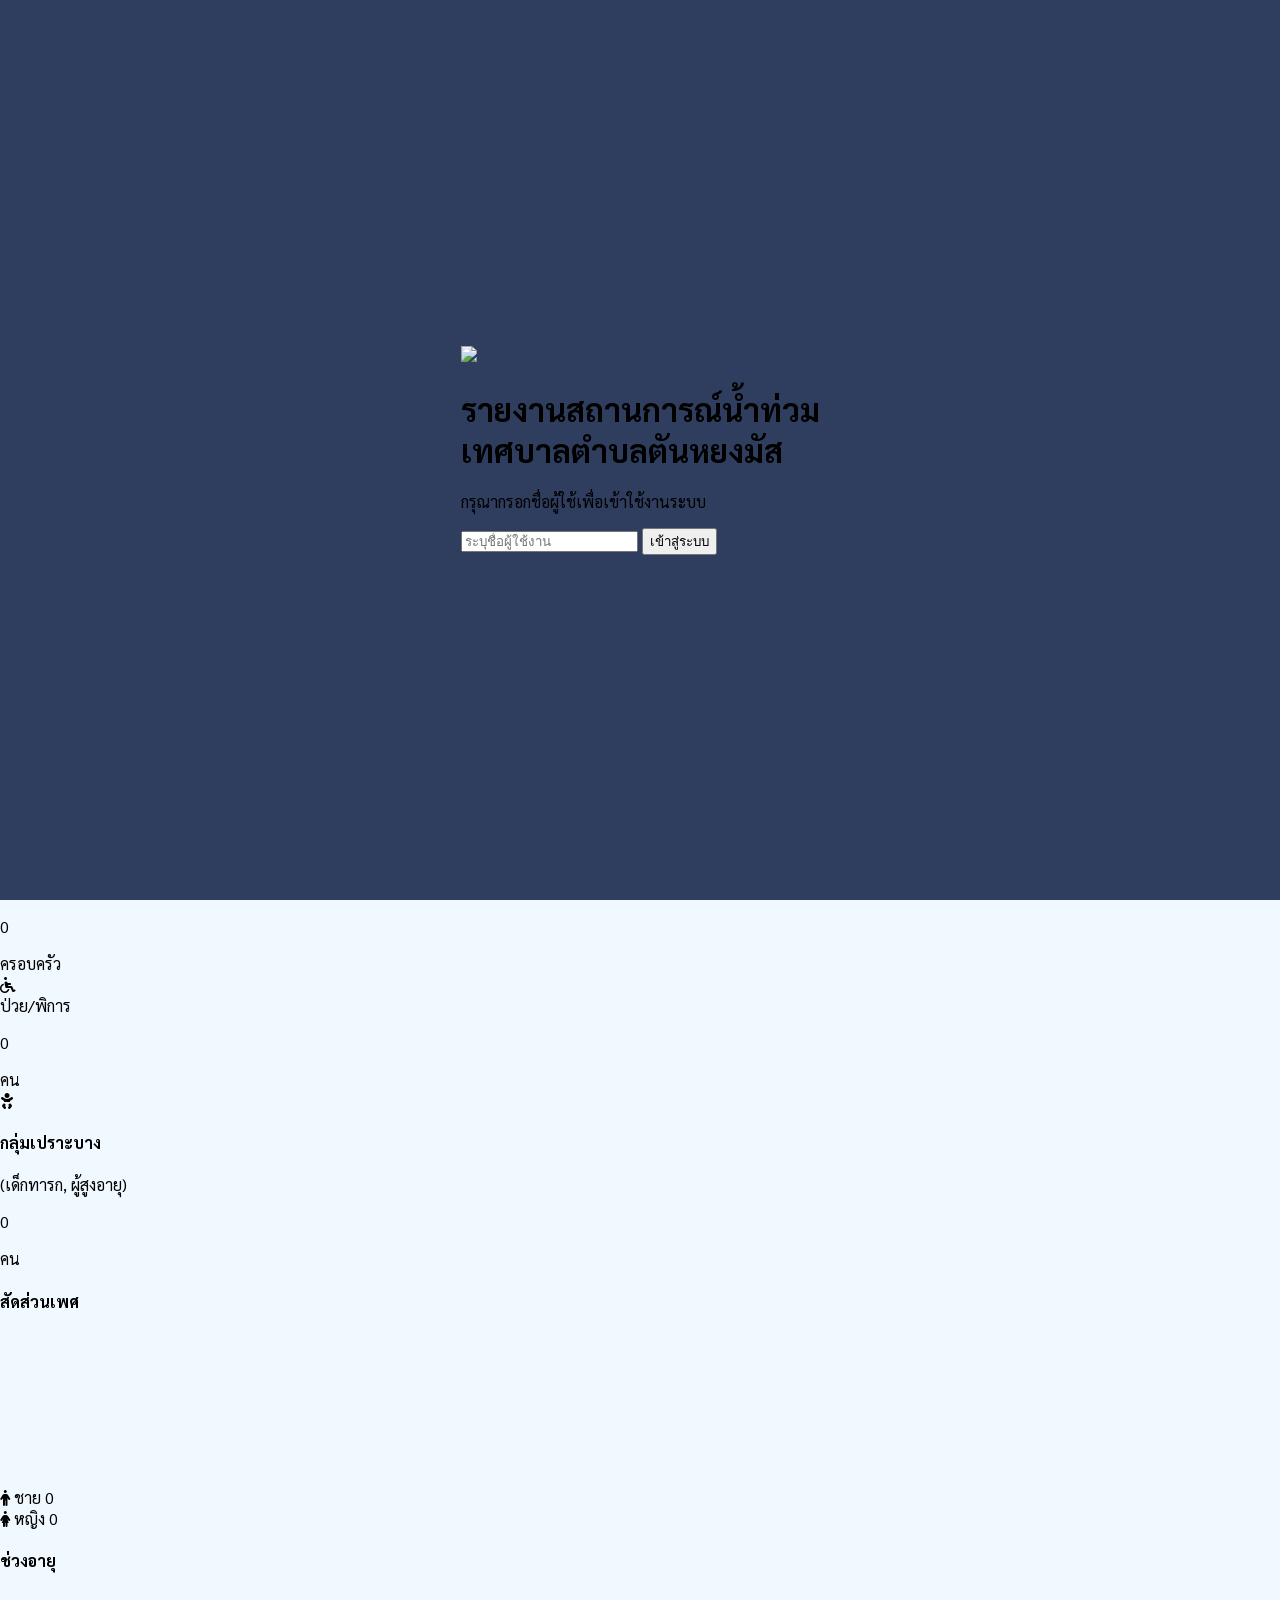
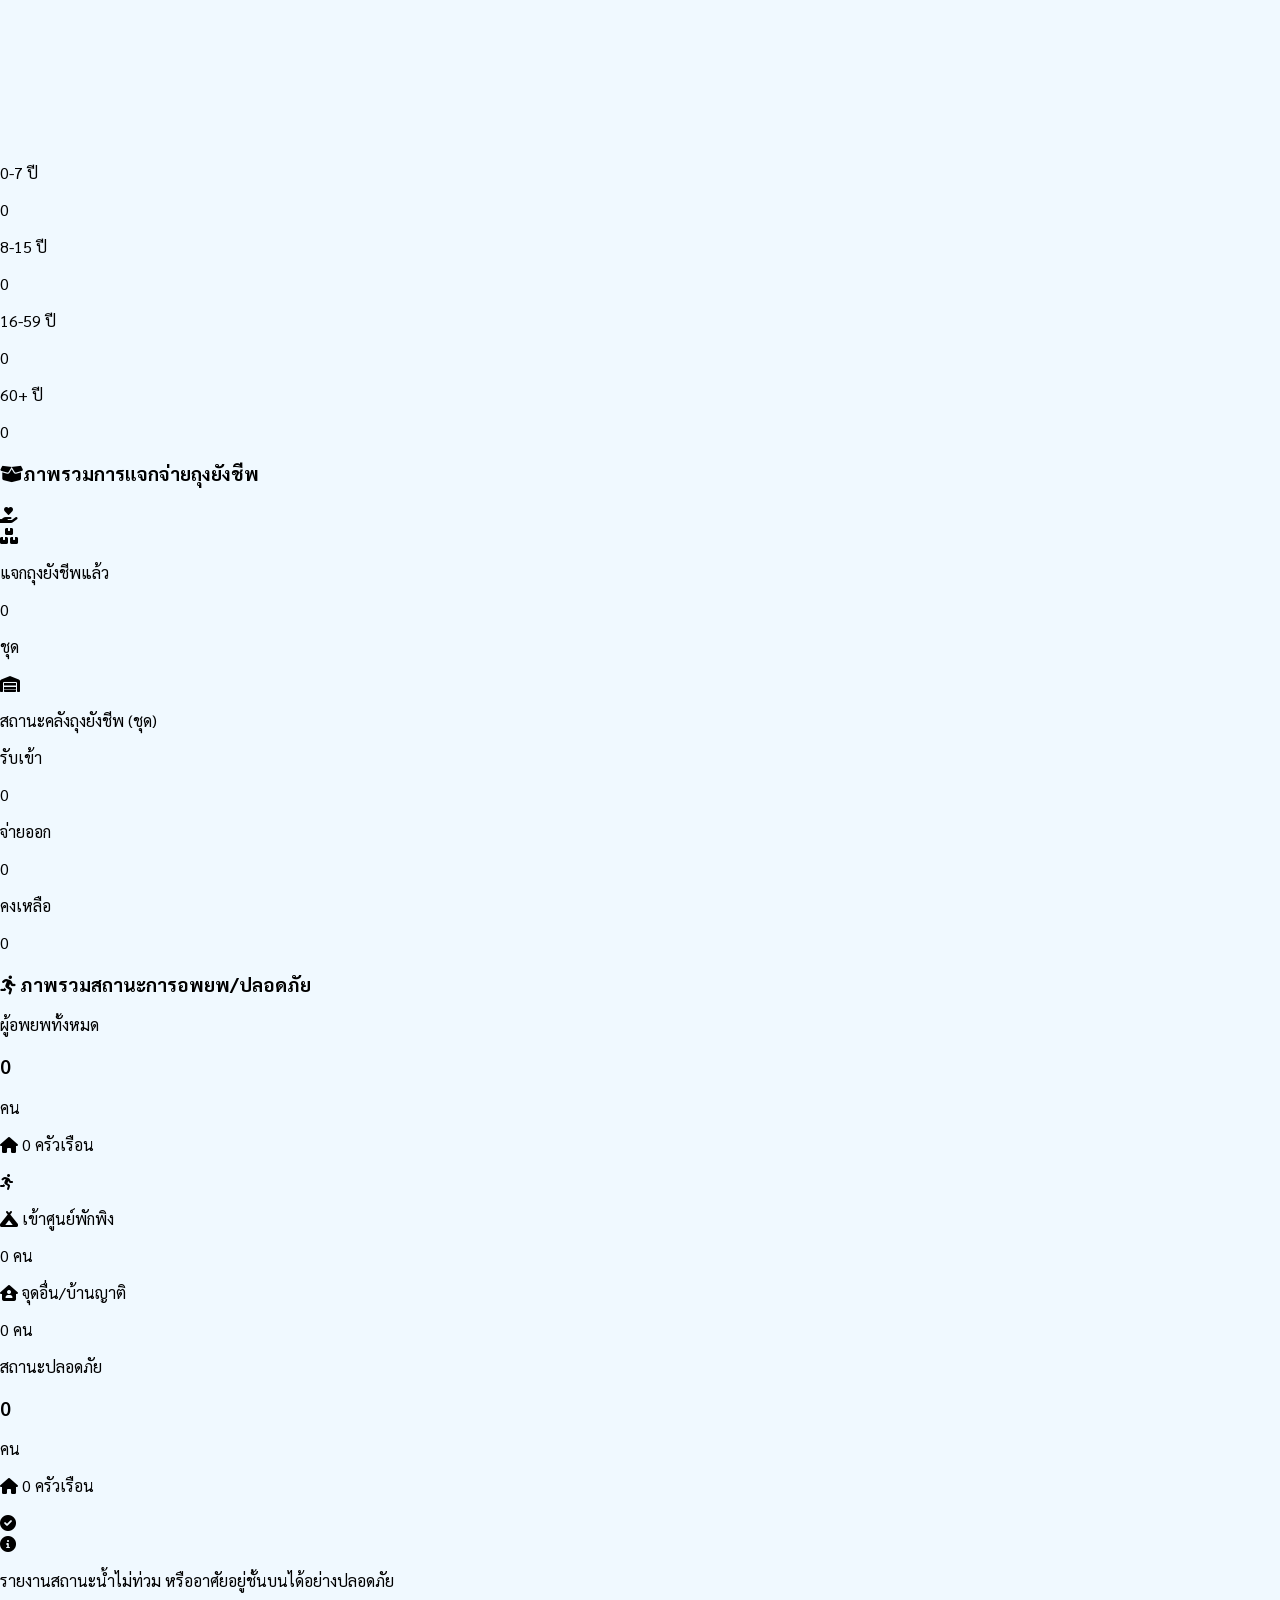
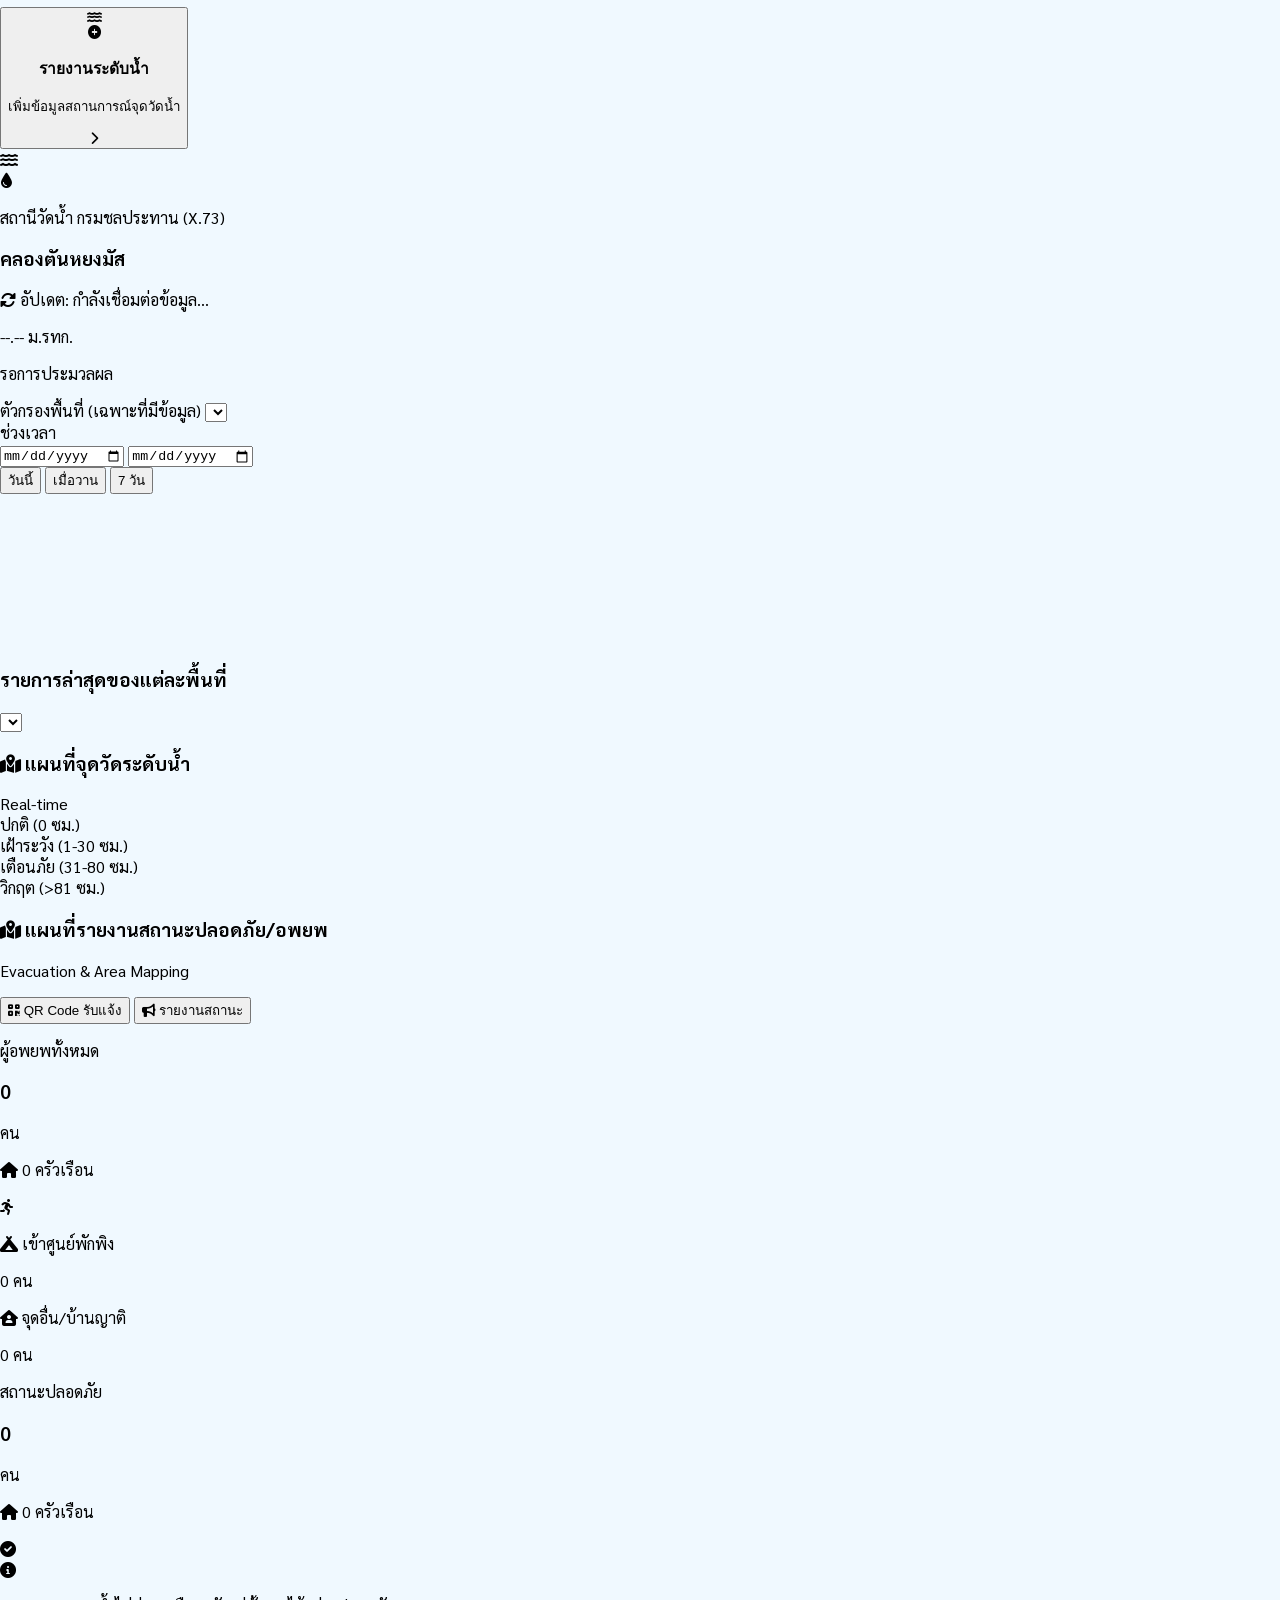
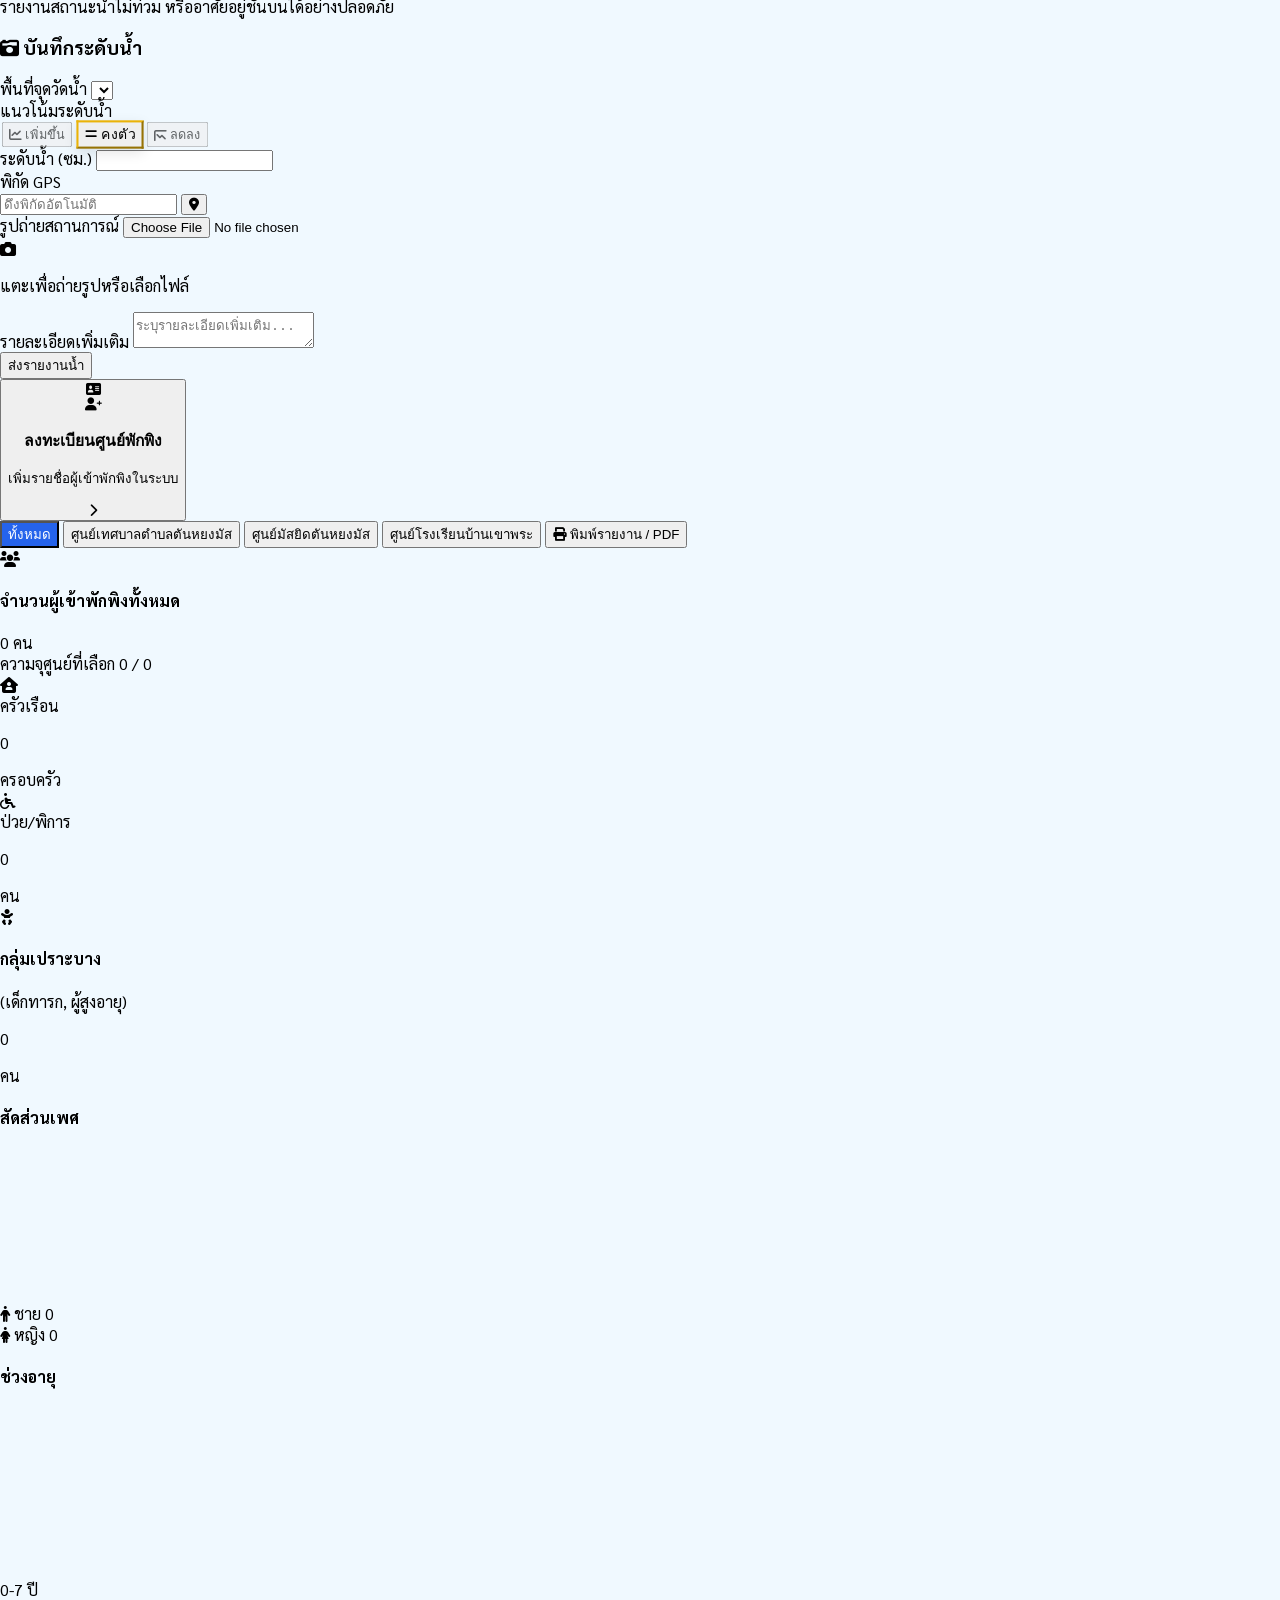
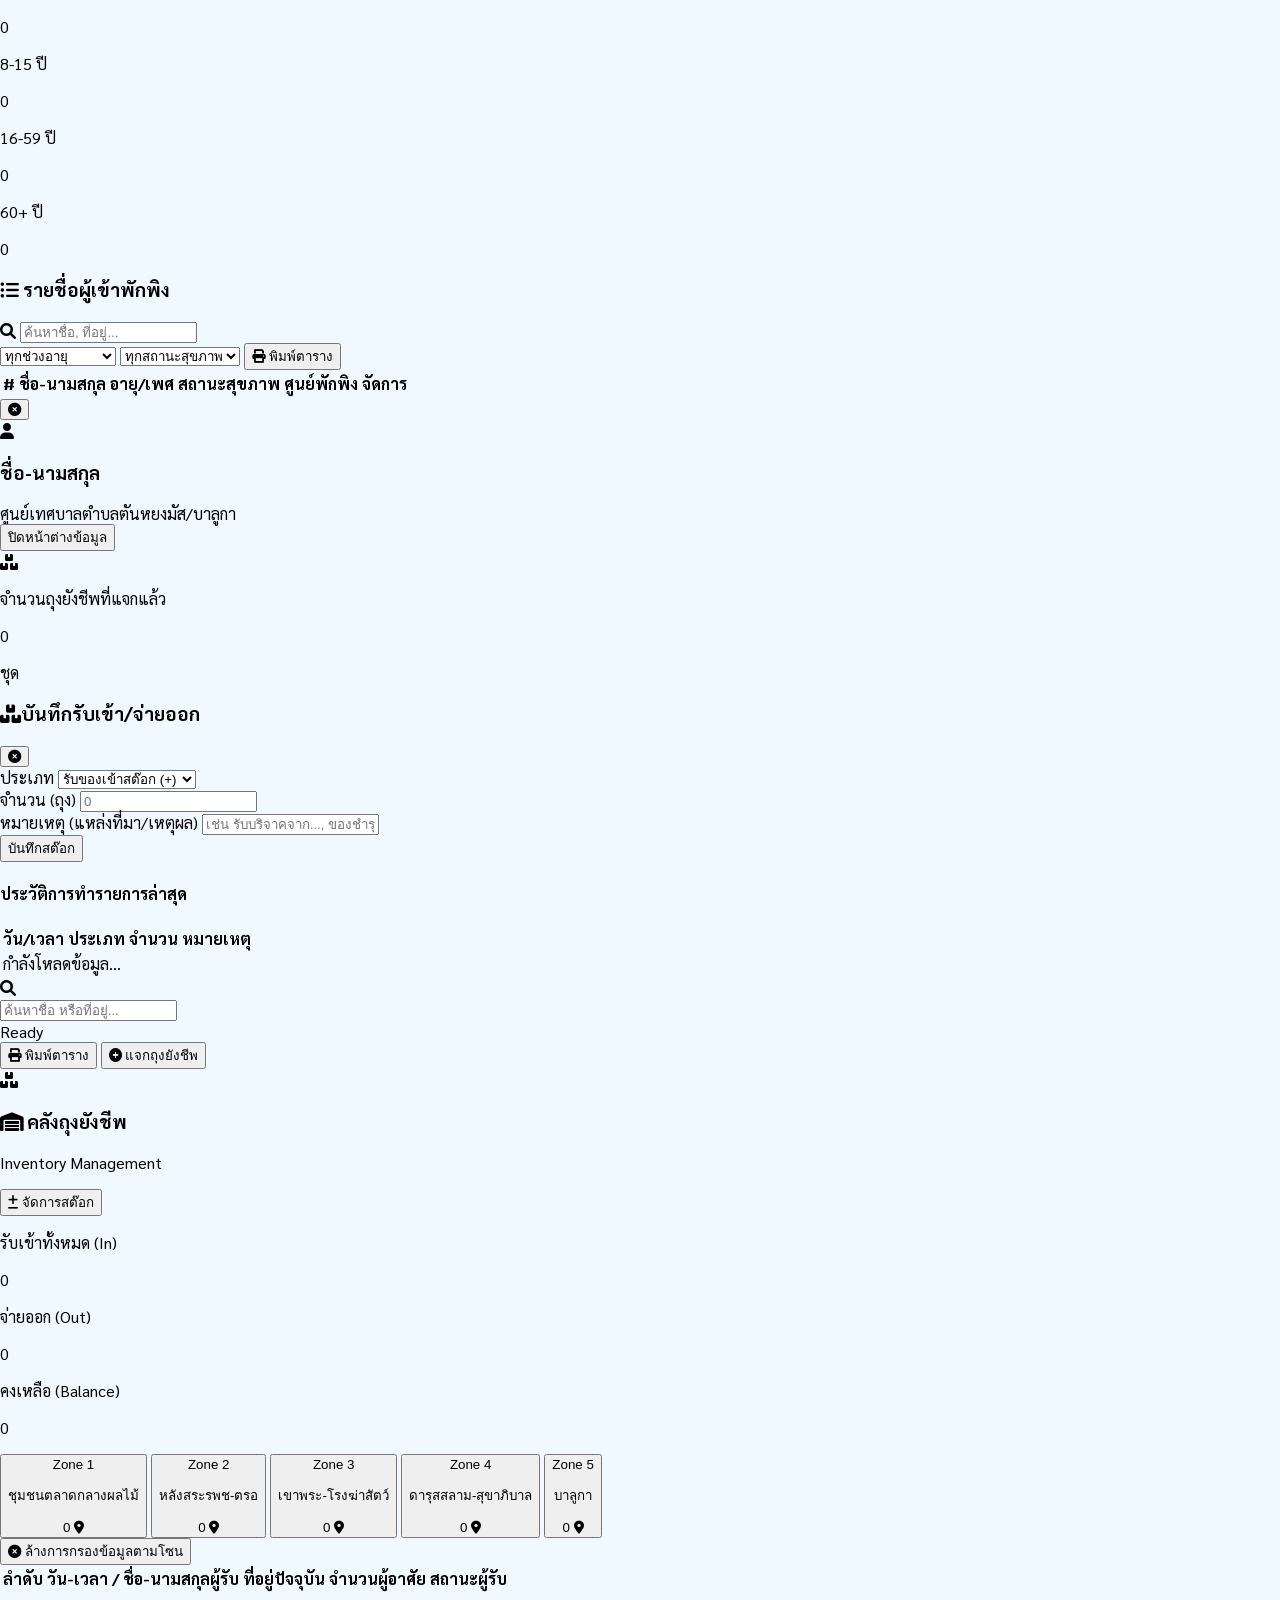
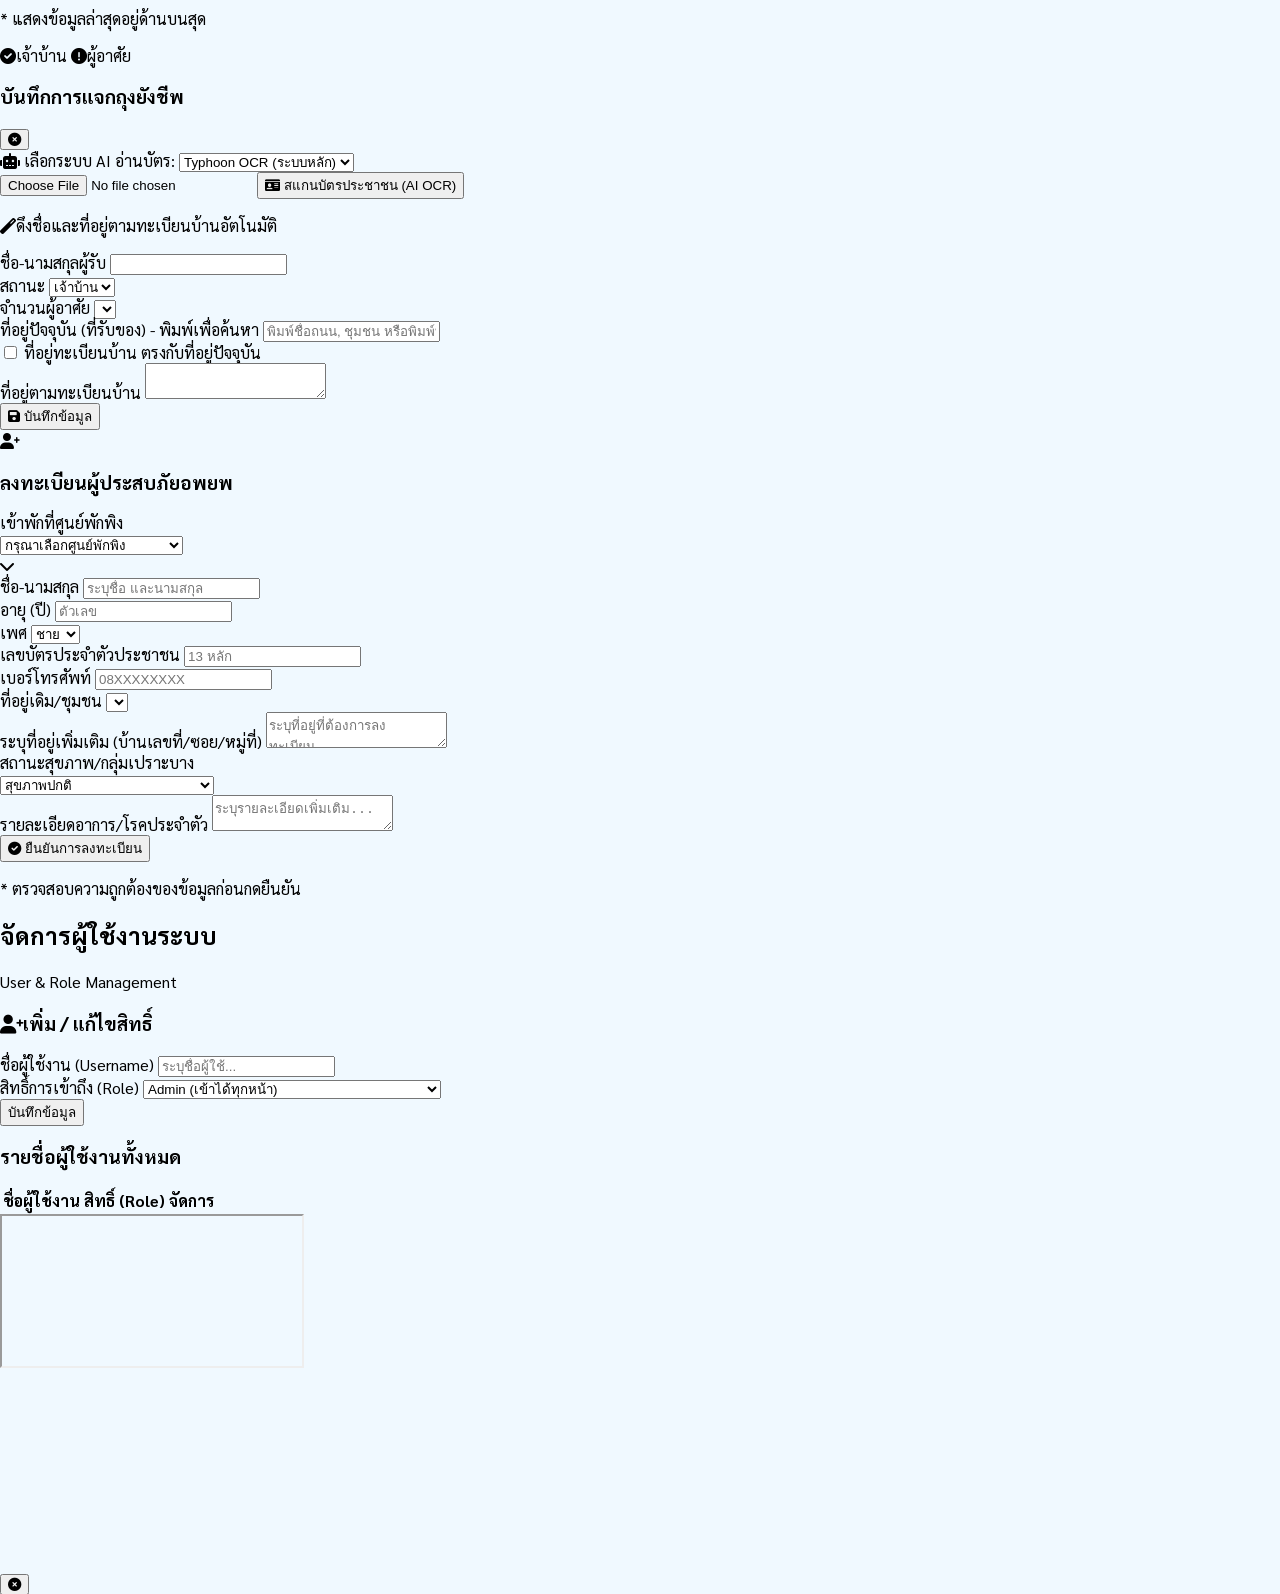
==== index.html @ 097241ea "Update index.html" ====
<!DOCTYPE html>
<html lang="th">
<head>
    <meta charset="UTF-8">
    <meta name="viewport" content="width=device-width, initial-scale=1.0, maximum-scale=1.0, user-scalable=no">
    <title>ระบบรายงานสถานการณ์น้ำท่วม ทต.ตันหยงมัส</title>

    <link rel="icon" type="image/x-icon" href="favicon.ico">
    <link rel="apple-touch-icon" sizes="180x180" href="https://img2.pic.in.th/pic/71f81565dc59a7f9545542493a5514ab.png">
    <link rel="icon" type="image/png" sizes="32x32" href="https://img2.pic.in.th/pic/71f81565dc59a7f9545542493a5514ab.png">
    <link rel="icon" type="image/png" sizes="16x16" href="https://img2.pic.in.th/pic/71f81565dc59a7f9545542493a5514ab.png">
    <script src="https://cdn.tailwindcss.com"></script>
    <script src="https://cdn.jsdelivr.net/npm/chart.js"></script>
    <script src="https://cdn.jsdelivr.net/npm/chartjs-adapter-date-fns"></script>
    <script src="https://cdn.jsdelivr.net/npm/sweetalert2@11"></script>
    <link href="https://cdnjs.cloudflare.com/ajax/libs/font-awesome/6.0.0/css/all.min.css" rel="stylesheet">
    <link rel="stylesheet" href="https://unpkg.com/leaflet@1.9.4/dist/leaflet.css" />
    <script src="https://unpkg.com/leaflet@1.9.4/dist/leaflet.js"></script>
    <link rel="stylesheet" href="https://unpkg.com/leaflet-draw@0.4.14/dist/leaflet.draw.css" />
    <script src="https://unpkg.com/leaflet-draw@0.4.14/dist/leaflet.draw.js"></script>
    <style>
        @import url('https://fonts.googleapis.com/css2?family=Sarabun:wght@300;400;700&display=swap');
        body { font-family: 'Sarabun', sans-serif; background-color: #f0f9ff; margin: 0; overflow-x: hidden; -webkit-tap-highlight-color: transparent; }
        
        /* Sidebar Desktop Logic */
        .sidebar-expanded { width: 14rem; }
        .sidebar-collapsed { width: 4.5rem; }
        .nav-text, .logo-text { transition: opacity 0.2s; }
        .sidebar-collapsed .nav-text, .sidebar-collapsed .logo-text { display: none; }
        
        /* Active States */
        .active-menu { background-color: #eff6ff; border-left: 4px solid #2563eb; color: #1e40af; font-weight: bold; }
        .active-menu-mobile { color: #2563eb !important; font-weight: bold; }

        .animate-pulse-fast { animation: pulse 1.5s infinite; }
        @keyframes pulse { 0%, 100% { opacity: 1; } 50% { opacity: .7; } }
        
        #loginPage { position: fixed; inset: 0; z-index: 1000; background-color: #2f3e5f; display: flex; align-items: center; justify-content: center; }
        /* ค้นหาส่วน <style> และเพิ่ม/แก้ไขโค้ดด้านล่างนี้ */
        .water-card-img-container { height: 100px; width: 100%; overflow: hidden; background-color: #e2e8f0; } /* เริ่มต้นที่ 100px สำหรับมือถือ */
            @media (min-width: 768px) { .water-card-img-container { height: 160px; } } /* ขยายเป็น 160px สำหรับคอมพิวเตอร์ */

            @media (max-width: 767px) {
                .main-content-area { padding-bottom: 120px !important; } /* เพิ่มช่องว่างด้านล่างกัน Bottom Bar บัง */
                .card-title { font-size: 0.75rem; } /* ย่อชื่อพื้นที่ */
                .card-value { font-size: 1.25rem; } /* ย่อตัวเลขระดับน้ำ */
        }

        /* ==============================================================
   Responsive Layout: ตั้งแต่ มือถือ ไปจนถึง แท็บเล็ต 12 นิ้ว (1366px)
   ============================================================== */
@media (max-width: 1366px) {
    /* ซ่อนเมนูด้านข้าง (Sidebar) */
    .sidebar-desktop { display: none !important; }
    
    /* แสดงเมนูด้านล่าง (Bottom Navigation) */
    .bottom-nav-mobile { display: flex !important; }
    
    /* ป้องกันเนื้อหาโดน Bottom Nav บัง */
    .main-content-area { padding-bottom: 120px !important; }
    .content-area { padding-bottom: 80px !important; }
    
    /* บังคับแสดงปุ่มพิเศษสำหรับมือถือ (ทับการทำงานของคลาส lg:hidden ใน Tailwind) */
    .lg\:hidden { display: flex !important; } 
}

/* ==============================================================
   Responsive Layout: หน้าจอ PC / Laptop (ใหญ่กว่า 1366px ขึ้นไป)
   ============================================================== */
@media (min-width: 1367px) {
    /* แสดงเมนูด้านข้าง และซ่อนเมนูด้านล่าง */
    .sidebar-desktop { display: flex !important; }
    .bottom-nav-mobile { display: none !important; }
    .content-area { padding-bottom: 20px !important; }
}

        .shelter-filter-btn.active-shelter-btn {
        background-color: #2563eb !important;
        color: white !important;
        }
        .no-scrollbar::-webkit-scrollbar { display: none; }
        .no-scrollbar { -ms-overflow-style: none; scrollbar-width: none; }

    .trend-btn { opacity: 0.6; transform: scale(0.95); }
    .active-trend { 
        opacity: 1 !important; 
        transform: scale(1.05) !important; 
        box-shadow: 0 4px 12px rgba(0,0,0,0.1); 
    }
    /* สีขอบปุ่มเมื่อถูกเลือก */
    .active-trend[onclick*="เพิ่มขึ้น"] { border-color: #ef4444 !important; }
    .active-trend[onclick*="คงตัว"] { border-color: #eab308 !important; }
    .active-trend[onclick*="ลดลง"] { border-color: #22c55e !important; }

    /* ปรับแต่งความสูงให้แสดงผลประมาณ 15 คน (ประมาณ 650px) */
    .no-scrollbar-style::-webkit-scrollbar {
        width: 4px;
    }
    .no-scrollbar-style::-webkit-scrollbar-track {
        background: #f8fafc;
    }
    .no-scrollbar-style::-webkit-scrollbar-thumb {
        background: #cbd5e1;
        border-radius: 10px;
    }

    /* การจัดการ Layout สำหรับมือถือ */
@media (max-width: 1024px) {
    /* ซ่อน Sidebar ปกติ */
    #sidebar {
        transform: translateX(-100%);
        transition: transform 0.3s ease;
    }
    
    /* เมื่อเปิด Sidebar ในมือถือ */
    #sidebar.mobile-open {
        transform: translateX(0);
        width: 280px !important;
    }

    /* ปรับระยะขอบเนื้อหาหลัก */
    #mainContent {
        margin-left: 0 !important;
        padding-bottom: 80px; /* เว้นที่ให้ Bottom Nav */
    }

    /* แสดง Bottom Nav เฉพาะในจอเล็ก */
    #bottomNav {
        display: flex !important;
    }
}

/* สไตล์ Bottom Navigation */
#bottomNav {
    display: none;
    position: fixed;
    bottom: 0;
    left: 0;
    right: 0;
    height: 65px;
    background: rgba(255, 255, 255, 0.9);
    backdrop-filter: blur(10px);
    border-top: 1px solid #f1f5f9;
    z-index: 100;
    justify-content: space-around;
    align-items: center;
    padding: 0 10px;
}

.mobile-nav-btn {
    display: flex;
    flex-direction: column;
    align-items: center;
    color: #94a3b8;
    font-size: 10px;
    font-weight: 800;
    transition: all 0.2s;
}

.mobile-nav-btn.active {
    color: #2563eb;
}

.mobile-nav-btn i {
    font-size: 18px;
    margin-bottom: 4px;
}

/* Animation สำหรับหมุดวิกฤต (สีแดง) */
@keyframes pulse-red {
    0% {
        transform: scale(0.95);
        box-shadow: 0 0 0 0 rgba(220, 38, 38, 0.7);
    }
    70% {
        transform: scale(1);
        box-shadow: 0 0 0 15px rgba(220, 38, 38, 0);
    }
    100% {
        transform: scale(0.95);
        box-shadow: 0 0 0 0 rgba(220, 38, 38, 0);
    }
}

.critical-pulse {
    animation: pulse-red 1.5s infinite;
    border-radius: 50%;
}
/* ปรับแต่งสไตล์พื้นฐานของ Leaflet Popup */
.leaflet-popup-content-wrapper {
    border-radius: 1.5rem;
    padding: 0;
    overflow: hidden;
    box-shadow: 0 10px 25px -5px rgba(0, 0, 0, 0.1), 0 8px 10px -6px rgba(0, 0, 0, 0.1);
}

.leaflet-popup-content {
    margin: 0 !important;
    width: 220px !important;
}

.leaflet-popup-tip {
    background: white;
}

/* คลาสช่วยสำหรับ Popup */
.popup-badge {
    font-size: 9px;
    font-weight: 900;
    padding: 2px 8px;
    border-radius: 99px;
    text-transform: uppercase;
    letter-spacing: 0.05em;
}
/* แก้ไข Z-Index ของ Leaflet Draw */
.leaflet-draw-toolbar a {
    background-image: url('https://cdnjs.cloudflare.com/ajax/libs/leaflet.draw/1.0.4/images/spritesheet.png') !important;
}

/* สไตล์ Marker */
.evac-marker-pulse {
    animation: pulse-red 2s infinite;
}
.marker-pulse {
    animation: pulse-red 2s infinite;
}

@keyframes pulse-red {
    0% { stroke-width: 2px; stroke-opacity: 1; }
    50% { stroke-width: 6px; stroke-opacity: 0.5; }
    100% { stroke-width: 2px; stroke-opacity: 1; }
}
#search_results {
    display: block;
    position: absolute;
    background: white;
    width: 100%;
    z-index: 9999 !important; /* สำคัญ: ต้องอยู่หน้าสุด */
    border: 1px solid #e2e8f0;
    border-radius: 0.75rem;
    box-shadow: 0 10px 15px -3px rgba(0, 0, 0, 0.1);
  }
/* --- CSS สำหรับการพิมพ์รายงาน (Print Styles) --- */
@media print {
    /* 1. ซ่อนองค์ประกอบที่ไม่เกี่ยวข้องทั้งหมด (Sidebar, Navbar, ปุ่มต่างๆ) */
    body > *:not(#printArea) {
        display: none !important;
    }

    /* 2. แสดงพื้นที่พิมพ์และขยายให้เต็มหน้ากระดาษ */
    #printArea {
        display: block !important;
        position: absolute;
        left: 0;
        top: 0;
        width: 100%;
        margin: 0;
        padding: 0;
        background-color: white;
    }

    /* 3. ตั้งค่าหน้ากระดาษ A4 แนวนอน (Landscape) */
    @page {
        size: A4 landscape;
        margin: 1cm;
    }

    /* 4. จัดการเลย์เอาต์หน้าแรก (หน้ากราฟ) */
    .print-page {
        width: 100%;
        height: 100%;
    }

    .report-header {
        text-align: center;
        margin-bottom: 30px;
        border-bottom: 2px solid #334155;
        padding-bottom: 10px;
    }

    .chart-container-print {
        display: flex;
        flex-wrap: wrap;
        justify-content: center;
        gap: 20px;
    }

    .chart-container-print img {
        width: 45%; /* แสดง 2 กราฟต่อแถว */
        height: auto;
        border: 1px solid #e2e8f0;
        border-radius: 8px;
        object-fit: contain;
    }

    /* 5. บังคับขึ้นหน้าใหม่สำหรับตารางรายชื่อ */
    .page-break {
        display: block;
        page-break-before: always !important;
        margin-top: 50px;
    }

    /* 6. สไตล์ตารางรายงาน (เน้นความชัดเจนและประหยัดหมึก) */
    .print-table {
        width: 100%;
        border-collapse: collapse;
        margin-top: 20px;
        background-color: white;
    }

    .print-table th {
        background-color: #f1f5f9 !important;
        color: #0f172a !important;
        border: 1px solid #cbd5e1;
        padding: 10px 5px;
        font-size: 14px;
        -webkit-print-color-adjust: exact; /* บังคับพิมพ์สีพื้นหลัง */
    }

    .print-table td {
        border: 1px solid #cbd5e1;
        padding: 8px 5px;
        font-size: 12px;
        color: #334155;
        vertical-align: middle;
    }

    /* 7. ส่วนท้ายกระดาษ (ถ้ามี) */
    .print-footer {
        margin-top: 30px;
        text-align: right;
        font-size: 12px;
        color: #64748b;
    }

    /* ป้องกันตารางขาดกลางแถว */
    tr {
        page-break-inside: avoid;
    }
}

/* ซ่อนพื้นที่พิมพ์ในหน้าเว็บปกติ */
#printArea.hidden {
    display: none;
}

/* ซ่อนในโหมดหน้าจอปกติ */
#printArea.hidden { display: none; }
</style>
    </style>
</head>
<body class="text-slate-700">

    <div id="loginPage">
        <div class="bg-white p-8 rounded-3xl shadow-2xl w-full max-w-sm text-center mx-4">
            <img src="https://img2.pic.in.th/pic/71f81565dc59a7f9545542493a5514ab.png" class="w-24 mx-auto mb-4">
            <h1 class="text-2xl font-bold text-blue-900 mb-2">รายงานสถานการณ์น้ำท่วม<br>เทศบาลตำบลตันหยงมัส</h1>
            <p class="text-sm text-slate-500 mb-8">กรุณากรอกชื่อผู้ใช้เพื่อเข้าใช้งานระบบ</p>
            <input type="text" id="username" placeholder="ระบุชื่อผู้ใช้งาน" class="w-full p-4 border border-blue-100 rounded-2xl mb-4 text-center font-bold outline-none focus:ring-2 focus:ring-blue-400 bg-blue-50">
            <button onclick="doLogin()" id="loginBtn" class="w-full bg-blue-600 text-white py-4 rounded-2xl font-bold hover:bg-blue-700 transition-all active:scale-95 shadow-lg">เข้าสู่ระบบ</button>
        </div>
    </div>

    <div id="mainApp" class="hidden flex min-h-screen">
        
       <aside id="sidebar" class="sidebar-desktop sidebar-expanded bg-white shadow-md flex-shrink-0 flex flex-col border-r border-blue-50 transition-all duration-300 sticky top-0 h-screen no-print">
    <div class="p-4 text-center border-b border-blue-50 relative">
        <img src="https://img2.pic.in.th/pic/71f81565dc59a7f9545542493a5514ab.png" class="w-16 mx-auto">
        <h1 class="logo-text text-[14px] font-bold text-blue-800 mt-2 uppercase">ระบบรายงาน<br>สถานการณ์น้ำท่วม<br>เทศบาลตำบลตันหยงมัส</h1>
    </div>

    <!-- ส่วนรายการเมนู Desktop -->
    <nav class="mt-4 flex-1 overflow-y-auto custom-scrollbar">
        <!-- 🌟 เมนูหน้าหลัก (Dashboard) ซ่อนไว้สำหรับ Admin เท่านั้น 🌟 -->
        <button onclick="showPage('dashboard')" class="nav-btn admin-only hidden w-full text-left px-6 py-4 flex items-center text-sm text-indigo-600 hover:bg-indigo-50 font-bold" data-page="dashboard">
            <i class="fas fa-home w-6 text-center text-lg"></i> 
            <span class="nav-text ml-3">หน้าหลัก (ภาพรวม)</span>
        </button>

        <!-- เมนูเดิม -->
        <button onclick="showPage('water')" class="nav-btn w-full text-left px-6 py-4 flex items-center text-sm text-slate-500 hover:bg-blue-50 active-menu" data-page="water">
            <i class="fas fa-tint w-6 text-center"></i> <span class="nav-text ml-3">สถานการณ์ระดับน้ำ</span>
        </button>
        <button onclick="showPage('addWater')" class="nav-btn w-full text-left px-6 py-4 flex items-center text-sm text-slate-500 hover:bg-blue-50" data-page="addWater">
            <i class="fas fa-plus-circle w-6 text-center"></i> <span class="nav-text ml-3">รายงานระดับน้ำ</span>
        </button>
        <button onclick="showPage('shelter')" class="nav-btn w-full text-left px-6 py-4 flex items-center text-sm text-slate-500 hover:bg-blue-50" data-page="shelter">
            <i class="fas fa-hotel w-6 text-center"></i> <span class="nav-text ml-3">ศูนย์พักพิง</span>
        </button>
        <button onclick="showPage('regis')" class="nav-btn w-full text-left px-6 py-4 flex items-center text-sm text-slate-500 hover:bg-blue-50" data-page="regis">
            <i class="fas fa-user-plus w-6 text-center"></i> <span class="nav-text ml-3">ลงทะเบียนใหม่</span>
        </button>
        <button onclick="showPage('relief')" class="nav-btn w-full text-left px-6 py-4 flex items-center text-sm text-slate-500 hover:bg-blue-50" data-page="relief">
            <i class="fa-solid fa-box-archive w-6 text-center"></i> <span class="nav-text ml-3">ข้อมูลผู้รับถุงยังชีพ</span>
        </button>
        <button onclick="showPage('evacuation')" class="nav-btn w-full text-left px-6 py-4 flex items-center text-sm text-slate-500 hover:bg-blue-50" data-page="evacuation">
            <i class="fas fa-map-marked-alt w-6 text-center"></i> <span class="nav-text ml-3">รายงานสถานะ</span>
        </button>
        <button onclick="showPage('looker')" class="nav-btn w-full text-left px-6 py-4 flex items-center text-sm text-slate-500 hover:bg-blue-50" data-page="looker">
            <i class="fas fa-chart-pie w-6 text-center"></i> <span class="nav-text ml-3">รายงานข้อมูลน้ำท่วม</span>
        </button>
    </nav>

    <!-- ส่วนล่างของเมนู (จัดการระบบ และ โปรไฟล์) -->
    <div class="p-4 border-t border-blue-50">
        <!-- ปุ่มจัดการระบบ (Admin เท่านั้น) -->
        <button id="adminMenuBtn" onclick="showPage('userManagement')" class="hidden w-full items-center justify-center p-3 mb-2 rounded-xl bg-slate-800 hover:bg-slate-900 text-white transition-all shadow-md active:scale-95" data-page="userManagement">
            <i class="fas fa-users-cog"></i>
            <span class="nav-text ml-2 text-xs font-bold uppercase tracking-wider">จัดการผู้ใช้งาน</span>
        </button>
        
        <div class="mt-auto border-t border-slate-100 p-4">
            <div class="flex items-center justify-between bg-slate-50 p-3 rounded-2xl">
                <div class="flex items-center space-x-3 overflow-hidden">
                    <div class="w-8 h-8 rounded-full bg-blue-600 flex items-center justify-center text-white text-xs font-bold shrink-0">
                        <i class="fas fa-user"></i>
                    </div>
                    <div class="overflow-hidden">
                        <p id="displayUserName" class="text-[11px] font-black text-slate-700 truncate">Guest</p>
                        <p id="displayUserRole" class="text-[9px] text-slate-400 font-bold uppercase tracking-wider">Staff</p>
                    </div>
                </div>
                
                <button onclick="handleLogout()" class="text-slate-300 hover:text-rose-500 transition-colors p-1" title="ออกจากระบบ">
                    <i class="fas fa-sign-out-alt"></i>
                </button>
            </div>
        </div>
        
        <!-- ปุ่มย่อเมนู -->
        <button onclick="toggleSidebar()" class="w-full flex items-center justify-center p-2 rounded-xl hover:bg-blue-50 text-slate-400 transition-all">
            <i id="sideIcon" class="fas fa-chevron-left"></i>
            <span class="nav-text ml-2 text-xs font-bold uppercase tracking-wider">ย่อเมนู</span>
        </button>
    </div>
</aside>
        
<!-- ================= เมนูสำหรับมือถือ (Bottom Navigation) ================= -->
<div class="bottom-nav-mobile lg:hidden fixed bottom-0 left-0 right-0 bg-white/90 backdrop-blur-md border-t border-slate-100 flex justify-between items-center px-2 z-50 h-[65px]">
    
    <!-- ฝั่งซ้าย (2 ปุ่ม) -->
    <div class="flex flex-1 justify-around items-center h-full pt-1">
        <button onclick="showPage('water')" class="mobile-nav-btn flex flex-col items-center text-slate-400 w-full" data-page="water">
            <i class="fas fa-tint text-[20px] mb-1"></i>
            <span class="text-[9px] font-bold">สถานการณ์ระดับน้ำ</span>
        </button>
        <button onclick="showPage('shelter')" class="mobile-nav-btn flex flex-col items-center text-slate-400 w-full" data-page="shelter">
            <i class="fas fa-hotel text-[20px] mb-1"></i>
            <span class="text-[9px] font-bold">ศูนย์พักพิง</span>
        </button>
    </div>

    <!-- 🌟 ปุ่มหน้าหลักตรงกลาง (ลอยเด่นขึ้นมา) แสดงเฉพาะ Admin -->
    <div class="admin-only hidden relative w-[75px] h-full flex justify-center shrink-0">
        <button onclick="showPage('dashboard')" class="mobile-nav-btn absolute -top-5 flex flex-col items-center group" data-page="dashboard">
            <div class="w-[56px] h-[56px] bg-gradient-to-br from-indigo-500 to-blue-600 rounded-full flex items-center justify-center shadow-lg shadow-blue-300 border-[3px] border-white text-white transition-transform group-active:scale-95">
                <i class="fas fa-home text-2xl mb-0.5"></i>
            </div>
            <span class="text-[10px] mt-1.5 font-black text-blue-600 drop-shadow-sm">หน้าหลัก</span>
        </button>
    </div>

    <!-- ฝั่งขวา (2 ปุ่ม) -->
    <div class="flex flex-1 justify-around items-center h-full pt-1">
        <button onclick="showPage('evacuation')" class="mobile-nav-btn flex flex-col items-center text-slate-400 w-full" data-page="evacuation">
            <i class="fas fa-map-marked-alt text-[20px] mb-1"></i>
            <span class="text-[9px] font-bold">รายงานสถานะ</span>
        </button>
        <button onclick="showPage('relief')" class="mobile-nav-btn flex flex-col items-center text-slate-400 w-full" data-page="relief">
            <i class="fas fa-box-open text-[20px] mb-1"></i>
            <span class="text-[9px] font-bold">ถุงยังชีพ</span>
        </button>
    </div>
</div>

<!-- Popup More Menu (Mobile) -->
<div id="moreMenuMobile" class="fixed inset-0 bg-slate-900/60 backdrop-blur-sm z-[60] hidden transition-all" onclick="toggleMoreMenu()">
    <div class="absolute top-20 right-4 w-64 bg-white rounded-3xl p-4 space-y-2 shadow-2xl" onclick="event.stopPropagation()">
        <h4 class="text-xs font-black text-slate-400 mb-2 border-b pb-2 uppercase tracking-wider">เมนูเพิ่มเติม</h4>
        
        <!-- รายงานข้อมูลน้ำท่วม -->
        <button onclick="showPage('looker'); toggleMoreMenu();" class="w-full flex items-center space-x-4 p-3 hover:bg-blue-50 rounded-2xl text-slate-700 transition-colors">
            <div class="w-8 h-8 rounded-full bg-blue-100 text-blue-600 flex items-center justify-center"><i class="fas fa-chart-pie"></i></div>
            <span class="font-bold text-sm">รายงานสรุปข้อมูล</span>
        </button>

        <!-- จัดการผู้ใช้ (Admin Only) -->
        <button onclick="showPage('userManagement'); toggleMoreMenu();" class="admin-only hidden w-full flex items-center space-x-4 p-3 hover:bg-slate-100 rounded-2xl text-slate-700 transition-colors">
            <div class="w-8 h-8 rounded-full bg-slate-200 text-slate-600 flex items-center justify-center"><i class="fas fa-users-cog"></i></div>
            <span class="font-bold text-sm">จัดการผู้ใช้งานระบบ</span>
        </button>

        <div class="border-t border-slate-100 my-2 pt-2"></div>

        <!-- ปุ่มออกจากระบบ -->
        <button onclick="handleLogout()" class="w-full flex items-center space-x-4 p-3 hover:bg-rose-50 rounded-2xl text-rose-600 transition-colors">
            <div class="w-8 h-8 rounded-full bg-rose-100 text-rose-500 flex items-center justify-center"><i class="fas fa-sign-out-alt"></i></div>
            <span class="font-bold text-sm">ออกจากระบบ</span>
        </button>
    </div>
</div>

<main class="flex-1 flex flex-col min-w-0 main-content-area">
    <header class="bg-white border-b border-blue-50 p-4 px-6 md:px-8 flex justify-between items-center sticky top-0 z-20 shadow-sm">
        <h2 id="pageTitle" class="font-bold text-blue-900 uppercase text-sm md:text-base tracking-wide">สถานการณ์ระดับน้ำปัจจุบัน</h2>
        
        <div class="flex items-center gap-2">
            <!-- เวลาอัปเดตล่าสุด -->
            <div class="text-[10px] text-blue-500 bg-blue-50 px-2 py-1 rounded-full font-bold no-print">
                <i class="far fa-clock"></i> <span id="lastUpdate">-</span>
            </div>
            
            <!-- ปุ่มรีเฟรชข้อมูล -->
            <button onclick="loadData()" class="bg-blue-600 text-white w-8 h-8 rounded-lg hover:bg-blue-700 transition shadow-md active:scale-90 flex items-center justify-center">
                <i class="fas fa-sync-alt text-[10px]"></i>
            </button>

            <!-- 🌟 ปุ่มเมนูเพิ่มเติม (แสดงเฉพาะบนมือถือ) -->
            <button onclick="toggleMoreMenu()" class="lg:hidden bg-slate-100 text-slate-600 w-8 h-8 rounded-lg hover:bg-slate-200 transition shadow-sm active:scale-90 flex items-center justify-center ml-1">
                <i class="fas fa-bars text-sm"></i>
            </button>
        </div>
    </header>

            <div class="p-4 md:p-8 max-w-7xl mx-auto w-full content-area">
                <!-- ================= หน้าหลัก (Dashboard - รูปแบบใหม่) ================= -->
<section id="dashboardPage" class="page-section hidden max-w-7xl mx-auto space-y-6 fade-in pb-10">
    
    <!-- Header (ดีไซน์ใหม่ โทนสีฟ้าเข้ม) -->
    <div class="relative bg-gradient-to-r from-blue-600 via-blue-500 to-sky-500 p-6 md:p-8 rounded-[2rem] shadow-xl shadow-blue-500/30 border border-blue-400/50 overflow-hidden flex items-center">
        
        <!-- ลายน้ำพื้นหลัง (Decoration) -->
        <i class="fas fa-chart-pie absolute -right-4 -bottom-8 text-[120px] text-white opacity-15 transform -rotate-12 hover:scale-110 transition-transform duration-700 pointer-events-none"></i>
        <div class="absolute -top-24 -left-24 w-64 h-64 bg-white opacity-10 rounded-full blur-3xl pointer-events-none"></div>

        <div class="relative z-10 flex items-center gap-4 md:gap-5 w-full">
            <!-- กล่องไอคอน -->
            <div class="w-14 h-14 md:w-16 md:h-16 bg-white/20 backdrop-blur-md rounded-2xl flex items-center justify-center text-white border border-white/30 shadow-inner shrink-0">
                <i class="fas fa-water text-2xl md:text-3xl drop-shadow-sm"></i>
            </div>
            
            <!-- ข้อความหัวข้อ -->
            <div>
                 <h1 class="text-2xl md:text-3xl font-black text-white tracking-tight drop-shadow-md">ภาพรวมสถานการณ์</h1>
                 <p class="text-blue-50 text-xs md:text-sm font-medium mt-1 md:mt-1.5 flex items-center drop-shadow-sm">
                    <i class="fas fa-chart-line mr-1.5 opacity-90 hidden md:inline-block"></i> สรุปข้อมูลน้ำท่วมและช่วยเหลือแบบ Real-time
                 </p>
            </div>
        </div>
        
    </div>

    <!-- ส่วนที่ 1: แผนที่สถานการณ์ระดับน้ำ (แทนที่กราฟเดิม) -->
    <div class="bg-white rounded-[2rem] shadow-sm border border-slate-100 overflow-hidden mb-6">
        <div class="p-4 border-b border-slate-50 flex justify-between items-center">
            <h3 class="text-sm font-black text-slate-700 uppercase tracking-wider">
                <i class="fas fa-map-marked-alt mr-2 text-blue-500"></i> แผนที่สถานการณ์ระดับน้ำ
            </h3>
            <span class="text-[10px] text-slate-400 font-bold bg-blue-50 px-2 py-1 rounded-full text-blue-600">Real-time</span>
        </div>
        
        <!-- พื้นที่แสดงแผนที่ (ใช้ ID ใหม่เพื่อไม่ให้ซ้ำกับหน้าอื่น) -->
        <div id="dashWaterMap" class="w-full h-[400px] z-10 relative"></div>
        
        <!-- แถบอธิบายสัญลักษณ์ (Legend) -->
        <div class="p-4 bg-slate-50 flex flex-wrap gap-4 justify-center border-t border-slate-100">
            <div class="flex items-center space-x-2">
                <div class="w-3 h-3 rounded-full bg-green-500 shadow-sm"></div>
                <span class="text-[10px] font-bold text-slate-500">ปกติ (0 ซม.)</span>
            </div>
            <div class="flex items-center space-x-2">
                <div class="w-3 h-3 rounded-full bg-yellow-400 shadow-sm"></div>
                <span class="text-[10px] font-bold text-slate-500">เฝ้าระวัง (1-30 ซม.)</span>
            </div>
            <div class="flex items-center space-x-2">
                <div class="w-3 h-3 rounded-full bg-orange-500 shadow-sm"></div>
                <span class="text-[10px] font-bold text-slate-500">เตือนภัย (31-80 ซม.)</span>
            </div>
            <div class="flex items-center space-x-2">
                <div class="w-3 h-3 rounded-full bg-red-600 shadow-sm critical-pulse"></div>
                <span class="text-[10px] font-bold text-slate-500">วิกฤต (>81 ซม.)</span>
            </div>
        </div>
    </div>

    <!-- ส่วนที่ 2: ภาพรวมศูนย์พักพิง (ดีไซน์เดียวกับหน้าศูนย์พักพิง) -->
    <div class="pt-4">
        <h3 class="text-lg font-black text-slate-800 mb-4 px-2">
            <i class="fas fa-campground text-emerald-500 mr-2"></i>ภาพรวมศูนย์พักพิง (ทุกพื้นที่)
        </h3>
        
        <!-- แถวที่ 1: การ์ดสถิติ (จากหน้าศูนย์พักพิง) -->
        <div class="grid grid-cols-2 md:grid-cols-4 gap-4 mb-6">
            
            <!-- 1. การ์ดจำนวนผู้เข้าพักพิง (ใหญ่) -->
            <div class="col-span-2 md:col-span-2 row-span-2 bg-gradient-to-br from-blue-600 to-blue-800 rounded-[2rem] shadow-md p-6 flex flex-col justify-between relative overflow-hidden">
                <i class="fas fa-users absolute -right-6 -bottom-6 text-[9rem] text-white/10 transform -rotate-12"></i>
                <div>
                    <h4 class="text-white/80 font-bold text-[11px] uppercase tracking-wider mb-1">จำนวนผู้เข้าพักพิงทั้งหมด</h4>
                </div>
                <div class="mt-4 flex items-end gap-3 z-10">
                    <span id="dash_statTotalPeople" class="text-6xl md:text-7xl font-black text-white leading-none tracking-tighter">0</span>
                    <span class="text-white/80 font-bold mb-2">คน</span>
                </div>
                
                <!-- หลอดความจุศูนย์พักพิง -->
                <div class="mt-8 z-10">
                    <div class="flex justify-between text-[10px] text-white/80 font-bold mb-1.5">
                        <span>ความจุรวมทุกศูนย์</span>
                        <span id="dash_statCapacityText">0 / 0</span>
                    </div>
                    <div class="w-full bg-black/20 rounded-full h-2.5 overflow-hidden border border-white/10">
                        <div id="dash_statCapacityBar" class="bg-green-400 h-full rounded-full transition-all duration-1000" style="width: 0%"></div>
                    </div>
                </div>
            </div>

            <!-- 2. การ์ดจำนวนครัวเรือน -->
            <div class="col-span-1 md:col-span-1 bg-white rounded-[2rem] shadow-sm border border-slate-100 p-5 flex flex-col justify-center transition hover:shadow-md">
                <div class="flex items-center gap-2 mb-2">
                    <div class="w-8 h-8 rounded-xl bg-indigo-50 text-indigo-500 flex items-center justify-center shadow-inner"><i class="fas fa-house-user"></i></div>
                    <span class="text-[10px] font-black text-slate-400 uppercase tracking-wide">ครัวเรือน</span>
                </div>
                <div class="flex items-end gap-1 mt-1">
                    <p id="dash_statTotalHouseholds" class="text-3xl font-black text-slate-700 leading-none">0</p>
                    <span class="text-[9px] text-slate-400 font-bold mb-0.5">ครอบครัว</span>
                </div>
            </div>

            <!-- 3. การ์ดผู้ป่วย/ผู้พิการ -->
            <div class="col-span-1 md:col-span-1 bg-white rounded-[2rem] shadow-sm border border-rose-50 p-5 flex flex-col justify-center transition hover:shadow-md">
                <div class="flex items-center gap-2 mb-2">
                    <div class="w-8 h-8 rounded-xl bg-rose-100 text-rose-500 flex items-center justify-center shadow-inner"><i class="fas fa-wheelchair"></i></div>
                    <span class="text-[10px] font-black text-rose-400 uppercase tracking-wide">ป่วย/พิการ</span>
                </div>
                <div class="flex items-end gap-1 mt-1">
                    <p id="dash_statSick" class="text-3xl font-black text-rose-600 leading-none">0</p>
                    <span class="text-[9px] text-rose-400 font-bold mb-0.5">คน</span>
                </div>
            </div>

            <!-- 4. การ์ดกลุ่มเปราะบาง -->
            <div class="col-span-2 md:col-span-2 bg-white rounded-[2rem] shadow-sm border border-amber-50 p-5 flex items-center justify-between transition hover:shadow-md">
                <div class="flex items-center gap-3">
                    <div class="w-12 h-12 rounded-2xl bg-amber-100 text-amber-500 flex items-center justify-center text-xl shadow-inner"><i class="fas fa-baby"></i></div>
                    <div>
                        <h4 class="text-[11px] font-black text-amber-600 uppercase tracking-wide">กลุ่มเปราะบาง</h4>
                        <p class="text-[9px] text-slate-400 font-bold mt-0.5">(เด็กทารก, ผู้สูงอายุ)</p>
                    </div>
                </div>
                <div class="flex items-end gap-1">
                    <p id="dash_statVulnerable" class="text-4xl font-black text-amber-500 leading-none">0</p>
                    <span class="text-[11px] text-amber-400 font-bold mb-1">คน</span>
                </div>
            </div>
        </div>

        <!-- แถวที่ 2: กราฟสัดส่วนเพศ และ อายุ -->
        <div class="grid grid-cols-1 md:grid-cols-2 gap-4 mb-6">
            
            <!-- สัดส่วนเพศ -->
            <div class="bg-white p-5 rounded-[2rem] shadow-sm border border-blue-50 flex flex-col">
                <h4 class="text-[11px] font-bold text-pink-600 mb-3 uppercase tracking-tight border-l-4 border-pink-500 pl-2">สัดส่วนเพศ</h4>
                <div class="flex items-center justify-between flex-1">
                    <div class="h-[120px] w-1/2 relative">
                        <canvas id="dash_chartGender"></canvas>
                    </div>
                    <div class="w-1/2 pl-4 space-y-3">
                        <div class="flex justify-between items-end border-b border-slate-50 pb-2">
                            <span class="text-xs font-bold text-slate-500"><i class="fas fa-male text-blue-400 w-4"></i> ชาย</span>
                            <span id="dash_numMale" class="text-xl font-black text-blue-500">0</span>
                        </div>
                        <div class="flex justify-between items-end border-b border-slate-50 pb-2">
                            <span class="text-xs font-bold text-slate-500"><i class="fas fa-female text-pink-400 w-4"></i> หญิง</span>
                            <span id="dash_numFemale" class="text-xl font-black text-pink-500">0</span>
                        </div>
                    </div>
                </div>
            </div>

            <!-- ช่วงอายุ -->
            <div class="bg-white p-5 rounded-[2rem] shadow-sm border border-blue-50 flex flex-col">
                <h4 class="text-[11px] font-bold text-emerald-600 mb-3 uppercase tracking-tight border-l-4 border-emerald-500 pl-2">ช่วงอายุ</h4>
                <div class="flex items-center justify-between flex-1">
                    <div class="h-[120px] w-[45%] relative">
                        <canvas id="dash_chartAge"></canvas>
                    </div>
                    <div class="w-[55%] pl-4 grid grid-cols-2 gap-2">
                        <div class="bg-emerald-50 rounded-xl p-2 text-center border border-emerald-100">
                            <p class="text-[9px] text-emerald-600 font-bold uppercase tracking-wide">0-7 ปี</p>
                            <p id="dash_numAgeInfant" class="text-lg font-black text-emerald-600 leading-tight">0</p>
                        </div>
                        <div class="bg-blue-50 rounded-xl p-2 text-center border border-blue-100">
                            <p class="text-[9px] text-blue-600 font-bold uppercase tracking-wide">8-15 ปี</p>
                            <p id="dash_numAgeChild" class="text-lg font-black text-blue-600 leading-tight">0</p>
                        </div>
                        <div class="bg-amber-50 rounded-xl p-2 text-center border border-amber-100">
                            <p class="text-[9px] text-amber-600 font-bold uppercase tracking-wide">16-59 ปี</p>
                            <p id="dash_numAgeAdult" class="text-lg font-black text-amber-600 leading-tight">0</p>
                        </div>
                        <div class="bg-rose-50 rounded-xl p-2 text-center border border-rose-100">
                            <p class="text-[9px] text-rose-600 font-bold uppercase tracking-wide">60+ ปี</p>
                            <p id="dash_numAgeElderly" class="text-lg font-black text-rose-600 leading-tight">0</p>
                        </div>
                    </div>
                </div>
            </div>
        </div>
    </div>
    <!-- ส่วนที่ 3: ภาพรวมถุงยังชีพ -->
    <div class="pt-4 mb-6">
        <h3 class="text-lg font-black text-slate-800 mb-4 px-2">
            <i class="fas fa-box-open text-amber-500 mr-2"></i>ภาพรวมการแจกจ่ายถุงยังชีพ
        </h3>
        <div class="grid grid-cols-1 md:grid-cols-2 gap-5">
            
            <!-- การ์ดที่ 1: จำนวนที่แจกแล้ว -->
            <div class="bg-white rounded-[2rem] shadow-sm border border-slate-100 p-6 flex items-center gap-5 relative overflow-hidden transition hover:shadow-md">
                <i class="fas fa-hand-holding-heart absolute -right-4 -bottom-4 text-7xl text-amber-50 opacity-50 transform -rotate-12"></i>
                <div class="w-16 h-16 bg-gradient-to-br from-amber-400 to-amber-500 text-white rounded-2xl flex items-center justify-center text-3xl shadow-lg shadow-amber-200 z-10 shrink-0">
                    <i class="fas fa-boxes-stacked"></i>
                </div>
                <div class="z-10">
                    <p class="text-xs font-bold text-slate-400 uppercase tracking-wider mb-1">แจกถุงยังชีพแล้ว</p>
                    <div class="flex items-baseline gap-2">
                        <p id="dash_totalReliefCount" class="text-5xl font-black text-slate-800 leading-none">0</p>
                        <p class="text-sm font-bold text-slate-400">ชุด</p>
                    </div>
                </div>
            </div>

            <!-- การ์ดที่ 2: สถานะคลังสต๊อก -->
            <div class="bg-white rounded-[2rem] shadow-sm border border-slate-100 p-6 relative overflow-hidden transition hover:shadow-md flex flex-col justify-center">
                <i class="fas fa-warehouse absolute -right-4 -bottom-4 text-7xl text-blue-50 opacity-50 transform -rotate-12"></i>
                <div class="flex justify-between items-center mb-4 z-10 relative">
                    <p class="text-xs font-bold text-slate-400 uppercase tracking-wider">สถานะคลังถุงยังชีพ (ชุด)</p>
                </div>
                <div class="grid grid-cols-3 gap-3 z-10 relative">
                    <div class="bg-blue-50/50 rounded-2xl p-3 border border-blue-100 flex flex-col justify-center text-center">
                        <p class="text-[10px] font-bold text-blue-500 uppercase tracking-wider mb-1">รับเข้า</p>
                        <p id="dash_stockInCount" class="text-2xl font-black text-blue-700">0</p>
                    </div>
                    <div class="bg-rose-50/50 rounded-2xl p-3 border border-rose-100 flex flex-col justify-center text-center">
                        <p class="text-[10px] font-bold text-rose-500 uppercase tracking-wider mb-1">จ่ายออก</p>
                        <p id="dash_stockOutCount" class="text-2xl font-black text-rose-700">0</p>
                    </div>
                    <div class="bg-emerald-50 rounded-2xl p-3 border border-emerald-200 shadow-sm flex flex-col justify-center text-center transform scale-105">
                        <p class="text-[10px] font-bold text-emerald-600 uppercase tracking-wider mb-1">คงเหลือ</p>
                        <p id="dash_stockRemainCount" class="text-3xl font-black text-emerald-600">0</p>
                    </div>
                </div>
            </div>

        </div>
    </div>
    <!-- ส่วนที่ 4: ภาพรวมสถานะการอพยพ (ดีไซน์ใหม่ 2 การ์ด) -->
    <div class="pt-2 mb-6">
        <h3 class="text-lg font-black text-slate-800 mb-4 px-2 flex items-center tracking-tight">
            <i class="fas fa-running text-orange-500 mr-2"></i> ภาพรวมสถานะการอพยพ/ปลอดภัย
        </h3>
        
        <div class="grid grid-cols-1 md:grid-cols-2 gap-4 mb-6">
            <!-- 🔴 การ์ดที่ 1: กลุ่มอพยพ (ต้องการความช่วยเหลือ) -->
            <div class="bg-white rounded-[1.5rem] p-5 shadow-sm border border-orange-100 relative overflow-hidden group">
                <div class="absolute -right-6 -top-6 w-24 h-24 bg-orange-50 rounded-full group-hover:scale-[2] transition-transform duration-700 ease-in-out opacity-50"></div>
                
                <div class="relative z-10 flex justify-between items-start mb-4">
                    <div>
                        <p class="text-[11px] font-black text-slate-400 uppercase tracking-wider mb-1">ผู้อพยพทั้งหมด</p>
                        <div class="flex items-baseline gap-2">
                            <h3 class="text-4xl font-black text-orange-600 leading-none"><span id="dash_sumEvacTotal">0</span></h3>
                            <span class="text-sm font-bold text-slate-500">คน</span>
                        </div>
                        <p class="text-xs text-slate-500 mt-2 font-medium bg-slate-50 inline-block px-2 py-1 rounded-lg border border-slate-100">
                            <i class="fas fa-home text-orange-400 mr-1"></i> <span id="dash_sumEvacHousehold">0</span> ครัวเรือน
                        </p>
                    </div>
                    <div class="w-12 h-12 rounded-2xl bg-gradient-to-br from-orange-400 to-rose-500 text-white flex items-center justify-center text-2xl shadow-lg shadow-orange-200">
                        <i class="fas fa-person-running"></i>
                    </div>
                </div>

                <div class="relative z-10 flex gap-3 mt-4 pt-4 border-t border-orange-100/50">
                    <div class="flex-1 bg-blue-50/50 p-2.5 rounded-xl border border-blue-100/50">
                        <p class="text-[10px] text-slate-500 font-bold mb-0.5"><i class="fas fa-campground text-blue-500 mr-1"></i> เข้าศูนย์พักพิง</p>
                        <p class="text-lg font-black text-blue-600"><span id="dash_sumEvacCenter">0</span> <span class="text-[10px] font-bold text-slate-500">คน</span></p>
                    </div>
                    <div class="flex-1 bg-purple-50/50 p-2.5 rounded-xl border border-purple-100/50">
                        <p class="text-[10px] text-slate-500 font-bold mb-0.5"><i class="fas fa-house-user text-purple-500 mr-1"></i> จุดอื่น/บ้านญาติ</p>
                        <p class="text-lg font-black text-purple-600"><span id="dash_sumEvacOther">0</span> <span class="text-[10px] font-bold text-slate-500">คน</span></p>
                    </div>
                </div>
            </div>

            <!-- 🟢 การ์ดที่ 2: กลุ่มปลอดภัย (รับมือได้/น้ำไม่ท่วม) -->
            <div class="bg-white rounded-[1.5rem] p-5 shadow-sm border border-emerald-100 relative overflow-hidden group flex flex-col h-full">
                <div class="absolute -right-6 -top-6 w-24 h-24 bg-emerald-50 rounded-full group-hover:scale-[2] transition-transform duration-700 ease-in-out opacity-50"></div>
                
                <div class="relative z-10 flex justify-between items-start mb-4">
                    <div>
                        <p class="text-[11px] font-black text-slate-400 uppercase tracking-wider mb-1">สถานะปลอดภัย</p>
                        <div class="flex items-baseline gap-2">
                            <h3 class="text-4xl font-black text-emerald-600 leading-none"><span id="dash_sumSafeTotal">0</span></h3>
                            <span class="text-sm font-bold text-slate-500">คน</span>
                        </div>
                        <p class="text-xs text-slate-500 mt-2 font-medium bg-slate-50 inline-block px-2 py-1 rounded-lg border border-slate-100">
                            <i class="fas fa-home text-emerald-400 mr-1"></i> <span id="dash_sumSafeHousehold">0</span> ครัวเรือน
                        </p>
                    </div>
                    <div class="w-12 h-12 rounded-2xl bg-gradient-to-br from-emerald-400 to-teal-500 text-white flex items-center justify-center text-2xl shadow-lg shadow-emerald-200">
                        <i class="fas fa-check-circle"></i> 
                    </div>
                </div>

                <div class="relative z-10 mt-auto pt-4 border-t border-emerald-100/50">
                    <div class="w-full bg-emerald-50/50 p-3 rounded-xl border border-emerald-100/50 flex items-start gap-2">
                        <i class="fas fa-info-circle text-emerald-500 mt-0.5 shrink-0"></i>
                        <div class="w-full">
                            <p class="text-[11px] text-slate-600 font-medium leading-relaxed m-0 break-words">
                                รายงานสถานะน้ำไม่ท่วม หรืออาศัยอยู่ชั้นบนได้อย่างปลอดภัย
                            </p>
                        </div>
                    </div>
                </div>
            </div>
        </div>
    </div>

</section>
                <section id="waterPage" class="content-page">
                   <!-- ปุ่มรายงานระดับน้ำ (Quick Action Card สำหรับมือถือ) -->
<div class="lg:hidden mb-6 px-1 animate-fade-in">
    <button onclick="showPage('addWater')" class="w-full bg-gradient-to-r from-blue-500 to-blue-600 p-4 rounded-[2rem] shadow-md shadow-blue-200 flex items-center justify-between transition-transform active:scale-95 border border-blue-400/30 relative overflow-hidden group">
        
        <!-- ลายน้ำพื้นหลัง (Decoration) -->
        <i class="fas fa-water absolute -right-2 -bottom-6 text-7xl text-white/10 transform -rotate-12 pointer-events-none group-active:scale-110 transition-transform"></i>
        
        <div class="flex items-center gap-4 relative z-10">
            <!-- กล่องไอคอน -->
            <div class="w-12 h-12 bg-white/20 backdrop-blur-sm rounded-2xl flex items-center justify-center text-white shadow-inner shrink-0">
                <i class="fas fa-plus-circle text-2xl"></i>
            </div>
            
            <!-- ข้อความ -->
            <div class="text-left">
                <h3 class="text-white font-black text-base md:text-lg leading-tight tracking-wide">รายงานระดับน้ำ</h3>
                <p class="text-blue-100 text-[10px] font-bold mt-0.5">เพิ่มข้อมูลสถานการณ์จุดวัดน้ำ</p>
            </div>
        </div>

        <!-- ปุ่มลูกศร -->
        <div class="w-8 h-8 bg-white text-blue-600 rounded-full flex items-center justify-center shadow-sm relative z-10 shrink-0">
            <i class="fas fa-chevron-right text-xs"></i>
        </div>
    </button>
</div>
<!-- 🌟 วางการ์ดระดับน้ำกรมชลประทานตรงนี้ 🌟 -->
<div id="rid_card" class="bg-gradient-to-br from-cyan-500 to-blue-600 rounded-[2rem] p-6 shadow-lg shadow-blue-500/20 mb-8 text-white relative overflow-hidden flex flex-col md:flex-row items-center justify-between animate-fade-in group transition-all duration-700">
    <i class="fas fa-water absolute -right-4 -bottom-4 text-8xl opacity-10 group-hover:scale-110 transition-transform duration-700"></i>
    
    <div class="flex items-center gap-4 mb-4 md:mb-0 relative z-10 w-full md:w-auto">
        <div class="w-14 h-14 md:w-16 md:h-16 bg-white/20 backdrop-blur-md rounded-2xl flex items-center justify-center text-2xl md:text-3xl border border-white/30 shadow-inner shrink-0">
            <i class="fas fa-tint drop-shadow-md"></i>
        </div>
        <div>
            <p class="text-[10px] md:text-xs font-bold text-cyan-100 uppercase tracking-wider mb-0.5">สถานีวัดน้ำ กรมชลประทาน (X.73)</p>
            <h3 class="text-xl md:text-2xl font-black tracking-tight drop-shadow-sm">คลองตันหยงมัส</h3>
            <p class="text-[9px] md:text-[10px] bg-black/20 px-2 py-1 rounded-full inline-block mt-1.5 backdrop-blur-sm border border-white/10">
                <i class="fas fa-sync-alt mr-1"></i> อัปเดต: <span id="rid_update_time">กำลังเชื่อมต่อข้อมูล...</span>
            </p>
        </div>
    </div>

    <div class="text-left md:text-right relative z-10 w-full md:w-auto bg-white/10 md:bg-transparent p-4 md:p-0 rounded-2xl md:rounded-none border md:border-0 border-white/20">
        <div class="flex items-baseline justify-start md:justify-end gap-1.5 drop-shadow-md">
            <span id="rid_water_level" class="text-4xl md:text-5xl font-black tracking-tighter">--.--</span>
            <span class="text-sm md:text-lg font-bold text-cyan-100">ม.รทก.</span>
        </div>
        <div class="mt-1 flex items-center md:justify-end gap-1.5">
            <div class="w-2 h-2 rounded-full bg-slate-300 animate-pulse" id="rid_status_dot"></div>
            <p id="rid_water_status" class="text-xs md:text-sm font-bold text-cyan-50">รอการประมวลผล</p>
        </div>
    </div>
</div>
                    <div class="bg-white p-4 md:p-6 rounded-3xl shadow-sm border border-blue-50 mb-8">
                        
                        <div class="flex flex-wrap gap-4 items-end mb-6 no-print">
                            <div class="w-full md:flex-1 min-w-[150px]">
                                <label class="text-[10px] font-bold text-slate-400 uppercase mb-1 block">ตัวกรองพื้นที่ (เฉพาะที่มีข้อมูล)</label>
                                <select id="chartLocFilter" onchange="updateWaterChart()" class="w-full p-2.5 bg-blue-50/50 border border-blue-100 rounded-xl text-xs outline-none focus:ring-1 focus:ring-blue-300"></select>
                            </div>
                            <div class="w-full md:flex-1 min-w-[250px]">
                                <label class="text-[10px] font-bold text-slate-400 uppercase mb-1 block">ช่วงเวลา</label>
                                <div class="flex gap-2">
                                    <input type="date" id="startDate" onchange="updateWaterChart()" class="p-2.5 bg-blue-50/50 border border-blue-100 rounded-xl text-xs flex-1 outline-none">
                                    <input type="date" id="endDate" onchange="updateWaterChart()" class="p-2.5 bg-blue-50/50 border border-blue-100 rounded-xl text-xs flex-1 outline-none">
                                </div>
                            </div>
                            <div class="flex gap-1 bg-slate-100 p-1 rounded-xl w-full md:w-auto">
                                <button onclick="setDateFilter('today')" class="flex-1 px-3 py-1.5 text-[10px] font-bold rounded-lg hover:bg-white transition">วันนี้</button>
                                <button onclick="setDateFilter('yesterday')" class="flex-1 px-3 py-1.5 text-[10px] font-bold rounded-lg hover:bg-white transition">เมื่อวาน</button>
                                <button onclick="setDateFilter('week')" class="flex-1 px-3 py-1.5 text-[10px] font-bold rounded-lg hover:bg-white transition">7 วัน</button>
                            </div>
                        </div>
                        <div class="h-[250px] md:h-[350px]"><canvas id="waterChart"></canvas></div>
                    </div>

                    <div class="mb-4 flex justify-between items-center px-1">
                        <h3 class="font-bold text-blue-900 text-sm md:text-base">รายการล่าสุดของแต่ละพื้นที่</h3>
                        <select id="cardLocFilter" onchange="renderWaterCards()" class="p-2 bg-white border border-blue-100 rounded-xl text-[10px] shadow-sm font-bold no-print outline-none"></select>
                    </div>
                    <div id="waterList" class="grid grid-cols-2 md:grid-cols-4 gap-3 md:gap-6"></div>
                    <div class="px-4 mt-10 mb-10">
    <div class="bg-white rounded-3xl shadow-sm border border-slate-100 overflow-hidden">
        <div class="p-4 border-b border-slate-50 flex justify-between items-center">
            <h3 class="text-sm font-black text-slate-700 uppercase tracking-wider">
                <i class="fas fa-map-marked-alt mr-2 text-blue-500"></i> แผนที่จุดวัดระดับน้ำ
            </h3>
            <span class="text-[10px] text-slate-400 font-bold">Real-time</span>
        </div>
        
        <div id="waterMap" class="w-full h-[400px] md:h-[500px] z-10"></div>
        
        <div class="p-4 bg-slate-50 flex flex-wrap gap-4 justify-center border-t border-slate-100">
            <div class="flex items-center space-x-2">
                <div class="w-3 h-3 rounded-full bg-green-500 shadow-sm"></div>
                <span class="text-[10px] font-bold text-slate-500">ปกติ (0 ซม.)</span>
            </div>
            <div class="flex items-center space-x-2">
                <div class="w-3 h-3 rounded-full bg-yellow-400 shadow-sm"></div>
                <span class="text-[10px] font-bold text-slate-500">เฝ้าระวัง (1-30 ซม.)</span>
            </div>
            <div class="flex items-center space-x-2">
                <div class="w-3 h-3 rounded-full bg-orange-500 shadow-sm"></div>
                <span class="text-[10px] font-bold text-slate-500">เตือนภัย (31-80 ซม.)</span>
            </div>
            <div class="flex items-center space-x-2">
                <div class="w-3 h-3 rounded-full bg-red-600 shadow-sm"></div>
                <span class="text-[10px] font-bold text-slate-500">วิกฤต (>81 ซม.)</span>
            </div>
        </div>
    </div>
</div>

                </section>
          
<!-- หน้าสถานะการอพยพ -->
<section id="evacuationPage" class="content-page hidden animate-fade-in">
    <div class="bg-white p-4 md:p-6 rounded-[2rem] shadow-sm border border-blue-50 mb-8 max-w-7xl mx-auto flex flex-col h-auto lg:h-[calc(100vh-120px)]">
        
        <!-- Header แผนที่และปุ่ม -->
        <div class="flex flex-col md:flex-row justify-between md:items-center gap-4 mb-4 border-b border-slate-50 pb-3">
            <div>
                <h3 class="text-lg font-black text-slate-800 flex items-center tracking-tight">
                    <i class="fas fa-map-marked-alt mr-2 text-blue-500"></i> แผนที่รายงานสถานะปลอดภัย/อพยพ
                </h3>
                <p class="text-[10px] font-bold text-slate-400 uppercase mt-1">Evacuation & Area Mapping</p>
            </div>
            
            <div class="flex gap-2">
                <!-- 🌟 เพิ่มปุ่ม QR Code ตรงนี้ -->
                <button onclick="showQRCode()" class="w-full md:w-auto justify-center bg-indigo-50 hover:bg-indigo-100 text-indigo-600 px-4 py-2.5 rounded-xl text-xs font-bold shadow-sm transition-all active:scale-95 flex items-center border border-indigo-100">
                    <i class="fas fa-qrcode mr-2 text-sm"></i> QR Code รับแจ้ง
                </button>
                
                <button onclick="promptSafetyCheck()" class="w-full md:w-auto justify-center bg-orange-500 hover:bg-orange-600 text-white px-5 py-2.5 rounded-xl text-xs font-bold shadow-md shadow-orange-200 transition-all active:scale-95 flex items-center">
                    <i class="fas fa-bullhorn mr-2"></i> รายงานสถานะ
                </button>
            </div>
        </div>

       <!-- 🌟 แผงแดชบอร์ดสรุปสถานการณ์อพยพ (ดีไซน์ใหม่) -->
<div class="grid grid-cols-1 md:grid-cols-2 gap-4 mb-6">
    
    <!-- 🔴 การ์ดที่ 1: กลุ่มอพยพ (ต้องการความช่วยเหลือ) -->
    <div class="bg-white rounded-[1.5rem] p-5 shadow-sm border border-orange-100 relative overflow-hidden group">
        <div class="absolute -right-6 -top-6 w-24 h-24 bg-orange-50 rounded-full group-hover:scale-[2] transition-transform duration-700 ease-in-out opacity-50"></div>
        
        <div class="relative z-10 flex justify-between items-start mb-4">
            <div>
                <p class="text-[11px] font-black text-slate-400 uppercase tracking-wider mb-1">ผู้อพยพทั้งหมด</p>
                <div class="flex items-baseline gap-2">
                    <h3 class="text-4xl font-black text-orange-600 leading-none"><span id="sumEvacTotal">0</span></h3>
                    <span class="text-sm font-bold text-slate-500">คน</span>
                </div>
                <p class="text-xs text-slate-500 mt-2 font-medium bg-slate-50 inline-block px-2 py-1 rounded-lg border border-slate-100">
                    <i class="fas fa-home text-orange-400 mr-1"></i> <span id="sumEvacHousehold">0</span> ครัวเรือน
                </p>
            </div>
            <div class="w-12 h-12 rounded-2xl bg-gradient-to-br from-orange-400 to-rose-500 text-white flex items-center justify-center text-2xl shadow-lg shadow-orange-200">
                <i class="fas fa-person-running"></i>
            </div>
        </div>

        <div class="relative z-10 flex gap-3 mt-4 pt-4 border-t border-orange-100/50">
            <div class="flex-1 bg-blue-50/50 p-2.5 rounded-xl border border-blue-100/50">
                <p class="text-[10px] text-slate-500 font-bold mb-0.5"><i class="fas fa-campground text-blue-500 mr-1"></i> เข้าศูนย์พักพิง</p>
                <p class="text-lg font-black text-blue-600"><span id="sumEvacCenter">0</span> <span class="text-[10px] font-bold text-slate-500">คน</span></p>
            </div>
            <div class="flex-1 bg-purple-50/50 p-2.5 rounded-xl border border-purple-100/50">
                <p class="text-[10px] text-slate-500 font-bold mb-0.5"><i class="fas fa-house-user text-purple-500 mr-1"></i> จุดอื่น/บ้านญาติ</p>
                <p class="text-lg font-black text-purple-600"><span id="sumEvacOther">0</span> <span class="text-[10px] font-bold text-slate-500">คน</span></p>
            </div>
        </div>
    </div>

    <!-- 🟢 การ์ดที่ 2: กลุ่มปลอดภัย (รับมือได้/น้ำไม่ท่วม) -->
    <!-- 🌟 เพิ่ม h-full และ flex-col ให้การ์ดนี้เพื่อให้ความสูงมันยืดเต็มและจัดการพื้นที่ภายในได้ดีขึ้น -->
    <div class="bg-white rounded-[1.5rem] p-5 shadow-sm border border-emerald-100 relative overflow-hidden group flex flex-col h-full">
        <div class="absolute -right-6 -top-6 w-24 h-24 bg-emerald-50 rounded-full group-hover:scale-[2] transition-transform duration-700 ease-in-out opacity-50"></div>
        
        <div class="relative z-10 flex justify-between items-start mb-4">
            <div>
                <p class="text-[11px] font-black text-slate-400 uppercase tracking-wider mb-1">สถานะปลอดภัย</p>
                <div class="flex items-baseline gap-2">
                    <h3 class="text-4xl font-black text-emerald-600 leading-none"><span id="sumSafeTotal">0</span></h3>
                    <span class="text-sm font-bold text-slate-500">คน</span>
                </div>
                <p class="text-xs text-slate-500 mt-2 font-medium bg-slate-50 inline-block px-2 py-1 rounded-lg border border-slate-100">
                    <i class="fas fa-home text-emerald-400 mr-1"></i> <span id="sumSafeHousehold">0</span> ครัวเรือน
                </p>
            </div>
            <div class="w-12 h-12 rounded-2xl bg-gradient-to-br from-emerald-400 to-teal-500 text-white flex items-center justify-center text-2xl shadow-lg shadow-emerald-200">
                <!-- 🌟 แก้ไอคอนเป็น fa-check-circle -->
                <i class="fas fa-check-circle"></i> 
            </div>
        </div>

        <!-- 🌟 ใช้ mt-auto เพื่อดันกล่องข้อความนี้ลงไปชิดด้านล่างเสมอ และปรับ flex ให้ข้อความตัดบรรทัดสวยๆ -->
        <div class="relative z-10 mt-auto pt-4 border-t border-emerald-100/50">
            <div class="w-full bg-emerald-50/50 p-3 rounded-xl border border-emerald-100/50 flex items-start gap-2">
                <i class="fas fa-info-circle text-emerald-500 mt-0.5 shrink-0"></i>
                <div class="w-full">
                    <p class="text-[11px] text-slate-600 font-medium leading-relaxed m-0 break-words">
                        รายงานสถานะน้ำไม่ท่วม หรืออาศัยอยู่ชั้นบนได้อย่างปลอดภัย 
                    </p>
                </div>
            </div>
        </div>
    </div>

</div>
        
        <!-- พื้นที่แสดงแผนที่ -->
        <div id="evacMap" class="w-full flex-1 min-h-[400px] lg:min-h-0 rounded-2xl z-10 border-2 border-slate-100 bg-slate-50 relative overflow-hidden"></div>
        
    </div>
</section>
                <section id="addWaterPage" class="content-page hidden">
    <div class="bg-white p-6 md:p-10 rounded-3xl shadow-lg border border-blue-50 max-w-2xl mx-auto">
        <h3 class="text-xl font-bold text-blue-900 mb-6 flex items-center tracking-tight">
            <i class="fas fa-camera-retro mr-3 text-blue-500"></i> บันทึกระดับน้ำ
        </h3>
        <form id="waterForm" onsubmit="saveWater(event)" class="space-y-4">
            <div class="grid grid-cols-1 md:grid-cols-2 gap-4">
                <div>
                    <label class="text-xs font-bold text-slate-500 ml-1">พื้นที่จุดวัดน้ำ</label>
                    <select id="water_loc" class="w-full p-3 border border-blue-100 bg-blue-50 rounded-xl outline-none" required></select>
                </div>
                
                <div>
                    <label class="text-xs font-bold text-slate-500 ml-1">แนวโน้มระดับน้ำ</label>
                    <div class="flex gap-2 mt-1">
                        <input type="hidden" id="water_trend" value="คงตัว" required>
                        <button type="button" onclick="selectTrend('เพิ่มขึ้น', this)" class="trend-btn flex-1 py-3 rounded-xl border-2 border-transparent bg-red-50 text-red-600 text-[11px] font-bold transition-all flex flex-col items-center gap-1">
                            <i class="fas fa-chart-line"></i> เพิ่มขึ้น
                        </button>
                        <button type="button" onclick="selectTrend('คงตัว', this)" class="trend-btn flex-1 py-3 rounded-xl border-2 border-yellow-400 bg-yellow-50 text-yellow-600 text-[11px] font-bold transition-all flex flex-col items-center gap-1 active-trend">
                            <i class="fas fa-equals"></i> คงตัว
                        </button>
                        <button type="button" onclick="selectTrend('ลดลง', this)" class="trend-btn flex-1 py-3 rounded-xl border-2 border-transparent bg-green-50 text-green-600 text-[11px] font-bold transition-all flex flex-col items-center gap-1">
                            <i class="fas fa-chart-line fa-flip-vertical"></i> ลดลง
                        </button>
                    </div>
                </div>
            </div>

            <div class="grid grid-cols-1 md:grid-cols-2 gap-4">
                <div>
                    <label class="text-xs font-bold text-slate-500 ml-1">ระดับน้ำ (ซม.)</label>
                    <input type="number" id="water_val" class="w-full p-3 border border-blue-100 bg-blue-50 rounded-xl font-bold text-blue-600 outline-none" required>
                </div>
                <div>
                    <label class="text-xs font-bold text-slate-500 ml-1">พิกัด GPS</label>
                    <div class="flex gap-2">
                        <input type="text" id="water_coords" readonly class="w-full p-3 border border-blue-100 bg-gray-100 rounded-xl text-[10px] outline-none" placeholder="ดึงพิกัดอัตโนมัติ">
                        <button type="button" onclick="getLocation()" class="bg-blue-100 text-blue-600 px-4 rounded-xl hover:bg-blue-200 transition">
                            <i class="fas fa-map-marker-alt"></i>
                        </button>
                    </div>
                </div>
            </div>

            <div>
                <label class="text-xs font-bold text-slate-500 ml-1">รูปถ่ายสถานการณ์</label>
                <input type="file" id="water_img" accept="image/*" capture="environment" onchange="previewImg(event)" class="hidden">
                <div onclick="document.getElementById('water_img').click()" class="border-2 border-dashed border-blue-200 rounded-2xl h-40 flex flex-col items-center justify-center cursor-pointer hover:bg-blue-50 transition overflow-hidden" id="img_preview_box">
                    <i class="fas fa-camera text-3xl text-blue-300"></i>
                    <p class="text-xs text-blue-400 mt-2 font-bold">แตะเพื่อถ่ายรูปหรือเลือกไฟล์</p>
                </div>
            </div>

            <div>
                <label class="text-xs font-bold text-slate-500 ml-1">รายละเอียดเพิ่มเติม</label>
                <textarea id="water_note" class="w-full p-3 border border-blue-100 bg-blue-50 rounded-xl h-20 outline-none" placeholder="ระบุรายละเอียดเพิ่มเติม..."></textarea>
            </div>

            <button id="saveWaterBtn" type="submit" class="w-full bg-blue-600 text-white py-4 rounded-2xl font-bold shadow-xl hover:bg-blue-700 transition active:scale-95">ส่งรายงานน้ำ</button>
        </form>
    </div>
</section>

                <section id="shelterPage" class="content-page hidden">
                    <!-- ปุ่มลงทะเบียนใหม่ (Popup) -->
<!-- ปุ่มลงทะเบียนใหม่ (Quick Action Card สำหรับมือถือ) -->
<div class="lg:hidden mb-6 px-1 animate-fade-in">
    <button onclick="showPage('regis')" class="w-full bg-gradient-to-r from-emerald-500 to-emerald-600 p-4 rounded-[2rem] shadow-md shadow-emerald-200 flex items-center justify-between transition-transform active:scale-95 border border-emerald-400/30 relative overflow-hidden group">
        
        <!-- ลายน้ำพื้นหลัง (Decoration) -->
        <i class="fas fa-address-card absolute -right-2 -bottom-6 text-7xl text-white/10 transform -rotate-12 pointer-events-none group-active:scale-110 transition-transform"></i>
        
        <div class="flex items-center gap-4 relative z-10">
            <!-- กล่องไอคอน -->
            <div class="w-12 h-12 bg-white/20 backdrop-blur-sm rounded-2xl flex items-center justify-center text-white shadow-inner shrink-0">
                <i class="fas fa-user-plus text-2xl"></i>
            </div>
            
            <!-- ข้อความ -->
            <div class="text-left">
                <h3 class="text-white font-black text-base md:text-lg leading-tight tracking-wide">ลงทะเบียนศูนย์พักพิง</h3>
                <p class="text-emerald-100 text-[10px] font-bold mt-0.5">เพิ่มรายชื่อผู้เข้าพักพิงในระบบ</p>
            </div>
        </div>

        <!-- ปุ่มลูกศร -->
        <div class="w-8 h-8 bg-white text-emerald-600 rounded-full flex items-center justify-center shadow-sm relative z-10 shrink-0">
            <i class="fas fa-chevron-right text-xs"></i>
        </div>
    </button>

</div>
    <div class="mb-6 overflow-x-auto no-scrollbar flex gap-2 pb-2">
        <button onclick="filterShelter('all')" class="shelter-filter-btn active-shelter-btn whitespace-nowrap px-4 py-2 rounded-2xl text-[11px] font-bold shadow-sm transition-all" data-center="all">ทั้งหมด</button>
        <button onclick="filterShelter('ศูนย์เทศบาลตำบลตันหยงมัส/บาลูกา')" class="shelter-filter-btn bg-white whitespace-nowrap px-4 py-2 rounded-2xl text-[11px] font-bold shadow-sm transition-all" data-center="ศูนย์เทศบาลตำบลตันหยงมัส/บาลูกา">ศูนย์เทศบาลตำบลตันหยงมัส</button>
        <button onclick="filterShelter('ศูนย์มัสยิดตันหยงมัส')" class="shelter-filter-btn bg-white whitespace-nowrap px-4 py-2 rounded-2xl text-[11px] font-bold shadow-sm transition-all" data-center="ศูนย์มัสยิดตันหยงมัส">ศูนย์มัสยิดตันหยงมัส</button>
        <button onclick="filterShelter('ศูนย์โรงเรียนบ้านเขาพระ')" class="shelter-filter-btn bg-white whitespace-nowrap px-4 py-2 rounded-2xl text-[11px] font-bold shadow-sm transition-all" data-center="ศูนย์โรงเรียนบ้านเขาพระ">ศูนย์โรงเรียนบ้านเขาพระ</button>
        <button onclick="printShelterReport()" class="bg-slate-800 hover:bg-black text-white text-xs font-bold px-4 py-2 rounded-xl transition-all flex items-center shadow-lg">
        <i class="fas fa-print mr-2"></i> พิมพ์รายงาน / PDF
    </button>
    </div>

    <!-- กลุ่มการ์ดสถิติ (ปรับใหม่) -->
    <div class="grid grid-cols-2 md:grid-cols-4 gap-4 mb-6">
        
        <!-- 1. การ์ดจำนวนผู้เข้าพักพิง (ใหญ่) -->
        <div class="col-span-2 md:col-span-2 row-span-2 bg-gradient-to-br from-blue-600 to-blue-800 rounded-[2rem] shadow-md p-6 flex flex-col justify-between relative overflow-hidden">
            <i class="fas fa-users absolute -right-6 -bottom-6 text-[9rem] text-white/10 transform -rotate-12"></i>
            <div>
                <h4 class="text-white/80 font-bold text-[11px] uppercase tracking-wider mb-1">จำนวนผู้เข้าพักพิงทั้งหมด</h4>
            </div>
            <div class="mt-4 flex items-end gap-3 z-10">
                <span id="statTotalPeople" class="text-6xl md:text-7xl font-black text-white leading-none tracking-tighter">0</span>
                <span class="text-white/80 font-bold mb-2">คน</span>
            </div>
            
            <!-- หลอดความจุศูนย์พักพิง (ย้ายจากกราฟวงกลมเดิมมาไว้ตรงนี้) -->
            <div class="mt-8 z-10">
                <div class="flex justify-between text-[10px] text-white/80 font-bold mb-1.5">
                    <span>ความจุศูนย์ที่เลือก</span>
                    <span id="statCapacityText">0 / 0</span>
                </div>
                <div class="w-full bg-black/20 rounded-full h-2.5 overflow-hidden border border-white/10">
                    <div id="statCapacityBar" class="bg-green-400 h-full rounded-full transition-all duration-1000" style="width: 0%"></div>
                </div>
            </div>
        </div>

        <!-- 2. การ์ดจำนวนครัวเรือน -->
        <div class="col-span-1 md:col-span-1 bg-white rounded-[2rem] shadow-sm border border-slate-100 p-5 flex flex-col justify-center transition hover:shadow-md">
            <div class="flex items-center gap-2 mb-2">
                <div class="w-8 h-8 rounded-xl bg-indigo-50 text-indigo-500 flex items-center justify-center shadow-inner"><i class="fas fa-house-user"></i></div>
                <span class="text-[10px] font-black text-slate-400 uppercase tracking-wide">ครัวเรือน</span>
            </div>
            <div class="flex items-end gap-1 mt-1">
                <p id="statTotalHouseholds" class="text-3xl font-black text-slate-700 leading-none">0</p>
                <span class="text-[9px] text-slate-400 font-bold mb-0.5">ครอบครัว</span>
            </div>
        </div>

        <!-- 3. การ์ดผู้ป่วย/ผู้พิการ -->
        <div class="col-span-1 md:col-span-1 bg-white rounded-[2rem] shadow-sm border border-rose-50 p-5 flex flex-col justify-center transition hover:shadow-md">
            <div class="flex items-center gap-2 mb-2">
                <div class="w-8 h-8 rounded-xl bg-rose-100 text-rose-500 flex items-center justify-center shadow-inner"><i class="fas fa-wheelchair"></i></div>
                <span class="text-[10px] font-black text-rose-400 uppercase tracking-wide">ป่วย/พิการ</span>
            </div>
            <div class="flex items-end gap-1 mt-1">
                <p id="statSick" class="text-3xl font-black text-rose-600 leading-none">0</p>
                <span class="text-[9px] text-rose-400 font-bold mb-0.5">คน</span>
            </div>
        </div>

        <!-- 4. การ์ดกลุ่มเปราะบาง -->
        <div class="col-span-2 md:col-span-2 bg-white rounded-[2rem] shadow-sm border border-amber-50 p-5 flex items-center justify-between transition hover:shadow-md">
            <div class="flex items-center gap-3">
                <div class="w-12 h-12 rounded-2xl bg-amber-100 text-amber-500 flex items-center justify-center text-xl shadow-inner"><i class="fas fa-baby"></i></div>
                <div>
                    <h4 class="text-[11px] font-black text-amber-600 uppercase tracking-wide">กลุ่มเปราะบาง</h4>
                    <p class="text-[9px] text-slate-400 font-bold mt-0.5">(เด็กทารก, ผู้สูงอายุ)</p>
                </div>
            </div>
            <div class="flex items-end gap-1">
                <p id="statVulnerable" class="text-4xl font-black text-amber-500 leading-none">0</p>
                <span class="text-[11px] text-amber-400 font-bold mb-1">คน</span>
            </div>
        </div>
    </div>

    <!-- แถวที่ 2: กราฟสัดส่วนเพศ และ อายุ (แสดงกราฟ + ตัวเลข) -->
    <div class="grid grid-cols-1 md:grid-cols-2 gap-4 mb-6">
        
        <!-- สัดส่วนเพศ -->
        <div class="bg-white p-5 rounded-[2rem] shadow-sm border border-blue-50 flex flex-col">
            <h4 class="text-[11px] font-bold text-pink-600 mb-3 uppercase tracking-tight border-l-4 border-pink-500 pl-2">สัดส่วนเพศ</h4>
            <div class="flex items-center justify-between flex-1">
                <div class="h-[120px] w-1/2 relative">
                    <canvas id="chartGender"></canvas>
                </div>
                <div class="w-1/2 pl-4 space-y-3">
                    <div class="flex justify-between items-end border-b border-slate-50 pb-2">
                        <span class="text-xs font-bold text-slate-500"><i class="fas fa-male text-blue-400 w-4"></i> ชาย</span>
                        <span id="numMale" class="text-xl font-black text-blue-500">0</span>
                    </div>
                    <div class="flex justify-between items-end border-b border-slate-50 pb-2">
                        <span class="text-xs font-bold text-slate-500"><i class="fas fa-female text-pink-400 w-4"></i> หญิง</span>
                        <span id="numFemale" class="text-xl font-black text-pink-500">0</span>
                    </div>
                </div>
            </div>
        </div>

        <!-- ช่วงอายุ -->
        <div class="bg-white p-5 rounded-[2rem] shadow-sm border border-blue-50 flex flex-col">
            <h4 class="text-[11px] font-bold text-emerald-600 mb-3 uppercase tracking-tight border-l-4 border-emerald-500 pl-2">ช่วงอายุ</h4>
            <div class="flex items-center justify-between flex-1">
                <div class="h-[120px] w-[45%] relative">
                    <canvas id="chartAge"></canvas>
                </div>
                <div class="w-[55%] pl-4 grid grid-cols-2 gap-2">
                    <div class="bg-emerald-50 rounded-xl p-2 text-center border border-emerald-100">
                        <p class="text-[9px] text-emerald-600 font-bold uppercase tracking-wide">0-7 ปี</p>
                        <p id="numAgeInfant" class="text-lg font-black text-emerald-600 leading-tight">0</p>
                    </div>
                    <div class="bg-blue-50 rounded-xl p-2 text-center border border-blue-100">
                        <p class="text-[9px] text-blue-600 font-bold uppercase tracking-wide">8-15 ปี</p>
                        <p id="numAgeChild" class="text-lg font-black text-blue-600 leading-tight">0</p>
                    </div>
                    <div class="bg-amber-50 rounded-xl p-2 text-center border border-amber-100">
                        <p class="text-[9px] text-amber-600 font-bold uppercase tracking-wide">16-59 ปี</p>
                        <p id="numAgeAdult" class="text-lg font-black text-amber-600 leading-tight">0</p>
                    </div>
                    <div class="bg-rose-50 rounded-xl p-2 text-center border border-rose-100">
                        <p class="text-[9px] text-rose-600 font-bold uppercase tracking-wide">60+ ปี</p>
                        <p id="numAgeElderly" class="text-lg font-black text-rose-600 leading-tight">0</p>
                    </div>
                </div>
            </div>
        </div>
    </div>

   <!-- ส่วนแสดงตารางรายชื่อและตัวกรอง -->
<div class="bg-white rounded-[2rem] shadow-sm border border-blue-50 overflow-hidden mt-6">
    
    <!-- แถบเครื่องมือ: ค้นหา / ตัวกรองอายุ / ปุ่มพิมพ์ -->
    <div class="p-4 border-b border-blue-50 flex flex-col lg:flex-row justify-between lg:items-center bg-blue-50/30 gap-3">
        <h3 class="font-bold text-blue-900 text-sm flex items-center shrink-0">
            <i class="fas fa-list-ul mr-2 text-blue-500"></i> รายชื่อผู้เข้าพักพิง
        </h3>
        
        <div class="flex flex-col sm:flex-row gap-2 w-full lg:w-auto">
            <!-- 1. ช่องค้นหาชื่อ/ที่อยู่ -->
            <div class="relative flex-1 sm:w-48">
                <i class="fas fa-search absolute left-3 top-1/2 transform -translate-y-1/2 text-slate-400 text-xs"></i>
                <input type="text" id="evacSearchInput" onkeyup="applyEvacFilters()" placeholder="ค้นหาชื่อ, ที่อยู่..." class="w-full pl-8 pr-3 py-2 border border-blue-100 rounded-xl text-[11px] outline-none focus:ring-2 focus:ring-blue-300">
            </div>
            
            <!-- 2. ตัวกรองช่วงอายุ -->
            <select id="evacAgeFilter" onchange="applyEvacFilters()" class="py-2 px-2 border border-blue-100 rounded-xl text-[11px] outline-none focus:ring-2 focus:ring-blue-300 bg-white font-bold text-slate-600">
                <option value="all">ทุกช่วงอายุ</option>
                <option value="infant">เด็กเล็ก (0-7 ปี)</option>
                <option value="child">เด็กโต (8-15 ปี)</option>
                <option value="adult">ผู้ใหญ่ (16-59 ปี)</option>
                <option value="elderly">ผู้สูงอายุ (60+ ปี)</option>
            </select>

            <!-- 3. ตัวกรองสถานะสุขภาพ (เพิ่มใหม่) -->
            <select id="evacHealthFilter" onchange="applyEvacFilters()" class="py-2 px-2 border border-rose-100 rounded-xl text-[11px] outline-none focus:ring-2 focus:ring-rose-300 bg-rose-50/30 font-bold text-rose-600">
                <option value="all">ทุกสถานะสุขภาพ</option>
                <option value="normal">ร่างกายปกติ</option>
                <option value="sick">ป่วย / พิการ</option>
                <option value="vulnerable">กลุ่มเปราะบาง</option>
            </select>
            
            <!-- 4. ปุ่มพิมพ์ตารางเฉพาะที่กรอง -->
            <button onclick="printFilteredEvacuees()" class="bg-slate-700 hover:bg-slate-800 text-white px-4 py-2 rounded-xl text-[11px] font-bold transition-all active:scale-95 flex items-center justify-center shadow-md">
                <i class="fas fa-print mr-2"></i> พิมพ์ตาราง
            </button>
        </div>
    </div>
    
    <!-- พื้นที่ตาราง -->
    <div class="overflow-x-auto max-h-[550px] overflow-y-auto custom-scrollbar">
        <table class="w-full text-left border-collapse min-w-[600px]">
            <thead class="bg-slate-50 sticky top-0 z-10 shadow-sm">
                <tr class="text-[10px] text-slate-500 uppercase font-bold border-b border-blue-50">
                    <th class="p-3 text-center w-12">#</th>
                    <th class="p-3">ชื่อ-นามสกุล</th>
                    <th class="p-3">อายุ/เพศ</th>
                    <th class="p-3">สถานะสุขภาพ</th>
                    <th class="p-3">ศูนย์พักพิง</th>
                    <th class="p-3 text-center">จัดการ</th>
                </tr>
            </thead>
            <tbody id="evacueeTableBody" class="text-[11px] divide-y divide-slate-50"></tbody>
        </table>
    </div>
</div>


<div id="dataModal" class="hidden fixed inset-0 bg-slate-900/60 z-[100] flex items-center justify-center p-4 backdrop-blur-md">
    <div class="bg-white w-full max-w-sm rounded-[2.5rem] overflow-hidden shadow-2xl transition-all scale-in-center">
        <div class="bg-gradient-to-br from-blue-600 to-blue-800 p-6 text-center relative">
            <button onclick="closeDataModal()" class="absolute top-4 right-4 text-white/50 hover:text-white transition-colors">
                <i class="fas fa-times-circle text-2xl"></i>
            </button>
            
            <div class="inline-flex items-center justify-center w-16 h-16 bg-white/20 rounded-full mb-3 backdrop-blur-sm">
                <i class="fas fa-user text-3xl text-white"></i>
            </div>
            <h3 id="modalName" class="text-xl font-black text-white mb-1">ชื่อ-นามสกุล</h3>
            <span id="modalShelter" class="inline-block bg-amber-400 text-amber-950 px-4 py-1 rounded-full text-[11px] font-black uppercase tracking-wider shadow-lg">
                ศูนย์เทศบาลตำบลตันหยงมัส/บาลูกา
            </span>
        </div>

        <div id="modalContent" class="p-6 space-y-4 max-h-[60vh] overflow-y-auto">
            </div>

        <div class="p-4 bg-slate-50">
            <button onclick="closeDataModal()" class="w-full bg-slate-200 hover:bg-slate-300 text-slate-600 py-3.5 rounded-2xl font-bold transition-all">
                ปิดหน้าต่างข้อมูล
            </button>
        </div>
    </div>
</div>
</section>
<section id="reliefPage" class="content-page hidden animate-fade-in">
    
    <div class="flex flex-col lg:flex-row lg:items-center justify-between gap-4 mb-6">
    
    <div class="bg-white border border-amber-100 rounded-[2rem] p-4 shadow-sm flex items-center gap-4 min-w-[200px]">
        <div class="w-14 h-14 bg-gradient-to-br from-amber-400 to-amber-500 text-white rounded-2xl flex items-center justify-center text-2xl shadow-lg shadow-amber-100">
            <i class="fas fa-boxes-stacked"></i>
        </div>
        <div>
            <p class="text-[10px] text-slate-400 font-bold uppercase leading-none mb-1.5 tracking-wider">จำนวนถุงยังชีพที่แจกแล้ว</p>
            <div class="flex items-baseline gap-1">
                <p id="totalReliefCount" class="text-3xl font-black text-slate-800 leading-none">0</p>
                <p class="text-xs font-bold text-slate-400">ชุด</p>
            </div>
        </div>
    </div>
    <div id="stockModal" class="hidden fixed inset-0 z-50 bg-slate-900/40 backdrop-blur-sm flex items-center justify-center p-4 transition-opacity opacity-0 duration-300">
    <div class="bg-white rounded-[2rem] w-full max-w-sm overflow-hidden shadow-2xl scale-95 transition-transform duration-300">
        <div class="p-6 border-b border-slate-100 bg-slate-50 flex justify-between items-center">
            <h3 class="font-black text-slate-800"><i class="fas fa-boxes mr-2 text-blue-500"></i>บันทึกรับเข้า/จ่ายออก</h3>
            <button onclick="closeStockModal()" class="text-slate-400 hover:text-red-500 transition-colors"><i class="fas fa-times-circle text-xl"></i></button>
        </div>
        <form id="stockForm" onsubmit="saveStock(event)" class="p-6 space-y-4">
            <div>
                <label class="text-[10px] font-bold text-slate-400 uppercase">ประเภท</label>
                <select id="stock_type" class="w-full p-3 bg-slate-50 border border-slate-100 rounded-xl outline-none font-bold text-slate-700 mt-1" required>
                    <option value="in">รับของเข้าสต๊อก (+)</option>
                    <option value="out">ปรับลดยอดสต๊อก (-)</option>
                </select>
            </div>
            <div>
                <label class="text-[10px] font-bold text-slate-400 uppercase">จำนวน (ถุง)</label>
                <input type="number" id="stock_amount" min="1" class="w-full p-3 bg-slate-50 border border-slate-100 rounded-xl outline-none font-black text-xl text-slate-700 mt-1" required placeholder="0">
            </div>
            <div>
                <label class="text-[10px] font-bold text-slate-400 uppercase">หมายเหตุ (แหล่งที่มา/เหตุผล)</label>
                <input type="text" id="stock_note" class="w-full p-3 bg-slate-50 border border-slate-100 rounded-xl outline-none text-sm mt-1" placeholder="เช่น รับบริจาคจาก..., ของชำรุด">
            </div>
            <button type="submit" class="w-full bg-blue-600 text-white py-4 rounded-xl font-black shadow-lg shadow-blue-200 hover:bg-blue-700 active:scale-95 transition-all mt-4">บันทึกสต๊อก</button>
        </form>
        <div class="px-6 pb-6">
    <div class="border-t border-slate-100 pt-4 mb-3">
        <h4 class="text-[10px] font-black text-slate-400 uppercase tracking-widest text-center">ประวัติการทำรายการล่าสุด</h4>
    </div>
    
    <div class="overflow-y-auto pr-1 border border-slate-50 rounded-xl" style="max-height: 250px;">
        <table class="w-full text-left border-collapse">
            <thead class="sticky top-0 bg-white shadow-sm z-10">
                <tr class="text-[9px] text-slate-400 font-bold uppercase border-b border-slate-100">
                    <th class="p-2 w-1/4">วัน/เวลา</th>
                    <th class="p-2 text-center w-1/4">ประเภท</th>
                    <th class="p-2 text-right w-1/6">จำนวน</th>
                    <th class="p-2 text-right w-1/3">หมายเหตุ</th>
                </tr>
            </thead>
            <tbody id="stockTableBody" class="divide-y divide-slate-50">
                <tr><td colspan="4" class="text-center py-10 text-slate-300 italic text-xs">กำลังโหลดข้อมูล...</td></tr>
            </tbody>
        </table>
    </div>
</div>
    </div>
</div>
    <!-- แถบเครื่องมือ: ค้นหา / ปุ่มพิมพ์ / ปุ่มบันทึก -->
    <div class="flex flex-col sm:flex-row gap-3 flex-1 lg:max-w-3xl">
        <!-- ช่องค้นหา -->
        <div class="relative flex-1 group">
            <div class="absolute inset-y-0 left-0 pl-4 flex items-center pointer-events-none">
                <i class="fas fa-search text-slate-300 group-focus-within:text-amber-500 transition-colors text-sm"></i>
            </div>
            <input type="text" id="reliefSearchInput" onkeyup="filterReliefTable()" 
                placeholder="ค้นหาชื่อ หรือที่อยู่..." 
                class="w-full pl-11 pr-32 py-4 bg-white border border-slate-200 rounded-[1.5rem] outline-none focus:ring-4 focus:ring-amber-50 focus:border-amber-400 transition-all shadow-sm text-sm font-medium"
            >
            <div class="absolute inset-y-0 right-0 pr-3 flex items-center pointer-events-none">
                <span id="reliefMatchCount" class="text-[8px] font-black text-amber-600 bg-amber-50 px-2 py-1 rounded-lg border border-amber-100 uppercase">
                    Ready
                </span>
            </div>
        </div>

        <!-- ปุ่มพิมพ์ตาราง -->
        <button onclick="printReliefTable()" class="bg-slate-700 text-white px-6 py-4 rounded-[1.5rem] font-black shadow-lg shadow-slate-200 hover:bg-slate-800 transition-all active:scale-95 flex items-center justify-center whitespace-nowrap">
            <i class="fas fa-print mr-2"></i> พิมพ์ตาราง
        </button>

        <!-- ปุ่มบันทึก -->
        <button onclick="openReliefModal()" class="bg-amber-500 text-white px-6 py-4 rounded-[1.5rem] font-black shadow-lg shadow-amber-200 hover:bg-amber-600 transition-all active:scale-95 flex items-center justify-center whitespace-nowrap">
            <i class="fas fa-plus-circle mr-2"></i> แจกถุงยังชีพ
        </button>
    </div>
</div>
        <div class="bg-white rounded-[2rem] p-6 border border-slate-200 shadow-sm mb-6 relative overflow-hidden">
    <div class="absolute -right-10 -top-10 text-slate-50 opacity-50 pointer-events-none">
        <i class="fas fa-boxes-stacked text-[150px]"></i>
    </div>
    
    <div class="flex justify-between items-center mb-5 relative z-10">
        <div>
            <h3 class="font-black text-slate-800 text-lg flex items-center tracking-tight">
                <i class="fas fa-warehouse text-blue-500 mr-2"></i> คลังถุงยังชีพ
            </h3>
            <p class="text-[10px] text-slate-400 font-bold uppercase mt-1">Inventory Management</p>
        </div>
        <button id="adminStockBtn" onclick="openStockModal()" class="flex bg-slate-800 hover:bg-slate-900 text-white text-xs font-bold px-5 py-2.5 rounded-xl transition-all shadow-md active:scale-95 items-center">
    <i class="fas fa-plus-minus mr-2"></i> จัดการสต๊อก
</button>
    </div>

    <div class="grid grid-cols-3 gap-3 relative z-10">
        <div class="bg-blue-50/50 rounded-2xl p-4 border border-blue-100 flex flex-col justify-center">
            <p class="text-[10px] font-bold text-blue-500 uppercase tracking-wider mb-1">รับเข้าทั้งหมด (In)</p>
            <p id="stockInCount" class="text-3xl font-black text-blue-700">0</p>
        </div>
        <div class="bg-rose-50/50 rounded-2xl p-4 border border-rose-100 flex flex-col justify-center">
            <p class="text-[10px] font-bold text-rose-500 uppercase tracking-wider mb-1">จ่ายออก (Out)</p>
            <p id="stockOutCount" class="text-3xl font-black text-rose-700">0</p>
        </div>
        <div class="bg-emerald-50 rounded-2xl p-4 border border-emerald-200 shadow-sm flex flex-col justify-center transform scale-105">
            <p class="text-[10px] font-bold text-emerald-600 uppercase tracking-wider mb-1">คงเหลือ (Balance)</p>
            <p id="stockRemainCount" class="text-4xl font-black text-emerald-600">0</p>
        </div>
    </div>
</div>
           <div class="grid grid-cols-2 md:grid-cols-3 lg:grid-cols-5 gap-3 mb-6">
    <button onclick="filterByZone('zone1')" class="zone-filter-btn bg-white border-l-4 border-blue-400 rounded-xl p-3 shadow-sm flex flex-col justify-between text-left hover:bg-blue-50 transition-all active:scale-95 focus:ring-2 focus:ring-blue-200" id="btn-zone1">
        <div>
            <span class="text-[10px] font-black text-blue-500 uppercase tracking-wider">Zone 1</span>
            <p class="text-[11px] font-bold text-slate-600 leading-tight mt-0.5 line-clamp-1">ชุมชนตลาดกลางผลไม้</p>
        </div>
        <div class="mt-2 flex items-end justify-between w-full">
            <span id="zone1Count" class="text-2xl font-black text-slate-800 leading-none">0</span>
            <i class="fas fa-map-marker-alt text-blue-100 text-lg"></i>
        </div>
    </button>

    <button onclick="filterByZone('zone2')" class="zone-filter-btn bg-white border-l-4 border-amber-400 rounded-xl p-3 shadow-sm flex flex-col justify-between text-left hover:bg-emerald-50 transition-all active:scale-95 focus:ring-2 focus:ring-emerald-200" id="btn-zone2">
        <div>
            <span class="text-[10px] font-black text-amber-500 uppercase tracking-wider">Zone 2</span>
            <p class="text-[11px] font-bold text-slate-600 leading-tight mt-0.5 line-clamp-1">หลังสระรพช-ตรอ</p>
        </div>
        <div class="mt-2 flex items-end justify-between w-full">
            <span id="zone2Count" class="text-2xl font-black text-slate-800 leading-none">0</span>
            <i class="fas fa-map-marker-alt text-amber-100 text-lg"></i>
        </div>
    </button>

    <button onclick="filterByZone('zone3')" class="zone-filter-btn bg-white border-l-4 border-rose-400 rounded-xl p-3 shadow-sm flex flex-col justify-between text-left hover:bg-amber-50 transition-all active:scale-95 focus:ring-2 focus:ring-amber-200" id="btn-zone3">
        <div>
            <span class="text-[10px] font-black text-rose-500 uppercase tracking-wider">Zone 3</span>
            <p class="text-[11px] font-bold text-slate-600 leading-tight mt-0.5 line-clamp-1">เขาพระ-โรงฆ่าสัตว์</p>
        </div>
        <div class="mt-2 flex items-end justify-between w-full">
            <span id="zone3Count" class="text-2xl font-black text-slate-800 leading-none">0</span>
            <i class="fas fa-map-marker-alt text-rose-100 text-lg"></i>
        </div>
    </button>

    <button onclick="filterByZone('zone4')" class="zone-filter-btn bg-white border-l-4 border-emerald-400 rounded-xl p-3 shadow-sm flex flex-col justify-between text-left hover:bg-purple-50 transition-all active:scale-95 focus:ring-2 focus:ring-purple-200" id="btn-zone4">
        <div>
            <span class="text-[10px] font-black text-emerald-500 uppercase tracking-wider">Zone 4</span>
            <p class="text-[11px] font-bold text-slate-600 leading-tight mt-0.5 line-clamp-1">ดารุสสลาม-สุขาภิบาล</p>
        </div>
        <div class="mt-2 flex items-end justify-between w-full">
            <span id="zone4Count" class="text-2xl font-black text-slate-800 leading-none">0</span>
            <i class="fas fa-map-marker-alt text-emerald-100 text-lg"></i>
        </div>
    </button>

    <button onclick="filterByZone('zone5')" class="zone-filter-btn bg-white border-l-4 border-purple-400 rounded-xl p-3 shadow-sm flex flex-col justify-between text-left hover:bg-rose-50 transition-all active:scale-95 focus:ring-2 focus:ring-rose-200" id="btn-zone5">
        <div>
            <span class="text-[10px] font-black text-purple-500 uppercase tracking-wider">Zone 5</span>
            <p class="text-[11px] font-bold text-slate-600 leading-tight mt-0.5 line-clamp-1">บาลูกา</p>
        </div>
        <div class="mt-2 flex items-end justify-between w-full">
            <span id="zone5Count" class="text-2xl font-black text-slate-800 leading-none">0</span>
            <i class="fas fa-map-marker-alt text-purple-100 text-lg"></i>
        </div>
    </button>
</div>

<div id="clearFilterArea" class="hidden mb-4 px-2">
    <button onclick="clearZoneFilter()" class="text-[10px] font-black text-rose-500 hover:text-rose-600 flex items-center bg-rose-50 px-3 py-1 rounded-full transition-all">
        <i class="fas fa-times-circle mr-1"></i> ล้างการกรองข้อมูลตามโซน
    </button>
</div>
    <div class="bg-white rounded-[2.5rem] border border-slate-100 shadow-sm overflow-hidden transition-all">
        <div class="overflow-x-auto overflow-y-auto max-h-[650px] custom-scrollbar">
            <table class="w-full text-left border-collapse min-w-[750px]">
                <thead class="bg-slate-50 sticky top-0 z-10 shadow-sm">
                    <tr class="text-[10px] text-slate-500 font-bold uppercase border-b border-slate-100">
                        <th class="p-5 text-center w-20">ลำดับ</th>
                        <th class="p-5">วัน-เวลา / ชื่อ-นามสกุลผู้รับ</th>
                        <th class="p-5">ที่อยู่ปัจจุบัน</th>
                        <th class="p-5 text-center">จำนวนผู้อาศัย</th>
                        <th class="p-5 text-center">สถานะผู้รับ</th>
                    </tr>
                </thead>
                <tbody id="reliefTableBody" class="text-xs text-slate-700 divide-y divide-slate-50">
                    </tbody>
            </table>
        </div>
    </div>

    <div class="mt-4 flex justify-between items-center px-4">
        <p class="text-[10px] text-slate-400 font-medium italic">* แสดงข้อมูลล่าสุดอยู่ด้านบนสุด</p>
        <div class="flex items-center gap-3">
            <span class="text-[9px] font-bold text-green-600"><i class="fas fa-check-circle mr-1"></i>เจ้าบ้าน</span>
            <span class="text-[9px] font-bold text-amber-600"><i class="fas fa-exclamation-circle mr-1"></i>ผู้อาศัย</span>
        </div>
    </div>
</section>
    <div id="reliefModal" class="hidden fixed inset-0 bg-slate-900/60 z-[100] flex items-center justify-center p-4 backdrop-blur-sm">
    <div class="bg-white w-full max-w-lg rounded-[2.5rem] p-6 shadow-2xl overflow-y-auto max-h-[90vh] scale-in-center">
        <div class="flex justify-between items-center mb-4">
            <h3 class="text-lg font-black text-slate-800">บันทึกการแจกถุงยังชีพ</h3>
            <button type="button" onclick="closeReliefModal()" class="text-slate-400 hover:text-red-500 transition-colors"><i class="fas fa-times-circle text-xl"></i></button>
        </div>

        <!-- 🌟 ส่วนที่เพิ่มใหม่: ปุ่มสแกนบัตรประชาชนด้วย AI OCR พร้อมตัวเลือก Engine -->
        <div class="mb-5 bg-indigo-50 border border-indigo-100 rounded-2xl p-4 flex flex-col items-center justify-center transition-all">
            
            <!-- 🌟 เพิ่ม Dropdown เลือก AI ตรงนี้ -->
            <div class="w-full flex items-center justify-between bg-white p-2.5 rounded-xl border border-indigo-100 mb-3 shadow-sm">
                <label class="text-[11px] font-bold text-indigo-800"><i class="fas fa-robot mr-1"></i> เลือกระบบ AI อ่านบัตร:</label>
                <select id="swal_ocr_engine" class="p-1.5 border border-indigo-200 bg-indigo-50 rounded-lg text-xs font-bold text-indigo-600 outline-none focus:ring-2 focus:ring-indigo-300 transition-all cursor-pointer">
                    <option value="typhoon" selected>Typhoon OCR (ระบบหลัก)</option>
                    <option value="akson">Akson OCR (ระบบสำรอง)</option>
                </select>
            </div>

            <!-- input file ซ่อนไว้ ใช้สำหรับเปิดกล้องถ่ายรูป หรือเลือกไฟล์รูป -->
            <input type="file" id="ocr_id_card" accept="image/*" capture="environment" class="hidden" onchange="processIdCardOCR(event)">
            
            <button type="button" onclick="document.getElementById('ocr_id_card').click()" class="w-full py-3.5 bg-white text-indigo-600 font-black rounded-[1.2rem] shadow-sm border border-indigo-200 hover:bg-indigo-600 hover:text-white transition-all active:scale-95 flex items-center justify-center group">
                <i class="fas fa-id-card text-xl mr-2 group-hover:scale-110 transition-transform"></i> 
                สแกนบัตรประชาชน (AI OCR)
            </button>
            <p class="text-[10px] text-indigo-400 mt-2 font-bold"><i class="fas fa-magic mr-1"></i>ดึงชื่อและที่อยู่ตามทะเบียนบ้านอัตโนมัติ</p>
        </div>

        <form id="reliefForm" onsubmit="saveReliefData(event)" class="space-y-4">
            
            <div>
                <label class="text-[10px] font-bold text-slate-400 uppercase ml-1">ชื่อ-นามสกุลผู้รับ</label>
                <input type="text" id="rel_name" class="w-full p-3.5 bg-slate-50 border border-slate-100 rounded-2xl outline-none focus:border-amber-400 focus:ring-2 focus:ring-amber-50 transition-all" required>
            </div>
            
            <div class="grid grid-cols-2 gap-4">
                <div>
                    <label class="text-[10px] font-bold text-slate-400 uppercase ml-1">สถานะ</label>
                    <select id="rel_status" class="w-full p-3.5 bg-slate-50 border border-slate-100 rounded-2xl outline-none focus:border-amber-400">
                        <option value="เจ้าบ้าน">เจ้าบ้าน</option>
                        <option value="ผู้อาศัย">ผู้อาศัย</option>
                    </select>
                </div>
                <div>
                    <label class="text-[10px] font-bold text-slate-400 uppercase ml-1">จำนวนผู้อาศัย</label>
                    <select id="rel_members" class="w-full p-3.5 bg-slate-50 border border-slate-100 rounded-2xl outline-none focus:border-amber-400"></select>
                </div>
            </div>
            
            <!-- ส่วนที่อัปเดต: เปลี่ยนเป็นช่องค้นหา AutoComplete -->
            <div class="relative z-50">
                <label class="text-[10px] font-bold text-slate-400 uppercase ml-1">ที่อยู่ปัจจุบัน (ที่รับของ) - พิมพ์เพื่อค้นหา</label>
                <input type="text" id="rel_address_search" onkeyup="handleReliefAddressSearch(this.value)" autocomplete="off" class="w-full p-3.5 bg-slate-50 border border-slate-100 rounded-2xl outline-none focus:border-amber-400 focus:ring-2 focus:ring-amber-100 transition-all" placeholder="พิมพ์ชื่อถนน, ชุมชน หรือพิมพ์ที่อยู่ใหม่..." required>
                
                <!-- กล่องแสดงผลค้นหาจะลอยอยู่เหนือฟิลด์ด้านล่าง -->
                <div id="rel_address_results" class="absolute left-0 right-0 top-full mt-1 bg-white border border-slate-200 rounded-2xl shadow-xl hidden max-h-48 overflow-y-auto z-[100] custom-scrollbar"></div>
            </div>
            
            <!-- ส่วนทะเบียนบ้าน (ถูกดันไปอยู่ Layer ต่ำกว่าเพื่อไม่ให้บังกล่องค้นหา) -->
            <div class="pt-2 relative z-0">
                <div class="flex items-center gap-2 mb-2">
                    <input type="checkbox" id="rel_same_addr" onchange="copyAddress(this.checked)" class="w-4 h-4 text-amber-500 border-slate-300 rounded focus:ring-amber-500 cursor-pointer">
                    <label for="rel_same_addr" class="text-xs text-slate-500 font-bold cursor-pointer select-none">ที่อยู่ทะเบียนบ้าน ตรงกับที่อยู่ปัจจุบัน</label>
                </div>
                <label class="text-[10px] font-bold text-slate-400 uppercase ml-1">ที่อยู่ตามทะเบียนบ้าน</label>
                <textarea id="rel_regis_address" class="w-full p-3.5 bg-slate-50 border border-slate-100 rounded-2xl outline-none h-20 focus:border-amber-400 focus:ring-2 focus:ring-amber-50 transition-all" required></textarea>
            </div>
            
            <button type="submit" class="w-full bg-amber-500 text-white py-4 rounded-2xl font-black shadow-lg shadow-amber-200 hover:bg-amber-600 active:scale-95 transition-all mt-4">
                <i class="fas fa-save mr-2"></i> บันทึกข้อมูล
            </button>
        </form>
    </div>
</div>


</section>

                <section id="regisPage" class="content-page hidden">
    <div class="bg-white p-6 md:p-10 rounded-3xl shadow-lg border border-blue-50 max-w-xl mx-auto">
        <div class="flex items-center gap-3 mb-6">
            <div class="w-10 h-10 bg-blue-100 text-blue-600 rounded-2xl flex items-center justify-center">
                <i class="fas fa-user-plus"></i>
            </div>
            <h3 class="text-lg font-bold text-blue-900 tracking-tight">ลงทะเบียนผู้ประสบภัยอพยพ</h3>
        </div>

        <form id="regisForm" onsubmit="saveEvacuee(event)" class="space-y-4">
    <div>
        <label class="text-xs font-bold text-slate-500 ml-1">เข้าพักที่ศูนย์พักพิง</label>
        <div class="relative">
            <select id="regis_shelter" class="w-full p-3.5 border border-blue-100 bg-blue-50 rounded-2xl outline-none appearance-none focus:ring-2 focus:ring-blue-400 transition-all font-bold text-blue-900" required>
                <option value="" disabled selected>กรุณาเลือกศูนย์พักพิง</option>
                <option value="ศูนย์เทศบาลตำบลตันหยงมัส/บาลูกาฯ">ศูนย์เทศบาลตำบลตันหยงมัส</option>
                <option value="ศูนย์มัสยิดตันหยงมัส">ศูนย์มัสยิดตันหยงมัส</option>
                <option value="ศูนย์โรงเรียนบ้านเขาพระ">ศูนย์โรงเรียนบ้านเขาพระ</option>
            </select>
            <div class="pointer-events-none absolute inset-y-0 right-0 flex items-center px-4 text-blue-400">
                <i class="fas fa-chevron-down text-xs"></i>
            </div>
        </div>
    </div>

    <div>
        <label class="text-xs font-bold text-slate-500 ml-1">ชื่อ-นามสกุล</label>
        <input type="text" id="regis_name" class="w-full p-3.5 border border-blue-100 bg-blue-50 rounded-2xl outline-none focus:ring-2 focus:ring-blue-400 transition-all" placeholder="ระบุชื่อ และนามสกุล" required>
    </div>

    <div class="grid grid-cols-2 gap-3">
        <div>
            <label class="text-xs font-bold text-slate-500 ml-1">อายุ (ปี)</label>
            <input type="number" id="regis_age" class="w-full p-3.5 border border-blue-100 bg-blue-50 rounded-2xl outline-none focus:ring-2 focus:ring-blue-400" placeholder="ตัวเลข" required>
        </div>
        <div>
            <label class="text-xs font-bold text-slate-500 ml-1">เพศ</label>
            <select id="regis_gender" class="w-full p-3.5 border border-blue-100 bg-blue-50 rounded-2xl outline-none focus:ring-2 focus:ring-blue-400" required>
                <option value="ชาย">ชาย</option>
                <option value="หญิง">หญิง</option>
            </select>
        </div>
    </div>

    <div class="grid grid-cols-1 md:grid-cols-2 gap-3">
        <div>
            <label class="text-xs font-bold text-slate-500 ml-1">เลขบัตรประจำตัวประชาชน</label>
            <input type="text" id="regis_idcard" class="w-full p-3.5 border border-blue-100 bg-blue-50 rounded-2xl outline-none" placeholder="13 หลัก" maxlength="13">
        </div>
        <div>
            <label class="text-xs font-bold text-slate-500 ml-1">เบอร์โทรศัพท์</label>
            <input type="tel" id="regis_phone" class="w-full p-3.5 border border-blue-100 bg-blue-50 rounded-2xl outline-none" placeholder="08XXXXXXXX">
        </div>
    </div>

    <div>
        <label class="text-xs font-bold text-slate-500 ml-1">ที่อยู่เดิม/ชุมชน</label>
        <select id="regis_address_select" onchange="toggleOtherAddress(this.value)" class="w-full p-3.5 border border-blue-100 bg-blue-50 rounded-2xl outline-none focus:ring-2 focus:ring-blue-400 transition-all" required>
            </select>
    </div>

    <div id="other_address_container" class="hidden animate-fade-in">
        <label class="text-xs font-bold text-blue-600 ml-1 italic">ระบุที่อยู่เพิ่มเติม (บ้านเลขที่/ซอย/หมู่ที่)</label>
        <textarea id="regis_address_custom" class="w-full p-3.5 border-2 border-blue-100 bg-white rounded-2xl outline-none focus:border-blue-400 h-20 shadow-inner" placeholder="ระบุที่อยู่ที่ต้องการลงทะเบียน..."></textarea>
    </div>

    <div class="bg-amber-50 p-4 rounded-[2rem] border border-amber-100 space-y-3 shadow-sm">
    <label class="text-xs font-bold text-amber-700 ml-1 italic uppercase">สถานะสุขภาพ/กลุ่มเปราะบาง</label>
    <div class="grid grid-cols-1 gap-2">
        <select id="regis_health_type" onchange="toggleHealthNote(this.value)" class="w-full p-3 border border-amber-200 bg-white rounded-xl text-sm outline-none focus:ring-2 focus:ring-amber-400">
            <option value="ปกติ">สุขภาพปกติ</option>
            <option value="ผู้ป่วย">ผู้ป่วย</option>
            <option value="ผู้พิการ">ผู้พิการ</option>
            <option value="กลุ่มเปราะบาง">กลุ่มเปราะบาง (คนชรา/เด็กทารก)</option>
        </select>
    </div>
    
    <div id="health_note_container" class="hidden animate-fade-in">
        <label class="text-[10px] font-bold text-amber-600 ml-1">รายละเอียดอาการ/โรคประจำตัว</label>
        <textarea id="regis_health_note" class="w-full p-3 border border-amber-200 bg-white rounded-xl h-20 text-sm outline-none shadow-inner" placeholder="ระบุรายละเอียดเพิ่มเติม..."></textarea>
    </div>
</div>

    <div class="pt-4">
        <button type="submit" id="saveRegisBtn" class="w-full bg-blue-600 hover:bg-blue-700 text-white py-4 rounded-[1.5rem] font-black text-lg shadow-xl shadow-blue-200 transition-all active:scale-95 flex items-center justify-center gap-2">
            <i class="fas fa-check-circle"></i>
            ยืนยันการลงทะเบียน
        </button>
        <p class="text-center text-[10px] text-slate-400 mt-3 italic">* ตรวจสอบความถูกต้องของข้อมูลก่อนกดยืนยัน</p>
    </div>
</form>
</section>
        <section id="userManagementPage" class="content-page hidden animate-fade-in">
    <div class="flex flex-col md:flex-row md:items-center justify-between gap-4 mb-6">
        <div>
            <h2 class="text-2xl font-black text-slate-800 tracking-tight">จัดการผู้ใช้งานระบบ</h2>
            <p class="text-[10px] text-slate-400 font-bold uppercase tracking-widest mt-1">User & Role Management</p>
        </div>
    </div>

    <div class="grid grid-cols-1 md:grid-cols-3 gap-6">
        <div class="col-span-1 bg-white p-6 rounded-[2rem] border border-slate-100 shadow-sm h-fit">
            <h3 class="font-bold text-slate-700 mb-4 flex items-center"><i class="fas fa-user-plus mr-2 text-blue-500"></i>เพิ่ม / แก้ไขสิทธิ์</h3>
            <form id="userForm" onsubmit="saveUser(event)" class="space-y-4">
                <div>
                    <label class="text-[10px] font-bold text-slate-400 uppercase ml-1">ชื่อผู้ใช้งาน (Username)</label>
                    <input type="text" id="manage_username" class="w-full p-3 bg-slate-50 border border-slate-100 rounded-xl outline-none focus:border-blue-400 text-sm font-bold text-slate-700" required placeholder="ระบุชื่อผู้ใช้...">
                </div>
                <div>
                    <label class="text-[10px] font-bold text-slate-400 uppercase ml-1">สิทธิ์การเข้าถึง (Role)</label>
                    <select id="manage_role" class="w-full p-3 bg-slate-50 border border-slate-100 rounded-xl outline-none text-sm font-bold text-slate-700" required>
                        <option value="admin">Admin (เข้าได้ทุกหน้า)</option>
                        <option value="shelter">Shelter (เฉพาะศูนย์พักพิง)</option>
                        <option value="water_staff">Water Staff (เฉพาะการจัดการระดับน้ำ)</option>
                        <option value="relief">Relief Staff (เฉพาะการจัดการถุงยังชีพ)</option>
                        <option value="community">Community (ตัวแทนชุมชน - ระดับน้ำและอพยพ)</option> <!-- เพิ่มบรรทัดนี้ -->
                    </select>
                </div>
                <button type="submit" class="w-full bg-slate-800 text-white py-3 rounded-xl font-bold hover:bg-slate-900 transition-all shadow-md">บันทึกข้อมูล</button>
            </form>
        </div>

        <div class="col-span-1 md:col-span-2 bg-white rounded-[2rem] border border-slate-100 shadow-sm overflow-hidden">
            <div class="p-4 border-b border-slate-50 bg-slate-50/50">
                <h3 class="font-bold text-slate-700 text-sm">รายชื่อผู้ใช้งานทั้งหมด</h3>
            </div>
            <div class="overflow-x-auto max-h-[400px] custom-scrollbar">
                <table class="w-full text-left border-collapse">
                    <thead class="bg-slate-50 sticky top-0">
                        <tr class="text-[10px] text-slate-400 font-bold uppercase border-b border-slate-100">
                            <th class="p-4">ชื่อผู้ใช้งาน</th>
                            <th class="p-4 text-center">สิทธิ์ (Role)</th>
                            <th class="p-4 text-center">จัดการ</th>
                        </tr>
                    </thead>
                    <tbody id="userTableBody" class="text-sm text-slate-700 divide-y divide-slate-50">
                        </tbody>
                </table>
            </div>
        </div>
    </div>
</section>
                <section id="lookerPage" class="content-page hidden"><iframe src="" id="lookerFrame" class="w-full h-[70vh] md:h-[80vh] rounded-3xl border-0 shadow-sm bg-white"></iframe></section>

            </div>
        </main>
    </div>
    <div id="printArea" class="hidden">
    <div class="print-page">
    <div class="report-header">
        <h1 class="text-2xl font-black">รายงานสรุปสถิติผู้พักพิง ศูนย์พักพิงชั่วคราวเทศบาลตำบลตันหยงมัส</h1>
        <p class="text-sm mt-1">ข้อมูล ณ วันที่ <span id="printDate"></span></p>
    </div>

    <div style="display: grid; grid-template-columns: repeat(4, 1fr); gap: 12px; margin-bottom: 20px;">
        <div style="border: 2px solid #cbd5e1; border-radius: 12px; padding: 12px; text-align: center; background: #f8fafc;">
            <p style="font-size: 10px; font-weight: bold; color: #64748b;">ยอดผู้พักพิงรวม</p>
            <h2 id="printTotalEvacuees" style="font-size: 28px; font-weight: 900; margin: 2px 0;">0</h2>
            <p style="font-size: 9px; color: #94a3b8;">ราย</p>
        </div>

        <div style="border: 2px solid #cbd5e1; border-radius: 12px; padding: 12px; text-align: center; background: #f8fafc;">
            <p style="font-size: 10px; font-weight: bold; color: #64748b;">จำนวนครัวเรือน</p>
            <h2 id="printTotalHouseholds" style="font-size: 28px; font-weight: 900; margin: 2px 0;">0</h2>
            <p style="font-size: 9px; color: #94a3b8;">ครัวเรือน</p>
        </div>
        <div style="border: 2px solid #3b82f6; border-radius: 12px; padding: 12px; text-align: center; background: #eff6ff;">
            <p style="font-size: 10px; font-weight: bold; color: #1d4ed8;">แยกเพศ (ชาย/หญิง)</p>
            <div style="display: flex; justify-content: space-around; align-items: baseline; margin-top: 5px;">
                <div><span id="printMaleTotal" style="font-size: 22px; font-weight: 900;">0</span><small> ชาย</small></div>
                <div style="border-left: 1px solid #bfdbfe; height: 20px;"></div>
                <div><span id="printFemaleTotal" style="font-size: 22px; font-weight: 900;">0</span><small> หญิง</small></div>
            </div>
        </div>
        <div style="border: 2px solid #e11d48; border-radius: 12px; padding: 12px; text-align: center; background: #fff1f2;">
            <p style="font-size: 10px; font-weight: bold; color: #be123c;">กลุ่มเปราะบาง/ป่วย</p>
            <h2 id="printTotalHealth" style="font-size: 28px; font-weight: 900; margin: 2px 0; color: #e11d48;">0</h2>
            <p style="font-size: 9px; color: #fb7185;">ราย</p>
        </div>
    </div>

    <div style="display: grid; grid-template-columns: 1fr 1fr 1fr; gap: 15px;">
        <div style="border: 1px solid #e2e8f0; border-radius: 10px; padding: 12px;">
            <h3 style="font-size: 12px; font-weight: 800; border-bottom: 2px solid #3b82f6; padding-bottom: 5px; margin-bottom: 8px;">แยกตามศูนย์</h3>
            <div id="printShelterList" style="font-size: 10px;" class="space-y-1"></div>
        </div>
        <div style="border: 1px solid #e2e8f0; border-radius: 10px; padding: 12px;">
            <h3 style="font-size: 12px; font-weight: 800; border-bottom: 2px solid #f59e0b; padding-bottom: 5px; margin-bottom: 8px;">แยกตามช่วงอายุ</h3>
            <div id="printAgeList" style="font-size: 10px;" class="space-y-1"></div>
        </div>
        <div style="border: 1px solid #e2e8f0; border-radius: 10px; padding: 12px;">
            <h3 style="font-size: 12px; font-weight: 800; border-bottom: 2px solid #e11d48; padding-bottom: 5px; margin-bottom: 8px;">สถานะสุขภาพ</h3>
            <div id="printHealthList" style="font-size: 10px;" class="space-y-1"></div>
        </div>
    </div>
</div>

    <div class="print-page page-break">
        <div class="report-header" style="text-align: left; border-bottom: 1px solid #eee;">
            <h2 class="text-lg font-bold">บัญชีรายชื่อผู้ลงทะเบียน</h2>
        </div>
        <table class="print-table">
            <thead>
                <tr>
                    <th style="width: 40px;">ลำดับ</th>
                    <th>ศูนย์พักพิง</th>
                    <th>ชื่อ-นามสกุล</th>
                    <th>เพศ</th>
                    <th>อายุ</th>
                    <th>ที่อยู่</th>
                    <th>เบอร์โทรศัพท์</th>
                </tr>
            </thead>
            <tbody id="printTableBody"></tbody>
        </table>
    </div>
</div>

    <div id="imageLightbox" onclick="closeLightbox()" class="hidden fixed inset-0 z-[9999] bg-black/95 flex items-center justify-center p-4 backdrop-blur-sm transition-opacity opacity-0 duration-300">
    <button onclick="closeLightbox()" class="absolute top-4 right-4 text-white/70 hover:text-white transition-colors z-50">
        <i class="fas fa-times-circle text-4xl drop-shadow-lg"></i>
    </button>
    
    <img id="lightboxImg" src="" class="max-w-full max-h-[90vh] object-contain rounded-lg shadow-2xl scale-95 transition-transform duration-300" onclick="event.stopPropagation()">
</div>
        
    <script>
        const API_URL = "https://script.google.com/macros/s/AKfycbwahktsrfbMuVu4oIP2ChrGVsjiGhuGFQWBdnfTitRRRQy5P_ONiRYUUVpsbzh57bFy/exec";
        const LOOKER_URL = "https://lookerstudio.google.com/embed/reporting/e87384f5-54c2-4bb3-b838-b9927c696f34/page/p_nqf5i1oswd";
        
        let store = { waterPoints:[], waterLevels:[], reliefStock: [] };
        let currentUser = "";
        let userRole = ""; // เพิ่มตัวแปรเก็บสิทธิ์
        let waterChartInstance = null;
        let currentZoneFilter = null;
        window.currentFilteredData = [];
        window.ZONE_RULES = {
    zone1: ['ถนนประชาสามัคคี', 'ถนนระแงะมรรคา', 'ถนนระแงะมรรรคา 1', 'ถนนระแงะมรรคา 2', 'ถนนระแงะมรรคา 3', 'ถนนระแงะมรรคา 4', 'ถนนระแงะมรรคา 5', 'ถนนระแงะมรรคา 6', 'ถนนมะรือโบ-บ่อทอง', 'ถนนลานไทร ซอย 1'],
    zone2: ['ถนนลานไทร ซอย 3', 'ถนนระแงะมรรคา 19'],
    zone3: ['ถนนเทศบาล 12', 'ถนนเทศบาล 15', 'ถนนเทศบาล 15 ซอย 1', 'ถนนเทศบาล 15 ซอย 2', 'ถนนเทศบาล 15 ซอย 2/1'],
    zone4: ['ถนนเทศบาล 8 ซอย 2', 'ถนนเทศบาล 8', 'ถนนเทศบาล 11 ซอย 1', 'ถนนเทศบาล 11 ซอย 3', 'ถนนเทศบาล 11 ซอย 5'],
    zone5: ['ถนนเทศบาล 17', 'ถนนเทศบาล 17 ซอย 1ก', 'ถนนเทศบาล 17 ซอย 3', 'ถนนพระยาระแงะ ซอย 3']
};
// ฟังก์ชันวิเคราะห์หาโซนที่แม่นยำที่สุด ป้องกันปัญหาคำซ้อนทับกัน (Substring Overlap)
window.getExactZoneForAddress = function(address) {
    if (!address) return 'zone 5'; // ถ้าไม่มีที่อยู่ โยนไปโซนอื่นๆ
    
    let matchedZone = 'zone 5';
    let maxMatchLength = 0; // เก็บความยาวของคำที่ตรงกันมากที่สุด

    // วนลูปเช็คทุกเงื่อนไขใน ZONE_RULES
    for (const [zone, streets] of Object.entries(window.ZONE_RULES)) {
        for (const street of streets) {
            if (address.includes(street)) {
                // ถ้าเจอคำที่ตรงกัน ให้เช็คว่าคำนั้นยาวกว่าที่เคยเจอหรือไม่
                // เช่น "ระแงะมรรคา 19" (ยาว 14) ชนะ "ระแงะมรรคา" (ยาว 11)
                if (street.length > maxMatchLength) {
                    maxMatchLength = street.length;
                    matchedZone = zone;
                }
            }
        }
    }
    return matchedZone;
};
        // ฟังก์ชันจัดการ UI หลัง Login
function setupUserInterface(user) {
    if (!user) return;
    
    // อัปเดตชื่อและบทบาทใน Sidebar
    const nameDisplay = document.getElementById('displayUserName');
    const roleDisplay = document.getElementById('displayUserRole');
    
    if (nameDisplay) nameDisplay.innerText = user.name;
    if (roleDisplay) roleDisplay.innerText = user.role.toUpperCase();
}

function updateMenuByRole() {
    // ดึงสิทธิ์จากตัวแปร Global
    const allowed = PAGE_ACCESS[userRole] || ['shelter'];
    
    // 1. จัดการเมนูหลักทั่วไป (อิงจาก data-page)
    document.querySelectorAll('.nav-btn, .mobile-nav-btn').forEach(btn => {
        const page = btn.getAttribute('data-page');
        if (page) {
            btn.style.display = allowed.includes(page) ? 'flex' : 'none';
        }
    });

    // 2. จัดการเมนูและองค์ประกอบของ Admin โดยเฉพาะ (อิงจากคลาส .admin-only ที่เพิ่งเพิ่มไป)
    document.querySelectorAll('.admin-only').forEach(el => {
        if (userRole === 'admin') {
            el.style.display = 'flex'; // หรือรูปแบบ display อื่นที่คุณใช้
            el.classList.remove('hidden');
        } else {
            el.style.display = 'none';
            el.classList.add('hidden');
        }
    });

    // 3. ปุ่มจัดการระบบ (Admin เท่านั้น - โค้ดเดิมของคุณ)
    const adminBtn = document.getElementById('adminMenuBtn');
    if (adminBtn) {
        if (userRole === 'admin') {
            adminBtn.style.display = 'flex';
            adminBtn.classList.remove('hidden');
        } else {
            adminBtn.style.display = 'none';
            adminBtn.classList.add('hidden');
        }
    }
}

// ฟังก์ชันออกจากระบบ
function handleLogout() {
    Swal.fire({
        title: 'ยืนยันการออกจากระบบ?',
        text: "คุณต้องเข้าสู่ระบบใหม่เพื่อใช้งานอีกครั้ง",
        icon: 'question',
        showCancelButton: true,
        confirmButtonColor: '#e11d48',
        confirmButtonText: 'ออกจากระบบ',
        cancelButtonText: 'ยกเลิก'
    }).then((result) => {
        if (result.isConfirmed) {
            localStorage.removeItem('user_session');
            location.reload(); 
        }
    });
}
// ==========================================
// ระบบตรวจสอบโหมดการใช้งานตอนโหลดหน้าเว็บ
// ==========================================
/// เช็คสถานะเมื่อโหลดหน้าเว็บ และ ตรวจสอบโหมดประชาชน
window.isPublicMode = false; 

window.addEventListener('DOMContentLoaded', async () => {
    // 1. เช็คว่ามีคำว่า mode=report ใน URL ไหม
    window.isPublicMode = window.location.href.includes('mode=report');

    if (window.isPublicMode) {
        // ==========================================
        // 🟢 โหมดประชาชน (ลบหน้า Login ทิ้งทันที) 🟢
        // ==========================================
        currentUser = "ประชาชน (สแกน QR)";
        userRole = "public";

        // 🌟 สั่งลบหน้า Login และหน้าแอดมินออกจากระบบ 100%
        const loginPage = document.getElementById('loginPage');
        if (loginPage) loginPage.remove();
        
        const mainApp = document.getElementById('mainApp');
        if (mainApp) mainApp.remove();

        // เปลี่ยนสีพื้นหลังให้ดูเป็นหน้าฉุกเฉิน
        document.body.style.backgroundColor = '#0f172a'; 

        // สร้าง UI หน้าประชาชน
        const publicUI = document.createElement('div');
        publicUI.className = "flex flex-col items-center justify-center min-h-screen p-6 text-center animate-fade-in w-full max-w-sm mx-auto";
        publicUI.innerHTML = `
            <img src="https://img2.pic.in.th/pic/71f81565dc59a7f9545542493a5514ab.png" class="w-24 mx-auto mb-6 drop-shadow-lg">
            <h1 class="text-2xl font-black text-white mb-2">ระบบรายงานสถานการณ์น้ำท่วม</h1>
            <p class="text-slate-400 text-sm mb-10">เทศบาลตำบลตันหยงมัส</p>
            
            <button onclick="promptSafetyCheck()" class="w-full bg-blue-600 text-white px-8 py-5 rounded-[2rem] font-black shadow-lg shadow-blue-500/30 text-lg hover:bg-blue-700 active:scale-95 transition-all animate-bounce">
                <i class="fas fa-bullhorn mr-2"></i> กดเพื่อรายงานสถานะ
            </button>
            
            <p class="text-slate-500 text-[10px] mt-10 italic">ข้อมูลของท่านจะถูกส่งตรงถึงเทศบาลตำบลตันหยงมัสทันที</p>
        `;
        document.body.appendChild(publicUI);

        // โหลดข้อมูลแผนที่เงียบๆ เผื่อต้องใช้
        try { await loadData(); } catch(e) {}
        
        return; // 🌟 จบการทำงานตรงนี้ ไม่รันโค้ดล็อกอินต่อ
    }

    // ==========================================
    // 🔵 โหมดเจ้าหน้าที่ (Login Mode ปกติ) 🔵
    // ==========================================
    const savedSession = localStorage.getItem('user_session');
    
    if (savedSession) {
        try {
            const userData = JSON.parse(savedSession);
            currentUser = userData.username;
            userRole = userData.role;

            const loginPage = document.getElementById('loginPage');
            if (loginPage) loginPage.style.display = 'none';
            
            const mainApp = document.getElementById('mainApp');
            if (mainApp) mainApp.classList.remove('hidden');

            if (typeof setupUserInterface === 'function') setupUserInterface(userData);
            if (typeof updateMenuByRole === 'function') updateMenuByRole();
            
            await loadData();

            let targetPage = 'water'; 
            if (userRole === 'admin') targetPage = 'dashboard';
            else if (userRole === 'shelter') targetPage = 'shelter';
            else if (userRole === 'water_staff') targetPage = 'addWater';
            else if (userRole === 'relief') targetPage = 'relief';
            else if (userRole === 'community') targetPage = 'water'; 

            if (typeof showPage === 'function') showPage(targetPage);
        } catch (e) {
            console.error("Session Error:", e);
            localStorage.removeItem('user_session');
        }
    }
});

        // กำหนดว่าแต่ละสิทธิ์เข้าหน้าไหนได้บ้าง (แก้ dashboardPage เป็น dashboard)
        const PAGE_ACCESS = {
    'admin': ['dashboard', 'water', 'addWater', 'shelter', 'evacuation', 'regis', 'relief', 'looker', 'userManagement'],
    'shelter': ['shelter', 'regis'],
    'water_staff': ['water', 'addWater'], 
    'relief': ['relief'],
    'community': ['water', 'addWater', 'evacuation'] 
};
        // --- Navigation Logic ---
       // --- Navigation Logic ---
function toggleSidebar() {
    const sidebar = document.getElementById('sidebar');
    const sideIcon = document.getElementById('sideIcon');
    sidebar.classList.toggle('sidebar-expanded');
    sidebar.classList.toggle('sidebar-collapsed');
    sideIcon.classList.toggle('fa-chevron-left');
    sideIcon.classList.toggle('fa-chevron-right');
}

    const originalShowPage = showPage;

function showPage(pageId) {
    // 1. ตรวจสอบสิทธิ์การเข้าถึง
    const allowed = PAGE_ACCESS[userRole] || ['shelter'];
    if (!allowed.includes(pageId)) {
        return Swal.fire({
            title: 'สิทธิ์ไม่เพียงพอ',
            text: 'คุณไม่มีสิทธิ์เข้าถึงส่วนนี้',
            icon: 'warning',
            customClass: { popup: 'rounded-[2rem]' }
        });
    }

    // 2. สลับการแสดงผลหน้า Page
    document.querySelectorAll('.content-page, .page-section').forEach(p => p.classList.add('hidden'));
    const target = document.getElementById(pageId + 'Page'); // เช่น 'dashboard' + 'Page' = 'dashboardPage'
    if (target) {
        target.classList.remove('hidden');
    }

    // 3. อัปเดตสถานะปุ่มเมนู (Active State)
    document.querySelectorAll('.nav-btn').forEach(b => b.classList.remove('active-menu', 'bg-blue-50', 'text-blue-600'));
    const activeDesktop = document.querySelector(`.nav-btn[data-page="${pageId}"]`);
    if (activeDesktop) {
        activeDesktop.classList.add('active-menu', 'bg-blue-50', 'text-blue-600');
    }

    document.querySelectorAll('.mobile-nav-btn').forEach(b => b.classList.remove('active-menu-mobile', 'text-blue-600'));
    const activeMobile = document.querySelector(`.mobile-nav-btn[data-page="${pageId}"]`);
    if (activeMobile) {
        activeMobile.classList.add('active-menu-mobile', 'text-blue-600');
    }

    // 4. อัปเดตหัวข้อหน้า (เพิ่ม title ของหน้าหลัก)
    const titles = { 
        dashboard: 'ภาพรวมสถานการณ์ (Dashboard)', // <-- เพิ่มตรงนี้
        water: 'สถานการณ์ระดับน้ำ', 
        addWater: 'รายงานระดับน้ำ', 
        shelter: 'ข้อมูลศูนย์พักพิง', 
        regis: 'ลงทะเบียนผู้ประสบภัย', 
        relief: 'ข้อมูลผู้รับถุงยังชีพ', 
        looker: 'รายงานสรุปข้อมูล',
        evacuation: 'สถานะการอพยพและแผนที่',
        userManagement: 'จัดการผู้ใช้งานระบบ'
    };
    const titleElement = document.getElementById('pageTitle');
    if (titleElement) {
        titleElement.innerText = titles[pageId] || "ระบบรายงานสถานการณ์น้ำท่วม"; 
    }

    // 5. Logic เฉพาะแต่ละหน้า 
    // หน้า Dashboard (เรียกใช้งานแผนที่)
    if (pageId === 'dashboard') {
        setTimeout(() => {
            if (typeof initDashWaterMap === 'function') initDashWaterMap();
            if (typeof updateDashWaterMapMarkers === 'function') updateDashWaterMapMarkers();
            // สั่งให้แผนที่จัดขนาดตัวเองใหม่หลังจากเปิดหน้า เพื่อป้องกันแผนที่โหลดไม่เต็มกรอบ
            if (window.dashWaterMap && typeof window.dashWaterMap.invalidateSize === 'function') {
    window.dashWaterMap.invalidateSize();
}
        }, 300);
    }
    if (pageId === 'userManagement' && userRole === 'admin') loadUsers();
    
    if (pageId === 'looker') {
        const frame = document.getElementById('lookerFrame');
        if (frame && !frame.src) frame.src = LOOKER_URL;
    }

    if (pageId === 'relief') renderReliefTable(store.reliefData);

    if (pageId === 'water') {
        setTimeout(() => {
            if (typeof initWaterMap === 'function') initWaterMap();
            if (typeof updateWaterMapMarkers === 'function') updateWaterMapMarkers();
            if (window.waterMap && typeof window.waterMap.invalidateSize === 'function') {
    window.waterMap.invalidateSize();
}
        }, 300);
    }

    if (pageId === 'evacuation') {
        setTimeout(function() {
            if (!evacMap) initEvacMap();
            if (evacMap) {
                evacMap.invalidateSize();
                loadEvacuationMarkers(); 
            }
        }, 500);
    }

    // 6. เลื่อนหน้าจอกลับไปด้านบนสุด
    window.scrollTo({ top: 0, behavior: 'smooth' });
}
       // --- Auth & Data ---
async function doLogin() {
    const user = document.getElementById('username').value.trim();
    if(!user) return Swal.fire('แจ้งเตือน', 'กรุณาระบุชื่อผู้ใช้งาน', 'warning');
    
    const btn = document.getElementById('loginBtn');
    btn.innerText = 'กำลังตรวจสอบสิทธิ์...'; 
    btn.disabled = true;

    try {
        const res = await fetch(API_URL, { 
            method: 'POST', 
            body: JSON.stringify({ action: 'login', username: user }) 
        });
        const data = await res.json();
        
        if(data.success) {
            const userData = {
                username: user,
                name: data.name || user,
                role: data.role
            };

            localStorage.setItem('user_session', JSON.stringify(userData));

            currentUser = userData.username;
            userRole = userData.role;

            document.getElementById('loginPage').style.display = 'none';
            document.getElementById('mainApp').classList.remove('hidden');
            
            if (typeof setupUserInterface === 'function') setupUserInterface(userData);
            if (typeof updateMenuByRole === 'function') updateMenuByRole(); 

            // --- แก้ไขตรงนี้: เปลี่ยนจาก dashboardPage เป็น dashboard ---
            let firstPage = 'water'; 
            
            if (userRole === 'admin') firstPage = 'dashboard'; // <-- แก้ตรงนี้
            else if (userRole === 'shelter') firstPage = 'shelter';
            else if (userRole === 'water_staff') firstPage = 'addWater';
            else if (userRole === 'relief') firstPage = 'relief';
            else if (userRole === 'community') firstPage = 'water';

            if (typeof showPage === 'function') showPage(firstPage);

            await loadData();

        } else {
            Swal.fire('ผิดพลาด', data.error || 'ชื่อผู้ใช้ไม่ถูกต้อง', 'error');
            btn.innerText = 'เข้าใช้งานระบบ'; btn.disabled = false;
        }
    } catch(e) { 
        console.error(e);
        Swal.fire('การเชื่อมต่อขัดข้อง', 'โปรดตรวจสอบการเชื่อมต่ออินเทอร์เน็ต', 'error'); 
        btn.innerText = 'เข้าใช้งานระบบ'; btn.disabled = false; 
    }
}


       async function loadData() {
    try {
        const res = await fetch(API_URL, { 
            method: 'POST', 
            body: JSON.stringify({ action: 'getInitialData' }) 
        });
        store = await res.json();
        
        // 🌟 1. จุดสำคัญที่แก้ปัญหา: ถ้าเป็นโหมดประชาชน โหลดข้อมูลเสร็จแล้วให้หยุดทำงานตรงนี้เลย ไม่ต้องวาดตาราง/กราฟ
        if (window.isPublicMode) return;

        // เพิ่มคำสั่งนี้ลงในฟังก์ชัน loadData() ของคุณ (หลังบรรทัด if (window.isPublicMode) return;)
        if (typeof loadRIDWaterLevel === 'function') {
            loadRIDWaterLevel();
        }
        // 1. จัดการ Dropdown สำหรับรายงานน้ำ
        if (store.waterPoints) {
            const pOpts = store.waterPoints.map(v => `<option value="${v}">${v}</option>`).join('');
            const waterLocEl = document.getElementById('water_loc');
            if (waterLocEl) waterLocEl.innerHTML = pOpts;
            
            // กรองเฉพาะพื้นที่ที่มีข้อมูลรายงานน้ำแล้วมาทำเป็น Filter
            const activeWaterAreas = [...new Set(store.waterLevels.map(r => r[1]))].sort();
            const filterHtml = '<option value="all">ทุกพื้นที่ (ที่มีข้อมูล)</option>' + 
                             activeWaterAreas.map(v => `<option value="${v}">${v}</option>`).join('');
            
            const chartLocEl = document.getElementById('chartLocFilter');
            const cardLocEl = document.getElementById('cardLocFilter');
            const dashChartLocEl = document.getElementById('dashChartLocFilter');

            if (chartLocEl) chartLocEl.innerHTML = filterHtml;
            if (cardLocEl) cardLocEl.innerHTML = filterHtml;
            if (dashChartLocEl) dashChartLocEl.innerHTML = filterHtml;
        }

        // 2. จัดการ Dropdown ที่อยู่ในหน้าลงทะเบียนใหม่
        if (store.addresses) {
            const addrOpts = '<option value="" disabled selected>เลือกที่อยู่/ชุมชน</option>' + 
                             store.addresses.map(a => `<option value="${a}">${a}</option>`).join('') +
                             '<option value="other">อื่น ๆ (ระบุเอง)</option>';
            const regisAddrEl = document.getElementById('regis_address_select');
            if (regisAddrEl) regisAddrEl.innerHTML = addrOpts;

            if (typeof initReliefForm === 'function') initReliefForm();
        }

        // 3. ประมวลผลหน้าสถานการณ์น้ำ (กราฟ + การ์ด)
        if (typeof setDateFilter === 'function') setDateFilter('week');
        
        // 🌟 ตั้งค่าเวลาพื้นฐาน (7 วัน) ให้กราฟหน้า Dashboard
        if (typeof setDashDateFilter === 'function') setDashDateFilter('week');
        
        if (typeof renderWaterCards === 'function') renderWaterCards();

        // 4. ประมวลผลตารางข้อมูลผู้รับถุงยังชีพ (แยกส่วนการทำงาน)
        if (store.reliefData) {
            renderReliefTable(store.reliefData);
        }
        
        // 5. ประมวลผลยอดสต๊อกถุงยังชีพ (แยกออกมาประมวลผลอิสระ)
        if (store.reliefStock) {
            renderStockDashboard();
        }

        // 6. ประมวลผลหน้าศูนย์พักพิง (สถิติ + กราฟวงกลม + รายชื่อ)
        if (store.evacuees) {
            filterShelter('all'); 
        }
        
        // หลังจากโหลดข้อมูลหน้าอื่นๆ เสร็จหมดแล้ว ให้โหลดข้อมูลเข้าหน้าหลักด้วย
        if (typeof userRole !== 'undefined' && userRole === 'admin') { 
            renderAdminDashboard();
        }
        
        // อัปเดตเวลาล่าสุด
        const lastUpdateEl = document.getElementById('lastUpdate');
        if (lastUpdateEl) lastUpdateEl.innerText = new Date().toLocaleTimeString('th-TH') + " น.";
        
    } catch(e) { 
        console.error("Load Data Error", e); 
        // 🌟 2. ดักไว้อีกชั้น: ถ้าเกิด Error ขึ้นมาในโหมดประชาชน ก็ไม่ต้องโชว์แจ้งเตือนให้ชาวบ้านตกใจครับ
        if (!window.isPublicMode) {
            Swal.fire('เกิดข้อผิดพลาด', 'ไม่สามารถเชื่อมต่อฐานข้อมูลได้', 'error');
        }
    }
}
        // --- Relief Functions ---
        function initReliefForm() {
    // 1. สร้างตัวเลือกจำนวนสมาชิก 1-30
    let opts = "";
    for(let i=1; i<=30; i++) {
        opts += `<option value="${i}">${i} คน</option>`;
    }
    const membersSelect = document.getElementById('rel_members');
    if(membersSelect) membersSelect.innerHTML = opts;

    // 2. สร้างตัวเลือกที่อยู่จากข้อมูลใน store
    const relAddrSelect = document.getElementById('rel_address_select');
    if (relAddrSelect && store.addresses && store.addresses.length > 0) {
        const addrOpts = '<option value="" disabled selected>เลือกที่อยู่</option>' + 
                        store.addresses.map(a => `<option value="${a}">${a}</option>`).join('') + 
                        '<option value="other">อื่นๆ (ระบุเอง)</option>';
        relAddrSelect.innerHTML = addrOpts;
    }
}


        // ==========================================
// ส่วนจัดการ Modal แจกถุงยังชีพ
// ==========================================

// 1. ระบบ AutoComplete สำหรับที่อยู่
window.handleReliefAddressSearch = function(val) {
    const resultBox = document.getElementById('rel_address_results');
    if (!resultBox) return;

    if (val.length < 1) { 
        resultBox.classList.add('hidden'); 
        return; 
    }

    // กรองจากประวัติการแจกถุงยังชีพ
    const filtered = window.reliefAddressList.filter(a => a.toLowerCase().includes(val.toLowerCase())).slice(0, 10);
    
    if (filtered.length > 0) {
        let html = '';
        filtered.forEach(addr => {
            html += `<div onclick='selectReliefAddress(${JSON.stringify(addr)})' class="p-3 hover:bg-amber-100 cursor-pointer border-b border-slate-100 text-sm text-slate-700 transition-colors">${addr}</div>`;
        });
        resultBox.innerHTML = html;
        resultBox.classList.remove('hidden');
    } else {
        resultBox.innerHTML = '<div class="p-3 text-xs text-amber-600 font-bold bg-amber-50">ไม่พบในประวัติ (ระบบจะบันทึกเป็นที่อยู่ใหม่ให้ทันที)</div>';
        resultBox.classList.remove('hidden');
    }
};

// เมื่อคลิกเลือกที่อยู่จาก Dropdown
window.selectReliefAddress = function(addr) {
    document.getElementById('rel_address_search').value = addr;
    document.getElementById('rel_address_results').classList.add('hidden');
    
    // อัปเดตช่องทะเบียนบ้านด้วย ถ้าติ๊ก Checkbox ไว้ (สมมติว่า Checkbox ส่ง event onchange มาเรียก copyAddress)
    // ตรงนี้ระบบจะรอให้ผู้ใช้ติ๊กเอง หรือถ้าติ๊กค้างไว้แล้วให้กดติ๊กใหม่
};

/// 2. ฟังก์ชันเปิด/ปิด Modal (อัปเดตให้โหลดประวัติที่อยู่และเคลียร์ฟอร์มทุกครั้งที่เปิด)
window.openReliefModal = function() { 
    // ==========================================
    // 🌟 ส่วนที่เพิ่มใหม่: เคลียร์ฟอร์มก่อนเปิดใช้งาน
    // ==========================================
    const form = document.getElementById('reliefForm');
    if (form) form.reset(); // ล้างข้อความทุกช่อง

    const sameAddrCheckbox = document.getElementById('rel_same_addr');
    if (sameAddrCheckbox) sameAddrCheckbox.checked = false; // เอาเครื่องหมายถูกออก

    if (typeof copyAddress === 'function') {
        copyAddress(false); // ปลดล็อคช่องที่อยู่ทะเบียนบ้านให้กลับมาพิมพ์ได้
    }

    const ocrInput = document.getElementById('ocr_id_card');
    if (ocrInput) ocrInput.value = ''; // ล้างไฟล์รูปภาพ AI OCR เดิมออก

    const resultBox = document.getElementById('rel_address_results');
    if(resultBox) resultBox.classList.add('hidden'); // ซ่อนกล่องค้นหา (ถ้ามีค้างอยู่)


    // ==========================================
    // ส่วนเดิม: โหลดข้อมูลประวัติที่อยู่สำหรับ AutoComplete
    // ==========================================
    window.reliefAddressList = [];
    if (store.reliefData) {
        const allAddresses = store.reliefData.map(r => r[4] ? r[4].toString().trim() : '').filter(a => a !== '');
        window.reliefAddressList = [...new Set(allAddresses)];
    }
    
    // สั่งเปิด Modal
    document.getElementById('reliefModal').classList.remove('hidden'); 
};

window.closeReliefModal = function() { 
    // สั่งปิด Modal
    document.getElementById('reliefModal').classList.add('hidden'); 
    
    // ซ่อนกล่องค้นหาด้วย
    const resultBox = document.getElementById('rel_address_results');
    if(resultBox) resultBox.classList.add('hidden'); 
};

// (ลบฟังก์ชัน toggleRelOtherAddr ของเดิมทิ้งไปได้เลยครับ เพราะเรารวมช่องแล้ว)

// 3. ฟังก์ชันคัดลอกที่อยู่ (อัปเดตให้ดึงจากช่อง Search)
window.copyAddress = function(isChecked) {
    if (isChecked) {
        // ดึงค่าจากช่องค้นหา AutoComplete เลย
        const address = document.getElementById('rel_address_search').value;
        document.getElementById('rel_regis_address').value = address;
    } else { 
        document.getElementById('rel_regis_address').value = ''; 
    }
};

// 4. ฟังก์ชันบันทึกข้อมูล (อัปเดตให้ดึงข้อมูลส่ง Backend อย่างถูกต้อง)
// 4. ฟังก์ชันบันทึกข้อมูล (อัปเดตระบบตรวจสอบที่อยู่ซ้ำ)
window.saveReliefData = async function(e) {
    e.preventDefault();
    
    const address = document.getElementById('rel_address_search').value.trim();
    
    if(!address) {
        Swal.fire('แจ้งเตือน', 'กรุณาระบุที่อยู่ปัจจุบันให้ครบถ้วน', 'warning');
        return;
    }

    // 🌟 ส่วนที่เพิ่มใหม่: ตรวจสอบประวัติว่าที่อยู่นี้เคยรับถุงยังชีพไปแล้วหรือยัง
    if (store.reliefData && store.reliefData.length > 0) {
        const isDuplicate = store.reliefData.some(r => {
            const existingAddress = r[4] ? r[4].toString().trim() : '';
            return existingAddress === address; // เทียบว่าที่อยู่ตรงกัน 100% หรือไม่
        });

        if (isDuplicate) {
            Swal.fire({
                title: 'ไม่สามารถบันทึกได้!',
                html: `ที่อยู่ <b>"${address}"</b> <br><span class="text-rose-500">มีการรับถุงยังชีพไปแล้ว</span>`,
                icon: 'error',
                confirmButtonColor: '#ef4444'
            });
            return; // หยุดการทำงาน ไม่ส่งข้อมูลไปบันทึก
        }
    }

    // เตรียมแพ็กเกจข้อมูลเพื่อส่งไป Code.gs
    const payload = {
        action: 'saveRelief',
        name: document.getElementById('rel_name').value,
        status: document.getElementById('rel_status').value,
        members: document.getElementById('rel_members').value,
        address: address, // ใช้ค่าจากช่องค้นหา
        regisAddress: document.getElementById('rel_regis_address').value
    };
    
    Swal.fire({ title: 'กำลังบันทึก...', didOpen: () => Swal.showLoading() });
    
    try {
        const res = await fetch(API_URL, { method: 'POST', body: JSON.stringify(payload) });
        const result = await res.json();
        
        if(result.success) {
            Swal.fire({
                title: 'สำเร็จ',
                text: 'บันทึกข้อมูลแจกถุงยังชีพเรียบร้อย',
                icon: 'success',
                timer: 1500,
                showConfirmButton: false
            });
            
            // เคลียร์ฟอร์มให้สะอาด เผื่อกดเพิ่มคนต่อไป
            e.target.reset(); 
            document.getElementById('rel_address_search').value = '';
            
            closeReliefModal();
            await loadData(); // โหลดข้อมูลมาอัปเดตตารางและกราฟใหม่
        } else {
            throw new Error(result.error || 'เกิดข้อผิดพลาดจากเซิร์ฟเวอร์');
        }
    } catch (err) {
        Swal.fire('ผิดพลาด', err.message, 'error');
    }
};

      
            // 1. ฟังก์ชันคำนวณสต๊อก
window.renderStockDashboard = function() {
    // ต้องมีข้อมูลจากชีทสต๊อก (ReliefStock) ถึงจะทำงาน
    if (!store.reliefStock) return;

    let totalIn = 0;
    let totalOut = 0;

    // วนลูปอ่านค่าจากแท็บ ReliefStock โดยตรงเท่านั้น
    store.reliefStock.forEach(r => {
        const type = r[1] ? r[1].toString().toLowerCase().trim() : '';
        const amount = Number(r[2]) || 0;
        
        // รองรับทั้งภาษาอังกฤษและภาษาไทย
        if (type === 'in' || type === 'รับเข้า') totalIn += amount;
        if (type === 'out' || type === 'จ่ายออก') totalOut += amount; 
    });

    const remain = totalIn - totalOut;

    // อัปเดตตัวเลขขึ้นหน้าจอ
    if(document.getElementById('stockInCount')) document.getElementById('stockInCount').innerText = totalIn;
    if(document.getElementById('stockOutCount')) document.getElementById('stockOutCount').innerText = totalOut;
    
    const remainEl = document.getElementById('stockRemainCount');
    if(remainEl) {
        remainEl.innerText = remain;
        
        // (Optional) เปลี่ยนสีตัวเลขตามยอดคงเหลือ เพื่อให้แอดมินสังเกตง่ายขึ้น
        if(remain <= 0) {
            remainEl.className = "text-5xl font-black text-rose-500"; // สีแดง ถ้ายอดหมด
        } else if(remain <= 50) {
            remainEl.className = "text-5xl font-black text-amber-500"; // สีส้ม ถ้ายอดเหลือน้อย
        } else {
            remainEl.className = "text-5xl font-black text-emerald-500"; // สีเขียว ปกติ
        }
    }
};
    // 3. ฟังก์ชันเปิด-ปิด Modal
function openStockModal() {
    const modal = document.getElementById('stockModal');
    if (!modal) return;

    modal.classList.remove('hidden');
    
    // --- จุดสำคัญ: ตรวจสอบข้อมูลก่อนวาดตาราง ---
    if (store && store.reliefStock) {
        renderStockTable(); 
    } else {
        // ถ้ายังไม่มีข้อมูลใน store ให้แสดงข้อความรอ
        const tbody = document.getElementById('stockTableBody');
        if (tbody) tbody.innerHTML = `<tr><td colspan="4" class="text-center py-6 text-slate-400 italic text-xs">ไม่พบข้อมูลในระบบ หรือ กำลังโหลด...</td></tr>`;
        
        // ลองโหลดข้อมูลใหม่ (ถ้าคุณมีฟังก์ชัน loadData)
        if (typeof loadData === "function") loadData(); 
    }

    setTimeout(() => {
        modal.classList.remove('opacity-0');
        modal.querySelector('.bg-white').classList.remove('scale-95');
    }, 10);
}

function closeStockModal() {
    const modal = document.getElementById('stockModal');
    modal.classList.add('opacity-0');
    modal.querySelector('.bg-white').classList.add('scale-95');
    setTimeout(() => { modal.classList.add('hidden'); }, 300);
}




function changeMapLayer(type) {
    const btnOsm = document.getElementById('btn-osm');
    const btnSat = document.getElementById('btn-sat');

    if (type === 'satellite') {
        evacMap.removeLayer(osmLayer);
        satelliteLayer.addTo(evacMap);
        
        // สลับ Style ปุ่ม
        btnSat.classList.add('bg-white', 'shadow-sm', 'text-blue-600');
        btnSat.classList.remove('text-slate-500');
        btnOsm.classList.remove('bg-white', 'shadow-sm', 'text-blue-600');
        btnOsm.classList.add('text-slate-500');
    } else {
        evacMap.removeLayer(satelliteLayer);
        osmLayer.addTo(evacMap);
        
        // สลับ Style ปุ่ม
        btnOsm.classList.add('bg-white', 'shadow-sm', 'text-blue-600');
        btnOsm.classList.remove('text-slate-500');
        btnSat.classList.remove('bg-white', 'shadow-sm', 'text-blue-600');
        btnSat.classList.add('text-slate-500');
    }
}

// 4. บันทึกข้อมูลสต๊อก
async function saveStock(e) {
    e.preventDefault();
    const btn = e.target.querySelector('button');
    btn.innerText = "กำลังบันทึก..."; btn.disabled = true;

    const payload = {
        action: 'saveStock',
        type: document.getElementById('stock_type').value,
        amount: document.getElementById('stock_amount').value,
        note: document.getElementById('stock_note').value,
        user: currentUser
    };

    try {
        const res = await fetch(API_URL, { method: 'POST', body: JSON.stringify(payload) });
        const data = await res.json();
        if (data.success) {
            Swal.fire('สำเร็จ', 'อัปเดตสต๊อกเรียบร้อยแล้ว', 'success');
            document.getElementById('stockForm').reset();
            closeStockModal();
            loadData(); // โหลดข้อมูลใหม่เพื่อคำนวณยอด
        }
    } catch (err) { Swal.fire('ผิดพลาด', 'บันทึกไม่สำเร็จ', 'error'); }
    btn.innerText = "บันทึกสต๊อก"; btn.disabled = false;
}
// ฟังก์ชันคำนวณยอดสต๊อก (อิงจากการกดปุ่ม จัดการสต๊อก เท่านั้น)
window.updateStockSummary = function() {
    if (!store.stockData) return; // ต้องมีข้อมูลจากชีทสต๊อก

    let totalIn = 0;
    let totalOut = 0;

    // วนลูปบวกลบเลขจากข้อมูลสต๊อก
    store.stockData.forEach(r => {
        // ⚠️ หมายเหตุ: ตรวจสอบ index ให้ตรงกับคอลัมน์ในชีทสต๊อกของคุณ 
        // สมมติว่า r[1] คือประเภท (รับเข้า/จ่ายออก) และ r[2] คือจำนวน
        const type = r[1] ? String(r[1]).trim() : ''; 
        const amount = parseInt(r[2]) || 0;

        // เช็คเงื่อนไขให้ครอบคลุมทั้งภาษาไทยและอังกฤษ (เผื่อ value ใน select เป็นแบบไหน)
        if (type === 'รับเข้า' || type === 'IN') {
            totalIn += amount;
        } else if (type === 'จ่ายออก' || type === 'OUT') {
            totalOut += amount;
        }
    });

    const balance = totalIn - totalOut; // ยอดคงเหลือสุทธิ

    // แสดงผลตัวเลขขึ้นการ์ดสรุปยอด (รบกวนเปลี่ยน ID ให้ตรงกับ ID ของการ์ดที่คุณใช้อยู่)
    if(document.getElementById('cardTotalIn')) document.getElementById('cardTotalIn').innerText = totalIn;
    if(document.getElementById('cardTotalOut')) document.getElementById('cardTotalOut').innerText = totalOut;
    
    // การ์ดยอดคงเหลือ
    const balanceEl = document.getElementById('cardStockBalance');
    if(balanceEl) {
        balanceEl.innerText = balance;
        // เปลี่ยนสีตัวเลขถ้ายอดเหลือน้อย
        if(balance <= 0) {
            balanceEl.className = "text-5xl font-black text-rose-500";
        } else if(balance <= 50) {
            balanceEl.className = "text-5xl font-black text-amber-500";
        } else {
            balanceEl.className = "text-5xl font-black text-emerald-500";
        }
    }
};
// 1. ฟังก์ชันวาดตารางประวัติสต็อก
function renderStockTable() {
    const tbody = document.getElementById('stockTableBody');
    if (!tbody) return;

    // ตรวจสอบว่ามีข้อมูลใน store หรือไม่
    if (!store || !store.reliefStock || store.reliefStock.length === 0) {
        tbody.innerHTML = `<tr><td colspan="4" class="text-center py-8 text-slate-300 italic text-xs">ยังไม่มีประวัติการทำรายการในขณะนี้</td></tr>`;
        return;
    }

    // นำข้อมูลล่าสุดขึ้นก่อน
    const displayData = [...store.reliefStock].reverse();

    tbody.innerHTML = displayData.map(r => {
        // ป้องกันค่า Error จากวันที่
        let dateStr = "-";
        let timeStr = "";
        try {
            if (r[0]) {
                const d = new Date(r[0]);
                dateStr = d.toLocaleDateString('th-TH', {day:'2-digit', month:'short'});
                timeStr = d.toLocaleTimeString('th-TH', {hour:'2-digit', minute:'2-digit'});
            }
        } catch(e) { console.error("Date error", e); }
        
        const type = (r[1] || '').toString().toLowerCase() === 'in' ? 
            '<span class="text-blue-500 font-bold text-[10px]">รับเข้า</span>' : 
            '<span class="text-rose-500 font-bold text-[10px]">จ่ายออก</span>';
        
        const amount = Number(r[2] || 0).toLocaleString();
        const note = r[3] || '-';

        return `
            <tr class="hover:bg-slate-50 transition-colors border-b border-slate-50">
                <td class="p-2">
                    <div class="font-bold text-slate-700 text-[11px]">${dateStr}</div>
                    <div class="text-[8px] opacity-40">${timeStr}</div>
                </td>
                <td class="p-2 text-center">${type}</td>
                <td class="p-2 text-right font-black ${r[1] === 'in' ? 'text-blue-600' : 'text-rose-600'} text-[11px]">
                    ${amount}
                </td>
                <td class="p-2 text-right">
                    <div class="text-[10px] text-slate-400 leading-tight truncate max-w-[70px] ml-auto" title="${note}">
                        ${note}
                    </div>
                </td>
            </tr>
        `;
    }).join('');
}


    // --- กฎเกณฑ์การแยก Zone ตามชื่อถนน ---
const zoneRules = window.ZONE_RULES; 

function renderReliefTable(data, isSearching = false) {
    const tableBody = document.getElementById('reliefTableBody');
    if (!tableBody) return;

    // 1. กำหนดข้อมูลที่จะนำมาใช้นับสรุป (รวมทั้งหมด หรือ เฉพาะที่ค้นหา)
    const summaryData = isSearching ? data : (store.reliefData || []);
    
    // อัปเดตยอดรวมทั้งหมด
    if (document.getElementById('totalReliefCount')) {
        document.getElementById('totalReliefCount').innerText = summaryData.length;
    }

    // 2. ตัวแปรเก็บจำนวนของแต่ละ Zone
    let counts = { zone1: 0, zone2: 0, zone3: 0, zone4: 0, zone5: 0 };

    // 3. วนลูปเช็คที่อยู่ (สมมติว่าที่อยู่เก็บในช่อง r[4])
    summaryData.forEach(r => {
        const address = r[4] ? r[4].toString() : '';
        
        // เรียกใช้ฟังก์ชันวิเคราะห์โซนแบบแม่นยำ (ป้องกันคำซ้อนทับกัน)
        const exactZone = window.getExactZoneForAddress(address); 
        
        // นำผลลัพธ์ (เช่น 'zone 1') มาตัดช่องว่างออกเป็น 'zone1' เพื่อบวกเลขเข้าตัวแปร counts ให้ตรงจุด
        const zoneKey = exactZone.replace(' ', ''); 
        
        if (counts[zoneKey] !== undefined) {
            counts[zoneKey]++;
        }
    });

    // 4. แสดงผลตัวเลขขึ้นการ์ด
    if(document.getElementById('zone1Count')) document.getElementById('zone1Count').innerText = counts.zone1;
    if(document.getElementById('zone2Count')) document.getElementById('zone2Count').innerText = counts.zone2;
    if(document.getElementById('zone3Count')) document.getElementById('zone3Count').innerText = counts.zone3;
    if(document.getElementById('zone4Count')) document.getElementById('zone4Count').innerText = counts.zone4;
    if(document.getElementById('zone5Count')) document.getElementById('zone5Count').innerText = counts.zone5;

    // --- ส่วนตารางด้านล่าง ---
    if (!data || data.length === 0) {
        tableBody.innerHTML = `<tr><td colspan="5" class="text-center py-20 text-slate-400 font-bold"><i class="fas fa-search-minus text-3xl mb-3 block opacity-20"></i>ไม่พบข้อมูล</td></tr>`;
        return;
    }

    let displayData = isSearching ? data : [...data].reverse();
    window.currentReliefDisplayData = displayData;

    tableBody.innerHTML = displayData.map((r, index) => {
        const timestamp = r[0] ? new Date(r[0]).toLocaleString('th-TH', { day: '2-digit', month: 'short', year: '2-digit', hour: '2-digit', minute: '2-digit' }) : '-';
        const statusClass = r[2] === 'เจ้าบ้าน' ? 'bg-green-50 text-green-600 border-green-100' : 'bg-amber-50 text-amber-600 border-amber-100';
        
        return `
            <tr class="hover:bg-slate-50 transition-colors">
                <td class="p-5 text-center font-bold text-slate-300">
                    ${isSearching ? '•' : (displayData.length - index)}
                </td>
                <td class="p-5">
                    <div class="text-[9px] text-slate-400 font-bold mb-1"><i class="far fa-clock mr-1"></i>${timestamp}</div>
                    <div class="font-black text-slate-700 text-sm">${r[1] || 'ไม่ระบุชื่อ'}</div>
                </td>
                <td class="p-5 text-slate-600 font-medium leading-relaxed">${r[4] || '-'}</td>
                <td class="p-5 text-center">
                    <span class="bg-slate-100 text-slate-600 px-3 py-1 rounded-xl font-black">${r[3] || 0}</span>
                </td>
                <td class="p-5 text-center">
                    <span class="px-3 py-1 rounded-full font-black text-[9px] border ${statusClass} shadow-sm uppercase">
                        ${r[2] || 'ปกติ'}
                    </span>
                </td>
            </tr>
        `;
    }).join('');
}
        async function loadUsers() {
    const tbody = document.getElementById('userTableBody');
    tbody.innerHTML = `<tr><td colspan="3" class="text-center py-10"><i class="fas fa-spinner fa-spin text-slate-300 text-2xl"></i></td></tr>`;
    
    try {
        const res = await fetch(API_URL, { method: 'POST', body: JSON.stringify({ action: 'getUsers' }) });
        const data = await res.json();
        
        if (data.success && data.users) {
            tbody.innerHTML = data.users.map((u) => `
                <tr class="hover:bg-slate-50 transition-colors">
                    <td class="p-4 font-bold text-slate-700">${u[0]}</td>
                    <td class="p-4 text-center">
                        <span class="px-2 py-1 rounded-lg text-[10px] font-black uppercase tracking-wider ${u[1] === 'admin' ? 'bg-indigo-50 text-indigo-600' : 'bg-slate-100 text-slate-500'}">${u[1]}</span>
                    </td>
                    <td class="p-4 text-center">
                        <button onclick="deleteUser('${u[0]}')" class="w-8 h-8 rounded-full bg-red-50 text-red-500 hover:bg-red-500 hover:text-white transition-all shadow-sm"><i class="fas fa-trash-alt text-xs"></i></button>
                    </td>
                </tr>
            `).join('');
        }
    } catch (err) {
        console.error(err);
        tbody.innerHTML = `<tr><td colspan="3" class="text-center text-red-400 py-4">ดึงข้อมูลล้มเหลว</td></tr>`;
    }
}


/**
 * ฟังก์ชันสำหรับกรองข้อมูลในตารางตาม Zone
 * @param {string} zoneKey - ชื่อโซน (zone1, zone2, ...)
 */
function filterByZone(zoneKey) {
    if (!store.reliefData) return;
    
    window.currentZoneFilter = zoneKey;
    
    const searchInput = document.getElementById('reliefSearchInput');
    if (searchInput) searchInput.value = '';
    
    document.getElementById('clearFilterArea').classList.remove('hidden');

    // 🌟 เปลี่ยนเงื่อนไขการกรองมาใช้ getExactZoneForAddress
    const filteredData = store.reliefData.filter(r => {
        const address = r[4] ? r[4].toString() : '';
        return window.getExactZoneForAddress(address) === zoneKey;
    });

    document.querySelectorAll('.zone-filter-btn').forEach(btn => {
        btn.classList.replace('bg-blue-50', 'bg-white'); 
        btn.style.opacity = "0.5";
        btn.classList.remove('ring-2'); 
    });
    
    const activeBtn = document.getElementById(`btn-${zoneKey}`);
    if (activeBtn) {
        activeBtn.style.opacity = "1";
        activeBtn.classList.add('ring-2');
    }

    renderReliefTable(filteredData, true);
    console.log(`Filtering by ${zoneKey}: พบ ${filteredData.length} รายการ`);
}

/**
 * ฟังก์ชันล้างตัวกรอง กลับไปแสดงข้อมูลทั้งหมด
 */
function clearZoneFilter() {
    // 1. รีเซ็ตค่า Global เพื่อให้หัวกระดาษพิมพ์กลับไปแสดงคำว่า "ข้อมูลทั้งหมด"
    window.currentZoneFilter = '';
    
    // 2. ซ่อนปุ่มล้างตัวกรอง
    document.getElementById('clearFilterArea').classList.add('hidden');
    
    // 3. เคลียร์ข้อความในช่องค้นหา (เพื่อไม่ให้เงื่อนไขค้นหาเก่าค้างอยู่)
    const searchInput = document.getElementById('reliefSearchInput');
    if (searchInput) searchInput.value = '';
    
    // 4. รีเซ็ตสไตล์ปุ่ม Zone กลับเป็นค่าเริ่มต้น
    document.querySelectorAll('.zone-filter-btn').forEach(btn => {
        btn.style.opacity = "1";
        btn.classList.remove('ring-2');
    });

    // 5. แสดงข้อมูลทั้งหมดใหม่
    if (store.reliefData) {
        renderReliefTable(store.reliefData);
        console.log(`Cleared filters: แสดงข้อมูลทั้งหมด ${store.reliefData.length} รายการ`);
    }
}
// ==========================================
// ระบบ AI OCR (สแกนบัตรประชาชน)
// ==========================================

// ฟังก์ชันสำหรับย่อขนาดรูปภาพก่อนส่งให้ AI (แก้ปัญหาไฟล์รูปใหญ่เกินไป)
function compressImage(file, maxWidth, maxHeight, quality) {
    return new Promise((resolve) => {
        const reader = new FileReader();
        reader.readAsDataURL(file);
        reader.onload = event => {
            const img = new Image();
            img.src = event.target.result;
            img.onload = () => {
                const canvas = document.createElement('canvas');
                let width = img.width;
                let height = img.height;

                // คำนวณสัดส่วนใหม่ถ้าภาพใหญ่เกิน
                if (width > height) {
                    if (width > maxWidth) {
                        height = Math.round((height * maxWidth) / width);
                        width = maxWidth;
                    }
                } else {
                    if (height > maxHeight) {
                        width = Math.round((width * maxHeight) / height);
                        height = maxHeight;
                    }
                }

                canvas.width = width;
                canvas.height = height;
                const ctx = canvas.getContext('2d');
                ctx.drawImage(img, 0, 0, width, height);
                
                // คืนค่าเป็น Base64
                resolve(canvas.toDataURL('image/jpeg', quality));
            }
        }
    });
}
// ฟังก์ชันท่าไม้ตายสำหรับบังคับยัดข้อมูลผ่าน AutoComplete
function forceFillInput(elementId, value) {
    const el = document.getElementById(elementId);
    if (!el) return; // ถ้าหาช่องไม่เจอให้ข้ามไป

    // 1. ใส่ข้อความลงไปตรงๆ
    el.value = value;

    // 2. ถ้าในระบบของคุณมีการใช้ jQuery (ปลั๊กอิน AutoComplete ส่วนใหญ่ใช้)
    if (typeof window.jQuery !== 'undefined') {
        window.jQuery(el).val(value).trigger('input').trigger('change').trigger('keyup');
    }

    // 3. จำลอง Event คีย์บอร์ดทุกรูปแบบ (หลอก AutoComplete ว่ามีคนกำลังพิมพ์)
    const eventsToTrigger = ['focus', 'keydown', 'input', 'keyup', 'change', 'blur'];
    eventsToTrigger.forEach(eventType => {
        let event;
        if (eventType.includes('key')) {
            // จำลองการกดคีย์บอร์ด
            event = new KeyboardEvent(eventType, { bubbles: true, cancelable: true, key: 'a', charCode: 65, keyCode: 65 });
        } else {
            event = new Event(eventType, { bubbles: true, cancelable: true });
        }
        el.dispatchEvent(event);
    });
}
async function processIdCardOCR(event) {
    const file = event.target.files[0];
    if (!file) return;

    event.target.value = ''; 

    Swal.fire({
        title: 'กำลังอ่านข้อมูลด้วย AI...',
        html: 'ระบบกำลังดึงชื่อและที่อยู่จากบัตรประชาชน<br><span class="text-xs text-indigo-500 font-bold mt-2 block">Powered by Typhoon OCR & AksonOCR</span>',
        allowOutsideClick: false,
        didOpen: () => Swal.showLoading()
    });

    try {
        // 1. ย่อรูปและแปลงเป็น Base64
        const base64DataUrl = await compressImage(file, 1200, 1200, 0.7);
        const base64Image = base64DataUrl.split(',')[1]; 

        // 🌟 1.1 ดึงค่า Engine ที่ผู้ใช้เลือกจาก Dropdown (ถ้าหาไม่เจอให้ค่าเริ่มต้นเป็น typhoon)
        const engineSelect = document.getElementById('swal_ocr_engine');
        const selectedEngine = engineSelect ? engineSelect.value : 'typhoon';

        // 2. ส่งรูปภาพและชื่อระบบ AI ไปให้ Google Apps Script 
        const payload = {
            action: 'ocrIdCard',
            image: base64Image,
            engine: selectedEngine // 🌟 ส่งค่า engine ('typhoon' หรือ 'akson') ไปให้ Code.gs สลับราง
        };

        const response = await fetch(API_URL, { 
            method: 'POST', 
            body: JSON.stringify(payload) 
        });

        const result = await response.json();

        if (!result.success) {
            throw new Error(result.error || 'ไม่สามารถอ่านข้อมูลได้');
        }

        // 🌟 เพิ่ม console.log เพื่อให้ดูข้อมูลดิบในหน้าต่าง Developer Tools ได้
        console.log(`ข้อมูลที่ AI (${selectedEngine}) ส่งกลับมา:`, result.data);

        // 3. นำข้อมูลที่ได้จาก Apps Script มากรอกลงฟอร์ม
        const extractedName = result.data.name || result.data.Name || result.data.ชื่อ || result.data['ชื่อ-นามสกุล'] || ""; 
        const extractedAddress = result.data.address || result.data.nationality || result.data.Address || result.data.ที่อยู่ || result.data['ที่อยู่'] || "";

        if(!extractedAddress) {
             Swal.fire('พบปัญหา!', 'ดึงข้อมูลสำเร็จ แต่ไม่พบฟิลด์ที่อยู่ (AI อาจตอบมาผิดรูปแบบ)', 'warning');
             return; 
        }

        // กรอกชื่อ
        if (extractedName) {
            document.getElementById('rel_name').value = extractedName;
        }

        // 🌟 จัดการเรื่องที่อยู่ (แก้ปัญหาช่องว่างเปล่า)
        if (extractedAddress) {
            
            // 1. นำข้อมูลไปใส่ในช่อง "ที่อยู่ตามทะเบียนบ้าน"
            const regisInput = document.getElementById('rel_regis_address');
            if (regisInput) {
                regisInput.value = extractedAddress;
            }

            // 2. นำข้อมูลไปใส่ในช่อง "ที่อยู่ปัจจุบัน (ค้นหา)" ด้วย 
            // เพื่อป้องกันไม่ให้ copyAddress ก๊อปค่าว่างเปล่ามาทับ
            const searchInput = document.getElementById('rel_address_search');
            if (searchInput) {
                searchInput.value = extractedAddress;
            }

            // 3. ติ๊กถูกที่ช่อง Checkbox "ที่อยู่ตรงกัน"
            const sameAddrCheckbox = document.getElementById('rel_same_addr');
            if (sameAddrCheckbox) {
                sameAddrCheckbox.checked = true; // สั่งติ๊กถูก

                // เรียกฟังก์ชัน copyAddress ของคุณให้ทำงานตามปกติ (ตอนนี้ปลอดภัยแล้วเพราะช่องปัจจุบันมีข้อมูลแล้ว)
                if (typeof copyAddress === 'function') {
                    copyAddress(true);
                }
            }

            // 4. ซ่อนกล่องค้นหา (ถ้ามันเด้งขึ้นมา)
            const searchResults = document.getElementById('rel_address_results');
            if (searchResults) {
                searchResults.classList.add('hidden');
            }
        }

        // 4. แสดงผล Popup แจ้งเตือนแบบมีชื่อและที่อยู่
        Swal.fire({
            icon: 'success',
            title: 'ดึงข้อมูลสำเร็จ!',
            html: '<div class="text-left text-sm mt-2 bg-slate-50 p-4 rounded-xl border border-slate-100">' +
                  '<p class="mb-2"><strong class="text-slate-700">ชื่อ-สกุล:</strong> <span class="text-blue-600">' + extractedName + '</span></p>' +
                  '<p><strong class="text-slate-700">ที่อยู่:</strong> <span class="text-emerald-600">' + extractedAddress + '</span></p>' +
                  '</div>' +
                  '<p class="text-[10px] text-slate-400 mt-3 font-bold">กรุณาตรวจสอบความถูกต้องในฟอร์มอีกครั้ง</p>',
            timer: 4000,
            showConfirmButton: false
        });

    } catch (error) {
        console.error("OCR Error:", error);
        Swal.fire({
            icon: 'error',
            title: 'อ่านข้อมูลไม่สำเร็จ',
            text: error.message || 'ภาพอาจไม่ชัดเจน หรือระบบ AI ขัดข้อง กรุณาลองใหม่อีกครั้ง'
        });
    }
}
async function saveUser(e) {
    e.preventDefault();
    const btn = e.target.querySelector('button');
    btn.innerText = "กำลังบันทึก..."; btn.disabled = true;

    const payload = {
        action: 'saveUser',
        targetUser: document.getElementById('manage_username').value.trim(),
        targetRole: document.getElementById('manage_role').value
    };

    try {
        const res = await fetch(API_URL, { method: 'POST', body: JSON.stringify(payload) });
        const data = await res.json();
        if (data.success) {
            Swal.fire('สำเร็จ', 'บันทึกสิทธิ์ผู้ใช้งานแล้ว', 'success');
            document.getElementById('userForm').reset();
            loadUsers(); // โหลดตารางใหม่
        }
    } catch (err) { Swal.fire('ผิดพลาด', 'บันทึกไม่สำเร็จ', 'error'); }
    btn.innerText = "บันทึกข้อมูล"; btn.disabled = false;
}

async function deleteUser(username) {
    if(username === currentUser) return Swal.fire('ปฏิเสธ', 'ไม่สามารถลบบัญชีตัวเองขณะใช้งานได้', 'warning');
    
    const confirm = await Swal.fire({ title: 'ยืนยันการลบ?', text: `ต้องการลบผู้ใช้ ${username} ใช่หรือไม่`, icon: 'warning', showCancelButton: true, confirmButtonText: 'ลบข้อมูล', confirmButtonColor: '#ef4444' });
    if (!confirm.isConfirmed) return;

    try {
        const res = await fetch(API_URL, { method: 'POST', body: JSON.stringify({ action: 'deleteUser', targetUser: username }) });
        const data = await res.json();
        if (data.success) {
            Swal.fire('ลบแล้ว', 'ลบผู้ใช้งานสำเร็จ', 'success');
            loadUsers();
        }
    } catch (err) { Swal.fire('ผิดพลาด', 'ลบไม่สำเร็จ', 'error'); }
}
        function selectTrend(value, btn) {
    // เก็บค่าลงใน Input Hidden เพื่อส่งไปพร้อมฟอร์ม
    document.getElementById('water_trend').value = value;

    // เคลียร์สถานะปุ่มอื่นทั้งหมด
    document.querySelectorAll('.trend-btn').forEach(el => {
        el.classList.remove('active-trend');
    });

    // เพิ่มสถานะให้ปุ่มที่ถูกกด
    btn.classList.add('active-trend');
}
        function setDateFilter(type) {
            const end = new Date(); let start = new Date();
            if (type === 'today') start.setHours(0,0,0,0);
            else if (type === 'yesterday') { start.setDate(end.getDate() - 1); start.setHours(0,0,0,0); end.setDate(end.getDate() - 1); end.setHours(23,59,59); }
            else if (type === 'week') start.setDate(end.getDate() - 7);
            document.getElementById('startDate').valueAsDate = start;
            document.getElementById('endDate').valueAsDate = end;
            updateWaterChart();
        }

        function updateWaterChart() {
            const loc = document.getElementById('chartLocFilter').value;
            const start = new Date(document.getElementById('startDate').value);
            const end = new Date(document.getElementById('endDate').value);
            if(!isNaN(end)) end.setHours(23,59,59);
            let filtered = store.waterLevels.filter(r => {
                const d = new Date(r[0]);
                return (loc === 'all' || r[1] === loc) && (isNaN(start) || d >= start) && (isNaN(end) || d <= end);
            }).sort((a,b) => new Date(a[0]) - new Date(b[0]));
            const datasets = [];
            const activeAreas = loc === 'all' ? [...new Set(filtered.map(r => r[1]))] : [loc];
            const colors = ['#2563eb', '#dc2626', '#059669', '#ca8a04', '#7c3aed'];
            activeAreas.forEach((area, i) => {
                const areaData = filtered.filter(r => r[1] === area);
                datasets.push({
                    label: area,
                    data: areaData.map(r => ({ x: new Date(r[0]), y: r[2] })),
                    borderColor: colors[i % colors.length],
                    borderWidth: 2, tension: 0.3, pointRadius: 3, pointHoverRadius: 6
                });
            });
            const ctx = document.getElementById('waterChart').getContext('2d');
            if (waterChartInstance) waterChartInstance.destroy();
            waterChartInstance = new Chart(ctx, {
                type: 'line', data: { datasets },
                options: {
                    responsive: true, maintainAspectRatio: false,
                    interaction: { mode: 'nearest', intersect: false, axis: 'x' },
                    plugins: { 
                        tooltip: { backgroundColor: 'rgba(255, 255, 255, 0.95)', titleColor: '#1e40af', bodyColor: '#334155', borderColor: '#e2e8f0', borderWidth: 1, padding: 10 },
                        legend: { position: 'bottom', labels: { boxWidth: 10, font: { size: 9 } } }
                    },
                    scales: { 
                        x: { type: 'time', time: { displayFormats: { day: 'dd MMM' } }, grid: { display: false }, ticks: { font: { size: 9 } } },
                        y: { ticks: { font: { size: 9 } } }
                    }
                }
            });
        }

       function renderWaterCards() {
    const filter = document.getElementById('cardLocFilter').value;
    let displayData = [];
    
    // 1. Logic การกรองข้อมูล (คงเดิม)
    if (filter === 'all') {
        const activeAreas = [...new Set(store.waterLevels.map(r => r[1]))];
        activeAreas.forEach(area => {
            const latest = store.waterLevels.filter(r => r[1] === area).sort((a,b) => new Date(b[0]) - new Date(a[0]))[0];
            if (latest) displayData.push(latest);
        });
        displayData.sort((a,b) => new Date(b[0]) - new Date(a[0]));
    } else {
        displayData = store.waterLevels.filter(r => r[1] === filter).sort((a,b) => new Date(b[0]) - new Date(a[0]));
    }

    // 2. แสดงผล Card พร้อมฟังก์ชัน Pan to Marker
    document.getElementById('waterList').innerHTML = displayData.slice(0, 12).map(r => {
        const locationName = r[1]; // ชื่อพื้นที่/จุดวัด
        const trend = r[4] || 'คงตัว';
        const photoUrl = r[6] || '';
        let displayLink = photoUrl.includes("id=") ? `https://drive.google.com/thumbnail?id=${photoUrl.split("id=")[1]}&sz=w600` : photoUrl;

        let cardStyle = "bg-white text-slate-700", badgeStyle = "bg-blue-100 text-blue-600";
        if (trend === 'เพิ่มขึ้น') { cardStyle = "bg-red-600 text-white animate-pulse-fast"; badgeStyle = "bg-red-800 text-white"; }
        else if (trend === 'คงตัว') { cardStyle = "bg-yellow-400 text-slate-900"; badgeStyle = "bg-yellow-600 text-white"; }
        else if (trend === 'ลดลง') { cardStyle = "bg-green-500 text-white"; badgeStyle = "bg-green-700 text-white"; }

        return `
            <div onclick="focusOnLocation('${locationName}')" 
                 class="rounded-[2rem] border shadow-md overflow-hidden transition-all active:scale-[0.98] cursor-pointer hover:shadow-xl ${cardStyle} flex flex-col h-full group">
                
                <div class="water-card-img-container relative overflow-hidden">
                    ${displayLink ? `<img src="${displayLink}" 
                        onclick="event.stopPropagation(); openLightbox('${displayLink}')" 
                        class="w-full h-full object-cover cursor-zoom-in group-hover:scale-110 transition-transform duration-500" 
                        alt="สถานการณ์น้ำ"
                        onerror="this.src='https://placehold.co/600x400?text=No+Photo'">` :
                        `<div class="w-full h-full flex flex-col items-center justify-center text-slate-300 italic text-xs">
                            <i class="fas fa-image text-3xl mb-2"></i>รอการอัปโหลดภาพ
                        </div>`}
                    
                    <div class="absolute top-3 right-3 bg-black/20 backdrop-blur-md p-2 rounded-full opacity-0 group-hover:opacity-100 transition-opacity">
                        <i class="fas fa-location-arrow text-white text-xs"></i>
                    </div>
                </div>

                <div class="p-4 flex-1 flex flex-col justify-between">
                    <div>
                        <div class="flex justify-between items-center mb-2">
                            <span class="text-[10px] font-black px-2 py-1 rounded-full ${badgeStyle} uppercase">
                                ${new Date(r[0]).toLocaleTimeString('th-TH')}
                            </span>
                            <i class="fas ${trend==='เพิ่มขึ้น'?'fa-arrow-up':(trend==='ลดลง'?'fa-arrow-down':'fa-arrows-alt-h')} text-sm"></i>
                        </div>
                        <p class="text-sm font-black truncate mb-1">${locationName}</p>
                        <p class="text-2xl font-black">${r[2]} <span class="text-xs font-normal opacity-70 italic">ซม.</span></p>
                    </div>
                    
                    <div class="mt-3 pt-3 border-t border-black/10">
                        <p class="text-[9px] font-bold opacity-80 uppercase leading-tight">
                            <i class="fas fa-user-edit mr-1"></i> ${r[3]}
                        </p>
                        ${r[7] ? `<p class="text-[9px] mt-1 italic line-clamp-2 opacity-80">${r[7]}</p>` : ''}
                    </div>
                </div>
            </div>`;
    }).join('');
}
        // --- Utils ---
        function getLocation() {
            if (navigator.geolocation) {
                Swal.fire({ title: 'กำลังดึงพิกัด...', didOpen: () => Swal.showLoading() });
                navigator.geolocation.getCurrentPosition((p) => {
                    document.getElementById('water_coords').value = `${p.coords.latitude},${p.coords.longitude}`;
                    Swal.close();
                }, () => Swal.fire('กรุณาเปิด GPS', '', 'error'));
            }
        }

        function previewImg(e) {
            const f = e.target.files[0];
            if (f) {
                const r = new FileReader();
                r.onload = (ev) => { document.getElementById('img_preview_box').innerHTML = `<img src="${ev.target.result}" class="h-full w-full object-cover">`; };
                r.readAsDataURL(f);
            }
        }

        async function saveWater(e) {
            e.preventDefault();
            const btn = document.getElementById('saveWaterBtn');
            Swal.fire({ title: 'กำลังบันทึกข้อมูล...', allowOutsideClick: false, didOpen: () => Swal.showLoading() });
            try {
                btn.disabled = true;
                const file = document.getElementById('water_img').files[0];
                let imageData = null, imageType = null;
                if (file) {
                    imageData = await new Promise(res => {
                        const r = new FileReader();
                        r.onload = (ev) => res(ev.target.result);
                        r.readAsDataURL(file);
                    });
                    imageType = file.type;
                }
                const payload = { action:'saveWater', location:document.getElementById('water_loc').value, level:document.getElementById('water_val').value, trend:document.getElementById('water_trend').value, coords:document.getElementById('water_coords').value, note:document.getElementById('water_note').value, reporter:currentUser, imageData, imageType };
                const res = await fetch(API_URL, { method:'POST', body: JSON.stringify(payload) });
                const data = await res.json();
                if(data.success) {
                    Swal.fire('สำเร็จ', 'บันทึกเรียบร้อยแล้ว', 'success').then(() => {
                        document.getElementById('waterForm').reset();
                        document.getElementById('img_preview_box').innerHTML = `<i class="fas fa-camera text-3xl text-blue-300"></i><p class="text-xs text-blue-400 mt-2 font-bold">แตะเพื่อเปิดกล้อง</p>`;
                        loadData(); showPage('water');
                    });
                } else { throw new Error(data.error); }
            } catch(err) { Swal.fire('ผิดพลาด', err.message, 'error'); } finally { btn.disabled = false; }
        }
        let shelterPieInstance = null;

let waterMap;
let markerLayer = L.layerGroup();

// ฟังก์ชันสร้างไอคอนหมุดตามระดับน้ำ
function getWaterIcon(level) {
    let color = '#22c55e'; // เขียว (ปกติ 0)
    let shadowColor = 'rgba(34, 197, 94, 0.4)';
    let extraClass = ''; // คลาสเสริมสำหรับ Animation

    if (level >= 1 && level <= 30) {
        color = '#facc15'; // เหลือง
        shadowColor = 'rgba(250, 204, 21, 0.4)';
    } else if (level >= 31 && level <= 80) {
        color = '#f97316'; // ส้ม
        shadowColor = 'rgba(249, 115, 22, 0.4)';
    } else if (level >= 81) {
        color = '#dc2626'; // แดง (วิกฤต)
        shadowColor = 'rgba(220, 38, 38, 0.5)';
        extraClass = 'critical-pulse'; // ใส่คลาสกระพริบ
    }

    return L.divIcon({
        className: 'custom-water-marker',
        html: `
            <div class="${extraClass}" style="
                background-color: ${color}; 
                width: 18px; 
                height: 18px; 
                border-radius: 50%; 
                border: 3px solid white; 
                box-shadow: 0 0 0 4px ${shadowColor}, 0 2px 10px rgba(0,0,0,0.2);
            "></div>`,
        iconSize: [24, 24],
        iconAnchor: [12, 12]
    });
}
//---------------ฟังก์ชั่นที่เกี่ยวข้องกับหน้า "สถานะการอพยพ"-----------//
//------------------------------------------------------------//
// ประกาศตัวแปร Global สำหรับแผนที่อพยพ
let evacMap;
let evacDrawnItems; // สำหรับเก็บ Layer รูปทรงที่วาด (Polygon, Rectangle, Circle)
let evacMarkerLayer; // สำหรับเก็บ Layer หมุด (Marker)

// ฟังก์ชันสร้างแผนที่และเครื่องมือวาด
// ฟังก์ชันสร้างแผนที่และเครื่องมือวาด
function initEvacMap() {
    if (evacMap) return;

    evacMap = L.map('evacMap').setView([6.29445, 101.72362], 14);

    L.tileLayer('https://{s}.tile.openstreetmap.org/{z}/{x}/{y}.png', {
        attribution: '© OpenStreetMap'
    }).addTo(evacMap);

    evacDrawnItems = new L.FeatureGroup();
    evacMap.addLayer(evacDrawnItems);
    evacMarkerLayer = L.layerGroup().addTo(evacMap);

    // ----------------------------------------------------
    // ตรวจสอบสิทธิ์: แสดงเครื่องมือวาดเฉพาะ Admin เท่านั้น
    // ----------------------------------------------------
    if (userRole === 'admin') {
        const drawControl = new L.Control.Draw({
            edit: {
                featureGroup: evacDrawnItems,
                remove: true
            },
            draw: {
                polygon: {
                    allowIntersection: false,
                    showArea: true,
                    shapeOptions: { color: '#3b82f6', weight: 3, fillOpacity: 0.3 }
                },
                polyline: false,
                rectangle: { shapeOptions: { color: '#f59e0b', weight: 3, fillOpacity: 0.3 } },
                circle: { shapeOptions: { color: '#ef4444', weight: 3, fillOpacity: 0.3 } },
                marker: true,
                circlemarker: false
            }
        });
        
        evacMap.addControl(drawControl);

        // ดักจับ Event เมื่อผู้ใช้วาดหรือลงหมุดเสร็จ
        evacMap.on(L.Draw.Event.CREATED, function (e) {
            const type = e.layerType;
            const layer = e.layer;

            // เด้ง SweetAlert2 เพื่อให้กรอกรายละเอียด
            Swal.fire({
                title: '<div class="text-blue-700 text-lg font-black"><i class="fas fa-edit"></i> บันทึกรายละเอียดพื้นที่</div>',
                html: `
                    <div class="text-left space-y-3 mt-2">
                        <div>
                            <label class="text-[11px] font-bold text-slate-500 ml-1">ชื่อสถานที่/จุดสังเกต</label>
                            <input type="text" id="draw_title" class="w-full p-3 border border-slate-200 rounded-xl outline-none text-sm focus:border-blue-400" placeholder="ระบุชื่อ...">
                        </div>
                        <div>
                            <label class="text-[11px] font-bold text-slate-500 ml-1">รายละเอียดเพิ่มเติม</label>
                            <textarea id="draw_detail" class="w-full p-3 border border-slate-200 rounded-xl outline-none text-sm h-20 focus:border-blue-400" placeholder="รายละเอียด เช่น สถานะ, ความจุ, เส้นทาง..."></textarea>
                        </div>
                        <div>
                            <label class="text-[11px] font-bold text-slate-500 ml-1">ประเภท</label>
                            <select id="draw_type" class="w-full p-3 border border-slate-200 rounded-xl outline-none text-sm">
                                <option value="จุดอพยพ">จุดอพยพชั่วคราว</option>
                                <option value="พื้นที่เสี่ยง">พื้นที่เสี่ยงภัย</option>
                                <option value="จุดแจกของ">จุดแจกถุงยังชีพ</option>
                                <option value="อื่นๆ">อื่นๆ</option>
                            </select>
                        </div>
                    </div>
                `,
                showCancelButton: true,
                confirmButtonText: 'บันทึกข้อมูล',
                cancelButtonText: 'ยกเลิก',
                confirmButtonColor: '#2563eb',
                customClass: { popup: 'rounded-[2rem]' },
                preConfirm: () => {
                    const title = document.getElementById('draw_title').value;
                    if (!title) {
                        Swal.showValidationMessage('กรุณาระบุชื่อสถานที่');
                        return false;
                    }
                    return {
                        title: title,
                        detail: document.getElementById('draw_detail').value,
                        drawType: document.getElementById('draw_type').value
                    };
                }
            }).then((result) => {
                if (result.isConfirmed) {
                    const data = result.value;
                    let locationText = '';

                    // 1. กำหนด Theme (เพิ่มรหัสสี Hex สำหรับเปลี่ยนสีรูปร่างด้วย)
                    let theme = { bg: 'bg-blue-600', text: 'text-blue-600', lightBg: 'bg-blue-50', icon: 'fa-campground', hex: '#2563eb' };
                    if (data.drawType === 'พื้นที่เสี่ยง') {
                        theme = { bg: 'bg-rose-500', text: 'text-rose-600', lightBg: 'bg-rose-50', icon: 'fa-exclamation-triangle', hex: '#f43f5e' };
                    } else if (data.drawType === 'จุดแจกของ') {
                        theme = { bg: 'bg-amber-500', text: 'text-amber-600', lightBg: 'bg-amber-50', icon: 'fa-box-open', hex: '#f59e0b' };
                    } else if (data.drawType === 'อื่นๆ') {
                        theme = { bg: 'bg-slate-600', text: 'text-slate-600', lightBg: 'bg-slate-100', icon: 'fa-map-pin', hex: '#475569' };
                    }

                    // 2. ดึงพิกัด และ "เปลี่ยนสีไอคอน/รูปร่าง"
                    if (type === 'marker') {
                        const latlng = layer.getLatLng();
                        locationText = `${latlng.lat.toFixed(5)}, ${latlng.lng.toFixed(5)}`;
                        
                        // สร้างหมุด (Icon) ดีไซน์ใหม่ให้ตรงกับสี Theme
                        const customIcon = L.divIcon({
                            className: 'custom-type-marker bg-transparent border-0',
                            html: `
                                <div class="${theme.bg} text-white w-8 h-8 rounded-full flex items-center justify-center border-2 border-white shadow-md text-[14px]">
                                    <i class="fas ${theme.icon}"></i>
                                </div>
                                <!-- ติ่งสามเหลี่ยมชี้ลงแผนที่ -->
                                <div class="w-0 h-0 border-l-[6px] border-r-[6px] border-t-[8px] border-l-transparent border-r-transparent border-t-${theme.bg.split('-')[1]}-${theme.bg.split('-')[2]} mx-auto -mt-[2px]"></div>
                            `,
                            iconSize: [32, 40],
                            iconAnchor: [16, 40], // จุดศูนย์กลางชี้ที่ปลายสามเหลี่ยม
                            popupAnchor: [0, -40] // ให้ Popup ลอยเหนือหมุด
                        });
                        layer.setIcon(customIcon);

                    } else {
                        // กรณีเป็นรูปร่าง (Polygon, Circle, Rectangle)
                        locationText = 'ขอบเขตพื้นที่ถูกกำหนดไว้แล้ว';
                        
                        // เปลี่ยนสีเส้น (color) และสีพื้นผิว (fillColor)
                        layer.setStyle({
                            color: theme.hex,
                            fillColor: theme.hex,
                            weight: 3,
                            fillOpacity: 0.3
                        });
                    }

                    // 3. สร้างโครงสร้าง HTML ของ Popup
                    const popupHTML = `
                        <div class="w-full font-sans bg-white relative">
                            <!-- ส่วนหัว (Header) -->
                            <div class="${theme.bg} p-3 flex justify-between items-center text-white relative overflow-hidden">
                                <i class="fas ${theme.icon} absolute -right-2 -bottom-2 text-5xl opacity-20 transform -rotate-12"></i>
                                <span class="text-[9px] font-black uppercase tracking-widest bg-white/20 backdrop-blur-sm px-2.5 py-1 rounded-lg border border-white/20 z-10 shadow-sm">
                                    <i class="fas ${theme.icon} mr-1"></i> ${data.drawType}
                                </span>
                            </div>
                            
                            <!-- ส่วนเนื้อหา (Body) -->
                            <div class="p-4">
                                <h4 class="font-black text-slate-800 text-[14px] leading-tight mb-2">${data.title}</h4>
                                ${data.detail ? `
                                <div class="bg-slate-50 p-2.5 rounded-xl border border-slate-100 mb-3 shadow-inner">
                                    <p class="text-[11px] text-slate-600 leading-relaxed line-clamp-4">${data.detail}</p>
                                </div>` : ''}
                                
                                <!-- ส่วนท้าย (Footer) -->
                                <div class="flex items-center text-[9px] font-bold text-slate-400 border-t border-slate-100 pt-3">
                                    <div class="w-6 h-6 rounded-full ${theme.lightBg} ${theme.text} flex items-center justify-center mr-2 shrink-0">
                                        <i class="fas fa-location-arrow"></i>
                                    </div>
                                    <span class="truncate tracking-wide">${locationText}</span>
                                </div>
                            </div>
                        </div>
                    `;

                    // ผูก Popup และเพิ่มลงแผนที่
                    layer.bindPopup(popupHTML);
                    evacDrawnItems.addLayer(layer);
                    
                    setTimeout(() => { layer.openPopup(); }, 300);
                }
            });
        });
    }
}

window.loadEvacuationMarkers = function() {
    if (!evacMap || !evacMarkerLayer) return;
    
    evacMarkerLayer.clearLayers();
    
    if (!store.addressEvac || !store.evacReports) {
        console.warn("ไม่พบข้อมูล Address_Evacuation หรือ Evacuation_Reports");
        return;
    }

    const coordsMap = {};
    store.addressEvac.forEach(row => {
        const address = row[0] ? row[0].toString().trim() : '';
        const lat = parseFloat(row[1]); 
        const lng = parseFloat(row[2]); 
        if (address && !isNaN(lat) && !isNaN(lng)) {
            coordsMap[address] = { lat, lng };
        }
    });

    const latestReports = {};
    store.evacReports.forEach(report => {
        const address = report[1] ? report[1].toString().trim() : '';
        const time = new Date(report[0]).getTime();
        if (address && (!latestReports[address] || time > latestReports[address].time)) {
            latestReports[address] = { data: report, time: time };
        }
    });

    // --- 🌟 ประกาศตัวแปรแยกสำหรับอพยพและปลอดภัย ---
    let evacPeople = 0;
    let evacHouseholds = 0;
    let centerPeople = 0;
    let otherPeople = 0;
    
    let safePeople = 0;
    let safeHouseholds = 0;

    Object.values(latestReports).forEach(item => {
        const report = item.data;
        const timestamp = new Date(report[0]).toLocaleString('th-TH', { dateStyle: 'short', timeStyle: 'short' });
        const address = report[1].toString().trim();
        const count = parseInt(report[2]) || 0;
        const destType = report[3]; 
        const destName = report[4];
        const reporter = report[5] || 'ไม่มีข้อมูล';
        const customCoords = report[6] ? report[6].toString().trim() : '';
        const evacName = report[7] ? report[7].toString().trim() : '<span class="text-slate-400 italic font-normal">ไม่ระบุชื่อ</span>';
        const status = report[8] ? report[8].toString().trim() : 'อพยพ'; 
        const note = report[9] ? report[9].toString().trim() : '-';

        // --- 🌟 แยกการคำนวณยอด ---
        if (status === 'ปลอดภัย') {
            safeHouseholds++; // นับครัวเรือนปลอดภัย
            safePeople += count; // นับคนปลอดภัย
        } else {
            evacHouseholds++; // นับครัวเรือนที่อพยพ
            evacPeople += count; // นับคนอพยพ
            if (destType === 'ศูนย์') {
                centerPeople += count;
            } else {
                otherPeople += count;
            }
        }

        // --- วาดหมุด ---
        let pos = null;
        if (customCoords && customCoords.includes(',')) {
            const parts = customCoords.split(',');
            pos = { lat: parseFloat(parts[0]), lng: parseFloat(parts[1]) };
        } else {
            pos = coordsMap[address];
        }
        
        if (pos) {
            // 🌟 กำหนดสีและไอคอนตามสถานะ
            let markerColor = '#8b5cf6'; // สีม่วงสำหรับอพยพไปที่อื่น
            let iconClass = 'fa-house-user';
            let bgHeaderColor = 'bg-orange-500'; // สีหัว Popup
            let statusBadge = '';

            if (status === 'ปลอดภัย') {
                markerColor = '#10b981'; // 🟢 สีเขียว (ปลอดภัย)
                iconClass = 'fa-check-circle';
                bgHeaderColor = 'bg-emerald-500';
                statusBadge = '<span class="bg-emerald-100 text-emerald-700 px-2 py-0.5 rounded text-[9px] font-bold ml-2">ปลอดภัย</span>';
            } else if (destType === 'ศูนย์') {
                markerColor = '#3b82f6'; // 🔵 สีน้ำเงิน (อพยพเข้าศูนย์)
                iconClass = 'fa-campground';
                bgHeaderColor = 'bg-blue-500';
            } else {
                // อพยพไปที่อื่น ใช้สีม่วงที่ตั้งเป็นค่าเริ่มต้นไว้
                bgHeaderColor = 'bg-purple-500';
            }

            const evacIcon = L.divIcon({
                className: 'custom-evac-marker bg-transparent border-0',
                html: `
                    <div class="relative flex flex-col items-center">
                        <div style="color: ${markerColor}; border-color: ${markerColor}" class="bg-white w-8 h-8 rounded-full flex items-center justify-center border-2 shadow-md text-sm z-10 relative">
                            <i class="fas ${iconClass}"></i>
                            <span class="absolute -top-1.5 -right-1.5 ${status === 'ปลอดภัย' ? 'bg-emerald-500' : 'bg-rose-500'} text-white text-[8px] font-black min-w-[16px] h-[16px] flex items-center justify-center rounded-full border border-white shadow-sm leading-none px-1">${count}</span>
                        </div>
                        <div style="border-top-color: ${markerColor}" class="w-0 h-0 border-l-[5px] border-r-[5px] border-t-[6px] border-l-transparent border-r-transparent mx-auto -mt-[1px] z-0"></div>
                    </div>
                `,
                iconSize: [32, 38],
                iconAnchor: [16, 38],
                popupAnchor: [0, -38]
            });

            const marker = L.marker([pos.lat, pos.lng], { icon: evacIcon });
            
            // 🌟 ซ่อนบรรทัด "ปลายทาง" ถ้าสถานะคือ "ปลอดภัย"
            const destHtml = status === 'ปลอดภัย' ? '' : `
                <p class="text-[11px] text-slate-600 flex items-start">
                    <span class="font-bold text-slate-500 w-16 shrink-0">ปลายทาง:</span> 
                    <span><span class="font-bold text-slate-800">${destName}</span> <br><span class="text-[9px] text-slate-400">ประเภท: ${destType}</span></span>
                </p>
            `;

            const popupHTML = `
                <div class="w-full font-sans bg-white relative min-w-[200px]">
                    <div class="${bgHeaderColor} p-3 flex justify-between items-center text-white relative overflow-hidden">
                        <i class="fas ${iconClass} absolute -right-2 -bottom-2 text-5xl opacity-20 transform -rotate-12"></i>
                        <span class="text-[10px] font-black uppercase tracking-widest bg-white/20 backdrop-blur-sm px-2.5 py-1 rounded-lg border border-white/20 z-10 shadow-sm">
                            <i class="fas fa-users mr-1"></i> ผู้อพยพ/ผู้รายงาน ${count} คน
                        </span>
                    </div>
                    <div class="p-4">
                        <h4 class="font-black text-slate-800 text-[14px] leading-tight mb-2 flex items-center">
                            ${address} ${statusBadge}
                        </h4>
                        
                        <div class="bg-slate-50 p-2.5 rounded-xl border border-slate-100 shadow-inner space-y-1.5">
                            <p class="text-[11px] text-slate-600 flex items-start border-b border-slate-200 pb-1.5 mb-1.5">
                                <span class="font-bold text-slate-500 w-16 shrink-0">ชื่อ-สกุล:</span> 
                                <span class="font-bold ${status === 'ปลอดภัย' ? 'text-emerald-600' : 'text-blue-600'}">${evacName}</span>
                            </p>
                            ${destHtml}
                            <p class="text-[11px] text-slate-600 flex items-start">
                                <span class="font-bold text-slate-500 w-16 shrink-0">ผู้รายงาน:</span> 
                                <span>${reporter}</span>
                            </p>
                            <p class="text-[11px] text-slate-600 flex items-start">
                                <span class="font-bold text-slate-500 w-16 shrink-0">เวลา:</span> 
                                <span>${timestamp}</span>
                            </p>
                            
                            <!-- 🌟 แสดงรายละเอียดความช่วยเหลือ/Note -->
                            <div class="mt-2 pt-2 border-t border-slate-200">
                                <p class="text-[10px] font-bold text-slate-500 mb-1">รายละเอียด / ความช่วยเหลือ:</p>
                                <p class="text-[11px] text-slate-700 bg-white p-2 rounded-lg border border-slate-200">${note}</p>
                            </div>
                        </div>
                    </div>
                </div>
            `;
            marker.bindPopup(popupHTML);
            evacMarkerLayer.addLayer(marker);
        }
    });

    // --- 🌟 อัปเดตตัวเลขเข้าสู่การ์ดดีไซน์ใหม่ ---
    if(document.getElementById('sumEvacTotal')) document.getElementById('sumEvacTotal').innerText = evacPeople.toLocaleString();
    if(document.getElementById('sumEvacHousehold')) document.getElementById('sumEvacHousehold').innerText = evacHouseholds.toLocaleString();
    if(document.getElementById('sumEvacCenter')) document.getElementById('sumEvacCenter').innerText = centerPeople.toLocaleString();
    if(document.getElementById('sumEvacOther')) document.getElementById('sumEvacOther').innerText = otherPeople.toLocaleString();
    
    // อัปเดตตัวเลขการ์ดปลอดภัย
    if(document.getElementById('sumSafeTotal')) document.getElementById('sumSafeTotal').innerText = safePeople.toLocaleString();
    if(document.getElementById('sumSafeHousehold')) document.getElementById('sumSafeHousehold').innerText = safeHouseholds.toLocaleString();
};

// ฟังก์ชันรองรับการโหลดหมุด (เพื่อไม่ให้เกิด Error ใน showPage)
function loadEvacuationMarkers() {
    console.log("ระบบพร้อม: รอการเชื่อมต่อฐานข้อมูลหมุดอพยพ");
    // อนาคตจะใส่โค้ด google.script.run ตรงนี้
}

// ฟังก์ชันเริ่มต้นแผนที่
function initWaterMap() {
    if (waterMap) return; // ถ้าสร้างแล้วไม่ต้องสร้างซ้ำ

    // พิกัดเริ่มต้น (เทศบาลตำบลตันหยงมัส)
    waterMap = L.map('waterMap').setView([6.29445, 101.72362], 15);

    L.tileLayer('https://{s}.tile.openstreetmap.org/{z}/{x}/{y}.png', {
        attribution: '© OpenStreetMap'
    }).addTo(waterMap);

    markerLayer.addTo(waterMap);
}

// ฟังก์ชันอัปเดตหมุดบนแผนที่
// ตัวแปรสำหรับเก็บ Marker ทั้งหมด โดยใช้ชื่อจุดวัดเป็น Key
let waterMarkers = {}; 

function updateWaterMapMarkers() {
    if (!waterMap || !store.waterLevels) return;
    
    markerLayer.clearLayers();
    waterMarkers = {};

    const latestData = {};
    store.waterLevels.forEach(r => {
        const loc = r[1];
        const time = new Date(r[0]).getTime();
        if (!latestData[loc] || time > latestData[loc].time) {
            latestData[loc] = { data: r, time: time };
        }
    });

    Object.values(latestData).forEach(item => {
        const r = item.data;
        const name = r[1];
        const level = parseFloat(r[2] || 0);
        const coordinateStr = String(r[5] || '').trim();

        // กำหนดสีและข้อความสถานะสำหรับ Popup
        let statusText = 'ปกติ', statusColor = 'bg-green-100 text-green-600';
        if (level >= 1 && level <= 30) { statusText = 'เฝ้าระวัง'; statusColor = 'bg-yellow-100 text-yellow-700'; }
        else if (level >= 31 && level <= 80) { statusText = 'เตือนภัย'; statusColor = 'bg-orange-100 text-orange-600'; }
        else if (level >= 81) { statusText = 'วิกฤต'; statusColor = 'bg-red-100 text-red-600'; }

        if (coordinateStr.includes(',')) {
            const [lat, lng] = coordinateStr.split(',').map(v => parseFloat(v.trim()));

            if (!isNaN(lat) && !isNaN(lng)) {
                const marker = L.marker([lat, lng], { icon: getWaterIcon(level) });
                
                // --- ส่วนปรับปรุง Layout Popup ---
                const popupContent = `
                    <div class="font-sans">
                        <div class="px-4 py-2 border-b border-slate-50 flex justify-between items-center bg-slate-50/50">
                            <span class="text-[9px] font-black text-slate-400 uppercase tracking-widest">Live Report</span>
                            <span class="popup-badge ${statusColor}">${statusText}</span>
                        </div>
                        
                        <div class="p-4 text-center">
                            <p class="text-[11px] font-bold text-slate-500 mb-1 leading-tight">${name}</p>
                            <div class="flex items-baseline justify-center space-x-1">
                                <span class="text-4xl font-black text-slate-800 tracking-tighter">${level}</span>
                                <span class="text-xs font-bold text-slate-400">ซม.</span>
                            </div>
                        </div>

                        <div class="px-4 py-2 bg-slate-50 text-center border-t border-slate-100">
    <p class="text-[9px] text-slate-500 font-bold leading-tight">
        <i class="far fa-calendar-alt mr-1 text-blue-400"></i> 
        ${new Date(r[0]).toLocaleDateString('th-TH', { day: '2-digit', month: 'short', year: '2-digit' })}
        <span class="mx-1 text-slate-300">|</span>
        <i class="far fa-clock mr-1 text-blue-400"></i> 
        ${new Date(r[0]).toLocaleTimeString('th-TH', { hour: '2-digit', minute: '2-digit' })} น.
    </p>
</div>
                `;

                marker.bindPopup(popupContent);
                waterMarkers[name] = marker;
                markerLayer.addLayer(marker);
            }
        }
    });
}

/**
 * ฟังก์ชันเลื่อนแผนที่ไปที่จุดวัดที่กำหนด
 * @param {string} locationName - ชื่อจุดวัดระดับน้ำ
 */
function focusOnLocation(locationName) {
    // ดึง Marker จาก Object ที่เราเก็บไว้ตอนวนลูปสร้าง
    const marker = waterMarkers[locationName];
    
    if (marker) {
        // เลื่อนแผนที่และซูมไปที่หมุด
        waterMap.setView(marker.getLatLng(), 16, {
            animate: true,
            duration: 1.2
        });

        // เปิด Popup อัตโนมัติ
        setTimeout(() => {
            marker.openPopup();
        }, 600);

        // เลื่อนหน้าจอลงมาที่แผนที่ (Smooth Scroll)
        document.getElementById('waterMap').scrollIntoView({ 
            behavior: 'smooth', 
            block: 'center' 
        });
    }
}

/**
 * ฟังก์ชันกรองข้อมูลศูนย์พักพิง
 * @param {string} centerName - ชื่อศูนย์ที่เลือก หรือ 'all'
 */
// อัปเดตฟังก์ชัน filterShelter ให้เคลียร์ตัวกรองสุขภาพด้วย
window.filterShelter = function(centerName) {
    document.querySelectorAll('.shelter-filter-btn').forEach(btn => {
        btn.classList.remove('active-shelter-btn', 'active-menu-mobile', 'bg-blue-600', 'text-white');
        btn.classList.add('bg-white', 'text-slate-600');
        if(btn.getAttribute('data-center') === centerName) {
            btn.classList.add('active-shelter-btn', 'active-menu-mobile', 'bg-blue-600', 'text-white');
            btn.classList.remove('bg-white', 'text-slate-600');
        }
    });

    const evacuees = store.evacuees || [];
    let filtered = centerName === 'all' ? [...evacuees] : evacuees.filter(r => {
        return (r[1] || '').toString().trim() === centerName.trim();
    });
    
    store.evacuees_display = filtered;
    window.currentFilteredData = filtered; 

    // เคลียร์ตัวกรองทั้งหมด
    const searchInput = document.getElementById('evacSearchInput');
    const ageFilter = document.getElementById('evacAgeFilter');
    const healthFilter = document.getElementById('evacHealthFilter'); // เพิ่มการดึง ID ใหม่
    
    if (searchInput) searchInput.value = '';
    if (ageFilter) ageFilter.value = 'all';
    if (healthFilter) healthFilter.value = 'all'; // สั่งรีเซ็ต

    if (typeof renderShelterStats === "function") renderShelterStats(filtered);
    if (typeof applyEvacFilters === "function") applyEvacFilters();
};



// กำหนดความจุของแต่ละศูนย์
const SHELTER_CAPACITY = {
    'ศูนย์เทศบาลตำบลตันหยงมัส/บาลูกา': 80,
    'ศูนย์มัสยิดตันหยงมัส': 80,
    'ศูนย์โรงเรียนบ้านเขาพระ': 60
};

// ฟังก์ชันหลักในการเรนเดอร์สถิติและกราฟ
/**
 * ฟังก์ชันแสดงสถิติและกราฟวงกลมของศูนย์พักพิง
 * @param {Array} data - ข้อมูลผู้ลี้ภัยที่ผ่านการกรองแล้ว
 * @param {String} chartType - ประเภทกราฟ ('capacity', 'gender', 'health')
 */
// ประกาศตัวแปรเก็บ Instance ของกราฟแยกกัน
let charts = { capacity: null, gender: null, age: null };

function renderShelterStats(data) {
    const total = data.length;
    
    // นับครัวเรือน (อิงจากที่อยู่ Index 2)
    const households = [...new Set(data.map(r => String(r[2]).trim()).filter(a => a !== ''))].length;

    // นับเพศ
    const male = data.filter(r => r[6] === 'ชาย').length;
    const female = data.filter(r => r[6] === 'หญิง').length;

    // นับช่วงอายุ
    const ageGroups = {
        infant: data.filter(r => r[5] >= 0 && r[5] <= 7).length,
        child: data.filter(r => r[5] >= 8 && r[5] <= 15).length,
        adult: data.filter(r => r[5] >= 16 && r[5] <= 59).length,
        elderly: data.filter(r => r[5] >= 60).length
    };

    // นับกลุ่มสถานะสุขภาพ (อิงจาก Index 8)
    const sickCount = data.filter(r => ['ผู้ป่วย', 'ผู้พิการ'].includes(String(r[8]).trim())).length;
    const vulnerableCount = data.filter(r => String(r[8]).trim() === 'กลุ่มเปราะบาง').length;

    // 1. อัปเดตตัวเลขในการ์ดสถิติส่วนบน
    if(document.getElementById('statTotalPeople')) document.getElementById('statTotalPeople').innerText = total;
    if(document.getElementById('statTotalHouseholds')) document.getElementById('statTotalHouseholds').innerText = households;
    if(document.getElementById('statSick')) document.getElementById('statSick').innerText = sickCount;
    if(document.getElementById('statVulnerable')) document.getElementById('statVulnerable').innerText = vulnerableCount;

    // 2. อัปเดตตัวเลขข้างกราฟเพศ
    if(document.getElementById('numMale')) document.getElementById('numMale').innerText = male;
    if(document.getElementById('numFemale')) document.getElementById('numFemale').innerText = female;

    // 3. อัปเดตตัวเลขข้างกราฟช่วงอายุ
    if(document.getElementById('numAgeInfant')) document.getElementById('numAgeInfant').innerText = ageGroups.infant;
    if(document.getElementById('numAgeChild')) document.getElementById('numAgeChild').innerText = ageGroups.child;
    if(document.getElementById('numAgeAdult')) document.getElementById('numAgeAdult').innerText = ageGroups.adult;
    if(document.getElementById('numAgeElderly')) document.getElementById('numAgeElderly').innerText = ageGroups.elderly;

    // 4. คำนวณความจุศูนย์ (แสดงเป็นหลอด Progress Bar ในการ์ดผู้เข้าพักพิงรวม)
    const activeBtn = document.querySelector('.shelter-filter-btn.active-shelter-btn');
    const filterValue = activeBtn ? activeBtn.getAttribute('data-center') : 'all';

    let totalCapacity = 0;
    if (filterValue === 'all') {
        totalCapacity = Object.values(SHELTER_CAPACITY).reduce((a, b) => a + b, 0);
    } else {
        totalCapacity = SHELTER_CAPACITY[filterValue] || 0;
    }

    const occupancyRate = totalCapacity > 0 ? (total / totalCapacity) * 100 : 0;
    let capacityColorClass = 'bg-green-400';
    if (occupancyRate >= 90) capacityColorClass = 'bg-rose-500';
    else if (occupancyRate >= 60) capacityColorClass = 'bg-amber-400';

    if(document.getElementById('statCapacityText')) {
        document.getElementById('statCapacityText').innerText = `${total} / ${totalCapacity}`;
        const bar = document.getElementById('statCapacityBar');
        bar.style.width = `${Math.min(occupancyRate, 100)}%`;
        bar.className = `h-full rounded-full transition-all duration-1000 ${capacityColorClass}`;
    }

    // 5. อัปเดตกราฟโดนัท (ปิด Legend เพราะเรามีตัวเลขกำกับด้านข้างแล้ว)
    updateChart('gender', 'chartGender', 
        ['ชาย', 'หญิง'], [male, female], ['#3b82f6', '#ec4899'], '65%', false);

    updateChart('age', 'chartAge', 
        ['0-7 ปี', '8-15 ปี', '16-59 ปี', '60+ ปี'], 
        [ageGroups.infant, ageGroups.child, ageGroups.adult, ageGroups.elderly], 
        ['#10b981', '#3b82f6', '#f59e0b', '#f43f5e'], '65%', false);
}

// ฟังก์ชันสร้างกราฟที่ปรับปรุงแล้ว
function updateChart(key, canvasId, labels, data, colors, cutout, legendPos) {
    const ctx = document.getElementById(canvasId).getContext('2d');
    if (charts[key]) charts[key].destroy();
    
    charts[key] = new Chart(ctx, {
        type: 'doughnut',
        data: {
            labels: labels,
            datasets: [{
                data: data,
                backgroundColor: colors,
                borderWidth: 0,
                borderRadius: 4
            }]
        },
        options: {
            maintainAspectRatio: false,
            cutout: cutout,
            plugins: {
                legend: { 
                    display: legendPos !== false, // ถ้าส่ง false มาจะซ่อน Legend
                    position: legendPos || 'bottom', 
                    labels: { 
                        boxWidth: 8, 
                        usePointStyle: true,
                        font: { size: 9, family: 'Kanit' },
                        padding: 10
                    } 
                },
                tooltip: { enabled: true }
            }
        }
    });
}

/**
 * ฟังก์ชันเสริมสำหรับ Update กราฟเมื่อคลิกที่การ์ด
 */
function updateShelterChart(type) {
    if (!currentShelterData || currentShelterData.length === 0) return;
    renderShelterStats(currentShelterData, type);
}

// ฟังก์ชันสำหรับเรียกอัปเดตกราฟจาก Card ที่คลิก
function updateShelterChart(type) {
    // ตรวจสอบว่ามีข้อมูลให้แสดงกราฟหรือไม่
    if (currentShelterData.length === 0) {
        Swal.fire('ไม่มีข้อมูล', 'ไม่สามารถสร้างกราฟได้เนื่องจากไม่มีข้อมูลผู้เข้าพักพิง', 'info');
        return;
    }
    renderShelterStats(currentShelterData, type);
}

// ฟังก์ชันแสดงการ์ดรายชื่อ
function renderEvacueeCards(data) {
    const tableBody = document.getElementById('evacueeTableBody');
    
    if (!data || data.length === 0) {
        tableBody.innerHTML = `<tr><td colspan="6" class="text-center py-10 text-slate-400">ไม่พบข้อมูลผู้เข้าพักพิง</td></tr>`;
        return;
    }

    tableBody.innerHTML = data.map((r, index) => {
        // r[1]=ศูนย์, r[4]=ชื่อ, r[5]=อายุ, r[6]=เพศ, r[8]=สถานะสุขภาพ
        const healthStatus = r[8] || 'ปกติ';
        const isNotNormal = healthStatus !== 'ปกติ';
        const gender = r[6] || '-';

        return `
    <tr class="border-b border-slate-50 hover:bg-blue-50/50 transition-colors">
        <td class="p-3 text-center text-slate-400 font-bold">${index + 1}</td>
        <td class="p-3">
            <div class="font-bold text-slate-700 text-[12px]">${r[4]}</div>
        </td>
        <td class="p-3 text-slate-600">
            ${r[5]} ปี / ${gender}
        </td>
        
        <td class="p-3">
            ${isNotNormal 
                ? `<span class="bg-red-50 text-red-600 border border-red-100 px-2 py-0.5 rounded-full font-bold text-[9px] shadow-sm whitespace-nowrap">
                    <i class="fas fa-exclamation-circle mr-1"></i>${healthStatus}
                   </span>` 
                : `<span class="bg-green-50 text-green-600 border border-green-100 px-2 py-0.5 rounded-full font-bold text-[9px] shadow-sm whitespace-nowrap">
                    <i class="fas fa-check-circle mr-1"></i>ปกติ
                   </span>`
            }
        </td>
        
        <td class="p-3">
            <span class="bg-blue-50 text-blue-600 px-2 py-0.5 rounded-lg font-bold text-[10px]">
                ${r[1]}
            </span>
        </td>
        <td class="p-3 text-center">
            <button onclick="checkPasswordBeforeDetail(${index})" 
                    class="bg-white border border-blue-200 text-blue-600 w-8 h-8 rounded-full shadow-sm hover:bg-blue-600 hover:text-white transition-all active:scale-90">
                <i class="fas fa-search-plus text-xs"></i>
            </button>
        </td>
    </tr>
    `;
}).join('');
}
// 1. ฟังก์ชันตรวจสอบรหัสผ่าน 1111
async function checkPasswordBeforeDetail(index) {
    const { value: password } = await Swal.fire({
        title: 'ระบบรักษาความปลอดภัย',
        text: 'กรุณาระบุรหัสผ่านเพื่อดูข้อมูลส่วนตัว',
        input: 'password',
        inputPlaceholder: ' ',
        confirmButtonText: 'ยืนยัน',
        confirmButtonColor: '#2563eb',
        showCancelButton: true,
        cancelButtonText: 'ยกเลิก'
    });

    if (password === '1111') {
        showDetails(index);
    } else if (password) {
        Swal.fire('รหัสผ่านไม่ถูกต้อง', 'คุณไม่ได้รับอนุญาตให้ดูข้อมูลนี้', 'error');
    }
}

// ฟังก์ชันปิด Modal (แก้ไขให้ทำงานได้แน่นอน)
function closeDataModal() {
    const modal = document.getElementById('dataModal');
    if (modal) {
        modal.classList.add('hidden');
    }
}

// ฟังก์ชันแสดงรายละเอียดข้อมูล
function showDetails(index) {
    // ดึงข้อมูลจากตัวแปรที่เก็บค่าล่าสุดที่แสดงผลหน้าเว็บ
    const person = store.evacuees_display[index]; 
    if (!person) return;

    // แสดงชื่อและศูนย์ในส่วน Header ให้โดดเด่น
    document.getElementById('modalName').innerText = person[4]; // ชื่อ (Index 4)
    document.getElementById('modalShelter').innerText = person[1]; // ศูนย์ (Index 1)

    const modal = document.getElementById('dataModal');
    const content = document.getElementById('modalContent');

    // จัดการเบอร์โทร (ลบเครื่องหมาย ' ออกถ้ามี)
    const rawPhone = person[7] ? person[7].toString() : "";
    const cleanPhone = rawPhone.replace(/'/g, "");

    const healthStatus = person[8] || 'ปกติ';
    const isNotNormal = healthStatus !== 'ปกติ';

    content.innerHTML = `
        <div class="grid grid-cols-2 gap-4 mb-4">
            <div class="bg-slate-50 p-3 rounded-2xl border border-slate-100">
                <p class="text-[10px] text-slate-400 font-bold uppercase mb-1">อายุ</p>
                <p class="text-sm font-black text-slate-700">${person[5]} ปี</p>
            </div>
            <div class="bg-slate-50 p-3 rounded-2xl border border-slate-100">
                <p class="text-[10px] text-slate-400 font-bold uppercase mb-1">เพศ</p>
                <p class="text-sm font-black text-slate-700">${person[6] || '-'}</p>
            </div>
        </div>

        <div class="space-y-4">
            <div class="flex items-center gap-3 px-1 border-b pb-3">
                <div class="w-8 h-8 rounded-lg bg-blue-50 flex items-center justify-center text-blue-500 shadow-sm">
                    <i class="fas fa-id-card text-xs"></i>
                </div>
                <div class="flex-1">
                    <p class="text-[9px] text-slate-400 font-bold uppercase">เลขบัตรประจำตัวประชาชน</p>
                    <p class="text-sm font-bold text-slate-700">${person[3] || '-'}</p>
                </div>
            </div>

            <div class="flex items-center gap-3 px-1 border-b pb-3">
                <div class="w-8 h-8 rounded-lg bg-green-50 flex items-center justify-center text-green-500 shadow-sm">
                    <i class="fas fa-phone-alt text-xs"></i>
                </div>
                <div class="flex-1">
                    <p class="text-[9px] text-slate-400 font-bold uppercase">เบอร์โทรศัพท์</p>
                    <a href="tel:${cleanPhone}" class="text-sm font-bold text-blue-600 underline">
                        ${cleanPhone || 'ไม่ระบุ'}
                    </a>
                </div>
            </div>

            <div class="flex items-center gap-3 px-1 border-b pb-3">
                <div class="w-8 h-8 rounded-lg bg-indigo-50 flex items-center justify-center text-indigo-500 shadow-sm">
                    <i class="fas fa-map-marker-alt text-xs"></i>
                </div>
                <div class="flex-1">
                    <p class="text-[9px] text-slate-400 font-bold uppercase">ที่อยู่</p>
                    <p class="text-xs font-medium text-slate-600 leading-relaxed">${person[2]}</p>
                </div>
            </div>
        </div>

        <div class="mt-4 p-4 rounded-3xl ${isNotNormal ? 'bg-red-50 border-2 border-red-100 shadow-red-50' : 'bg-slate-50 border border-slate-100'} shadow-sm">
            <p class="text-[10px] font-bold ${isNotNormal ? 'text-red-500' : 'text-slate-400'} uppercase mb-1">สถานะสุขภาพ</p>
            <div class="flex items-center gap-2">
                <p class="text-md font-black ${isNotNormal ? 'text-red-700' : 'text-slate-700'}">
                    ${isNotNormal ? `<i class="fas fa-notes-medical mr-1"></i>${healthStatus}` : '<i class="fas fa-check-circle mr-1 text-green-500"></i>สุขภาพปกติ'}
                </p>
            </div>
            ${isNotNormal && person[9] ? `
                <div class="mt-3 text-xs text-red-600 bg-white/80 p-3 rounded-xl italic border-l-4 border-red-400 shadow-inner">
                    ${person[9]}
                </div>
            ` : ''}
        </div>
    `;
    
    modal.classList.remove('hidden');
}
async function saveEvacuee(e) {
    e.preventDefault();
    const btn = document.getElementById('saveRegisBtn');
    
    // จัดการเรื่องเบอร์โทรศัพท์ (ใส่ ' นำหน้าเพื่อให้ Google Sheets มองเป็นข้อความและคงเลข 0 ไว้)
    let phoneVal = document.getElementById('regis_phone').value.trim();
    if (phoneVal && !phoneVal.startsWith("'")) {
        phoneVal = "'" + phoneVal; 
    }

    const healthType = document.getElementById('regis_health_type').value;
    const healthNote = document.getElementById('regis_health_note').value.trim();

    try {
        btn.disabled = true;
        const payload = {
            action: 'saveEvacuee',
            shelter: document.getElementById('regis_shelter').value,
            address: (document.getElementById('regis_address_select').value === 'other') ? document.getElementById('regis_address_custom').value : document.getElementById('regis_address_select').value,
            idCard: document.getElementById('regis_idcard').value.trim(),
            name: document.getElementById('regis_name').value.trim(),
            age: document.getElementById('regis_age').value,
            gender: document.getElementById('regis_gender').value,
            phone: phoneVal,
            healthType: healthType, // ส่งค่าประเภทสุขภาพ (ผู้ป่วย/พิการ/ปกติ)
            healthNote: healthNote
        };

        const res = await fetch(API_URL, { method: 'POST', body: JSON.stringify(payload) });
        const result = await res.json();

        if (result.success) {
            Swal.fire('สำเร็จ', 'ลงทะเบียนเรียบร้อย', 'success').then(() => {
                document.getElementById('regisForm').reset();
                loadData();
                showPage('shelter');
            });
        }
    } catch (err) { Swal.fire('ผิดพลาด', err.message, 'error'); } 
    finally { btn.disabled = false; }
}

// ฟังก์ชันเปิด/ปิดช่องรายละเอียด
function toggleHealthNote(val) {
    const container = document.getElementById('health_note_container');
    container.classList.toggle('hidden', val === 'ปกติ');
}
function filterReliefTable() {
    const searchTerm = document.getElementById('reliefSearchInput').value.toLowerCase();
    const allData = store.reliefData || [];
    
    // กรองข้อมูลจากชื่อ (Index 1) และ ที่อยู่ (Index 4)
    const filtered = allData.filter(r => {
        const name = (r[1] || "").toLowerCase();
        const address = (r[4] || "").toLowerCase();
        return name.includes(searchTerm) || address.includes(searchTerm);
    });

    // อัปเดตตัวเลขจำนวนที่ค้นเจอ
    const matchCountEl = document.getElementById('reliefMatchCount');
    if (matchCountEl) {
        matchCountEl.innerText = `พบ ${filtered.length} จาก ${allData.length} รายการ`;
    }

    // ส่งข้อมูลที่กรองแล้วไปแสดงผลในตาราง
    renderReliefTable(filtered);
}
function openLightbox(url) {
    const modal = document.getElementById('imageLightbox');
    const img = document.getElementById('lightboxImg');
    
    // แปลง URL ให้เป็นขนาดใหญ่ (กรณีเป็นรูปจาก Google Drive)
    // เปลี่ยนจาก sz=w400 เป็น sz=w1200 เพื่อความคมชัด
    let highResUrl = url.replace('sz=w400', 'sz=w1200').replace('sz=w600', 'sz=w1200');
    
    img.src = highResUrl;
    
    // แสดง Modal พร้อม Animation
    modal.classList.remove('hidden');
    // ใช้ setTimeout เล็กน้อยเพื่อให้ CSS Transition ทำงาน
    setTimeout(() => {
        modal.classList.remove('opacity-0');
        img.classList.remove('scale-95');
        img.classList.add('scale-100');
    }, 10);
}

function closeLightbox() {
    const modal = document.getElementById('imageLightbox');
    const img = document.getElementById('lightboxImg');
    
    // ซ่อน Modal พร้อม Animation
    modal.classList.add('opacity-0');
    img.classList.remove('scale-100');
    img.classList.add('scale-95');
    
    setTimeout(() => {
        modal.classList.add('hidden');
        img.src = ''; // เคลียร์รูปออก
    }, 300); // รอให้ Animation จบก่อนซ่อน
}


function toggleMoreMenu() {
    const menu = document.getElementById('moreMenuMobile');
    menu.classList.toggle('hidden');
}

// ฟังก์ชันเปิด Modal (ตัวอย่าง)
function openWaterReportModal() {
    // โค้ดสำหรับแสดง Modal/Swal รายงานระดับน้ำ
    // คุณสามารถนำฟอร์มจากหน้า addWater เดิมมาใส่ใน SweetAlert2 หรือ Modal Custom ได้เลยครับ
    Swal.fire({
        title: 'รายงานระดับน้ำ',
        html: `<div id="modalFormContainer">...</div>`, // ใส่ HTML ฟอร์มที่นี่
        showConfirmButton: false,
        width: '95%',
        padding: '1em',
        customClass: { popup: 'rounded-[2rem]' }
    });
}


// ฟังก์ชันสำหรับพิมพ์รายงานศูนย์พักพิง
window.printShelterReport = function() {
    // 1. ดึงข้อมูลที่กำลัง "แสดงผลอยู่ในตารางปัจจุบัน" (ข้อมูลที่ผ่านการกรองแล้ว)
    // โดยปกติจะเก็บไว้ใน window.currentFilteredData จากฟังก์ชัน filterShelter
    let data = (window.currentFilteredData && window.currentFilteredData.length > 0) 
               ? window.currentFilteredData 
               : (window.store && window.store.evacuees ? window.store.evacuees : []);
    
    if (data.length === 0) {
        Swal.fire('ไม่พบข้อมูล', 'ไม่มีข้อมูลในตัวกรองนี้เพื่อจัดทำรายงาน', 'warning');
        return;
    }

    const printArea = document.getElementById('printArea');
    printArea.classList.remove('hidden');

    // 2. แสดงวันที่และเวลาพิมพ์
    document.getElementById('printDate').innerText = new Date().toLocaleString('th-TH');

    // --- 3. คำนวณสถิติใหม่ทั้งหมด (เฉพาะข้อมูลที่กรองมา) ---
    const totalCount = data.length;
    const maleCount = data.filter(r => String(r[6] || '').trim() === 'ชาย').length;
    const femaleCount = data.filter(r => String(r[6] || '').trim() === 'หญิง').length;
    
    // นับครัวเรือน (อิงที่อยู่ไม่ซ้ำกันจาก Index 2)
    const uniqueHouseholds = new Set(data.map(r => String(r[2] || '').trim()).filter(a => a !== '')).size;
    
    // นับกลุ่มเปราะบาง (ทุกอย่างใน Index 8 ที่ไม่ใช่ 'ปกติ')
    const vulnerableCount = data.filter(r => {
        const h = String(r[8] || 'ปกติ').trim();
        return h !== 'ปกติ' && h !== '-' && h !== '';
    }).length;

    // --- 4. อัปเดตตัวเลขลงในการ์ดสรุป (หน้า 1) ---
    document.getElementById('printTotalEvacuees').innerText = totalCount.toLocaleString();
    document.getElementById('printMaleTotal').innerText = maleCount.toLocaleString();
    document.getElementById('printFemaleTotal').innerText = femaleCount.toLocaleString();
    document.getElementById('printTotalHouseholds').innerText = uniqueHouseholds.toLocaleString();
    document.getElementById('printTotalHealth').innerText = vulnerableCount.toLocaleString();

    // --- 5. สรุปรายละเอียด (แยกตามศูนย์, อายุ, สุขภาพ) ---
    // แยกตามศูนย์ (จะเหลือแค่ศูนย์ที่เลือก หรือทุกศูนย์ถ้าไม่ได้กรอง)
    const shelterMap = {};
    data.forEach(r => { shelterMap[r[1] || 'ไม่ระบุ'] = (shelterMap[r[1] || 'ไม่ระบุ'] || 0) + 1; });
    document.getElementById('printShelterList').innerHTML = Object.entries(shelterMap).map(([n, c]) => `
        <div style="display:flex; justify-content:space-between; border-bottom:1px dashed #ddd; padding:2px 0;">
            <span>${n}</span><b>${c} ราย</b>
        </div>`).join('');

    // แยกตามสถานะสุขภาพ
    const healthMap = {};
    data.forEach(r => { 
        const h = String(r[8] || 'ปกติ').trim();
        healthMap[h] = (healthMap[h] || 0) + 1; 
    });
    document.getElementById('printHealthList').innerHTML = Object.entries(healthMap).map(([n, c]) => `
        <div style="display:flex; justify-content:space-between; border-bottom:1px dashed #ddd; padding:2px 0;">
            <span>${n}</span><b>${c} ราย</b>
        </div>`).join('');

    // แยกตามช่วงอายุ
    const ages = { 'เด็ก (0-12)': 0, 'วัยรุ่น (13-20)': 0, 'ผู้ใหญ่ (21-59)': 0, 'ผู้สูงอายุ (60+)': 0 };
    data.forEach(r => {
        const a = parseInt(r[5]) || 0;
        if (a <= 12) ages['เด็ก (0-12)']++;
        else if (a <= 20) ages['วัยรุ่น (13-20)']++;
        else if (a < 60) ages['ผู้ใหญ่ (21-59)']++;
        else ages['ผู้สูงอายุ (60+)']++;
    });
    document.getElementById('printAgeList').innerHTML = Object.entries(ages).map(([l, c]) => `
        <div style="display:flex; justify-content:space-between; border-bottom:1px dashed #ddd; padding:2px 0;">
            <span>${l}</span><b>${c} ราย</b>
        </div>`).join('');

    // --- 6. เติมตารางรายชื่อ (หน้า 2) ---
    const tbody = document.getElementById('printTableBody');
    tbody.innerHTML = data.map((r, i) => `
        <tr>
            <td style="text-align:center">${i + 1}</td>
            <td>${r[1] || '-'}</td>
            <td style="font-weight:bold">${r[4] || '-'}</td>
            <td style="text-align:center">${r[6] || '-'}</td>
            <td style="text-align:center">${r[5] || '-'}</td>
            <td>${r[2] || '-'}</td>
            <td>${r[7] || '-'}</td>
        </tr>`).join('');

    // 7. สั่งพิมพ์
    setTimeout(() => {
        window.print();
        printArea.classList.add('hidden');
    }, 600);
};

function handleLogout() {
    Swal.fire({
        title: 'ยืนยันการออกจากระบบ?',
        text: "คุณต้องเข้าสู่ระบบใหม่เพื่อใช้งาน",
        icon: 'warning',
        showCancelButton: true,
        confirmButtonColor: '#e11d48', // สีแดง rose
        confirmButtonText: 'ใช่, ออกจากระบบ',
        cancelButtonText: 'ยกเลิก',  
        reverseButtons: true
    }).then((result) => {
        if (result.isConfirmed) {
            // ล้างข้อมูล Session ทั้งหมด
            localStorage.removeItem('user_session');
            // รีเฟรชหน้าเพื่อกลับไปหน้า Login
            location.reload();
        }
    });
}

// ==========================================
// ระบบรายงานสถานะการอพยพ
// ==========================================

// ฟังก์ชันสลับตัวเลือกสถานที่อพยพใน Popup
window.toggleEvacDest = function(type) {
    const boxC = document.getElementById('box_dest_center');
    const boxO = document.getElementById('box_dest_other');
    const btnC = document.getElementById('btn_dest_center');
    const btnO = document.getElementById('btn_dest_other');
    document.getElementById('swal_evac_type').value = type;

    if (type === 'ศูนย์') {
        boxC.classList.remove('hidden'); boxO.classList.add('hidden');
        btnC.className = "flex-1 py-3 rounded-xl border-2 border-orange-400 bg-orange-50 text-orange-600 font-bold text-xs transition-all";
        btnO.className = "flex-1 py-3 rounded-xl border-2 border-transparent bg-slate-50 text-slate-500 font-bold text-xs transition-all";
    } else {
        boxO.classList.remove('hidden'); boxC.classList.add('hidden');
        btnO.className = "flex-1 py-3 rounded-xl border-2 border-orange-400 bg-orange-50 text-orange-600 font-bold text-xs transition-all";
        btnC.className = "flex-1 py-3 rounded-xl border-2 border-transparent bg-slate-50 text-slate-500 font-bold text-xs transition-all";
    }
};

// ฟังก์ชันค้นหาที่อยู่ (Autocomplete)
window.handleEvacAddressSearch = function(val) {
    const resultBox = document.getElementById('swal_evac_addr_results');
    if (!resultBox) return;

    if (val.length < 1) { 
        resultBox.classList.add('hidden'); 
        return; 
    }

    const filtered = window.evacAddressList.filter(a => a.toLowerCase().includes(val.toLowerCase())).slice(0, 10);
    
    if (filtered.length > 0) {
        let html = '';
        filtered.forEach(addr => {
            html += `<div onclick='selectEvacAddress(${JSON.stringify(addr)})' class="p-3 hover:bg-orange-100 cursor-pointer border-b text-sm text-slate-700">${addr}</div>`;
        });
        resultBox.innerHTML = html;
        resultBox.classList.remove('hidden');
    } else {
        resultBox.innerHTML = '<div class="p-3 text-xs text-rose-500">ไม่พบที่อยู่นี้ กรุณาเลือก "ระบุที่อยู่อื่นๆ" ด้านล่าง</div>';
        resultBox.classList.remove('hidden');
    }
};

// ฟังก์ชันเมื่อคลิกเลือกที่อยู่จากการค้นหา
window.selectEvacAddress = function(addr) {
    document.getElementById('swal_evac_addr_search').value = addr;
    document.getElementById('swal_evac_addr_results').classList.add('hidden');
};

// เปิด/ปิดช่องกรอกที่อยู่อื่น + เรียก GPS
window.toggleEvacOtherAddress = function(isChecked) {
    const boxOther = document.getElementById('box_evac_other_addr');
    const inputSearch = document.getElementById('swal_evac_addr_search');
    
    if (isChecked) {
        boxOther.classList.remove('hidden');
        inputSearch.disabled = true;
        inputSearch.classList.add('opacity-50');
        getEvacLocation(); // สั่งดึงพิกัดอัตโนมัติ
    } else {
        boxOther.classList.add('hidden');
        inputSearch.disabled = false;
        inputSearch.classList.remove('opacity-50');
    }
};

// ดึง GPS ผู้ใช้งาน
window.getEvacLocation = function() {
    const coordsInput = document.getElementById('swal_evac_coords');
    coordsInput.value = 'กำลังค้นหาตำแหน่งพิกัด GPS...';
    
    if (navigator.geolocation) {
        navigator.geolocation.getCurrentPosition(
            (p) => {
                coordsInput.value = `${p.coords.latitude},${p.coords.longitude}`;
            }, 
            (err) => {
                console.warn(err);
                coordsInput.value = 'กรุณาเปิด GPS และกดปุ่มดึงพิกัดอีกครั้ง';
            },
            { enableHighAccuracy: true, timeout: 10000 }
        );
    } else {
        coordsInput.value = 'อุปกรณ์ไม่รองรับระบบพิกัด';
    }
};


async function saveEvacuationData(data) {
    Swal.fire({
        title: 'กำลังบันทึกข้อมูล...',
        allowOutsideClick: false,
        didOpen: () => { Swal.showLoading(); }
    });

    // ดึงข้อมูลชื่อจากช่อง input (ป้องกัน Error ถ้าหาช่องไม่เจอ)
    const nameInput = document.getElementById('evac_name');
    const evacName = data.evacName;

    // 🌟 จัดเตรียมข้อมูลส่งไปหลังบ้าน
    const payload = {
        action: 'saveEvacuation',
        address: data.address,
        count: data.count,
        type: data.type,
        dest: data.dest,
        user: currentUser,
        coords: data.coords,
        evacName: data.evacName,
        status: data.status,
        note: data.note // 🌟 เพิ่มบรรทัดนี้ เพื่อส่งรายละเอียดเพิ่มเติมไปหลังบ้าน
    };

    // 🌟 เรดาร์ตรวจจับ: เช็คว่ารอบนี้มีชื่อและสถานะติดไปไหม!
    console.log("🚀 ข้อมูลที่จะส่งไปเซิร์ฟเวอร์:", payload);

    try {
        const res = await fetch(API_URL, { method: 'POST', body: JSON.stringify(payload) });
        const result = await res.json();
        
        if (result.success) {
            Swal.fire({
                title: 'บันทึกสำเร็จ',
                // 🌟 เปลี่ยนข้อความให้เข้ากับประชาชน
                text: isPublicMode ? 'เทศบาลตำบลตันหยงมัสได้รับรายงานของท่านแล้ว ขอบคุณครับ' : 'อัปเดตรายงานสถานะเรียบร้อยแล้ว',
                icon: 'success',
                timer: isPublicMode ? 3000 : 1500,
                showConfirmButton: false
            });

            // เคลียร์ช่องชื่อทิ้งหลังบันทึกเสร็จ
            if (nameInput) nameInput.value = '';
            
            // 🌟 ถ้าเป็นโหมดประชาชน ไม่ต้องรีเฟรชแผนที่ (เพราะหน้าแผนที่ถูกซ่อนไว้)
            if (!isPublicMode) {
                await loadData(); 
                if (typeof loadEvacuationMarkers === 'function') {
                    loadEvacuationMarkers();
                }
            }
        } else {
            throw new Error(result.error || 'เกิดข้อผิดพลาดจากเซิร์ฟเวอร์');
        }
    } catch (err) {
        Swal.fire('ผิดพลาด', err.message, 'error');
    }
}
// ==========================================
// ข้อมูลตารางหน้าศูนย์พักพิง
// ==========================================
// ตัวแปรเก็บข้อมูลที่ผ่านการกรอง เพื่อนำไปใช้พิมพ์
window.currentTableData = [];

// ฟังก์ชันทำงานเมื่อพิมพ์ค้นหา หรือเปลี่ยนตัวกรองอายุ/สุขภาพ
window.applyEvacFilters = function() {
    let data = store.evacuees_display || [];
    
    const searchText = document.getElementById('evacSearchInput').value.toLowerCase();
    const ageFilter = document.getElementById('evacAgeFilter').value;
    const healthFilter = document.getElementById('evacHealthFilter').value;

    const filtered = data.filter(r => {
        const name = (r[4] || '').toString().toLowerCase();
        const address = (r[2] || '').toString().toLowerCase();
        const age = parseInt(r[5]) || 0;
        const health = String(r[8] || 'ปกติ').trim();

        // 1. เช็คการค้นหา (แมตช์ชื่อ หรือ ที่อยู่)
        const matchText = name.includes(searchText) || address.includes(searchText);

        // 2. เช็คอายุ
        let matchAge = true;
        if (ageFilter === 'infant') matchAge = (age >= 0 && age <= 7);
        else if (ageFilter === 'child') matchAge = (age >= 8 && age <= 15);
        else if (ageFilter === 'adult') matchAge = (age >= 16 && age <= 59);
        else if (ageFilter === 'elderly') matchAge = (age >= 60);

        // 3. เช็คสถานะสุขภาพ
        let matchHealth = true;
        if (healthFilter === 'normal') matchHealth = (health === 'ปกติ');
        else if (healthFilter === 'sick') matchHealth = (health === 'ผู้ป่วย' || health === 'ผู้พิการ');
        else if (healthFilter === 'vulnerable') matchHealth = (health === 'กลุ่มเปราะบาง');

        // ข้อมูลต้องตรงกับทุกเงื่อนไข (ค้นหา + อายุ + สุขภาพ)
        return matchText && matchAge && matchHealth;
    });

    window.currentTableData = filtered;

    if (typeof renderEvacueeCards === 'function') {
        renderEvacueeCards(filtered);
    }
};

// ฟังก์ชันพิมพ์ตาราง โดยเพิ่มข้อมูลสุขภาพในหัวกระดาษด้วย
window.printFilteredEvacuees = function() {
    if (!window.currentTableData || window.currentTableData.length === 0) {
        Swal.fire('ไม่พบข้อมูล', 'ไม่มีข้อมูลที่ตรงกับเงื่อนไขการกรอง', 'warning');
        return;
    }

    const data = window.currentTableData;
    const printArea = document.getElementById('printArea');
    
    const activeBtn = document.querySelector('.shelter-filter-btn.active-shelter-btn');
    const shelterName = activeBtn ? activeBtn.innerText : 'ทุกศูนย์พักพิง';
    const ageSelect = document.getElementById('evacAgeFilter');
    const ageFilterText = ageSelect.options[ageSelect.selectedIndex].text;
    const healthSelect = document.getElementById('evacHealthFilter');
    const healthFilterText = healthSelect.options[healthSelect.selectedIndex].text;

    const originalChildren = [];
    Array.from(printArea.children).forEach(child => {
        originalChildren.push({ el: child, display: child.style.display });
        child.style.display = 'none';
    });

    const tempDiv = document.createElement('div');
    tempDiv.className = "print-page";
    tempDiv.innerHTML = `
        <div style="text-align: center; margin-bottom: 20px; border-bottom: 2px solid #334155; padding-bottom: 10px;">
            <h2 style="font-size: 18px; font-weight: bold; margin: 0;">รายชื่อผู้เข้าพักพิง (อิงตามตัวกรอง)</h2>
            <p style="font-size: 12px; margin: 5px 0;">ศูนย์พักพิง: ${shelterName} | เงื่อนไขอายุ: ${ageFilterText} | สุขภาพ: ${healthFilterText}</p>
            <p style="font-size: 12px; margin: 0; color: #64748b;">ผลการกรอง: จำนวน ${data.length} ราย</p>
        </div>
        <table style="width: 100%; border-collapse: collapse; font-size: 11px;">
            <thead style="background-color: #f1f5f9;">
                <tr>
                    <th style="border: 1px solid #cbd5e1; padding: 8px; text-align: center; width: 40px;">ลำดับ</th>
                    <th style="border: 1px solid #cbd5e1; padding: 8px; text-align: left;">ชื่อ-นามสกุล</th>
                    <th style="border: 1px solid #cbd5e1; padding: 8px; text-align: center;">อายุ</th>
                    <th style="border: 1px solid #cbd5e1; padding: 8px; text-align: center;">เพศ</th>
                    <th style="border: 1px solid #cbd5e1; padding: 8px; text-align: left;">สถานะสุขภาพ</th>
                    <th style="border: 1px solid #cbd5e1; padding: 8px; text-align: left;">ที่อยู่</th>
                </tr>
            </thead>
            <tbody>
                ${data.map((r, i) => `
                    <tr>
                        <td style="border: 1px solid #cbd5e1; padding: 6px; text-align: center;">${i + 1}</td>
                        <td style="border: 1px solid #cbd5e1; padding: 6px; font-weight: bold;">${r[4] || '-'}</td>
                        <td style="border: 1px solid #cbd5e1; padding: 6px; text-align: center;">${r[5] || '-'}</td>
                        <td style="border: 1px solid #cbd5e1; padding: 6px; text-align: center;">${r[6] || '-'}</td>
                        <td style="border: 1px solid #cbd5e1; padding: 6px;">${r[8] || 'ปกติ'}</td>
                        <td style="border: 1px solid #cbd5e1; padding: 6px;">${r[2] || '-'}</td>
                    </tr>
                `).join('')}
            </tbody>
        </table>
    `;
    
    printArea.appendChild(tempDiv);
    printArea.classList.remove('hidden');

    setTimeout(() => {
        window.print();
        printArea.classList.add('hidden');
        printArea.removeChild(tempDiv);
        originalChildren.forEach(item => { item.el.style.display = item.display; });
    }, 500);
};
// ==========================================
// พิมพ์ตารางหน้าถุงยังชีพ
// ==========================================


// ฟังก์ชันพิมพ์ตารางรายชื่อผู้รับถุงยังชีพ
window.printReliefTable = function() {
    const data = window.currentReliefDisplayData || [];
    
    if (data.length === 0) {
        Swal.fire('ไม่พบข้อมูล', 'ไม่มีข้อมูลสำหรับพิมพ์', 'warning');
        return;
    }

    // 1. ตรวจสอบว่ามี window.ZONE_RULES หรือไม่ (ถ้าไม่มีให้สร้าง Default ไว้ป้องกัน Error)
    window.ZONE_RULES = window.ZONE_RULES || {
        'zone 1': ['เทศบาล 1', 'เทศบาล 2', 'ตลาดตันหยงมัส', 'สถานีรถไฟ'],
        'zone 2': ['เทศบาล 3', 'เทศบาล 4', 'ระแงะมรรคา', 'ฮูลูปาเระ'],
        'zone 3': ['เทศบาล 5', 'เทศบาล 6', 'บ้านบาโงตา'],
        'zone 4': ['บ้านทำเนียบ', 'เขาพระ'],
        'zone 5': ['อื่นๆ']
    };

    const printArea = document.getElementById('printArea');
    const searchInputRaw = document.getElementById('reliefSearchInput').value;
    const searchText = searchInputRaw.toLowerCase().trim();
    
    // ดึงสถานะปุ่ม Zone ปัจจุบันที่ถูกกดอยู่ (ถ้ามีตัวแปรนี้ในระบบ)
    const activeZoneVar = typeof window.currentZoneFilter !== 'undefined' ? window.currentZoneFilter : '';
    
    let filterText = "ข้อมูลทั้งหมด";
    
    // ฟังก์ชันช่วยดึงข้อมูลถนนจาก ZONE_RULES มาเรียงต่อกันในวงเล็บ
    const getZoneDetailsString = (zoneKey) => {
        if (window.ZONE_RULES && window.ZONE_RULES[zoneKey]) {
            return ` (${window.ZONE_RULES[zoneKey].join(', ')})`;
        }
        return '';
    };

    // 2. กำหนดข้อความ "เงื่อนไขข้อมูล" บนหัวกระดาษ
    if (activeZoneVar && activeZoneVar !== 'all') {
        // กรณีกดปุ่มเลือก Zone ไว้
        const zoneKey = activeZoneVar.toLowerCase();
        filterText = `กรองตามโซน: ${activeZoneVar.toUpperCase()}${getZoneDetailsString(zoneKey)}`;
        
        // ถ้ามีการพิมพ์ค้นหาชื่อต่อจากที่เลือก Zone ไว้ ให้แสดงบอกด้วย
        if (searchText) {
            filterText += ` | ค้นหาเพิ่มเติม: "${searchInputRaw}"`;
        }
    } else if (searchText) {
        // กรณีพิมพ์ค้นหาทั่วไป (ตรวจสอบว่าพิมพ์คำว่า zone 1, zone 2 หรือไม่)
        const matchedZone = Object.keys(window.ZONE_RULES).find(z => searchText.includes(z));
        if (matchedZone) {
            filterText = `กรองตามโซน: ${matchedZone.toUpperCase()}${getZoneDetailsString(matchedZone)}`;
        } else {
            filterText = `ค้นหาคำว่า: "${searchInputRaw}"`;
        }
    }

    // 3. เตรียมพื้นที่พิมพ์ (ซ่อนของเดิม)
    const originalChildren = [];
    Array.from(printArea.children).forEach(child => {
        originalChildren.push({ el: child, display: child.style.display });
        child.style.display = 'none';
    });

    // 4. สร้างโครงสร้าง HTML สำหรับพิมพ์
    const tempDiv = document.createElement('div');
    tempDiv.className = "print-page";
    tempDiv.innerHTML = `
        <div style="text-align: center; margin-bottom: 20px; border-bottom: 2px solid #334155; padding-bottom: 15px;">
            <h2 style="font-size: 18px; font-weight: bold; margin: 0;">รายงานการแจกถุงยังชีพ เทศบาลตำบลตันหยงมัส</h2>
            <p style="font-size: 12px; margin: 5px 0; color: #64748b; font-weight: bold;">เงื่อนไขข้อมูล: ${filterText}</p>
            
            <div style="display: inline-block; background: #fffbeb; border: 1px solid #fcd34d; padding: 6px 20px; border-radius: 20px; margin-top: 8px;">
                <span style="font-size: 14px; font-weight: bold; color: #d97706;">จำนวนถุงยังชีพที่แจกแล้ว: ${data.length} ชุด</span>
            </div>
        </div>
        
        <table style="width: 100%; border-collapse: collapse; font-size: 11px;">
            <thead style="background-color: #f1f5f9;">
                <tr>
                    <th style="border: 1px solid #cbd5e1; padding: 8px; text-align: center; width: 40px;">ลำดับ</th>
                    <th style="border: 1px solid #cbd5e1; padding: 8px; text-align: left;">วัน-เวลา ที่รับ</th>
                    <th style="border: 1px solid #cbd5e1; padding: 8px; text-align: left;">ชื่อ-นามสกุลผู้รับ</th>
                    <th style="border: 1px solid #cbd5e1; padding: 8px; text-align: left;">ที่อยู่</th>
                    <th style="border: 1px solid #cbd5e1; padding: 8px; text-align: center;">จำนวนผู้อาศัย</th>
                    <th style="border: 1px solid #cbd5e1; padding: 8px; text-align: center;">สถานะผู้รับ</th>
                </tr>
            </thead>
            <tbody>
                ${data.map((r, i) => {
                    const timestamp = r[0] ? new Date(r[0]).toLocaleString('th-TH', { day: '2-digit', month: 'short', year: '2-digit', hour: '2-digit', minute: '2-digit' }) : '-';
                    return `
                    <tr>
                        <td style="border: 1px solid #cbd5e1; padding: 6px; text-align: center;">${i + 1}</td>
                        <td style="border: 1px solid #cbd5e1; padding: 6px;">${timestamp}</td>
                        <td style="border: 1px solid #cbd5e1; padding: 6px; font-weight: bold;">${r[1] || '-'}</td>
                        <td style="border: 1px solid #cbd5e1; padding: 6px;">${r[4] || '-'}</td>
                        <td style="border: 1px solid #cbd5e1; padding: 6px; text-align: center;">${r[3] || 0}</td>
                        <td style="border: 1px solid #cbd5e1; padding: 6px; text-align: center;">${r[2] || '-'}</td>
                    </tr>
                `}).join('')}
            </tbody>
        </table>
    `;
    
    printArea.appendChild(tempDiv);
    printArea.classList.remove('hidden');

    // 5. สั่งพิมพ์ และเคลียร์หน้ากระดาษกลับเป็นปกติ
    setTimeout(() => {
        window.print();
        printArea.classList.add('hidden');
        printArea.removeChild(tempDiv);
        originalChildren.forEach(item => { item.el.style.display = item.display; });
    }, 500);
};



//-------------------------------------------//
//---------------หน้าหลัก---------------------//

// ตัวแปรเก็บกราฟหน้า Dashboard (ป้องกันกราฟซ้อน)
let dashMainWaterChartInstance = null;

window.renderAdminDashboard = function() {
    // 1. สั่งอัปเดตหมุดแผนที่ระดับน้ำ
    if (typeof updateDashWaterMapMarkers === 'function') updateDashWaterMapMarkers();

    // 🌟 2. คำนวณข้อมูลการอพยพ (ส่วนที่เพิ่มใหม่)
    if (store.evacReports) {
        // กรองเอาเฉพาะข้อมูลการรายงานล่าสุดของแต่ละที่อยู่
        const latestReports = {};
        store.evacReports.forEach(report => {
            const address = report[1] ? report[1].toString().trim() : '';
            const time = new Date(report[0]).getTime();
            if (address && (!latestReports[address] || time > latestReports[address].time)) {
                latestReports[address] = { data: report, time: time };
            }
        });

        let evacTotalPeople = 0;
        let evacTotalHouseholds = 0;
        let evacCenterPeople = 0;
        let evacOtherPeople = 0;
        
        // 🌟 ประกาศตัวแปรเก็บยอดคนปลอดภัย
        let safeTotalPeople = 0;
        let safeTotalHouseholds = 0;

        // วนลูปบวกเลขจากข้อมูลล่าสุด
        Object.values(latestReports).forEach(item => {
            const report = item.data;
            const count = parseInt(report[2]) || 0;
            const destType = report[3]; // 'ศูนย์' หรือ 'ที่อื่น'
            const status = report[8] ? report[8].toString().trim() : 'อพยพ'; 

            // 🌟 แยกคำนวณตามสถานะ
            if (status === 'ปลอดภัย') {
                safeTotalHouseholds++;
                safeTotalPeople += count;
            } else {
                evacTotalHouseholds++;
                evacTotalPeople += count;
                if (destType === 'ศูนย์') {
                    evacCenterPeople += count;
                } else {
                    evacOtherPeople += count;
                }
            }
        });

        // อัปเดตตัวเลขขึ้นการ์ดหน้า Dashboard
        if(document.getElementById('dash_sumEvacTotal')) document.getElementById('dash_sumEvacTotal').innerText = evacTotalPeople.toLocaleString();
        if(document.getElementById('dash_sumEvacHousehold')) document.getElementById('dash_sumEvacHousehold').innerText = evacTotalHouseholds.toLocaleString();
        if(document.getElementById('dash_sumEvacCenter')) document.getElementById('dash_sumEvacCenter').innerText = evacCenterPeople.toLocaleString();
        if(document.getElementById('dash_sumEvacOther')) document.getElementById('dash_sumEvacOther').innerText = evacOtherPeople.toLocaleString();
        
        // 🌟 อัปเดตตัวเลขการ์ดปลอดภัยหน้า Dashboard
        if(document.getElementById('dash_sumSafeTotal')) document.getElementById('dash_sumSafeTotal').innerText = safeTotalPeople.toLocaleString();
        if(document.getElementById('dash_sumSafeHousehold')) document.getElementById('dash_sumSafeHousehold').innerText = safeTotalHouseholds.toLocaleString();
    }

    // 3. คำนวณข้อมูลศูนย์พักพิง
    if (store.evacuees && store.evacuees.length > 0) {
        const data = store.evacuees;
        const total = data.length;
        
        const households = [...new Set(data.map(r => String(r[2]).trim()).filter(a => a !== ''))].length;
        const male = data.filter(r => r[6] === 'ชาย').length;
        const female = data.filter(r => r[6] === 'หญิง').length;
        const ageGroups = {
            infant: data.filter(r => r[5] >= 0 && r[5] <= 7).length,
            child: data.filter(r => r[5] >= 8 && r[5] <= 15).length,
            adult: data.filter(r => r[5] >= 16 && r[5] <= 59).length,
            elderly: data.filter(r => r[5] >= 60).length
        };
        const sickCount = data.filter(r => ['ผู้ป่วย', 'ผู้พิการ'].includes(String(r[8]).trim())).length;
        const vulnerableCount = data.filter(r => String(r[8]).trim() === 'กลุ่มเปราะบาง').length;

        if(document.getElementById('dash_statTotalPeople')) document.getElementById('dash_statTotalPeople').innerText = total;
        if(document.getElementById('dash_statTotalHouseholds')) document.getElementById('dash_statTotalHouseholds').innerText = households;
        if(document.getElementById('dash_statSick')) document.getElementById('dash_statSick').innerText = sickCount;
        if(document.getElementById('dash_statVulnerable')) document.getElementById('dash_statVulnerable').innerText = vulnerableCount;

        if(document.getElementById('dash_numMale')) document.getElementById('dash_numMale').innerText = male;
        if(document.getElementById('dash_numFemale')) document.getElementById('dash_numFemale').innerText = female;
        if(document.getElementById('dash_numAgeInfant')) document.getElementById('dash_numAgeInfant').innerText = ageGroups.infant;
        if(document.getElementById('dash_numAgeChild')) document.getElementById('dash_numAgeChild').innerText = ageGroups.child;
        if(document.getElementById('dash_numAgeAdult')) document.getElementById('dash_numAgeAdult').innerText = ageGroups.adult;
        if(document.getElementById('dash_numAgeElderly')) document.getElementById('dash_numAgeElderly').innerText = ageGroups.elderly;

        const totalCapacity = Object.values(SHELTER_CAPACITY).reduce((a, b) => a + b, 0);
        const occupancyRate = totalCapacity > 0 ? (total / totalCapacity) * 100 : 0;
        let capacityColorClass = 'bg-green-400';
        if (occupancyRate >= 90) capacityColorClass = 'bg-rose-500';
        else if (occupancyRate >= 60) capacityColorClass = 'bg-amber-400';

        if(document.getElementById('dash_statCapacityText')) {
            document.getElementById('dash_statCapacityText').innerText = `${total} / ${totalCapacity}`;
            const bar = document.getElementById('dash_statCapacityBar');
            bar.style.width = `${Math.min(occupancyRate, 100)}%`;
            bar.className = `h-full rounded-full transition-all duration-1000 ${capacityColorClass}`;
        }

        if(typeof updateChart === 'function') {
            updateChart('dash_gender', 'dash_chartGender', ['ชาย', 'หญิง'], [male, female], ['#3b82f6', '#ec4899'], '65%', false);
            updateChart('dash_age', 'dash_chartAge', ['0-7 ปี', '8-15 ปี', '16-59 ปี', '60+ ปี'], 
                [ageGroups.infant, ageGroups.child, ageGroups.adult, ageGroups.elderly], ['#10b981', '#3b82f6', '#f59e0b', '#f43f5e'], '65%', false);
        }
    }

    // 4. คำนวณข้อมูลถุงยังชีพและคลังสต๊อก
    let totalReliefDistributed = 0;
    if (store.reliefData) {
        totalReliefDistributed = store.reliefData.length;
    }
    if (document.getElementById('dash_totalReliefCount')) {
        document.getElementById('dash_totalReliefCount').innerText = totalReliefDistributed.toLocaleString();
    }

    let stockIn = 0;
    let stockOut = 0;
    if (store.reliefStock) {
        store.reliefStock.forEach(r => {
            const type = r[1] ? String(r[1]).toLowerCase().trim() : '';
            const amount = Number(r[2]) || 0;
            if (type === 'in' || type === 'รับเข้า') stockIn += amount;
            if (type === 'out' || type === 'จ่ายออก') stockOut += amount; 
        });
    }
    let stockRemain = stockIn - stockOut;

    if (document.getElementById('dash_stockInCount')) document.getElementById('dash_stockInCount').innerText = stockIn.toLocaleString();
    if (document.getElementById('dash_stockOutCount')) document.getElementById('dash_stockOutCount').innerText = stockOut.toLocaleString();
    
    const dashRemainEl = document.getElementById('dash_stockRemainCount');
    if (dashRemainEl) {
        dashRemainEl.innerText = stockRemain.toLocaleString();
        if(stockRemain <= 0) dashRemainEl.className = "text-3xl font-black text-rose-500";
        else if(stockRemain <= 50) dashRemainEl.className = "text-3xl font-black text-amber-500";
        else dashRemainEl.className = "text-3xl font-black text-emerald-600";
    }
};
let dashWaterMap;
let dashMarkerLayer = L.layerGroup();

window.initDashWaterMap = function() {
    if (dashWaterMap) return; 

    dashWaterMap = L.map('dashWaterMap').setView([6.29445, 101.72362], 14); // ตั้งค่าพิกัดศูนย์กลาง

    L.tileLayer('https://{s}.tile.openstreetmap.org/{z}/{x}/{y}.png', {
        attribution: '© OpenStreetMap'
    }).addTo(dashWaterMap);

    dashMarkerLayer.addTo(dashWaterMap);
};

window.updateDashWaterMapMarkers = function() {
    if (!dashWaterMap || !store.waterLevels) return;
    
    dashMarkerLayer.clearLayers();

    // ดึงเฉพาะข้อมูลล่าสุดของแต่ละจุด
    const latestData = {};
    store.waterLevels.forEach(r => {
        const loc = r[1];
        const time = new Date(r[0]).getTime();
        if (!latestData[loc] || time > latestData[loc].time) {
            latestData[loc] = { data: r, time: time };
        }
    });

    // สร้างหมุดทีละจุด
    Object.values(latestData).forEach(item => {
        const r = item.data;
        const name = r[1];
        const level = parseFloat(r[2] || 0);
        const coordinateStr = String(r[5] || '').trim();

        let statusText = 'ปกติ', statusColor = 'bg-green-100 text-green-600';
        if (level >= 1 && level <= 30) { statusText = 'เฝ้าระวัง'; statusColor = 'bg-yellow-100 text-yellow-700'; }
        else if (level >= 31 && level <= 80) { statusText = 'เตือนภัย'; statusColor = 'bg-orange-100 text-orange-600'; }
        else if (level >= 81) { statusText = 'วิกฤต'; statusColor = 'bg-red-100 text-red-600'; }

        if (coordinateStr.includes(',')) {
            const [lat, lng] = coordinateStr.split(',').map(v => parseFloat(v.trim()));

            if (!isNaN(lat) && !isNaN(lng)) {
                // ดึงฟังก์ชัน getWaterIcon ตัวเดิมมาใช้งานได้เลย
                const marker = L.marker([lat, lng], { icon: getWaterIcon(level) });
                
                const popupContent = `
                    <div class="font-sans">
                        <div class="px-4 py-2 border-b border-slate-50 flex justify-between items-center bg-slate-50/50">
                            <span class="text-[9px] font-black text-slate-400 uppercase tracking-widest">Live Report</span>
                            <span class="popup-badge ${statusColor}">${statusText}</span>
                        </div>
                        <div class="p-4 text-center">
                            <p class="text-[11px] font-bold text-slate-500 mb-1 leading-tight">${name}</p>
                            <div class="flex items-baseline justify-center space-x-1">
                                <span class="text-4xl font-black text-slate-800 tracking-tighter">${level}</span>
                                <span class="text-xs font-bold text-slate-400">ซม.</span>
                            </div>
                        </div>
                        <div class="px-4 py-2 bg-slate-50 text-center border-t border-slate-100">
                            <p class="text-[9px] text-slate-500 font-bold leading-tight">
                                <i class="far fa-calendar-alt mr-1 text-blue-400"></i> 
                                ${new Date(r[0]).toLocaleDateString('th-TH', { day: '2-digit', month: 'short', year: '2-digit' })}
                                <span class="mx-1 text-slate-300">|</span>
                                <i class="far fa-clock mr-1 text-blue-400"></i> 
                                ${new Date(r[0]).toLocaleTimeString('th-TH', { hour: '2-digit', minute: '2-digit' })} น.
                            </p>
                        </div>
                    </div>
                `;

                marker.bindPopup(popupContent);
                dashMarkerLayer.addLayer(marker);
            }
        }
    });
};
//-------------------------------------------//
//--ฟังก์ชันด่านหน้าสำหรับเลือกสถานะ Safety Check--//
//-------------------------------------------//

window.promptSafetyCheck = function() {
    Swal.fire({
        title: '<div class="text-2xl font-black text-slate-800">รายงานสถานะปัจจุบัน</div>',
        html: `
            <p class="text-sm text-slate-500 mb-6">กรุณาเลือกสถานะของคุณ หรือผู้ประสบภัย</p>
            <div class="space-y-3 px-2">
                <!-- 🟢 ปุ่มปลอดภัย (เปลี่ยนไอคอนเป็น fa-check-circle) -->
                <button onclick="Swal.close(); setTimeout(() => openEvacReportModal('ปลอดภัย'), 300)" 
                        class="w-full flex items-center p-4 bg-emerald-50 border-2 border-emerald-200 rounded-2xl hover:bg-emerald-100 hover:border-emerald-400 transition-all active:scale-95 group text-left shadow-sm">
                    <div class="w-14 h-14 rounded-full bg-emerald-100 text-emerald-600 flex items-center justify-center text-2xl group-hover:scale-110 transition-transform shadow-sm mr-4 shrink-0">
                        <i class="fas fa-check-circle"></i> 
                    </div>
                    <div>
                        <div class="text-lg font-bold text-emerald-700">ปลอดภัย (Safe)</div>
                        <div class="text-xs text-emerald-600/80 font-medium">น้ำไม่ท่วม / อาศัยอยู่ชั้นบนได้ / ยังรับมือไหว</div>
                    </div>
                </button>
                
                <!-- 🟠 ปุ่มอพยพ -->
                <button onclick="Swal.close(); setTimeout(() => openEvacReportModal('อพยพ'), 300)" 
                        class="w-full flex items-center p-4 bg-orange-50 border-2 border-orange-200 rounded-2xl hover:bg-orange-100 hover:border-orange-400 transition-all active:scale-95 group text-left shadow-sm">
                    <div class="w-14 h-14 rounded-full bg-orange-100 text-orange-600 flex items-center justify-center text-2xl group-hover:scale-110 transition-transform shadow-sm mr-4 shrink-0">
                        <i class="fas fa-person-running"></i>
                    </div>
                    <div>
                        <div class="text-lg font-bold text-orange-700">อพยพ (Evacuate)</div>
                        <div class="text-xs text-orange-600/80 font-medium">ต้องย้ายออก / น้ำท่วมสูง / ต้องการความช่วยเหลือ</div>
                    </div>
                </button>
            </div>
        `,
        showConfirmButton: false, 
        showCancelButton: true,
        cancelButtonText: 'ยกเลิก',
        customClass: {
            popup: 'rounded-[2.5rem] pb-6',
            cancelButton: 'w-full py-3 mt-4 rounded-xl bg-slate-100 text-slate-500 hover:bg-slate-200 hover:text-slate-700 font-bold max-w-[200px] transition-colors',
        }
    });
};
// 🌟 2. อัปเดตฟังก์ชันฟอร์ม: ให้รับพารามิเตอร์ status
window.openEvacReportModal = function(status = 'อพยพ') {
    window.evacAddressList = (typeof store !== 'undefined' && store.addressEvac) ? store.addressEvac.map(row => row[0]).filter(a => a && a.toString().trim() !== '') : [];

    const shelters = ["ศูนย์เทศบาลตำบลตันหยงมัส/บาลูกา", "ศูนย์มัสยิดตันหยงมัส", "ศูนย์โรงเรียนบ้านเขาพระ"];
    const shelterOptions = shelters.map(s => `<option value="${s}">${s}</option>`).join('');

    const isSafe = (status === 'ปลอดภัย');
    const titleColor = isSafe ? 'text-emerald-600' : 'text-orange-600';
    // 🌟 เปลี่ยนไอคอนที่หัวข้อตรงนี้เป็น fa-check-circle ด้วยครับ
    const titleIcon = isSafe ? 'fa-check-circle' : 'fa-bullhorn'; 
    const titleText = isSafe ? 'รายงานสถานะ: ปลอดภัย' : 'รายงานสถานะ: อพยพ';
    const btnColor = isSafe ? '#10b981' : '#f97316';
    
    const destSectionHtml = isSafe ? '' : `
        <div id="evac_dest_wrapper">
            <div>
                <label class="text-[11px] font-bold text-slate-500 ml-1">อพยพไปที่ใด?</label>
                <div class="flex gap-2 mt-1">
                    <button onclick="toggleEvacDest('ศูนย์')" id="btn_dest_center" class="flex-1 py-3 rounded-xl border-2 border-orange-400 bg-orange-50 text-orange-600 font-bold text-xs transition-all">ศูนย์พักพิง</button>
                    <button onclick="toggleEvacDest('ที่อื่น')" id="btn_dest_other" class="flex-1 py-3 rounded-xl border-2 border-transparent bg-slate-50 text-slate-500 font-bold text-xs transition-all">ที่อื่น ๆ</button>
                </div>
            </div>
            
            <div id="box_dest_center" class="animate-fade-in mt-3">
                <label class="text-[11px] font-bold text-slate-500 ml-1">เลือกศูนย์พักพิง</label>
                <select id="swal_evac_shelter" class="w-full p-3 border border-slate-200 bg-white rounded-xl outline-none text-sm focus:border-orange-400">
                    ${shelterOptions}
                </select>
            </div>
            <div id="box_dest_other" class="hidden animate-fade-in mt-3">
                <label class="text-[11px] font-bold text-slate-500 ml-1">ระบุสถานที่อพยพ (คร่าวๆ)</label>
                <input type="text" id="swal_evac_other_text" class="w-full p-3 border border-slate-200 bg-white rounded-xl outline-none text-sm focus:border-orange-400" placeholder="เช่น บ้านญาติ, ตึกแถวชั้น 2">
            </div>
            <input type="hidden" id="swal_evac_type" value="ศูนย์">
        </div>
    `;

    Swal.fire({
        title: `<div class="flex items-center justify-center gap-2 ${titleColor} text-lg font-black"><i class="fas ${titleIcon}"></i> ${titleText}</div>`,
        html: `
            <div class="text-left space-y-4 p-2 mt-2" style="overflow: visible;">
                <input type="hidden" id="swal_evac_status" value="${status}">

                <div>
                    <label class="text-[10px] font-bold text-slate-400 uppercase ml-1">ชื่อ-สกุล (หัวหน้าครอบครัว/ผู้อพยพ)</label>
                    <input type="text" id="swal_evac_name" class="w-full p-3.5 bg-slate-50 border border-slate-100 rounded-2xl outline-none focus:border-amber-400 focus:ring-2 focus:ring-amber-50 transition-all" placeholder="ระบุชื่อ-สกุล..." required>
                </div>

                <div class="relative">
                    <label class="text-[11px] font-bold text-slate-500 ml-1">ค้นหาที่อยู่ / ชุมชน</label>
                    <input type="text" id="swal_evac_addr_search" onkeyup="handleEvacAddressSearch(this.value)" autocomplete="off" class="w-full p-3 border border-orange-100 bg-orange-50 rounded-xl outline-none text-sm focus:ring-2 focus:ring-orange-300" placeholder="พิมพ์เพื่อค้นหาที่อยู่เดิม...">
                    <div id="swal_evac_addr_results" class="absolute z-[99] w-full bg-white border border-slate-200 rounded-xl shadow-2xl hidden max-h-40 overflow-y-auto mt-1"></div>
                    
                    <div class="mt-3 flex items-center bg-slate-50 p-2 rounded-lg border border-slate-100">
                        <input type="checkbox" id="swal_evac_is_other" onchange="toggleEvacOtherAddress(this.checked)" class="w-4 h-4 text-orange-500 border-slate-300 rounded focus:ring-orange-500">
                        <label for="swal_evac_is_other" class="ml-2 text-xs font-bold text-slate-600">ระบุที่อยู่อื่นๆ (ดึงพิกัดปัจจุบันอัตโนมัติ)</label>
                    </div>
                </div>

                <div id="box_evac_other_addr" class="hidden animate-fade-in bg-slate-100 p-3 rounded-xl border border-slate-200 shadow-inner">
                    <label class="text-[11px] font-bold text-slate-500 ml-1">พิมพ์ที่อยู่อื่นๆ ที่ไม่ได้อยู่ในระบบ</label>
                    <input type="text" id="swal_evac_custom_addr" class="w-full p-3 border border-slate-200 bg-white rounded-xl outline-none text-sm focus:border-orange-400 mb-3" placeholder="ระบุบ้านเลขที่/ซอย/จุดสังเกต">
                    
                    <label class="text-[11px] font-bold text-slate-500 ml-1">พิกัด GPS (ดึงอัตโนมัติ)</label>
                    <div class="flex gap-2">
                        <input type="text" id="swal_evac_coords" readonly class="w-full p-3 border border-slate-200 bg-white text-slate-500 rounded-xl outline-none text-[10px]" placeholder="รอการดึงพิกัด...">
                        <button type="button" onclick="getEvacLocation()" class="bg-blue-100 text-blue-600 px-4 rounded-xl hover:bg-blue-200 transition shadow-sm active:scale-95">
                            <i class="fas fa-map-marker-alt"></i>
                        </button>
                    </div>
                </div>

                <div>
                    <label class="text-[11px] font-bold text-slate-500 ml-1">จำนวนคนที่อยู่ด้วยกัน (คน)</label>
                    <input type="number" id="swal_evac_count" min="1" class="w-full p-3 border border-orange-100 bg-orange-50 rounded-xl outline-none text-sm focus:ring-2 focus:ring-orange-300" placeholder="ระบุจำนวนคน">
                </div>

                ${destSectionHtml}

                <div class="mt-4">
                    <label class="text-[11px] font-bold text-slate-500 ml-1">รายละเอียดเพิ่มเติม / ความช่วยเหลือที่ต้องการ</label>
                    <textarea id="swal_evac_note" rows="2" class="w-full p-3 border border-slate-200 bg-white rounded-xl outline-none text-sm focus:border-amber-400 focus:ring-2 focus:ring-amber-50 placeholder-slate-300" placeholder="เช่น ต้องการน้ำดื่ม, ยารักษาโรค, ต้องการเรือเข้ามารับ..."></textarea>
                </div>
                
            </div>
        `,
        showCancelButton: true,
        confirmButtonText: 'บันทึกรายงาน',
        cancelButtonText: 'ยกเลิก',
        confirmButtonColor: btnColor,
        customClass: { popup: 'rounded-[2rem]' },
        didOpen: () => {
            const content = Swal.getHtmlContainer();
            if(content) content.style.overflow = 'visible';
        },
        preConfirm: () => {
            const evacName = document.getElementById('swal_evac_name').value.trim();
            const isOtherAddr = document.getElementById('swal_evac_is_other').checked;
            let address = document.getElementById('swal_evac_addr_search').value.trim();
            let coords = '';
            const currentStatus = document.getElementById('swal_evac_status').value;
            const note = document.getElementById('swal_evac_note').value.trim();

            if (!evacName) { Swal.showValidationMessage('กรุณาระบุชื่อ-สกุล'); return false; }

            if (isOtherAddr) {
                address = document.getElementById('swal_evac_custom_addr').value.trim();
                coords = document.getElementById('swal_evac_coords').value;
                if (!address || !coords || coords.includes('กำลัง') || coords.includes('กรุณา')) {
                    Swal.showValidationMessage('กรุณาระบุที่อยู่อื่นๆ และตรวจสอบพิกัด GPS'); return false;
                }
            } else if (!address) {
                Swal.showValidationMessage('กรุณาค้นหาและเลือกที่อยู่ หรือติ๊กเพื่อระบุที่อยู่อื่น'); return false;
            }

            const count = document.getElementById('swal_evac_count').value;
            if (!count) { Swal.showValidationMessage('กรุณาระบุจำนวนคน'); return false; }

            let type = '-';
            let dest = '-';

            if (currentStatus === 'อพยพ') {
                type = document.getElementById('swal_evac_type').value;
                dest = (type === 'ศูนย์') ? document.getElementById('swal_evac_shelter').value : document.getElementById('swal_evac_other_text').value;
                if (!dest) { Swal.showValidationMessage('กรุณาระบุปลายทางที่อพยพไป'); return false; }
            }

            return { evacName, address, count, type, dest, coords, status: currentStatus, note };
        }
    }).then((result) => {
        if (result.isConfirmed) {
            saveEvacuationData(result.value);
        }
    });
};

// ฟังก์ชันเปิดฟอร์มรายงาน (อัปเดตจากของเดิมของคุณ)
function openEvacuationForm(status) {
    // 1. เก็บค่าสถานะไว้ใน Hidden Input ที่เราจะสร้างไว้ในฟอร์ม
    document.getElementById('evac_status').value = status;
    
    // 2. ปรับหน้าตาฟอร์ม: ถ้า "ปลอดภัย" ไม่ต้องแสดงช่องกรอก "ศูนย์พักพิงปลายทาง"
    const destWrapper = document.getElementById('evac_dest_wrapper'); 
    const statusDisplay = document.getElementById('evac_status_display');

    if (status === 'ปลอดภัย') {
        if(destWrapper) destWrapper.classList.add('hidden'); // ซ่อนจุดหมายปลายทาง
        if(statusDisplay) statusDisplay.innerHTML = '<span class="bg-emerald-100 text-emerald-700 px-3 py-1 rounded-full text-xs font-bold"><i class="fas fa-shield-check mr-1"></i> รายงานสถานะ: ปลอดภัย</span>';
    } else {
        if(destWrapper) destWrapper.classList.remove('hidden'); // แสดงจุดหมายปลายทาง
        if(statusDisplay) statusDisplay.innerHTML = '<span class="bg-orange-100 text-orange-700 px-3 py-1 rounded-full text-xs font-bold"><i class="fas fa-person-running mr-1"></i> รายงานสถานะ: อพยพ</span>';
    }

    // 3. สั่งเปิด Modal ฟอร์มรายงานอพยพของคุณตามปกติ
    document.getElementById('evacuationModal').classList.remove('hidden');
}
window.showQRCode = function() {
    // 🌟 ใช้ URL หลักของ GitHub Pages แทน API_URL
    const publicUrl = "https://tanyongmas.github.io/Dashboard_Flood/?mode=report"; 
    
    const qrImageUrl = `https://api.qrserver.com/v1/create-qr-code/?size=300x300&data=${encodeURIComponent(publicUrl)}`;

    Swal.fire({
        title: '<div class="text-indigo-700 font-black"><i class="fas fa-qrcode mr-2"></i> QR Code ประชาชน</div>',
        html: `
            <p class="text-xs text-slate-500 mb-4">สแกนเพื่อรายงานสถานะน้ำท่วม (ไม่ต้องล็อคอิน)</p>
            <div class="flex justify-center mb-4">
                <div class="p-3 bg-white border border-slate-200 rounded-2xl shadow-sm">
                    <img src="${qrImageUrl}" class="w-48 h-48" alt="QR Code" onerror="this.src='https://placehold.co/300x300?text=QR+Error'">
                </div>
            </div>
            <div class="bg-slate-50 p-3 rounded-xl border border-slate-100">
                <label class="text-[10px] font-bold text-slate-400 uppercase block mb-1">ลิงก์สำหรับส่งในไลน์กลุ่ม / Facebook</label>
                <input type="text" readonly value="${publicUrl}" class="w-full p-2 text-[10px] font-medium text-slate-600 bg-white border border-slate-200 rounded-lg text-center outline-none focus:border-indigo-400" onclick="this.select()">
            </div>
        `,
        confirmButtonText: 'ปิดหน้าต่าง',
        confirmButtonColor: '#4f46e5',
        customClass: { popup: 'rounded-[2rem]' }
    });
};
//-------------------------------------------//
//----------ฟังก์ชันโหลดข้อมูลจาก RID------------//
//-------------------------------------------//

async function loadRIDWaterLevel() {
    const levelEl = document.getElementById('rid_water_level');
    const statusEl = document.getElementById('rid_water_status');
    const timeEl = document.getElementById('rid_update_time');
    const dotEl = document.getElementById('rid_status_dot');
    const cardEl = document.getElementById('rid_card');
    
    if (!levelEl) return;

    try {
        const res = await fetch(API_URL, {
            method: 'POST',
            body: JSON.stringify({ action: 'getRIDData' })
        });

        if (!res.ok) throw new Error(`HTTP error! status: ${res.status}`);

        const result = await res.json();

        if (result.success && result.data) {
            levelEl.innerText = result.data.level;
            timeEl.innerText = result.data.time;
            
            const levelNum = parseFloat(result.data.level);
            
            // 🚩 1. ระดับวิกฤต (> 14.90)
            if (levelNum > 14.90) { 
                statusEl.innerText = 'ระดับน้ำวิกฤต';
                statusEl.className = 'text-xs md:text-sm font-bold text-white drop-shadow-sm';
                dotEl.className = 'w-2 h-2 rounded-full bg-white animate-ping';
                
                if (cardEl) {
                    // ใช้สีแดง Gradient + เอฟเฟกต์กระพริบ + ขอบสีแดงสว่าง
                    cardEl.className = 'bg-gradient-to-br from-red-500 to-red-700 rounded-[2rem] p-6 shadow-xl shadow-red-500/50 mb-8 text-white relative overflow-hidden flex flex-col md:flex-row items-center justify-between animate-pulse transition-all duration-700 border-2 border-red-300';
                }

            // 🚩 2. ระดับเฝ้าระวัง (> 13.50)
            } else if (levelNum > 13.50) { // แก้ไขจาก 13.00 เป็น 13.50
                statusEl.innerText = 'เฝ้าระวังระดับน้ำ';
                statusEl.className = 'text-xs md:text-sm font-bold text-yellow-100';
                dotEl.className = 'w-2 h-2 rounded-full bg-yellow-400 animate-pulse';
                
                if (cardEl) {
                    // ใช้สีส้ม Amber Gradient
                    cardEl.className = 'bg-gradient-to-br from-orange-400 to-amber-600 rounded-[2rem] p-6 shadow-lg shadow-orange-500/30 mb-8 text-white relative overflow-hidden flex flex-col md:flex-row items-center justify-between transition-all duration-700';
                }

            // 🚩 3. ระดับน้ำปกติ
            } else {
                statusEl.innerText = 'ระดับน้ำปกติ';
                statusEl.className = 'text-xs md:text-sm font-bold text-cyan-50';
                dotEl.className = 'w-2 h-2 rounded-full bg-green-400 shadow-lg';
                
                if (cardEl) {
                    // สีฟ้า Cyan-Blue ดั้งเดิม
                    cardEl.className = 'bg-gradient-to-br from-cyan-500 to-blue-600 rounded-[2rem] p-6 shadow-lg shadow-blue-500/20 mb-8 text-white relative overflow-hidden flex flex-col md:flex-row items-center justify-between transition-all duration-700';
                }
            }
        } else {
            console.error("❌ Error:", result.error);
            statusEl.innerText = "ข้อมูลไม่ถูกต้อง";
        }
    } catch (e) {
        console.error("🚨 Connection Error:", e);
        if(levelEl) levelEl.innerText = "Error";
    }
}
    </script>
</body>
</html>
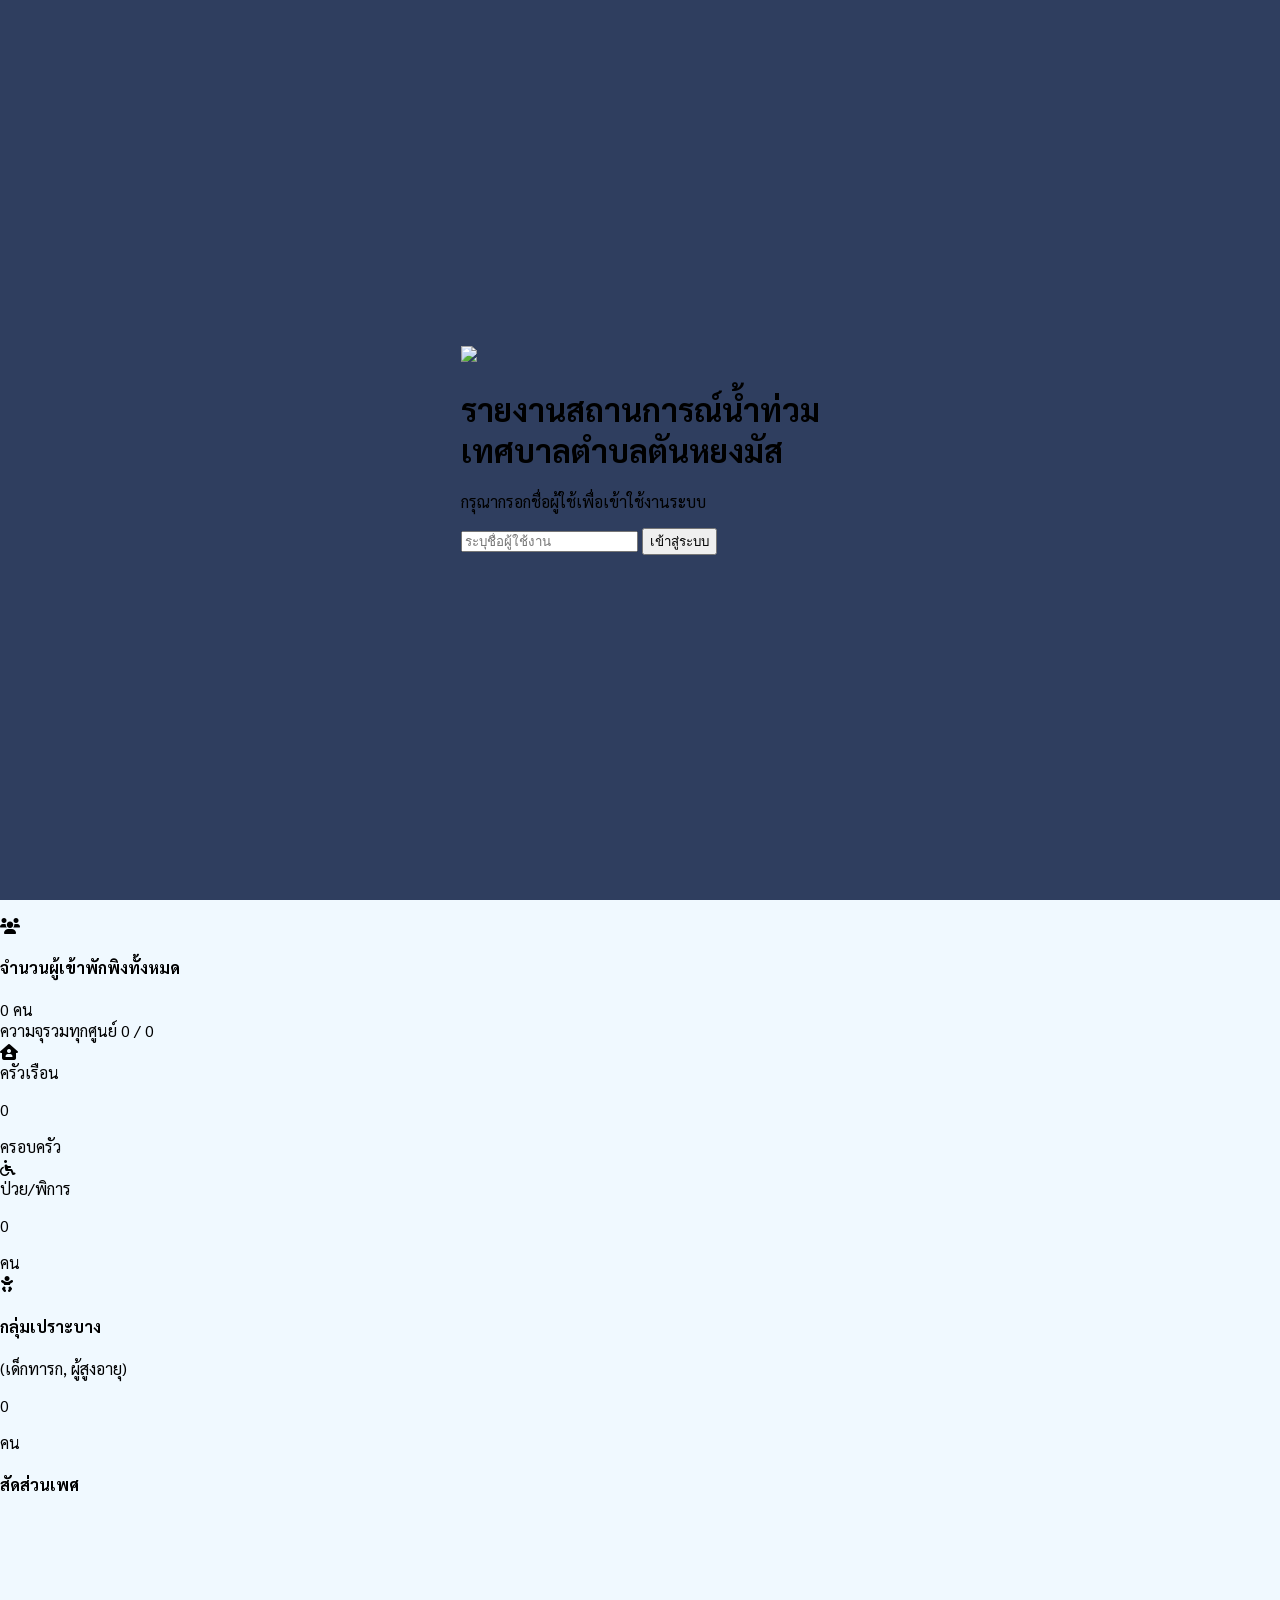
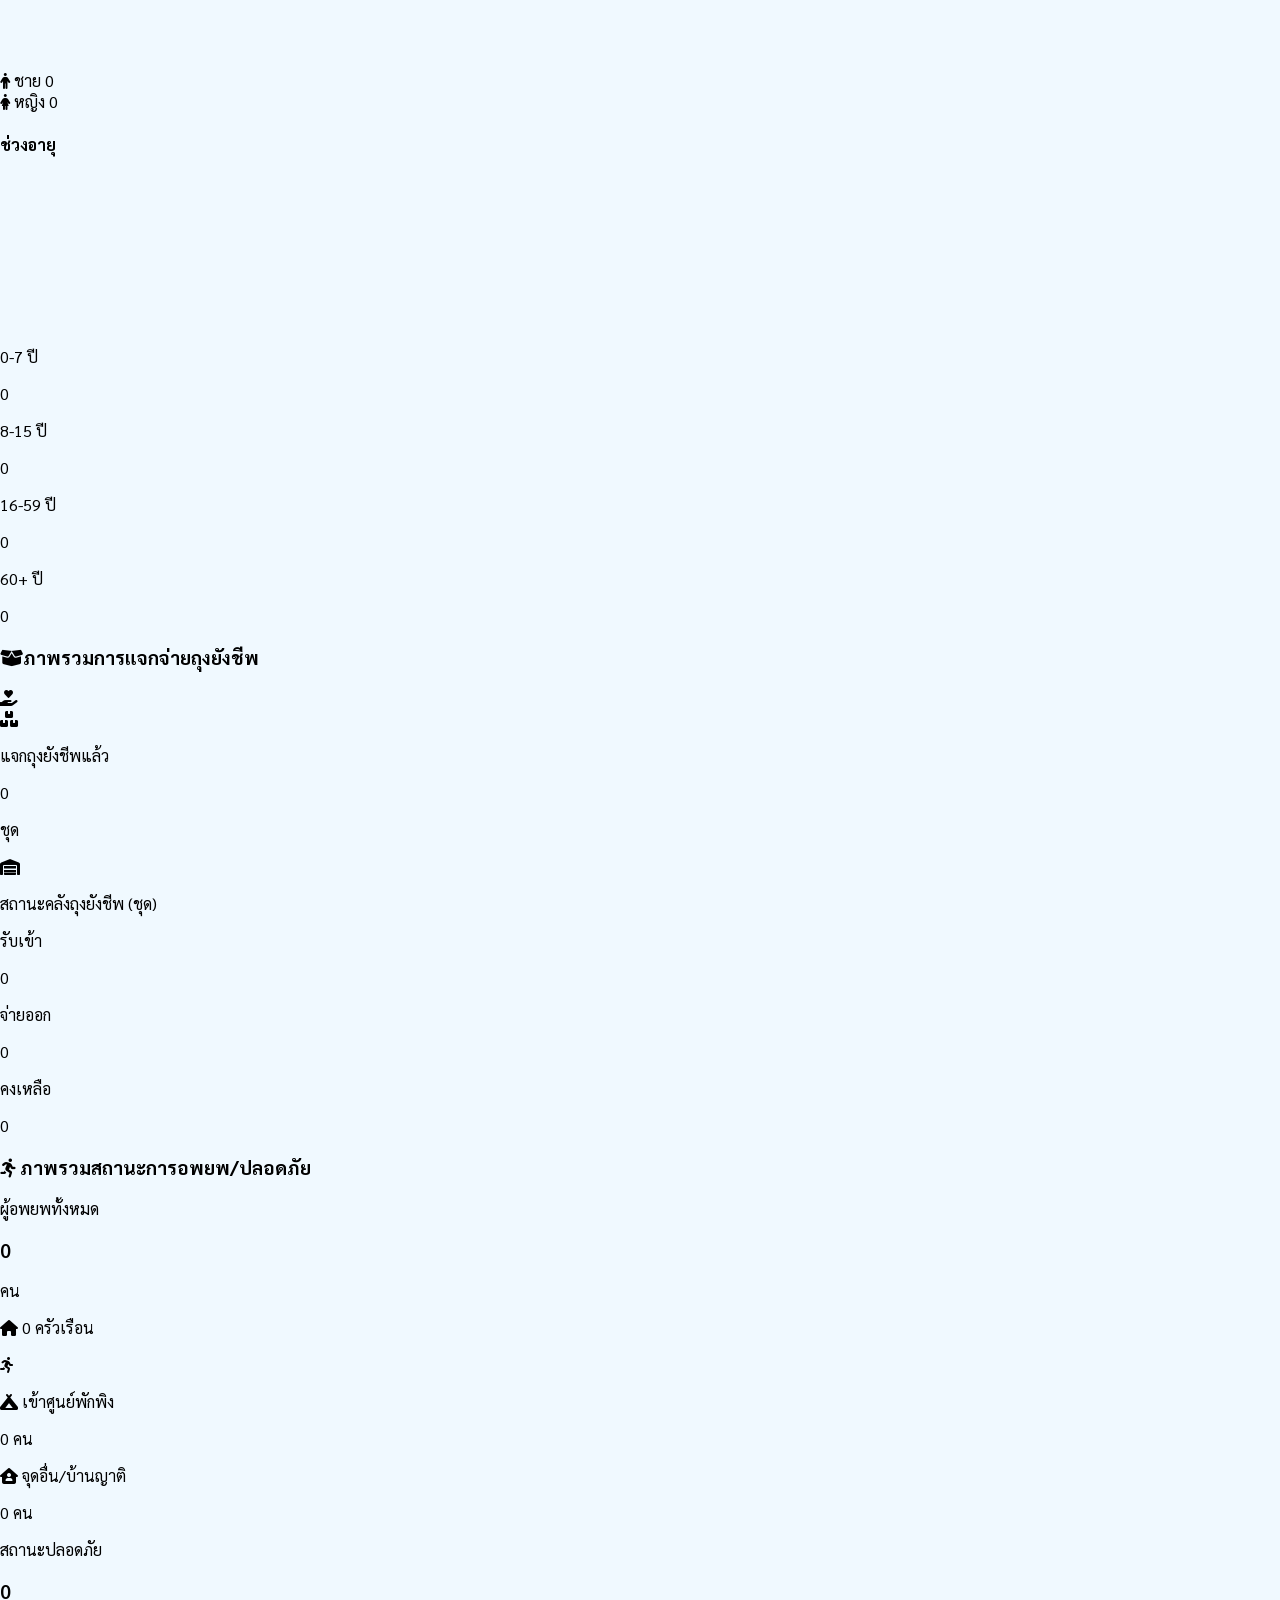
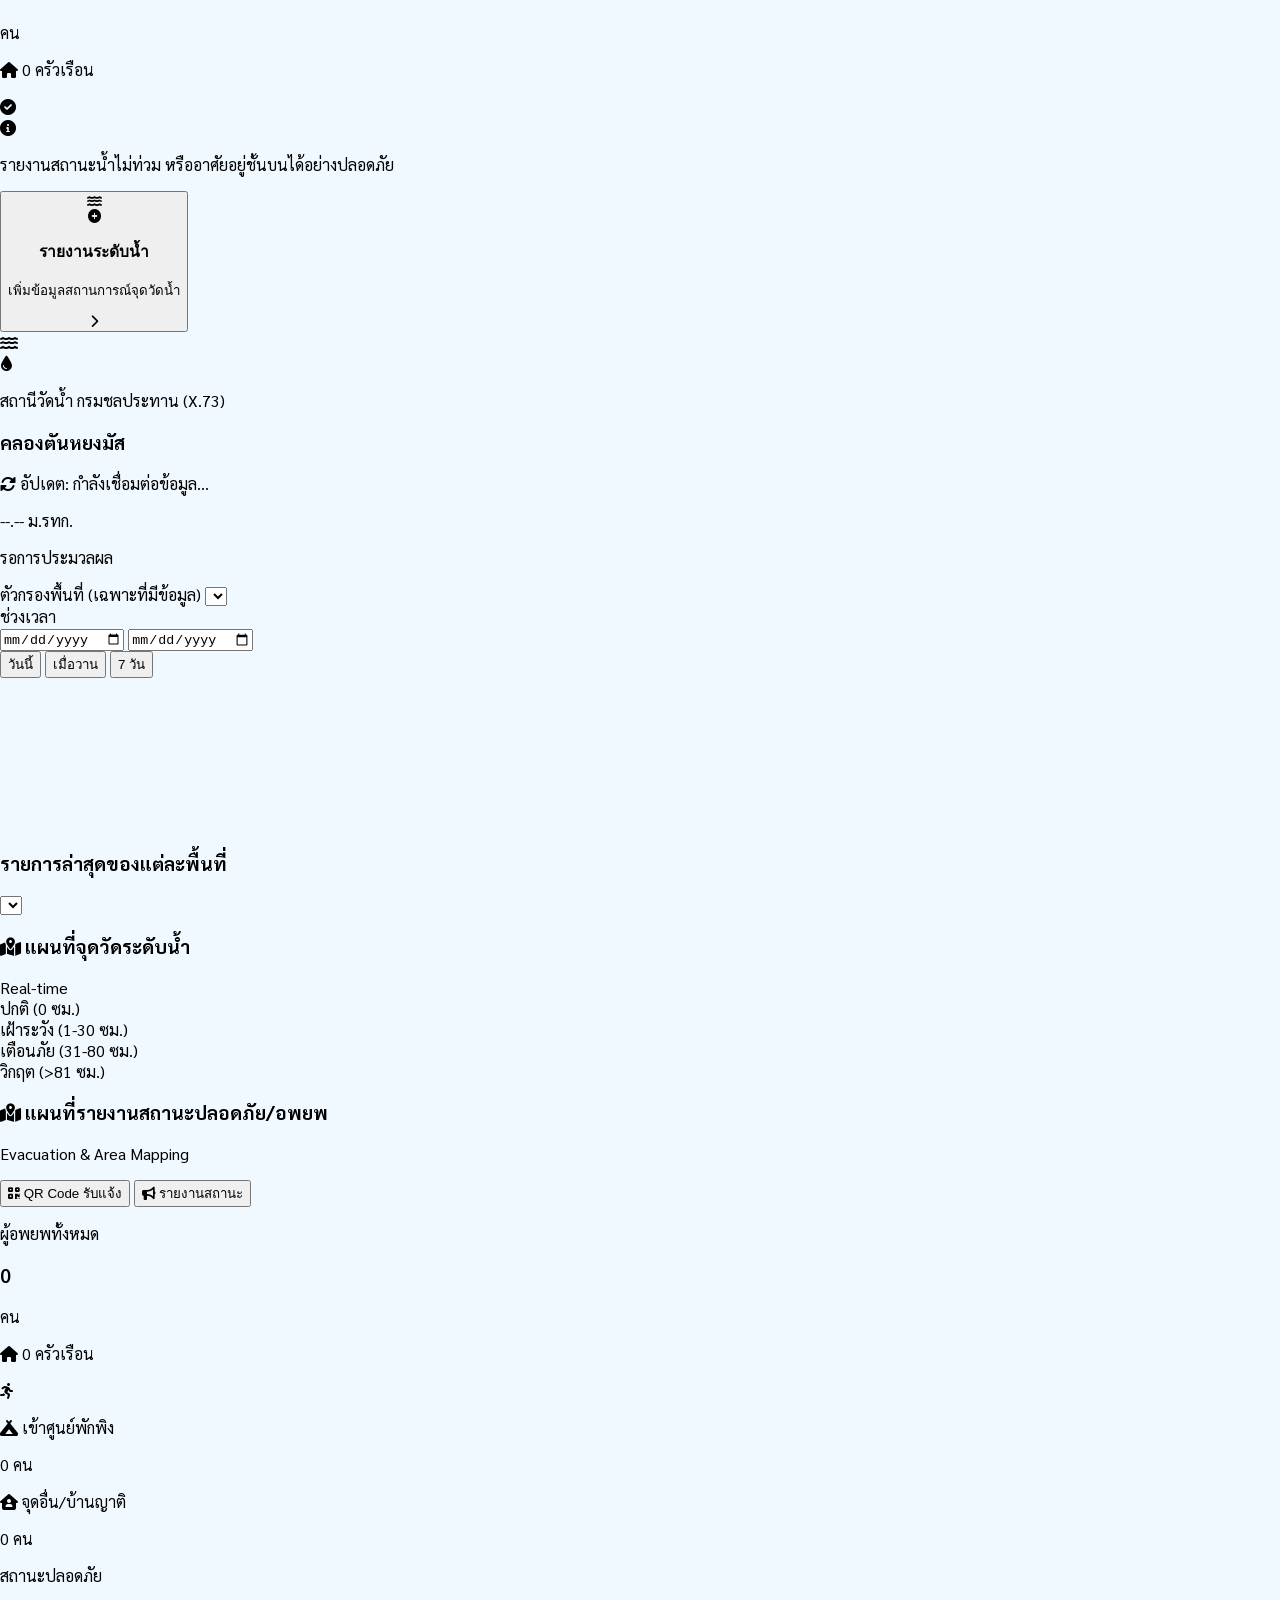
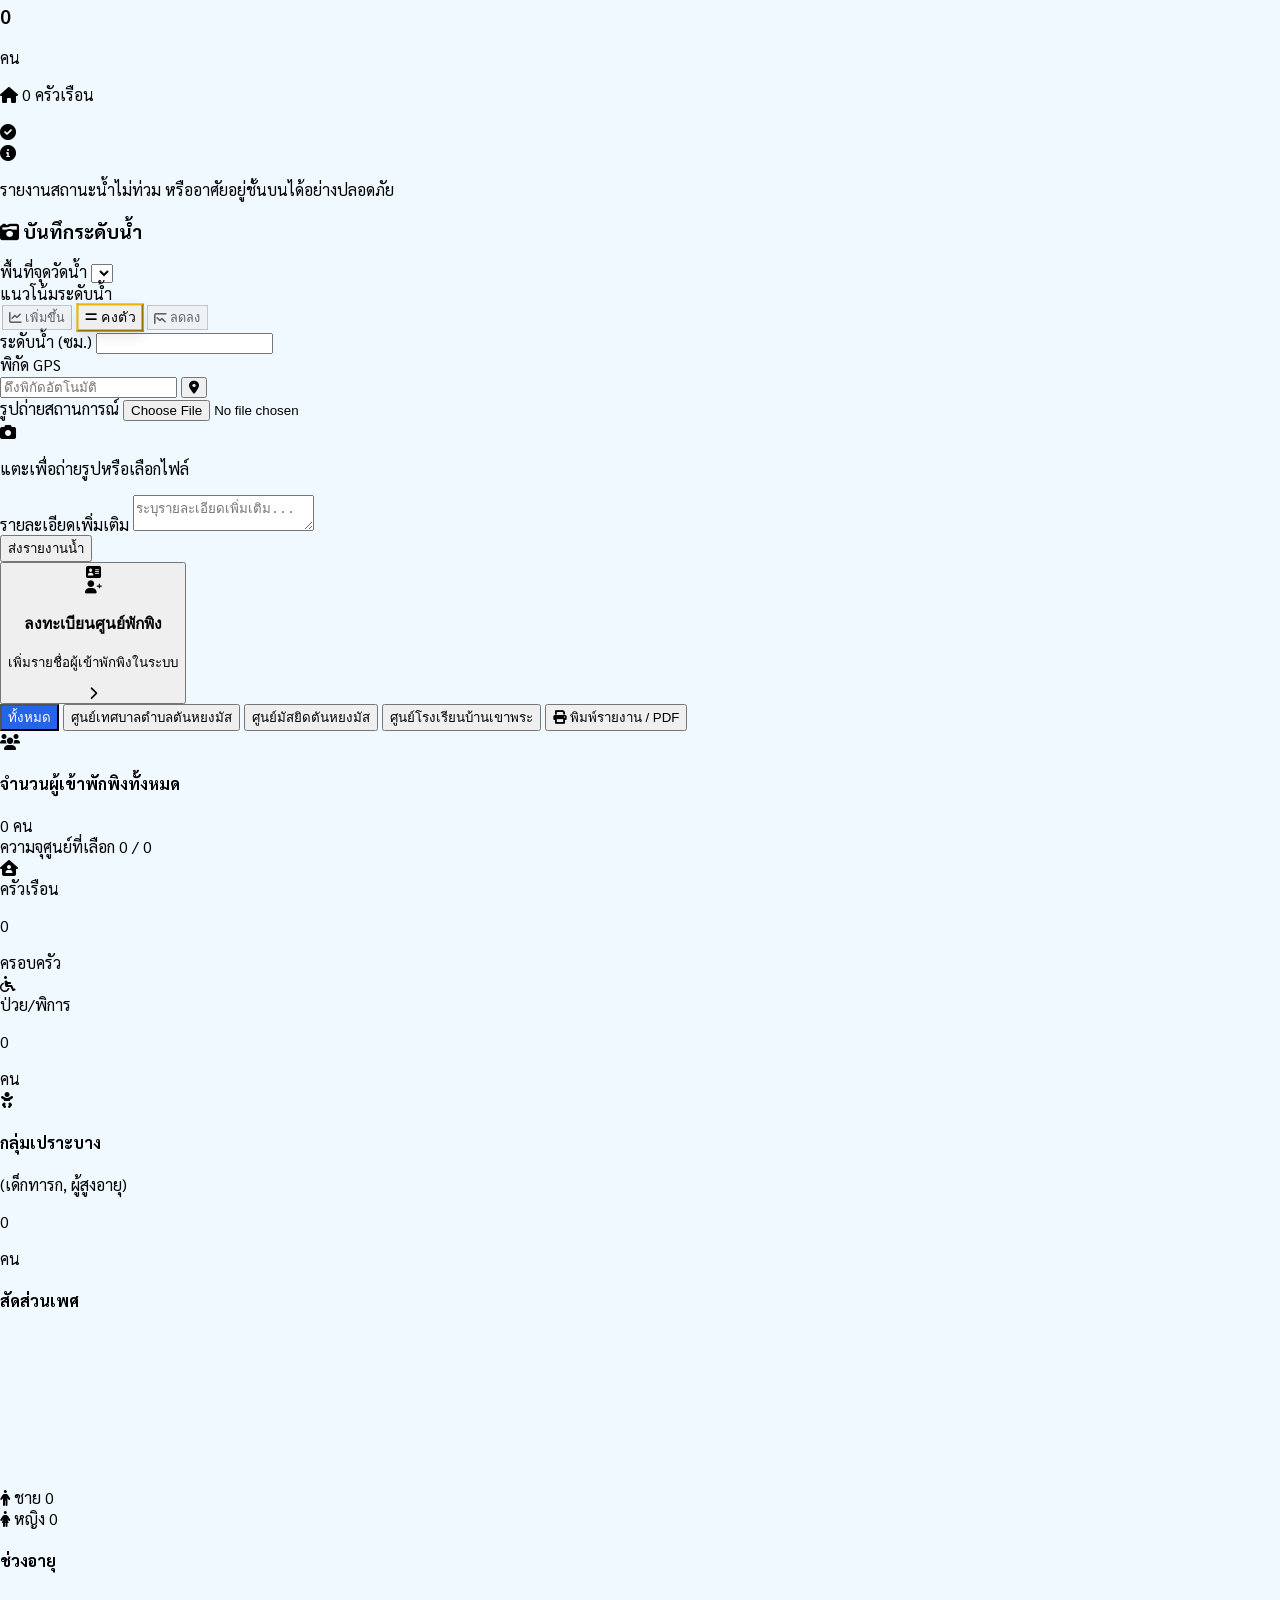
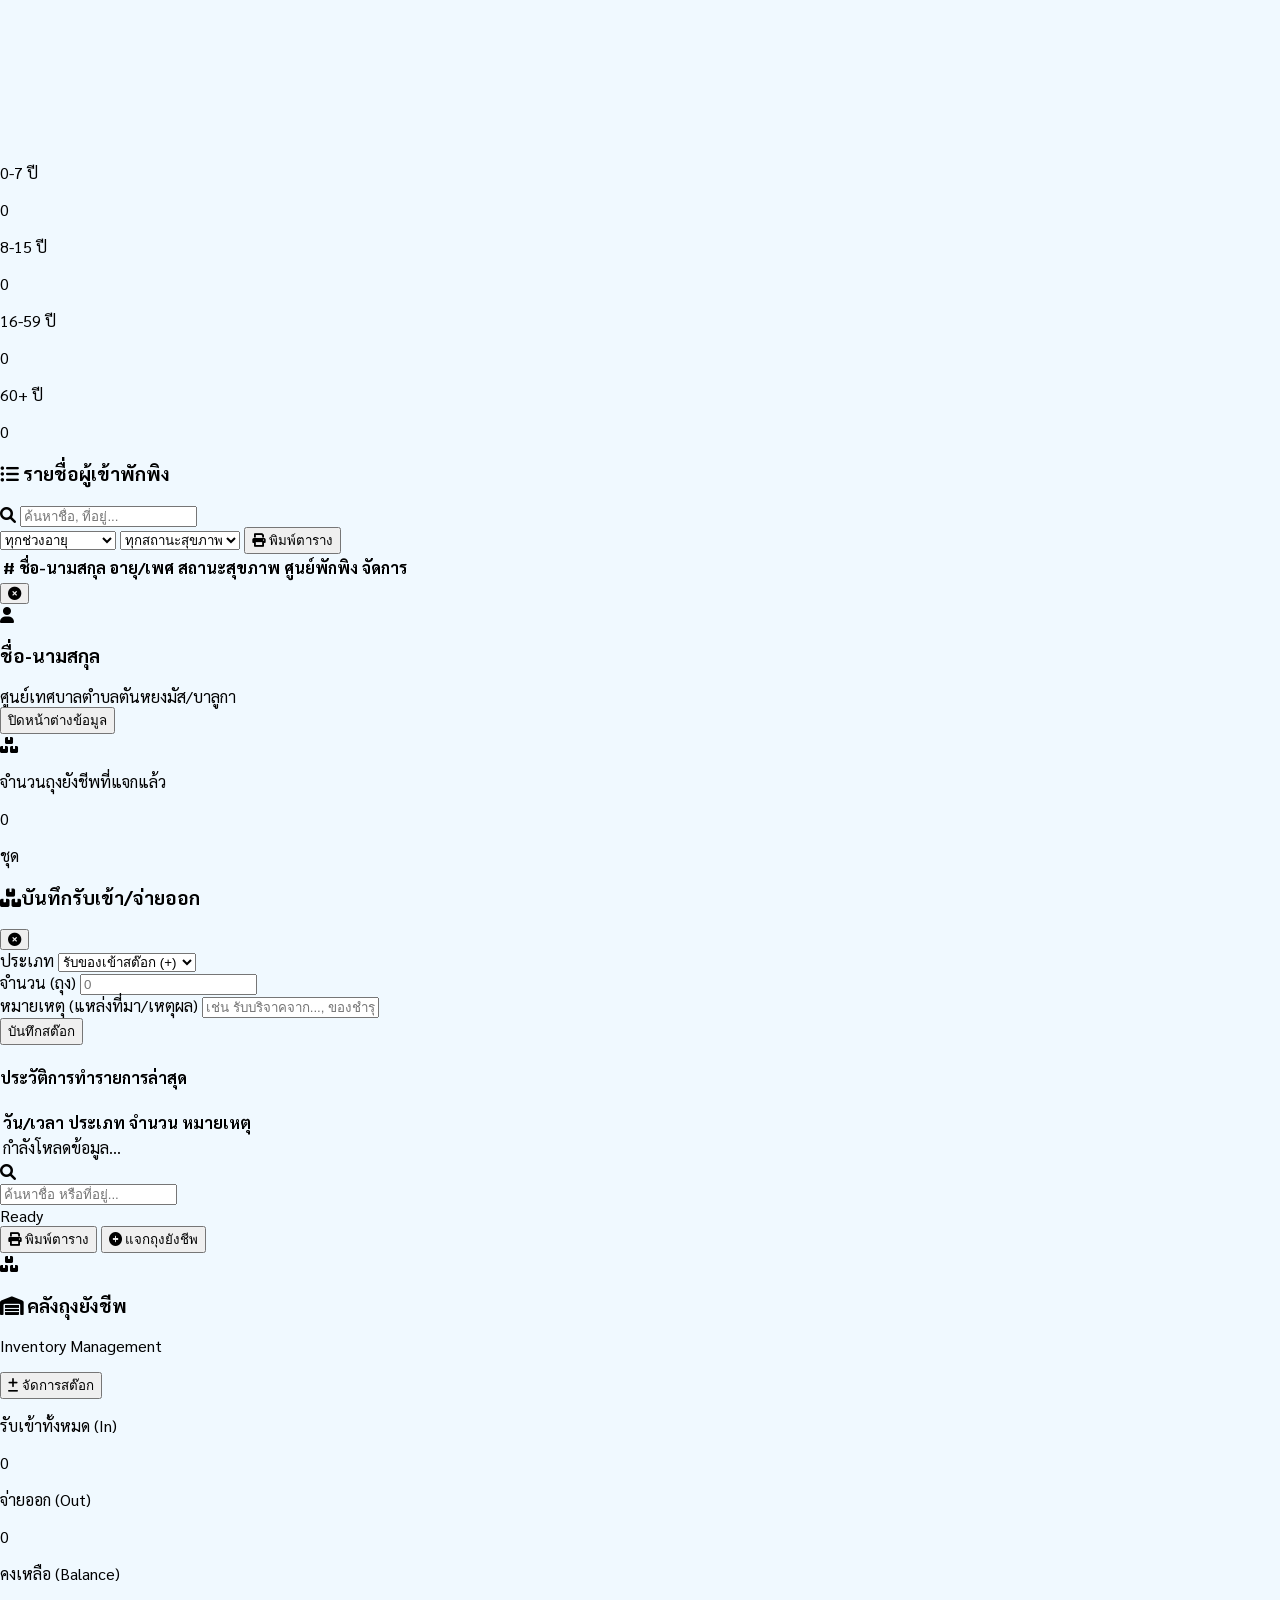
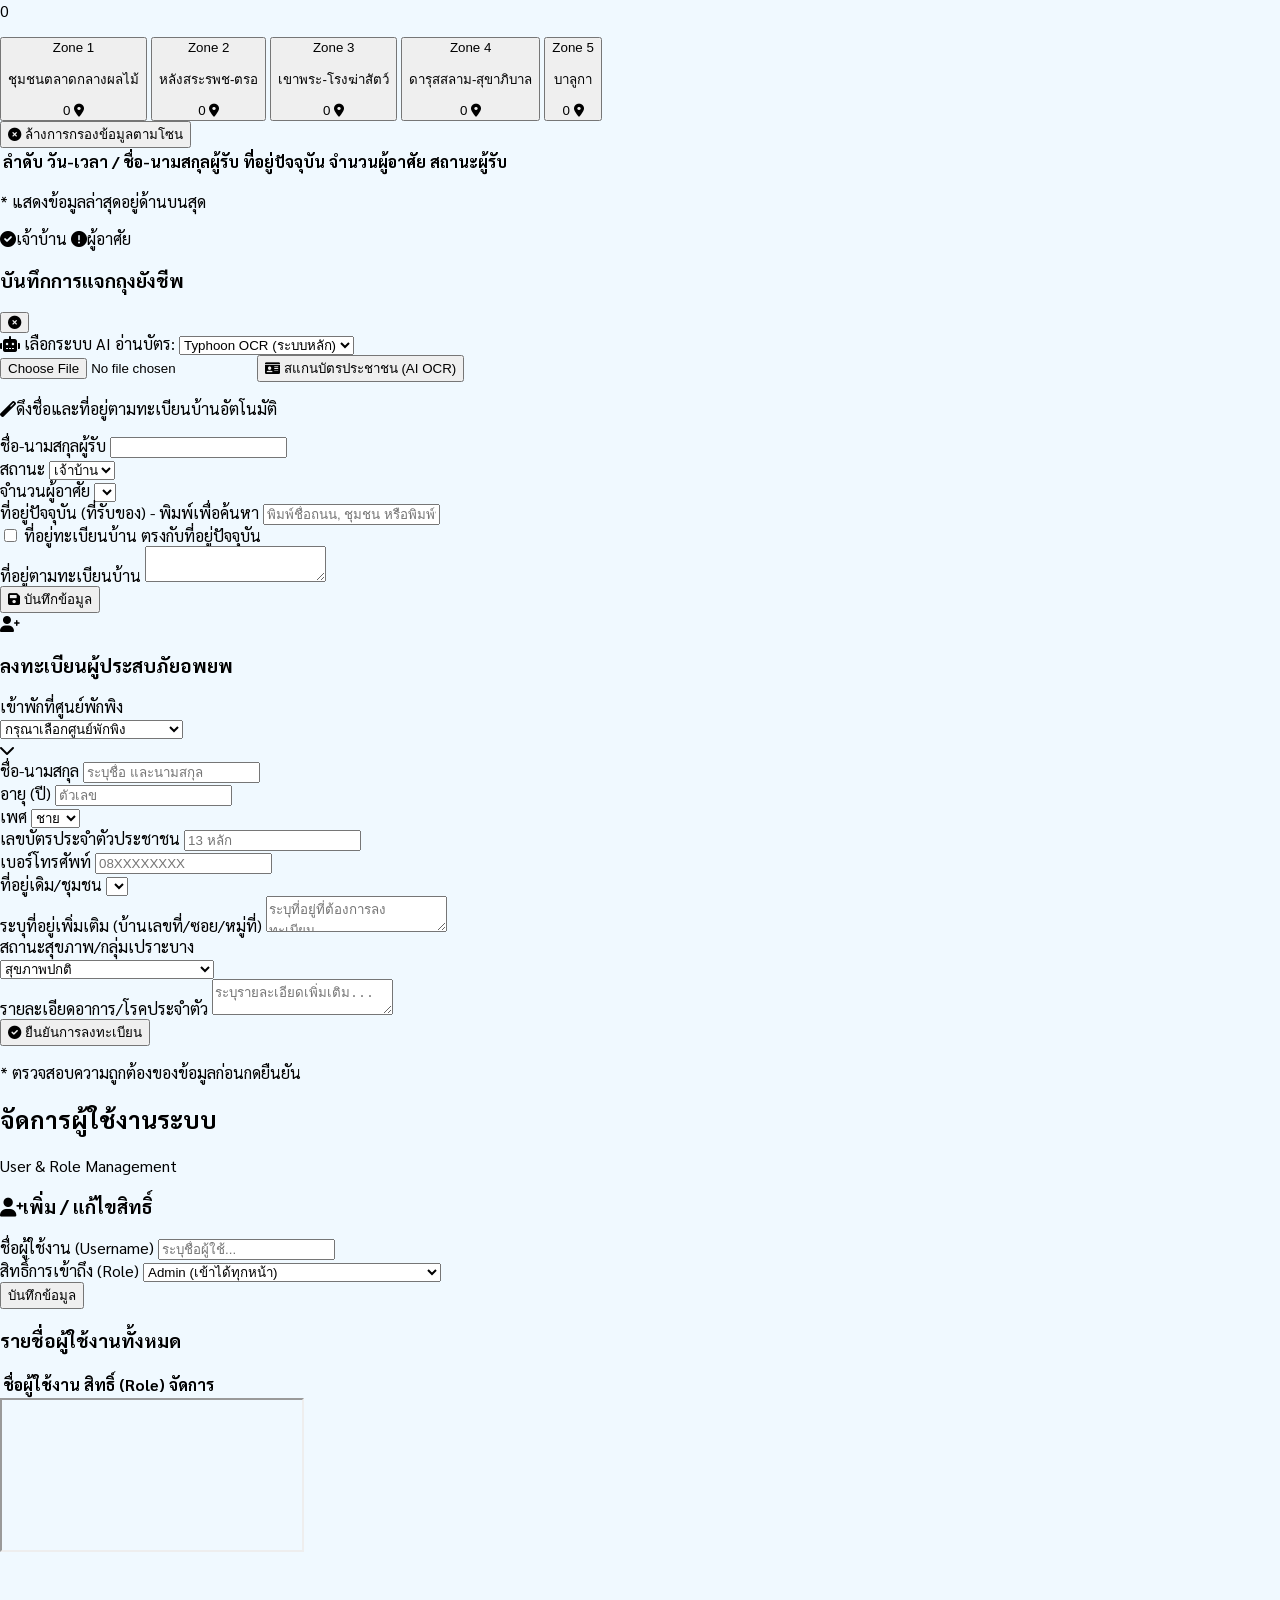
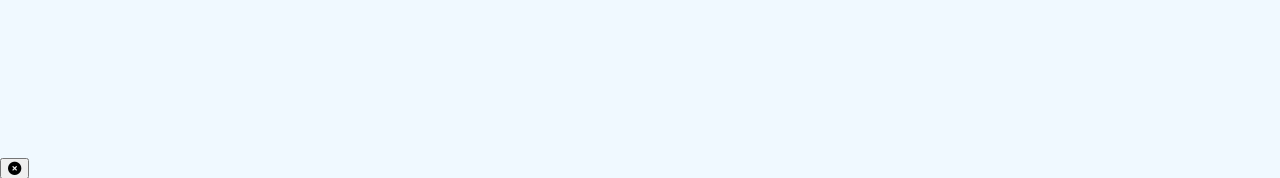
==== commit c9fb0cfc: "Update index.html" ====
--- a/index.html
+++ b/index.html
@@ -550,7 +550,56 @@
         </div>
         
     </div>
-
+ <!-- 📢 ระบบส่งแจ้งเตือนภัยแบบ Outline Premium -->
+<div class="bg-white/90 backdrop-blur-xl rounded-[2rem] p-6 shadow-xl mb-8 border border-white/40 animate-fade-in relative overflow-hidden">
+    <!-- ตกแต่งพื้นหลังด้วยแสงสีเขียวจางๆ -->
+    <div class="absolute top-0 right-0 -mr-16 -mt-16 w-48 h-48 bg-green-500/5 rounded-full blur-3xl"></div>
+
+    <!-- ส่วนหัวข้อ: ไอคอน Gradient และข้อความ -->
+    <div class="flex flex-col md:flex-row md:items-center justify-between gap-4 mb-6 relative z-10">
+        <div class="flex items-center gap-4">
+            <div class="w-12 h-12 bg-gradient-to-tr from-green-500 to-emerald-600 rounded-2xl flex items-center justify-center text-white shadow-lg rotate-3 shrink-0">
+                <i class="fab fa-line text-2xl"></i>
+            </div>
+            <div class="text-left">
+                <h3 class="text-lg font-black text-slate-800 tracking-tight leading-none">LINE Messaging Broadcast</h3>
+                <p class="text-[10px] text-slate-500 font-medium mt-1">ส่งประกาศแจ้งเตือนภัยไปยังกลุ่มประชาชน</p>
+            </div>
+        </div>
+        
+        <div class="hidden md:flex items-center gap-2 bg-slate-100/50 px-3 py-1 rounded-full border border-slate-200 backdrop-blur-sm">
+            <div class="w-1.5 h-1.5 rounded-full bg-green-500 animate-pulse"></div>
+            <span class="text-[9px] font-bold text-slate-600 uppercase tracking-widest">API Connected</span>
+        </div>
+    </div>
+
+    <!-- กลุ่มปุ่มแบบ Outline พร้อมเอฟเฟกต์ Glow -->
+    <div class="grid grid-cols-3 gap-4 relative z-10">
+        <!-- ปุ่มปกติ (Outline เขียว) -->
+        <button onclick="sendMessagingAPI('normal')" 
+            class="group flex flex-col items-center justify-center gap-2 py-3 border-2 border-green-500 text-green-600 rounded-2xl transition-all duration-300 hover:bg-green-500 hover:text-white hover:shadow-[0_0_15px_rgba(34,197,94,0.3)] active:scale-95 bg-transparent overflow-hidden relative">
+            <div class="absolute inset-0 bg-green-500/5 group-hover:bg-transparent transition-colors"></div>
+            <i class="fas fa-check-circle text-xl group-hover:scale-110 transition-transform"></i>
+            <span class="text-[11px] font-black uppercase tracking-tighter relative z-10">ปกติ</span>
+        </button>
+
+        <!-- ปุ่มเฝ้าระวัง (Outline ส้ม) -->
+        <button onclick="sendMessagingAPI('warning')" 
+            class="group flex flex-col items-center justify-center gap-2 py-3 border-2 border-amber-500 text-amber-600 rounded-2xl transition-all duration-300 hover:bg-amber-500 hover:text-white hover:shadow-[0_0_15px_rgba(245,158,11,0.3)] active:scale-95 bg-transparent overflow-hidden relative">
+            <div class="absolute inset-0 bg-amber-500/5 group-hover:bg-transparent transition-colors"></div>
+            <i class="fas fa-exclamation-triangle text-xl group-hover:rotate-12 transition-transform"></i>
+            <span class="text-[11px] font-black uppercase tracking-tighter relative z-10">เฝ้าระวัง</span>
+        </button>
+
+        <!-- ปุ่มวิกฤต (Outline แดง) -->
+        <button onclick="sendMessagingAPI('danger')" 
+            class="group flex flex-col items-center justify-center gap-2 py-3 border-2 border-red-600 text-red-600 rounded-2xl transition-all duration-300 hover:bg-red-600 hover:text-white hover:shadow-[0_0_20px_rgba(220,38,38,0.4)] active:scale-95 bg-transparent overflow-hidden relative">
+            <div class="absolute inset-0 bg-red-600/5 group-hover:bg-transparent transition-colors"></div>
+            <i class="fas fa-bullhorn text-xl animate-pulse group-hover:animate-none group-hover:scale-110 transition-transform"></i>
+            <span class="text-[11px] font-black uppercase tracking-tighter relative z-10">วิกฤต</span>
+        </button>
+    </div>
+</div>
     <!-- ส่วนที่ 1: แผนที่สถานการณ์ระดับน้ำ (แทนที่กราฟเดิม) -->
     <div class="bg-white rounded-[2rem] shadow-sm border border-slate-100 overflow-hidden mb-6">
         <div class="p-4 border-b border-slate-50 flex justify-between items-center">
@@ -5292,6 +5341,91 @@
         if(levelEl) levelEl.innerText = "Error";
     }
 }
+//-------------------------------------------//
+//----------Messaging API logic--------------//
+//-------------------------------------------//
+async function sendMessagingAPI(type) {
+    const config = {
+        normal: { 
+            title: 'สถานะ: ปกติ', 
+            text: 'ยืนยันแจ้งสถานการณ์ปกติ?', 
+            // 💡 ห่อไอคอนด้วย div วงกลม ขนาด w-16 h-16 (เล็กลงและพอดี)
+            iconHtml: '<div class="w-16 h-16 bg-green-50 border-2 border-green-200 text-green-500 rounded-full flex items-center justify-center shadow-sm mx-auto"><i class="fas fa-check-circle text-3xl"></i></div>', 
+            color: '#22c55e' 
+        },
+        warning: { 
+            title: 'สถานะ: เฝ้าระวัง', 
+            text: 'ยืนยันแจ้งเตือนเฝ้าระวังภัย?', 
+            iconHtml: '<div class="w-16 h-16 bg-amber-50 border-2 border-amber-200 text-amber-500 rounded-full flex items-center justify-center shadow-sm mx-auto"><i class="fas fa-exclamation-triangle text-3xl"></i></div>', 
+            color: '#f59e0b' 
+        },
+        danger: { 
+            title: 'สถานะ: วิกฤต', 
+            text: 'ยืนยันประกาศภาวะวิกฤต?', 
+            iconHtml: '<div class="w-16 h-16 bg-red-50 border-2 border-red-200 text-red-500 rounded-full flex items-center justify-center shadow-sm mx-auto"><i class="fas fa-bullhorn text-3xl animate-pulse"></i></div>', 
+            color: '#ef4444' 
+        }
+    };
+
+    const setup = config[type];
+
+    const result = await Swal.fire({
+        title: setup.title,
+        text: setup.text,
+        iconHtml: setup.iconHtml, 
+        showCancelButton: true,
+        confirmButtonColor: setup.color,
+        cancelButtonColor: '#94a3b8',
+        confirmButtonText: 'ยืนยันส่ง',
+        cancelButtonText: 'ยกเลิก',
+        reverseButtons: true,
+        borderRadius: '1.25rem',
+        width: '300px',
+        customClass: {
+            // 💡 เคลียร์ค่าเริ่มต้นของ SweetAlert เพื่อให้วงกลมของเราแสดงผลได้สมบูรณ์
+            icon: 'border-none w-auto h-auto m-0 mt-5 bg-transparent', 
+            title: 'text-lg font-black text-slate-800 mt-2',
+            htmlContainer: 'text-xs text-slate-500 font-medium'
+        }
+    });
+
+    if (result.isConfirmed) {
+        Swal.fire({
+            title: 'กำลังส่ง...',
+            allowOutsideClick: false,
+            width: '250px',
+            didOpen: () => { Swal.showLoading(); }
+        });
+
+        try {
+            const res = await fetch(API_URL, {
+                method: 'POST',
+                body: JSON.stringify({ action: 'broadcastLine', alertType: type })
+            });
+            const data = await res.json();
+
+            if (data.success) {
+                Swal.fire({
+                    icon: 'success', 
+                    title: 'สำเร็จ',
+                    timer: 1500,
+                    showConfirmButton: false,
+                    width: '250px',
+                    borderRadius: '1.25rem'
+                });
+            } else {
+                throw new Error(data.error);
+            }
+        } catch (e) {
+            Swal.fire({
+                icon: 'error',
+                title: 'ล้มเหลว',
+                text: e.message,
+                width: '300px'
+            });
+        }
+    }
+}
     </script>
 </body>
 </html>
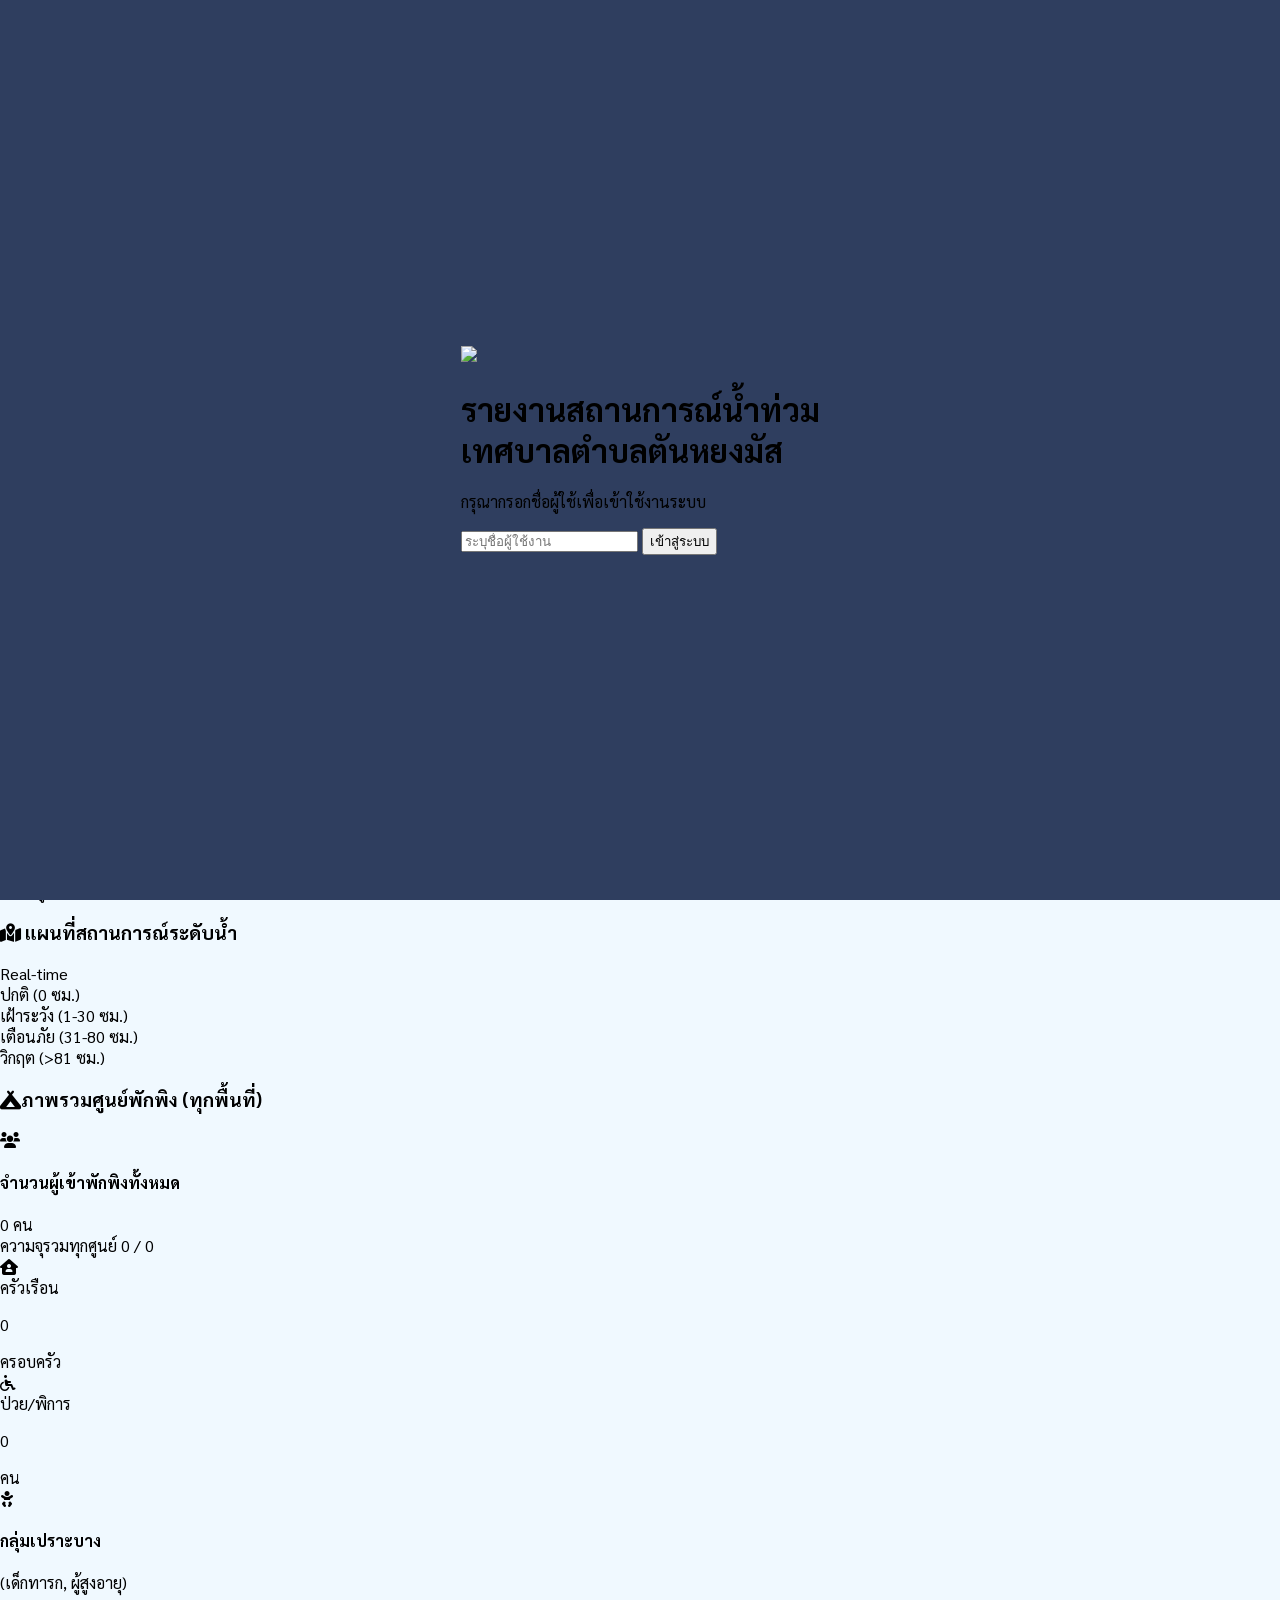
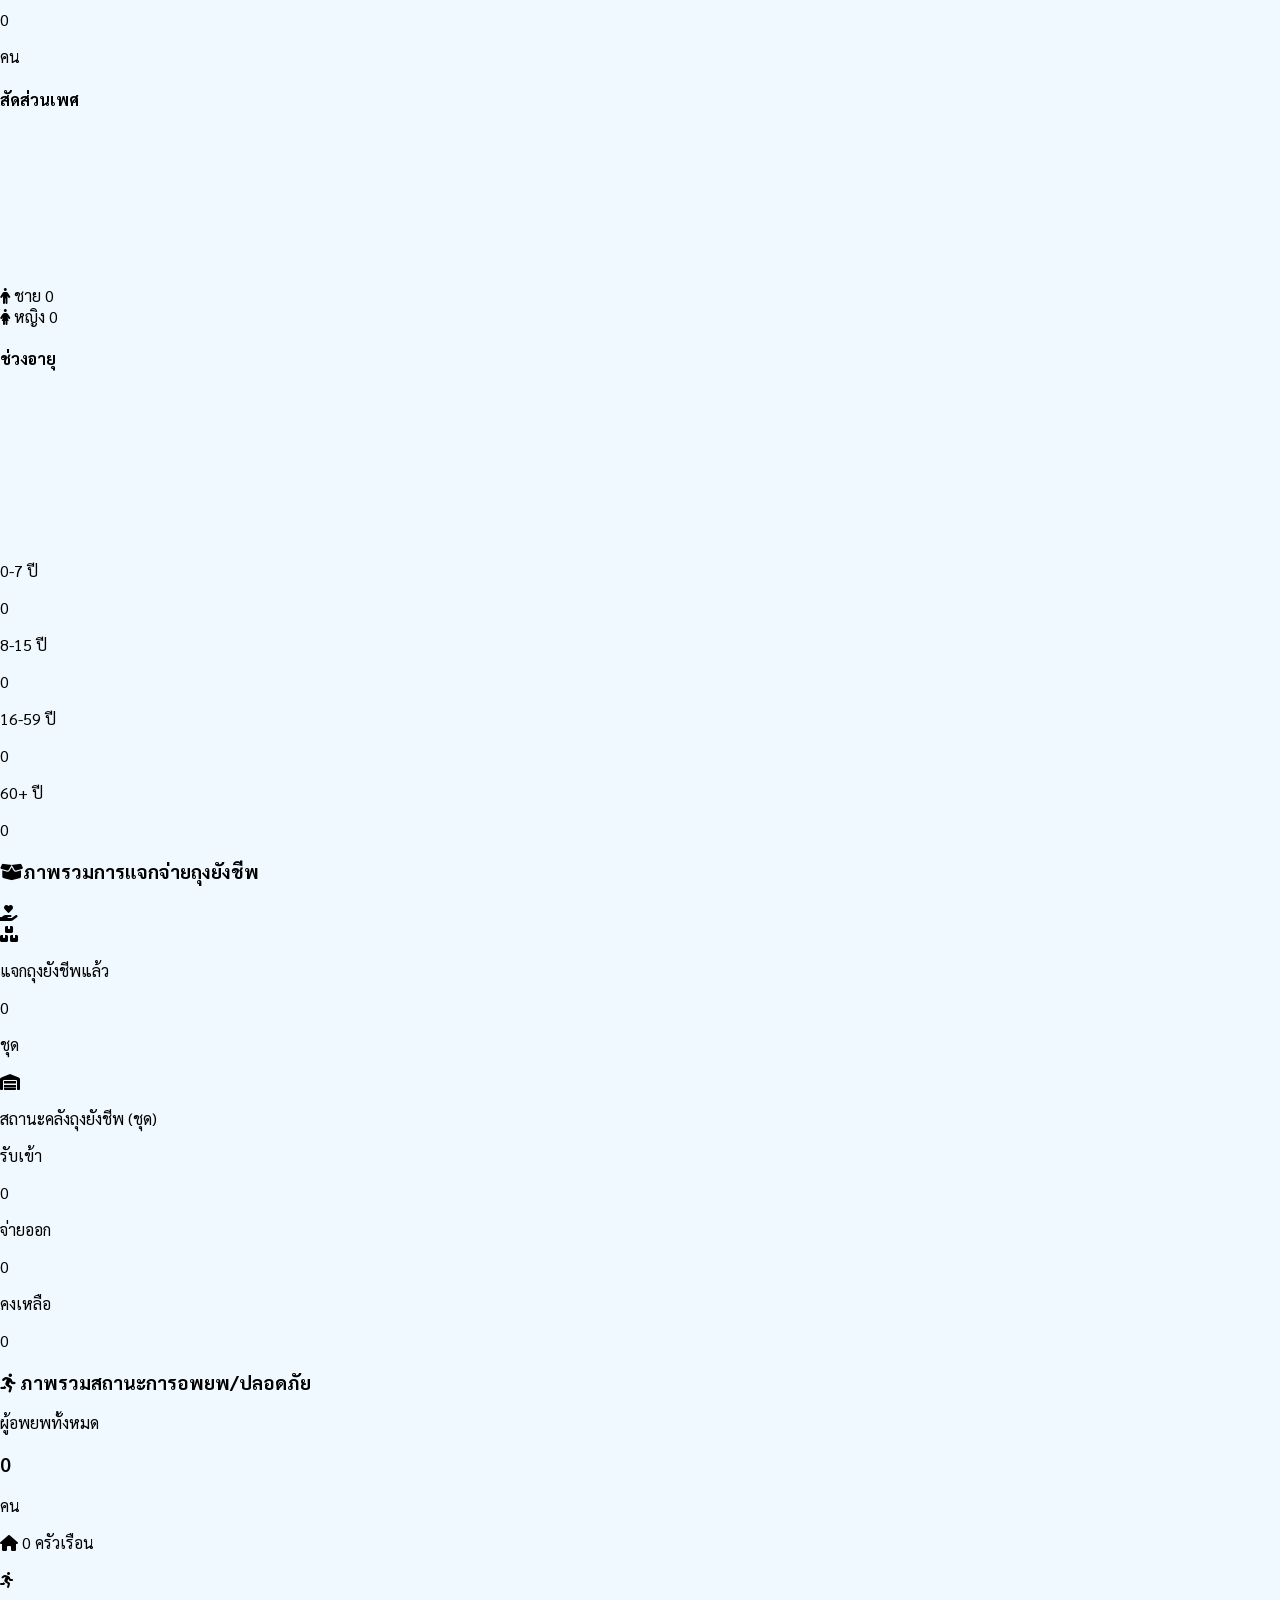
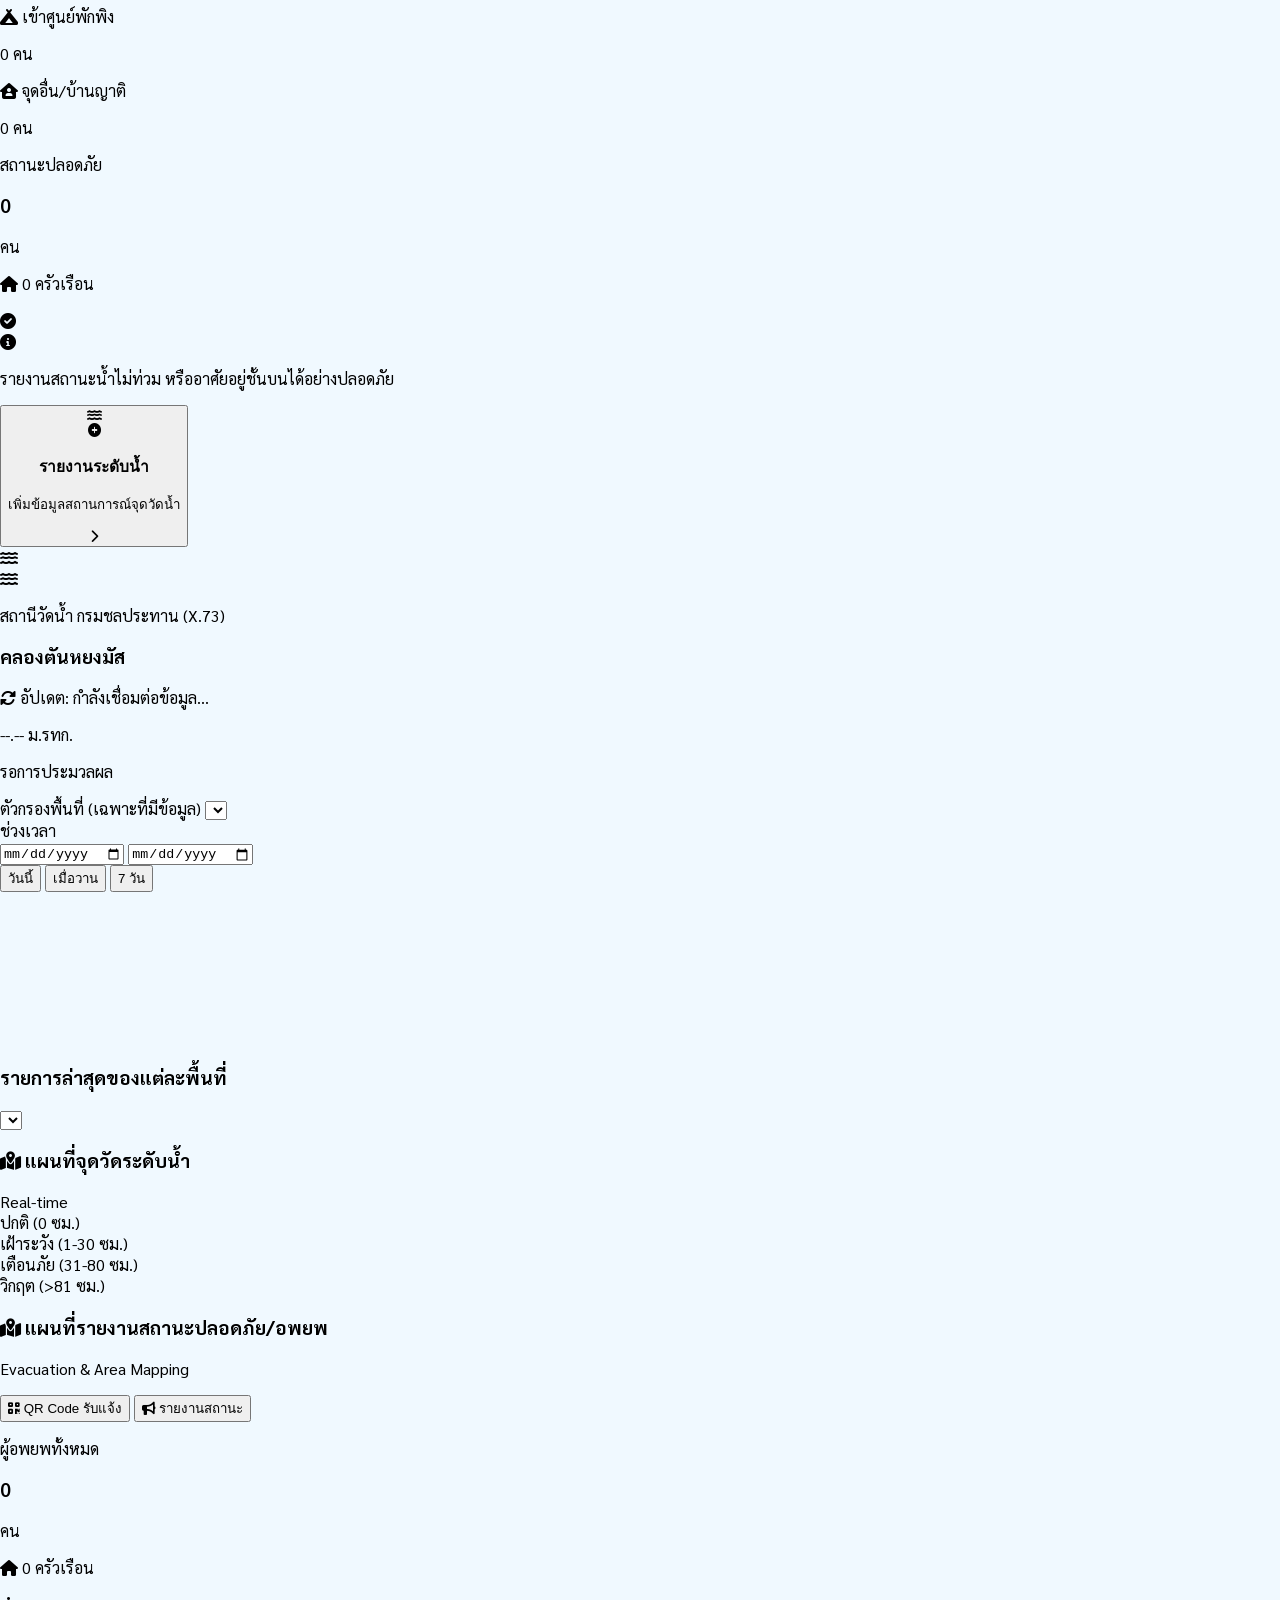
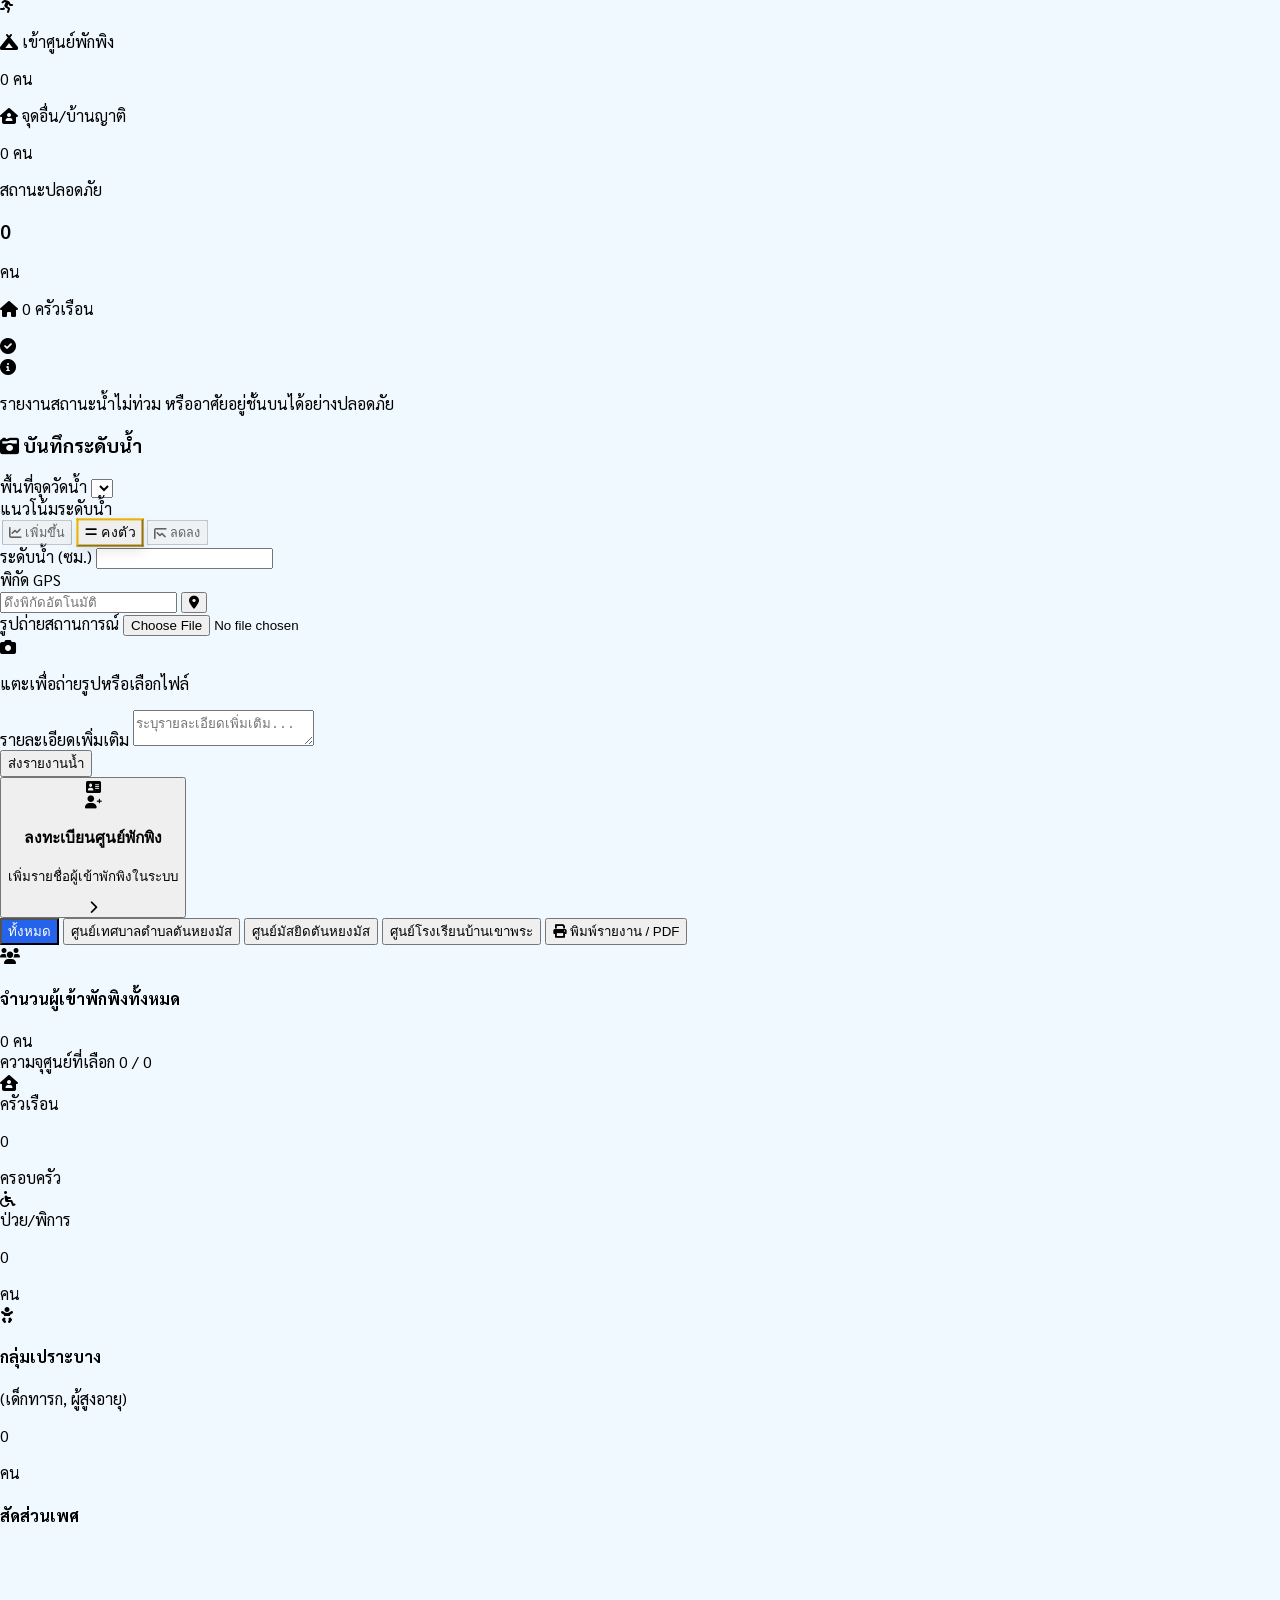
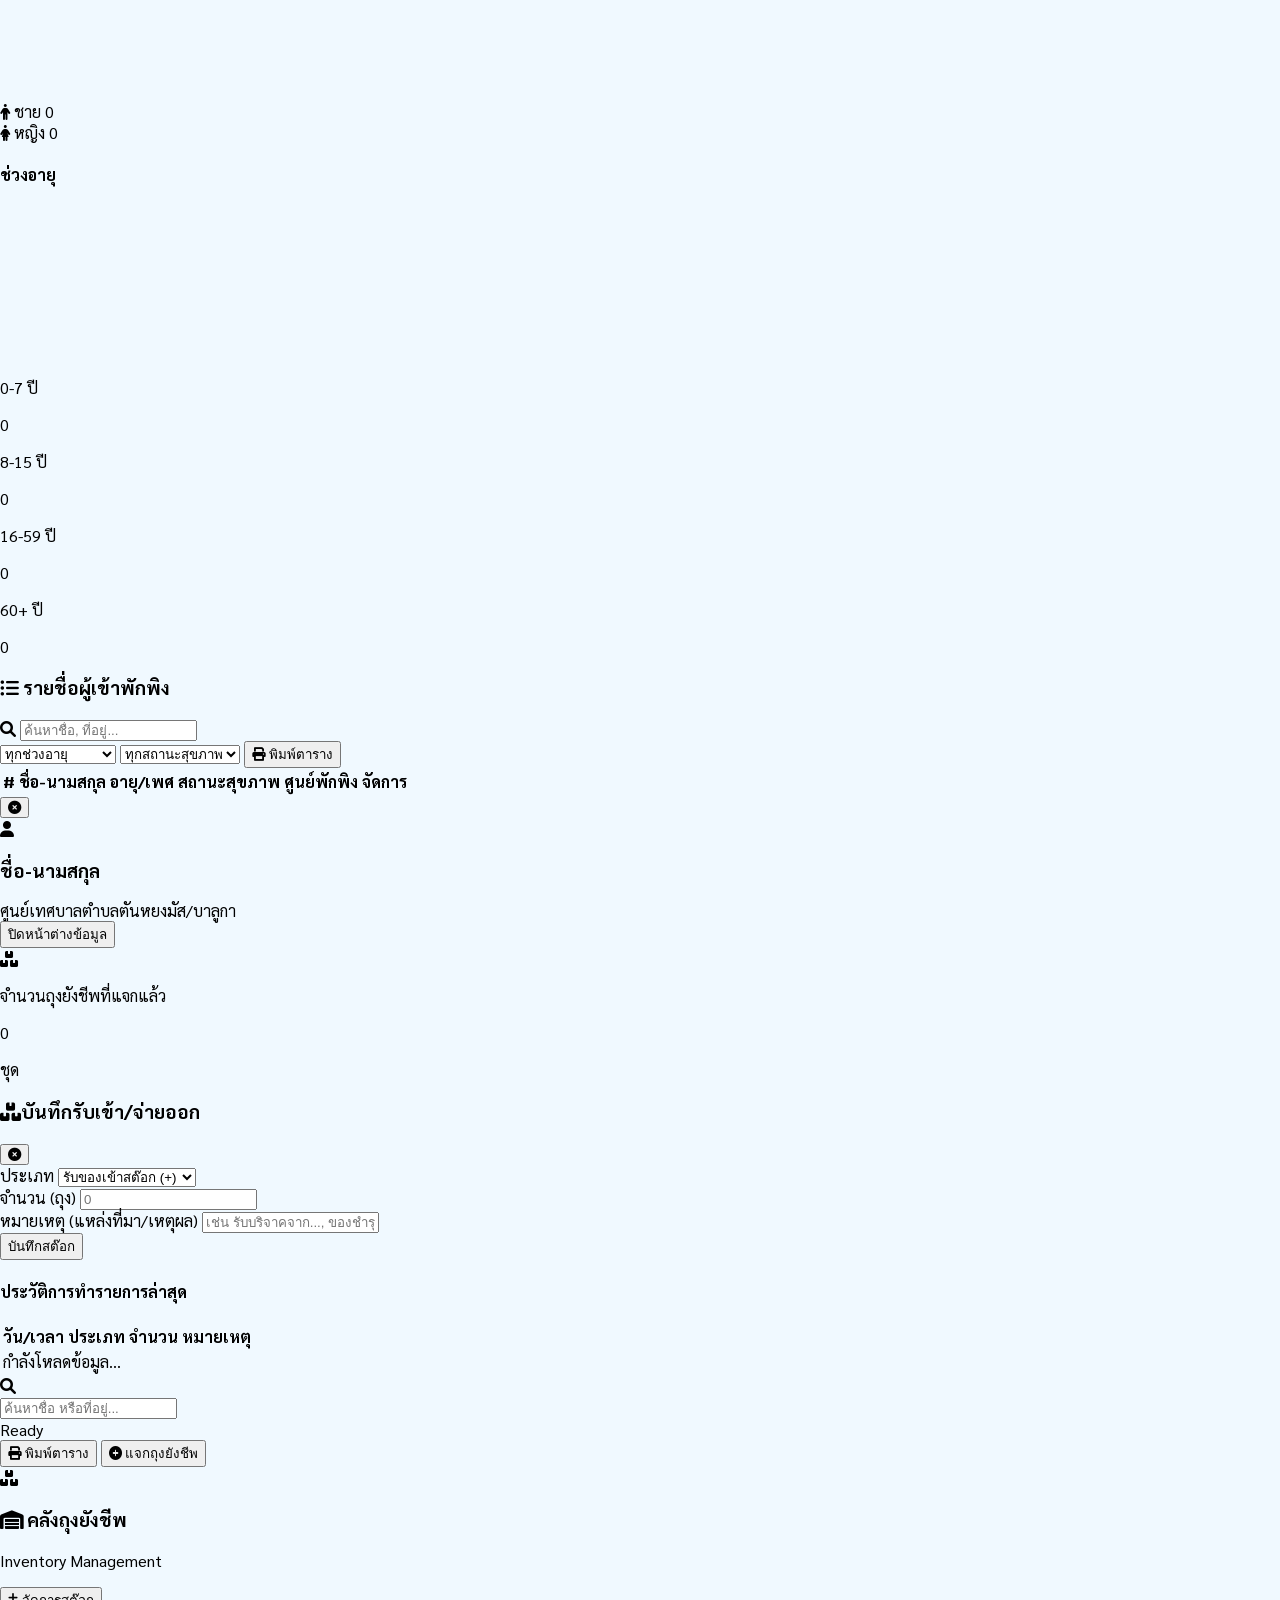
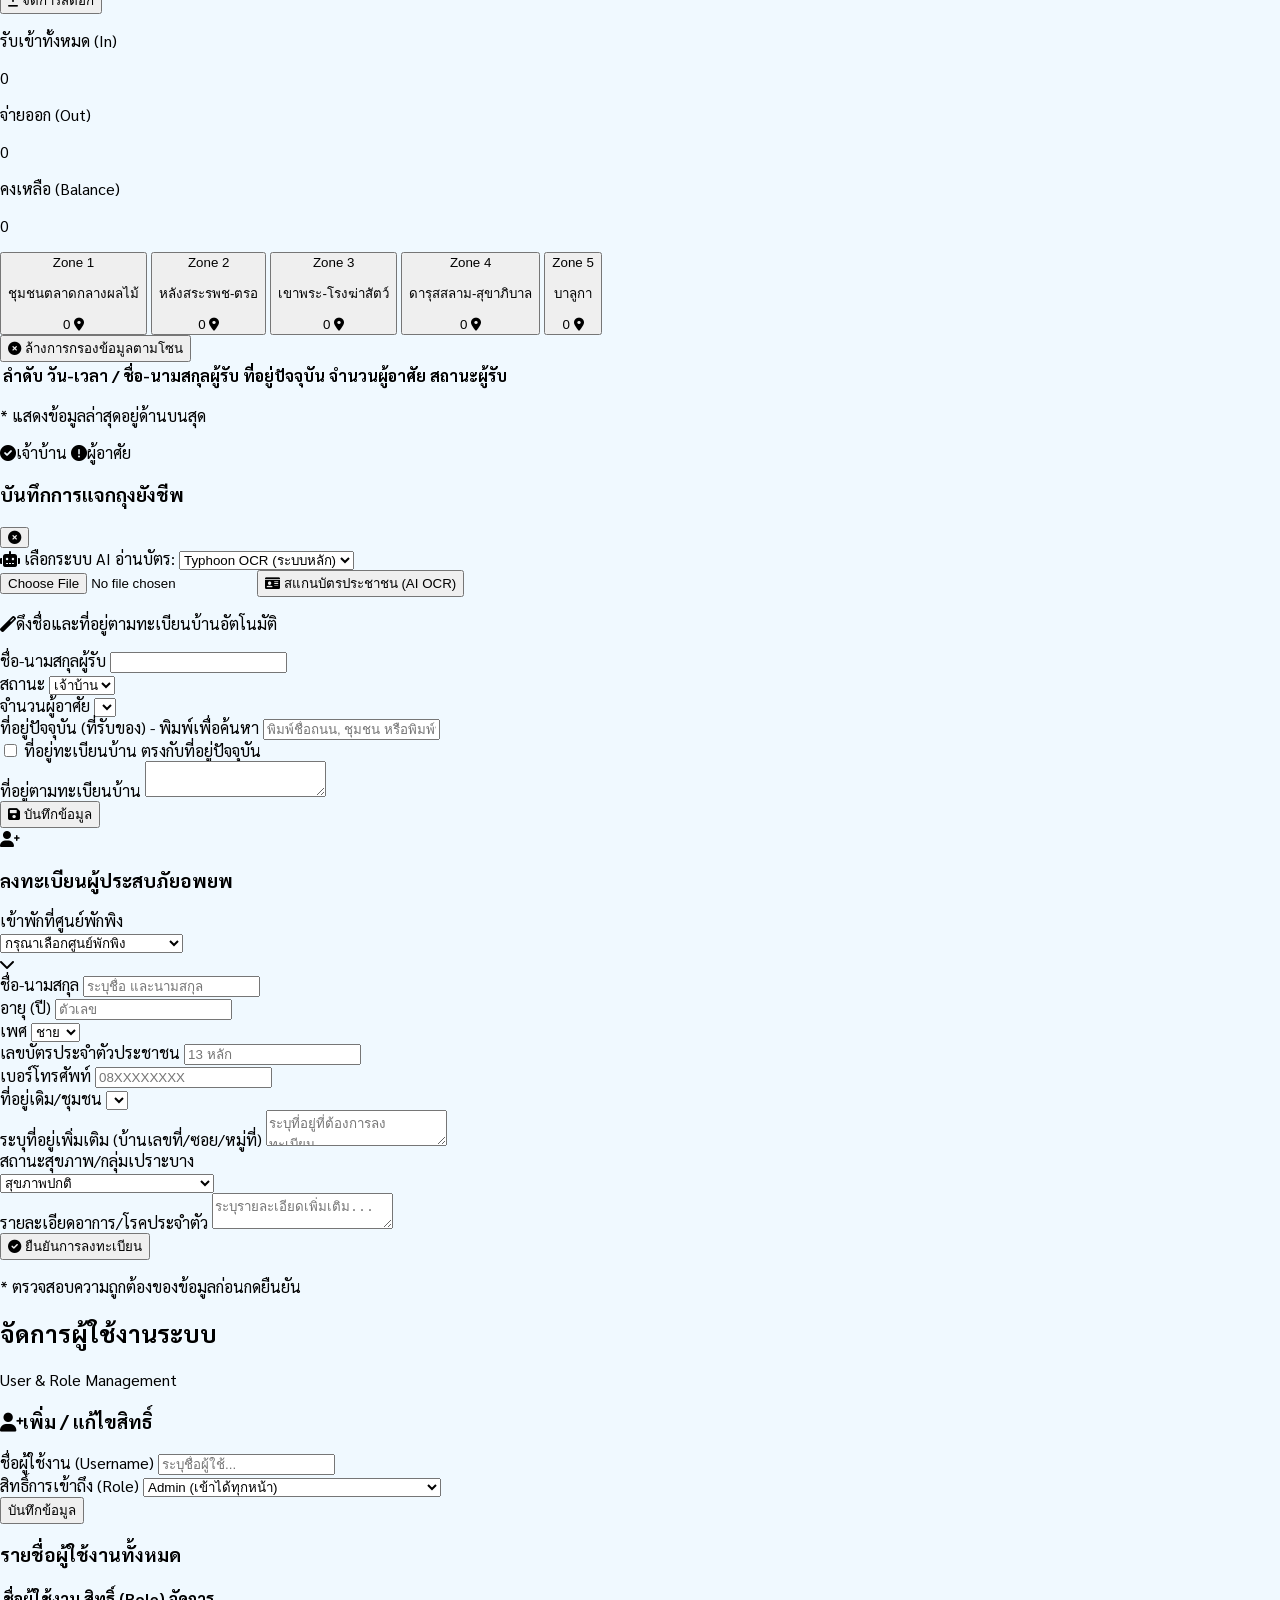
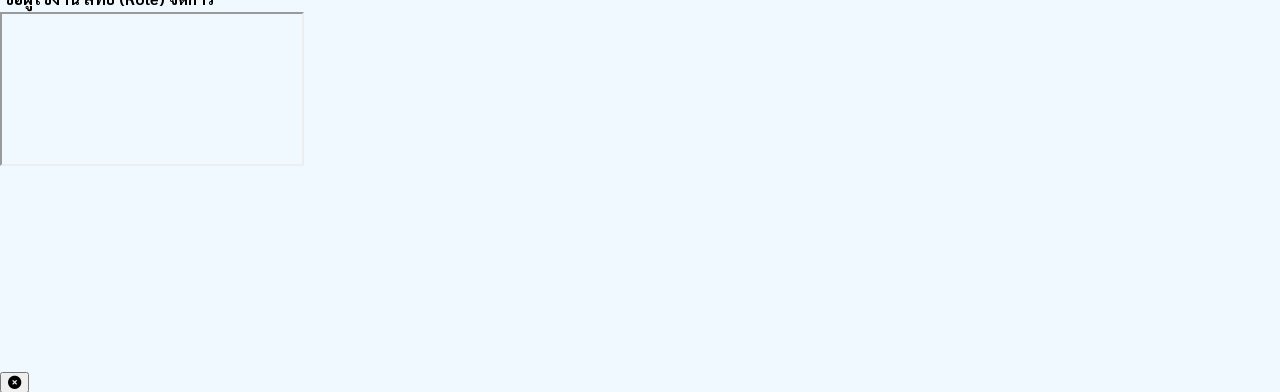
==== commit 7f2af8b8: "Update index.html" ====
--- a/index.html
+++ b/index.html
@@ -598,6 +598,38 @@
             <i class="fas fa-bullhorn text-xl animate-pulse group-hover:animate-none group-hover:scale-110 transition-transform"></i>
             <span class="text-[11px] font-black uppercase tracking-tighter relative z-10">วิกฤต</span>
         </button>
+    </div>
+</div>
+<!-- 💧 การ์ดระดับน้ำกรมชลประทาน (แบบมินิมอล สำหรับหน้าภาพรวม) -->
+<div id="rid_card_mini" class="bg-emerald-50/40 rounded-2xl p-4 md:p-5 shadow-sm border border-emerald-100 flex items-center justify-between relative overflow-hidden transition-all hover:shadow-md mb-6">
+    <!-- แถบสีตกแต่งด้านซ้าย -->
+    <div class="absolute left-0 top-0 bottom-0 w-1.5 bg-gradient-to-b from-emerald-400 to-green-500"></div>
+
+    <div class="flex items-center gap-3 pl-2 md:gap-4">
+        <!-- 🌟 ไอคอน (ปรับให้เด่นขึ้นด้วย Gradient, เงา และขนาดที่ใหญ่ขึ้น) -->
+        <div id="rid_icon_bg_mini" class="w-12 h-12 md:w-14 md:h-14 bg-gradient-to-br from-emerald-400 to-green-500 text-white rounded-[1rem] flex items-center justify-center text-2xl md:text-3xl shrink-0 shadow-md">
+            <i class="fas fa-water"></i>
+        </div>
+        <!-- ข้อมูลสถานี -->
+        <div>
+            <p class="text-[9px] md:text-[10px] font-bold text-slate-400 uppercase tracking-wide">สถานี X.73 กรมชลประทาน</p>
+            <h3 class="text-sm md:text-base font-black text-slate-700 leading-tight">ระดับน้ำคลองตันหยงมัส</h3>
+            <p class="text-[9px] text-slate-400 mt-1 flex items-center gap-1">
+                <i class="fas fa-sync-alt"></i> <span id="rid_update_time_mini">กำลังเชื่อมต่อ...</span>
+            </p>
+        </div>
+    </div>
+
+    <!-- ตัวเลขระดับน้ำ -->
+    <div class="text-right">
+        <div class="flex items-baseline justify-end gap-1">
+            <span id="rid_water_level_mini" class="text-2xl md:text-3xl font-black text-emerald-600 tracking-tight">--.--</span>
+            <span class="text-[10px] md:text-xs font-bold text-slate-400">ม.รทก.</span>
+        </div>
+        <div class="mt-0.5 flex items-center justify-end gap-1.5">
+            <div class="w-1.5 h-1.5 rounded-full bg-emerald-500" id="rid_status_dot_mini"></div>
+            <p id="rid_water_status_mini" class="text-[10px] md:text-xs font-bold text-emerald-600">รอข้อมูล</p>
+        </div>
     </div>
 </div>
     <!-- ส่วนที่ 1: แผนที่สถานการณ์ระดับน้ำ (แทนที่กราฟเดิม) -->
@@ -910,8 +942,8 @@
     
     <div class="flex items-center gap-4 mb-4 md:mb-0 relative z-10 w-full md:w-auto">
         <div class="w-14 h-14 md:w-16 md:h-16 bg-white/20 backdrop-blur-md rounded-2xl flex items-center justify-center text-2xl md:text-3xl border border-white/30 shadow-inner shrink-0">
-            <i class="fas fa-tint drop-shadow-md"></i>
-        </div>
+    <i class="fas fa-water drop-shadow-md"></i> <!-- 🌊 เปลี่ยนตรงนี้ -->
+</div>
         <div>
             <p class="text-[10px] md:text-xs font-bold text-cyan-100 uppercase tracking-wider mb-0.5">สถานีวัดน้ำ กรมชลประทาน (X.73)</p>
             <h3 class="text-xl md:text-2xl font-black tracking-tight drop-shadow-sm">คลองตันหยงมัส</h3>
@@ -996,7 +1028,8 @@
           
 <!-- หน้าสถานะการอพยพ -->
 <section id="evacuationPage" class="content-page hidden animate-fade-in">
-    <div class="bg-white p-4 md:p-6 rounded-[2rem] shadow-sm border border-blue-50 mb-8 max-w-7xl mx-auto flex flex-col h-auto lg:h-[calc(100vh-120px)]">
+    <!-- 🌟 แก้ไข 1: เปลี่ยนจาก lg:h-[...] เป็น lg:min-h-[...] เพื่อให้กล่องยืดตามความสูงเนื้อหาได้ -->
+    <div class="bg-white p-4 md:p-6 rounded-[2rem] shadow-sm border border-blue-50 mb-8 max-w-7xl mx-auto flex flex-col h-auto lg:min-h-[calc(100vh-120px)]">
         
         <!-- Header แผนที่และปุ่ม -->
         <div class="flex flex-col md:flex-row justify-between md:items-center gap-4 mb-4 border-b border-slate-50 pb-3">
@@ -1055,7 +1088,6 @@
     </div>
 
     <!-- 🟢 การ์ดที่ 2: กลุ่มปลอดภัย (รับมือได้/น้ำไม่ท่วม) -->
-    <!-- 🌟 เพิ่ม h-full และ flex-col ให้การ์ดนี้เพื่อให้ความสูงมันยืดเต็มและจัดการพื้นที่ภายในได้ดีขึ้น -->
     <div class="bg-white rounded-[1.5rem] p-5 shadow-sm border border-emerald-100 relative overflow-hidden group flex flex-col h-full">
         <div class="absolute -right-6 -top-6 w-24 h-24 bg-emerald-50 rounded-full group-hover:scale-[2] transition-transform duration-700 ease-in-out opacity-50"></div>
         
@@ -1071,12 +1103,10 @@
                 </p>
             </div>
             <div class="w-12 h-12 rounded-2xl bg-gradient-to-br from-emerald-400 to-teal-500 text-white flex items-center justify-center text-2xl shadow-lg shadow-emerald-200">
-                <!-- 🌟 แก้ไอคอนเป็น fa-check-circle -->
                 <i class="fas fa-check-circle"></i> 
             </div>
         </div>
 
-        <!-- 🌟 ใช้ mt-auto เพื่อดันกล่องข้อความนี้ลงไปชิดด้านล่างเสมอ และปรับ flex ให้ข้อความตัดบรรทัดสวยๆ -->
         <div class="relative z-10 mt-auto pt-4 border-t border-emerald-100/50">
             <div class="w-full bg-emerald-50/50 p-3 rounded-xl border border-emerald-100/50 flex items-start gap-2">
                 <i class="fas fa-info-circle text-emerald-500 mt-0.5 shrink-0"></i>
@@ -1091,8 +1121,8 @@
 
 </div>
         
-        <!-- พื้นที่แสดงแผนที่ -->
-        <div id="evacMap" class="w-full flex-1 min-h-[400px] lg:min-h-0 rounded-2xl z-10 border-2 border-slate-100 bg-slate-50 relative overflow-hidden"></div>
+        <!-- 🌟 แก้ไข 2: นำ !h- ออก แล้วใช้ lg:h-[700px] พร้อมเติม shrink-0 เพื่อป้องกันไม่ให้แผนที่โดนบีบ -->
+        <div id="evacMap" class="w-full h-[400px] md:h-[500px] lg:h-[600px] shrink-0 rounded-2xl z-10 border-2 border-slate-100 bg-slate-50 relative overflow-hidden"></div>
         
     </div>
 </section>
@@ -3388,7 +3418,7 @@
 function initEvacMap() {
     if (evacMap) return;
 
-    evacMap = L.map('evacMap').setView([6.29445, 101.72362], 14);
+    evacMap = L.map('evacMap').setView([6.29445, 101.72362], 15);
 
     L.tileLayer('https://{s}.tile.openstreetmap.org/{z}/{x}/{y}.png', {
         attribution: '© OpenStreetMap'
@@ -5074,7 +5104,7 @@
                     </div>
                     <div>
                         <div class="text-lg font-bold text-orange-700">อพยพ (Evacuate)</div>
-                        <div class="text-xs text-orange-600/80 font-medium">ต้องย้ายออก / น้ำท่วมสูง / ต้องการความช่วยเหลือ</div>
+                        <div class="text-xs text-orange-600/80 font-medium">ย้ายออก / น้ำท่วมสูง / ต้องการความช่วยเหลือ</div>
                     </div>
                 </button>
             </div>
@@ -5275,13 +5305,22 @@
 //-------------------------------------------//
 
 async function loadRIDWaterLevel() {
+    // 📌 Element สำหรับการ์ดขนาดใหญ่
     const levelEl = document.getElementById('rid_water_level');
     const statusEl = document.getElementById('rid_water_status');
     const timeEl = document.getElementById('rid_update_time');
     const dotEl = document.getElementById('rid_status_dot');
     const cardEl = document.getElementById('rid_card');
     
-    if (!levelEl) return;
+    // 📌 Element สำหรับการ์ดแบบ Mini
+    const levelMiniEl = document.getElementById('rid_water_level_mini');
+    const statusMiniEl = document.getElementById('rid_water_status_mini');
+    const timeMiniEl = document.getElementById('rid_update_time_mini');
+    const dotMiniEl = document.getElementById('rid_status_dot_mini');
+    const cardMiniEl = document.getElementById('rid_card_mini');
+    const iconMiniBg = document.getElementById('rid_icon_bg_mini'); // 🌟 เพิ่มตัวแปรสำหรับคุมสีไอคอน
+
+    if (!levelEl && !levelMiniEl) return;
 
     try {
         const res = await fetch(API_URL, {
@@ -5294,51 +5333,100 @@
         const result = await res.json();
 
         if (result.success && result.data) {
-            levelEl.innerText = result.data.level;
-            timeEl.innerText = result.data.time;
+            if (levelEl) levelEl.innerText = result.data.level;
+            if (timeEl) timeEl.innerText = result.data.time;
+            
+            if (levelMiniEl) levelMiniEl.innerText = result.data.level;
+            if (timeMiniEl) timeMiniEl.innerText = result.data.time;
             
             const levelNum = parseFloat(result.data.level);
             
-            // 🚩 1. ระดับวิกฤต (> 14.90)
+            // 🚩 1. ระดับวิกฤต (> 14.90) - สีแดง
             if (levelNum > 14.90) { 
-                statusEl.innerText = 'ระดับน้ำวิกฤต';
-                statusEl.className = 'text-xs md:text-sm font-bold text-white drop-shadow-sm';
-                dotEl.className = 'w-2 h-2 rounded-full bg-white animate-ping';
-                
+                // --- อัปเดตการ์ดใหญ่ ---
+                if (statusEl) {
+                    statusEl.innerText = 'ระดับน้ำวิกฤต';
+                    statusEl.className = 'text-xs md:text-sm font-bold text-white drop-shadow-sm';
+                }
+                if (dotEl) dotEl.className = 'w-2 h-2 rounded-full bg-white animate-ping';
+                if (cardEl) cardEl.className = 'bg-gradient-to-br from-red-500 to-red-700 rounded-[2rem] p-6 shadow-xl shadow-red-500/50 mb-8 text-white relative overflow-hidden flex flex-col md:flex-row items-center justify-between animate-pulse transition-all duration-700 border-2 border-red-300';
+
+                // --- อัปเดตการ์ด Mini ---
+                if (statusMiniEl) {
+                    statusMiniEl.innerText = 'ระดับน้ำวิกฤต';
+                    statusMiniEl.className = 'text-[10px] md:text-xs font-bold text-red-500';
+                }
+                if (dotMiniEl) dotMiniEl.className = 'w-1.5 h-1.5 rounded-full bg-red-500 animate-ping';
+                if (levelMiniEl) levelMiniEl.className = 'text-2xl md:text-3xl font-black text-red-600 tracking-tight';
+                if (cardMiniEl) {
+                    cardMiniEl.className = 'bg-red-50/80 rounded-2xl p-4 md:p-5 shadow-sm border border-red-200 flex items-center justify-between relative overflow-hidden transition-all hover:shadow-md mb-6';
+                    const sidebar = cardMiniEl.querySelector('.absolute.left-0');
+                    if (sidebar) sidebar.className = 'absolute left-0 top-0 bottom-0 w-1.5 bg-gradient-to-b from-red-400 to-red-600';
+                }
+                // 🔴 เปลี่ยนสีไอคอนเล็กเป็นสีแดง
+                if (iconMiniBg) iconMiniBg.className = 'w-12 h-12 md:w-14 md:h-14 bg-gradient-to-br from-red-500 to-red-600 text-white rounded-[1rem] flex items-center justify-center text-2xl md:text-3xl shrink-0 shadow-lg shadow-red-500/40 animate-pulse';
+
+            // 🚩 2. ระดับเฝ้าระวัง (> 13.50) - สีส้ม
+            } else if (levelNum > 13.50) { 
+                // --- อัปเดตการ์ดใหญ่ ---
+                if (statusEl) {
+                    statusEl.innerText = 'เฝ้าระวังระดับน้ำ';
+                    statusEl.className = 'text-xs md:text-sm font-bold text-yellow-100';
+                }
+                if (dotEl) dotEl.className = 'w-2 h-2 rounded-full bg-yellow-400 animate-pulse';
+                if (cardEl) cardEl.className = 'bg-gradient-to-br from-orange-400 to-amber-600 rounded-[2rem] p-6 shadow-lg shadow-orange-500/30 mb-8 text-white relative overflow-hidden flex flex-col md:flex-row items-center justify-between transition-all duration-700';
+
+                // --- อัปเดตการ์ด Mini ---
+                if (statusMiniEl) {
+                    statusMiniEl.innerText = 'เฝ้าระวังระดับน้ำ';
+                    statusMiniEl.className = 'text-[10px] md:text-xs font-bold text-amber-500';
+                }
+                if (dotMiniEl) dotMiniEl.className = 'w-1.5 h-1.5 rounded-full bg-amber-500 animate-pulse';
+                if (levelMiniEl) levelMiniEl.className = 'text-2xl md:text-3xl font-black text-amber-600 tracking-tight';
+                if (cardMiniEl) {
+                    cardMiniEl.className = 'bg-amber-50/50 rounded-2xl p-4 md:p-5 shadow-sm border border-amber-200 flex items-center justify-between relative overflow-hidden transition-all hover:shadow-md mb-6';
+                    const sidebar = cardMiniEl.querySelector('.absolute.left-0');
+                    if (sidebar) sidebar.className = 'absolute left-0 top-0 bottom-0 w-1.5 bg-gradient-to-b from-amber-400 to-orange-500';
+                }
+                // 🟠 เปลี่ยนสีไอคอนเล็กเป็นสีส้ม
+                if (iconMiniBg) iconMiniBg.className = 'w-12 h-12 md:w-14 md:h-14 bg-gradient-to-br from-amber-400 to-orange-500 text-white rounded-[1rem] flex items-center justify-center text-2xl md:text-3xl shrink-0 shadow-md';
+
+            // 🟢 3. ระดับน้ำปกติ - สีเขียว
+            } else {
+                // --- อัปเดตการ์ดใหญ่ ---
+                if (statusEl) {
+                    statusEl.innerText = 'ระดับน้ำปกติ';
+                    statusEl.className = 'text-xs md:text-sm font-bold text-emerald-50';
+                }
+                if (dotEl) dotEl.className = 'w-2 h-2 rounded-full bg-green-300 shadow-lg';
                 if (cardEl) {
-                    // ใช้สีแดง Gradient + เอฟเฟกต์กระพริบ + ขอบสีแดงสว่าง
-                    cardEl.className = 'bg-gradient-to-br from-red-500 to-red-700 rounded-[2rem] p-6 shadow-xl shadow-red-500/50 mb-8 text-white relative overflow-hidden flex flex-col md:flex-row items-center justify-between animate-pulse transition-all duration-700 border-2 border-red-300';
+                    cardEl.className = 'bg-gradient-to-br from-emerald-500 to-green-600 rounded-[2rem] p-6 shadow-lg shadow-green-500/30 mb-8 text-white relative overflow-hidden flex flex-col md:flex-row items-center justify-between transition-all duration-700';
                 }
 
-            // 🚩 2. ระดับเฝ้าระวัง (> 13.50)
-            } else if (levelNum > 13.50) { // แก้ไขจาก 13.00 เป็น 13.50
-                statusEl.innerText = 'เฝ้าระวังระดับน้ำ';
-                statusEl.className = 'text-xs md:text-sm font-bold text-yellow-100';
-                dotEl.className = 'w-2 h-2 rounded-full bg-yellow-400 animate-pulse';
-                
-                if (cardEl) {
-                    // ใช้สีส้ม Amber Gradient
-                    cardEl.className = 'bg-gradient-to-br from-orange-400 to-amber-600 rounded-[2rem] p-6 shadow-lg shadow-orange-500/30 mb-8 text-white relative overflow-hidden flex flex-col md:flex-row items-center justify-between transition-all duration-700';
+                // --- อัปเดตการ์ด Mini ---
+                if (statusMiniEl) {
+                    statusMiniEl.innerText = 'ระดับน้ำปกติ';
+                    statusMiniEl.className = 'text-[10px] md:text-xs font-bold text-emerald-600';
                 }
-
-            // 🚩 3. ระดับน้ำปกติ
-            } else {
-                statusEl.innerText = 'ระดับน้ำปกติ';
-                statusEl.className = 'text-xs md:text-sm font-bold text-cyan-50';
-                dotEl.className = 'w-2 h-2 rounded-full bg-green-400 shadow-lg';
-                
-                if (cardEl) {
-                    // สีฟ้า Cyan-Blue ดั้งเดิม
-                    cardEl.className = 'bg-gradient-to-br from-cyan-500 to-blue-600 rounded-[2rem] p-6 shadow-lg shadow-blue-500/20 mb-8 text-white relative overflow-hidden flex flex-col md:flex-row items-center justify-between transition-all duration-700';
+                if (dotMiniEl) dotMiniEl.className = 'w-1.5 h-1.5 rounded-full bg-emerald-500';
+                if (levelMiniEl) levelMiniEl.className = 'text-2xl md:text-3xl font-black text-emerald-600 tracking-tight'; 
+                if (cardMiniEl) {
+                    cardMiniEl.className = 'bg-emerald-50/40 rounded-2xl p-4 md:p-5 shadow-sm border border-emerald-100 flex items-center justify-between relative overflow-hidden transition-all hover:shadow-md mb-6';
+                    const sidebar = cardMiniEl.querySelector('.absolute.left-0');
+                    if (sidebar) sidebar.className = 'absolute left-0 top-0 bottom-0 w-1.5 bg-gradient-to-b from-emerald-400 to-green-500';
                 }
+                // 🟢 เปลี่ยนสีไอคอนเล็กเป็นสีเขียว
+                if (iconMiniBg) iconMiniBg.className = 'w-12 h-12 md:w-14 md:h-14 bg-gradient-to-br from-emerald-400 to-green-500 text-white rounded-[1rem] flex items-center justify-center text-2xl md:text-3xl shrink-0 shadow-md';
             }
         } else {
             console.error("❌ Error:", result.error);
-            statusEl.innerText = "ข้อมูลไม่ถูกต้อง";
+            if (statusEl) statusEl.innerText = "ข้อมูลไม่ถูกต้อง";
+            if (statusMiniEl) statusMiniEl.innerText = "ข้อมูลไม่ถูกต้อง";
         }
     } catch (e) {
         console.error("🚨 Connection Error:", e);
         if(levelEl) levelEl.innerText = "Error";
+        if(levelMiniEl) levelMiniEl.innerText = "Error";
     }
 }
 //-------------------------------------------//
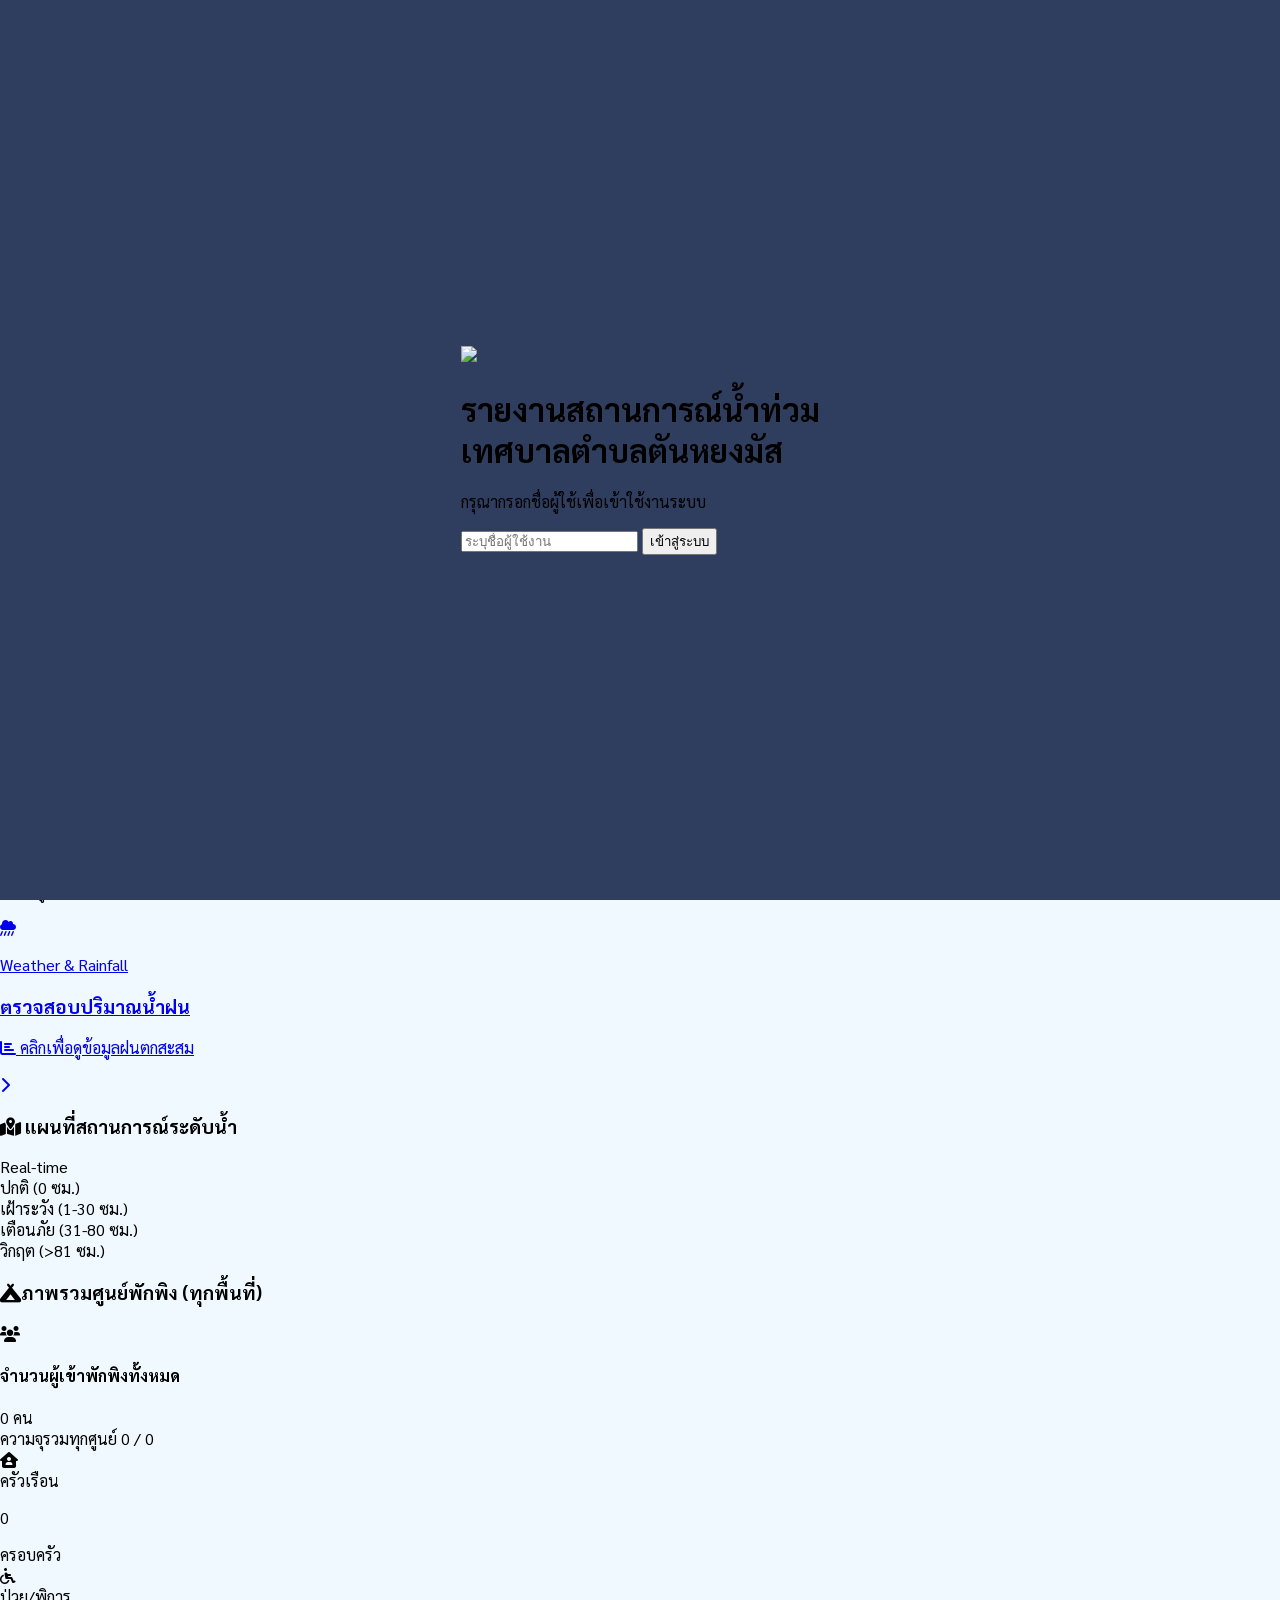
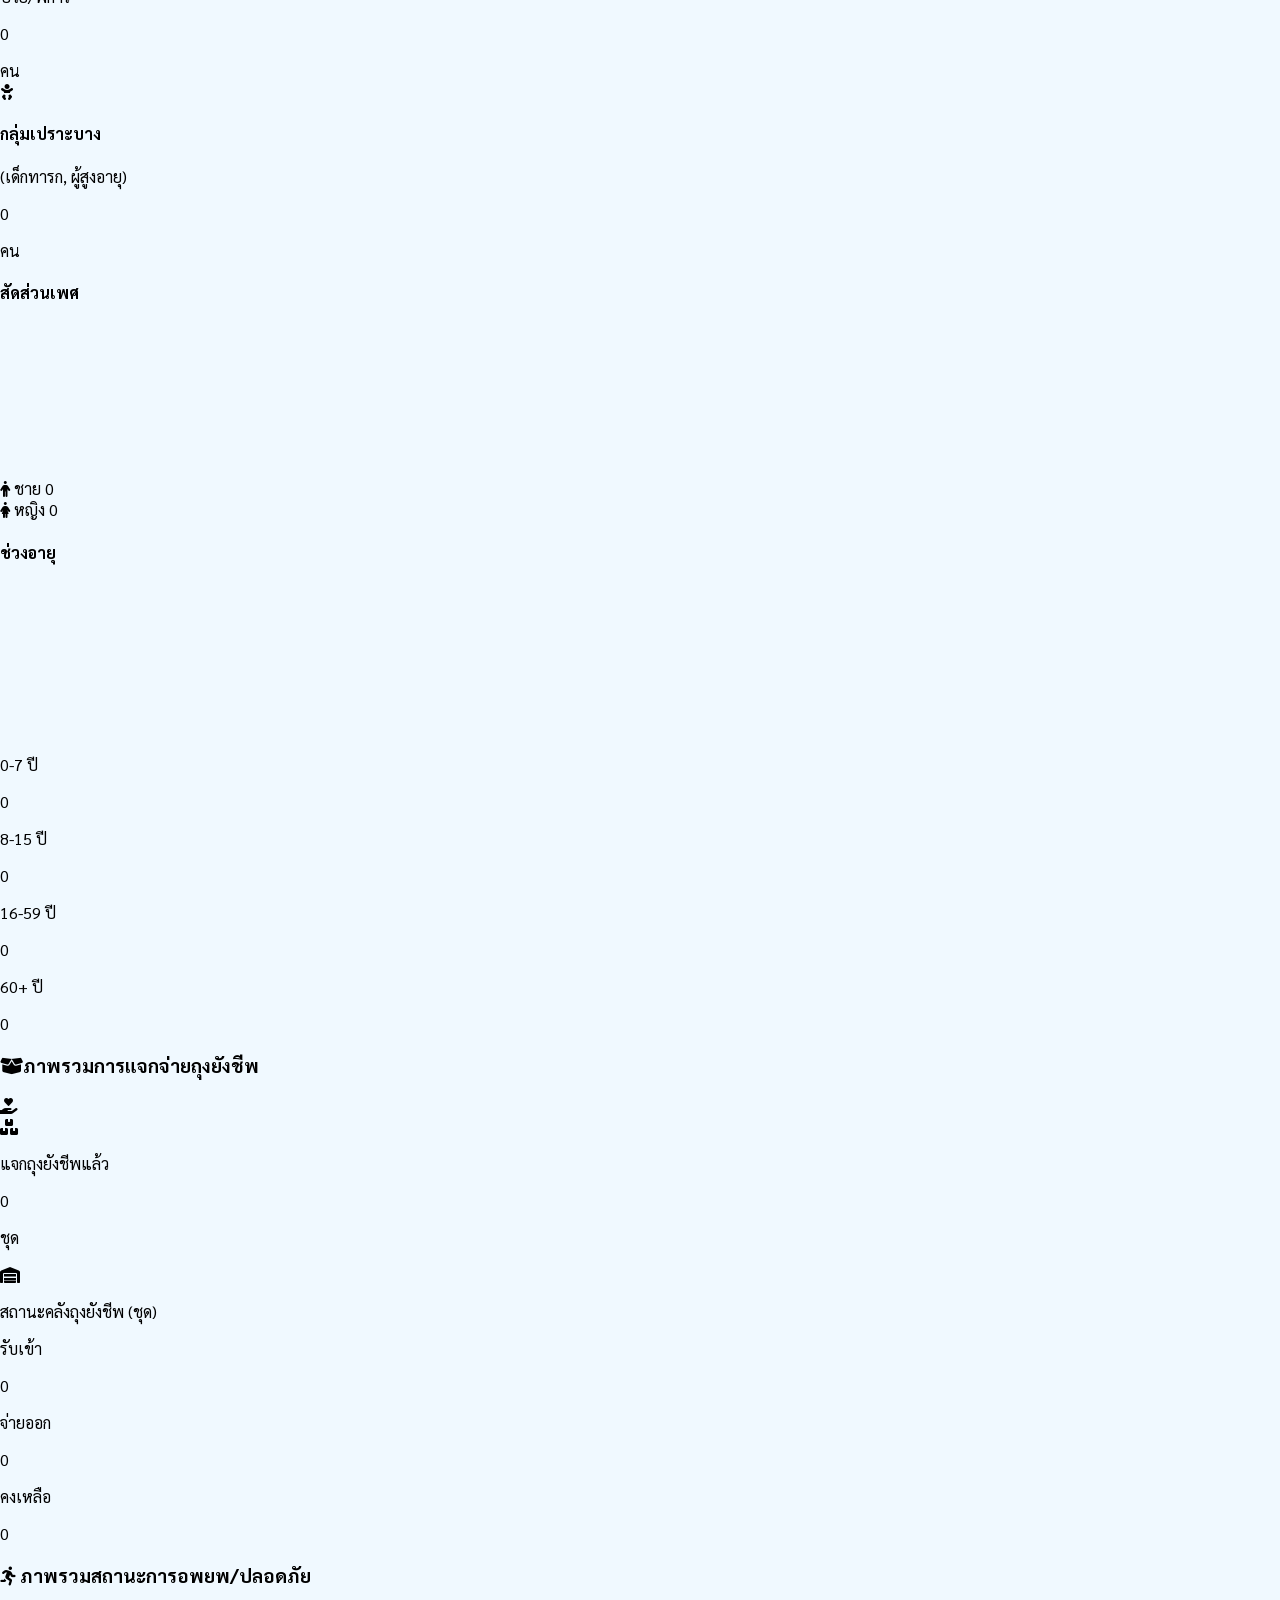
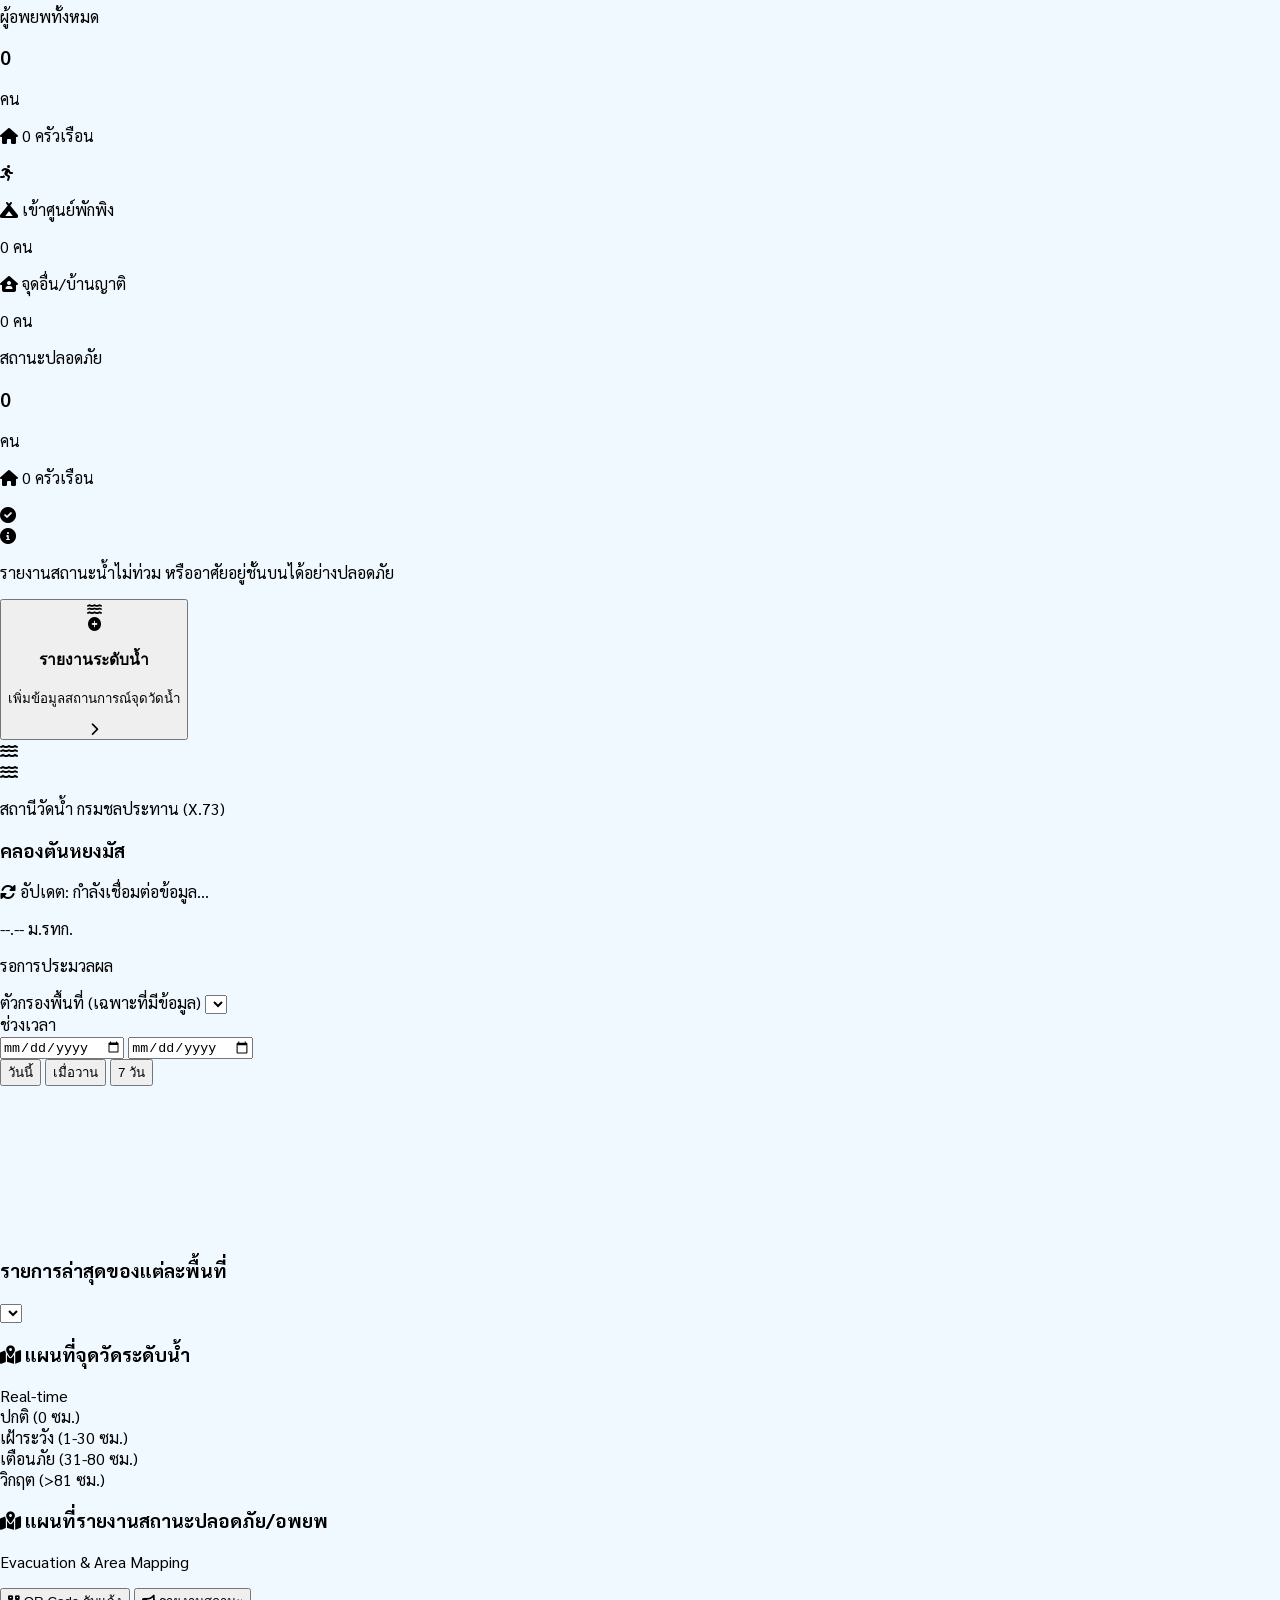
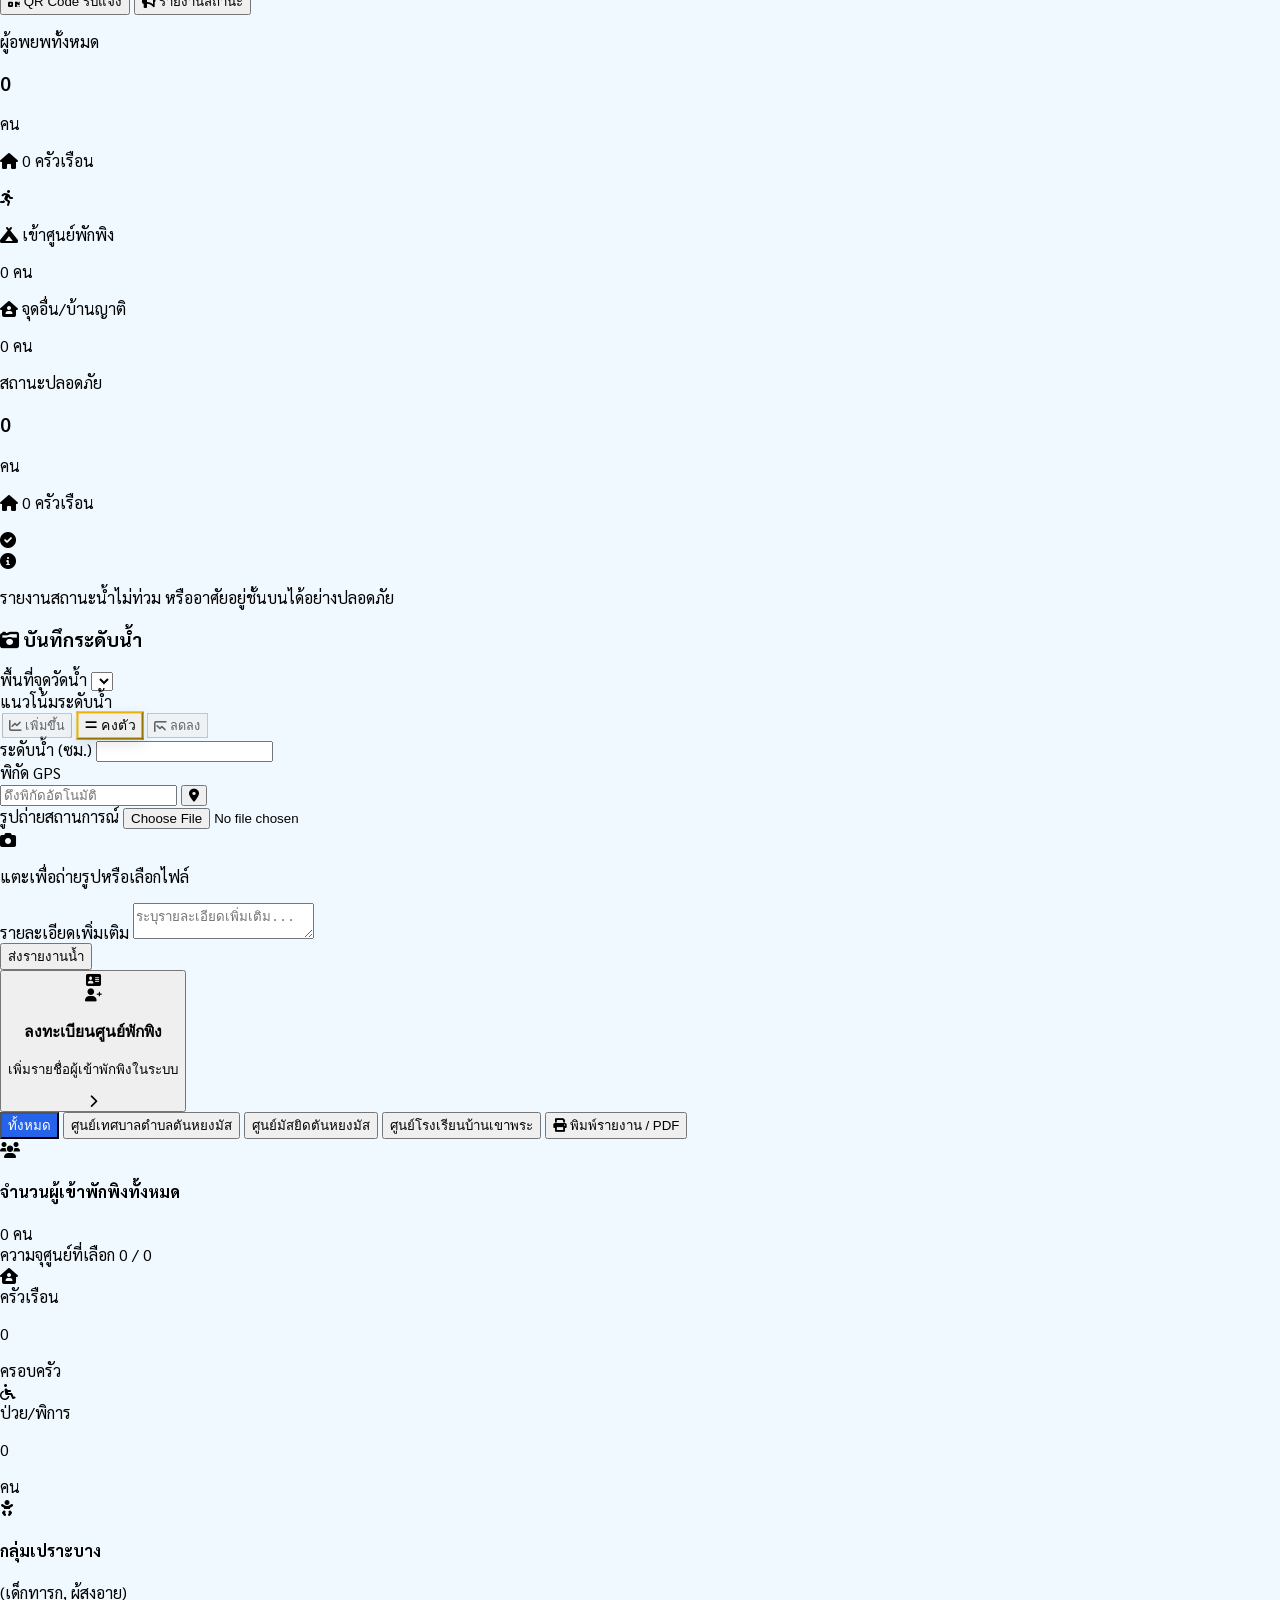
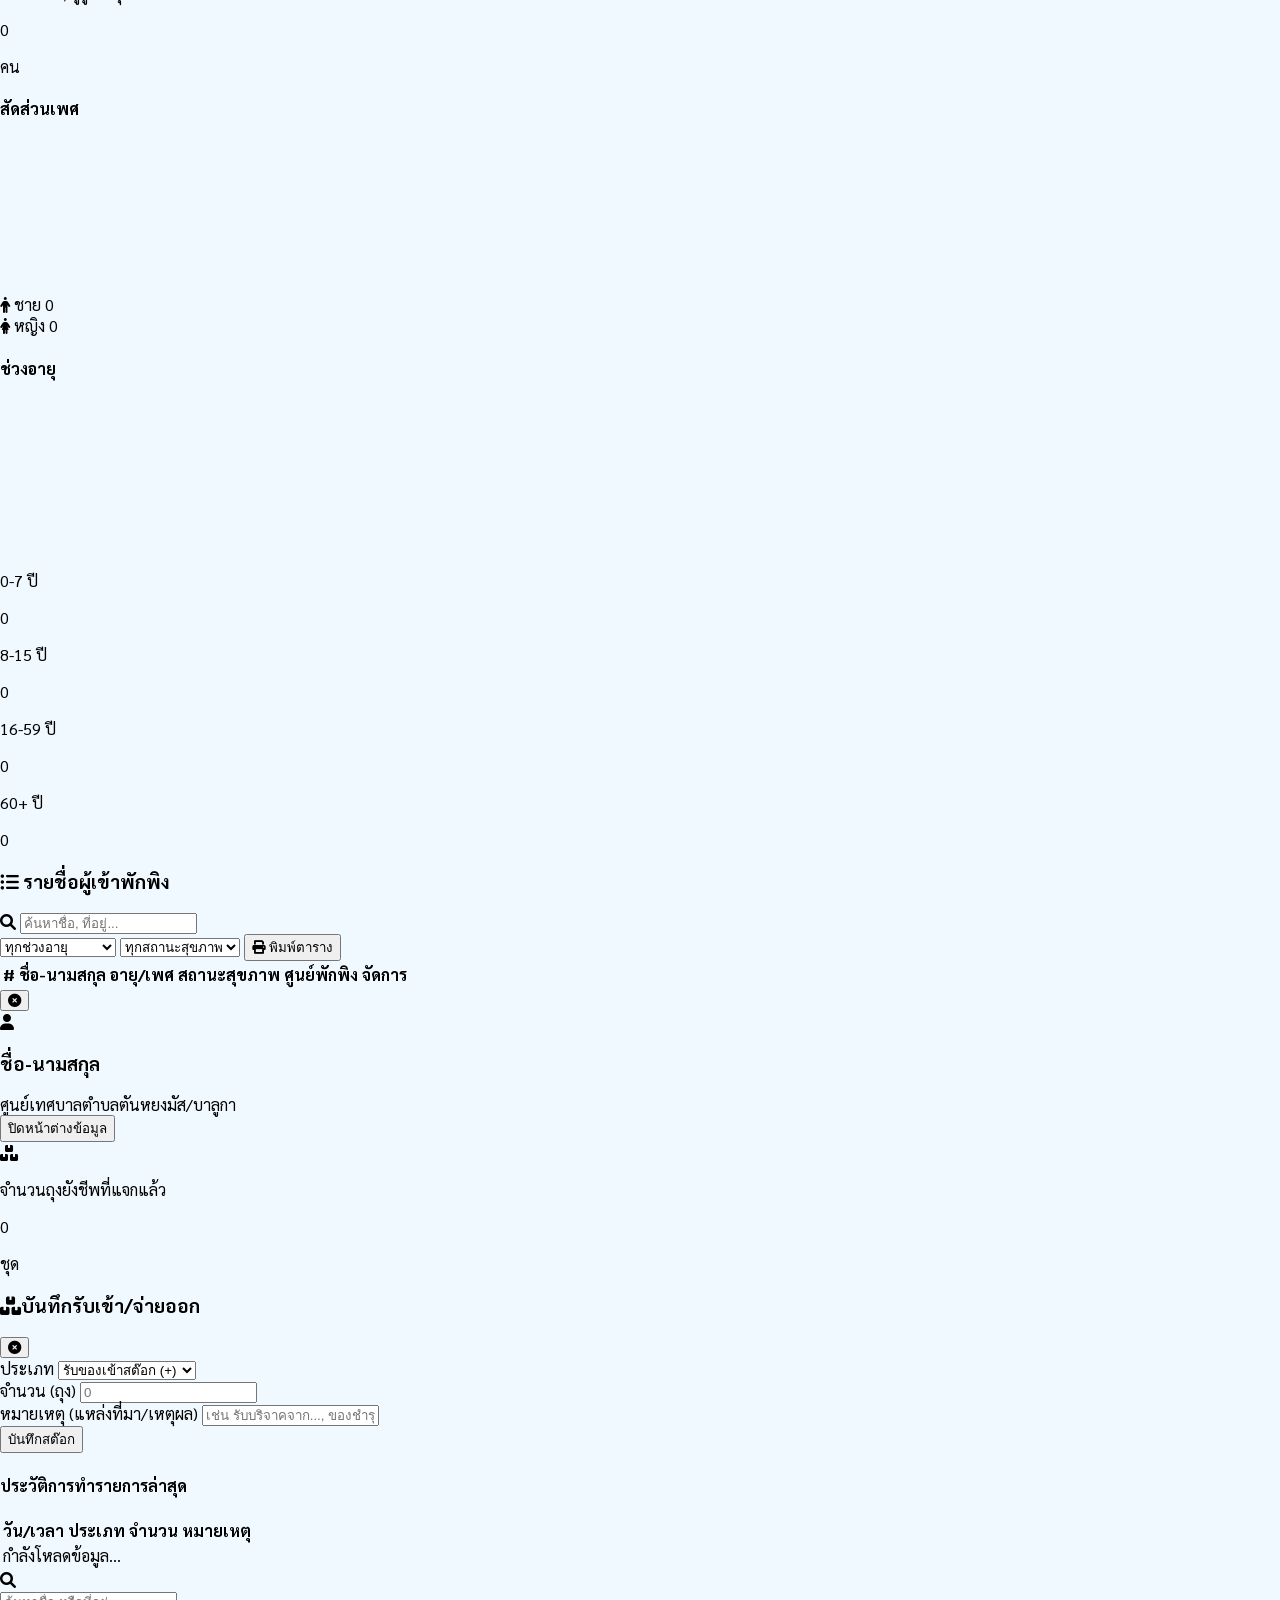
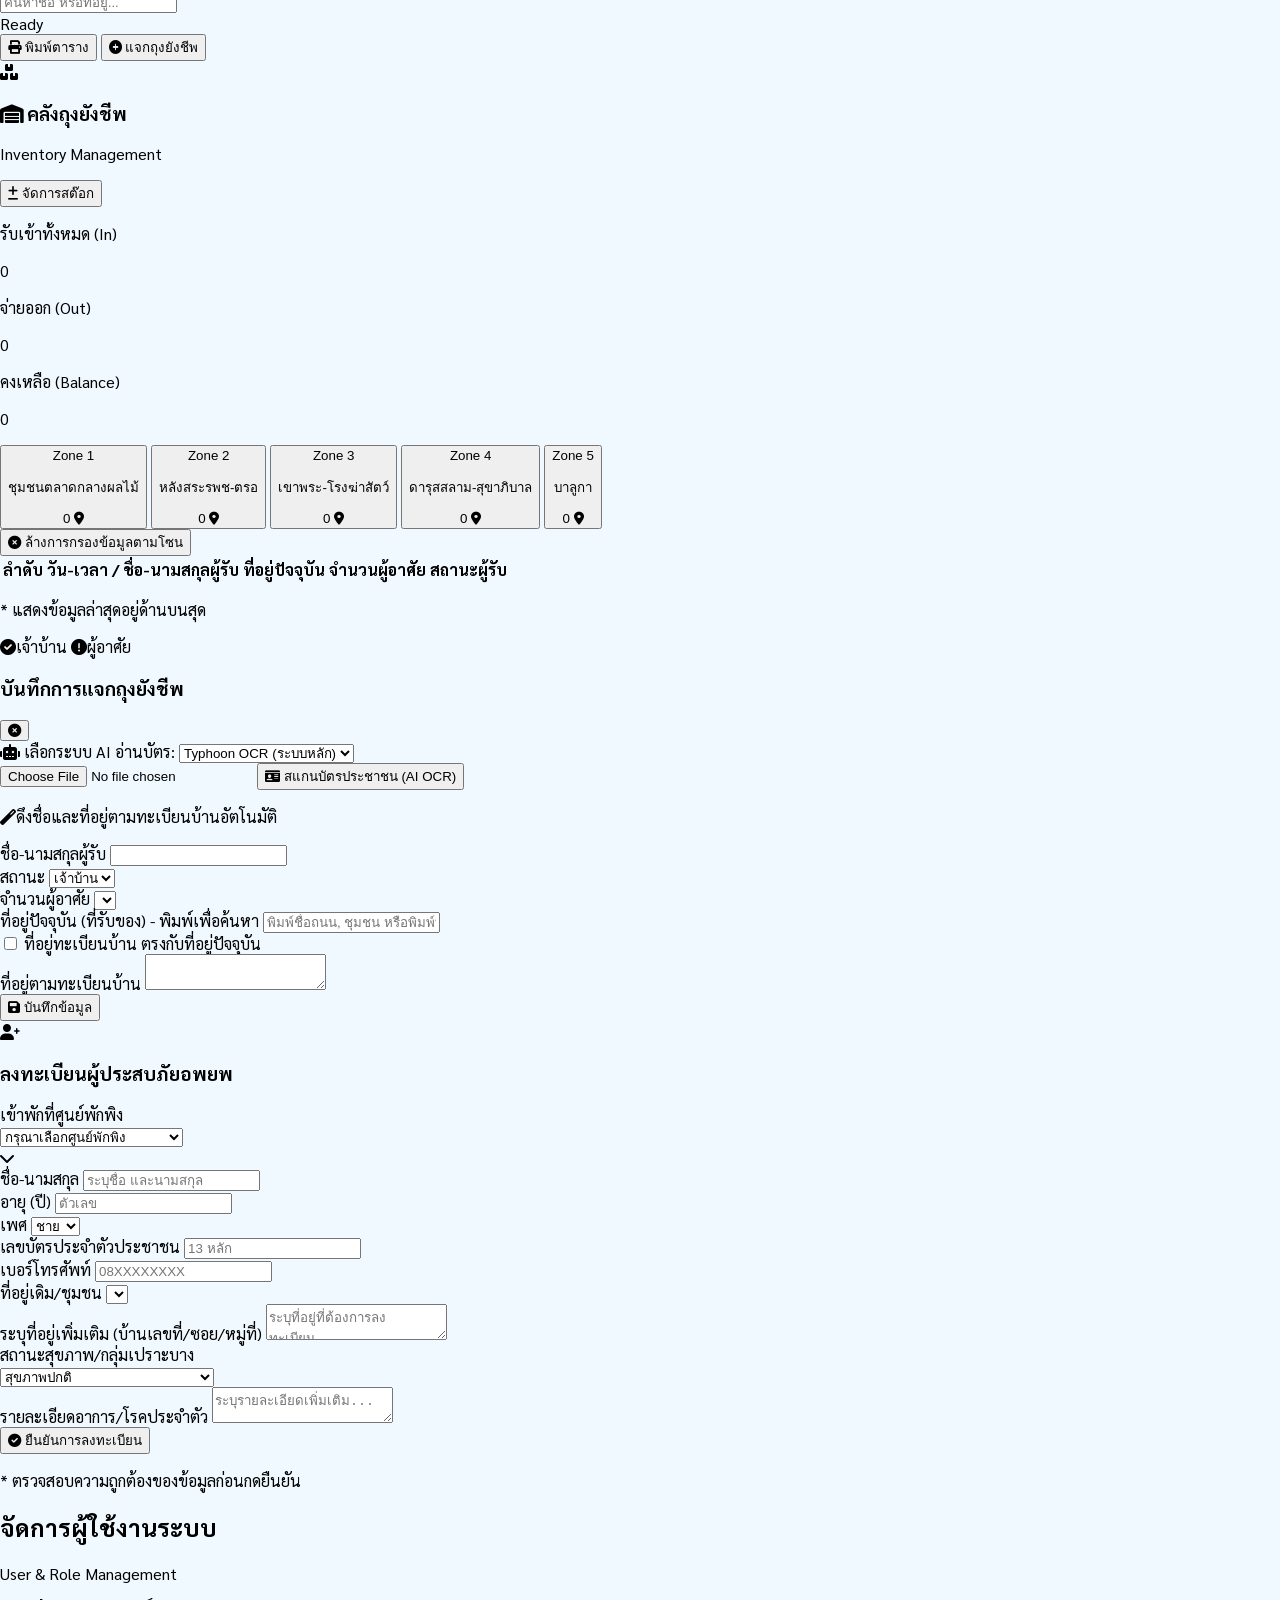
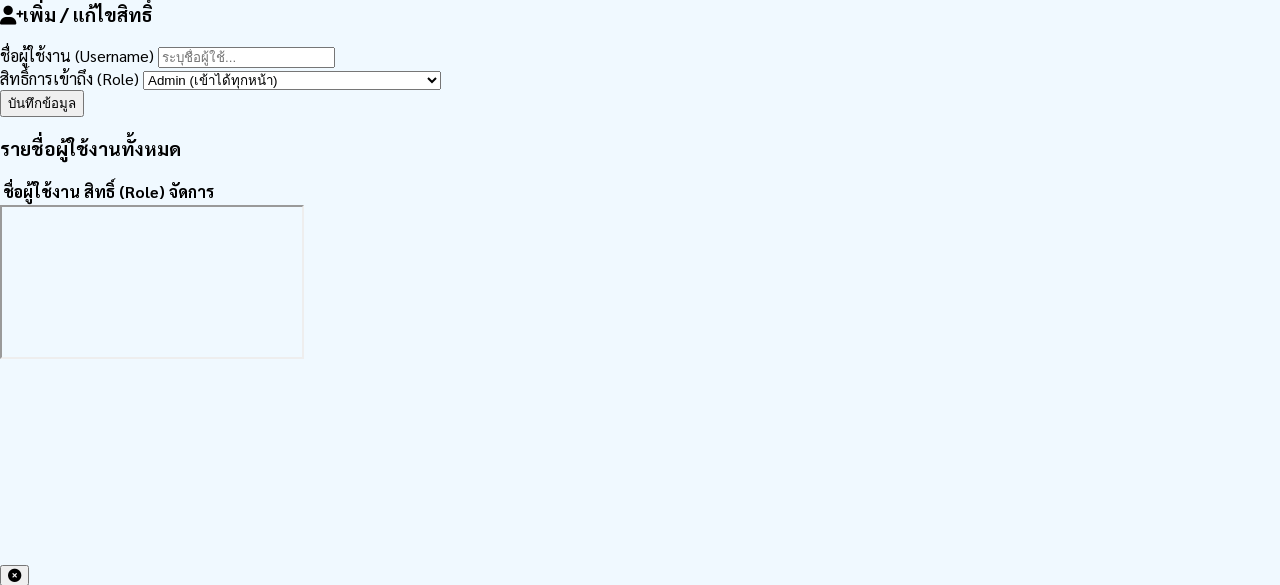
==== commit 357617f4: "Update index.html" ====
--- a/index.html
+++ b/index.html
@@ -632,6 +632,36 @@
         </div>
     </div>
 </div>
+    <!-- ใช้แท็ก <a> เพื่อให้ทั้งกล่องสามารถกดคลิกไปยังหน้า Rainfall.html ได้ -->
+<a href="Rainfall.html" class="block w-full bg-white rounded-2xl p-4 md:p-5 shadow-sm border border-slate-100 hover:shadow-md hover:border-sky-300 transition-all duration-300 group relative overflow-hidden mb-6 cursor-pointer">
+    
+    <!-- แถบสีตกแต่งด้านซ้าย (โทนสีฟ้า-คราม บ่งบอกถึงฝน) -->
+    <div class="absolute left-0 top-0 bottom-0 w-1.5 bg-gradient-to-b from-sky-400 to-indigo-500"></div>
+
+    <!-- เอฟเฟกต์วงกลมตกแต่งด้านขวา (จะขยายขึ้นเมื่อเอาเมาส์ชี้) -->
+    <div class="absolute -right-4 -top-4 w-20 h-20 bg-sky-50 rounded-full group-hover:scale-[2] transition-transform duration-700 opacity-50 z-0"></div>
+
+    <div class="flex items-center justify-between relative z-10">
+        <div class="flex items-center gap-3 pl-2 md:gap-4">
+            <!-- 🌟 ไอคอนปริมาณน้ำฝน -->
+            <div class="w-12 h-12 md:w-14 md:h-14 bg-gradient-to-br from-sky-400 to-indigo-500 text-white rounded-[1rem] flex items-center justify-center text-2xl md:text-3xl shrink-0 shadow-md">
+                <i class="fas fa-cloud-showers-heavy"></i>
+            </div>
+            
+            <!-- ข้อความปุ่ม -->
+            <div>
+                <p class="text-[9px] md:text-[10px] font-bold text-sky-500 uppercase tracking-wide">Weather & Rainfall</p>
+                <h3 class="text-sm md:text-base font-black text-slate-700 leading-tight group-hover:text-indigo-600 transition-colors">ตรวจสอบปริมาณน้ำฝน</h3>
+                <p class="text-[10px] text-slate-400 mt-0.5"><i class="fas fa-chart-bar mr-1"></i> คลิกเพื่อดูข้อมูลฝนตกสะสม</p>
+            </div>
+        </div>
+
+        <!-- ➡️ ไอคอนลูกศรชี้ไปหน้าถัดไป (สื่อให้รู้ว่าเป็นปุ่มกดได้) -->
+        <div class="w-8 h-8 rounded-full bg-slate-50 text-slate-400 flex items-center justify-center group-hover:bg-indigo-50 group-hover:text-indigo-600 transition-colors shrink-0 shadow-inner border border-slate-100 group-hover:border-indigo-200">
+            <i class="fas fa-chevron-right text-xs"></i>
+        </div>
+    </div>
+</a>
     <!-- ส่วนที่ 1: แผนที่สถานการณ์ระดับน้ำ (แทนที่กราฟเดิม) -->
     <div class="bg-white rounded-[2rem] shadow-sm border border-slate-100 overflow-hidden mb-6">
         <div class="p-4 border-b border-slate-50 flex justify-between items-center">
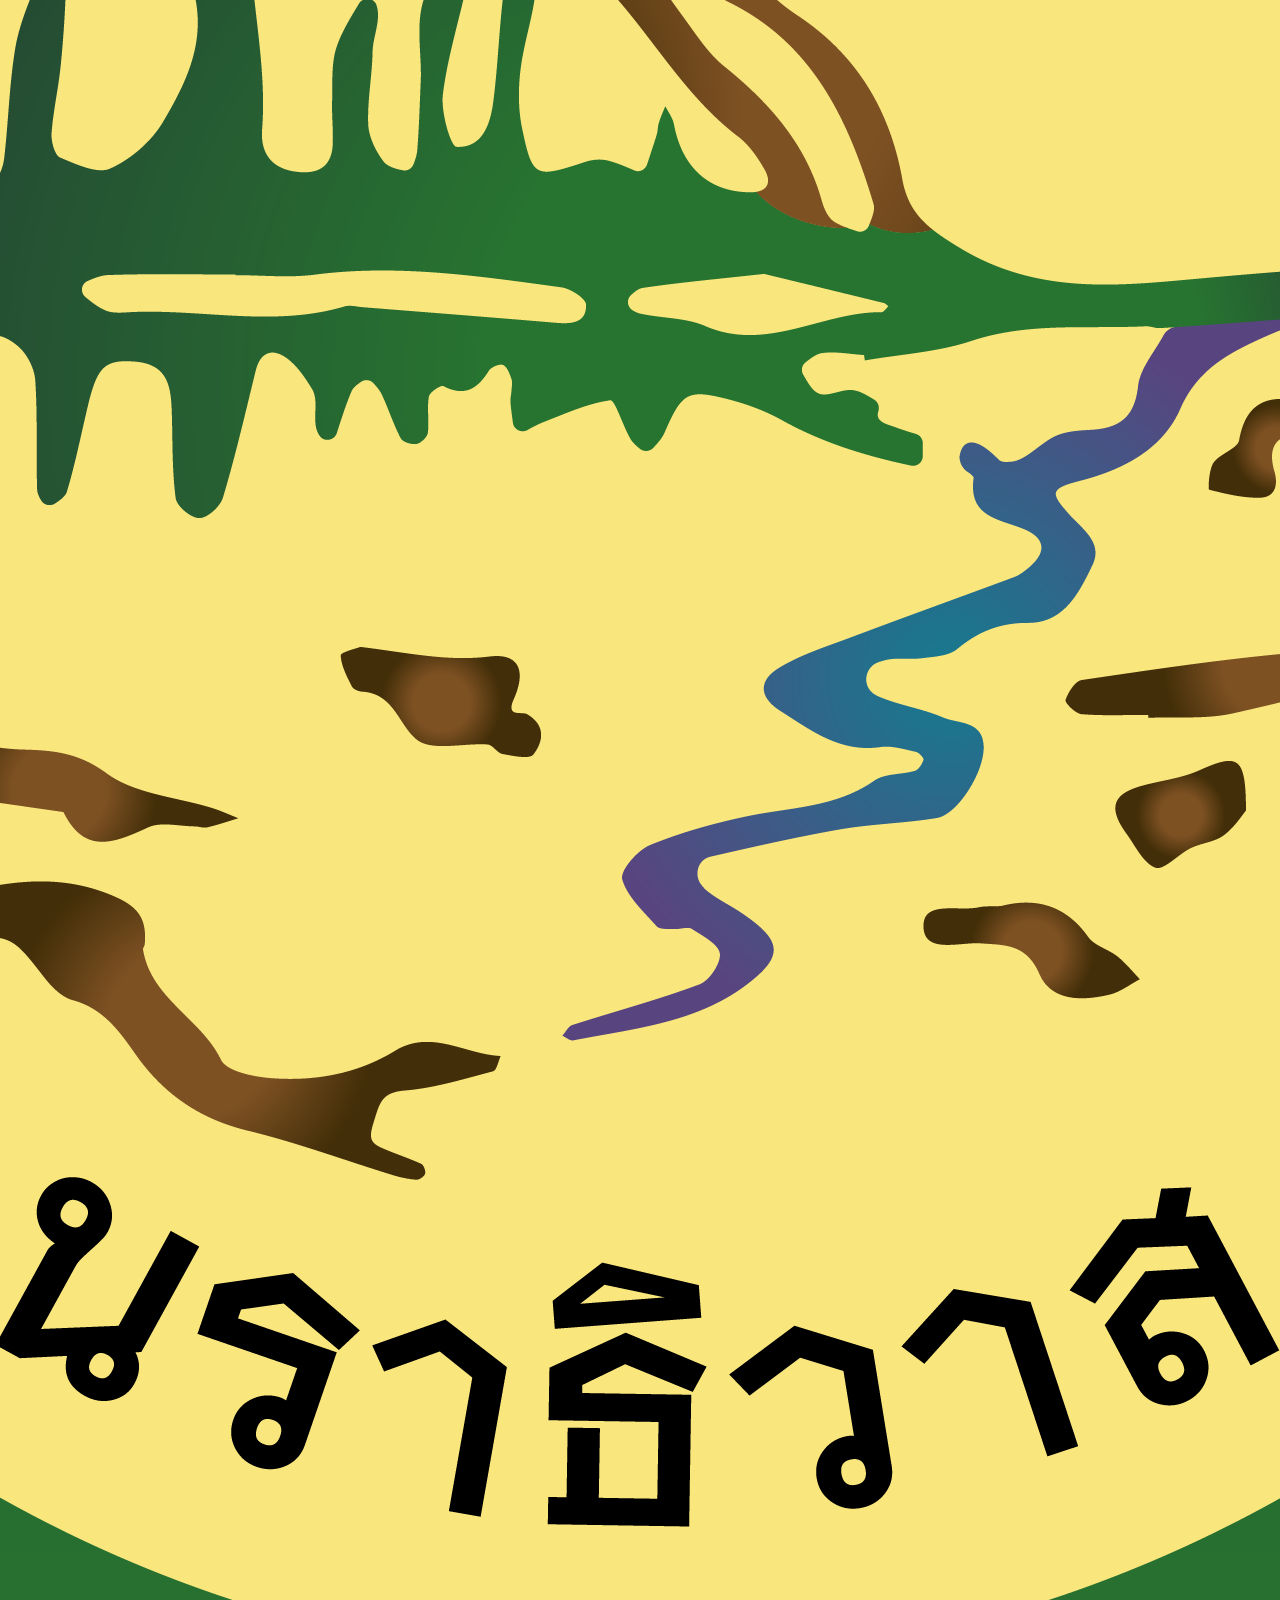
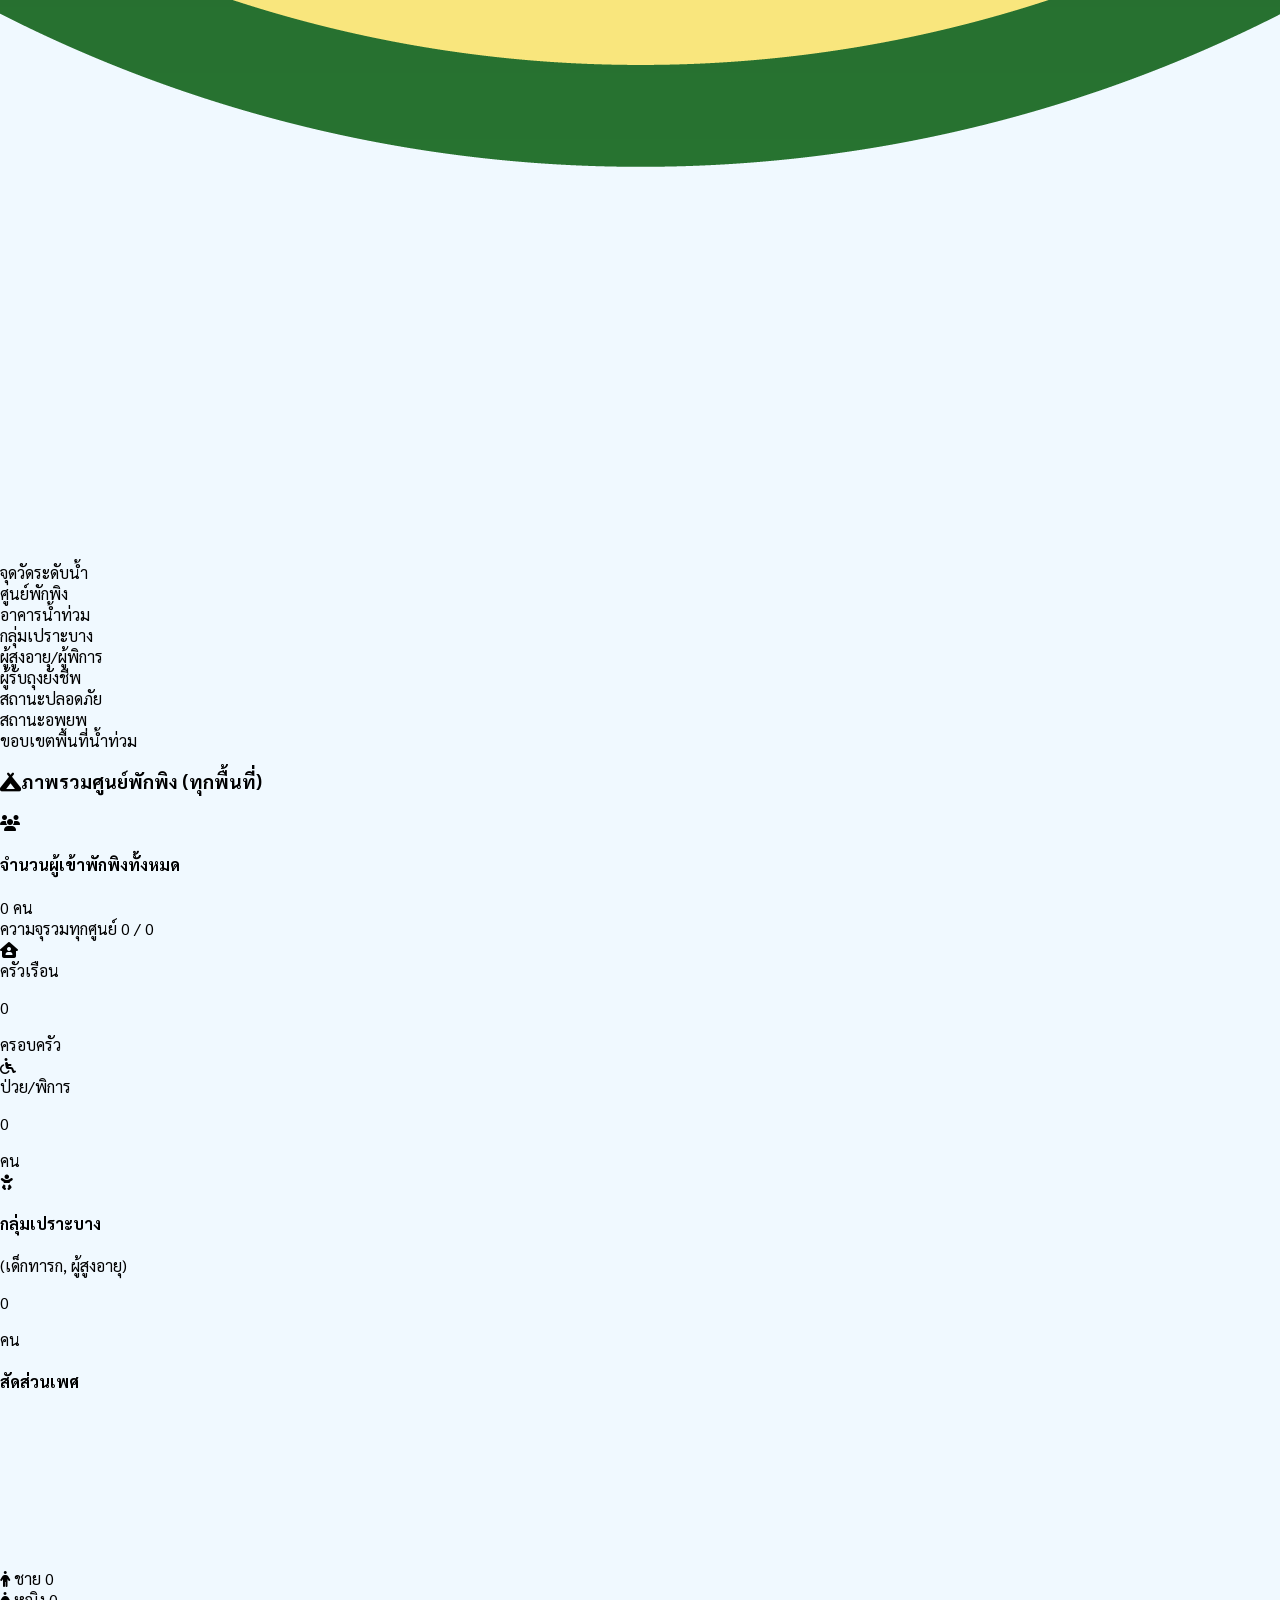
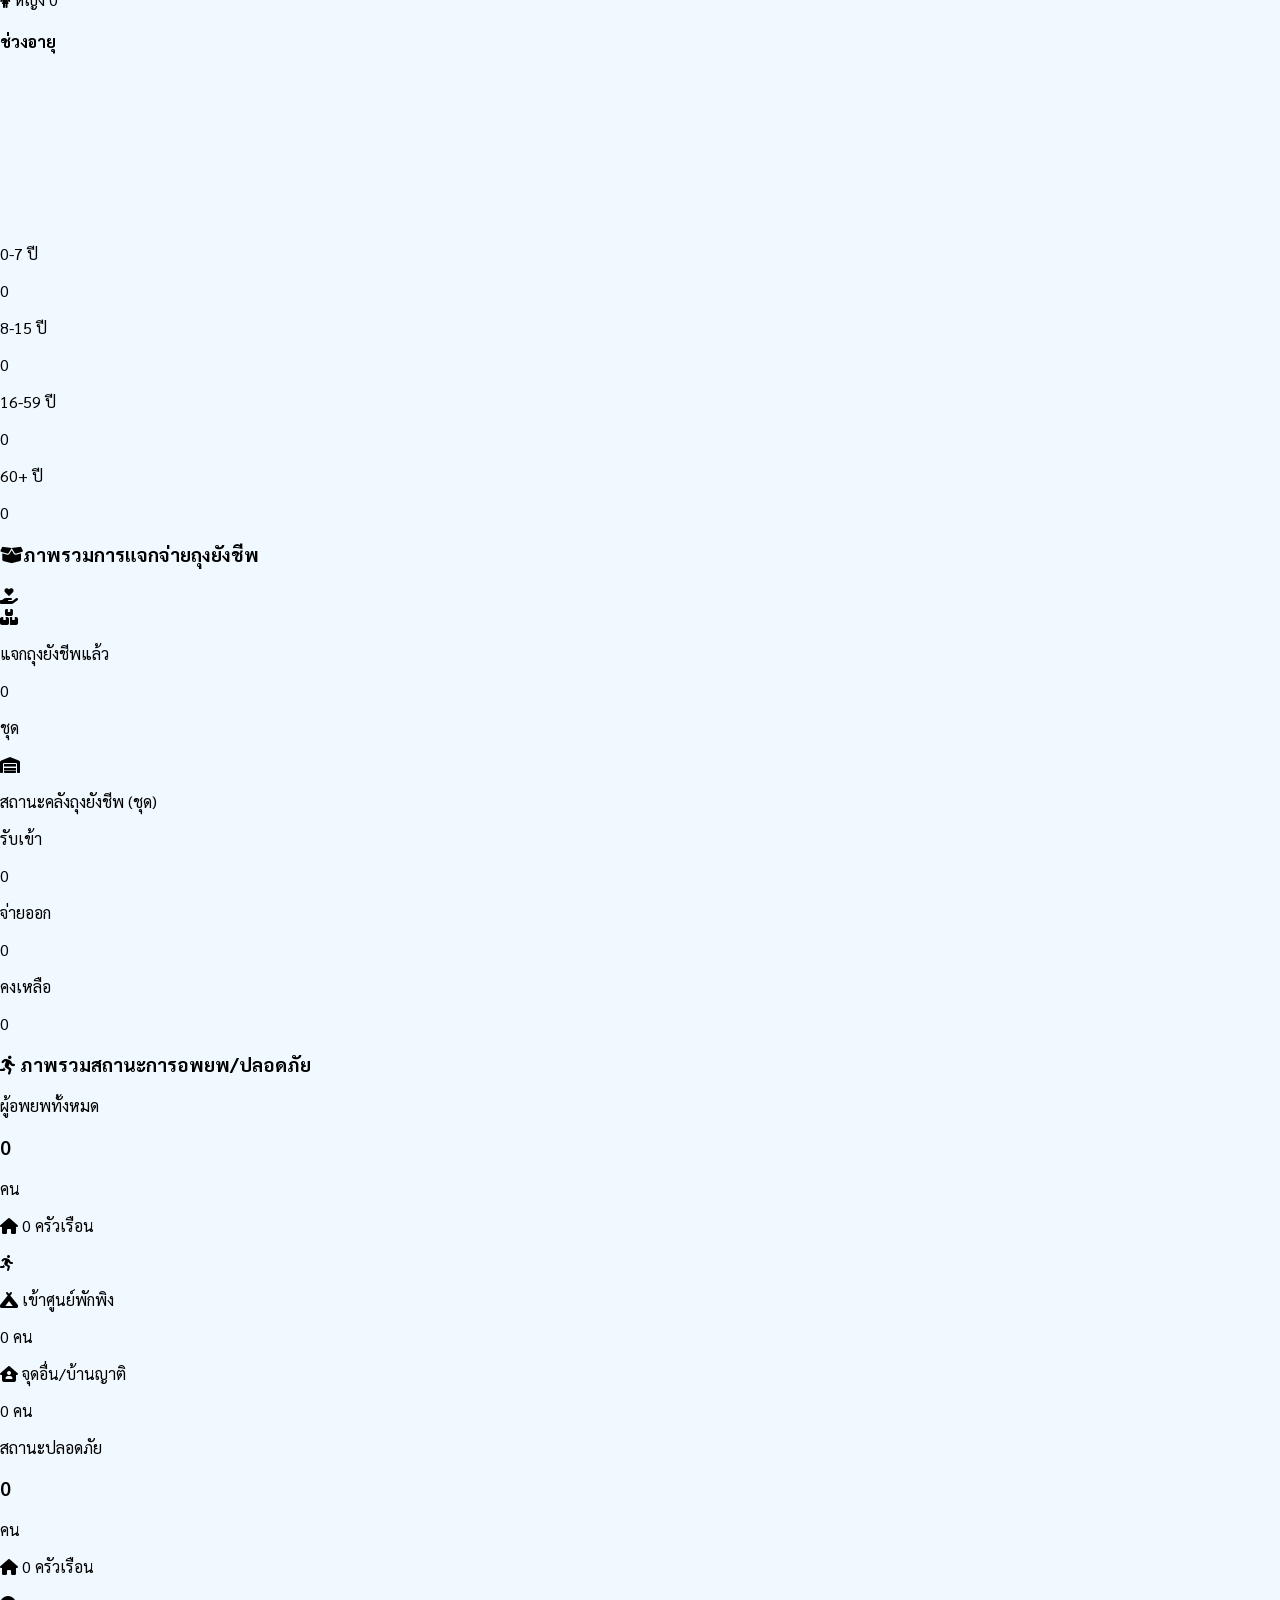
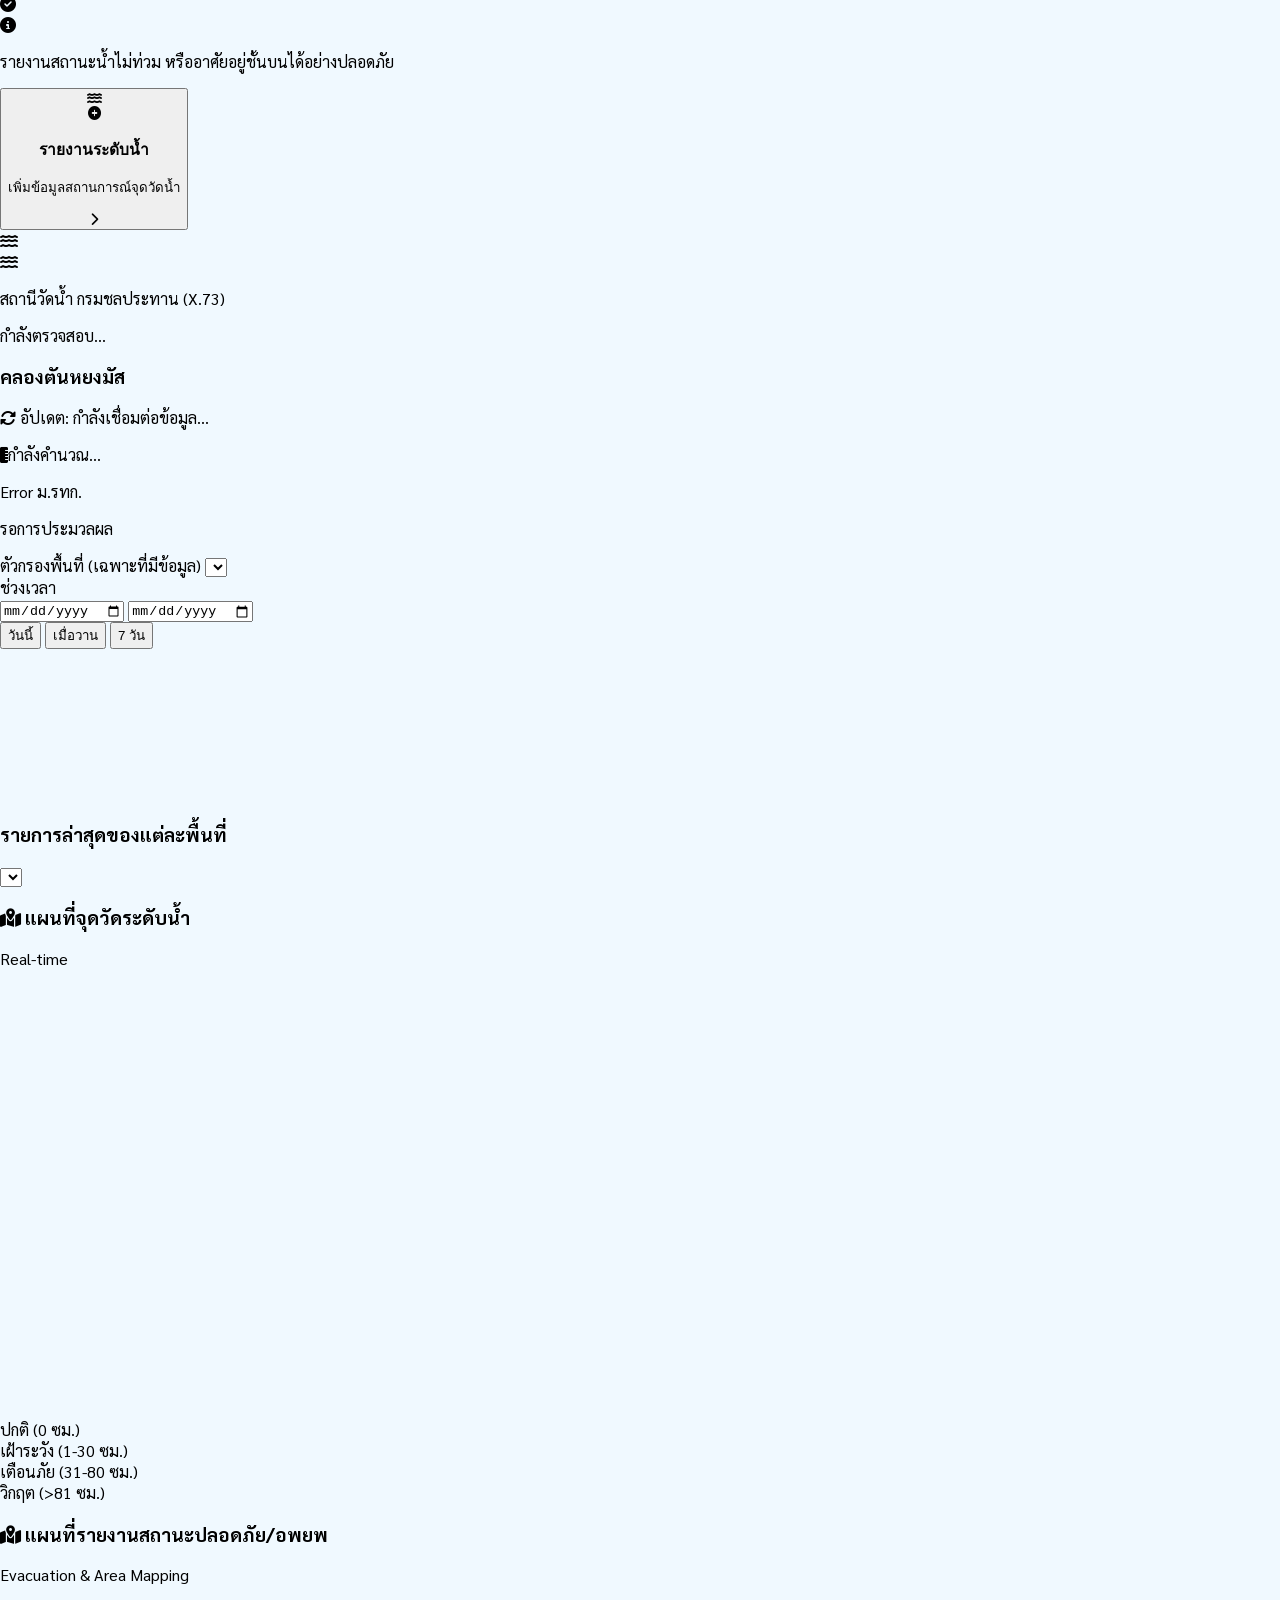
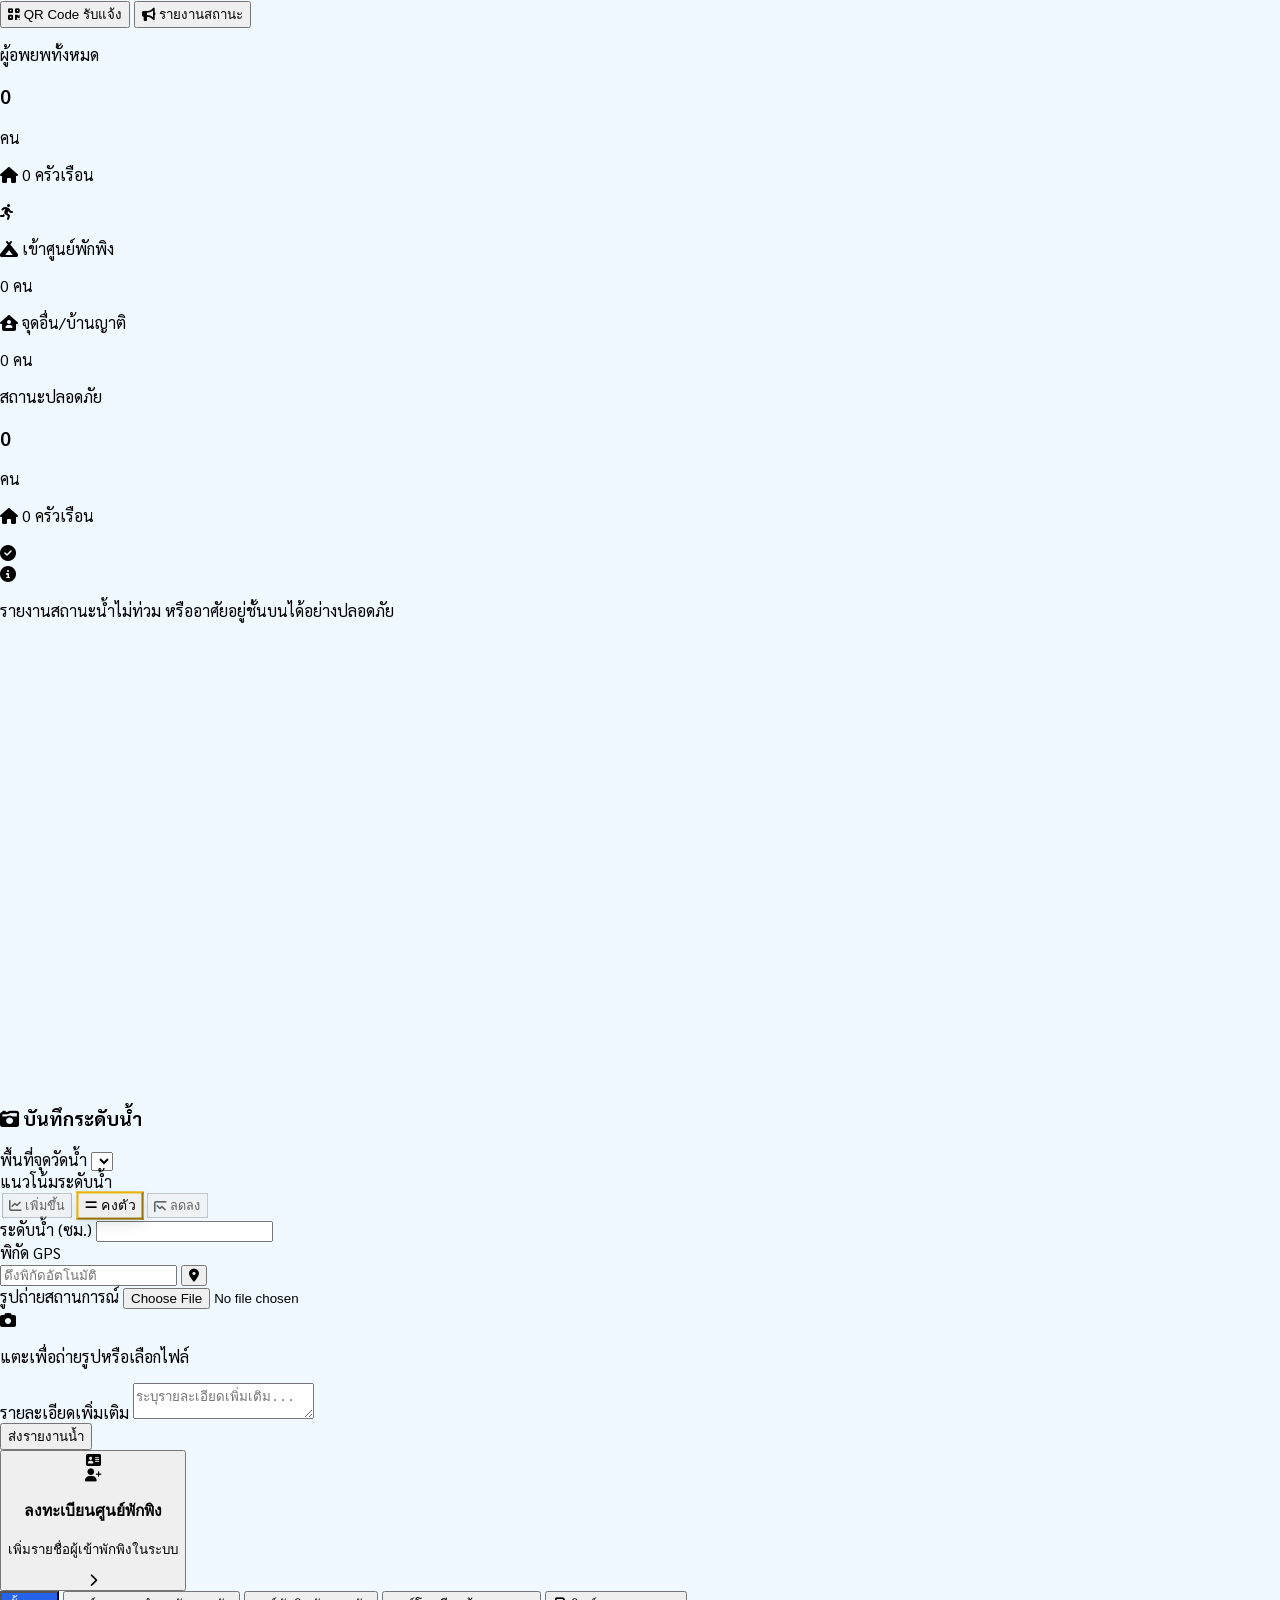
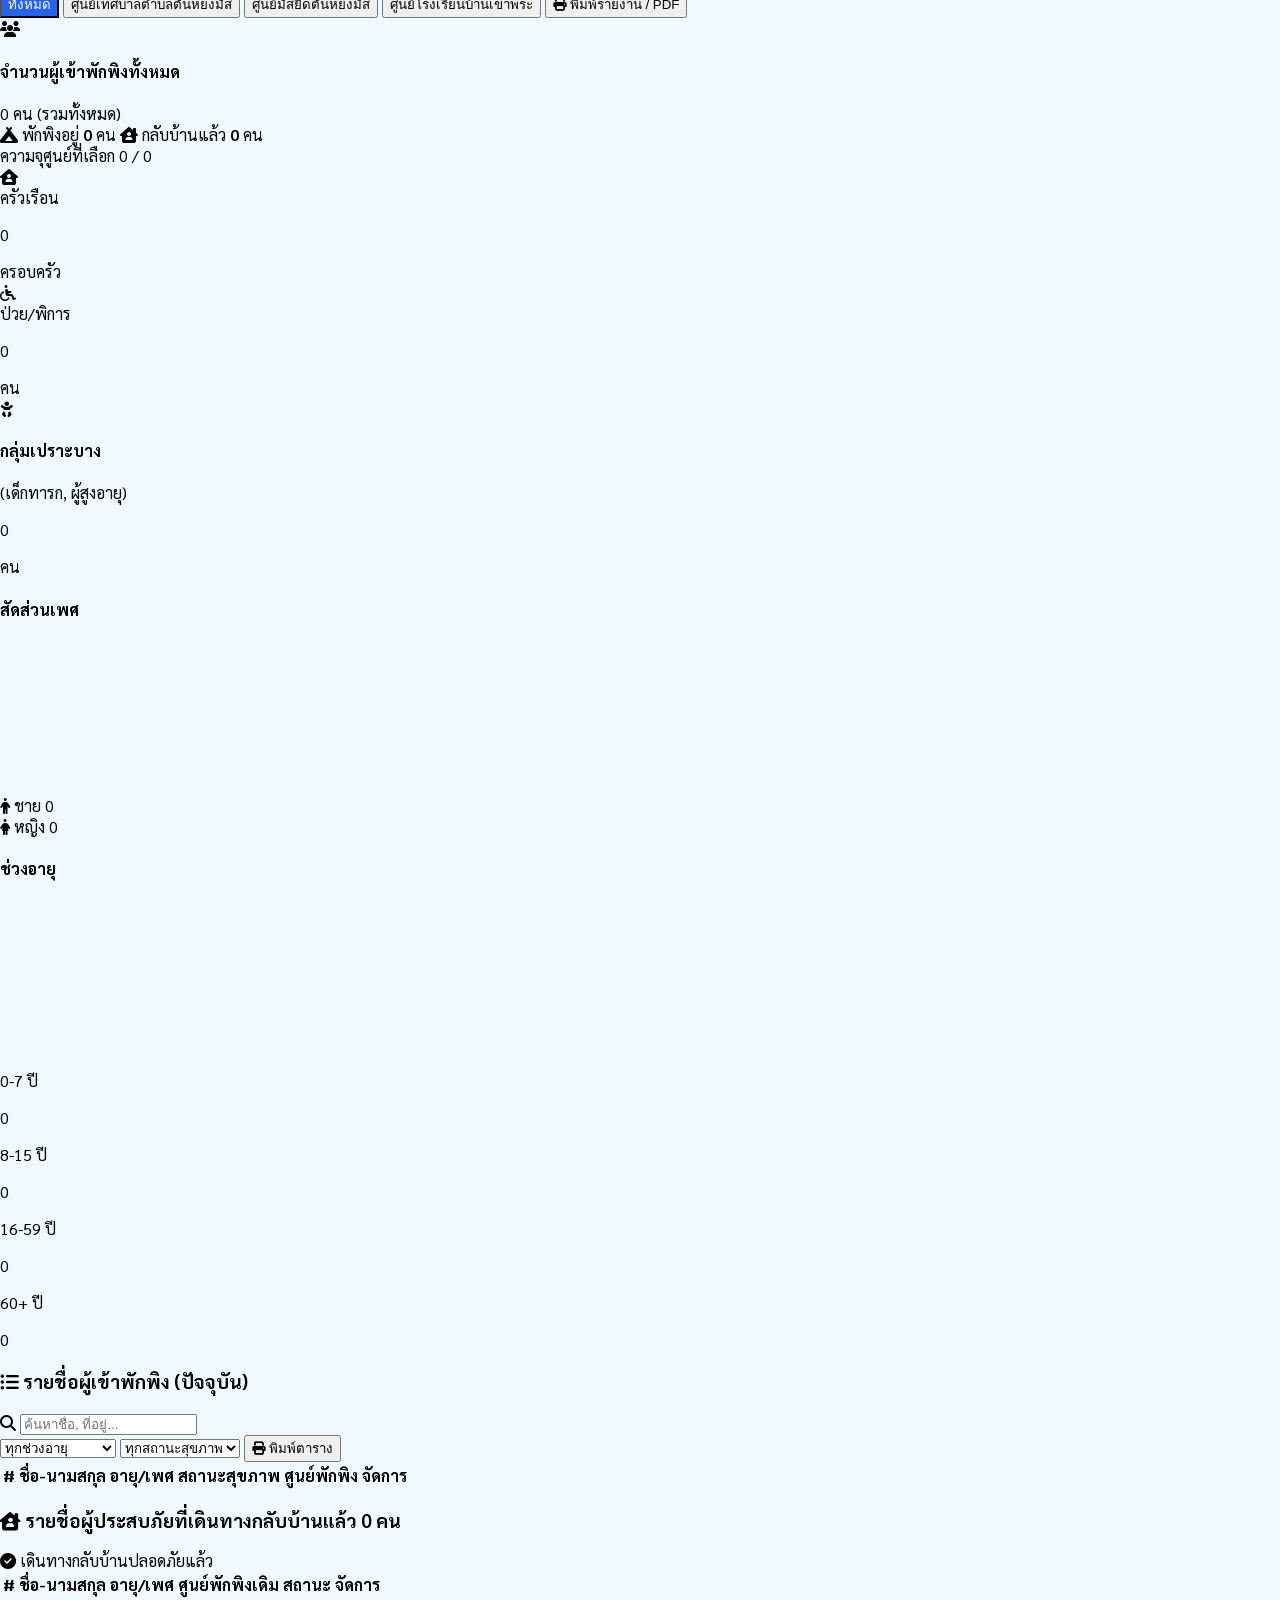
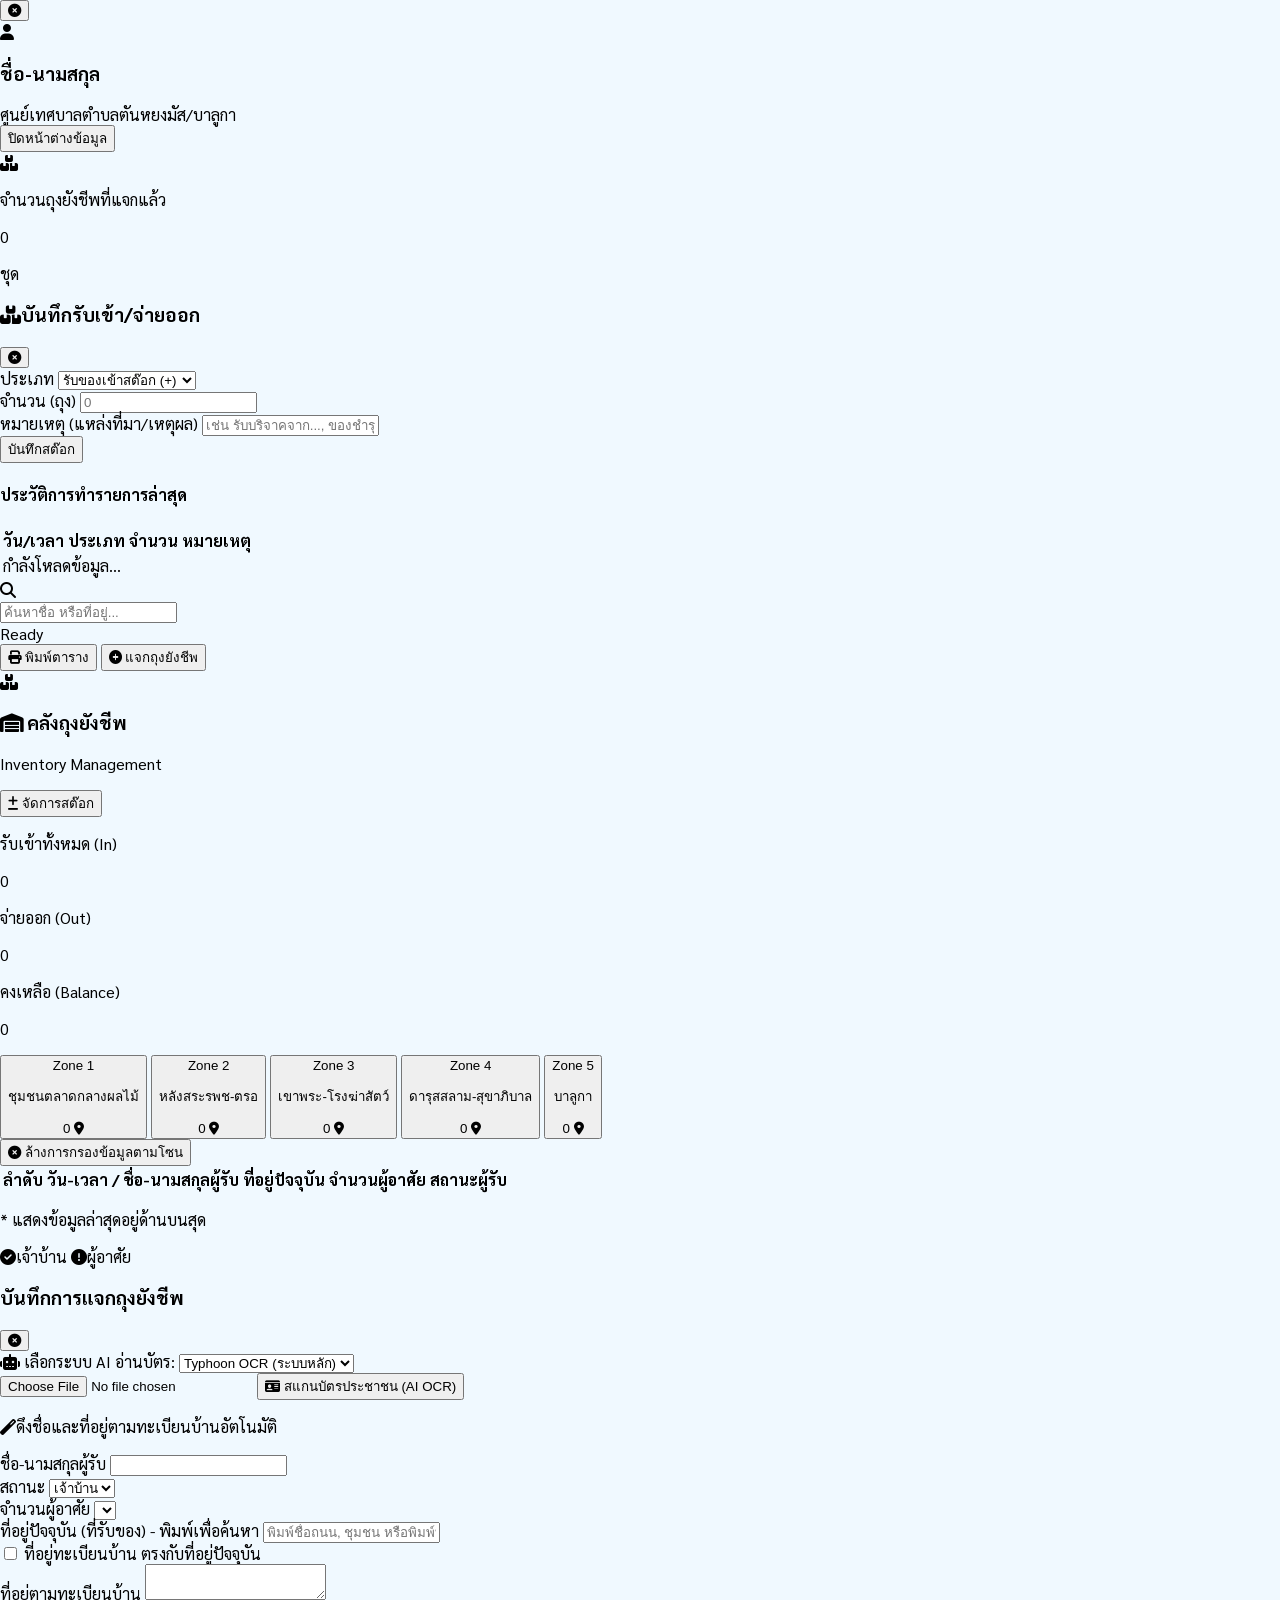
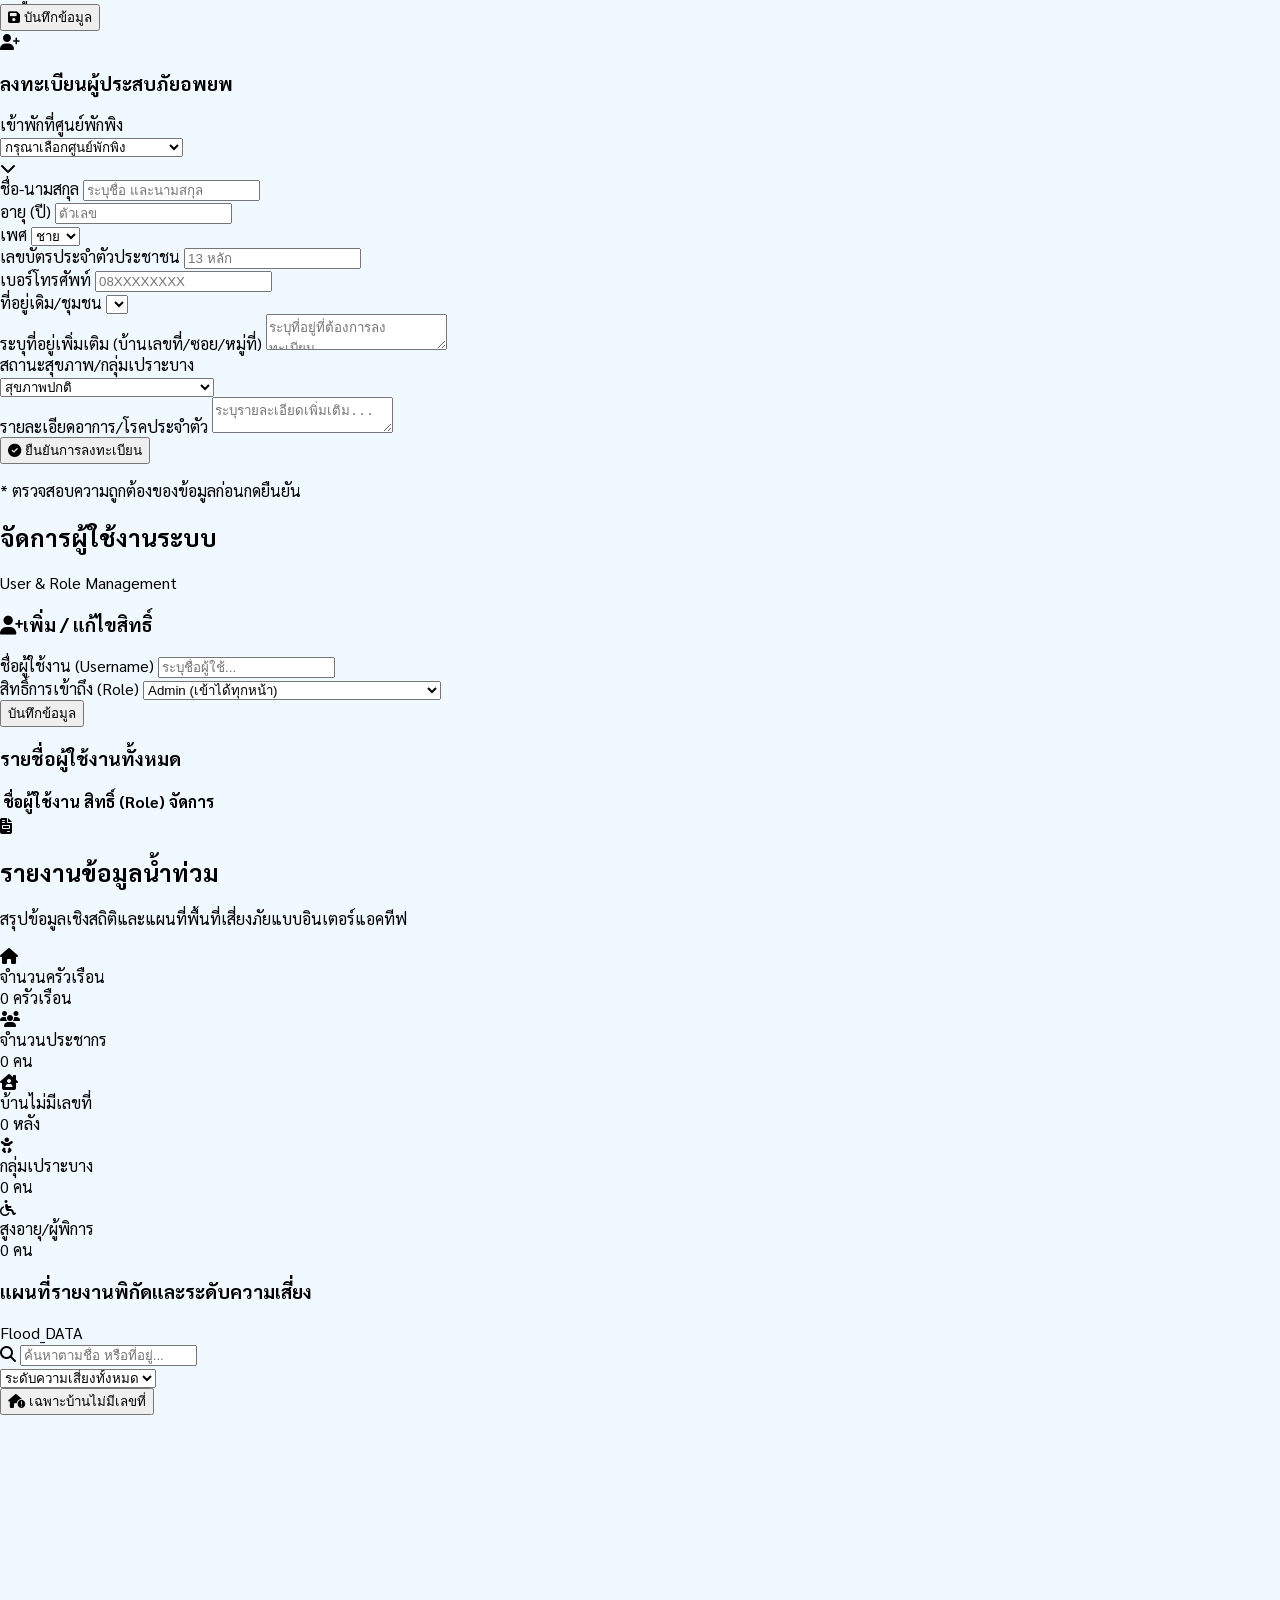
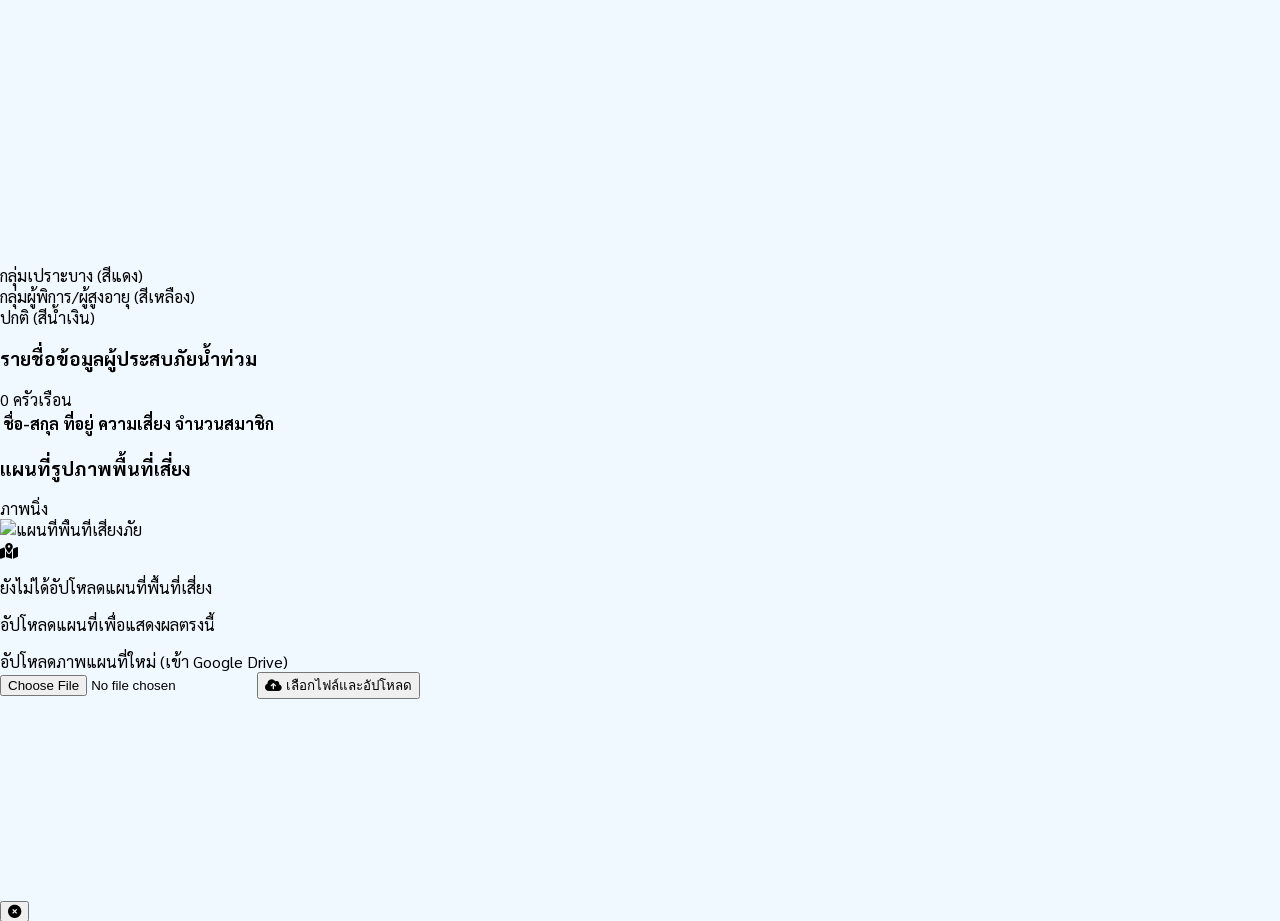
==== commit ef7a7350: "Initial commit: Flood Dashboard Web Application" ====
--- a/index.html
+++ b/index.html
@@ -1,15 +1,15 @@
-
 <!DOCTYPE html>
 <html lang="th">
+
 <head>
     <meta charset="UTF-8">
     <meta name="viewport" content="width=device-width, initial-scale=1.0, maximum-scale=1.0, user-scalable=no">
     <title>ระบบรายงานสถานการณ์น้ำท่วม ทต.ตันหยงมัส</title>
 
-    <link rel="icon" type="image/x-icon" href="favicon.ico">
-    <link rel="apple-touch-icon" sizes="180x180" href="https://img2.pic.in.th/pic/71f81565dc59a7f9545542493a5514ab.png">
-    <link rel="icon" type="image/png" sizes="32x32" href="https://img2.pic.in.th/pic/71f81565dc59a7f9545542493a5514ab.png">
-    <link rel="icon" type="image/png" sizes="16x16" href="https://img2.pic.in.th/pic/71f81565dc59a7f9545542493a5514ab.png">
+    <link rel="icon" type="image/x-icon" href="assets/favicon.ico">
+    <link rel="apple-touch-icon" sizes="180x180" href="assets/logo.png">
+    <link rel="icon" type="image/png" sizes="32x32" href="assets/logo.png">
+    <link rel="icon" type="image/png" sizes="16x16" href="assets/logo.png">
     <script src="https://cdn.tailwindcss.com"></script>
     <script src="https://cdn.jsdelivr.net/npm/chart.js"></script>
     <script src="https://cdn.jsdelivr.net/npm/chartjs-adapter-date-fns"></script>
@@ -18,5532 +18,2682 @@
     <link rel="stylesheet" href="https://unpkg.com/leaflet@1.9.4/dist/leaflet.css" />
     <script src="https://unpkg.com/leaflet@1.9.4/dist/leaflet.js"></script>
     <link rel="stylesheet" href="https://unpkg.com/leaflet-draw@0.4.14/dist/leaflet.draw.css" />
+    <link rel="stylesheet" href="https://cdnjs.cloudflare.com/ajax/libs/font-awesome/6.4.0/css/all.min.css"
+        integrity="sha512-iecdLmaskl7CVkqkXNQ/ZH/XLlvWZOJyj7Yy7tcenmpD1ypASozpmT/E0iPtmFIB46ZmdtAc9eNBvH0H/ZpiBw=="
+        crossorigin="anonymous" referrerpolicy="no-referrer" />
     <script src="https://unpkg.com/leaflet-draw@0.4.14/dist/leaflet.draw.js"></script>
-    <style>
-        @import url('https://fonts.googleapis.com/css2?family=Sarabun:wght@300;400;700&display=swap');
-        body { font-family: 'Sarabun', sans-serif; background-color: #f0f9ff; margin: 0; overflow-x: hidden; -webkit-tap-highlight-color: transparent; }
-        
-        /* Sidebar Desktop Logic */
-        .sidebar-expanded { width: 14rem; }
-        .sidebar-collapsed { width: 4.5rem; }
-        .nav-text, .logo-text { transition: opacity 0.2s; }
-        .sidebar-collapsed .nav-text, .sidebar-collapsed .logo-text { display: none; }
-        
-        /* Active States */
-        .active-menu { background-color: #eff6ff; border-left: 4px solid #2563eb; color: #1e40af; font-weight: bold; }
-        .active-menu-mobile { color: #2563eb !important; font-weight: bold; }
-
-        .animate-pulse-fast { animation: pulse 1.5s infinite; }
-        @keyframes pulse { 0%, 100% { opacity: 1; } 50% { opacity: .7; } }
-        
-        #loginPage { position: fixed; inset: 0; z-index: 1000; background-color: #2f3e5f; display: flex; align-items: center; justify-content: center; }
-        /* ค้นหาส่วน <style> และเพิ่ม/แก้ไขโค้ดด้านล่างนี้ */
-        .water-card-img-container { height: 100px; width: 100%; overflow: hidden; background-color: #e2e8f0; } /* เริ่มต้นที่ 100px สำหรับมือถือ */
-            @media (min-width: 768px) { .water-card-img-container { height: 160px; } } /* ขยายเป็น 160px สำหรับคอมพิวเตอร์ */
-
-            @media (max-width: 767px) {
-                .main-content-area { padding-bottom: 120px !important; } /* เพิ่มช่องว่างด้านล่างกัน Bottom Bar บัง */
-                .card-title { font-size: 0.75rem; } /* ย่อชื่อพื้นที่ */
-                .card-value { font-size: 1.25rem; } /* ย่อตัวเลขระดับน้ำ */
-        }
-
-        /* ==============================================================
-   Responsive Layout: ตั้งแต่ มือถือ ไปจนถึง แท็บเล็ต 12 นิ้ว (1366px)
-   ============================================================== */
-@media (max-width: 1366px) {
-    /* ซ่อนเมนูด้านข้าง (Sidebar) */
-    .sidebar-desktop { display: none !important; }
-    
-    /* แสดงเมนูด้านล่าง (Bottom Navigation) */
-    .bottom-nav-mobile { display: flex !important; }
-    
-    /* ป้องกันเนื้อหาโดน Bottom Nav บัง */
-    .main-content-area { padding-bottom: 120px !important; }
-    .content-area { padding-bottom: 80px !important; }
-    
-    /* บังคับแสดงปุ่มพิเศษสำหรับมือถือ (ทับการทำงานของคลาส lg:hidden ใน Tailwind) */
-    .lg\:hidden { display: flex !important; } 
-}
-
-/* ==============================================================
-   Responsive Layout: หน้าจอ PC / Laptop (ใหญ่กว่า 1366px ขึ้นไป)
-   ============================================================== */
-@media (min-width: 1367px) {
-    /* แสดงเมนูด้านข้าง และซ่อนเมนูด้านล่าง */
-    .sidebar-desktop { display: flex !important; }
-    .bottom-nav-mobile { display: none !important; }
-    .content-area { padding-bottom: 20px !important; }
-}
-
-        .shelter-filter-btn.active-shelter-btn {
-        background-color: #2563eb !important;
-        color: white !important;
-        }
-        .no-scrollbar::-webkit-scrollbar { display: none; }
-        .no-scrollbar { -ms-overflow-style: none; scrollbar-width: none; }
-
-    .trend-btn { opacity: 0.6; transform: scale(0.95); }
-    .active-trend { 
-        opacity: 1 !important; 
-        transform: scale(1.05) !important; 
-        box-shadow: 0 4px 12px rgba(0,0,0,0.1); 
-    }
-    /* สีขอบปุ่มเมื่อถูกเลือก */
-    .active-trend[onclick*="เพิ่มขึ้น"] { border-color: #ef4444 !important; }
-    .active-trend[onclick*="คงตัว"] { border-color: #eab308 !important; }
-    .active-trend[onclick*="ลดลง"] { border-color: #22c55e !important; }
-
-    /* ปรับแต่งความสูงให้แสดงผลประมาณ 15 คน (ประมาณ 650px) */
-    .no-scrollbar-style::-webkit-scrollbar {
-        width: 4px;
-    }
-    .no-scrollbar-style::-webkit-scrollbar-track {
-        background: #f8fafc;
-    }
-    .no-scrollbar-style::-webkit-scrollbar-thumb {
-        background: #cbd5e1;
-        border-radius: 10px;
-    }
-
-    /* การจัดการ Layout สำหรับมือถือ */
-@media (max-width: 1024px) {
-    /* ซ่อน Sidebar ปกติ */
-    #sidebar {
-        transform: translateX(-100%);
-        transition: transform 0.3s ease;
-    }
-    
-    /* เมื่อเปิด Sidebar ในมือถือ */
-    #sidebar.mobile-open {
-        transform: translateX(0);
-        width: 280px !important;
-    }
-
-    /* ปรับระยะขอบเนื้อหาหลัก */
-    #mainContent {
-        margin-left: 0 !important;
-        padding-bottom: 80px; /* เว้นที่ให้ Bottom Nav */
-    }
-
-    /* แสดง Bottom Nav เฉพาะในจอเล็ก */
-    #bottomNav {
-        display: flex !important;
-    }
-}
-
-/* สไตล์ Bottom Navigation */
-#bottomNav {
-    display: none;
-    position: fixed;
-    bottom: 0;
-    left: 0;
-    right: 0;
-    height: 65px;
-    background: rgba(255, 255, 255, 0.9);
-    backdrop-filter: blur(10px);
-    border-top: 1px solid #f1f5f9;
-    z-index: 100;
-    justify-content: space-around;
-    align-items: center;
-    padding: 0 10px;
-}
-
-.mobile-nav-btn {
-    display: flex;
-    flex-direction: column;
-    align-items: center;
-    color: #94a3b8;
-    font-size: 10px;
-    font-weight: 800;
-    transition: all 0.2s;
-}
-
-.mobile-nav-btn.active {
-    color: #2563eb;
-}
-
-.mobile-nav-btn i {
-    font-size: 18px;
-    margin-bottom: 4px;
-}
-
-/* Animation สำหรับหมุดวิกฤต (สีแดง) */
-@keyframes pulse-red {
-    0% {
-        transform: scale(0.95);
-        box-shadow: 0 0 0 0 rgba(220, 38, 38, 0.7);
-    }
-    70% {
-        transform: scale(1);
-        box-shadow: 0 0 0 15px rgba(220, 38, 38, 0);
-    }
-    100% {
-        transform: scale(0.95);
-        box-shadow: 0 0 0 0 rgba(220, 38, 38, 0);
-    }
-}
-
-.critical-pulse {
-    animation: pulse-red 1.5s infinite;
-    border-radius: 50%;
-}
-/* ปรับแต่งสไตล์พื้นฐานของ Leaflet Popup */
-.leaflet-popup-content-wrapper {
-    border-radius: 1.5rem;
-    padding: 0;
-    overflow: hidden;
-    box-shadow: 0 10px 25px -5px rgba(0, 0, 0, 0.1), 0 8px 10px -6px rgba(0, 0, 0, 0.1);
-}
-
-.leaflet-popup-content {
-    margin: 0 !important;
-    width: 220px !important;
-}
-
-.leaflet-popup-tip {
-    background: white;
-}
-
-/* คลาสช่วยสำหรับ Popup */
-.popup-badge {
-    font-size: 9px;
-    font-weight: 900;
-    padding: 2px 8px;
-    border-radius: 99px;
-    text-transform: uppercase;
-    letter-spacing: 0.05em;
-}
-/* แก้ไข Z-Index ของ Leaflet Draw */
-.leaflet-draw-toolbar a {
-    background-image: url('https://cdnjs.cloudflare.com/ajax/libs/leaflet.draw/1.0.4/images/spritesheet.png') !important;
-}
-
-/* สไตล์ Marker */
-.evac-marker-pulse {
-    animation: pulse-red 2s infinite;
-}
-.marker-pulse {
-    animation: pulse-red 2s infinite;
-}
-
-@keyframes pulse-red {
-    0% { stroke-width: 2px; stroke-opacity: 1; }
-    50% { stroke-width: 6px; stroke-opacity: 0.5; }
-    100% { stroke-width: 2px; stroke-opacity: 1; }
-}
-#search_results {
-    display: block;
-    position: absolute;
-    background: white;
-    width: 100%;
-    z-index: 9999 !important; /* สำคัญ: ต้องอยู่หน้าสุด */
-    border: 1px solid #e2e8f0;
-    border-radius: 0.75rem;
-    box-shadow: 0 10px 15px -3px rgba(0, 0, 0, 0.1);
-  }
-/* --- CSS สำหรับการพิมพ์รายงาน (Print Styles) --- */
-@media print {
-    /* 1. ซ่อนองค์ประกอบที่ไม่เกี่ยวข้องทั้งหมด (Sidebar, Navbar, ปุ่มต่างๆ) */
-    body > *:not(#printArea) {
-        display: none !important;
-    }
-
-    /* 2. แสดงพื้นที่พิมพ์และขยายให้เต็มหน้ากระดาษ */
-    #printArea {
-        display: block !important;
-        position: absolute;
-        left: 0;
-        top: 0;
-        width: 100%;
-        margin: 0;
-        padding: 0;
-        background-color: white;
-    }
-
-    /* 3. ตั้งค่าหน้ากระดาษ A4 แนวนอน (Landscape) */
-    @page {
-        size: A4 landscape;
-        margin: 1cm;
-    }
-
-    /* 4. จัดการเลย์เอาต์หน้าแรก (หน้ากราฟ) */
-    .print-page {
-        width: 100%;
-        height: 100%;
-    }
-
-    .report-header {
-        text-align: center;
-        margin-bottom: 30px;
-        border-bottom: 2px solid #334155;
-        padding-bottom: 10px;
-    }
-
-    .chart-container-print {
-        display: flex;
-        flex-wrap: wrap;
-        justify-content: center;
-        gap: 20px;
-    }
-
-    .chart-container-print img {
-        width: 45%; /* แสดง 2 กราฟต่อแถว */
-        height: auto;
-        border: 1px solid #e2e8f0;
-        border-radius: 8px;
-        object-fit: contain;
-    }
-
-    /* 5. บังคับขึ้นหน้าใหม่สำหรับตารางรายชื่อ */
-    .page-break {
-        display: block;
-        page-break-before: always !important;
-        margin-top: 50px;
-    }
-
-    /* 6. สไตล์ตารางรายงาน (เน้นความชัดเจนและประหยัดหมึก) */
-    .print-table {
-        width: 100%;
-        border-collapse: collapse;
-        margin-top: 20px;
-        background-color: white;
-    }
-
-    .print-table th {
-        background-color: #f1f5f9 !important;
-        color: #0f172a !important;
-        border: 1px solid #cbd5e1;
-        padding: 10px 5px;
-        font-size: 14px;
-        -webkit-print-color-adjust: exact; /* บังคับพิมพ์สีพื้นหลัง */
-    }
-
-    .print-table td {
-        border: 1px solid #cbd5e1;
-        padding: 8px 5px;
-        font-size: 12px;
-        color: #334155;
-        vertical-align: middle;
-    }
-
-    /* 7. ส่วนท้ายกระดาษ (ถ้ามี) */
-    .print-footer {
-        margin-top: 30px;
-        text-align: right;
-        font-size: 12px;
-        color: #64748b;
-    }
-
-    /* ป้องกันตารางขาดกลางแถว */
-    tr {
-        page-break-inside: avoid;
-    }
-}
-
-/* ซ่อนพื้นที่พิมพ์ในหน้าเว็บปกติ */
-#printArea.hidden {
-    display: none;
-}
-
-/* ซ่อนในโหมดหน้าจอปกติ */
-#printArea.hidden { display: none; }
-</style>
-    </style>
+    <link rel="stylesheet" href="css/main.css">
 </head>
+
 <body class="text-slate-700">
 
     <div id="loginPage">
         <div class="bg-white p-8 rounded-3xl shadow-2xl w-full max-w-sm text-center mx-4">
-            <img src="https://img2.pic.in.th/pic/71f81565dc59a7f9545542493a5514ab.png" class="w-24 mx-auto mb-4">
+            <img src="assets/logo.png" class="w-24 mx-auto mb-4">
             <h1 class="text-2xl font-bold text-blue-900 mb-2">รายงานสถานการณ์น้ำท่วม<br>เทศบาลตำบลตันหยงมัส</h1>
             <p class="text-sm text-slate-500 mb-8">กรุณากรอกชื่อผู้ใช้เพื่อเข้าใช้งานระบบ</p>
-            <input type="text" id="username" placeholder="ระบุชื่อผู้ใช้งาน" class="w-full p-4 border border-blue-100 rounded-2xl mb-4 text-center font-bold outline-none focus:ring-2 focus:ring-blue-400 bg-blue-50">
-            <button onclick="doLogin()" id="loginBtn" class="w-full bg-blue-600 text-white py-4 rounded-2xl font-bold hover:bg-blue-700 transition-all active:scale-95 shadow-lg">เข้าสู่ระบบ</button>
+            <input type="text" id="username" placeholder="ระบุชื่อผู้ใช้งาน"
+                class="w-full p-4 border border-blue-100 rounded-2xl mb-4 text-center font-bold outline-none focus:ring-2 focus:ring-blue-400 bg-blue-50">
+            <button onclick="doLogin()" id="loginBtn"
+                class="w-full bg-blue-600 text-white py-4 rounded-2xl font-bold hover:bg-blue-700 transition-all active:scale-95 shadow-lg">เข้าสู่ระบบ</button>
         </div>
     </div>
 
     <div id="mainApp" class="hidden flex min-h-screen">
-        
-       <aside id="sidebar" class="sidebar-desktop sidebar-expanded bg-white shadow-md flex-shrink-0 flex flex-col border-r border-blue-50 transition-all duration-300 sticky top-0 h-screen no-print">
-    <div class="p-4 text-center border-b border-blue-50 relative">
-        <img src="https://img2.pic.in.th/pic/71f81565dc59a7f9545542493a5514ab.png" class="w-16 mx-auto">
-        <h1 class="logo-text text-[14px] font-bold text-blue-800 mt-2 uppercase">ระบบรายงาน<br>สถานการณ์น้ำท่วม<br>เทศบาลตำบลตันหยงมัส</h1>
-    </div>
-
-    <!-- ส่วนรายการเมนู Desktop -->
-    <nav class="mt-4 flex-1 overflow-y-auto custom-scrollbar">
-        <!-- 🌟 เมนูหน้าหลัก (Dashboard) ซ่อนไว้สำหรับ Admin เท่านั้น 🌟 -->
-        <button onclick="showPage('dashboard')" class="nav-btn admin-only hidden w-full text-left px-6 py-4 flex items-center text-sm text-indigo-600 hover:bg-indigo-50 font-bold" data-page="dashboard">
-            <i class="fas fa-home w-6 text-center text-lg"></i> 
-            <span class="nav-text ml-3">หน้าหลัก (ภาพรวม)</span>
-        </button>
-
-        <!-- เมนูเดิม -->
-        <button onclick="showPage('water')" class="nav-btn w-full text-left px-6 py-4 flex items-center text-sm text-slate-500 hover:bg-blue-50 active-menu" data-page="water">
-            <i class="fas fa-tint w-6 text-center"></i> <span class="nav-text ml-3">สถานการณ์ระดับน้ำ</span>
-        </button>
-        <button onclick="showPage('addWater')" class="nav-btn w-full text-left px-6 py-4 flex items-center text-sm text-slate-500 hover:bg-blue-50" data-page="addWater">
-            <i class="fas fa-plus-circle w-6 text-center"></i> <span class="nav-text ml-3">รายงานระดับน้ำ</span>
-        </button>
-        <button onclick="showPage('shelter')" class="nav-btn w-full text-left px-6 py-4 flex items-center text-sm text-slate-500 hover:bg-blue-50" data-page="shelter">
-            <i class="fas fa-hotel w-6 text-center"></i> <span class="nav-text ml-3">ศูนย์พักพิง</span>
-        </button>
-        <button onclick="showPage('regis')" class="nav-btn w-full text-left px-6 py-4 flex items-center text-sm text-slate-500 hover:bg-blue-50" data-page="regis">
-            <i class="fas fa-user-plus w-6 text-center"></i> <span class="nav-text ml-3">ลงทะเบียนใหม่</span>
-        </button>
-        <button onclick="showPage('relief')" class="nav-btn w-full text-left px-6 py-4 flex items-center text-sm text-slate-500 hover:bg-blue-50" data-page="relief">
-            <i class="fa-solid fa-box-archive w-6 text-center"></i> <span class="nav-text ml-3">ข้อมูลผู้รับถุงยังชีพ</span>
-        </button>
-        <button onclick="showPage('evacuation')" class="nav-btn w-full text-left px-6 py-4 flex items-center text-sm text-slate-500 hover:bg-blue-50" data-page="evacuation">
-            <i class="fas fa-map-marked-alt w-6 text-center"></i> <span class="nav-text ml-3">รายงานสถานะ</span>
-        </button>
-        <button onclick="showPage('looker')" class="nav-btn w-full text-left px-6 py-4 flex items-center text-sm text-slate-500 hover:bg-blue-50" data-page="looker">
-            <i class="fas fa-chart-pie w-6 text-center"></i> <span class="nav-text ml-3">รายงานข้อมูลน้ำท่วม</span>
-        </button>
-    </nav>
-
-    <!-- ส่วนล่างของเมนู (จัดการระบบ และ โปรไฟล์) -->
-    <div class="p-4 border-t border-blue-50">
-        <!-- ปุ่มจัดการระบบ (Admin เท่านั้น) -->
-        <button id="adminMenuBtn" onclick="showPage('userManagement')" class="hidden w-full items-center justify-center p-3 mb-2 rounded-xl bg-slate-800 hover:bg-slate-900 text-white transition-all shadow-md active:scale-95" data-page="userManagement">
-            <i class="fas fa-users-cog"></i>
-            <span class="nav-text ml-2 text-xs font-bold uppercase tracking-wider">จัดการผู้ใช้งาน</span>
-        </button>
-        
-        <div class="mt-auto border-t border-slate-100 p-4">
-            <div class="flex items-center justify-between bg-slate-50 p-3 rounded-2xl">
-                <div class="flex items-center space-x-3 overflow-hidden">
-                    <div class="w-8 h-8 rounded-full bg-blue-600 flex items-center justify-center text-white text-xs font-bold shrink-0">
-                        <i class="fas fa-user"></i>
-                    </div>
-                    <div class="overflow-hidden">
-                        <p id="displayUserName" class="text-[11px] font-black text-slate-700 truncate">Guest</p>
-                        <p id="displayUserRole" class="text-[9px] text-slate-400 font-bold uppercase tracking-wider">Staff</p>
+
+        <aside id="sidebar"
+            class="sidebar-desktop sidebar-expanded bg-white shadow-md flex-shrink-0 flex flex-col border-r border-blue-50 transition-all duration-300 sticky top-0 h-screen no-print">
+            <div class="p-4 text-center border-b border-blue-50 relative">
+                <img src="assets/logo.png" class="w-16 mx-auto">
+                <h1 class="logo-text text-[14px] font-bold text-blue-800 mt-2 uppercase">
+                    ระบบรายงาน<br>สถานการณ์น้ำท่วม<br>เทศบาลตำบลตันหยงมัส</h1>
+            </div>
+
+            <!-- ส่วนรายการเมนู Desktop -->
+            <nav class="mt-4 flex-1 overflow-y-auto custom-scrollbar">
+                <!-- 🌟 เมนูหน้าหลัก (Dashboard) ซ่อนไว้สำหรับ Admin เท่านั้น 🌟 -->
+                <button onclick="showPage('dashboard')"
+                    class="nav-btn admin-only hidden w-full text-left px-6 py-4 flex items-center text-sm text-indigo-600 hover:bg-indigo-50 font-bold"
+                    data-page="dashboard">
+                    <i class="fas fa-home w-6 text-center text-lg"></i>
+                    <span class="nav-text ml-3">หน้าหลัก (ภาพรวม)</span>
+                </button>
+
+                <!-- เมนูเดิม -->
+                <button onclick="showPage('water')"
+                    class="nav-btn w-full text-left px-6 py-4 flex items-center text-sm text-slate-500 hover:bg-blue-50 active-menu"
+                    data-page="water">
+                    <i class="fas fa-tint w-6 text-center"></i> <span class="nav-text ml-3">สถานการณ์ระดับน้ำ</span>
+                </button>
+                <button onclick="showPage('addWater')"
+                    class="nav-btn w-full text-left px-6 py-4 flex items-center text-sm text-slate-500 hover:bg-blue-50"
+                    data-page="addWater">
+                    <i class="fas fa-plus-circle w-6 text-center"></i> <span class="nav-text ml-3">รายงานระดับน้ำ</span>
+                </button>
+                <button onclick="showPage('shelter')"
+                    class="nav-btn w-full text-left px-6 py-4 flex items-center text-sm text-slate-500 hover:bg-blue-50"
+                    data-page="shelter">
+                    <i class="fas fa-hotel w-6 text-center"></i> <span class="nav-text ml-3">ศูนย์พักพิง</span>
+                </button>
+                <button onclick="showPage('regis')"
+                    class="nav-btn w-full text-left px-6 py-4 flex items-center text-sm text-slate-500 hover:bg-blue-50"
+                    data-page="regis">
+                    <i class="fas fa-user-plus w-6 text-center"></i> <span class="nav-text ml-3">ลงทะเบียนใหม่</span>
+                </button>
+                <button onclick="showPage('relief')"
+                    class="nav-btn w-full text-left px-6 py-4 flex items-center text-sm text-slate-500 hover:bg-blue-50"
+                    data-page="relief">
+                    <i class="fa-solid fa-box-archive w-6 text-center"></i> <span
+                        class="nav-text ml-3">ข้อมูลผู้รับถุงยังชีพ</span>
+                </button>
+                <button onclick="showPage('evacuation')"
+                    class="nav-btn w-full text-left px-6 py-4 flex items-center text-sm text-slate-500 hover:bg-blue-50"
+                    data-page="evacuation">
+                    <i class="fas fa-map-marked-alt w-6 text-center"></i> <span class="nav-text ml-3">รายงานสถานะ</span>
+                </button>
+                <button onclick="showPage('looker')"
+                    class="nav-btn w-full text-left px-6 py-4 flex items-center text-sm text-slate-500 hover:bg-blue-50"
+                    data-page="looker">
+                    <i class="fas fa-chart-pie w-6 text-center"></i> <span
+                        class="nav-text ml-3">รายงานข้อมูลน้ำท่วม</span>
+                </button>
+            </nav>
+
+            <!-- ส่วนล่างของเมนู (จัดการระบบ และ โปรไฟล์) -->
+            <div class="p-4 border-t border-blue-50">
+                <!-- ปุ่มจัดการระบบ (Admin เท่านั้น) -->
+                <button id="adminMenuBtn" onclick="showPage('userManagement')"
+                    class="hidden w-full items-center justify-center p-3 mb-2 rounded-xl bg-slate-800 hover:bg-slate-900 text-white transition-all shadow-md active:scale-95"
+                    data-page="userManagement">
+                    <i class="fas fa-users-cog"></i>
+                    <span class="nav-text ml-2 text-xs font-bold uppercase tracking-wider">จัดการผู้ใช้งาน</span>
+                </button>
+
+                <div class="mt-auto border-t border-slate-100 p-4">
+                    <div class="flex items-center justify-between bg-slate-50 p-3 rounded-2xl">
+                        <div class="flex items-center space-x-3 overflow-hidden">
+                            <div
+                                class="w-8 h-8 rounded-full bg-blue-600 flex items-center justify-center text-white text-xs font-bold shrink-0">
+                                <i class="fas fa-user"></i>
+                            </div>
+                            <div class="overflow-hidden">
+                                <p id="displayUserName" class="text-[11px] font-black text-slate-700 truncate">Guest</p>
+                                <p id="displayUserRole"
+                                    class="text-[9px] text-slate-400 font-bold uppercase tracking-wider">Staff</p>
+                            </div>
+                        </div>
+
+                        <button onclick="handleLogout()"
+                            class="text-slate-300 hover:text-rose-500 transition-colors p-1" title="ออกจากระบบ">
+                            <i class="fas fa-sign-out-alt"></i>
+                        </button>
                     </div>
                 </div>
-                
-                <button onclick="handleLogout()" class="text-slate-300 hover:text-rose-500 transition-colors p-1" title="ออกจากระบบ">
-                    <i class="fas fa-sign-out-alt"></i>
+
+                <!-- ปุ่มย่อเมนู -->
+                <button onclick="toggleSidebar()"
+                    class="w-full flex items-center justify-center p-2 rounded-xl hover:bg-blue-50 text-slate-400 transition-all">
+                    <i id="sideIcon" class="fas fa-chevron-left"></i>
+                    <span class="nav-text ml-2 text-xs font-bold uppercase tracking-wider">ย่อเมนู</span>
+                </button>
+            </div>
+        </aside>
+
+        <!-- ================= เมนูสำหรับมือถือ (Bottom Navigation) ================= -->
+        <div
+            class="bottom-nav-mobile lg:hidden fixed bottom-0 left-0 right-0 bg-white/90 backdrop-blur-md border-t border-slate-100 flex justify-between items-center px-2 z-50 h-[65px]">
+
+            <!-- ฝั่งซ้าย (2 ปุ่ม) -->
+            <div class="flex flex-1 justify-around items-center h-full pt-1">
+                <button onclick="showPage('water')"
+                    class="mobile-nav-btn flex flex-col items-center text-slate-400 w-full" data-page="water">
+                    <i class="fas fa-tint text-[20px] mb-1"></i>
+                    <span class="text-[9px] font-bold">สถานการณ์ระดับน้ำ</span>
+                </button>
+                <button onclick="showPage('shelter')"
+                    class="mobile-nav-btn flex flex-col items-center text-slate-400 w-full" data-page="shelter">
+                    <i class="fas fa-hotel text-[20px] mb-1"></i>
+                    <span class="text-[9px] font-bold">ศูนย์พักพิง</span>
+                </button>
+            </div>
+
+            <!-- 🌟 ปุ่มหน้าหลักตรงกลาง (ลอยเด่นขึ้นมา) แสดงเฉพาะ Admin -->
+            <div class="admin-only hidden relative w-[75px] h-full flex justify-center shrink-0">
+                <button onclick="showPage('dashboard')"
+                    class="mobile-nav-btn absolute -top-5 flex flex-col items-center group" data-page="dashboard">
+                    <div
+                        class="w-[56px] h-[56px] bg-gradient-to-br from-indigo-500 to-blue-600 rounded-full flex items-center justify-center shadow-lg shadow-blue-300 border-[3px] border-white text-white transition-transform group-active:scale-95">
+                        <i class="fas fa-home text-2xl mb-0.5"></i>
+                    </div>
+                    <span class="text-[10px] mt-1.5 font-black text-blue-600 drop-shadow-sm">หน้าหลัก</span>
+                </button>
+            </div>
+
+            <!-- ฝั่งขวา (2 ปุ่ม) -->
+            <div class="flex flex-1 justify-around items-center h-full pt-1">
+                <button onclick="showPage('evacuation')"
+                    class="mobile-nav-btn flex flex-col items-center text-slate-400 w-full" data-page="evacuation">
+                    <i class="fas fa-map-marked-alt text-[20px] mb-1"></i>
+                    <span class="text-[9px] font-bold">รายงานสถานะ</span>
+                </button>
+                <button onclick="showPage('relief')"
+                    class="mobile-nav-btn flex flex-col items-center text-slate-400 w-full" data-page="relief">
+                    <i class="fas fa-box-open text-[20px] mb-1"></i>
+                    <span class="text-[9px] font-bold">ถุงยังชีพ</span>
                 </button>
             </div>
         </div>
-        
-        <!-- ปุ่มย่อเมนู -->
-        <button onclick="toggleSidebar()" class="w-full flex items-center justify-center p-2 rounded-xl hover:bg-blue-50 text-slate-400 transition-all">
-            <i id="sideIcon" class="fas fa-chevron-left"></i>
-            <span class="nav-text ml-2 text-xs font-bold uppercase tracking-wider">ย่อเมนู</span>
-        </button>
-    </div>
-</aside>
-        
-<!-- ================= เมนูสำหรับมือถือ (Bottom Navigation) ================= -->
-<div class="bottom-nav-mobile lg:hidden fixed bottom-0 left-0 right-0 bg-white/90 backdrop-blur-md border-t border-slate-100 flex justify-between items-center px-2 z-50 h-[65px]">
-    
-    <!-- ฝั่งซ้าย (2 ปุ่ม) -->
-    <div class="flex flex-1 justify-around items-center h-full pt-1">
-        <button onclick="showPage('water')" class="mobile-nav-btn flex flex-col items-center text-slate-400 w-full" data-page="water">
-            <i class="fas fa-tint text-[20px] mb-1"></i>
-            <span class="text-[9px] font-bold">สถานการณ์ระดับน้ำ</span>
-        </button>
-        <button onclick="showPage('shelter')" class="mobile-nav-btn flex flex-col items-center text-slate-400 w-full" data-page="shelter">
-            <i class="fas fa-hotel text-[20px] mb-1"></i>
-            <span class="text-[9px] font-bold">ศูนย์พักพิง</span>
-        </button>
-    </div>
-
-    <!-- 🌟 ปุ่มหน้าหลักตรงกลาง (ลอยเด่นขึ้นมา) แสดงเฉพาะ Admin -->
-    <div class="admin-only hidden relative w-[75px] h-full flex justify-center shrink-0">
-        <button onclick="showPage('dashboard')" class="mobile-nav-btn absolute -top-5 flex flex-col items-center group" data-page="dashboard">
-            <div class="w-[56px] h-[56px] bg-gradient-to-br from-indigo-500 to-blue-600 rounded-full flex items-center justify-center shadow-lg shadow-blue-300 border-[3px] border-white text-white transition-transform group-active:scale-95">
-                <i class="fas fa-home text-2xl mb-0.5"></i>
-            </div>
-            <span class="text-[10px] mt-1.5 font-black text-blue-600 drop-shadow-sm">หน้าหลัก</span>
-        </button>
-    </div>
-
-    <!-- ฝั่งขวา (2 ปุ่ม) -->
-    <div class="flex flex-1 justify-around items-center h-full pt-1">
-        <button onclick="showPage('evacuation')" class="mobile-nav-btn flex flex-col items-center text-slate-400 w-full" data-page="evacuation">
-            <i class="fas fa-map-marked-alt text-[20px] mb-1"></i>
-            <span class="text-[9px] font-bold">รายงานสถานะ</span>
-        </button>
-        <button onclick="showPage('relief')" class="mobile-nav-btn flex flex-col items-center text-slate-400 w-full" data-page="relief">
-            <i class="fas fa-box-open text-[20px] mb-1"></i>
-            <span class="text-[9px] font-bold">ถุงยังชีพ</span>
-        </button>
-    </div>
-</div>
-
-<!-- Popup More Menu (Mobile) -->
-<div id="moreMenuMobile" class="fixed inset-0 bg-slate-900/60 backdrop-blur-sm z-[60] hidden transition-all" onclick="toggleMoreMenu()">
-    <div class="absolute top-20 right-4 w-64 bg-white rounded-3xl p-4 space-y-2 shadow-2xl" onclick="event.stopPropagation()">
-        <h4 class="text-xs font-black text-slate-400 mb-2 border-b pb-2 uppercase tracking-wider">เมนูเพิ่มเติม</h4>
-        
-        <!-- รายงานข้อมูลน้ำท่วม -->
-        <button onclick="showPage('looker'); toggleMoreMenu();" class="w-full flex items-center space-x-4 p-3 hover:bg-blue-50 rounded-2xl text-slate-700 transition-colors">
-            <div class="w-8 h-8 rounded-full bg-blue-100 text-blue-600 flex items-center justify-center"><i class="fas fa-chart-pie"></i></div>
-            <span class="font-bold text-sm">รายงานสรุปข้อมูล</span>
-        </button>
-
-        <!-- จัดการผู้ใช้ (Admin Only) -->
-        <button onclick="showPage('userManagement'); toggleMoreMenu();" class="admin-only hidden w-full flex items-center space-x-4 p-3 hover:bg-slate-100 rounded-2xl text-slate-700 transition-colors">
-            <div class="w-8 h-8 rounded-full bg-slate-200 text-slate-600 flex items-center justify-center"><i class="fas fa-users-cog"></i></div>
-            <span class="font-bold text-sm">จัดการผู้ใช้งานระบบ</span>
-        </button>
-
-        <div class="border-t border-slate-100 my-2 pt-2"></div>
-
-        <!-- ปุ่มออกจากระบบ -->
-        <button onclick="handleLogout()" class="w-full flex items-center space-x-4 p-3 hover:bg-rose-50 rounded-2xl text-rose-600 transition-colors">
-            <div class="w-8 h-8 rounded-full bg-rose-100 text-rose-500 flex items-center justify-center"><i class="fas fa-sign-out-alt"></i></div>
-            <span class="font-bold text-sm">ออกจากระบบ</span>
-        </button>
-    </div>
-</div>
-
-<main class="flex-1 flex flex-col min-w-0 main-content-area">
-    <header class="bg-white border-b border-blue-50 p-4 px-6 md:px-8 flex justify-between items-center sticky top-0 z-20 shadow-sm">
-        <h2 id="pageTitle" class="font-bold text-blue-900 uppercase text-sm md:text-base tracking-wide">สถานการณ์ระดับน้ำปัจจุบัน</h2>
-        
-        <div class="flex items-center gap-2">
-            <!-- เวลาอัปเดตล่าสุด -->
-            <div class="text-[10px] text-blue-500 bg-blue-50 px-2 py-1 rounded-full font-bold no-print">
-                <i class="far fa-clock"></i> <span id="lastUpdate">-</span>
-            </div>
-            
-            <!-- ปุ่มรีเฟรชข้อมูล -->
-            <button onclick="loadData()" class="bg-blue-600 text-white w-8 h-8 rounded-lg hover:bg-blue-700 transition shadow-md active:scale-90 flex items-center justify-center">
-                <i class="fas fa-sync-alt text-[10px]"></i>
-            </button>
-
-            <!-- 🌟 ปุ่มเมนูเพิ่มเติม (แสดงเฉพาะบนมือถือ) -->
-            <button onclick="toggleMoreMenu()" class="lg:hidden bg-slate-100 text-slate-600 w-8 h-8 rounded-lg hover:bg-slate-200 transition shadow-sm active:scale-90 flex items-center justify-center ml-1">
-                <i class="fas fa-bars text-sm"></i>
-            </button>
-        </div>
-    </header>
-
-            <div class="p-4 md:p-8 max-w-7xl mx-auto w-full content-area">
-                <!-- ================= หน้าหลัก (Dashboard - รูปแบบใหม่) ================= -->
-<section id="dashboardPage" class="page-section hidden max-w-7xl mx-auto space-y-6 fade-in pb-10">
-    
-    <!-- Header (ดีไซน์ใหม่ โทนสีฟ้าเข้ม) -->
-    <div class="relative bg-gradient-to-r from-blue-600 via-blue-500 to-sky-500 p-6 md:p-8 rounded-[2rem] shadow-xl shadow-blue-500/30 border border-blue-400/50 overflow-hidden flex items-center">
-        
-        <!-- ลายน้ำพื้นหลัง (Decoration) -->
-        <i class="fas fa-chart-pie absolute -right-4 -bottom-8 text-[120px] text-white opacity-15 transform -rotate-12 hover:scale-110 transition-transform duration-700 pointer-events-none"></i>
-        <div class="absolute -top-24 -left-24 w-64 h-64 bg-white opacity-10 rounded-full blur-3xl pointer-events-none"></div>
-
-        <div class="relative z-10 flex items-center gap-4 md:gap-5 w-full">
-            <!-- กล่องไอคอน -->
-            <div class="w-14 h-14 md:w-16 md:h-16 bg-white/20 backdrop-blur-md rounded-2xl flex items-center justify-center text-white border border-white/30 shadow-inner shrink-0">
-                <i class="fas fa-water text-2xl md:text-3xl drop-shadow-sm"></i>
-            </div>
-            
-            <!-- ข้อความหัวข้อ -->
-            <div>
-                 <h1 class="text-2xl md:text-3xl font-black text-white tracking-tight drop-shadow-md">ภาพรวมสถานการณ์</h1>
-                 <p class="text-blue-50 text-xs md:text-sm font-medium mt-1 md:mt-1.5 flex items-center drop-shadow-sm">
-                    <i class="fas fa-chart-line mr-1.5 opacity-90 hidden md:inline-block"></i> สรุปข้อมูลน้ำท่วมและช่วยเหลือแบบ Real-time
-                 </p>
-            </div>
-        </div>
-        
-    </div>
- <!-- 📢 ระบบส่งแจ้งเตือนภัยแบบ Outline Premium -->
-<div class="bg-white/90 backdrop-blur-xl rounded-[2rem] p-6 shadow-xl mb-8 border border-white/40 animate-fade-in relative overflow-hidden">
-    <!-- ตกแต่งพื้นหลังด้วยแสงสีเขียวจางๆ -->
-    <div class="absolute top-0 right-0 -mr-16 -mt-16 w-48 h-48 bg-green-500/5 rounded-full blur-3xl"></div>
-
-    <!-- ส่วนหัวข้อ: ไอคอน Gradient และข้อความ -->
-    <div class="flex flex-col md:flex-row md:items-center justify-between gap-4 mb-6 relative z-10">
-        <div class="flex items-center gap-4">
-            <div class="w-12 h-12 bg-gradient-to-tr from-green-500 to-emerald-600 rounded-2xl flex items-center justify-center text-white shadow-lg rotate-3 shrink-0">
-                <i class="fab fa-line text-2xl"></i>
-            </div>
-            <div class="text-left">
-                <h3 class="text-lg font-black text-slate-800 tracking-tight leading-none">LINE Messaging Broadcast</h3>
-                <p class="text-[10px] text-slate-500 font-medium mt-1">ส่งประกาศแจ้งเตือนภัยไปยังกลุ่มประชาชน</p>
-            </div>
-        </div>
-        
-        <div class="hidden md:flex items-center gap-2 bg-slate-100/50 px-3 py-1 rounded-full border border-slate-200 backdrop-blur-sm">
-            <div class="w-1.5 h-1.5 rounded-full bg-green-500 animate-pulse"></div>
-            <span class="text-[9px] font-bold text-slate-600 uppercase tracking-widest">API Connected</span>
-        </div>
-    </div>
-
-    <!-- กลุ่มปุ่มแบบ Outline พร้อมเอฟเฟกต์ Glow -->
-    <div class="grid grid-cols-3 gap-4 relative z-10">
-        <!-- ปุ่มปกติ (Outline เขียว) -->
-        <button onclick="sendMessagingAPI('normal')" 
-            class="group flex flex-col items-center justify-center gap-2 py-3 border-2 border-green-500 text-green-600 rounded-2xl transition-all duration-300 hover:bg-green-500 hover:text-white hover:shadow-[0_0_15px_rgba(34,197,94,0.3)] active:scale-95 bg-transparent overflow-hidden relative">
-            <div class="absolute inset-0 bg-green-500/5 group-hover:bg-transparent transition-colors"></div>
-            <i class="fas fa-check-circle text-xl group-hover:scale-110 transition-transform"></i>
-            <span class="text-[11px] font-black uppercase tracking-tighter relative z-10">ปกติ</span>
-        </button>
-
-        <!-- ปุ่มเฝ้าระวัง (Outline ส้ม) -->
-        <button onclick="sendMessagingAPI('warning')" 
-            class="group flex flex-col items-center justify-center gap-2 py-3 border-2 border-amber-500 text-amber-600 rounded-2xl transition-all duration-300 hover:bg-amber-500 hover:text-white hover:shadow-[0_0_15px_rgba(245,158,11,0.3)] active:scale-95 bg-transparent overflow-hidden relative">
-            <div class="absolute inset-0 bg-amber-500/5 group-hover:bg-transparent transition-colors"></div>
-            <i class="fas fa-exclamation-triangle text-xl group-hover:rotate-12 transition-transform"></i>
-            <span class="text-[11px] font-black uppercase tracking-tighter relative z-10">เฝ้าระวัง</span>
-        </button>
-
-        <!-- ปุ่มวิกฤต (Outline แดง) -->
-        <button onclick="sendMessagingAPI('danger')" 
-            class="group flex flex-col items-center justify-center gap-2 py-3 border-2 border-red-600 text-red-600 rounded-2xl transition-all duration-300 hover:bg-red-600 hover:text-white hover:shadow-[0_0_20px_rgba(220,38,38,0.4)] active:scale-95 bg-transparent overflow-hidden relative">
-            <div class="absolute inset-0 bg-red-600/5 group-hover:bg-transparent transition-colors"></div>
-            <i class="fas fa-bullhorn text-xl animate-pulse group-hover:animate-none group-hover:scale-110 transition-transform"></i>
-            <span class="text-[11px] font-black uppercase tracking-tighter relative z-10">วิกฤต</span>
-        </button>
-    </div>
-</div>
-<!-- 💧 การ์ดระดับน้ำกรมชลประทาน (แบบมินิมอล สำหรับหน้าภาพรวม) -->
-<div id="rid_card_mini" class="bg-emerald-50/40 rounded-2xl p-4 md:p-5 shadow-sm border border-emerald-100 flex items-center justify-between relative overflow-hidden transition-all hover:shadow-md mb-6">
-    <!-- แถบสีตกแต่งด้านซ้าย -->
-    <div class="absolute left-0 top-0 bottom-0 w-1.5 bg-gradient-to-b from-emerald-400 to-green-500"></div>
-
-    <div class="flex items-center gap-3 pl-2 md:gap-4">
-        <!-- 🌟 ไอคอน (ปรับให้เด่นขึ้นด้วย Gradient, เงา และขนาดที่ใหญ่ขึ้น) -->
-        <div id="rid_icon_bg_mini" class="w-12 h-12 md:w-14 md:h-14 bg-gradient-to-br from-emerald-400 to-green-500 text-white rounded-[1rem] flex items-center justify-center text-2xl md:text-3xl shrink-0 shadow-md">
-            <i class="fas fa-water"></i>
-        </div>
-        <!-- ข้อมูลสถานี -->
-        <div>
-            <p class="text-[9px] md:text-[10px] font-bold text-slate-400 uppercase tracking-wide">สถานี X.73 กรมชลประทาน</p>
-            <h3 class="text-sm md:text-base font-black text-slate-700 leading-tight">ระดับน้ำคลองตันหยงมัส</h3>
-            <p class="text-[9px] text-slate-400 mt-1 flex items-center gap-1">
-                <i class="fas fa-sync-alt"></i> <span id="rid_update_time_mini">กำลังเชื่อมต่อ...</span>
-            </p>
-        </div>
-    </div>
-
-    <!-- ตัวเลขระดับน้ำ -->
-    <div class="text-right">
-        <div class="flex items-baseline justify-end gap-1">
-            <span id="rid_water_level_mini" class="text-2xl md:text-3xl font-black text-emerald-600 tracking-tight">--.--</span>
-            <span class="text-[10px] md:text-xs font-bold text-slate-400">ม.รทก.</span>
-        </div>
-        <div class="mt-0.5 flex items-center justify-end gap-1.5">
-            <div class="w-1.5 h-1.5 rounded-full bg-emerald-500" id="rid_status_dot_mini"></div>
-            <p id="rid_water_status_mini" class="text-[10px] md:text-xs font-bold text-emerald-600">รอข้อมูล</p>
-        </div>
-    </div>
-</div>
-    <!-- ใช้แท็ก <a> เพื่อให้ทั้งกล่องสามารถกดคลิกไปยังหน้า Rainfall.html ได้ -->
-<a href="Rainfall.html" class="block w-full bg-white rounded-2xl p-4 md:p-5 shadow-sm border border-slate-100 hover:shadow-md hover:border-sky-300 transition-all duration-300 group relative overflow-hidden mb-6 cursor-pointer">
-    
-    <!-- แถบสีตกแต่งด้านซ้าย (โทนสีฟ้า-คราม บ่งบอกถึงฝน) -->
-    <div class="absolute left-0 top-0 bottom-0 w-1.5 bg-gradient-to-b from-sky-400 to-indigo-500"></div>
-
-    <!-- เอฟเฟกต์วงกลมตกแต่งด้านขวา (จะขยายขึ้นเมื่อเอาเมาส์ชี้) -->
-    <div class="absolute -right-4 -top-4 w-20 h-20 bg-sky-50 rounded-full group-hover:scale-[2] transition-transform duration-700 opacity-50 z-0"></div>
-
-    <div class="flex items-center justify-between relative z-10">
-        <div class="flex items-center gap-3 pl-2 md:gap-4">
-            <!-- 🌟 ไอคอนปริมาณน้ำฝน -->
-            <div class="w-12 h-12 md:w-14 md:h-14 bg-gradient-to-br from-sky-400 to-indigo-500 text-white rounded-[1rem] flex items-center justify-center text-2xl md:text-3xl shrink-0 shadow-md">
-                <i class="fas fa-cloud-showers-heavy"></i>
-            </div>
-            
-            <!-- ข้อความปุ่ม -->
-            <div>
-                <p class="text-[9px] md:text-[10px] font-bold text-sky-500 uppercase tracking-wide">Weather & Rainfall</p>
-                <h3 class="text-sm md:text-base font-black text-slate-700 leading-tight group-hover:text-indigo-600 transition-colors">ตรวจสอบปริมาณน้ำฝน</h3>
-                <p class="text-[10px] text-slate-400 mt-0.5"><i class="fas fa-chart-bar mr-1"></i> คลิกเพื่อดูข้อมูลฝนตกสะสม</p>
-            </div>
-        </div>
-
-        <!-- ➡️ ไอคอนลูกศรชี้ไปหน้าถัดไป (สื่อให้รู้ว่าเป็นปุ่มกดได้) -->
-        <div class="w-8 h-8 rounded-full bg-slate-50 text-slate-400 flex items-center justify-center group-hover:bg-indigo-50 group-hover:text-indigo-600 transition-colors shrink-0 shadow-inner border border-slate-100 group-hover:border-indigo-200">
-            <i class="fas fa-chevron-right text-xs"></i>
-        </div>
-    </div>
-</a>
-    <!-- ส่วนที่ 1: แผนที่สถานการณ์ระดับน้ำ (แทนที่กราฟเดิม) -->
-    <div class="bg-white rounded-[2rem] shadow-sm border border-slate-100 overflow-hidden mb-6">
-        <div class="p-4 border-b border-slate-50 flex justify-between items-center">
-            <h3 class="text-sm font-black text-slate-700 uppercase tracking-wider">
-                <i class="fas fa-map-marked-alt mr-2 text-blue-500"></i> แผนที่สถานการณ์ระดับน้ำ
-            </h3>
-            <span class="text-[10px] text-slate-400 font-bold bg-blue-50 px-2 py-1 rounded-full text-blue-600">Real-time</span>
-        </div>
-        
-        <!-- พื้นที่แสดงแผนที่ (ใช้ ID ใหม่เพื่อไม่ให้ซ้ำกับหน้าอื่น) -->
-        <div id="dashWaterMap" class="w-full h-[400px] z-10 relative"></div>
-        
-        <!-- แถบอธิบายสัญลักษณ์ (Legend) -->
-        <div class="p-4 bg-slate-50 flex flex-wrap gap-4 justify-center border-t border-slate-100">
-            <div class="flex items-center space-x-2">
-                <div class="w-3 h-3 rounded-full bg-green-500 shadow-sm"></div>
-                <span class="text-[10px] font-bold text-slate-500">ปกติ (0 ซม.)</span>
-            </div>
-            <div class="flex items-center space-x-2">
-                <div class="w-3 h-3 rounded-full bg-yellow-400 shadow-sm"></div>
-                <span class="text-[10px] font-bold text-slate-500">เฝ้าระวัง (1-30 ซม.)</span>
-            </div>
-            <div class="flex items-center space-x-2">
-                <div class="w-3 h-3 rounded-full bg-orange-500 shadow-sm"></div>
-                <span class="text-[10px] font-bold text-slate-500">เตือนภัย (31-80 ซม.)</span>
-            </div>
-            <div class="flex items-center space-x-2">
-                <div class="w-3 h-3 rounded-full bg-red-600 shadow-sm critical-pulse"></div>
-                <span class="text-[10px] font-bold text-slate-500">วิกฤต (>81 ซม.)</span>
-            </div>
-        </div>
-    </div>
-
-    <!-- ส่วนที่ 2: ภาพรวมศูนย์พักพิง (ดีไซน์เดียวกับหน้าศูนย์พักพิง) -->
-    <div class="pt-4">
-        <h3 class="text-lg font-black text-slate-800 mb-4 px-2">
-            <i class="fas fa-campground text-emerald-500 mr-2"></i>ภาพรวมศูนย์พักพิง (ทุกพื้นที่)
-        </h3>
-        
-        <!-- แถวที่ 1: การ์ดสถิติ (จากหน้าศูนย์พักพิง) -->
-        <div class="grid grid-cols-2 md:grid-cols-4 gap-4 mb-6">
-            
-            <!-- 1. การ์ดจำนวนผู้เข้าพักพิง (ใหญ่) -->
-            <div class="col-span-2 md:col-span-2 row-span-2 bg-gradient-to-br from-blue-600 to-blue-800 rounded-[2rem] shadow-md p-6 flex flex-col justify-between relative overflow-hidden">
-                <i class="fas fa-users absolute -right-6 -bottom-6 text-[9rem] text-white/10 transform -rotate-12"></i>
-                <div>
-                    <h4 class="text-white/80 font-bold text-[11px] uppercase tracking-wider mb-1">จำนวนผู้เข้าพักพิงทั้งหมด</h4>
-                </div>
-                <div class="mt-4 flex items-end gap-3 z-10">
-                    <span id="dash_statTotalPeople" class="text-6xl md:text-7xl font-black text-white leading-none tracking-tighter">0</span>
-                    <span class="text-white/80 font-bold mb-2">คน</span>
-                </div>
-                
-                <!-- หลอดความจุศูนย์พักพิง -->
-                <div class="mt-8 z-10">
-                    <div class="flex justify-between text-[10px] text-white/80 font-bold mb-1.5">
-                        <span>ความจุรวมทุกศูนย์</span>
-                        <span id="dash_statCapacityText">0 / 0</span>
-                    </div>
-                    <div class="w-full bg-black/20 rounded-full h-2.5 overflow-hidden border border-white/10">
-                        <div id="dash_statCapacityBar" class="bg-green-400 h-full rounded-full transition-all duration-1000" style="width: 0%"></div>
-                    </div>
-                </div>
-            </div>
-
-            <!-- 2. การ์ดจำนวนครัวเรือน -->
-            <div class="col-span-1 md:col-span-1 bg-white rounded-[2rem] shadow-sm border border-slate-100 p-5 flex flex-col justify-center transition hover:shadow-md">
-                <div class="flex items-center gap-2 mb-2">
-                    <div class="w-8 h-8 rounded-xl bg-indigo-50 text-indigo-500 flex items-center justify-center shadow-inner"><i class="fas fa-house-user"></i></div>
-                    <span class="text-[10px] font-black text-slate-400 uppercase tracking-wide">ครัวเรือน</span>
-                </div>
-                <div class="flex items-end gap-1 mt-1">
-                    <p id="dash_statTotalHouseholds" class="text-3xl font-black text-slate-700 leading-none">0</p>
-                    <span class="text-[9px] text-slate-400 font-bold mb-0.5">ครอบครัว</span>
-                </div>
-            </div>
-
-            <!-- 3. การ์ดผู้ป่วย/ผู้พิการ -->
-            <div class="col-span-1 md:col-span-1 bg-white rounded-[2rem] shadow-sm border border-rose-50 p-5 flex flex-col justify-center transition hover:shadow-md">
-                <div class="flex items-center gap-2 mb-2">
-                    <div class="w-8 h-8 rounded-xl bg-rose-100 text-rose-500 flex items-center justify-center shadow-inner"><i class="fas fa-wheelchair"></i></div>
-                    <span class="text-[10px] font-black text-rose-400 uppercase tracking-wide">ป่วย/พิการ</span>
-                </div>
-                <div class="flex items-end gap-1 mt-1">
-                    <p id="dash_statSick" class="text-3xl font-black text-rose-600 leading-none">0</p>
-                    <span class="text-[9px] text-rose-400 font-bold mb-0.5">คน</span>
-                </div>
-            </div>
-
-            <!-- 4. การ์ดกลุ่มเปราะบาง -->
-            <div class="col-span-2 md:col-span-2 bg-white rounded-[2rem] shadow-sm border border-amber-50 p-5 flex items-center justify-between transition hover:shadow-md">
-                <div class="flex items-center gap-3">
-                    <div class="w-12 h-12 rounded-2xl bg-amber-100 text-amber-500 flex items-center justify-center text-xl shadow-inner"><i class="fas fa-baby"></i></div>
-                    <div>
-                        <h4 class="text-[11px] font-black text-amber-600 uppercase tracking-wide">กลุ่มเปราะบาง</h4>
-                        <p class="text-[9px] text-slate-400 font-bold mt-0.5">(เด็กทารก, ผู้สูงอายุ)</p>
-                    </div>
-                </div>
-                <div class="flex items-end gap-1">
-                    <p id="dash_statVulnerable" class="text-4xl font-black text-amber-500 leading-none">0</p>
-                    <span class="text-[11px] text-amber-400 font-bold mb-1">คน</span>
-                </div>
-            </div>
-        </div>
-
-        <!-- แถวที่ 2: กราฟสัดส่วนเพศ และ อายุ -->
-        <div class="grid grid-cols-1 md:grid-cols-2 gap-4 mb-6">
-            
-            <!-- สัดส่วนเพศ -->
-            <div class="bg-white p-5 rounded-[2rem] shadow-sm border border-blue-50 flex flex-col">
-                <h4 class="text-[11px] font-bold text-pink-600 mb-3 uppercase tracking-tight border-l-4 border-pink-500 pl-2">สัดส่วนเพศ</h4>
-                <div class="flex items-center justify-between flex-1">
-                    <div class="h-[120px] w-1/2 relative">
-                        <canvas id="dash_chartGender"></canvas>
-                    </div>
-                    <div class="w-1/2 pl-4 space-y-3">
-                        <div class="flex justify-between items-end border-b border-slate-50 pb-2">
-                            <span class="text-xs font-bold text-slate-500"><i class="fas fa-male text-blue-400 w-4"></i> ชาย</span>
-                            <span id="dash_numMale" class="text-xl font-black text-blue-500">0</span>
-                        </div>
-                        <div class="flex justify-between items-end border-b border-slate-50 pb-2">
-                            <span class="text-xs font-bold text-slate-500"><i class="fas fa-female text-pink-400 w-4"></i> หญิง</span>
-                            <span id="dash_numFemale" class="text-xl font-black text-pink-500">0</span>
-                        </div>
-                    </div>
-                </div>
-            </div>
-
-            <!-- ช่วงอายุ -->
-            <div class="bg-white p-5 rounded-[2rem] shadow-sm border border-blue-50 flex flex-col">
-                <h4 class="text-[11px] font-bold text-emerald-600 mb-3 uppercase tracking-tight border-l-4 border-emerald-500 pl-2">ช่วงอายุ</h4>
-                <div class="flex items-center justify-between flex-1">
-                    <div class="h-[120px] w-[45%] relative">
-                        <canvas id="dash_chartAge"></canvas>
-                    </div>
-                    <div class="w-[55%] pl-4 grid grid-cols-2 gap-2">
-                        <div class="bg-emerald-50 rounded-xl p-2 text-center border border-emerald-100">
-                            <p class="text-[9px] text-emerald-600 font-bold uppercase tracking-wide">0-7 ปี</p>
-                            <p id="dash_numAgeInfant" class="text-lg font-black text-emerald-600 leading-tight">0</p>
-                        </div>
-                        <div class="bg-blue-50 rounded-xl p-2 text-center border border-blue-100">
-                            <p class="text-[9px] text-blue-600 font-bold uppercase tracking-wide">8-15 ปี</p>
-                            <p id="dash_numAgeChild" class="text-lg font-black text-blue-600 leading-tight">0</p>
-                        </div>
-                        <div class="bg-amber-50 rounded-xl p-2 text-center border border-amber-100">
-                            <p class="text-[9px] text-amber-600 font-bold uppercase tracking-wide">16-59 ปี</p>
-                            <p id="dash_numAgeAdult" class="text-lg font-black text-amber-600 leading-tight">0</p>
-                        </div>
-                        <div class="bg-rose-50 rounded-xl p-2 text-center border border-rose-100">
-                            <p class="text-[9px] text-rose-600 font-bold uppercase tracking-wide">60+ ปี</p>
-                            <p id="dash_numAgeElderly" class="text-lg font-black text-rose-600 leading-tight">0</p>
-                        </div>
-                    </div>
-                </div>
-            </div>
-        </div>
-    </div>
-    <!-- ส่วนที่ 3: ภาพรวมถุงยังชีพ -->
-    <div class="pt-4 mb-6">
-        <h3 class="text-lg font-black text-slate-800 mb-4 px-2">
-            <i class="fas fa-box-open text-amber-500 mr-2"></i>ภาพรวมการแจกจ่ายถุงยังชีพ
-        </h3>
-        <div class="grid grid-cols-1 md:grid-cols-2 gap-5">
-            
-            <!-- การ์ดที่ 1: จำนวนที่แจกแล้ว -->
-            <div class="bg-white rounded-[2rem] shadow-sm border border-slate-100 p-6 flex items-center gap-5 relative overflow-hidden transition hover:shadow-md">
-                <i class="fas fa-hand-holding-heart absolute -right-4 -bottom-4 text-7xl text-amber-50 opacity-50 transform -rotate-12"></i>
-                <div class="w-16 h-16 bg-gradient-to-br from-amber-400 to-amber-500 text-white rounded-2xl flex items-center justify-center text-3xl shadow-lg shadow-amber-200 z-10 shrink-0">
-                    <i class="fas fa-boxes-stacked"></i>
-                </div>
-                <div class="z-10">
-                    <p class="text-xs font-bold text-slate-400 uppercase tracking-wider mb-1">แจกถุงยังชีพแล้ว</p>
-                    <div class="flex items-baseline gap-2">
-                        <p id="dash_totalReliefCount" class="text-5xl font-black text-slate-800 leading-none">0</p>
-                        <p class="text-sm font-bold text-slate-400">ชุด</p>
-                    </div>
-                </div>
-            </div>
-
-            <!-- การ์ดที่ 2: สถานะคลังสต๊อก -->
-            <div class="bg-white rounded-[2rem] shadow-sm border border-slate-100 p-6 relative overflow-hidden transition hover:shadow-md flex flex-col justify-center">
-                <i class="fas fa-warehouse absolute -right-4 -bottom-4 text-7xl text-blue-50 opacity-50 transform -rotate-12"></i>
-                <div class="flex justify-between items-center mb-4 z-10 relative">
-                    <p class="text-xs font-bold text-slate-400 uppercase tracking-wider">สถานะคลังถุงยังชีพ (ชุด)</p>
-                </div>
-                <div class="grid grid-cols-3 gap-3 z-10 relative">
-                    <div class="bg-blue-50/50 rounded-2xl p-3 border border-blue-100 flex flex-col justify-center text-center">
-                        <p class="text-[10px] font-bold text-blue-500 uppercase tracking-wider mb-1">รับเข้า</p>
-                        <p id="dash_stockInCount" class="text-2xl font-black text-blue-700">0</p>
-                    </div>
-                    <div class="bg-rose-50/50 rounded-2xl p-3 border border-rose-100 flex flex-col justify-center text-center">
-                        <p class="text-[10px] font-bold text-rose-500 uppercase tracking-wider mb-1">จ่ายออก</p>
-                        <p id="dash_stockOutCount" class="text-2xl font-black text-rose-700">0</p>
-                    </div>
-                    <div class="bg-emerald-50 rounded-2xl p-3 border border-emerald-200 shadow-sm flex flex-col justify-center text-center transform scale-105">
-                        <p class="text-[10px] font-bold text-emerald-600 uppercase tracking-wider mb-1">คงเหลือ</p>
-                        <p id="dash_stockRemainCount" class="text-3xl font-black text-emerald-600">0</p>
-                    </div>
-                </div>
-            </div>
-
-        </div>
-    </div>
-    <!-- ส่วนที่ 4: ภาพรวมสถานะการอพยพ (ดีไซน์ใหม่ 2 การ์ด) -->
-    <div class="pt-2 mb-6">
-        <h3 class="text-lg font-black text-slate-800 mb-4 px-2 flex items-center tracking-tight">
-            <i class="fas fa-running text-orange-500 mr-2"></i> ภาพรวมสถานะการอพยพ/ปลอดภัย
-        </h3>
-        
-        <div class="grid grid-cols-1 md:grid-cols-2 gap-4 mb-6">
-            <!-- 🔴 การ์ดที่ 1: กลุ่มอพยพ (ต้องการความช่วยเหลือ) -->
-            <div class="bg-white rounded-[1.5rem] p-5 shadow-sm border border-orange-100 relative overflow-hidden group">
-                <div class="absolute -right-6 -top-6 w-24 h-24 bg-orange-50 rounded-full group-hover:scale-[2] transition-transform duration-700 ease-in-out opacity-50"></div>
-                
-                <div class="relative z-10 flex justify-between items-start mb-4">
-                    <div>
-                        <p class="text-[11px] font-black text-slate-400 uppercase tracking-wider mb-1">ผู้อพยพทั้งหมด</p>
-                        <div class="flex items-baseline gap-2">
-                            <h3 class="text-4xl font-black text-orange-600 leading-none"><span id="dash_sumEvacTotal">0</span></h3>
-                            <span class="text-sm font-bold text-slate-500">คน</span>
-                        </div>
-                        <p class="text-xs text-slate-500 mt-2 font-medium bg-slate-50 inline-block px-2 py-1 rounded-lg border border-slate-100">
-                            <i class="fas fa-home text-orange-400 mr-1"></i> <span id="dash_sumEvacHousehold">0</span> ครัวเรือน
-                        </p>
-                    </div>
-                    <div class="w-12 h-12 rounded-2xl bg-gradient-to-br from-orange-400 to-rose-500 text-white flex items-center justify-center text-2xl shadow-lg shadow-orange-200">
-                        <i class="fas fa-person-running"></i>
-                    </div>
-                </div>
-
-                <div class="relative z-10 flex gap-3 mt-4 pt-4 border-t border-orange-100/50">
-                    <div class="flex-1 bg-blue-50/50 p-2.5 rounded-xl border border-blue-100/50">
-                        <p class="text-[10px] text-slate-500 font-bold mb-0.5"><i class="fas fa-campground text-blue-500 mr-1"></i> เข้าศูนย์พักพิง</p>
-                        <p class="text-lg font-black text-blue-600"><span id="dash_sumEvacCenter">0</span> <span class="text-[10px] font-bold text-slate-500">คน</span></p>
-                    </div>
-                    <div class="flex-1 bg-purple-50/50 p-2.5 rounded-xl border border-purple-100/50">
-                        <p class="text-[10px] text-slate-500 font-bold mb-0.5"><i class="fas fa-house-user text-purple-500 mr-1"></i> จุดอื่น/บ้านญาติ</p>
-                        <p class="text-lg font-black text-purple-600"><span id="dash_sumEvacOther">0</span> <span class="text-[10px] font-bold text-slate-500">คน</span></p>
-                    </div>
-                </div>
-            </div>
-
-            <!-- 🟢 การ์ดที่ 2: กลุ่มปลอดภัย (รับมือได้/น้ำไม่ท่วม) -->
-            <div class="bg-white rounded-[1.5rem] p-5 shadow-sm border border-emerald-100 relative overflow-hidden group flex flex-col h-full">
-                <div class="absolute -right-6 -top-6 w-24 h-24 bg-emerald-50 rounded-full group-hover:scale-[2] transition-transform duration-700 ease-in-out opacity-50"></div>
-                
-                <div class="relative z-10 flex justify-between items-start mb-4">
-                    <div>
-                        <p class="text-[11px] font-black text-slate-400 uppercase tracking-wider mb-1">สถานะปลอดภัย</p>
-                        <div class="flex items-baseline gap-2">
-                            <h3 class="text-4xl font-black text-emerald-600 leading-none"><span id="dash_sumSafeTotal">0</span></h3>
-                            <span class="text-sm font-bold text-slate-500">คน</span>
-                        </div>
-                        <p class="text-xs text-slate-500 mt-2 font-medium bg-slate-50 inline-block px-2 py-1 rounded-lg border border-slate-100">
-                            <i class="fas fa-home text-emerald-400 mr-1"></i> <span id="dash_sumSafeHousehold">0</span> ครัวเรือน
-                        </p>
-                    </div>
-                    <div class="w-12 h-12 rounded-2xl bg-gradient-to-br from-emerald-400 to-teal-500 text-white flex items-center justify-center text-2xl shadow-lg shadow-emerald-200">
-                        <i class="fas fa-check-circle"></i> 
-                    </div>
-                </div>
-
-                <div class="relative z-10 mt-auto pt-4 border-t border-emerald-100/50">
-                    <div class="w-full bg-emerald-50/50 p-3 rounded-xl border border-emerald-100/50 flex items-start gap-2">
-                        <i class="fas fa-info-circle text-emerald-500 mt-0.5 shrink-0"></i>
-                        <div class="w-full">
-                            <p class="text-[11px] text-slate-600 font-medium leading-relaxed m-0 break-words">
-                                รายงานสถานะน้ำไม่ท่วม หรืออาศัยอยู่ชั้นบนได้อย่างปลอดภัย
-                            </p>
-                        </div>
-                    </div>
-                </div>
-            </div>
-        </div>
-    </div>
-
-</section>
-                <section id="waterPage" class="content-page">
-                   <!-- ปุ่มรายงานระดับน้ำ (Quick Action Card สำหรับมือถือ) -->
-<div class="lg:hidden mb-6 px-1 animate-fade-in">
-    <button onclick="showPage('addWater')" class="w-full bg-gradient-to-r from-blue-500 to-blue-600 p-4 rounded-[2rem] shadow-md shadow-blue-200 flex items-center justify-between transition-transform active:scale-95 border border-blue-400/30 relative overflow-hidden group">
-        
-        <!-- ลายน้ำพื้นหลัง (Decoration) -->
-        <i class="fas fa-water absolute -right-2 -bottom-6 text-7xl text-white/10 transform -rotate-12 pointer-events-none group-active:scale-110 transition-transform"></i>
-        
-        <div class="flex items-center gap-4 relative z-10">
-            <!-- กล่องไอคอน -->
-            <div class="w-12 h-12 bg-white/20 backdrop-blur-sm rounded-2xl flex items-center justify-center text-white shadow-inner shrink-0">
-                <i class="fas fa-plus-circle text-2xl"></i>
-            </div>
-            
-            <!-- ข้อความ -->
-            <div class="text-left">
-                <h3 class="text-white font-black text-base md:text-lg leading-tight tracking-wide">รายงานระดับน้ำ</h3>
-                <p class="text-blue-100 text-[10px] font-bold mt-0.5">เพิ่มข้อมูลสถานการณ์จุดวัดน้ำ</p>
-            </div>
-        </div>
-
-        <!-- ปุ่มลูกศร -->
-        <div class="w-8 h-8 bg-white text-blue-600 rounded-full flex items-center justify-center shadow-sm relative z-10 shrink-0">
-            <i class="fas fa-chevron-right text-xs"></i>
-        </div>
-    </button>
-</div>
-<!-- 🌟 วางการ์ดระดับน้ำกรมชลประทานตรงนี้ 🌟 -->
-<div id="rid_card" class="bg-gradient-to-br from-cyan-500 to-blue-600 rounded-[2rem] p-6 shadow-lg shadow-blue-500/20 mb-8 text-white relative overflow-hidden flex flex-col md:flex-row items-center justify-between animate-fade-in group transition-all duration-700">
-    <i class="fas fa-water absolute -right-4 -bottom-4 text-8xl opacity-10 group-hover:scale-110 transition-transform duration-700"></i>
-    
-    <div class="flex items-center gap-4 mb-4 md:mb-0 relative z-10 w-full md:w-auto">
-        <div class="w-14 h-14 md:w-16 md:h-16 bg-white/20 backdrop-blur-md rounded-2xl flex items-center justify-center text-2xl md:text-3xl border border-white/30 shadow-inner shrink-0">
-    <i class="fas fa-water drop-shadow-md"></i> <!-- 🌊 เปลี่ยนตรงนี้ -->
-</div>
-        <div>
-            <p class="text-[10px] md:text-xs font-bold text-cyan-100 uppercase tracking-wider mb-0.5">สถานีวัดน้ำ กรมชลประทาน (X.73)</p>
-            <h3 class="text-xl md:text-2xl font-black tracking-tight drop-shadow-sm">คลองตันหยงมัส</h3>
-            <p class="text-[9px] md:text-[10px] bg-black/20 px-2 py-1 rounded-full inline-block mt-1.5 backdrop-blur-sm border border-white/10">
-                <i class="fas fa-sync-alt mr-1"></i> อัปเดต: <span id="rid_update_time">กำลังเชื่อมต่อข้อมูล...</span>
-            </p>
-        </div>
-    </div>
-
-    <div class="text-left md:text-right relative z-10 w-full md:w-auto bg-white/10 md:bg-transparent p-4 md:p-0 rounded-2xl md:rounded-none border md:border-0 border-white/20">
-        <div class="flex items-baseline justify-start md:justify-end gap-1.5 drop-shadow-md">
-            <span id="rid_water_level" class="text-4xl md:text-5xl font-black tracking-tighter">--.--</span>
-            <span class="text-sm md:text-lg font-bold text-cyan-100">ม.รทก.</span>
-        </div>
-        <div class="mt-1 flex items-center md:justify-end gap-1.5">
-            <div class="w-2 h-2 rounded-full bg-slate-300 animate-pulse" id="rid_status_dot"></div>
-            <p id="rid_water_status" class="text-xs md:text-sm font-bold text-cyan-50">รอการประมวลผล</p>
-        </div>
-    </div>
-</div>
-                    <div class="bg-white p-4 md:p-6 rounded-3xl shadow-sm border border-blue-50 mb-8">
-                        
-                        <div class="flex flex-wrap gap-4 items-end mb-6 no-print">
-                            <div class="w-full md:flex-1 min-w-[150px]">
-                                <label class="text-[10px] font-bold text-slate-400 uppercase mb-1 block">ตัวกรองพื้นที่ (เฉพาะที่มีข้อมูล)</label>
-                                <select id="chartLocFilter" onchange="updateWaterChart()" class="w-full p-2.5 bg-blue-50/50 border border-blue-100 rounded-xl text-xs outline-none focus:ring-1 focus:ring-blue-300"></select>
-                            </div>
-                            <div class="w-full md:flex-1 min-w-[250px]">
-                                <label class="text-[10px] font-bold text-slate-400 uppercase mb-1 block">ช่วงเวลา</label>
-                                <div class="flex gap-2">
-                                    <input type="date" id="startDate" onchange="updateWaterChart()" class="p-2.5 bg-blue-50/50 border border-blue-100 rounded-xl text-xs flex-1 outline-none">
-                                    <input type="date" id="endDate" onchange="updateWaterChart()" class="p-2.5 bg-blue-50/50 border border-blue-100 rounded-xl text-xs flex-1 outline-none">
-                                </div>
-                            </div>
-                            <div class="flex gap-1 bg-slate-100 p-1 rounded-xl w-full md:w-auto">
-                                <button onclick="setDateFilter('today')" class="flex-1 px-3 py-1.5 text-[10px] font-bold rounded-lg hover:bg-white transition">วันนี้</button>
-                                <button onclick="setDateFilter('yesterday')" class="flex-1 px-3 py-1.5 text-[10px] font-bold rounded-lg hover:bg-white transition">เมื่อวาน</button>
-                                <button onclick="setDateFilter('week')" class="flex-1 px-3 py-1.5 text-[10px] font-bold rounded-lg hover:bg-white transition">7 วัน</button>
-                            </div>
-                        </div>
-                        <div class="h-[250px] md:h-[350px]"><canvas id="waterChart"></canvas></div>
-                    </div>
-
-                    <div class="mb-4 flex justify-between items-center px-1">
-                        <h3 class="font-bold text-blue-900 text-sm md:text-base">รายการล่าสุดของแต่ละพื้นที่</h3>
-                        <select id="cardLocFilter" onchange="renderWaterCards()" class="p-2 bg-white border border-blue-100 rounded-xl text-[10px] shadow-sm font-bold no-print outline-none"></select>
-                    </div>
-                    <div id="waterList" class="grid grid-cols-2 md:grid-cols-4 gap-3 md:gap-6"></div>
-                    <div class="px-4 mt-10 mb-10">
-    <div class="bg-white rounded-3xl shadow-sm border border-slate-100 overflow-hidden">
-        <div class="p-4 border-b border-slate-50 flex justify-between items-center">
-            <h3 class="text-sm font-black text-slate-700 uppercase tracking-wider">
-                <i class="fas fa-map-marked-alt mr-2 text-blue-500"></i> แผนที่จุดวัดระดับน้ำ
-            </h3>
-            <span class="text-[10px] text-slate-400 font-bold">Real-time</span>
-        </div>
-        
-        <div id="waterMap" class="w-full h-[400px] md:h-[500px] z-10"></div>
-        
-        <div class="p-4 bg-slate-50 flex flex-wrap gap-4 justify-center border-t border-slate-100">
-            <div class="flex items-center space-x-2">
-                <div class="w-3 h-3 rounded-full bg-green-500 shadow-sm"></div>
-                <span class="text-[10px] font-bold text-slate-500">ปกติ (0 ซม.)</span>
-            </div>
-            <div class="flex items-center space-x-2">
-                <div class="w-3 h-3 rounded-full bg-yellow-400 shadow-sm"></div>
-                <span class="text-[10px] font-bold text-slate-500">เฝ้าระวัง (1-30 ซม.)</span>
-            </div>
-            <div class="flex items-center space-x-2">
-                <div class="w-3 h-3 rounded-full bg-orange-500 shadow-sm"></div>
-                <span class="text-[10px] font-bold text-slate-500">เตือนภัย (31-80 ซม.)</span>
-            </div>
-            <div class="flex items-center space-x-2">
-                <div class="w-3 h-3 rounded-full bg-red-600 shadow-sm"></div>
-                <span class="text-[10px] font-bold text-slate-500">วิกฤต (>81 ซม.)</span>
-            </div>
-        </div>
-    </div>
-</div>
-
-                </section>
-          
-<!-- หน้าสถานะการอพยพ -->
-<section id="evacuationPage" class="content-page hidden animate-fade-in">
-    <!-- 🌟 แก้ไข 1: เปลี่ยนจาก lg:h-[...] เป็น lg:min-h-[...] เพื่อให้กล่องยืดตามความสูงเนื้อหาได้ -->
-    <div class="bg-white p-4 md:p-6 rounded-[2rem] shadow-sm border border-blue-50 mb-8 max-w-7xl mx-auto flex flex-col h-auto lg:min-h-[calc(100vh-120px)]">
-        
-        <!-- Header แผนที่และปุ่ม -->
-        <div class="flex flex-col md:flex-row justify-between md:items-center gap-4 mb-4 border-b border-slate-50 pb-3">
-            <div>
-                <h3 class="text-lg font-black text-slate-800 flex items-center tracking-tight">
-                    <i class="fas fa-map-marked-alt mr-2 text-blue-500"></i> แผนที่รายงานสถานะปลอดภัย/อพยพ
-                </h3>
-                <p class="text-[10px] font-bold text-slate-400 uppercase mt-1">Evacuation & Area Mapping</p>
-            </div>
-            
-            <div class="flex gap-2">
-                <!-- 🌟 เพิ่มปุ่ม QR Code ตรงนี้ -->
-                <button onclick="showQRCode()" class="w-full md:w-auto justify-center bg-indigo-50 hover:bg-indigo-100 text-indigo-600 px-4 py-2.5 rounded-xl text-xs font-bold shadow-sm transition-all active:scale-95 flex items-center border border-indigo-100">
-                    <i class="fas fa-qrcode mr-2 text-sm"></i> QR Code รับแจ้ง
+
+        <!-- Popup More Menu (Mobile) -->
+        <div id="moreMenuMobile" class="fixed inset-0 bg-slate-900/60 backdrop-blur-sm z-[60] hidden transition-all"
+            onclick="toggleMoreMenu()">
+            <div class="absolute top-20 right-4 w-64 bg-white rounded-3xl p-4 space-y-2 shadow-2xl"
+                onclick="event.stopPropagation()">
+                <h4 class="text-xs font-black text-slate-400 mb-2 border-b pb-2 uppercase tracking-wider">เมนูเพิ่มเติม
+                </h4>
+
+                <!-- รายงานข้อมูลน้ำท่วม -->
+                <button onclick="showPage('looker'); toggleMoreMenu();"
+                    class="w-full flex items-center space-x-4 p-3 hover:bg-blue-50 rounded-2xl text-slate-700 transition-colors">
+                    <div class="w-8 h-8 rounded-full bg-blue-100 text-blue-600 flex items-center justify-center"><i
+                            class="fas fa-chart-pie"></i></div>
+                    <span class="font-bold text-sm">รายงานสรุปข้อมูล</span>
                 </button>
-                
-                <button onclick="promptSafetyCheck()" class="w-full md:w-auto justify-center bg-orange-500 hover:bg-orange-600 text-white px-5 py-2.5 rounded-xl text-xs font-bold shadow-md shadow-orange-200 transition-all active:scale-95 flex items-center">
-                    <i class="fas fa-bullhorn mr-2"></i> รายงานสถานะ
+
+                <!-- จัดการผู้ใช้ (Admin Only) -->
+                <button onclick="showPage('userManagement'); toggleMoreMenu();"
+                    class="admin-only hidden w-full flex items-center space-x-4 p-3 hover:bg-slate-100 rounded-2xl text-slate-700 transition-colors">
+                    <div class="w-8 h-8 rounded-full bg-slate-200 text-slate-600 flex items-center justify-center"><i
+                            class="fas fa-users-cog"></i></div>
+                    <span class="font-bold text-sm">จัดการผู้ใช้งานระบบ</span>
+                </button>
+
+                <div class="border-t border-slate-100 my-2 pt-2"></div>
+
+                <!-- ปุ่มออกจากระบบ -->
+                <button onclick="handleLogout()"
+                    class="w-full flex items-center space-x-4 p-3 hover:bg-rose-50 rounded-2xl text-rose-600 transition-colors">
+                    <div class="w-8 h-8 rounded-full bg-rose-100 text-rose-500 flex items-center justify-center"><i
+                            class="fas fa-sign-out-alt"></i></div>
+                    <span class="font-bold text-sm">ออกจากระบบ</span>
                 </button>
             </div>
         </div>
 
-       <!-- 🌟 แผงแดชบอร์ดสรุปสถานการณ์อพยพ (ดีไซน์ใหม่) -->
-<div class="grid grid-cols-1 md:grid-cols-2 gap-4 mb-6">
-    
-    <!-- 🔴 การ์ดที่ 1: กลุ่มอพยพ (ต้องการความช่วยเหลือ) -->
-    <div class="bg-white rounded-[1.5rem] p-5 shadow-sm border border-orange-100 relative overflow-hidden group">
-        <div class="absolute -right-6 -top-6 w-24 h-24 bg-orange-50 rounded-full group-hover:scale-[2] transition-transform duration-700 ease-in-out opacity-50"></div>
-        
-        <div class="relative z-10 flex justify-between items-start mb-4">
-            <div>
-                <p class="text-[11px] font-black text-slate-400 uppercase tracking-wider mb-1">ผู้อพยพทั้งหมด</p>
-                <div class="flex items-baseline gap-2">
-                    <h3 class="text-4xl font-black text-orange-600 leading-none"><span id="sumEvacTotal">0</span></h3>
-                    <span class="text-sm font-bold text-slate-500">คน</span>
+        <main class="flex-1 flex flex-col min-w-0 main-content-area">
+            <header
+                class="bg-white border-b border-blue-50 p-4 px-6 md:px-8 flex justify-between items-center sticky top-0 z-20 shadow-sm">
+                <h2 id="pageTitle" class="font-bold text-blue-900 uppercase text-sm md:text-base tracking-wide">
+                    สถานการณ์ระดับน้ำปัจจุบัน</h2>
+
+                <div class="flex items-center gap-2">
+                    <!-- เลือกปี/เดือน -->
+                    <div class="flex items-center gap-1.5 no-print mr-1 md:mr-2">
+                        <select id="periodSelector" onchange="changePeriod(this.value)"
+                            class="text-xs bg-blue-50 text-blue-950 font-bold px-3 py-2 rounded-xl border border-blue-100 focus:outline-none focus:ring-2 focus:ring-blue-400 cursor-pointer">
+                            <option value="">กำลังโหลดช่วงเวลา...</option>
+                        </select>
+                        <button id="btnCreatePeriod" onclick="openCreatePeriodModal()"
+                            class="admin-only hidden bg-indigo-600 hover:bg-indigo-700 text-white text-xs px-2.5 py-2 rounded-xl font-bold transition shadow-sm active:scale-95 flex items-center justify-center shrink-0"
+                            title="สร้างช่วงเวลาใหม่">
+                            <i class="fas fa-plus text-[10px]"></i>
+                        </button>
+                    </div>
+
+                    <!-- เวลาอัปเดตล่าสุด -->
+                    <div
+                        class="text-[10px] text-blue-500 bg-blue-50 px-2 py-2 rounded-full font-bold no-print hidden sm:inline-block">
+                        <i class="far fa-clock"></i> <span id="lastUpdate">-</span>
+                    </div>
+
+                    <!-- ปุ่มรีเฟรชข้อมูล -->
+                    <button onclick="loadData()"
+                        class="bg-blue-600 text-white w-8 h-8 rounded-lg hover:bg-blue-700 transition shadow-md active:scale-90 flex items-center justify-center shrink-0">
+                        <i class="fas fa-sync-alt text-[10px]"></i>
+                    </button>
+
+                    <!-- 🌟 ปุ่มเมนูเพิ่มเติม (แสดงเฉพาะบนมือถือ) -->
+                    <button onclick="toggleMoreMenu()"
+                        class="lg:hidden bg-slate-100 text-slate-600 w-8 h-8 rounded-lg hover:bg-slate-200 transition shadow-sm active:scale-90 flex items-center justify-center ml-1 shrink-0">
+                        <i class="fas fa-bars text-sm"></i>
+                    </button>
                 </div>
-                <p class="text-xs text-slate-500 mt-2 font-medium bg-slate-50 inline-block px-2 py-1 rounded-lg border border-slate-100">
-                    <i class="fas fa-home text-orange-400 mr-1"></i> <span id="sumEvacHousehold">0</span> ครัวเรือน
-                </p>
-            </div>
-            <div class="w-12 h-12 rounded-2xl bg-gradient-to-br from-orange-400 to-rose-500 text-white flex items-center justify-center text-2xl shadow-lg shadow-orange-200">
-                <i class="fas fa-person-running"></i>
-            </div>
-        </div>
-
-        <div class="relative z-10 flex gap-3 mt-4 pt-4 border-t border-orange-100/50">
-            <div class="flex-1 bg-blue-50/50 p-2.5 rounded-xl border border-blue-100/50">
-                <p class="text-[10px] text-slate-500 font-bold mb-0.5"><i class="fas fa-campground text-blue-500 mr-1"></i> เข้าศูนย์พักพิง</p>
-                <p class="text-lg font-black text-blue-600"><span id="sumEvacCenter">0</span> <span class="text-[10px] font-bold text-slate-500">คน</span></p>
-            </div>
-            <div class="flex-1 bg-purple-50/50 p-2.5 rounded-xl border border-purple-100/50">
-                <p class="text-[10px] text-slate-500 font-bold mb-0.5"><i class="fas fa-house-user text-purple-500 mr-1"></i> จุดอื่น/บ้านญาติ</p>
-                <p class="text-lg font-black text-purple-600"><span id="sumEvacOther">0</span> <span class="text-[10px] font-bold text-slate-500">คน</span></p>
-            </div>
-        </div>
-    </div>
-
-    <!-- 🟢 การ์ดที่ 2: กลุ่มปลอดภัย (รับมือได้/น้ำไม่ท่วม) -->
-    <div class="bg-white rounded-[1.5rem] p-5 shadow-sm border border-emerald-100 relative overflow-hidden group flex flex-col h-full">
-        <div class="absolute -right-6 -top-6 w-24 h-24 bg-emerald-50 rounded-full group-hover:scale-[2] transition-transform duration-700 ease-in-out opacity-50"></div>
-        
-        <div class="relative z-10 flex justify-between items-start mb-4">
-            <div>
-                <p class="text-[11px] font-black text-slate-400 uppercase tracking-wider mb-1">สถานะปลอดภัย</p>
-                <div class="flex items-baseline gap-2">
-                    <h3 class="text-4xl font-black text-emerald-600 leading-none"><span id="sumSafeTotal">0</span></h3>
-                    <span class="text-sm font-bold text-slate-500">คน</span>
-                </div>
-                <p class="text-xs text-slate-500 mt-2 font-medium bg-slate-50 inline-block px-2 py-1 rounded-lg border border-slate-100">
-                    <i class="fas fa-home text-emerald-400 mr-1"></i> <span id="sumSafeHousehold">0</span> ครัวเรือน
-                </p>
-            </div>
-            <div class="w-12 h-12 rounded-2xl bg-gradient-to-br from-emerald-400 to-teal-500 text-white flex items-center justify-center text-2xl shadow-lg shadow-emerald-200">
-                <i class="fas fa-check-circle"></i> 
-            </div>
-        </div>
-
-        <div class="relative z-10 mt-auto pt-4 border-t border-emerald-100/50">
-            <div class="w-full bg-emerald-50/50 p-3 rounded-xl border border-emerald-100/50 flex items-start gap-2">
-                <i class="fas fa-info-circle text-emerald-500 mt-0.5 shrink-0"></i>
-                <div class="w-full">
-                    <p class="text-[11px] text-slate-600 font-medium leading-relaxed m-0 break-words">
-                        รายงานสถานะน้ำไม่ท่วม หรืออาศัยอยู่ชั้นบนได้อย่างปลอดภัย 
-                    </p>
-                </div>
-            </div>
-        </div>
-    </div>
-
-</div>
-        
-        <!-- 🌟 แก้ไข 2: นำ !h- ออก แล้วใช้ lg:h-[700px] พร้อมเติม shrink-0 เพื่อป้องกันไม่ให้แผนที่โดนบีบ -->
-        <div id="evacMap" class="w-full h-[400px] md:h-[500px] lg:h-[600px] shrink-0 rounded-2xl z-10 border-2 border-slate-100 bg-slate-50 relative overflow-hidden"></div>
-        
-    </div>
-</section>
+            </header>
+
+            <div class="p-4 md:p-8 max-w-7xl mx-auto w-full content-area">
+                <!-- ================= หน้าหลัก (Dashboard - รูปแบบใหม่) ================= -->
+                <section id="dashboardPage" class="page-section hidden max-w-7xl mx-auto space-y-6 fade-in pb-10">
+
+                    <!-- 🌟 Skeleton Loading Placeholder (แสดงระหว่างรอโหลดข้อมูล) -->
+                    <div id="dashboardSkeleton" class="space-y-6 animate-fade-in">
+                        <!-- Header Skeleton -->
+                        <div
+                            class="h-28 rounded-[2rem] skeleton-shimmer border border-slate-200/60 w-full flex items-center p-6 gap-4">
+                            <div class="w-14 h-14 rounded-2xl bg-slate-300/60 shrink-0"></div>
+                            <div class="space-y-2 flex-1">
+                                <div class="h-6 bg-slate-300/80 rounded-lg w-1/3"></div>
+                                <div class="h-4 bg-slate-300/50 rounded-lg w-1/2"></div>
+                            </div>
+                        </div>
+
+                        <!-- Mini Water Card Skeleton -->
+                        <div
+                            class="h-24 rounded-2xl skeleton-shimmer border border-slate-200/60 w-full p-5 flex items-center justify-between">
+                            <div class="flex items-center gap-3">
+                                <div class="w-10 h-10 rounded-xl bg-slate-300/70"></div>
+                                <div class="space-y-2">
+                                    <div class="h-4 bg-slate-300/80 rounded w-28"></div>
+                                    <div class="h-3 bg-slate-300/50 rounded w-20"></div>
+                                </div>
+                            </div>
+                            <div class="h-8 bg-slate-300/70 rounded-xl w-24"></div>
+                        </div>
+
+                        <!-- Metric Stat Cards Grid Skeleton -->
+                        <div class="grid grid-cols-2 lg:grid-cols-4 gap-4">
+                            <div
+                                class="h-32 rounded-2xl skeleton-shimmer border border-slate-200/60 p-5 flex flex-col justify-between">
+                                <div class="h-4 bg-slate-300/70 rounded w-1/2"></div>
+                                <div class="h-8 bg-slate-300/90 rounded w-3/4"></div>
+                            </div>
+                            <div
+                                class="h-32 rounded-2xl skeleton-shimmer border border-slate-200/60 p-5 flex flex-col justify-between">
+                                <div class="h-4 bg-slate-300/70 rounded w-1/2"></div>
+                                <div class="h-8 bg-slate-300/90 rounded w-3/4"></div>
+                            </div>
+                            <div
+                                class="h-32 rounded-2xl skeleton-shimmer border border-slate-200/60 p-5 flex flex-col justify-between">
+                                <div class="h-4 bg-slate-300/70 rounded w-1/2"></div>
+                                <div class="h-8 bg-slate-300/90 rounded w-3/4"></div>
+                            </div>
+                            <div
+                                class="h-32 rounded-2xl skeleton-shimmer border border-slate-200/60 p-5 flex flex-col justify-between">
+                                <div class="h-4 bg-slate-300/70 rounded w-1/2"></div>
+                                <div class="h-8 bg-slate-300/90 rounded w-3/4"></div>
+                            </div>
+                        </div>
+
+                        <!-- Map & Chart Skeleton -->
+                        <div class="grid grid-cols-1 lg:grid-cols-2 gap-6">
+                            <div
+                                class="h-96 rounded-3xl skeleton-shimmer border border-slate-200/60 p-6 flex flex-col justify-between">
+                                <div class="h-6 bg-slate-300/70 rounded w-1/3"></div>
+                                <div class="h-64 bg-slate-300/50 rounded-2xl w-full"></div>
+                            </div>
+                            <div
+                                class="h-96 rounded-3xl skeleton-shimmer border border-slate-200/60 p-6 flex flex-col justify-between">
+                                <div class="h-6 bg-slate-300/70 rounded w-1/3"></div>
+                                <div class="h-64 bg-slate-300/50 rounded-2xl w-full"></div>
+                            </div>
+                        </div>
+                    </div>
+
+                    <!-- 🌟 เนื้อหาหลักของหน้าแดชบอร์ด (จะถูกซ่อนระหว่างรอโหลด) -->
+                    <div id="dashboardActualContent" class="space-y-6 hidden animate-fade-in">
+
+                        <!-- Header (ดีไซน์ใหม่ โทนสีฟ้าเข้ม) -->
+                        <div
+                            class="relative bg-gradient-to-r from-blue-600 via-blue-500 to-sky-500 p-6 md:p-8 rounded-[2rem] shadow-xl shadow-blue-500/30 border border-blue-400/50 overflow-hidden flex items-center">
+
+                            <!-- ลายน้ำพื้นหลัง (Decoration) -->
+                            <i
+                                class="fas fa-chart-pie absolute -right-4 -bottom-8 text-[120px] text-white opacity-15 transform -rotate-12 hover:scale-110 transition-transform duration-700 pointer-events-none"></i>
+                            <div
+                                class="absolute -top-24 -left-24 w-64 h-64 bg-white opacity-10 rounded-full blur-3xl pointer-events-none">
+                            </div>
+
+                            <div class="relative z-10 flex items-center gap-4 md:gap-5 w-full">
+                                <!-- กล่องไอคอน -->
+                                <div
+                                    class="w-14 h-14 md:w-16 md:h-16 bg-white/20 backdrop-blur-md rounded-2xl flex items-center justify-center text-white border border-white/30 shadow-inner shrink-0">
+                                    <i class="fas fa-water text-2xl md:text-3xl drop-shadow-sm"></i>
+                                </div>
+
+                                <!-- ข้อความหัวข้อ -->
+                                <div>
+                                    <h1
+                                        class="text-2xl md:text-3xl font-black text-white tracking-tight drop-shadow-md">
+                                        ภาพรวมสถานการณ์</h1>
+                                    <p
+                                        class="text-blue-50 text-xs md:text-sm font-medium mt-1 md:mt-1.5 flex items-center drop-shadow-sm">
+                                        <i class="fas fa-chart-line mr-1.5 opacity-90 hidden md:inline-block"></i>
+                                        สรุปข้อมูลน้ำท่วมและช่วยเหลือแบบ Real-time
+                                    </p>
+                                </div>
+                            </div>
+
+                        </div>
+                        <!-- 📢 ระบบส่งแจ้งเตือนภัยแบบ Outline Premium -->
+                        <div
+                            class="bg-white/90 backdrop-blur-xl rounded-[2rem] p-6 shadow-xl mb-8 border border-white/40 animate-fade-in relative overflow-hidden">
+                            <!-- ตกแต่งพื้นหลังด้วยแสงสีเขียวจางๆ -->
+                            <div
+                                class="absolute top-0 right-0 -mr-16 -mt-16 w-48 h-48 bg-green-500/5 rounded-full blur-3xl">
+                            </div>
+
+                            <!-- ส่วนหัวข้อ: ไอคอน Gradient และข้อความ -->
+                            <div
+                                class="flex flex-col md:flex-row md:items-center justify-between gap-4 mb-6 relative z-10">
+                                <div class="flex items-center gap-4">
+                                    <div
+                                        class="w-12 h-12 bg-gradient-to-tr from-green-500 to-emerald-600 rounded-2xl flex items-center justify-center text-white shadow-lg rotate-3 shrink-0">
+                                        <i class="fab fa-line text-2xl"></i>
+                                    </div>
+                                    <div class="text-left">
+                                        <h3 class="text-lg font-black text-slate-800 tracking-tight leading-none">LINE
+                                            Messaging Broadcast</h3>
+                                        <p class="text-[10px] text-slate-500 font-medium mt-1">
+                                            ส่งประกาศแจ้งเตือนภัยไปยังกลุ่มประชาชน</p>
+                                    </div>
+                                </div>
+
+                                <div
+                                    class="hidden md:flex items-center gap-2 bg-slate-100/50 px-3 py-1 rounded-full border border-slate-200 backdrop-blur-sm">
+                                    <div class="w-1.5 h-1.5 rounded-full bg-green-500 animate-pulse"></div>
+                                    <span class="text-[9px] font-bold text-slate-600 uppercase tracking-widest">API
+                                        Connected</span>
+                                </div>
+                            </div>
+
+                            <!-- กลุ่มปุ่มแบบ Outline พร้อมเอฟเฟกต์ Glow -->
+                            <div class="grid grid-cols-3 gap-4 relative z-10">
+                                <!-- ปุ่มปกติ (Outline เขียว) -->
+                                <button onclick="sendMessagingAPI('normal')"
+                                    class="group flex flex-col items-center justify-center gap-2 py-3 border-2 border-green-500 text-green-600 rounded-2xl transition-all duration-300 hover:bg-green-500 hover:text-white hover:shadow-[0_0_15px_rgba(34,197,94,0.3)] active:scale-95 bg-transparent overflow-hidden relative">
+                                    <div
+                                        class="absolute inset-0 bg-green-500/5 group-hover:bg-transparent transition-colors">
+                                    </div>
+                                    <i
+                                        class="fas fa-check-circle text-xl group-hover:scale-110 transition-transform"></i>
+                                    <span
+                                        class="text-[11px] font-black uppercase tracking-tighter relative z-10">ปกติ</span>
+                                </button>
+
+                                <!-- ปุ่มเฝ้าระวัง (Outline ส้ม) -->
+                                <button onclick="sendMessagingAPI('warning')"
+                                    class="group flex flex-col items-center justify-center gap-2 py-3 border-2 border-amber-500 text-amber-600 rounded-2xl transition-all duration-300 hover:bg-amber-500 hover:text-white hover:shadow-[0_0_15px_rgba(245,158,11,0.3)] active:scale-95 bg-transparent overflow-hidden relative">
+                                    <div
+                                        class="absolute inset-0 bg-amber-500/5 group-hover:bg-transparent transition-colors">
+                                    </div>
+                                    <i
+                                        class="fas fa-exclamation-triangle text-xl group-hover:rotate-12 transition-transform"></i>
+                                    <span
+                                        class="text-[11px] font-black uppercase tracking-tighter relative z-10">เฝ้าระวัง</span>
+                                </button>
+
+                                <!-- ปุ่มวิกฤต (Outline แดง) -->
+                                <button onclick="sendMessagingAPI('danger')"
+                                    class="group flex flex-col items-center justify-center gap-2 py-3 border-2 border-red-600 text-red-600 rounded-2xl transition-all duration-300 hover:bg-red-600 hover:text-white hover:shadow-[0_0_20px_rgba(220,38,38,0.4)] active:scale-95 bg-transparent overflow-hidden relative">
+                                    <div
+                                        class="absolute inset-0 bg-red-600/5 group-hover:bg-transparent transition-colors">
+                                    </div>
+                                    <i
+                                        class="fas fa-bullhorn text-xl animate-pulse group-hover:animate-none group-hover:scale-110 transition-transform"></i>
+                                    <span
+                                        class="text-[11px] font-black uppercase tracking-tighter relative z-10">วิกฤต</span>
+                                </button>
+                            </div>
+                        </div>
+                        <div class="grid grid-cols-1 md:grid-cols-2 gap-0.05 md:gap-0.5 mb-6">
+
+                            <div id="rid_card_mini"
+                                class="h-[120px] w-full flex items-center justify-between bg-emerald-50/40 rounded-2xl p-4 md:p-5 shadow-sm border border-emerald-100 relative overflow-hidden transition-all hover:shadow-md">
+
+                                <div
+                                    class="absolute left-0 top-0 bottom-0 w-1.5 bg-gradient-to-b from-emerald-400 to-green-500">
+                                </div>
+
+                                <div class="flex items-center gap-3 pl-2 md:gap-4 relative z-10 w-full min-w-0">
+                                    <div id="rid_icon_bg_mini"
+                                        class="w-12 h-12 md:w-14 md:h-14 bg-gradient-to-br from-emerald-400 to-green-500 text-white rounded-[1rem] flex items-center justify-center text-2xl md:text-3xl shrink-0 shadow-md">
+                                        <i class="fas fa-water"></i>
+                                    </div>
+                                    <div class="min-w-0 flex-1 pr-2">
+                                        <p
+                                            class="text-[9px] md:text-[10px] font-bold text-slate-400 uppercase tracking-wide truncate">
+                                            สถานี X.73 กรมชลประทาน</p>
+                                        <h3
+                                            class="text-sm md:text-base font-black text-slate-700 leading-tight truncate">
+                                            ระดับน้ำคลองตันหยงมัส</h3>
+                                        <p class="text-[9px] text-slate-400 mt-1 flex items-center gap-1 truncate">
+                                            <i class="fas fa-sync-alt"></i> <span
+                                                id="rid_update_time_mini">กำลังเชื่อมต่อ...</span>
+                                        </p>
+                                    </div>
+                                </div>
+
+                                <div class="text-right relative z-10 shrink-0">
+                                    <div class="flex items-baseline justify-end gap-1">
+                                        <span id="rid_water_level_mini"
+                                            class="text-2xl md:text-3xl font-black text-emerald-600 tracking-tight">--.--</span>
+                                        <span class="text-[10px] md:text-xs font-bold text-slate-400">ม.รทก.</span>
+                                    </div>
+                                    <div class="mt-0.5 flex items-center justify-end gap-1.5">
+                                        <div class="w-1.5 h-1.5 rounded-full bg-emerald-500" id="rid_status_dot_mini">
+                                        </div>
+                                        <p id="rid_water_status_mini"
+                                            class="text-[10px] md:text-xs font-bold text-emerald-600">
+                                            รอข้อมูล</p>
+                                    </div>
+                                </div>
+                            </div>
+
+                            <a href="Rainfall.html"
+                                class="h-[100px] w-full flex items-center justify-between bg-white rounded-2xl p-4 md:p-5 shadow-sm border border-slate-100 hover:shadow-md hover:border-sky-300 transition-all duration-300 group relative overflow-hidden cursor-pointer">
+
+                                <div
+                                    class="absolute left-0 top-0 bottom-0 w-1.5 bg-gradient-to-b from-sky-400 to-indigo-500">
+                                </div>
+
+                                <div
+                                    class="absolute -right-4 -top-4 w-20 h-20 bg-sky-50 rounded-full group-hover:scale-[2] transition-transform duration-700 opacity-50 z-0">
+                                </div>
+
+                                <div class="flex items-center gap-3 pl-2 md:gap-4 relative z-10 w-full min-w-0">
+                                    <div
+                                        class="w-12 h-12 md:w-14 md:h-14 bg-gradient-to-br from-sky-400 to-indigo-500 text-white rounded-[1rem] flex items-center justify-center text-2xl md:text-3xl shrink-0 shadow-md">
+                                        <i class="fas fa-cloud-showers-heavy"></i>
+                                    </div>
+
+                                    <div class="min-w-0 flex-1 pr-2">
+                                        <p
+                                            class="text-[9px] md:text-[10px] font-bold text-sky-500 uppercase tracking-wide truncate">
+                                            Weather & Rainfall</p>
+                                        <h3
+                                            class="text-sm md:text-base font-black text-slate-700 leading-tight group-hover:text-indigo-600 transition-colors truncate">
+                                            ตรวจสอบปริมาณน้ำฝน</h3>
+                                        <p class="text-[10px] text-slate-400 mt-0.5 truncate"><i
+                                                class="fas fa-chart-bar mr-1"></i>
+                                            คลิกเพื่อดูข้อมูลฝนตกสะสม</p>
+                                    </div>
+                                </div>
+
+                                <div
+                                    class="w-8 h-8 rounded-full bg-slate-50 text-slate-400 flex items-center justify-center group-hover:bg-indigo-50 group-hover:text-indigo-600 transition-colors shrink-0 shadow-inner border border-slate-100 group-hover:border-indigo-200 relative z-10">
+                                    <i class="fas fa-chevron-right text-xs"></i>
+                                </div>
+                            </a>
+
+                        </div>
+
+                        <!-- 🌤️ ส่วนที่ 1.5: พยากรณ์อากาศล่วงหน้า 7 วัน & TMD Widget (ดีไซน์พรีเมียม สไตล์กลาสมอร์ฟิซึม) -->
+                        <div
+                            class="bg-white/95 backdrop-blur-xl rounded-[2rem] p-6 shadow-xl mb-6 border border-slate-100/80 overflow-hidden relative">
+                            <div
+                                class="absolute -top-24 -right-24 w-48 h-48 bg-sky-400/5 rounded-full blur-3xl pointer-events-none">
+                            </div>
+                            <div
+                                class="absolute -bottom-24 -left-24 w-48 h-48 bg-blue-500/5 rounded-full blur-3xl pointer-events-none">
+                            </div>
+
+                            <div class="flex items-center gap-4 mb-6 relative z-10">
+                                <div
+                                    class="w-12 h-12 bg-gradient-to-tr from-sky-400 via-blue-500 to-indigo-500 text-white rounded-2xl flex items-center justify-center text-2xl shadow-lg shadow-blue-500/20 rotate-1 shrink-0">
+                                    <i class="fa-solid fa-cloud-sun-rain"></i>
+                                </div>
+                                <div class="text-left">
+                                    <h3 class="text-lg font-black text-slate-800 tracking-tight leading-none">
+                                        พยากรณ์อากาศล่วงหน้า 7 วัน</h3>
+                                    <p class="text-[10px] text-slate-500 font-medium mt-1">ตำบลตันหยงมัส อำเภอระแงะ
+                                        จังหวัดนราธิวาส</p>
+                                </div>
+                            </div>
+
+                            <div id="weather-api-view" class="transition-all duration-300 relative z-10">
+                                <div id="weather-loading" class="flex flex-col items-center justify-center py-12">
+                                    <div
+                                        class="w-8 h-8 border-4 border-blue-100 border-t-blue-500 rounded-full animate-spin mb-3">
+                                    </div>
+                                    <p class="text-xs text-slate-500 font-medium">กำลังโหลดข้อมูลสภาพอากาศ...</p>
+                                </div>
+
+                                <div id="weather-forecast-list"
+                                    class="hidden w-full flex gap-3 overflow-x-auto pb-4 no-scrollbar snap-x snap-mandatory">
+                                </div>
+                            </div>
+                        </div>
+
+                        <!-- 🗺️ ส่วนที่ 1: แผนที่ One Map (รวมสถานการณ์ภัยพิบัติทุกมิติ) -->
+                        <div id="dashOneMapCard"
+                            class="bg-white rounded-[2rem] shadow-xl border border-slate-100/80 overflow-hidden mb-8 transition-all duration-300">
+                            <!-- ส่วนหัว One Map พร้อมปุ่มสลับแผนที่ดาวเทียม / OSM และปุ่มขยายเต็มจอ -->
+                            <div
+                                class="p-4 md:p-5 bg-gradient-to-r from-slate-900 via-blue-950 to-slate-900 text-white flex flex-col lg:flex-row justify-between lg:items-center gap-4">
+                                <div class="flex items-center gap-3">
+                                    <div
+                                        class="w-10 h-10 rounded-xl bg-blue-600/30 border border-blue-400/30 flex items-center justify-center text-blue-400 text-lg shadow-inner shrink-0">
+                                        <i class="fas fa-layer-group"></i>
+                                    </div>
+                                    <div>
+                                        <h3
+                                            class="text-base font-black tracking-tight text-white flex items-center gap-2">
+                                            One Map - แผนที่รวมสถานการณ์ภัยพิบัติ
+                                            <span
+                                                class="text-[9px] bg-blue-500/20 text-blue-300 border border-blue-400/30 px-2 py-0.5 rounded-full font-bold uppercase tracking-wider">Live
+                                                System</span>
+                                        </h3>
+
+                                    </div>
+                                </div>
+
+                                <!-- ปุ่มสลับฐานแผนที่ (Basemap Selector) + ปุ่มขยายเต็มจอ (Fullscreen) -->
+                                <div class="flex items-center gap-2 flex-wrap self-start lg:self-auto shrink-0">
+                                    <div
+                                        class="flex items-center bg-slate-800/80 p-1 rounded-xl border border-slate-700/60 shadow-inner shrink-0">
+                                        <button type="button" onclick="toggleDashBaseMap('osm')" id="btnBasemapOsm"
+                                            class="px-3 py-1.5 rounded-lg text-xs font-bold transition-all flex items-center gap-1.5 bg-blue-600 text-white shadow-sm">
+                                            <i class="fas fa-map"></i> แผนที่ปกติ (OSM)
+                                        </button>
+                                        <button type="button" onclick="toggleDashBaseMap('sat')" id="btnBasemapSat"
+                                            class="px-3 py-1.5 rounded-lg text-xs font-bold transition-all flex items-center gap-1.5 text-slate-300 hover:text-white hover:bg-slate-700/60">
+                                            <i class="fas fa-globe-asia"></i> ดาวเทียม (Satellite)
+                                        </button>
+                                    </div>
+
+                                    <button type="button" onclick="toggleDashOneMapFullscreen()"
+                                        id="btnOneMapFullscreen"
+                                        class="px-3.5 py-2 rounded-xl text-xs font-bold transition-all flex items-center gap-1.5 bg-blue-600/80 hover:bg-blue-600 text-white border border-blue-400/30 shadow-md shrink-0 active:scale-95">
+                                        <i class="fas fa-expand"></i> ขยายเต็มจอ
+                                    </button>
+                                </div>
+                            </div>
+
+                            <!-- แถบเลือกสลับเปิด/ปิด เลเยอร์ข้อมูล (Layer Control Filter Bar) -->
+                            <div
+                                class="p-3 bg-slate-50 border-b border-slate-200/80 flex gap-2 overflow-x-auto no-scrollbar items-center">
+                                <span
+                                    class="text-[11px] font-black text-slate-500 uppercase tracking-wider shrink-0 mr-1 flex items-center">
+                                    <i class="fas fa-filter text-blue-500 mr-1.5"></i> แสดงเลเยอร์:
+                                </span>
+
+                                <!-- เลเยอร์ 1: ระดับน้ำ -->
+                                <button type="button" onclick="toggleDashLayer('water')" id="btnLayerWater"
+                                    class="dash-layer-btn active-dash-layer bg-sky-500 text-white px-3 py-1.5 rounded-xl text-xs font-bold transition shadow-sm flex items-center gap-1.5 whitespace-nowrap shrink-0">
+                                    <i class="fas fa-tint"></i> ระดับน้ำ
+                                </button>
+
+                                <!-- เลเยอร์ 2: ศูนย์พักพิง -->
+                                <button type="button" onclick="toggleDashLayer('shelter')" id="btnLayerShelter"
+                                    class="dash-layer-btn active-dash-layer bg-pink-500 text-white px-3 py-1.5 rounded-xl text-xs font-bold transition shadow-sm flex items-center gap-1.5 whitespace-nowrap shrink-0">
+                                    <i class="fas fa-campground"></i> ศูนย์พักพิง
+                                </button>
+
+                                <!-- เลเยอร์ 3: ถุงยังชีพ -->
+                                <button type="button" onclick="toggleDashLayer('relief')" id="btnLayerRelief"
+                                    class="dash-layer-btn active-dash-layer bg-amber-500 text-white px-3 py-1.5 rounded-xl text-xs font-bold transition shadow-sm flex items-center gap-1.5 whitespace-nowrap shrink-0">
+                                    <i class="fas fa-box-open"></i> ผู้รับถุงยังชีพ
+                                </button>
+
+                                <!-- เลเยอร์ 4: รายงานสถานะอพยพ -->
+                                <button type="button" onclick="toggleDashLayer('evac')" id="btnLayerEvac"
+                                    class="dash-layer-btn active-dash-layer bg-purple-600 text-white px-3 py-1.5 rounded-xl text-xs font-bold transition shadow-sm flex items-center gap-1.5 whitespace-nowrap shrink-0">
+                                    <i class="fas fa-person-running"></i> รายงานสถานะอพยพ
+                                </button>
+
+                                <!-- เลเยอร์ 5: ข้อมูลอาคาร/บ้านเรือนน้ำท่วม -->
+                                <button type="button" onclick="toggleDashLayer('flood')" id="btnLayerFlood"
+                                    class="dash-layer-btn active-dash-layer bg-rose-600 text-white px-3 py-1.5 rounded-xl text-xs font-bold transition shadow-sm flex items-center gap-1.5 whitespace-nowrap shrink-0">
+                                    <i class="fas fa-house-crack"></i> อาคารน้ำท่วม
+                                </button>
+
+                                <!-- เลเยอร์ 6: ขอบเขตพื้นที่น้ำท่วมที่วาดไว้ -->
+                                <button type="button" onclick="toggleDashLayer('polygon')" id="btnLayerPolygon"
+                                    class="dash-layer-btn active-dash-layer bg-red-700 text-white px-3 py-1.5 rounded-xl text-xs font-bold transition shadow-sm flex items-center gap-1.5 whitespace-nowrap shrink-0">
+                                    <i class="fas fa-draw-polygon"></i> พื้นที่น้ำท่วม (Polygons)
+                                </button>
+                            </div>
+
+                            <!-- พื้นที่แสดงแผนที่ One Map -->
+                            <div id="dashOneMap" class="w-full h-[450px] md:h-[550px] z-10 relative bg-slate-100"></div>
+
+                            <!-- แถบอธิบายสัญลักษณ์ (Legend Bar) -->
+                            <div
+                                class="p-3 md:p-4 bg-slate-50 flex flex-wrap gap-x-6 gap-y-2 justify-center items-center border-t border-slate-200/80 text-[11px] font-bold text-slate-600">
+                                <div class="flex items-center space-x-1.5">
+                                    <span class="w-3 h-3 rounded-full bg-sky-500 shadow-sm"></span>
+                                    <span>จุดวัดระดับน้ำ </span>
+                                </div>
+                                <div class="flex items-center space-x-1.5">
+                                    <span class="w-3 h-3 rounded-full bg-pink-500 shadow-sm"></span>
+                                    <span>ศูนย์พักพิง</span>
+                                </div>
+                                <div class="flex items-center space-x-1.5">
+                                    <span class="w-3 h-3 rounded-full bg-red-400 shadow-sm"></span>
+                                    <span>อาคารน้ำท่วม</span>
+                                </div>
+                                <div class="flex items-center space-x-1.5">
+                                    <span class="w-3 h-3 rounded-full bg-orange-500 shadow-sm"></span>
+                                    <span>กลุ่มเปราะบาง</span>
+                                </div>
+                                <div class="flex items-center space-x-1.5">
+                                    <span class="w-3 h-3 rounded-full bg-amber-400 shadow-sm"></span>
+                                    <span>ผู้สูงอายุ/ผู้พิการ</span>
+                                </div>
+                                <div class="flex items-center space-x-1.5">
+                                    <span class="w-3 h-3 rounded-full bg-amber-500 shadow-sm"></span>
+                                    <span>ผู้รับถุงยังชีพ</span>
+                                </div>
+                                <div class="flex items-center space-x-1.5">
+                                    <span class="w-3 h-3 rounded-full bg-emerald-600 shadow-sm"></span>
+                                    <span>สถานะปลอดภัย</span>
+                                </div>
+                                <div class="flex items-center space-x-1.5">
+                                    <span class="w-3 h-3 rounded-full bg-purple-600 shadow-sm"></span>
+                                    <span>สถานะอพยพ</span>
+                                </div>
+                                <div class="flex items-center space-x-1.5">
+                                    <span class="w-4 h-2.5 rounded bg-red-500/40 border border-red-600"></span>
+                                    <span>ขอบเขตพื้นที่น้ำท่วม</span>
+                                </div>
+                            </div>
+                        </div>
+
+                        <!-- ส่วนที่ 2: ภาพรวมศูนย์พักพิง (ดีไซน์เดียวกับหน้าศูนย์พักพิง) -->
+                        <div class="pt-4">
+                            <h3 class="text-lg font-black text-slate-800 mb-4 px-2">
+                                <i class="fas fa-campground text-emerald-500 mr-2"></i>ภาพรวมศูนย์พักพิง (ทุกพื้นที่)
+                            </h3>
+
+                            <!-- แถวที่ 1: การ์ดสถิติ (จากหน้าศูนย์พักพิง) -->
+                            <div class="grid grid-cols-2 md:grid-cols-4 gap-4 mb-6">
+
+                                <!-- 1. การ์ดจำนวนผู้เข้าพักพิง (ใหญ่) -->
+                                <div
+                                    class="col-span-2 md:col-span-2 row-span-2 bg-gradient-to-br from-blue-600 to-blue-800 rounded-[2rem] shadow-md p-6 flex flex-col justify-between relative overflow-hidden">
+                                    <i
+                                        class="fas fa-users absolute -right-6 -bottom-6 text-[9rem] text-white/10 transform -rotate-12"></i>
+                                    <div>
+                                        <h4 class="text-white/80 font-bold text-[11px] uppercase tracking-wider mb-1">
+                                            จำนวนผู้เข้าพักพิงทั้งหมด</h4>
+                                    </div>
+                                    <div class="mt-4 flex items-end gap-3 z-10">
+                                        <span id="dash_statTotalPeople"
+                                            class="text-6xl md:text-7xl font-black text-white leading-none tracking-tighter">0</span>
+                                        <span class="text-white/80 font-bold mb-2">คน</span>
+                                    </div>
+
+                                    <!-- หลอดความจุศูนย์พักพิง -->
+                                    <div class="mt-8 z-10">
+                                        <div class="flex justify-between text-[10px] text-white/80 font-bold mb-1.5">
+                                            <span>ความจุรวมทุกศูนย์</span>
+                                            <span id="dash_statCapacityText">0 / 0</span>
+                                        </div>
+                                        <div
+                                            class="w-full bg-black/20 rounded-full h-2.5 overflow-hidden border border-white/10">
+                                            <div id="dash_statCapacityBar"
+                                                class="bg-green-400 h-full rounded-full transition-all duration-1000"
+                                                style="width: 0%"></div>
+                                        </div>
+                                    </div>
+                                </div>
+
+                                <!-- 2. การ์ดจำนวนครัวเรือน -->
+                                <div
+                                    class="col-span-1 md:col-span-1 bg-white rounded-[2rem] shadow-sm border border-slate-100 p-5 flex flex-col justify-center transition hover:shadow-md">
+                                    <div class="flex items-center gap-2 mb-2">
+                                        <div
+                                            class="w-8 h-8 rounded-xl bg-indigo-50 text-indigo-500 flex items-center justify-center shadow-inner">
+                                            <i class="fas fa-house-user"></i>
+                                        </div>
+                                        <span
+                                            class="text-[10px] font-black text-slate-400 uppercase tracking-wide">ครัวเรือน</span>
+                                    </div>
+                                    <div class="flex items-end gap-1 mt-1">
+                                        <p id="dash_statTotalHouseholds"
+                                            class="text-3xl font-black text-slate-700 leading-none">0</p>
+                                        <span class="text-[9px] text-slate-400 font-bold mb-0.5">ครอบครัว</span>
+                                    </div>
+                                </div>
+
+                                <!-- 3. การ์ดผู้ป่วย/ผู้พิการ -->
+                                <div
+                                    class="col-span-1 md:col-span-1 bg-white rounded-[2rem] shadow-sm border border-rose-50 p-5 flex flex-col justify-center transition hover:shadow-md">
+                                    <div class="flex items-center gap-2 mb-2">
+                                        <div
+                                            class="w-8 h-8 rounded-xl bg-rose-100 text-rose-500 flex items-center justify-center shadow-inner">
+                                            <i class="fas fa-wheelchair"></i>
+                                        </div>
+                                        <span
+                                            class="text-[10px] font-black text-rose-400 uppercase tracking-wide">ป่วย/พิการ</span>
+                                    </div>
+                                    <div class="flex items-end gap-1 mt-1">
+                                        <p id="dash_statSick" class="text-3xl font-black text-rose-600 leading-none">0
+                                        </p>
+                                        <span class="text-[9px] text-rose-400 font-bold mb-0.5">คน</span>
+                                    </div>
+                                </div>
+
+                                <!-- 4. การ์ดกลุ่มเปราะบาง -->
+                                <div
+                                    class="col-span-2 md:col-span-2 bg-white rounded-[2rem] shadow-sm border border-amber-50 p-5 flex items-center justify-between transition hover:shadow-md">
+                                    <div class="flex items-center gap-3">
+                                        <div
+                                            class="w-12 h-12 rounded-2xl bg-amber-100 text-amber-500 flex items-center justify-center text-xl shadow-inner">
+                                            <i class="fas fa-baby"></i>
+                                        </div>
+                                        <div>
+                                            <h4 class="text-[11px] font-black text-amber-600 uppercase tracking-wide">
+                                                กลุ่มเปราะบาง</h4>
+                                            <p class="text-[9px] text-slate-400 font-bold mt-0.5">(เด็กทารก, ผู้สูงอายุ)
+                                            </p>
+                                        </div>
+                                    </div>
+                                    <div class="flex items-end gap-1">
+                                        <p id="dash_statVulnerable"
+                                            class="text-4xl font-black text-amber-500 leading-none">
+                                            0</p>
+                                        <span class="text-[11px] text-amber-400 font-bold mb-1">คน</span>
+                                    </div>
+                                </div>
+                            </div>
+
+                            <!-- แถวที่ 2: กราฟสัดส่วนเพศ และ อายุ -->
+                            <div class="grid grid-cols-1 md:grid-cols-2 gap-4 mb-6">
+
+                                <!-- สัดส่วนเพศ -->
+                                <div class="bg-white p-5 rounded-[2rem] shadow-sm border border-blue-50 flex flex-col">
+                                    <h4
+                                        class="text-[11px] font-bold text-pink-600 mb-3 uppercase tracking-tight border-l-4 border-pink-500 pl-2">
+                                        สัดส่วนเพศ</h4>
+                                    <div class="flex items-center justify-between flex-1">
+                                        <div class="h-[120px] w-1/2 relative">
+                                            <canvas id="dash_chartGender"></canvas>
+                                        </div>
+                                        <div class="w-1/2 pl-4 space-y-3">
+                                            <div class="flex justify-between items-end border-b border-slate-50 pb-2">
+                                                <span class="text-xs font-bold text-slate-500"><i
+                                                        class="fas fa-male text-blue-400 w-4"></i> ชาย</span>
+                                                <span id="dash_numMale"
+                                                    class="text-xl font-black text-blue-500">0</span>
+                                            </div>
+                                            <div class="flex justify-between items-end border-b border-slate-50 pb-2">
+                                                <span class="text-xs font-bold text-slate-500"><i
+                                                        class="fas fa-female text-pink-400 w-4"></i> หญิง</span>
+                                                <span id="dash_numFemale"
+                                                    class="text-xl font-black text-pink-500">0</span>
+                                            </div>
+                                        </div>
+                                    </div>
+                                </div>
+
+                                <!-- ช่วงอายุ -->
+                                <div class="bg-white p-5 rounded-[2rem] shadow-sm border border-blue-50 flex flex-col">
+                                    <h4
+                                        class="text-[11px] font-bold text-emerald-600 mb-3 uppercase tracking-tight border-l-4 border-emerald-500 pl-2">
+                                        ช่วงอายุ</h4>
+                                    <div class="flex items-center justify-between flex-1">
+                                        <div class="h-[120px] w-[45%] relative">
+                                            <canvas id="dash_chartAge"></canvas>
+                                        </div>
+                                        <div class="w-[55%] pl-4 grid grid-cols-2 gap-2">
+                                            <div
+                                                class="bg-emerald-50 rounded-xl p-2 text-center border border-emerald-100">
+                                                <p
+                                                    class="text-[9px] text-emerald-600 font-bold uppercase tracking-wide">
+                                                    0-7
+                                                    ปี</p>
+                                                <p id="dash_numAgeInfant"
+                                                    class="text-lg font-black text-emerald-600 leading-tight">0</p>
+                                            </div>
+                                            <div class="bg-blue-50 rounded-xl p-2 text-center border border-blue-100">
+                                                <p class="text-[9px] text-blue-600 font-bold uppercase tracking-wide">
+                                                    8-15
+                                                    ปี</p>
+                                                <p id="dash_numAgeChild"
+                                                    class="text-lg font-black text-blue-600 leading-tight">0</p>
+                                            </div>
+                                            <div class="bg-amber-50 rounded-xl p-2 text-center border border-amber-100">
+                                                <p class="text-[9px] text-amber-600 font-bold uppercase tracking-wide">
+                                                    16-59
+                                                    ปี</p>
+                                                <p id="dash_numAgeAdult"
+                                                    class="text-lg font-black text-amber-600 leading-tight">0</p>
+                                            </div>
+                                            <div class="bg-rose-50 rounded-xl p-2 text-center border border-rose-100">
+                                                <p class="text-[9px] text-rose-600 font-bold uppercase tracking-wide">
+                                                    60+ ปี
+                                                </p>
+                                                <p id="dash_numAgeElderly"
+                                                    class="text-lg font-black text-rose-600 leading-tight">0</p>
+                                            </div>
+                                        </div>
+                                    </div>
+                                </div>
+                            </div>
+                        </div>
+                        <!-- ส่วนที่ 3: ภาพรวมถุงยังชีพ -->
+                        <div class="pt-4 mb-6">
+                            <h3 class="text-lg font-black text-slate-800 mb-4 px-2">
+                                <i class="fas fa-box-open text-amber-500 mr-2"></i>ภาพรวมการแจกจ่ายถุงยังชีพ
+                            </h3>
+                            <div class="grid grid-cols-1 md:grid-cols-2 gap-5">
+
+                                <!-- การ์ดที่ 1: จำนวนที่แจกแล้ว -->
+                                <div
+                                    class="bg-white rounded-[2rem] shadow-sm border border-slate-100 p-6 flex items-center gap-5 relative overflow-hidden transition hover:shadow-md">
+                                    <i
+                                        class="fas fa-hand-holding-heart absolute -right-4 -bottom-4 text-7xl text-amber-50 opacity-50 transform -rotate-12"></i>
+                                    <div
+                                        class="w-16 h-16 bg-gradient-to-br from-amber-400 to-amber-500 text-white rounded-2xl flex items-center justify-center text-3xl shadow-lg shadow-amber-200 z-10 shrink-0">
+                                        <i class="fas fa-boxes-stacked"></i>
+                                    </div>
+                                    <div class="z-10">
+                                        <p class="text-xs font-bold text-slate-400 uppercase tracking-wider mb-1">
+                                            แจกถุงยังชีพแล้ว</p>
+                                        <div class="flex items-baseline gap-2">
+                                            <p id="dash_totalReliefCount"
+                                                class="text-5xl font-black text-slate-800 leading-none">0</p>
+                                            <p class="text-sm font-bold text-slate-400">ชุด</p>
+                                        </div>
+                                    </div>
+                                </div>
+
+                                <!-- การ์ดที่ 2: สถานะคลังสต๊อก -->
+                                <div
+                                    class="bg-white rounded-[2rem] shadow-sm border border-slate-100 p-6 relative overflow-hidden transition hover:shadow-md flex flex-col justify-center">
+                                    <i
+                                        class="fas fa-warehouse absolute -right-4 -bottom-4 text-7xl text-blue-50 opacity-50 transform -rotate-12"></i>
+                                    <div class="flex justify-between items-center mb-4 z-10 relative">
+                                        <p class="text-xs font-bold text-slate-400 uppercase tracking-wider">
+                                            สถานะคลังถุงยังชีพ (ชุด)</p>
+                                    </div>
+                                    <div class="grid grid-cols-3 gap-3 z-10 relative">
+                                        <div
+                                            class="bg-blue-50/50 rounded-2xl p-3 border border-blue-100 flex flex-col justify-center text-center">
+                                            <p
+                                                class="text-[10px] font-bold text-blue-500 uppercase tracking-wider mb-1">
+                                                รับเข้า</p>
+                                            <p id="dash_stockInCount" class="text-2xl font-black text-blue-700">0</p>
+                                        </div>
+                                        <div
+                                            class="bg-rose-50/50 rounded-2xl p-3 border border-rose-100 flex flex-col justify-center text-center">
+                                            <p
+                                                class="text-[10px] font-bold text-rose-500 uppercase tracking-wider mb-1">
+                                                จ่ายออก</p>
+                                            <p id="dash_stockOutCount" class="text-2xl font-black text-rose-700">0</p>
+                                        </div>
+                                        <div
+                                            class="bg-emerald-50 rounded-2xl p-3 border border-emerald-200 shadow-sm flex flex-col justify-center text-center transform scale-105">
+                                            <p
+                                                class="text-[10px] font-bold text-emerald-600 uppercase tracking-wider mb-1">
+                                                คงเหลือ</p>
+                                            <p id="dash_stockRemainCount" class="text-3xl font-black text-emerald-600">0
+                                            </p>
+                                        </div>
+                                    </div>
+                                </div>
+
+                            </div>
+                        </div>
+                        <!-- ส่วนที่ 4: ภาพรวมสถานะการอพยพ (ดีไซน์ใหม่ 2 การ์ด) -->
+                        <div class="pt-2 mb-6">
+                            <h3 class="text-lg font-black text-slate-800 mb-4 px-2 flex items-center tracking-tight">
+                                <i class="fas fa-running text-orange-500 mr-2"></i> ภาพรวมสถานะการอพยพ/ปลอดภัย
+                            </h3>
+
+                            <div class="grid grid-cols-1 md:grid-cols-2 gap-4 mb-6">
+                                <!-- 🔴 การ์ดที่ 1: กลุ่มอพยพ (ต้องการความช่วยเหลือ) -->
+                                <div
+                                    class="bg-white rounded-[1.5rem] p-5 shadow-sm border border-orange-100 relative overflow-hidden group">
+                                    <div
+                                        class="absolute -right-6 -top-6 w-24 h-24 bg-orange-50 rounded-full group-hover:scale-[2] transition-transform duration-700 ease-in-out opacity-50">
+                                    </div>
+
+                                    <div class="relative z-10 flex justify-between items-start mb-4">
+                                        <div>
+                                            <p
+                                                class="text-[11px] font-black text-slate-400 uppercase tracking-wider mb-1">
+                                                ผู้อพยพทั้งหมด</p>
+                                            <div class="flex items-baseline gap-2">
+                                                <h3 class="text-4xl font-black text-orange-600 leading-none"><span
+                                                        id="dash_sumEvacTotal">0</span></h3>
+                                                <span class="text-sm font-bold text-slate-500">คน</span>
+                                            </div>
+                                            <p
+                                                class="text-xs text-slate-500 mt-2 font-medium bg-slate-50 inline-block px-2 py-1 rounded-lg border border-slate-100">
+                                                <i class="fas fa-home text-orange-400 mr-1"></i> <span
+                                                    id="dash_sumEvacHousehold">0</span> ครัวเรือน
+                                            </p>
+                                        </div>
+                                        <div
+                                            class="w-12 h-12 rounded-2xl bg-gradient-to-br from-orange-400 to-rose-500 text-white flex items-center justify-center text-2xl shadow-lg shadow-orange-200">
+                                            <i class="fas fa-person-running"></i>
+                                        </div>
+                                    </div>
+
+                                    <div class="relative z-10 flex gap-3 mt-4 pt-4 border-t border-orange-100/50">
+                                        <div class="flex-1 bg-blue-50/50 p-2.5 rounded-xl border border-blue-100/50">
+                                            <p class="text-[10px] text-slate-500 font-bold mb-0.5"><i
+                                                    class="fas fa-campground text-blue-500 mr-1"></i> เข้าศูนย์พักพิง
+                                            </p>
+                                            <p class="text-lg font-black text-blue-600"><span
+                                                    id="dash_sumEvacCenter">0</span> <span
+                                                    class="text-[10px] font-bold text-slate-500">คน</span></p>
+                                        </div>
+                                        <div
+                                            class="flex-1 bg-purple-50/50 p-2.5 rounded-xl border border-purple-100/50">
+                                            <p class="text-[10px] text-slate-500 font-bold mb-0.5"><i
+                                                    class="fas fa-house-user text-purple-500 mr-1"></i> จุดอื่น/บ้านญาติ
+                                            </p>
+                                            <p class="text-lg font-black text-purple-600"><span
+                                                    id="dash_sumEvacOther">0</span> <span
+                                                    class="text-[10px] font-bold text-slate-500">คน</span></p>
+                                        </div>
+                                    </div>
+                                </div>
+
+                                <!-- 🟢 การ์ดที่ 2: กลุ่มปลอดภัย (รับมือได้/น้ำไม่ท่วม) -->
+                                <div
+                                    class="bg-white rounded-[1.5rem] p-5 shadow-sm border border-emerald-100 relative overflow-hidden group flex flex-col h-full">
+                                    <div
+                                        class="absolute -right-6 -top-6 w-24 h-24 bg-emerald-50 rounded-full group-hover:scale-[2] transition-transform duration-700 ease-in-out opacity-50">
+                                    </div>
+
+                                    <div class="relative z-10 flex justify-between items-start mb-4">
+                                        <div>
+                                            <p
+                                                class="text-[11px] font-black text-slate-400 uppercase tracking-wider mb-1">
+                                                สถานะปลอดภัย</p>
+                                            <div class="flex items-baseline gap-2">
+                                                <h3 class="text-4xl font-black text-emerald-600 leading-none"><span
+                                                        id="dash_sumSafeTotal">0</span></h3>
+                                                <span class="text-sm font-bold text-slate-500">คน</span>
+                                            </div>
+                                            <p
+                                                class="text-xs text-slate-500 mt-2 font-medium bg-slate-50 inline-block px-2 py-1 rounded-lg border border-slate-100">
+                                                <i class="fas fa-home text-emerald-400 mr-1"></i> <span
+                                                    id="dash_sumSafeHousehold">0</span> ครัวเรือน
+                                            </p>
+                                        </div>
+                                        <div
+                                            class="w-12 h-12 rounded-2xl bg-gradient-to-br from-emerald-400 to-teal-500 text-white flex items-center justify-center text-2xl shadow-lg shadow-emerald-200">
+                                            <i class="fas fa-check-circle"></i>
+                                        </div>
+                                    </div>
+
+                                    <div class="relative z-10 mt-auto pt-4 border-t border-emerald-100/50">
+                                        <div
+                                            class="w-full bg-emerald-50/50 p-3 rounded-xl border border-emerald-100/50 flex items-start gap-2">
+                                            <i class="fas fa-info-circle text-emerald-500 mt-0.5 shrink-0"></i>
+                                            <div class="w-full">
+                                                <p
+                                                    class="text-[11px] text-slate-600 font-medium leading-relaxed m-0 break-words">
+                                                    รายงานสถานะน้ำไม่ท่วม หรืออาศัยอยู่ชั้นบนได้อย่างปลอดภัย
+                                                </p>
+                                            </div>
+                                        </div>
+                                    </div>
+                                </div>
+                            </div>
+                        </div> <!-- End #dashboardActualContent -->
+
+                </section>
+                <section id="waterPage" class="content-page">
+                    <!-- ปุ่มรายงานระดับน้ำ (Quick Action Card สำหรับมือถือ) -->
+                    <div class="lg:hidden mb-6 px-1 animate-fade-in">
+                        <button onclick="showPage('addWater')"
+                            class="w-full bg-gradient-to-r from-blue-500 to-blue-600 p-4 rounded-[2rem] shadow-md shadow-blue-200 flex items-center justify-between transition-transform active:scale-95 border border-blue-400/30 relative overflow-hidden group">
+
+                            <!-- ลายน้ำพื้นหลัง (Decoration) -->
+                            <i
+                                class="fas fa-water absolute -right-2 -bottom-6 text-7xl text-white/10 transform -rotate-12 pointer-events-none group-active:scale-110 transition-transform"></i>
+
+                            <div class="flex items-center gap-4 relative z-10">
+                                <!-- กล่องไอคอน -->
+                                <div
+                                    class="w-12 h-12 bg-white/20 backdrop-blur-sm rounded-2xl flex items-center justify-center text-white shadow-inner shrink-0">
+                                    <i class="fas fa-plus-circle text-2xl"></i>
+                                </div>
+
+                                <!-- ข้อความ -->
+                                <div class="text-left">
+                                    <h3 class="text-white font-black text-base md:text-lg leading-tight tracking-wide">
+                                        รายงานระดับน้ำ</h3>
+                                    <p class="text-blue-100 text-[10px] font-bold mt-0.5">เพิ่มข้อมูลสถานการณ์จุดวัดน้ำ
+                                    </p>
+                                </div>
+                            </div>
+
+                            <!-- ปุ่มลูกศร -->
+                            <div
+                                class="w-8 h-8 bg-white text-blue-600 rounded-full flex items-center justify-center shadow-sm relative z-10 shrink-0">
+                                <i class="fas fa-chevron-right text-xs"></i>
+                            </div>
+                        </button>
+                    </div>
+                    <!-- 🌟 วางการ์ดระดับน้ำกรมชลประทานตรงนี้ 🌟 -->
+                    <div id="rid_card"
+                        class="bg-gradient-to-br from-cyan-500 to-blue-600 rounded-[2rem] p-6 shadow-lg shadow-blue-500/20 mb-8 text-white relative overflow-hidden flex flex-col md:flex-row items-center justify-between animate-fade-in group transition-all duration-700">
+                        <i
+                            class="fas fa-water absolute -right-4 -bottom-4 text-8xl opacity-10 group-hover:scale-110 transition-transform duration-700"></i>
+
+                        <div class="flex items-center gap-4 mb-4 md:mb-0 relative z-10 w-full md:w-auto">
+                            <div
+                                class="w-14 h-14 md:w-16 md:h-16 bg-white/20 backdrop-blur-md rounded-2xl flex items-center justify-center text-2xl md:text-3xl border border-white/30 shadow-inner shrink-0">
+                                <i class="fas fa-water drop-shadow-md"></i>
+                            </div>
+                            <div>
+                                <div class="flex items-center gap-2 flex-wrap">
+                                    <p
+                                        class="text-[10px] md:text-xs font-bold text-cyan-100 uppercase tracking-wider mb-0.5">
+                                        สถานีวัดน้ำ กรมชลประทาน (X.73)</p>
+                                    <span id="rid_data_source"
+                                        class="text-[8px] md:text-[9px] bg-white/20 text-cyan-100 px-2 py-0.5 rounded-full inline-block backdrop-blur-sm border border-white/20 font-bold">กำลังตรวจสอบ...</span>
+                                </div>
+                                <h3 class="text-xl md:text-2xl font-black tracking-tight drop-shadow-sm">คลองตันหยงมัส
+                                </h3>
+                                <p
+                                    class="text-[9px] md:text-[10px] bg-black/20 px-2 py-1 rounded-full inline-block mt-1.5 backdrop-blur-sm border border-white/10">
+                                    <i class="fas fa-sync-alt mr-1"></i> อัปเดต: <span
+                                        id="rid_update_time">กำลังเชื่อมต่อข้อมูล...</span>
+                                </p>
+                                <p id="rid_bank_info" class="hidden text-[9px] md:text-[10px] text-cyan-100/80 mt-1">
+                                    <i class="fas fa-ruler-vertical mr-1"></i>กำลังคำนวณ...
+                                </p>
+                            </div>
+                        </div>
+
+                        <div
+                            class="text-left md:text-right relative z-10 w-full md:w-auto bg-white/10 md:bg-transparent p-4 md:p-0 rounded-2xl md:rounded-none border md:border-0 border-white/20">
+                            <div class="flex items-baseline justify-start md:justify-end gap-1.5 drop-shadow-md">
+                                <span id="rid_water_level"
+                                    class="text-4xl md:text-5xl font-black tracking-tighter">--.--</span>
+                                <span class="text-sm md:text-lg font-bold text-cyan-100">ม.รทก.</span>
+                                <span id="rid_trend_indicator"
+                                    class="hidden text-[9px] text-slate-300 font-bold ml-1"></span>
+                            </div>
+                            <div class="mt-1 flex items-center md:justify-end gap-1.5">
+                                <div class="w-2 h-2 rounded-full bg-slate-300 animate-pulse" id="rid_status_dot"></div>
+                                <p id="rid_water_status" class="text-xs md:text-sm font-bold text-cyan-50">รอการประมวลผล
+                                </p>
+                            </div>
+                        </div>
+                    </div>
+
+                    <div class="bg-white p-4 md:p-6 rounded-3xl shadow-sm border border-blue-50 mb-8">
+
+                        <div class="flex flex-wrap gap-4 items-end mb-6 no-print">
+                            <div class="w-full md:flex-1 min-w-[150px]">
+                                <label class="text-[10px] font-bold text-slate-400 uppercase mb-1 block">ตัวกรองพื้นที่
+                                    (เฉพาะที่มีข้อมูล)</label>
+                                <select id="chartLocFilter" onchange="updateWaterChart()"
+                                    class="w-full p-2.5 bg-blue-50/50 border border-blue-100 rounded-xl text-xs outline-none focus:ring-1 focus:ring-blue-300"></select>
+                            </div>
+                            <div class="w-full md:flex-1 min-w-[250px]">
+                                <label
+                                    class="text-[10px] font-bold text-slate-400 uppercase mb-1 block">ช่วงเวลา</label>
+                                <div class="flex gap-2">
+                                    <input type="date" id="startDate" onchange="updateWaterChart()"
+                                        class="p-2.5 bg-blue-50/50 border border-blue-100 rounded-xl text-xs flex-1 outline-none">
+                                    <input type="date" id="endDate" onchange="updateWaterChart()"
+                                        class="p-2.5 bg-blue-50/50 border border-blue-100 rounded-xl text-xs flex-1 outline-none">
+                                </div>
+                            </div>
+                            <div class="flex gap-1 bg-slate-100 p-1 rounded-xl w-full md:w-auto">
+                                <button onclick="setDateFilter('today')"
+                                    class="flex-1 px-3 py-1.5 text-[10px] font-bold rounded-lg hover:bg-white transition">วันนี้</button>
+                                <button onclick="setDateFilter('yesterday')"
+                                    class="flex-1 px-3 py-1.5 text-[10px] font-bold rounded-lg hover:bg-white transition">เมื่อวาน</button>
+                                <button onclick="setDateFilter('week')"
+                                    class="flex-1 px-3 py-1.5 text-[10px] font-bold rounded-lg hover:bg-white transition">7
+                                    วัน</button>
+                            </div>
+                        </div>
+                        <div class="h-[250px] md:h-[350px]"><canvas id="waterChart"></canvas></div>
+                    </div>
+
+                    <div class="mb-4 flex justify-between items-center px-1">
+                        <h3 class="font-bold text-blue-900 text-sm md:text-base">รายการล่าสุดของแต่ละพื้นที่</h3>
+                        <select id="cardLocFilter" onchange="renderWaterCards()"
+                            class="p-2 bg-white border border-blue-100 rounded-xl text-[10px] shadow-sm font-bold no-print outline-none"></select>
+                    </div>
+                    <div id="waterList" class="grid grid-cols-2 md:grid-cols-4 gap-3 md:gap-6"></div>
+                    <div class="px-4 mt-10 mb-10">
+                        <div class="bg-white rounded-3xl shadow-sm border border-slate-100 overflow-hidden">
+                            <div class="p-4 border-b border-slate-50 flex justify-between items-center">
+                                <h3 class="text-sm font-black text-slate-700 uppercase tracking-wider">
+                                    <i class="fas fa-map-marked-alt mr-2 text-blue-500"></i> แผนที่จุดวัดระดับน้ำ
+                                </h3>
+                                <span class="text-[10px] text-slate-400 font-bold">Real-time</span>
+                            </div>
+
+                            <div id="waterMap" class="w-full h-[400px] md:h-[500px] z-10"></div>
+
+                            <div class="p-4 bg-slate-50 flex flex-wrap gap-4 justify-center border-t border-slate-100">
+                                <div class="flex items-center space-x-2">
+                                    <div class="w-3 h-3 rounded-full bg-green-500 shadow-sm"></div>
+                                    <span class="text-[10px] font-bold text-slate-500">ปกติ (0 ซม.)</span>
+                                </div>
+                                <div class="flex items-center space-x-2">
+                                    <div class="w-3 h-3 rounded-full bg-yellow-400 shadow-sm"></div>
+                                    <span class="text-[10px] font-bold text-slate-500">เฝ้าระวัง (1-30 ซม.)</span>
+                                </div>
+                                <div class="flex items-center space-x-2">
+                                    <div class="w-3 h-3 rounded-full bg-orange-500 shadow-sm"></div>
+                                    <span class="text-[10px] font-bold text-slate-500">เตือนภัย (31-80 ซม.)</span>
+                                </div>
+                                <div class="flex items-center space-x-2">
+                                    <div class="w-3 h-3 rounded-full bg-red-600 shadow-sm"></div>
+                                    <span class="text-[10px] font-bold text-slate-500">วิกฤต (>81 ซม.)</span>
+                                </div>
+                            </div>
+                        </div>
+                    </div>
+
+                </section>
+
+                <!-- หน้าสถานะการอพยพ -->
+                <section id="evacuationPage" class="content-page hidden animate-fade-in">
+                    <!-- 🌟 แก้ไข 1: เปลี่ยนจาก lg:h-[...] เป็น lg:min-h-[...] เพื่อให้กล่องยืดตามความสูงเนื้อหาได้ -->
+                    <div
+                        class="bg-white p-4 md:p-6 rounded-[2rem] shadow-sm border border-blue-50 mb-8 max-w-7xl mx-auto flex flex-col h-auto lg:min-h-[calc(100vh-120px)]">
+
+                        <!-- Header แผนที่และปุ่ม -->
+                        <div
+                            class="flex flex-col md:flex-row justify-between md:items-center gap-4 mb-4 border-b border-slate-50 pb-3">
+                            <div>
+                                <h3 class="text-lg font-black text-slate-800 flex items-center tracking-tight">
+                                    <i class="fas fa-map-marked-alt mr-2 text-blue-500"></i>
+                                    แผนที่รายงานสถานะปลอดภัย/อพยพ
+                                </h3>
+                                <p class="text-[10px] font-bold text-slate-400 uppercase mt-1">Evacuation & Area Mapping
+                                </p>
+                            </div>
+
+                            <div class="flex gap-2">
+                                <!-- 🌟 เพิ่มปุ่ม QR Code ตรงนี้ -->
+                                <button onclick="showQRCode()"
+                                    class="w-full md:w-auto justify-center bg-indigo-50 hover:bg-indigo-100 text-indigo-600 px-4 py-2.5 rounded-xl text-xs font-bold shadow-sm transition-all active:scale-95 flex items-center border border-indigo-100">
+                                    <i class="fas fa-qrcode mr-2 text-sm"></i> QR Code รับแจ้ง
+                                </button>
+
+                                <button onclick="promptSafetyCheck()"
+                                    class="w-full md:w-auto justify-center bg-orange-500 hover:bg-orange-600 text-white px-5 py-2.5 rounded-xl text-xs font-bold shadow-md shadow-orange-200 transition-all active:scale-95 flex items-center">
+                                    <i class="fas fa-bullhorn mr-2"></i> รายงานสถานะ
+                                </button>
+                            </div>
+                        </div>
+
+                        <!-- 🌟 แผงแดชบอร์ดสรุปสถานการณ์อพยพ (ดีไซน์ใหม่) -->
+                        <div class="grid grid-cols-1 md:grid-cols-2 gap-4 mb-6">
+
+                            <!-- 🔴 การ์ดที่ 1: กลุ่มอพยพ (ต้องการความช่วยเหลือ) -->
+                            <div
+                                class="bg-white rounded-[1.5rem] p-5 shadow-sm border border-orange-100 relative overflow-hidden group">
+                                <div
+                                    class="absolute -right-6 -top-6 w-24 h-24 bg-orange-50 rounded-full group-hover:scale-[2] transition-transform duration-700 ease-in-out opacity-50">
+                                </div>
+
+                                <div class="relative z-10 flex justify-between items-start mb-4">
+                                    <div>
+                                        <p class="text-[11px] font-black text-slate-400 uppercase tracking-wider mb-1">
+                                            ผู้อพยพทั้งหมด</p>
+                                        <div class="flex items-baseline gap-2">
+                                            <h3 class="text-4xl font-black text-orange-600 leading-none"><span
+                                                    id="sumEvacTotal">0</span></h3>
+                                            <span class="text-sm font-bold text-slate-500">คน</span>
+                                        </div>
+                                        <p
+                                            class="text-xs text-slate-500 mt-2 font-medium bg-slate-50 inline-block px-2 py-1 rounded-lg border border-slate-100">
+                                            <i class="fas fa-home text-orange-400 mr-1"></i> <span
+                                                id="sumEvacHousehold">0</span> ครัวเรือน
+                                        </p>
+                                    </div>
+                                    <div
+                                        class="w-12 h-12 rounded-2xl bg-gradient-to-br from-orange-400 to-rose-500 text-white flex items-center justify-center text-2xl shadow-lg shadow-orange-200">
+                                        <i class="fas fa-person-running"></i>
+                                    </div>
+                                </div>
+
+                                <div class="relative z-10 flex gap-3 mt-4 pt-4 border-t border-orange-100/50">
+                                    <div class="flex-1 bg-blue-50/50 p-2.5 rounded-xl border border-blue-100/50">
+                                        <p class="text-[10px] text-slate-500 font-bold mb-0.5"><i
+                                                class="fas fa-campground text-blue-500 mr-1"></i> เข้าศูนย์พักพิง</p>
+                                        <p class="text-lg font-black text-blue-600"><span id="sumEvacCenter">0</span>
+                                            <span class="text-[10px] font-bold text-slate-500">คน</span>
+                                        </p>
+                                    </div>
+                                    <div class="flex-1 bg-purple-50/50 p-2.5 rounded-xl border border-purple-100/50">
+                                        <p class="text-[10px] text-slate-500 font-bold mb-0.5"><i
+                                                class="fas fa-house-user text-purple-500 mr-1"></i> จุดอื่น/บ้านญาติ</p>
+                                        <p class="text-lg font-black text-purple-600"><span id="sumEvacOther">0</span>
+                                            <span class="text-[10px] font-bold text-slate-500">คน</span>
+                                        </p>
+                                    </div>
+                                </div>
+                            </div>
+
+                            <!-- 🟢 การ์ดที่ 2: กลุ่มปลอดภัย (รับมือได้/น้ำไม่ท่วม) -->
+                            <div
+                                class="bg-white rounded-[1.5rem] p-5 shadow-sm border border-emerald-100 relative overflow-hidden group flex flex-col h-full">
+                                <div
+                                    class="absolute -right-6 -top-6 w-24 h-24 bg-emerald-50 rounded-full group-hover:scale-[2] transition-transform duration-700 ease-in-out opacity-50">
+                                </div>
+
+                                <div class="relative z-10 flex justify-between items-start mb-4">
+                                    <div>
+                                        <p class="text-[11px] font-black text-slate-400 uppercase tracking-wider mb-1">
+                                            สถานะปลอดภัย</p>
+                                        <div class="flex items-baseline gap-2">
+                                            <h3 class="text-4xl font-black text-emerald-600 leading-none"><span
+                                                    id="sumSafeTotal">0</span></h3>
+                                            <span class="text-sm font-bold text-slate-500">คน</span>
+                                        </div>
+                                        <p
+                                            class="text-xs text-slate-500 mt-2 font-medium bg-slate-50 inline-block px-2 py-1 rounded-lg border border-slate-100">
+                                            <i class="fas fa-home text-emerald-400 mr-1"></i> <span
+                                                id="sumSafeHousehold">0</span> ครัวเรือน
+                                        </p>
+                                    </div>
+                                    <div
+                                        class="w-12 h-12 rounded-2xl bg-gradient-to-br from-emerald-400 to-teal-500 text-white flex items-center justify-center text-2xl shadow-lg shadow-emerald-200">
+                                        <i class="fas fa-check-circle"></i>
+                                    </div>
+                                </div>
+
+                                <div class="relative z-10 mt-auto pt-4 border-t border-emerald-100/50">
+                                    <div
+                                        class="w-full bg-emerald-50/50 p-3 rounded-xl border border-emerald-100/50 flex items-start gap-2">
+                                        <i class="fas fa-info-circle text-emerald-500 mt-0.5 shrink-0"></i>
+                                        <div class="w-full">
+                                            <p
+                                                class="text-[11px] text-slate-600 font-medium leading-relaxed m-0 break-words">
+                                                รายงานสถานะน้ำไม่ท่วม หรืออาศัยอยู่ชั้นบนได้อย่างปลอดภัย
+                                            </p>
+                                        </div>
+                                    </div>
+                                </div>
+                            </div>
+
+                        </div>
+
+                        <!-- 🌟 แก้ไข 2: นำ !h- ออก แล้วใช้ lg:h-[700px] พร้อมเติม shrink-0 เพื่อป้องกันไม่ให้แผนที่โดนบีบ -->
+                        <div id="evacMap"
+                            class="w-full h-[400px] md:h-[500px] lg:h-[600px] shrink-0 rounded-2xl z-10 border-2 border-slate-100 bg-slate-50 relative overflow-hidden">
+                        </div>
+
+                    </div>
+                </section>
                 <section id="addWaterPage" class="content-page hidden">
-    <div class="bg-white p-6 md:p-10 rounded-3xl shadow-lg border border-blue-50 max-w-2xl mx-auto">
-        <h3 class="text-xl font-bold text-blue-900 mb-6 flex items-center tracking-tight">
-            <i class="fas fa-camera-retro mr-3 text-blue-500"></i> บันทึกระดับน้ำ
-        </h3>
-        <form id="waterForm" onsubmit="saveWater(event)" class="space-y-4">
-            <div class="grid grid-cols-1 md:grid-cols-2 gap-4">
-                <div>
-                    <label class="text-xs font-bold text-slate-500 ml-1">พื้นที่จุดวัดน้ำ</label>
-                    <select id="water_loc" class="w-full p-3 border border-blue-100 bg-blue-50 rounded-xl outline-none" required></select>
-                </div>
-                
-                <div>
-                    <label class="text-xs font-bold text-slate-500 ml-1">แนวโน้มระดับน้ำ</label>
-                    <div class="flex gap-2 mt-1">
-                        <input type="hidden" id="water_trend" value="คงตัว" required>
-                        <button type="button" onclick="selectTrend('เพิ่มขึ้น', this)" class="trend-btn flex-1 py-3 rounded-xl border-2 border-transparent bg-red-50 text-red-600 text-[11px] font-bold transition-all flex flex-col items-center gap-1">
-                            <i class="fas fa-chart-line"></i> เพิ่มขึ้น
-                        </button>
-                        <button type="button" onclick="selectTrend('คงตัว', this)" class="trend-btn flex-1 py-3 rounded-xl border-2 border-yellow-400 bg-yellow-50 text-yellow-600 text-[11px] font-bold transition-all flex flex-col items-center gap-1 active-trend">
-                            <i class="fas fa-equals"></i> คงตัว
-                        </button>
-                        <button type="button" onclick="selectTrend('ลดลง', this)" class="trend-btn flex-1 py-3 rounded-xl border-2 border-transparent bg-green-50 text-green-600 text-[11px] font-bold transition-all flex flex-col items-center gap-1">
-                            <i class="fas fa-chart-line fa-flip-vertical"></i> ลดลง
-                        </button>
-                    </div>
-                </div>
-            </div>
-
-            <div class="grid grid-cols-1 md:grid-cols-2 gap-4">
-                <div>
-                    <label class="text-xs font-bold text-slate-500 ml-1">ระดับน้ำ (ซม.)</label>
-                    <input type="number" id="water_val" class="w-full p-3 border border-blue-100 bg-blue-50 rounded-xl font-bold text-blue-600 outline-none" required>
-                </div>
-                <div>
-                    <label class="text-xs font-bold text-slate-500 ml-1">พิกัด GPS</label>
-                    <div class="flex gap-2">
-                        <input type="text" id="water_coords" readonly class="w-full p-3 border border-blue-100 bg-gray-100 rounded-xl text-[10px] outline-none" placeholder="ดึงพิกัดอัตโนมัติ">
-                        <button type="button" onclick="getLocation()" class="bg-blue-100 text-blue-600 px-4 rounded-xl hover:bg-blue-200 transition">
-                            <i class="fas fa-map-marker-alt"></i>
-                        </button>
-                    </div>
-                </div>
-            </div>
-
-            <div>
-                <label class="text-xs font-bold text-slate-500 ml-1">รูปถ่ายสถานการณ์</label>
-                <input type="file" id="water_img" accept="image/*" capture="environment" onchange="previewImg(event)" class="hidden">
-                <div onclick="document.getElementById('water_img').click()" class="border-2 border-dashed border-blue-200 rounded-2xl h-40 flex flex-col items-center justify-center cursor-pointer hover:bg-blue-50 transition overflow-hidden" id="img_preview_box">
-                    <i class="fas fa-camera text-3xl text-blue-300"></i>
-                    <p class="text-xs text-blue-400 mt-2 font-bold">แตะเพื่อถ่ายรูปหรือเลือกไฟล์</p>
-                </div>
-            </div>
-
-            <div>
-                <label class="text-xs font-bold text-slate-500 ml-1">รายละเอียดเพิ่มเติม</label>
-                <textarea id="water_note" class="w-full p-3 border border-blue-100 bg-blue-50 rounded-xl h-20 outline-none" placeholder="ระบุรายละเอียดเพิ่มเติม..."></textarea>
-            </div>
-
-            <button id="saveWaterBtn" type="submit" class="w-full bg-blue-600 text-white py-4 rounded-2xl font-bold shadow-xl hover:bg-blue-700 transition active:scale-95">ส่งรายงานน้ำ</button>
-        </form>
-    </div>
-</section>
+                    <div class="bg-white p-6 md:p-10 rounded-3xl shadow-lg border border-blue-50 max-w-2xl mx-auto">
+                        <h3 class="text-xl font-bold text-blue-900 mb-6 flex items-center tracking-tight">
+                            <i class="fas fa-camera-retro mr-3 text-blue-500"></i> บันทึกระดับน้ำ
+                        </h3>
+                        <form id="waterForm" onsubmit="saveWater(event)" class="space-y-4">
+                            <div class="grid grid-cols-1 md:grid-cols-2 gap-4">
+                                <div>
+                                    <label class="text-xs font-bold text-slate-500 ml-1">พื้นที่จุดวัดน้ำ</label>
+                                    <select id="water_loc"
+                                        class="w-full p-3 border border-blue-100 bg-blue-50 rounded-xl outline-none"
+                                        required></select>
+                                </div>
+
+                                <div>
+                                    <label class="text-xs font-bold text-slate-500 ml-1">แนวโน้มระดับน้ำ</label>
+                                    <div class="flex gap-2 mt-1">
+                                        <input type="hidden" id="water_trend" value="คงตัว" required>
+                                        <button type="button" onclick="selectTrend('เพิ่มขึ้น', this)"
+                                            class="trend-btn flex-1 py-3 rounded-xl border-2 border-transparent bg-red-50 text-red-600 text-[11px] font-bold transition-all flex flex-col items-center gap-1">
+                                            <i class="fas fa-chart-line"></i> เพิ่มขึ้น
+                                        </button>
+                                        <button type="button" onclick="selectTrend('คงตัว', this)"
+                                            class="trend-btn flex-1 py-3 rounded-xl border-2 border-yellow-400 bg-yellow-50 text-yellow-600 text-[11px] font-bold transition-all flex flex-col items-center gap-1 active-trend">
+                                            <i class="fas fa-equals"></i> คงตัว
+                                        </button>
+                                        <button type="button" onclick="selectTrend('ลดลง', this)"
+                                            class="trend-btn flex-1 py-3 rounded-xl border-2 border-transparent bg-green-50 text-green-600 text-[11px] font-bold transition-all flex flex-col items-center gap-1">
+                                            <i class="fas fa-chart-line fa-flip-vertical"></i> ลดลง
+                                        </button>
+                                    </div>
+                                </div>
+                            </div>
+
+                            <div class="grid grid-cols-1 md:grid-cols-2 gap-4">
+                                <div>
+                                    <label class="text-xs font-bold text-slate-500 ml-1">ระดับน้ำ (ซม.)</label>
+                                    <input type="number" id="water_val"
+                                        class="w-full p-3 border border-blue-100 bg-blue-50 rounded-xl font-bold text-blue-600 outline-none"
+                                        required>
+                                </div>
+                                <div>
+                                    <label class="text-xs font-bold text-slate-500 ml-1">พิกัด GPS</label>
+                                    <div class="flex gap-2">
+                                        <input type="text" id="water_coords" readonly
+                                            class="w-full p-3 border border-blue-100 bg-gray-100 rounded-xl text-[10px] outline-none"
+                                            placeholder="ดึงพิกัดอัตโนมัติ">
+                                        <button type="button" onclick="getLocation()"
+                                            class="bg-blue-100 text-blue-600 px-4 rounded-xl hover:bg-blue-200 transition">
+                                            <i class="fas fa-map-marker-alt"></i>
+                                        </button>
+                                    </div>
+                                </div>
+                            </div>
+
+                            <div>
+                                <label class="text-xs font-bold text-slate-500 ml-1">รูปถ่ายสถานการณ์</label>
+                                <input type="file" id="water_img" accept="image/*" capture="environment"
+                                    onchange="previewImg(event)" class="hidden">
+                                <div onclick="document.getElementById('water_img').click()"
+                                    class="border-2 border-dashed border-blue-200 rounded-2xl h-40 flex flex-col items-center justify-center cursor-pointer hover:bg-blue-50 transition overflow-hidden"
+                                    id="img_preview_box">
+                                    <i class="fas fa-camera text-3xl text-blue-300"></i>
+                                    <p class="text-xs text-blue-400 mt-2 font-bold">แตะเพื่อถ่ายรูปหรือเลือกไฟล์</p>
+                                </div>
+                            </div>
+
+                            <div>
+                                <label class="text-xs font-bold text-slate-500 ml-1">รายละเอียดเพิ่มเติม</label>
+                                <textarea id="water_note"
+                                    class="w-full p-3 border border-blue-100 bg-blue-50 rounded-xl h-20 outline-none"
+                                    placeholder="ระบุรายละเอียดเพิ่มเติม..."></textarea>
+                            </div>
+
+                            <button id="saveWaterBtn" type="submit"
+                                class="w-full bg-blue-600 text-white py-4 rounded-2xl font-bold shadow-xl hover:bg-blue-700 transition active:scale-95">ส่งรายงานน้ำ</button>
+                        </form>
+                    </div>
+                </section>
 
                 <section id="shelterPage" class="content-page hidden">
                     <!-- ปุ่มลงทะเบียนใหม่ (Popup) -->
-<!-- ปุ่มลงทะเบียนใหม่ (Quick Action Card สำหรับมือถือ) -->
-<div class="lg:hidden mb-6 px-1 animate-fade-in">
-    <button onclick="showPage('regis')" class="w-full bg-gradient-to-r from-emerald-500 to-emerald-600 p-4 rounded-[2rem] shadow-md shadow-emerald-200 flex items-center justify-between transition-transform active:scale-95 border border-emerald-400/30 relative overflow-hidden group">
-        
-        <!-- ลายน้ำพื้นหลัง (Decoration) -->
-        <i class="fas fa-address-card absolute -right-2 -bottom-6 text-7xl text-white/10 transform -rotate-12 pointer-events-none group-active:scale-110 transition-transform"></i>
-        
-        <div class="flex items-center gap-4 relative z-10">
-            <!-- กล่องไอคอน -->
-            <div class="w-12 h-12 bg-white/20 backdrop-blur-sm rounded-2xl flex items-center justify-center text-white shadow-inner shrink-0">
-                <i class="fas fa-user-plus text-2xl"></i>
-            </div>
-            
-            <!-- ข้อความ -->
-            <div class="text-left">
-                <h3 class="text-white font-black text-base md:text-lg leading-tight tracking-wide">ลงทะเบียนศูนย์พักพิง</h3>
-                <p class="text-emerald-100 text-[10px] font-bold mt-0.5">เพิ่มรายชื่อผู้เข้าพักพิงในระบบ</p>
-            </div>
-        </div>
-
-        <!-- ปุ่มลูกศร -->
-        <div class="w-8 h-8 bg-white text-emerald-600 rounded-full flex items-center justify-center shadow-sm relative z-10 shrink-0">
-            <i class="fas fa-chevron-right text-xs"></i>
-        </div>
-    </button>
-
-</div>
-    <div class="mb-6 overflow-x-auto no-scrollbar flex gap-2 pb-2">
-        <button onclick="filterShelter('all')" class="shelter-filter-btn active-shelter-btn whitespace-nowrap px-4 py-2 rounded-2xl text-[11px] font-bold shadow-sm transition-all" data-center="all">ทั้งหมด</button>
-        <button onclick="filterShelter('ศูนย์เทศบาลตำบลตันหยงมัส/บาลูกา')" class="shelter-filter-btn bg-white whitespace-nowrap px-4 py-2 rounded-2xl text-[11px] font-bold shadow-sm transition-all" data-center="ศูนย์เทศบาลตำบลตันหยงมัส/บาลูกา">ศูนย์เทศบาลตำบลตันหยงมัส</button>
-        <button onclick="filterShelter('ศูนย์มัสยิดตันหยงมัส')" class="shelter-filter-btn bg-white whitespace-nowrap px-4 py-2 rounded-2xl text-[11px] font-bold shadow-sm transition-all" data-center="ศูนย์มัสยิดตันหยงมัส">ศูนย์มัสยิดตันหยงมัส</button>
-        <button onclick="filterShelter('ศูนย์โรงเรียนบ้านเขาพระ')" class="shelter-filter-btn bg-white whitespace-nowrap px-4 py-2 rounded-2xl text-[11px] font-bold shadow-sm transition-all" data-center="ศูนย์โรงเรียนบ้านเขาพระ">ศูนย์โรงเรียนบ้านเขาพระ</button>
-        <button onclick="printShelterReport()" class="bg-slate-800 hover:bg-black text-white text-xs font-bold px-4 py-2 rounded-xl transition-all flex items-center shadow-lg">
-        <i class="fas fa-print mr-2"></i> พิมพ์รายงาน / PDF
-    </button>
-    </div>
-
-    <!-- กลุ่มการ์ดสถิติ (ปรับใหม่) -->
-    <div class="grid grid-cols-2 md:grid-cols-4 gap-4 mb-6">
-        
-        <!-- 1. การ์ดจำนวนผู้เข้าพักพิง (ใหญ่) -->
-        <div class="col-span-2 md:col-span-2 row-span-2 bg-gradient-to-br from-blue-600 to-blue-800 rounded-[2rem] shadow-md p-6 flex flex-col justify-between relative overflow-hidden">
-            <i class="fas fa-users absolute -right-6 -bottom-6 text-[9rem] text-white/10 transform -rotate-12"></i>
-            <div>
-                <h4 class="text-white/80 font-bold text-[11px] uppercase tracking-wider mb-1">จำนวนผู้เข้าพักพิงทั้งหมด</h4>
-            </div>
-            <div class="mt-4 flex items-end gap-3 z-10">
-                <span id="statTotalPeople" class="text-6xl md:text-7xl font-black text-white leading-none tracking-tighter">0</span>
-                <span class="text-white/80 font-bold mb-2">คน</span>
-            </div>
-            
-            <!-- หลอดความจุศูนย์พักพิง (ย้ายจากกราฟวงกลมเดิมมาไว้ตรงนี้) -->
-            <div class="mt-8 z-10">
-                <div class="flex justify-between text-[10px] text-white/80 font-bold mb-1.5">
-                    <span>ความจุศูนย์ที่เลือก</span>
-                    <span id="statCapacityText">0 / 0</span>
+                    <!-- ปุ่มลงทะเบียนใหม่ (Quick Action Card สำหรับมือถือ) -->
+                    <div class="lg:hidden mb-6 px-1 animate-fade-in">
+                        <button onclick="showPage('regis')"
+                            class="w-full bg-gradient-to-r from-emerald-500 to-emerald-600 p-4 rounded-[2rem] shadow-md shadow-emerald-200 flex items-center justify-between transition-transform active:scale-95 border border-emerald-400/30 relative overflow-hidden group">
+
+                            <!-- ลายน้ำพื้นหลัง (Decoration) -->
+                            <i
+                                class="fas fa-address-card absolute -right-2 -bottom-6 text-7xl text-white/10 transform -rotate-12 pointer-events-none group-active:scale-110 transition-transform"></i>
+
+                            <div class="flex items-center gap-4 relative z-10">
+                                <!-- กล่องไอคอน -->
+                                <div
+                                    class="w-12 h-12 bg-white/20 backdrop-blur-sm rounded-2xl flex items-center justify-center text-white shadow-inner shrink-0">
+                                    <i class="fas fa-user-plus text-2xl"></i>
+                                </div>
+
+                                <!-- ข้อความ -->
+                                <div class="text-left">
+                                    <h3 class="text-white font-black text-base md:text-lg leading-tight tracking-wide">
+                                        ลงทะเบียนศูนย์พักพิง</h3>
+                                    <p class="text-emerald-100 text-[10px] font-bold mt-0.5">
+                                        เพิ่มรายชื่อผู้เข้าพักพิงในระบบ</p>
+                                </div>
+                            </div>
+
+                            <!-- ปุ่มลูกศร -->
+                            <div
+                                class="w-8 h-8 bg-white text-emerald-600 rounded-full flex items-center justify-center shadow-sm relative z-10 shrink-0">
+                                <i class="fas fa-chevron-right text-xs"></i>
+                            </div>
+                        </button>
+
+                    </div>
+                    <div class="mb-6 overflow-x-auto no-scrollbar flex gap-2 pb-2">
+                        <button onclick="filterShelter('all')"
+                            class="shelter-filter-btn active-shelter-btn whitespace-nowrap px-4 py-2 rounded-2xl text-[11px] font-bold shadow-sm transition-all"
+                            data-center="all">ทั้งหมด</button>
+                        <button onclick="filterShelter('ศูนย์เทศบาลตำบลตันหยงมัส/บาลูกา')"
+                            class="shelter-filter-btn bg-white whitespace-nowrap px-4 py-2 rounded-2xl text-[11px] font-bold shadow-sm transition-all"
+                            data-center="ศูนย์เทศบาลตำบลตันหยงมัส/บาลูกา">ศูนย์เทศบาลตำบลตันหยงมัส</button>
+                        <button onclick="filterShelter('ศูนย์มัสยิดตันหยงมัส')"
+                            class="shelter-filter-btn bg-white whitespace-nowrap px-4 py-2 rounded-2xl text-[11px] font-bold shadow-sm transition-all"
+                            data-center="ศูนย์มัสยิดตันหยงมัส">ศูนย์มัสยิดตันหยงมัส</button>
+                        <button onclick="filterShelter('ศูนย์โรงเรียนบ้านเขาพระ')"
+                            class="shelter-filter-btn bg-white whitespace-nowrap px-4 py-2 rounded-2xl text-[11px] font-bold shadow-sm transition-all"
+                            data-center="ศูนย์โรงเรียนบ้านเขาพระ">ศูนย์โรงเรียนบ้านเขาพระ</button>
+                        <button onclick="printShelterReport()"
+                            class="bg-slate-800 hover:bg-black text-white text-xs font-bold px-4 py-2 rounded-xl transition-all flex items-center shadow-lg">
+                            <i class="fas fa-print mr-2"></i> พิมพ์รายงาน / PDF
+                        </button>
+                    </div>
+
+                    <!-- กลุ่มการ์ดสถิติ (ปรับใหม่) -->
+                    <div class="grid grid-cols-2 md:grid-cols-4 gap-4 mb-6">
+
+                        <!-- 1. การ์ดจำนวนผู้เข้าพักพิง (ใหญ่) -->
+                        <div
+                            class="col-span-2 md:col-span-2 row-span-2 bg-gradient-to-br from-blue-600 to-blue-800 rounded-[2rem] shadow-md p-6 flex flex-col justify-between relative overflow-hidden">
+                            <i
+                                class="fas fa-users absolute -right-6 -bottom-6 text-[9rem] text-white/10 transform -rotate-12"></i>
+                            <div>
+                                <h4 class="text-white/80 font-bold text-[11px] uppercase tracking-wider mb-1">
+                                    จำนวนผู้เข้าพักพิงทั้งหมด</h4>
+                            </div>
+                            <div class="mt-3 flex flex-col gap-3 z-10">
+                                <div class="flex items-end gap-2">
+                                    <span id="statTotalPeople"
+                                        class="text-6xl md:text-7xl font-black text-white leading-none tracking-tighter">0</span>
+                                    <span class="text-white/80 font-bold mb-2">คน (รวมทั้งหมด)</span>
+                                </div>
+                                <div class="flex flex-wrap items-center gap-2">
+                                    <span
+                                        class="bg-blue-400/25 text-blue-100 border border-blue-300/30 px-3 py-1.5 rounded-xl text-xs font-bold inline-flex items-center gap-1.5 shadow-sm backdrop-blur-sm">
+                                        <i class="fas fa-campground text-blue-200"></i> พักพิงอยู่ <b
+                                            id="statActivePeople" class="text-white font-black">0</b> คน
+                                    </span>
+                                    <span
+                                        class="bg-emerald-500/25 text-emerald-100 border border-emerald-400/30 px-3 py-1.5 rounded-xl text-xs font-bold inline-flex items-center gap-1.5 shadow-sm backdrop-blur-sm">
+                                        <i class="fas fa-house-chimney-user text-emerald-300"></i> กลับบ้านแล้ว <b
+                                            id="statReturnedPeople" class="text-white font-black">0</b> คน
+                                    </span>
+                                </div>
+                            </div>
+
+                            <!-- หลอดความจุศูนย์พักพิง (ย้ายจากกราฟวงกลมเดิมมาไว้ตรงนี้) -->
+                            <div class="mt-8 z-10">
+                                <div class="flex justify-between text-[10px] text-white/80 font-bold mb-1.5">
+                                    <span>ความจุศูนย์ที่เลือก</span>
+                                    <span id="statCapacityText">0 / 0</span>
+                                </div>
+                                <div
+                                    class="w-full bg-black/20 rounded-full h-2.5 overflow-hidden border border-white/10">
+                                    <div id="statCapacityBar"
+                                        class="bg-green-400 h-full rounded-full transition-all duration-1000"
+                                        style="width: 0%"></div>
+                                </div>
+                            </div>
+                        </div>
+
+                        <!-- 2. การ์ดจำนวนครัวเรือน -->
+                        <div
+                            class="col-span-1 md:col-span-1 bg-white rounded-[2rem] shadow-sm border border-slate-100 p-5 flex flex-col justify-center transition hover:shadow-md">
+                            <div class="flex items-center gap-2 mb-2">
+                                <div
+                                    class="w-8 h-8 rounded-xl bg-indigo-50 text-indigo-500 flex items-center justify-center shadow-inner">
+                                    <i class="fas fa-house-user"></i>
+                                </div>
+                                <span
+                                    class="text-[10px] font-black text-slate-400 uppercase tracking-wide">ครัวเรือน</span>
+                            </div>
+                            <div class="flex items-end gap-1 mt-1">
+                                <p id="statTotalHouseholds" class="text-3xl font-black text-slate-700 leading-none">0
+                                </p>
+                                <span class="text-[9px] text-slate-400 font-bold mb-0.5">ครอบครัว</span>
+                            </div>
+                        </div>
+
+                        <!-- 3. การ์ดผู้ป่วย/ผู้พิการ -->
+                        <div
+                            class="col-span-1 md:col-span-1 bg-white rounded-[2rem] shadow-sm border border-rose-50 p-5 flex flex-col justify-center transition hover:shadow-md">
+                            <div class="flex items-center gap-2 mb-2">
+                                <div
+                                    class="w-8 h-8 rounded-xl bg-rose-100 text-rose-500 flex items-center justify-center shadow-inner">
+                                    <i class="fas fa-wheelchair"></i>
+                                </div>
+                                <span
+                                    class="text-[10px] font-black text-rose-400 uppercase tracking-wide">ป่วย/พิการ</span>
+                            </div>
+                            <div class="flex items-end gap-1 mt-1">
+                                <p id="statSick" class="text-3xl font-black text-rose-600 leading-none">0</p>
+                                <span class="text-[9px] text-rose-400 font-bold mb-0.5">คน</span>
+                            </div>
+                        </div>
+
+                        <!-- 4. การ์ดกลุ่มเปราะบาง -->
+                        <div
+                            class="col-span-2 md:col-span-2 bg-white rounded-[2rem] shadow-sm border border-amber-50 p-5 flex items-center justify-between transition hover:shadow-md">
+                            <div class="flex items-center gap-3">
+                                <div
+                                    class="w-12 h-12 rounded-2xl bg-amber-100 text-amber-500 flex items-center justify-center text-xl shadow-inner">
+                                    <i class="fas fa-baby"></i>
+                                </div>
+                                <div>
+                                    <h4 class="text-[11px] font-black text-amber-600 uppercase tracking-wide">
+                                        กลุ่มเปราะบาง</h4>
+                                    <p class="text-[9px] text-slate-400 font-bold mt-0.5">(เด็กทารก, ผู้สูงอายุ)</p>
+                                </div>
+                            </div>
+                            <div class="flex items-end gap-1">
+                                <p id="statVulnerable" class="text-4xl font-black text-amber-500 leading-none">0</p>
+                                <span class="text-[11px] text-amber-400 font-bold mb-1">คน</span>
+                            </div>
+                        </div>
+                    </div>
+
+                    <!-- แถวที่ 2: กราฟสัดส่วนเพศ และ อายุ (แสดงกราฟ + ตัวเลข) -->
+                    <div class="grid grid-cols-1 md:grid-cols-2 gap-4 mb-6">
+
+                        <!-- สัดส่วนเพศ -->
+                        <div class="bg-white p-5 rounded-[2rem] shadow-sm border border-blue-50 flex flex-col">
+                            <h4
+                                class="text-[11px] font-bold text-pink-600 mb-3 uppercase tracking-tight border-l-4 border-pink-500 pl-2">
+                                สัดส่วนเพศ</h4>
+                            <div class="flex items-center justify-between flex-1">
+                                <div class="h-[120px] w-1/2 relative">
+                                    <canvas id="chartGender"></canvas>
+                                </div>
+                                <div class="w-1/2 pl-4 space-y-3">
+                                    <div class="flex justify-between items-end border-b border-slate-50 pb-2">
+                                        <span class="text-xs font-bold text-slate-500"><i
+                                                class="fas fa-male text-blue-400 w-4"></i> ชาย</span>
+                                        <span id="numMale" class="text-xl font-black text-blue-500">0</span>
+                                    </div>
+                                    <div class="flex justify-between items-end border-b border-slate-50 pb-2">
+                                        <span class="text-xs font-bold text-slate-500"><i
+                                                class="fas fa-female text-pink-400 w-4"></i> หญิง</span>
+                                        <span id="numFemale" class="text-xl font-black text-pink-500">0</span>
+                                    </div>
+                                </div>
+                            </div>
+                        </div>
+
+                        <!-- ช่วงอายุ -->
+                        <div class="bg-white p-5 rounded-[2rem] shadow-sm border border-blue-50 flex flex-col">
+                            <h4
+                                class="text-[11px] font-bold text-emerald-600 mb-3 uppercase tracking-tight border-l-4 border-emerald-500 pl-2">
+                                ช่วงอายุ</h4>
+                            <div class="flex items-center justify-between flex-1">
+                                <div class="h-[120px] w-[45%] relative">
+                                    <canvas id="chartAge"></canvas>
+                                </div>
+                                <div class="w-[55%] pl-4 grid grid-cols-2 gap-2">
+                                    <div class="bg-emerald-50 rounded-xl p-2 text-center border border-emerald-100">
+                                        <p class="text-[9px] text-emerald-600 font-bold uppercase tracking-wide">0-7 ปี
+                                        </p>
+                                        <p id="numAgeInfant" class="text-lg font-black text-emerald-600 leading-tight">0
+                                        </p>
+                                    </div>
+                                    <div class="bg-blue-50 rounded-xl p-2 text-center border border-blue-100">
+                                        <p class="text-[9px] text-blue-600 font-bold uppercase tracking-wide">8-15 ปี
+                                        </p>
+                                        <p id="numAgeChild" class="text-lg font-black text-blue-600 leading-tight">0</p>
+                                    </div>
+                                    <div class="bg-amber-50 rounded-xl p-2 text-center border border-amber-100">
+                                        <p class="text-[9px] text-amber-600 font-bold uppercase tracking-wide">16-59 ปี
+                                        </p>
+                                        <p id="numAgeAdult" class="text-lg font-black text-amber-600 leading-tight">0
+                                        </p>
+                                    </div>
+                                    <div class="bg-rose-50 rounded-xl p-2 text-center border border-rose-100">
+                                        <p class="text-[9px] text-rose-600 font-bold uppercase tracking-wide">60+ ปี</p>
+                                        <p id="numAgeElderly" class="text-lg font-black text-rose-600 leading-tight">0
+                                        </p>
+                                    </div>
+                                </div>
+                            </div>
+                        </div>
+                    </div>
+
+                    <!-- ส่วนแสดงตารางรายชื่อและตัวกรอง -->
+                    <div class="bg-white rounded-[2rem] shadow-sm border border-blue-50 overflow-hidden mt-6">
+
+                        <!-- แถบเครื่องมือ: ค้นหา / ตัวกรองอายุ / ปุ่มพิมพ์ -->
+                        <div
+                            class="p-4 border-b border-blue-50 flex flex-col lg:flex-row justify-between lg:items-center bg-blue-50/30 gap-3">
+                            <h3 class="font-bold text-blue-900 text-sm flex items-center shrink-0">
+                                <i class="fas fa-list-ul mr-2 text-blue-500"></i> รายชื่อผู้เข้าพักพิง (ปัจจุบัน)
+                            </h3>
+
+                            <div class="flex flex-col sm:flex-row gap-2 w-full lg:w-auto">
+                                <!-- 1. ช่องค้นหาชื่อ/ที่อยู่ -->
+                                <div class="relative flex-1 sm:w-48">
+                                    <i
+                                        class="fas fa-search absolute left-3 top-1/2 transform -translate-y-1/2 text-slate-400 text-xs"></i>
+                                    <input type="text" id="evacSearchInput" onkeyup="applyEvacFilters()"
+                                        placeholder="ค้นหาชื่อ, ที่อยู่..."
+                                        class="w-full pl-8 pr-3 py-2 border border-blue-100 rounded-xl text-[11px] outline-none focus:ring-2 focus:ring-blue-300">
+                                </div>
+
+                                <!-- 2. ตัวกรองช่วงอายุ -->
+                                <select id="evacAgeFilter" onchange="applyEvacFilters()"
+                                    class="py-2 px-2 border border-blue-100 rounded-xl text-[11px] outline-none focus:ring-2 focus:ring-blue-300 bg-white font-bold text-slate-600">
+                                    <option value="all">ทุกช่วงอายุ</option>
+                                    <option value="infant">เด็กเล็ก (0-7 ปี)</option>
+                                    <option value="child">เด็กโต (8-15 ปี)</option>
+                                    <option value="adult">ผู้ใหญ่ (16-59 ปี)</option>
+                                    <option value="elderly">ผู้สูงอายุ (60+ ปี)</option>
+                                </select>
+
+                                <!-- 3. ตัวกรองสถานะสุขภาพ (เพิ่มใหม่) -->
+                                <select id="evacHealthFilter" onchange="applyEvacFilters()"
+                                    class="py-2 px-2 border border-rose-100 rounded-xl text-[11px] outline-none focus:ring-2 focus:ring-rose-300 bg-rose-50/30 font-bold text-rose-600">
+                                    <option value="all">ทุกสถานะสุขภาพ</option>
+                                    <option value="normal">ร่างกายปกติ</option>
+                                    <option value="sick">ป่วย / พิการ</option>
+                                    <option value="vulnerable">กลุ่มเปราะบาง</option>
+                                </select>
+
+                                <!-- 4. ปุ่มพิมพ์ตารางเฉพาะที่กรอง -->
+                                <button onclick="printFilteredEvacuees()"
+                                    class="bg-slate-700 hover:bg-slate-800 text-white px-4 py-2 rounded-xl text-[11px] font-bold transition-all active:scale-95 flex items-center justify-center shadow-md">
+                                    <i class="fas fa-print mr-2"></i> พิมพ์ตาราง
+                                </button>
+                            </div>
+                        </div>
+
+                        <!-- พื้นที่ตาราง -->
+                        <div class="overflow-x-auto max-h-[550px] overflow-y-auto custom-scrollbar">
+                            <table class="w-full text-left border-collapse min-w-[600px]">
+                                <thead class="bg-slate-50 sticky top-0 z-10 shadow-sm">
+                                    <tr class="text-[10px] text-slate-500 uppercase font-bold border-b border-blue-50">
+                                        <th class="p-3 text-center w-12">#</th>
+                                        <th class="p-3">ชื่อ-นามสกุล</th>
+                                        <th class="p-3">อายุ/เพศ</th>
+                                        <th class="p-3">สถานะสุขภาพ</th>
+                                        <th class="p-3">ศูนย์พักพิง</th>
+                                        <th class="p-3 text-center">จัดการ</th>
+                                    </tr>
+                                </thead>
+                                <tbody id="evacueeTableBody" class="text-[11px] divide-y divide-slate-50"></tbody>
+                            </table>
+                        </div>
+                    </div>
+
+                    <!-- 🌟 ตารางรายชื่อผู้ที่เดินทางกลับบ้านแล้ว (เพิ่มใหม่) -->
+                    <div class="bg-white rounded-[2rem] shadow-sm border border-emerald-100 overflow-hidden mt-8">
+                        <div
+                            class="p-4 border-b border-emerald-100 flex flex-col sm:flex-row justify-between items-start sm:items-center bg-emerald-50/40 gap-2">
+                            <h3 class="font-bold text-emerald-900 text-sm flex items-center shrink-0">
+                                <i class="fas fa-house-chimney-user mr-2 text-emerald-600"></i>
+                                รายชื่อผู้ประสบภัยที่เดินทางกลับบ้านแล้ว
+                                <span
+                                    class="ml-2 text-[10px] bg-emerald-600 text-white font-bold px-2.5 py-0.5 rounded-full shadow-sm"
+                                    id="returnedCountBadge">0 คน</span>
+                            </h3>
+                            <span
+                                class="text-[10px] font-bold text-emerald-700 bg-emerald-100 px-3 py-1 rounded-full border border-emerald-200 flex items-center gap-1">
+                                <i class="fas fa-check-circle text-emerald-600"></i> เดินทางกลับบ้านปลอดภัยแล้ว
+                            </span>
+                        </div>
+                        <div class="overflow-x-auto max-h-[400px] overflow-y-auto custom-scrollbar">
+                            <table class="w-full text-left border-collapse min-w-[600px]">
+                                <thead class="bg-slate-50 sticky top-0 z-10 shadow-sm">
+                                    <tr
+                                        class="text-[10px] text-slate-500 uppercase font-bold border-b border-emerald-100">
+                                        <th class="p-3 text-center w-12">#</th>
+                                        <th class="p-3">ชื่อ-นามสกุล</th>
+                                        <th class="p-3">อายุ/เพศ</th>
+                                        <th class="p-3">ศูนย์พักพิงเดิม</th>
+                                        <th class="p-3 text-center">สถานะ</th>
+                                        <th class="p-3 text-center">จัดการ</th>
+                                    </tr>
+                                </thead>
+                                <tbody id="returnedTableBody" class="text-[11px] divide-y divide-slate-50"></tbody>
+                            </table>
+                        </div>
+                    </div>
+
+
+                    <div id="dataModal"
+                        class="hidden fixed inset-0 bg-slate-900/60 z-[100] flex items-center justify-center p-4 backdrop-blur-md">
+                        <div
+                            class="bg-white w-full max-w-sm rounded-[2.5rem] overflow-hidden shadow-2xl transition-all scale-in-center">
+                            <div class="bg-gradient-to-br from-blue-600 to-blue-800 p-6 text-center relative">
+                                <button onclick="closeDataModal()"
+                                    class="absolute top-4 right-4 text-white/50 hover:text-white transition-colors">
+                                    <i class="fas fa-times-circle text-2xl"></i>
+                                </button>
+
+                                <div
+                                    class="inline-flex items-center justify-center w-16 h-16 bg-white/20 rounded-full mb-3 backdrop-blur-sm">
+                                    <i class="fas fa-user text-3xl text-white"></i>
+                                </div>
+                                <h3 id="modalName" class="text-xl font-black text-white mb-1">ชื่อ-นามสกุล</h3>
+                                <span id="modalShelter"
+                                    class="inline-block bg-amber-400 text-amber-950 px-4 py-1 rounded-full text-[11px] font-black uppercase tracking-wider shadow-lg">
+                                    ศูนย์เทศบาลตำบลตันหยงมัส/บาลูกา
+                                </span>
+                            </div>
+
+                            <div id="modalContent" class="p-6 space-y-4 max-h-[60vh] overflow-y-auto">
+                            </div>
+
+                            <div class="p-4 bg-slate-50">
+                                <button onclick="closeDataModal()"
+                                    class="w-full bg-slate-200 hover:bg-slate-300 text-slate-600 py-3.5 rounded-2xl font-bold transition-all">
+                                    ปิดหน้าต่างข้อมูล
+                                </button>
+                            </div>
+                        </div>
+                    </div>
+                </section>
+                <section id="reliefPage" class="content-page hidden animate-fade-in">
+
+                    <div class="flex flex-col lg:flex-row lg:items-center justify-between gap-4 mb-6">
+
+                        <div
+                            class="bg-white border border-amber-100 rounded-[2rem] p-4 shadow-sm flex items-center gap-4 min-w-[200px]">
+                            <div
+                                class="w-14 h-14 bg-gradient-to-br from-amber-400 to-amber-500 text-white rounded-2xl flex items-center justify-center text-2xl shadow-lg shadow-amber-100">
+                                <i class="fas fa-boxes-stacked"></i>
+                            </div>
+                            <div>
+                                <p
+                                    class="text-[10px] text-slate-400 font-bold uppercase leading-none mb-1.5 tracking-wider">
+                                    จำนวนถุงยังชีพที่แจกแล้ว</p>
+                                <div class="flex items-baseline gap-1">
+                                    <p id="totalReliefCount" class="text-3xl font-black text-slate-800 leading-none">0
+                                    </p>
+                                    <p class="text-xs font-bold text-slate-400">ชุด</p>
+                                </div>
+                            </div>
+                        </div>
+                        <div id="stockModal"
+                            class="hidden fixed inset-0 z-50 bg-slate-900/40 backdrop-blur-sm flex items-center justify-center p-4 transition-opacity opacity-0 duration-300">
+                            <div
+                                class="bg-white rounded-[2rem] w-full max-w-sm overflow-hidden shadow-2xl scale-95 transition-transform duration-300">
+                                <div
+                                    class="p-6 border-b border-slate-100 bg-slate-50 flex justify-between items-center">
+                                    <h3 class="font-black text-slate-800"><i
+                                            class="fas fa-boxes mr-2 text-blue-500"></i>บันทึกรับเข้า/จ่ายออก</h3>
+                                    <button onclick="closeStockModal()"
+                                        class="text-slate-400 hover:text-red-500 transition-colors"><i
+                                            class="fas fa-times-circle text-xl"></i></button>
+                                </div>
+                                <form id="stockForm" onsubmit="saveStock(event)" class="p-6 space-y-4">
+                                    <div>
+                                        <label class="text-[10px] font-bold text-slate-400 uppercase">ประเภท</label>
+                                        <select id="stock_type"
+                                            class="w-full p-3 bg-slate-50 border border-slate-100 rounded-xl outline-none font-bold text-slate-700 mt-1"
+                                            required>
+                                            <option value="in">รับของเข้าสต๊อก (+)</option>
+                                            <option value="out">ปรับลดยอดสต๊อก (-)</option>
+                                        </select>
+                                    </div>
+                                    <div>
+                                        <label class="text-[10px] font-bold text-slate-400 uppercase">จำนวน
+                                            (ถุง)</label>
+                                        <input type="number" id="stock_amount" min="1"
+                                            class="w-full p-3 bg-slate-50 border border-slate-100 rounded-xl outline-none font-black text-xl text-slate-700 mt-1"
+                                            required placeholder="0">
+                                    </div>
+                                    <div>
+                                        <label class="text-[10px] font-bold text-slate-400 uppercase">หมายเหตุ
+                                            (แหล่งที่มา/เหตุผล)</label>
+                                        <input type="text" id="stock_note"
+                                            class="w-full p-3 bg-slate-50 border border-slate-100 rounded-xl outline-none text-sm mt-1"
+                                            placeholder="เช่น รับบริจาคจาก..., ของชำรุด">
+                                    </div>
+                                    <button type="submit"
+                                        class="w-full bg-blue-600 text-white py-4 rounded-xl font-black shadow-lg shadow-blue-200 hover:bg-blue-700 active:scale-95 transition-all mt-4">บันทึกสต๊อก</button>
+                                </form>
+                                <div class="px-6 pb-6">
+                                    <div class="border-t border-slate-100 pt-4 mb-3">
+                                        <h4
+                                            class="text-[10px] font-black text-slate-400 uppercase tracking-widest text-center">
+                                            ประวัติการทำรายการล่าสุด</h4>
+                                    </div>
+
+                                    <div class="overflow-y-auto pr-1 border border-slate-50 rounded-xl"
+                                        style="max-height: 250px;">
+                                        <table class="w-full text-left border-collapse">
+                                            <thead class="sticky top-0 bg-white shadow-sm z-10">
+                                                <tr
+                                                    class="text-[9px] text-slate-400 font-bold uppercase border-b border-slate-100">
+                                                    <th class="p-2 w-1/4">วัน/เวลา</th>
+                                                    <th class="p-2 text-center w-1/4">ประเภท</th>
+                                                    <th class="p-2 text-right w-1/6">จำนวน</th>
+                                                    <th class="p-2 text-right w-1/3">หมายเหตุ</th>
+                                                </tr>
+                                            </thead>
+                                            <tbody id="stockTableBody" class="divide-y divide-slate-50">
+                                                <tr>
+                                                    <td colspan="4"
+                                                        class="text-center py-10 text-slate-300 italic text-xs">
+                                                        กำลังโหลดข้อมูล...</td>
+                                                </tr>
+                                            </tbody>
+                                        </table>
+                                    </div>
+                                </div>
+                            </div>
+                        </div>
+                        <!-- แถบเครื่องมือ: ค้นหา / ปุ่มพิมพ์ / ปุ่มบันทึก -->
+                        <div class="flex flex-col sm:flex-row gap-3 flex-1 lg:max-w-3xl">
+                            <!-- ช่องค้นหา -->
+                            <div class="relative flex-1 group">
+                                <div class="absolute inset-y-0 left-0 pl-4 flex items-center pointer-events-none">
+                                    <i
+                                        class="fas fa-search text-slate-300 group-focus-within:text-amber-500 transition-colors text-sm"></i>
+                                </div>
+                                <input type="text" id="reliefSearchInput" onkeyup="filterReliefTable()"
+                                    placeholder="ค้นหาชื่อ หรือที่อยู่..."
+                                    class="w-full pl-11 pr-32 py-4 bg-white border border-slate-200 rounded-[1.5rem] outline-none focus:ring-4 focus:ring-amber-50 focus:border-amber-400 transition-all shadow-sm text-sm font-medium">
+                                <div class="absolute inset-y-0 right-0 pr-3 flex items-center pointer-events-none">
+                                    <span id="reliefMatchCount"
+                                        class="text-[8px] font-black text-amber-600 bg-amber-50 px-2 py-1 rounded-lg border border-amber-100 uppercase">
+                                        Ready
+                                    </span>
+                                </div>
+                            </div>
+
+                            <!-- ปุ่มพิมพ์ตาราง -->
+                            <button onclick="printReliefTable()"
+                                class="bg-slate-700 text-white px-6 py-4 rounded-[1.5rem] font-black shadow-lg shadow-slate-200 hover:bg-slate-800 transition-all active:scale-95 flex items-center justify-center whitespace-nowrap">
+                                <i class="fas fa-print mr-2"></i> พิมพ์ตาราง
+                            </button>
+
+                            <!-- ปุ่มบันทึก -->
+                            <button onclick="openReliefModal()"
+                                class="bg-amber-500 text-white px-6 py-4 rounded-[1.5rem] font-black shadow-lg shadow-amber-200 hover:bg-amber-600 transition-all active:scale-95 flex items-center justify-center whitespace-nowrap">
+                                <i class="fas fa-plus-circle mr-2"></i> แจกถุงยังชีพ
+                            </button>
+                        </div>
+                    </div>
+                    <div
+                        class="bg-white rounded-[2rem] p-6 border border-slate-200 shadow-sm mb-6 relative overflow-hidden">
+                        <div class="absolute -right-10 -top-10 text-slate-50 opacity-50 pointer-events-none">
+                            <i class="fas fa-boxes-stacked text-[150px]"></i>
+                        </div>
+
+                        <div class="flex justify-between items-center mb-5 relative z-10">
+                            <div>
+                                <h3 class="font-black text-slate-800 text-lg flex items-center tracking-tight">
+                                    <i class="fas fa-warehouse text-blue-500 mr-2"></i> คลังถุงยังชีพ
+                                </h3>
+                                <p class="text-[10px] text-slate-400 font-bold uppercase mt-1">Inventory Management</p>
+                            </div>
+                            <button id="adminStockBtn" onclick="openStockModal()"
+                                class="flex bg-slate-800 hover:bg-slate-900 text-white text-xs font-bold px-5 py-2.5 rounded-xl transition-all shadow-md active:scale-95 items-center">
+                                <i class="fas fa-plus-minus mr-2"></i> จัดการสต๊อก
+                            </button>
+                        </div>
+
+                        <div class="grid grid-cols-3 gap-3 relative z-10">
+                            <div
+                                class="bg-blue-50/50 rounded-2xl p-4 border border-blue-100 flex flex-col justify-center">
+                                <p class="text-[10px] font-bold text-blue-500 uppercase tracking-wider mb-1">
+                                    รับเข้าทั้งหมด (In)</p>
+                                <p id="stockInCount" class="text-3xl font-black text-blue-700">0</p>
+                            </div>
+                            <div
+                                class="bg-rose-50/50 rounded-2xl p-4 border border-rose-100 flex flex-col justify-center">
+                                <p class="text-[10px] font-bold text-rose-500 uppercase tracking-wider mb-1">จ่ายออก
+                                    (Out)</p>
+                                <p id="stockOutCount" class="text-3xl font-black text-rose-700">0</p>
+                            </div>
+                            <div
+                                class="bg-emerald-50 rounded-2xl p-4 border border-emerald-200 shadow-sm flex flex-col justify-center transform scale-105">
+                                <p class="text-[10px] font-bold text-emerald-600 uppercase tracking-wider mb-1">คงเหลือ
+                                    (Balance)</p>
+                                <p id="stockRemainCount" class="text-4xl font-black text-emerald-600">0</p>
+                            </div>
+                        </div>
+                    </div>
+                    <div class="grid grid-cols-2 md:grid-cols-3 lg:grid-cols-5 gap-3 mb-6">
+                        <button onclick="filterByZone('zone1')"
+                            class="zone-filter-btn bg-white border-l-4 border-blue-400 rounded-xl p-3 shadow-sm flex flex-col justify-between text-left hover:bg-blue-50 transition-all active:scale-95 focus:ring-2 focus:ring-blue-200"
+                            id="btn-zone1">
+                            <div>
+                                <span class="text-[10px] font-black text-blue-500 uppercase tracking-wider">Zone
+                                    1</span>
+                                <p class="text-[11px] font-bold text-slate-600 leading-tight mt-0.5 line-clamp-1">
+                                    ชุมชนตลาดกลางผลไม้</p>
+                            </div>
+                            <div class="mt-2 flex items-end justify-between w-full">
+                                <span id="zone1Count" class="text-2xl font-black text-slate-800 leading-none">0</span>
+                                <i class="fas fa-map-marker-alt text-blue-100 text-lg"></i>
+                            </div>
+                        </button>
+
+                        <button onclick="filterByZone('zone2')"
+                            class="zone-filter-btn bg-white border-l-4 border-amber-400 rounded-xl p-3 shadow-sm flex flex-col justify-between text-left hover:bg-emerald-50 transition-all active:scale-95 focus:ring-2 focus:ring-emerald-200"
+                            id="btn-zone2">
+                            <div>
+                                <span class="text-[10px] font-black text-amber-500 uppercase tracking-wider">Zone
+                                    2</span>
+                                <p class="text-[11px] font-bold text-slate-600 leading-tight mt-0.5 line-clamp-1">
+                                    หลังสระรพช-ตรอ</p>
+                            </div>
+                            <div class="mt-2 flex items-end justify-between w-full">
+                                <span id="zone2Count" class="text-2xl font-black text-slate-800 leading-none">0</span>
+                                <i class="fas fa-map-marker-alt text-amber-100 text-lg"></i>
+                            </div>
+                        </button>
+
+                        <button onclick="filterByZone('zone3')"
+                            class="zone-filter-btn bg-white border-l-4 border-rose-400 rounded-xl p-3 shadow-sm flex flex-col justify-between text-left hover:bg-amber-50 transition-all active:scale-95 focus:ring-2 focus:ring-amber-200"
+                            id="btn-zone3">
+                            <div>
+                                <span class="text-[10px] font-black text-rose-500 uppercase tracking-wider">Zone
+                                    3</span>
+                                <p class="text-[11px] font-bold text-slate-600 leading-tight mt-0.5 line-clamp-1">
+                                    เขาพระ-โรงฆ่าสัตว์</p>
+                            </div>
+                            <div class="mt-2 flex items-end justify-between w-full">
+                                <span id="zone3Count" class="text-2xl font-black text-slate-800 leading-none">0</span>
+                                <i class="fas fa-map-marker-alt text-rose-100 text-lg"></i>
+                            </div>
+                        </button>
+
+                        <button onclick="filterByZone('zone4')"
+                            class="zone-filter-btn bg-white border-l-4 border-emerald-400 rounded-xl p-3 shadow-sm flex flex-col justify-between text-left hover:bg-purple-50 transition-all active:scale-95 focus:ring-2 focus:ring-purple-200"
+                            id="btn-zone4">
+                            <div>
+                                <span class="text-[10px] font-black text-emerald-500 uppercase tracking-wider">Zone
+                                    4</span>
+                                <p class="text-[11px] font-bold text-slate-600 leading-tight mt-0.5 line-clamp-1">
+                                    ดารุสสลาม-สุขาภิบาล</p>
+                            </div>
+                            <div class="mt-2 flex items-end justify-between w-full">
+                                <span id="zone4Count" class="text-2xl font-black text-slate-800 leading-none">0</span>
+                                <i class="fas fa-map-marker-alt text-emerald-100 text-lg"></i>
+                            </div>
+                        </button>
+
+                        <button onclick="filterByZone('zone5')"
+                            class="zone-filter-btn bg-white border-l-4 border-purple-400 rounded-xl p-3 shadow-sm flex flex-col justify-between text-left hover:bg-rose-50 transition-all active:scale-95 focus:ring-2 focus:ring-rose-200"
+                            id="btn-zone5">
+                            <div>
+                                <span class="text-[10px] font-black text-purple-500 uppercase tracking-wider">Zone
+                                    5</span>
+                                <p class="text-[11px] font-bold text-slate-600 leading-tight mt-0.5 line-clamp-1">บาลูกา
+                                </p>
+                            </div>
+                            <div class="mt-2 flex items-end justify-between w-full">
+                                <span id="zone5Count" class="text-2xl font-black text-slate-800 leading-none">0</span>
+                                <i class="fas fa-map-marker-alt text-purple-100 text-lg"></i>
+                            </div>
+                        </button>
+                    </div>
+
+                    <div id="clearFilterArea" class="hidden mb-4 px-2">
+                        <button onclick="clearZoneFilter()"
+                            class="text-[10px] font-black text-rose-500 hover:text-rose-600 flex items-center bg-rose-50 px-3 py-1 rounded-full transition-all">
+                            <i class="fas fa-times-circle mr-1"></i> ล้างการกรองข้อมูลตามโซน
+                        </button>
+                    </div>
+                    <div
+                        class="bg-white rounded-[2.5rem] border border-slate-100 shadow-sm overflow-hidden transition-all">
+                        <div class="overflow-x-auto overflow-y-auto max-h-[650px] custom-scrollbar">
+                            <table class="w-full text-left border-collapse min-w-[750px]">
+                                <thead class="bg-slate-50 sticky top-0 z-10 shadow-sm">
+                                    <tr
+                                        class="text-[10px] text-slate-500 font-bold uppercase border-b border-slate-100">
+                                        <th class="p-5 text-center w-20">ลำดับ</th>
+                                        <th class="p-5">วัน-เวลา / ชื่อ-นามสกุลผู้รับ</th>
+                                        <th class="p-5">ที่อยู่ปัจจุบัน</th>
+                                        <th class="p-5 text-center">จำนวนผู้อาศัย</th>
+                                        <th class="p-5 text-center">สถานะผู้รับ</th>
+                                    </tr>
+                                </thead>
+                                <tbody id="reliefTableBody" class="text-xs text-slate-700 divide-y divide-slate-50">
+                                </tbody>
+                            </table>
+                        </div>
+                    </div>
+
+                    <div class="mt-4 flex justify-between items-center px-4">
+                        <p class="text-[10px] text-slate-400 font-medium italic">* แสดงข้อมูลล่าสุดอยู่ด้านบนสุด</p>
+                        <div class="flex items-center gap-3">
+                            <span class="text-[9px] font-bold text-green-600"><i
+                                    class="fas fa-check-circle mr-1"></i>เจ้าบ้าน</span>
+                            <span class="text-[9px] font-bold text-amber-600"><i
+                                    class="fas fa-exclamation-circle mr-1"></i>ผู้อาศัย</span>
+                        </div>
+                    </div>
+                </section>
+                <div id="reliefModal"
+                    class="hidden fixed inset-0 bg-slate-900/60 z-[100] flex items-center justify-center p-4 backdrop-blur-sm">
+                    <div
+                        class="bg-white w-full max-w-lg rounded-[2.5rem] p-6 shadow-2xl overflow-y-auto max-h-[90vh] scale-in-center">
+                        <div class="flex justify-between items-center mb-4">
+                            <h3 class="text-lg font-black text-slate-800">บันทึกการแจกถุงยังชีพ</h3>
+                            <button type="button" onclick="closeReliefModal()"
+                                class="text-slate-400 hover:text-red-500 transition-colors"><i
+                                    class="fas fa-times-circle text-xl"></i></button>
+                        </div>
+
+                        <!-- 🌟 ส่วนที่เพิ่มใหม่: ปุ่มสแกนบัตรประชาชนด้วย AI OCR พร้อมตัวเลือก Engine -->
+                        <div
+                            class="mb-5 bg-indigo-50 border border-indigo-100 rounded-2xl p-4 flex flex-col items-center justify-center transition-all">
+
+                            <!-- 🌟 เพิ่ม Dropdown เลือก AI ตรงนี้ -->
+                            <div
+                                class="w-full flex items-center justify-between bg-white p-2.5 rounded-xl border border-indigo-100 mb-3 shadow-sm">
+                                <label class="text-[11px] font-bold text-indigo-800"><i class="fas fa-robot mr-1"></i>
+                                    เลือกระบบ AI อ่านบัตร:</label>
+                                <select id="swal_ocr_engine"
+                                    class="p-1.5 border border-indigo-200 bg-indigo-50 rounded-lg text-xs font-bold text-indigo-600 outline-none focus:ring-2 focus:ring-indigo-300 transition-all cursor-pointer">
+                                    <option value="typhoon" selected>Typhoon OCR (ระบบหลัก)</option>
+                                    <option value="akson">Akson OCR (ระบบสำรอง)</option>
+                                </select>
+                            </div>
+
+                            <!-- input file ซ่อนไว้ ใช้สำหรับเปิดกล้องถ่ายรูป หรือเลือกไฟล์รูป -->
+                            <input type="file" id="ocr_id_card" accept="image/*" capture="environment" class="hidden"
+                                onchange="processIdCardOCR(event)">
+
+                            <button type="button" onclick="document.getElementById('ocr_id_card').click()"
+                                class="w-full py-3.5 bg-white text-indigo-600 font-black rounded-[1.2rem] shadow-sm border border-indigo-200 hover:bg-indigo-600 hover:text-white transition-all active:scale-95 flex items-center justify-center group">
+                                <i class="fas fa-id-card text-xl mr-2 group-hover:scale-110 transition-transform"></i>
+                                สแกนบัตรประชาชน (AI OCR)
+                            </button>
+                            <p class="text-[10px] text-indigo-400 mt-2 font-bold"><i
+                                    class="fas fa-magic mr-1"></i>ดึงชื่อและที่อยู่ตามทะเบียนบ้านอัตโนมัติ</p>
+                        </div>
+
+                        <form id="reliefForm" onsubmit="saveReliefData(event)" class="space-y-4">
+
+                            <div>
+                                <label
+                                    class="text-[10px] font-bold text-slate-400 uppercase ml-1">ชื่อ-นามสกุลผู้รับ</label>
+                                <input type="text" id="rel_name"
+                                    class="w-full p-3.5 bg-slate-50 border border-slate-100 rounded-2xl outline-none focus:border-amber-400 focus:ring-2 focus:ring-amber-50 transition-all"
+                                    required>
+                            </div>
+
+                            <div class="grid grid-cols-2 gap-4">
+                                <div>
+                                    <label class="text-[10px] font-bold text-slate-400 uppercase ml-1">สถานะ</label>
+                                    <select id="rel_status"
+                                        class="w-full p-3.5 bg-slate-50 border border-slate-100 rounded-2xl outline-none focus:border-amber-400">
+                                        <option value="เจ้าบ้าน">เจ้าบ้าน</option>
+                                        <option value="ผู้อาศัย">ผู้อาศัย</option>
+                                    </select>
+                                </div>
+                                <div>
+                                    <label
+                                        class="text-[10px] font-bold text-slate-400 uppercase ml-1">จำนวนผู้อาศัย</label>
+                                    <select id="rel_members"
+                                        class="w-full p-3.5 bg-slate-50 border border-slate-100 rounded-2xl outline-none focus:border-amber-400"></select>
+                                </div>
+                            </div>
+
+                            <!-- ส่วนที่อัปเดต: เปลี่ยนเป็นช่องค้นหา AutoComplete -->
+                            <div class="relative z-50">
+                                <label class="text-[10px] font-bold text-slate-400 uppercase ml-1">ที่อยู่ปัจจุบัน
+                                    (ที่รับของ) - พิมพ์เพื่อค้นหา</label>
+                                <input type="text" id="rel_address_search"
+                                    onkeyup="handleReliefAddressSearch(this.value)" autocomplete="off"
+                                    class="w-full p-3.5 bg-slate-50 border border-slate-100 rounded-2xl outline-none focus:border-amber-400 focus:ring-2 focus:ring-amber-100 transition-all"
+                                    placeholder="พิมพ์ชื่อถนน, ชุมชน หรือพิมพ์ที่อยู่ใหม่..." required>
+
+                                <!-- กล่องแสดงผลค้นหาจะลอยอยู่เหนือฟิลด์ด้านล่าง -->
+                                <div id="rel_address_results"
+                                    class="absolute left-0 right-0 top-full mt-1 bg-white border border-slate-200 rounded-2xl shadow-xl hidden max-h-48 overflow-y-auto z-[100] custom-scrollbar">
+                                </div>
+                            </div>
+
+                            <!-- ส่วนทะเบียนบ้าน (ถูกดันไปอยู่ Layer ต่ำกว่าเพื่อไม่ให้บังกล่องค้นหา) -->
+                            <div class="pt-2 relative z-0">
+                                <div class="flex items-center gap-2 mb-2">
+                                    <input type="checkbox" id="rel_same_addr" onchange="copyAddress(this.checked)"
+                                        class="w-4 h-4 text-amber-500 border-slate-300 rounded focus:ring-amber-500 cursor-pointer">
+                                    <label for="rel_same_addr"
+                                        class="text-xs text-slate-500 font-bold cursor-pointer select-none">ที่อยู่ทะเบียนบ้าน
+                                        ตรงกับที่อยู่ปัจจุบัน</label>
+                                </div>
+                                <label
+                                    class="text-[10px] font-bold text-slate-400 uppercase ml-1">ที่อยู่ตามทะเบียนบ้าน</label>
+                                <textarea id="rel_regis_address"
+                                    class="w-full p-3.5 bg-slate-50 border border-slate-100 rounded-2xl outline-none h-20 focus:border-amber-400 focus:ring-2 focus:ring-amber-50 transition-all"
+                                    required></textarea>
+                            </div>
+
+                            <button type="submit"
+                                class="w-full bg-amber-500 text-white py-4 rounded-2xl font-black shadow-lg shadow-amber-200 hover:bg-amber-600 active:scale-95 transition-all mt-4">
+                                <i class="fas fa-save mr-2"></i> บันทึกข้อมูล
+                            </button>
+                        </form>
+                    </div>
                 </div>
-                <div class="w-full bg-black/20 rounded-full h-2.5 overflow-hidden border border-white/10">
-                    <div id="statCapacityBar" class="bg-green-400 h-full rounded-full transition-all duration-1000" style="width: 0%"></div>
-                </div>
-            </div>
-        </div>
-
-        <!-- 2. การ์ดจำนวนครัวเรือน -->
-        <div class="col-span-1 md:col-span-1 bg-white rounded-[2rem] shadow-sm border border-slate-100 p-5 flex flex-col justify-center transition hover:shadow-md">
-            <div class="flex items-center gap-2 mb-2">
-                <div class="w-8 h-8 rounded-xl bg-indigo-50 text-indigo-500 flex items-center justify-center shadow-inner"><i class="fas fa-house-user"></i></div>
-                <span class="text-[10px] font-black text-slate-400 uppercase tracking-wide">ครัวเรือน</span>
-            </div>
-            <div class="flex items-end gap-1 mt-1">
-                <p id="statTotalHouseholds" class="text-3xl font-black text-slate-700 leading-none">0</p>
-                <span class="text-[9px] text-slate-400 font-bold mb-0.5">ครอบครัว</span>
-            </div>
-        </div>
-
-        <!-- 3. การ์ดผู้ป่วย/ผู้พิการ -->
-        <div class="col-span-1 md:col-span-1 bg-white rounded-[2rem] shadow-sm border border-rose-50 p-5 flex flex-col justify-center transition hover:shadow-md">
-            <div class="flex items-center gap-2 mb-2">
-                <div class="w-8 h-8 rounded-xl bg-rose-100 text-rose-500 flex items-center justify-center shadow-inner"><i class="fas fa-wheelchair"></i></div>
-                <span class="text-[10px] font-black text-rose-400 uppercase tracking-wide">ป่วย/พิการ</span>
-            </div>
-            <div class="flex items-end gap-1 mt-1">
-                <p id="statSick" class="text-3xl font-black text-rose-600 leading-none">0</p>
-                <span class="text-[9px] text-rose-400 font-bold mb-0.5">คน</span>
-            </div>
-        </div>
-
-        <!-- 4. การ์ดกลุ่มเปราะบาง -->
-        <div class="col-span-2 md:col-span-2 bg-white rounded-[2rem] shadow-sm border border-amber-50 p-5 flex items-center justify-between transition hover:shadow-md">
-            <div class="flex items-center gap-3">
-                <div class="w-12 h-12 rounded-2xl bg-amber-100 text-amber-500 flex items-center justify-center text-xl shadow-inner"><i class="fas fa-baby"></i></div>
-                <div>
-                    <h4 class="text-[11px] font-black text-amber-600 uppercase tracking-wide">กลุ่มเปราะบาง</h4>
-                    <p class="text-[9px] text-slate-400 font-bold mt-0.5">(เด็กทารก, ผู้สูงอายุ)</p>
-                </div>
-            </div>
-            <div class="flex items-end gap-1">
-                <p id="statVulnerable" class="text-4xl font-black text-amber-500 leading-none">0</p>
-                <span class="text-[11px] text-amber-400 font-bold mb-1">คน</span>
-            </div>
-        </div>
-    </div>
-
-    <!-- แถวที่ 2: กราฟสัดส่วนเพศ และ อายุ (แสดงกราฟ + ตัวเลข) -->
-    <div class="grid grid-cols-1 md:grid-cols-2 gap-4 mb-6">
-        
-        <!-- สัดส่วนเพศ -->
-        <div class="bg-white p-5 rounded-[2rem] shadow-sm border border-blue-50 flex flex-col">
-            <h4 class="text-[11px] font-bold text-pink-600 mb-3 uppercase tracking-tight border-l-4 border-pink-500 pl-2">สัดส่วนเพศ</h4>
-            <div class="flex items-center justify-between flex-1">
-                <div class="h-[120px] w-1/2 relative">
-                    <canvas id="chartGender"></canvas>
-                </div>
-                <div class="w-1/2 pl-4 space-y-3">
-                    <div class="flex justify-between items-end border-b border-slate-50 pb-2">
-                        <span class="text-xs font-bold text-slate-500"><i class="fas fa-male text-blue-400 w-4"></i> ชาย</span>
-                        <span id="numMale" class="text-xl font-black text-blue-500">0</span>
-                    </div>
-                    <div class="flex justify-between items-end border-b border-slate-50 pb-2">
-                        <span class="text-xs font-bold text-slate-500"><i class="fas fa-female text-pink-400 w-4"></i> หญิง</span>
-                        <span id="numFemale" class="text-xl font-black text-pink-500">0</span>
-                    </div>
-                </div>
-            </div>
-        </div>
-
-        <!-- ช่วงอายุ -->
-        <div class="bg-white p-5 rounded-[2rem] shadow-sm border border-blue-50 flex flex-col">
-            <h4 class="text-[11px] font-bold text-emerald-600 mb-3 uppercase tracking-tight border-l-4 border-emerald-500 pl-2">ช่วงอายุ</h4>
-            <div class="flex items-center justify-between flex-1">
-                <div class="h-[120px] w-[45%] relative">
-                    <canvas id="chartAge"></canvas>
-                </div>
-                <div class="w-[55%] pl-4 grid grid-cols-2 gap-2">
-                    <div class="bg-emerald-50 rounded-xl p-2 text-center border border-emerald-100">
-                        <p class="text-[9px] text-emerald-600 font-bold uppercase tracking-wide">0-7 ปี</p>
-                        <p id="numAgeInfant" class="text-lg font-black text-emerald-600 leading-tight">0</p>
-                    </div>
-                    <div class="bg-blue-50 rounded-xl p-2 text-center border border-blue-100">
-                        <p class="text-[9px] text-blue-600 font-bold uppercase tracking-wide">8-15 ปี</p>
-                        <p id="numAgeChild" class="text-lg font-black text-blue-600 leading-tight">0</p>
-                    </div>
-                    <div class="bg-amber-50 rounded-xl p-2 text-center border border-amber-100">
-                        <p class="text-[9px] text-amber-600 font-bold uppercase tracking-wide">16-59 ปี</p>
-                        <p id="numAgeAdult" class="text-lg font-black text-amber-600 leading-tight">0</p>
-                    </div>
-                    <div class="bg-rose-50 rounded-xl p-2 text-center border border-rose-100">
-                        <p class="text-[9px] text-rose-600 font-bold uppercase tracking-wide">60+ ปี</p>
-                        <p id="numAgeElderly" class="text-lg font-black text-rose-600 leading-tight">0</p>
-                    </div>
-                </div>
-            </div>
-        </div>
-    </div>
-
-   <!-- ส่วนแสดงตารางรายชื่อและตัวกรอง -->
-<div class="bg-white rounded-[2rem] shadow-sm border border-blue-50 overflow-hidden mt-6">
-    
-    <!-- แถบเครื่องมือ: ค้นหา / ตัวกรองอายุ / ปุ่มพิมพ์ -->
-    <div class="p-4 border-b border-blue-50 flex flex-col lg:flex-row justify-between lg:items-center bg-blue-50/30 gap-3">
-        <h3 class="font-bold text-blue-900 text-sm flex items-center shrink-0">
-            <i class="fas fa-list-ul mr-2 text-blue-500"></i> รายชื่อผู้เข้าพักพิง
-        </h3>
-        
-        <div class="flex flex-col sm:flex-row gap-2 w-full lg:w-auto">
-            <!-- 1. ช่องค้นหาชื่อ/ที่อยู่ -->
-            <div class="relative flex-1 sm:w-48">
-                <i class="fas fa-search absolute left-3 top-1/2 transform -translate-y-1/2 text-slate-400 text-xs"></i>
-                <input type="text" id="evacSearchInput" onkeyup="applyEvacFilters()" placeholder="ค้นหาชื่อ, ที่อยู่..." class="w-full pl-8 pr-3 py-2 border border-blue-100 rounded-xl text-[11px] outline-none focus:ring-2 focus:ring-blue-300">
-            </div>
-            
-            <!-- 2. ตัวกรองช่วงอายุ -->
-            <select id="evacAgeFilter" onchange="applyEvacFilters()" class="py-2 px-2 border border-blue-100 rounded-xl text-[11px] outline-none focus:ring-2 focus:ring-blue-300 bg-white font-bold text-slate-600">
-                <option value="all">ทุกช่วงอายุ</option>
-                <option value="infant">เด็กเล็ก (0-7 ปี)</option>
-                <option value="child">เด็กโต (8-15 ปี)</option>
-                <option value="adult">ผู้ใหญ่ (16-59 ปี)</option>
-                <option value="elderly">ผู้สูงอายุ (60+ ปี)</option>
-            </select>
-
-            <!-- 3. ตัวกรองสถานะสุขภาพ (เพิ่มใหม่) -->
-            <select id="evacHealthFilter" onchange="applyEvacFilters()" class="py-2 px-2 border border-rose-100 rounded-xl text-[11px] outline-none focus:ring-2 focus:ring-rose-300 bg-rose-50/30 font-bold text-rose-600">
-                <option value="all">ทุกสถานะสุขภาพ</option>
-                <option value="normal">ร่างกายปกติ</option>
-                <option value="sick">ป่วย / พิการ</option>
-                <option value="vulnerable">กลุ่มเปราะบาง</option>
-            </select>
-            
-            <!-- 4. ปุ่มพิมพ์ตารางเฉพาะที่กรอง -->
-            <button onclick="printFilteredEvacuees()" class="bg-slate-700 hover:bg-slate-800 text-white px-4 py-2 rounded-xl text-[11px] font-bold transition-all active:scale-95 flex items-center justify-center shadow-md">
-                <i class="fas fa-print mr-2"></i> พิมพ์ตาราง
-            </button>
-        </div>
-    </div>
-    
-    <!-- พื้นที่ตาราง -->
-    <div class="overflow-x-auto max-h-[550px] overflow-y-auto custom-scrollbar">
-        <table class="w-full text-left border-collapse min-w-[600px]">
-            <thead class="bg-slate-50 sticky top-0 z-10 shadow-sm">
-                <tr class="text-[10px] text-slate-500 uppercase font-bold border-b border-blue-50">
-                    <th class="p-3 text-center w-12">#</th>
-                    <th class="p-3">ชื่อ-นามสกุล</th>
-                    <th class="p-3">อายุ/เพศ</th>
-                    <th class="p-3">สถานะสุขภาพ</th>
-                    <th class="p-3">ศูนย์พักพิง</th>
-                    <th class="p-3 text-center">จัดการ</th>
-                </tr>
-            </thead>
-            <tbody id="evacueeTableBody" class="text-[11px] divide-y divide-slate-50"></tbody>
-        </table>
-    </div>
-</div>
-
-
-<div id="dataModal" class="hidden fixed inset-0 bg-slate-900/60 z-[100] flex items-center justify-center p-4 backdrop-blur-md">
-    <div class="bg-white w-full max-w-sm rounded-[2.5rem] overflow-hidden shadow-2xl transition-all scale-in-center">
-        <div class="bg-gradient-to-br from-blue-600 to-blue-800 p-6 text-center relative">
-            <button onclick="closeDataModal()" class="absolute top-4 right-4 text-white/50 hover:text-white transition-colors">
-                <i class="fas fa-times-circle text-2xl"></i>
-            </button>
-            
-            <div class="inline-flex items-center justify-center w-16 h-16 bg-white/20 rounded-full mb-3 backdrop-blur-sm">
-                <i class="fas fa-user text-3xl text-white"></i>
-            </div>
-            <h3 id="modalName" class="text-xl font-black text-white mb-1">ชื่อ-นามสกุล</h3>
-            <span id="modalShelter" class="inline-block bg-amber-400 text-amber-950 px-4 py-1 rounded-full text-[11px] font-black uppercase tracking-wider shadow-lg">
-                ศูนย์เทศบาลตำบลตันหยงมัส/บาลูกา
-            </span>
-        </div>
-
-        <div id="modalContent" class="p-6 space-y-4 max-h-[60vh] overflow-y-auto">
-            </div>
-
-        <div class="p-4 bg-slate-50">
-            <button onclick="closeDataModal()" class="w-full bg-slate-200 hover:bg-slate-300 text-slate-600 py-3.5 rounded-2xl font-bold transition-all">
-                ปิดหน้าต่างข้อมูล
-            </button>
-        </div>
-    </div>
-</div>
-</section>
-<section id="reliefPage" class="content-page hidden animate-fade-in">
-    
-    <div class="flex flex-col lg:flex-row lg:items-center justify-between gap-4 mb-6">
-    
-    <div class="bg-white border border-amber-100 rounded-[2rem] p-4 shadow-sm flex items-center gap-4 min-w-[200px]">
-        <div class="w-14 h-14 bg-gradient-to-br from-amber-400 to-amber-500 text-white rounded-2xl flex items-center justify-center text-2xl shadow-lg shadow-amber-100">
-            <i class="fas fa-boxes-stacked"></i>
-        </div>
-        <div>
-            <p class="text-[10px] text-slate-400 font-bold uppercase leading-none mb-1.5 tracking-wider">จำนวนถุงยังชีพที่แจกแล้ว</p>
-            <div class="flex items-baseline gap-1">
-                <p id="totalReliefCount" class="text-3xl font-black text-slate-800 leading-none">0</p>
-                <p class="text-xs font-bold text-slate-400">ชุด</p>
-            </div>
-        </div>
-    </div>
-    <div id="stockModal" class="hidden fixed inset-0 z-50 bg-slate-900/40 backdrop-blur-sm flex items-center justify-center p-4 transition-opacity opacity-0 duration-300">
-    <div class="bg-white rounded-[2rem] w-full max-w-sm overflow-hidden shadow-2xl scale-95 transition-transform duration-300">
-        <div class="p-6 border-b border-slate-100 bg-slate-50 flex justify-between items-center">
-            <h3 class="font-black text-slate-800"><i class="fas fa-boxes mr-2 text-blue-500"></i>บันทึกรับเข้า/จ่ายออก</h3>
-            <button onclick="closeStockModal()" class="text-slate-400 hover:text-red-500 transition-colors"><i class="fas fa-times-circle text-xl"></i></button>
-        </div>
-        <form id="stockForm" onsubmit="saveStock(event)" class="p-6 space-y-4">
-            <div>
-                <label class="text-[10px] font-bold text-slate-400 uppercase">ประเภท</label>
-                <select id="stock_type" class="w-full p-3 bg-slate-50 border border-slate-100 rounded-xl outline-none font-bold text-slate-700 mt-1" required>
-                    <option value="in">รับของเข้าสต๊อก (+)</option>
-                    <option value="out">ปรับลดยอดสต๊อก (-)</option>
-                </select>
-            </div>
-            <div>
-                <label class="text-[10px] font-bold text-slate-400 uppercase">จำนวน (ถุง)</label>
-                <input type="number" id="stock_amount" min="1" class="w-full p-3 bg-slate-50 border border-slate-100 rounded-xl outline-none font-black text-xl text-slate-700 mt-1" required placeholder="0">
-            </div>
-            <div>
-                <label class="text-[10px] font-bold text-slate-400 uppercase">หมายเหตุ (แหล่งที่มา/เหตุผล)</label>
-                <input type="text" id="stock_note" class="w-full p-3 bg-slate-50 border border-slate-100 rounded-xl outline-none text-sm mt-1" placeholder="เช่น รับบริจาคจาก..., ของชำรุด">
-            </div>
-            <button type="submit" class="w-full bg-blue-600 text-white py-4 rounded-xl font-black shadow-lg shadow-blue-200 hover:bg-blue-700 active:scale-95 transition-all mt-4">บันทึกสต๊อก</button>
-        </form>
-        <div class="px-6 pb-6">
-    <div class="border-t border-slate-100 pt-4 mb-3">
-        <h4 class="text-[10px] font-black text-slate-400 uppercase tracking-widest text-center">ประวัติการทำรายการล่าสุด</h4>
-    </div>
-    
-    <div class="overflow-y-auto pr-1 border border-slate-50 rounded-xl" style="max-height: 250px;">
-        <table class="w-full text-left border-collapse">
-            <thead class="sticky top-0 bg-white shadow-sm z-10">
-                <tr class="text-[9px] text-slate-400 font-bold uppercase border-b border-slate-100">
-                    <th class="p-2 w-1/4">วัน/เวลา</th>
-                    <th class="p-2 text-center w-1/4">ประเภท</th>
-                    <th class="p-2 text-right w-1/6">จำนวน</th>
-                    <th class="p-2 text-right w-1/3">หมายเหตุ</th>
-                </tr>
-            </thead>
-            <tbody id="stockTableBody" class="divide-y divide-slate-50">
-                <tr><td colspan="4" class="text-center py-10 text-slate-300 italic text-xs">กำลังโหลดข้อมูล...</td></tr>
-            </tbody>
-        </table>
-    </div>
-</div>
-    </div>
-</div>
-    <!-- แถบเครื่องมือ: ค้นหา / ปุ่มพิมพ์ / ปุ่มบันทึก -->
-    <div class="flex flex-col sm:flex-row gap-3 flex-1 lg:max-w-3xl">
-        <!-- ช่องค้นหา -->
-        <div class="relative flex-1 group">
-            <div class="absolute inset-y-0 left-0 pl-4 flex items-center pointer-events-none">
-                <i class="fas fa-search text-slate-300 group-focus-within:text-amber-500 transition-colors text-sm"></i>
-            </div>
-            <input type="text" id="reliefSearchInput" onkeyup="filterReliefTable()" 
-                placeholder="ค้นหาชื่อ หรือที่อยู่..." 
-                class="w-full pl-11 pr-32 py-4 bg-white border border-slate-200 rounded-[1.5rem] outline-none focus:ring-4 focus:ring-amber-50 focus:border-amber-400 transition-all shadow-sm text-sm font-medium"
-            >
-            <div class="absolute inset-y-0 right-0 pr-3 flex items-center pointer-events-none">
-                <span id="reliefMatchCount" class="text-[8px] font-black text-amber-600 bg-amber-50 px-2 py-1 rounded-lg border border-amber-100 uppercase">
-                    Ready
-                </span>
-            </div>
-        </div>
-
-        <!-- ปุ่มพิมพ์ตาราง -->
-        <button onclick="printReliefTable()" class="bg-slate-700 text-white px-6 py-4 rounded-[1.5rem] font-black shadow-lg shadow-slate-200 hover:bg-slate-800 transition-all active:scale-95 flex items-center justify-center whitespace-nowrap">
-            <i class="fas fa-print mr-2"></i> พิมพ์ตาราง
-        </button>
-
-        <!-- ปุ่มบันทึก -->
-        <button onclick="openReliefModal()" class="bg-amber-500 text-white px-6 py-4 rounded-[1.5rem] font-black shadow-lg shadow-amber-200 hover:bg-amber-600 transition-all active:scale-95 flex items-center justify-center whitespace-nowrap">
-            <i class="fas fa-plus-circle mr-2"></i> แจกถุงยังชีพ
-        </button>
-    </div>
-</div>
-        <div class="bg-white rounded-[2rem] p-6 border border-slate-200 shadow-sm mb-6 relative overflow-hidden">
-    <div class="absolute -right-10 -top-10 text-slate-50 opacity-50 pointer-events-none">
-        <i class="fas fa-boxes-stacked text-[150px]"></i>
-    </div>
-    
-    <div class="flex justify-between items-center mb-5 relative z-10">
-        <div>
-            <h3 class="font-black text-slate-800 text-lg flex items-center tracking-tight">
-                <i class="fas fa-warehouse text-blue-500 mr-2"></i> คลังถุงยังชีพ
-            </h3>
-            <p class="text-[10px] text-slate-400 font-bold uppercase mt-1">Inventory Management</p>
-        </div>
-        <button id="adminStockBtn" onclick="openStockModal()" class="flex bg-slate-800 hover:bg-slate-900 text-white text-xs font-bold px-5 py-2.5 rounded-xl transition-all shadow-md active:scale-95 items-center">
-    <i class="fas fa-plus-minus mr-2"></i> จัดการสต๊อก
-</button>
-    </div>
-
-    <div class="grid grid-cols-3 gap-3 relative z-10">
-        <div class="bg-blue-50/50 rounded-2xl p-4 border border-blue-100 flex flex-col justify-center">
-            <p class="text-[10px] font-bold text-blue-500 uppercase tracking-wider mb-1">รับเข้าทั้งหมด (In)</p>
-            <p id="stockInCount" class="text-3xl font-black text-blue-700">0</p>
-        </div>
-        <div class="bg-rose-50/50 rounded-2xl p-4 border border-rose-100 flex flex-col justify-center">
-            <p class="text-[10px] font-bold text-rose-500 uppercase tracking-wider mb-1">จ่ายออก (Out)</p>
-            <p id="stockOutCount" class="text-3xl font-black text-rose-700">0</p>
-        </div>
-        <div class="bg-emerald-50 rounded-2xl p-4 border border-emerald-200 shadow-sm flex flex-col justify-center transform scale-105">
-            <p class="text-[10px] font-bold text-emerald-600 uppercase tracking-wider mb-1">คงเหลือ (Balance)</p>
-            <p id="stockRemainCount" class="text-4xl font-black text-emerald-600">0</p>
-        </div>
-    </div>
-</div>
-           <div class="grid grid-cols-2 md:grid-cols-3 lg:grid-cols-5 gap-3 mb-6">
-    <button onclick="filterByZone('zone1')" class="zone-filter-btn bg-white border-l-4 border-blue-400 rounded-xl p-3 shadow-sm flex flex-col justify-between text-left hover:bg-blue-50 transition-all active:scale-95 focus:ring-2 focus:ring-blue-200" id="btn-zone1">
-        <div>
-            <span class="text-[10px] font-black text-blue-500 uppercase tracking-wider">Zone 1</span>
-            <p class="text-[11px] font-bold text-slate-600 leading-tight mt-0.5 line-clamp-1">ชุมชนตลาดกลางผลไม้</p>
-        </div>
-        <div class="mt-2 flex items-end justify-between w-full">
-            <span id="zone1Count" class="text-2xl font-black text-slate-800 leading-none">0</span>
-            <i class="fas fa-map-marker-alt text-blue-100 text-lg"></i>
-        </div>
-    </button>
-
-    <button onclick="filterByZone('zone2')" class="zone-filter-btn bg-white border-l-4 border-amber-400 rounded-xl p-3 shadow-sm flex flex-col justify-between text-left hover:bg-emerald-50 transition-all active:scale-95 focus:ring-2 focus:ring-emerald-200" id="btn-zone2">
-        <div>
-            <span class="text-[10px] font-black text-amber-500 uppercase tracking-wider">Zone 2</span>
-            <p class="text-[11px] font-bold text-slate-600 leading-tight mt-0.5 line-clamp-1">หลังสระรพช-ตรอ</p>
-        </div>
-        <div class="mt-2 flex items-end justify-between w-full">
-            <span id="zone2Count" class="text-2xl font-black text-slate-800 leading-none">0</span>
-            <i class="fas fa-map-marker-alt text-amber-100 text-lg"></i>
-        </div>
-    </button>
-
-    <button onclick="filterByZone('zone3')" class="zone-filter-btn bg-white border-l-4 border-rose-400 rounded-xl p-3 shadow-sm flex flex-col justify-between text-left hover:bg-amber-50 transition-all active:scale-95 focus:ring-2 focus:ring-amber-200" id="btn-zone3">
-        <div>
-            <span class="text-[10px] font-black text-rose-500 uppercase tracking-wider">Zone 3</span>
-            <p class="text-[11px] font-bold text-slate-600 leading-tight mt-0.5 line-clamp-1">เขาพระ-โรงฆ่าสัตว์</p>
-        </div>
-        <div class="mt-2 flex items-end justify-between w-full">
-            <span id="zone3Count" class="text-2xl font-black text-slate-800 leading-none">0</span>
-            <i class="fas fa-map-marker-alt text-rose-100 text-lg"></i>
-        </div>
-    </button>
-
-    <button onclick="filterByZone('zone4')" class="zone-filter-btn bg-white border-l-4 border-emerald-400 rounded-xl p-3 shadow-sm flex flex-col justify-between text-left hover:bg-purple-50 transition-all active:scale-95 focus:ring-2 focus:ring-purple-200" id="btn-zone4">
-        <div>
-            <span class="text-[10px] font-black text-emerald-500 uppercase tracking-wider">Zone 4</span>
-            <p class="text-[11px] font-bold text-slate-600 leading-tight mt-0.5 line-clamp-1">ดารุสสลาม-สุขาภิบาล</p>
-        </div>
-        <div class="mt-2 flex items-end justify-between w-full">
-            <span id="zone4Count" class="text-2xl font-black text-slate-800 leading-none">0</span>
-            <i class="fas fa-map-marker-alt text-emerald-100 text-lg"></i>
-        </div>
-    </button>
-
-    <button onclick="filterByZone('zone5')" class="zone-filter-btn bg-white border-l-4 border-purple-400 rounded-xl p-3 shadow-sm flex flex-col justify-between text-left hover:bg-rose-50 transition-all active:scale-95 focus:ring-2 focus:ring-rose-200" id="btn-zone5">
-        <div>
-            <span class="text-[10px] font-black text-purple-500 uppercase tracking-wider">Zone 5</span>
-            <p class="text-[11px] font-bold text-slate-600 leading-tight mt-0.5 line-clamp-1">บาลูกา</p>
-        </div>
-        <div class="mt-2 flex items-end justify-between w-full">
-            <span id="zone5Count" class="text-2xl font-black text-slate-800 leading-none">0</span>
-            <i class="fas fa-map-marker-alt text-purple-100 text-lg"></i>
-        </div>
-    </button>
-</div>
-
-<div id="clearFilterArea" class="hidden mb-4 px-2">
-    <button onclick="clearZoneFilter()" class="text-[10px] font-black text-rose-500 hover:text-rose-600 flex items-center bg-rose-50 px-3 py-1 rounded-full transition-all">
-        <i class="fas fa-times-circle mr-1"></i> ล้างการกรองข้อมูลตามโซน
-    </button>
-</div>
-    <div class="bg-white rounded-[2.5rem] border border-slate-100 shadow-sm overflow-hidden transition-all">
-        <div class="overflow-x-auto overflow-y-auto max-h-[650px] custom-scrollbar">
-            <table class="w-full text-left border-collapse min-w-[750px]">
-                <thead class="bg-slate-50 sticky top-0 z-10 shadow-sm">
-                    <tr class="text-[10px] text-slate-500 font-bold uppercase border-b border-slate-100">
-                        <th class="p-5 text-center w-20">ลำดับ</th>
-                        <th class="p-5">วัน-เวลา / ชื่อ-นามสกุลผู้รับ</th>
-                        <th class="p-5">ที่อยู่ปัจจุบัน</th>
-                        <th class="p-5 text-center">จำนวนผู้อาศัย</th>
-                        <th class="p-5 text-center">สถานะผู้รับ</th>
-                    </tr>
-                </thead>
-                <tbody id="reliefTableBody" class="text-xs text-slate-700 divide-y divide-slate-50">
-                    </tbody>
-            </table>
-        </div>
-    </div>
-
-    <div class="mt-4 flex justify-between items-center px-4">
-        <p class="text-[10px] text-slate-400 font-medium italic">* แสดงข้อมูลล่าสุดอยู่ด้านบนสุด</p>
-        <div class="flex items-center gap-3">
-            <span class="text-[9px] font-bold text-green-600"><i class="fas fa-check-circle mr-1"></i>เจ้าบ้าน</span>
-            <span class="text-[9px] font-bold text-amber-600"><i class="fas fa-exclamation-circle mr-1"></i>ผู้อาศัย</span>
-        </div>
-    </div>
-</section>
-    <div id="reliefModal" class="hidden fixed inset-0 bg-slate-900/60 z-[100] flex items-center justify-center p-4 backdrop-blur-sm">
-    <div class="bg-white w-full max-w-lg rounded-[2.5rem] p-6 shadow-2xl overflow-y-auto max-h-[90vh] scale-in-center">
-        <div class="flex justify-between items-center mb-4">
-            <h3 class="text-lg font-black text-slate-800">บันทึกการแจกถุงยังชีพ</h3>
-            <button type="button" onclick="closeReliefModal()" class="text-slate-400 hover:text-red-500 transition-colors"><i class="fas fa-times-circle text-xl"></i></button>
-        </div>
-
-        <!-- 🌟 ส่วนที่เพิ่มใหม่: ปุ่มสแกนบัตรประชาชนด้วย AI OCR พร้อมตัวเลือก Engine -->
-        <div class="mb-5 bg-indigo-50 border border-indigo-100 rounded-2xl p-4 flex flex-col items-center justify-center transition-all">
-            
-            <!-- 🌟 เพิ่ม Dropdown เลือก AI ตรงนี้ -->
-            <div class="w-full flex items-center justify-between bg-white p-2.5 rounded-xl border border-indigo-100 mb-3 shadow-sm">
-                <label class="text-[11px] font-bold text-indigo-800"><i class="fas fa-robot mr-1"></i> เลือกระบบ AI อ่านบัตร:</label>
-                <select id="swal_ocr_engine" class="p-1.5 border border-indigo-200 bg-indigo-50 rounded-lg text-xs font-bold text-indigo-600 outline-none focus:ring-2 focus:ring-indigo-300 transition-all cursor-pointer">
-                    <option value="typhoon" selected>Typhoon OCR (ระบบหลัก)</option>
-                    <option value="akson">Akson OCR (ระบบสำรอง)</option>
-                </select>
-            </div>
-
-            <!-- input file ซ่อนไว้ ใช้สำหรับเปิดกล้องถ่ายรูป หรือเลือกไฟล์รูป -->
-            <input type="file" id="ocr_id_card" accept="image/*" capture="environment" class="hidden" onchange="processIdCardOCR(event)">
-            
-            <button type="button" onclick="document.getElementById('ocr_id_card').click()" class="w-full py-3.5 bg-white text-indigo-600 font-black rounded-[1.2rem] shadow-sm border border-indigo-200 hover:bg-indigo-600 hover:text-white transition-all active:scale-95 flex items-center justify-center group">
-                <i class="fas fa-id-card text-xl mr-2 group-hover:scale-110 transition-transform"></i> 
-                สแกนบัตรประชาชน (AI OCR)
-            </button>
-            <p class="text-[10px] text-indigo-400 mt-2 font-bold"><i class="fas fa-magic mr-1"></i>ดึงชื่อและที่อยู่ตามทะเบียนบ้านอัตโนมัติ</p>
-        </div>
-
-        <form id="reliefForm" onsubmit="saveReliefData(event)" class="space-y-4">
-            
-            <div>
-                <label class="text-[10px] font-bold text-slate-400 uppercase ml-1">ชื่อ-นามสกุลผู้รับ</label>
-                <input type="text" id="rel_name" class="w-full p-3.5 bg-slate-50 border border-slate-100 rounded-2xl outline-none focus:border-amber-400 focus:ring-2 focus:ring-amber-50 transition-all" required>
-            </div>
-            
-            <div class="grid grid-cols-2 gap-4">
-                <div>
-                    <label class="text-[10px] font-bold text-slate-400 uppercase ml-1">สถานะ</label>
-                    <select id="rel_status" class="w-full p-3.5 bg-slate-50 border border-slate-100 rounded-2xl outline-none focus:border-amber-400">
-                        <option value="เจ้าบ้าน">เจ้าบ้าน</option>
-                        <option value="ผู้อาศัย">ผู้อาศัย</option>
-                    </select>
-                </div>
-                <div>
-                    <label class="text-[10px] font-bold text-slate-400 uppercase ml-1">จำนวนผู้อาศัย</label>
-                    <select id="rel_members" class="w-full p-3.5 bg-slate-50 border border-slate-100 rounded-2xl outline-none focus:border-amber-400"></select>
-                </div>
-            </div>
-            
-            <!-- ส่วนที่อัปเดต: เปลี่ยนเป็นช่องค้นหา AutoComplete -->
-            <div class="relative z-50">
-                <label class="text-[10px] font-bold text-slate-400 uppercase ml-1">ที่อยู่ปัจจุบัน (ที่รับของ) - พิมพ์เพื่อค้นหา</label>
-                <input type="text" id="rel_address_search" onkeyup="handleReliefAddressSearch(this.value)" autocomplete="off" class="w-full p-3.5 bg-slate-50 border border-slate-100 rounded-2xl outline-none focus:border-amber-400 focus:ring-2 focus:ring-amber-100 transition-all" placeholder="พิมพ์ชื่อถนน, ชุมชน หรือพิมพ์ที่อยู่ใหม่..." required>
-                
-                <!-- กล่องแสดงผลค้นหาจะลอยอยู่เหนือฟิลด์ด้านล่าง -->
-                <div id="rel_address_results" class="absolute left-0 right-0 top-full mt-1 bg-white border border-slate-200 rounded-2xl shadow-xl hidden max-h-48 overflow-y-auto z-[100] custom-scrollbar"></div>
-            </div>
-            
-            <!-- ส่วนทะเบียนบ้าน (ถูกดันไปอยู่ Layer ต่ำกว่าเพื่อไม่ให้บังกล่องค้นหา) -->
-            <div class="pt-2 relative z-0">
-                <div class="flex items-center gap-2 mb-2">
-                    <input type="checkbox" id="rel_same_addr" onchange="copyAddress(this.checked)" class="w-4 h-4 text-amber-500 border-slate-300 rounded focus:ring-amber-500 cursor-pointer">
-                    <label for="rel_same_addr" class="text-xs text-slate-500 font-bold cursor-pointer select-none">ที่อยู่ทะเบียนบ้าน ตรงกับที่อยู่ปัจจุบัน</label>
-                </div>
-                <label class="text-[10px] font-bold text-slate-400 uppercase ml-1">ที่อยู่ตามทะเบียนบ้าน</label>
-                <textarea id="rel_regis_address" class="w-full p-3.5 bg-slate-50 border border-slate-100 rounded-2xl outline-none h-20 focus:border-amber-400 focus:ring-2 focus:ring-amber-50 transition-all" required></textarea>
-            </div>
-            
-            <button type="submit" class="w-full bg-amber-500 text-white py-4 rounded-2xl font-black shadow-lg shadow-amber-200 hover:bg-amber-600 active:scale-95 transition-all mt-4">
-                <i class="fas fa-save mr-2"></i> บันทึกข้อมูล
-            </button>
-        </form>
-    </div>
-</div>
-
-
-</section>
+
+
+                </section>
 
                 <section id="regisPage" class="content-page hidden">
-    <div class="bg-white p-6 md:p-10 rounded-3xl shadow-lg border border-blue-50 max-w-xl mx-auto">
-        <div class="flex items-center gap-3 mb-6">
-            <div class="w-10 h-10 bg-blue-100 text-blue-600 rounded-2xl flex items-center justify-center">
-                <i class="fas fa-user-plus"></i>
-            </div>
-            <h3 class="text-lg font-bold text-blue-900 tracking-tight">ลงทะเบียนผู้ประสบภัยอพยพ</h3>
-        </div>
-
-        <form id="regisForm" onsubmit="saveEvacuee(event)" class="space-y-4">
-    <div>
-        <label class="text-xs font-bold text-slate-500 ml-1">เข้าพักที่ศูนย์พักพิง</label>
-        <div class="relative">
-            <select id="regis_shelter" class="w-full p-3.5 border border-blue-100 bg-blue-50 rounded-2xl outline-none appearance-none focus:ring-2 focus:ring-blue-400 transition-all font-bold text-blue-900" required>
-                <option value="" disabled selected>กรุณาเลือกศูนย์พักพิง</option>
-                <option value="ศูนย์เทศบาลตำบลตันหยงมัส/บาลูกาฯ">ศูนย์เทศบาลตำบลตันหยงมัส</option>
-                <option value="ศูนย์มัสยิดตันหยงมัส">ศูนย์มัสยิดตันหยงมัส</option>
-                <option value="ศูนย์โรงเรียนบ้านเขาพระ">ศูนย์โรงเรียนบ้านเขาพระ</option>
-            </select>
-            <div class="pointer-events-none absolute inset-y-0 right-0 flex items-center px-4 text-blue-400">
-                <i class="fas fa-chevron-down text-xs"></i>
-            </div>
-        </div>
-    </div>
-
-    <div>
-        <label class="text-xs font-bold text-slate-500 ml-1">ชื่อ-นามสกุล</label>
-        <input type="text" id="regis_name" class="w-full p-3.5 border border-blue-100 bg-blue-50 rounded-2xl outline-none focus:ring-2 focus:ring-blue-400 transition-all" placeholder="ระบุชื่อ และนามสกุล" required>
-    </div>
-
-    <div class="grid grid-cols-2 gap-3">
-        <div>
-            <label class="text-xs font-bold text-slate-500 ml-1">อายุ (ปี)</label>
-            <input type="number" id="regis_age" class="w-full p-3.5 border border-blue-100 bg-blue-50 rounded-2xl outline-none focus:ring-2 focus:ring-blue-400" placeholder="ตัวเลข" required>
-        </div>
-        <div>
-            <label class="text-xs font-bold text-slate-500 ml-1">เพศ</label>
-            <select id="regis_gender" class="w-full p-3.5 border border-blue-100 bg-blue-50 rounded-2xl outline-none focus:ring-2 focus:ring-blue-400" required>
-                <option value="ชาย">ชาย</option>
-                <option value="หญิง">หญิง</option>
-            </select>
-        </div>
-    </div>
-
-    <div class="grid grid-cols-1 md:grid-cols-2 gap-3">
-        <div>
-            <label class="text-xs font-bold text-slate-500 ml-1">เลขบัตรประจำตัวประชาชน</label>
-            <input type="text" id="regis_idcard" class="w-full p-3.5 border border-blue-100 bg-blue-50 rounded-2xl outline-none" placeholder="13 หลัก" maxlength="13">
-        </div>
-        <div>
-            <label class="text-xs font-bold text-slate-500 ml-1">เบอร์โทรศัพท์</label>
-            <input type="tel" id="regis_phone" class="w-full p-3.5 border border-blue-100 bg-blue-50 rounded-2xl outline-none" placeholder="08XXXXXXXX">
-        </div>
-    </div>
-
-    <div>
-        <label class="text-xs font-bold text-slate-500 ml-1">ที่อยู่เดิม/ชุมชน</label>
-        <select id="regis_address_select" onchange="toggleOtherAddress(this.value)" class="w-full p-3.5 border border-blue-100 bg-blue-50 rounded-2xl outline-none focus:ring-2 focus:ring-blue-400 transition-all" required>
-            </select>
-    </div>
-
-    <div id="other_address_container" class="hidden animate-fade-in">
-        <label class="text-xs font-bold text-blue-600 ml-1 italic">ระบุที่อยู่เพิ่มเติม (บ้านเลขที่/ซอย/หมู่ที่)</label>
-        <textarea id="regis_address_custom" class="w-full p-3.5 border-2 border-blue-100 bg-white rounded-2xl outline-none focus:border-blue-400 h-20 shadow-inner" placeholder="ระบุที่อยู่ที่ต้องการลงทะเบียน..."></textarea>
-    </div>
-
-    <div class="bg-amber-50 p-4 rounded-[2rem] border border-amber-100 space-y-3 shadow-sm">
-    <label class="text-xs font-bold text-amber-700 ml-1 italic uppercase">สถานะสุขภาพ/กลุ่มเปราะบาง</label>
-    <div class="grid grid-cols-1 gap-2">
-        <select id="regis_health_type" onchange="toggleHealthNote(this.value)" class="w-full p-3 border border-amber-200 bg-white rounded-xl text-sm outline-none focus:ring-2 focus:ring-amber-400">
-            <option value="ปกติ">สุขภาพปกติ</option>
-            <option value="ผู้ป่วย">ผู้ป่วย</option>
-            <option value="ผู้พิการ">ผู้พิการ</option>
-            <option value="กลุ่มเปราะบาง">กลุ่มเปราะบาง (คนชรา/เด็กทารก)</option>
-        </select>
-    </div>
-    
-    <div id="health_note_container" class="hidden animate-fade-in">
-        <label class="text-[10px] font-bold text-amber-600 ml-1">รายละเอียดอาการ/โรคประจำตัว</label>
-        <textarea id="regis_health_note" class="w-full p-3 border border-amber-200 bg-white rounded-xl h-20 text-sm outline-none shadow-inner" placeholder="ระบุรายละเอียดเพิ่มเติม..."></textarea>
-    </div>
-</div>
-
-    <div class="pt-4">
-        <button type="submit" id="saveRegisBtn" class="w-full bg-blue-600 hover:bg-blue-700 text-white py-4 rounded-[1.5rem] font-black text-lg shadow-xl shadow-blue-200 transition-all active:scale-95 flex items-center justify-center gap-2">
-            <i class="fas fa-check-circle"></i>
-            ยืนยันการลงทะเบียน
-        </button>
-        <p class="text-center text-[10px] text-slate-400 mt-3 italic">* ตรวจสอบความถูกต้องของข้อมูลก่อนกดยืนยัน</p>
-    </div>
-</form>
-</section>
-        <section id="userManagementPage" class="content-page hidden animate-fade-in">
-    <div class="flex flex-col md:flex-row md:items-center justify-between gap-4 mb-6">
-        <div>
-            <h2 class="text-2xl font-black text-slate-800 tracking-tight">จัดการผู้ใช้งานระบบ</h2>
-            <p class="text-[10px] text-slate-400 font-bold uppercase tracking-widest mt-1">User & Role Management</p>
-        </div>
-    </div>
-
-    <div class="grid grid-cols-1 md:grid-cols-3 gap-6">
-        <div class="col-span-1 bg-white p-6 rounded-[2rem] border border-slate-100 shadow-sm h-fit">
-            <h3 class="font-bold text-slate-700 mb-4 flex items-center"><i class="fas fa-user-plus mr-2 text-blue-500"></i>เพิ่ม / แก้ไขสิทธิ์</h3>
-            <form id="userForm" onsubmit="saveUser(event)" class="space-y-4">
-                <div>
-                    <label class="text-[10px] font-bold text-slate-400 uppercase ml-1">ชื่อผู้ใช้งาน (Username)</label>
-                    <input type="text" id="manage_username" class="w-full p-3 bg-slate-50 border border-slate-100 rounded-xl outline-none focus:border-blue-400 text-sm font-bold text-slate-700" required placeholder="ระบุชื่อผู้ใช้...">
-                </div>
-                <div>
-                    <label class="text-[10px] font-bold text-slate-400 uppercase ml-1">สิทธิ์การเข้าถึง (Role)</label>
-                    <select id="manage_role" class="w-full p-3 bg-slate-50 border border-slate-100 rounded-xl outline-none text-sm font-bold text-slate-700" required>
-                        <option value="admin">Admin (เข้าได้ทุกหน้า)</option>
-                        <option value="shelter">Shelter (เฉพาะศูนย์พักพิง)</option>
-                        <option value="water_staff">Water Staff (เฉพาะการจัดการระดับน้ำ)</option>
-                        <option value="relief">Relief Staff (เฉพาะการจัดการถุงยังชีพ)</option>
-                        <option value="community">Community (ตัวแทนชุมชน - ระดับน้ำและอพยพ)</option> <!-- เพิ่มบรรทัดนี้ -->
-                    </select>
-                </div>
-                <button type="submit" class="w-full bg-slate-800 text-white py-3 rounded-xl font-bold hover:bg-slate-900 transition-all shadow-md">บันทึกข้อมูล</button>
-            </form>
-        </div>
-
-        <div class="col-span-1 md:col-span-2 bg-white rounded-[2rem] border border-slate-100 shadow-sm overflow-hidden">
-            <div class="p-4 border-b border-slate-50 bg-slate-50/50">
-                <h3 class="font-bold text-slate-700 text-sm">รายชื่อผู้ใช้งานทั้งหมด</h3>
-            </div>
-            <div class="overflow-x-auto max-h-[400px] custom-scrollbar">
-                <table class="w-full text-left border-collapse">
-                    <thead class="bg-slate-50 sticky top-0">
-                        <tr class="text-[10px] text-slate-400 font-bold uppercase border-b border-slate-100">
-                            <th class="p-4">ชื่อผู้ใช้งาน</th>
-                            <th class="p-4 text-center">สิทธิ์ (Role)</th>
-                            <th class="p-4 text-center">จัดการ</th>
-                        </tr>
-                    </thead>
-                    <tbody id="userTableBody" class="text-sm text-slate-700 divide-y divide-slate-50">
-                        </tbody>
-                </table>
-            </div>
-        </div>
-    </div>
-</section>
-                <section id="lookerPage" class="content-page hidden"><iframe src="" id="lookerFrame" class="w-full h-[70vh] md:h-[80vh] rounded-3xl border-0 shadow-sm bg-white"></iframe></section>
+                    <div class="bg-white p-6 md:p-10 rounded-3xl shadow-lg border border-blue-50 max-w-xl mx-auto">
+                        <div class="flex items-center gap-3 mb-6">
+                            <div
+                                class="w-10 h-10 bg-blue-100 text-blue-600 rounded-2xl flex items-center justify-center">
+                                <i class="fas fa-user-plus"></i>
+                            </div>
+                            <h3 class="text-lg font-bold text-blue-900 tracking-tight">ลงทะเบียนผู้ประสบภัยอพยพ</h3>
+                        </div>
+
+                        <form id="regisForm" onsubmit="saveEvacuee(event)" class="space-y-4">
+                            <div>
+                                <label class="text-xs font-bold text-slate-500 ml-1">เข้าพักที่ศูนย์พักพิง</label>
+                                <div class="relative">
+                                    <select id="regis_shelter"
+                                        class="w-full p-3.5 border border-blue-100 bg-blue-50 rounded-2xl outline-none appearance-none focus:ring-2 focus:ring-blue-400 transition-all font-bold text-blue-900"
+                                        required>
+                                        <option value="" disabled selected>กรุณาเลือกศูนย์พักพิง</option>
+                                        <option value="ศูนย์เทศบาลตำบลตันหยงมัส/บาลูกาฯ">ศูนย์เทศบาลตำบลตันหยงมัส
+                                        </option>
+                                        <option value="ศูนย์มัสยิดตันหยงมัส">ศูนย์มัสยิดตันหยงมัส</option>
+                                        <option value="ศูนย์โรงเรียนบ้านเขาพระ">ศูนย์โรงเรียนบ้านเขาพระ</option>
+                                    </select>
+                                    <div
+                                        class="pointer-events-none absolute inset-y-0 right-0 flex items-center px-4 text-blue-400">
+                                        <i class="fas fa-chevron-down text-xs"></i>
+                                    </div>
+                                </div>
+                            </div>
+
+                            <div>
+                                <label class="text-xs font-bold text-slate-500 ml-1">ชื่อ-นามสกุล</label>
+                                <input type="text" id="regis_name"
+                                    class="w-full p-3.5 border border-blue-100 bg-blue-50 rounded-2xl outline-none focus:ring-2 focus:ring-blue-400 transition-all"
+                                    placeholder="ระบุชื่อ และนามสกุล" required>
+                            </div>
+
+                            <div class="grid grid-cols-2 gap-3">
+                                <div>
+                                    <label class="text-xs font-bold text-slate-500 ml-1">อายุ (ปี)</label>
+                                    <input type="number" id="regis_age"
+                                        class="w-full p-3.5 border border-blue-100 bg-blue-50 rounded-2xl outline-none focus:ring-2 focus:ring-blue-400"
+                                        placeholder="ตัวเลข" required>
+                                </div>
+                                <div>
+                                    <label class="text-xs font-bold text-slate-500 ml-1">เพศ</label>
+                                    <select id="regis_gender"
+                                        class="w-full p-3.5 border border-blue-100 bg-blue-50 rounded-2xl outline-none focus:ring-2 focus:ring-blue-400"
+                                        required>
+                                        <option value="ชาย">ชาย</option>
+                                        <option value="หญิง">หญิง</option>
+                                    </select>
+                                </div>
+                            </div>
+
+                            <div class="grid grid-cols-1 md:grid-cols-2 gap-3">
+                                <div>
+                                    <label class="text-xs font-bold text-slate-500 ml-1">เลขบัตรประจำตัวประชาชน</label>
+                                    <input type="text" id="regis_idcard"
+                                        class="w-full p-3.5 border border-blue-100 bg-blue-50 rounded-2xl outline-none"
+                                        placeholder="13 หลัก" maxlength="13">
+                                </div>
+                                <div>
+                                    <label class="text-xs font-bold text-slate-500 ml-1">เบอร์โทรศัพท์</label>
+                                    <input type="tel" id="regis_phone"
+                                        class="w-full p-3.5 border border-blue-100 bg-blue-50 rounded-2xl outline-none"
+                                        placeholder="08XXXXXXXX">
+                                </div>
+                            </div>
+
+                            <div>
+                                <label class="text-xs font-bold text-slate-500 ml-1">ที่อยู่เดิม/ชุมชน</label>
+                                <select id="regis_address_select" onchange="toggleOtherAddress(this.value)"
+                                    class="w-full p-3.5 border border-blue-100 bg-blue-50 rounded-2xl outline-none focus:ring-2 focus:ring-blue-400 transition-all"
+                                    required>
+                                </select>
+                            </div>
+
+                            <div id="other_address_container" class="hidden animate-fade-in">
+                                <label class="text-xs font-bold text-blue-600 ml-1 italic">ระบุที่อยู่เพิ่มเติม
+                                    (บ้านเลขที่/ซอย/หมู่ที่)</label>
+                                <textarea id="regis_address_custom"
+                                    class="w-full p-3.5 border-2 border-blue-100 bg-white rounded-2xl outline-none focus:border-blue-400 h-20 shadow-inner"
+                                    placeholder="ระบุที่อยู่ที่ต้องการลงทะเบียน..."></textarea>
+                            </div>
+
+                            <div class="bg-amber-50 p-4 rounded-[2rem] border border-amber-100 space-y-3 shadow-sm">
+                                <label
+                                    class="text-xs font-bold text-amber-700 ml-1 italic uppercase">สถานะสุขภาพ/กลุ่มเปราะบาง</label>
+                                <div class="grid grid-cols-1 gap-2">
+                                    <select id="regis_health_type" onchange="toggleHealthNote(this.value)"
+                                        class="w-full p-3 border border-amber-200 bg-white rounded-xl text-sm outline-none focus:ring-2 focus:ring-amber-400">
+                                        <option value="ปกติ">สุขภาพปกติ</option>
+                                        <option value="ผู้ป่วย">ผู้ป่วย</option>
+                                        <option value="ผู้พิการ">ผู้พิการ</option>
+                                        <option value="กลุ่มเปราะบาง">กลุ่มเปราะบาง (คนชรา/เด็กทารก)</option>
+                                    </select>
+                                </div>
+
+                                <div id="health_note_container" class="hidden animate-fade-in">
+                                    <label
+                                        class="text-[10px] font-bold text-amber-600 ml-1">รายละเอียดอาการ/โรคประจำตัว</label>
+                                    <textarea id="regis_health_note"
+                                        class="w-full p-3 border border-amber-200 bg-white rounded-xl h-20 text-sm outline-none shadow-inner"
+                                        placeholder="ระบุรายละเอียดเพิ่มเติม..."></textarea>
+                                </div>
+                            </div>
+
+                            <div class="pt-4">
+                                <button type="submit" id="saveRegisBtn"
+                                    class="w-full bg-blue-600 hover:bg-blue-700 text-white py-4 rounded-[1.5rem] font-black text-lg shadow-xl shadow-blue-200 transition-all active:scale-95 flex items-center justify-center gap-2">
+                                    <i class="fas fa-check-circle"></i>
+                                    ยืนยันการลงทะเบียน
+                                </button>
+                                <p class="text-center text-[10px] text-slate-400 mt-3 italic">*
+                                    ตรวจสอบความถูกต้องของข้อมูลก่อนกดยืนยัน</p>
+                            </div>
+                        </form>
+                </section>
+                <section id="userManagementPage" class="content-page hidden animate-fade-in">
+                    <div class="flex flex-col md:flex-row md:items-center justify-between gap-4 mb-6">
+                        <div>
+                            <h2 class="text-2xl font-black text-slate-800 tracking-tight">จัดการผู้ใช้งานระบบ</h2>
+                            <p class="text-[10px] text-slate-400 font-bold uppercase tracking-widest mt-1">User & Role
+                                Management</p>
+                        </div>
+                    </div>
+
+                    <div class="grid grid-cols-1 md:grid-cols-3 gap-6">
+                        <div class="col-span-1 bg-white p-6 rounded-[2rem] border border-slate-100 shadow-sm h-fit">
+                            <h3 class="font-bold text-slate-700 mb-4 flex items-center"><i
+                                    class="fas fa-user-plus mr-2 text-blue-500"></i>เพิ่ม / แก้ไขสิทธิ์</h3>
+                            <form id="userForm" onsubmit="saveUser(event)" class="space-y-4">
+                                <div>
+                                    <label class="text-[10px] font-bold text-slate-400 uppercase ml-1">ชื่อผู้ใช้งาน
+                                        (Username)</label>
+                                    <input type="text" id="manage_username"
+                                        class="w-full p-3 bg-slate-50 border border-slate-100 rounded-xl outline-none focus:border-blue-400 text-sm font-bold text-slate-700"
+                                        required placeholder="ระบุชื่อผู้ใช้...">
+                                </div>
+                                <div>
+                                    <label class="text-[10px] font-bold text-slate-400 uppercase ml-1">สิทธิ์การเข้าถึง
+                                        (Role)</label>
+                                    <select id="manage_role"
+                                        class="w-full p-3 bg-slate-50 border border-slate-100 rounded-xl outline-none text-sm font-bold text-slate-700"
+                                        required>
+                                        <option value="admin">Admin (เข้าได้ทุกหน้า)</option>
+                                        <option value="shelter">Shelter (เฉพาะศูนย์พักพิง)</option>
+                                        <option value="water_staff">Water Staff (เฉพาะการจัดการระดับน้ำ)</option>
+                                        <option value="relief">Relief Staff (เฉพาะการจัดการถุงยังชีพ)</option>
+                                        <option value="community">Community (ตัวแทนชุมชน - ระดับน้ำและอพยพ)</option>
+                                        <!-- เพิ่มบรรทัดนี้ -->
+                                    </select>
+                                </div>
+                                <button type="submit"
+                                    class="w-full bg-slate-800 text-white py-3 rounded-xl font-bold hover:bg-slate-900 transition-all shadow-md">บันทึกข้อมูล</button>
+                            </form>
+                        </div>
+
+                        <div
+                            class="col-span-1 md:col-span-2 bg-white rounded-[2rem] border border-slate-100 shadow-sm overflow-hidden">
+                            <div class="p-4 border-b border-slate-50 bg-slate-50/50">
+                                <h3 class="font-bold text-slate-700 text-sm">รายชื่อผู้ใช้งานทั้งหมด</h3>
+                            </div>
+                            <div class="overflow-x-auto max-h-[400px] custom-scrollbar">
+                                <table class="w-full text-left border-collapse">
+                                    <thead class="bg-slate-50 sticky top-0">
+                                        <tr
+                                            class="text-[10px] text-slate-400 font-bold uppercase border-b border-slate-100">
+                                            <th class="p-4">ชื่อผู้ใช้งาน</th>
+                                            <th class="p-4 text-center">สิทธิ์ (Role)</th>
+                                            <th class="p-4 text-center">จัดการ</th>
+                                        </tr>
+                                    </thead>
+                                    <tbody id="userTableBody" class="text-sm text-slate-700 divide-y divide-slate-50">
+                                    </tbody>
+                                </table>
+                            </div>
+                        </div>
+                    </div>
+                </section>
+                <section id="lookerPage" class="page-section hidden max-w-7xl mx-auto space-y-6 fade-in pb-10">
+                    <!-- ส่วนหัวข้อและการพิมพ์รายงาน -->
+                    <div
+                        class="relative bg-gradient-to-r from-blue-700 via-indigo-600 to-indigo-500 p-6 md:p-8 rounded-[2rem] shadow-xl border border-indigo-400/30 overflow-hidden flex flex-col md:flex-row md:items-center justify-between gap-4">
+                        <div
+                            class="absolute -top-24 -left-24 w-64 h-64 bg-white opacity-10 rounded-full blur-3xl pointer-events-none">
+                        </div>
+                        <div
+                            class="absolute -bottom-24 -right-24 w-64 h-64 bg-white opacity-10 rounded-full blur-3xl pointer-events-none">
+                        </div>
+                        <div class="relative z-10 flex items-center gap-4">
+                            <div
+                                class="w-14 h-14 bg-white/20 backdrop-blur-md rounded-2xl flex items-center justify-center text-white border border-white/30 shadow-inner shrink-0">
+                                <i class="fas fa-file-invoice text-2xl drop-shadow-sm"></i>
+                            </div>
+                            <div>
+                                <h1 class="text-2xl md:text-3xl font-black text-white tracking-tight drop-shadow-md">
+                                    รายงานข้อมูลน้ำท่วม</h1>
+                                <p class="text-indigo-100 text-xs md:text-sm font-medium mt-1">
+                                    สรุปข้อมูลเชิงสถิติและแผนที่พื้นที่เสี่ยงภัยแบบอินเตอร์แอคทีฟ</p>
+                            </div>
+                        </div>
+                    </div>
+
+                    <!-- การ์ดสรุปจำนวนสถิติต่างๆ -->
+                    <div class="grid grid-cols-2 md:grid-cols-5 gap-4">
+                        <!-- การ์ด 1: ครัวเรือน -->
+                        <div
+                            class="bg-white rounded-[2rem] shadow-sm border border-slate-100 p-5 flex flex-col justify-between transition hover:shadow-md hover:border-blue-100 duration-300">
+                            <div class="flex items-center gap-2">
+                                <div
+                                    class="w-8 h-8 rounded-xl bg-blue-50 text-blue-600 flex items-center justify-center shadow-inner">
+                                    <i class="fas fa-home"></i>
+                                </div>
+                                <span
+                                    class="text-[10px] font-black text-slate-400 uppercase tracking-wider">จำนวนครัวเรือน</span>
+                            </div>
+                            <div class="flex items-baseline gap-1 mt-4">
+                                <span id="flood_statHouseholds"
+                                    class="text-3xl font-black text-slate-700 leading-none font-sans">0</span>
+                                <span class="text-[10px] font-bold text-slate-400">ครัวเรือน</span>
+                            </div>
+                        </div>
+
+                        <!-- การ์ด 2: ประชากร -->
+                        <div
+                            class="bg-white rounded-[2rem] shadow-sm border border-slate-100 p-5 flex flex-col justify-between transition hover:shadow-md hover:border-blue-100 duration-300">
+                            <div class="flex items-center gap-2">
+                                <div
+                                    class="w-8 h-8 rounded-xl bg-indigo-50 text-indigo-600 flex items-center justify-center shadow-inner">
+                                    <i class="fas fa-users"></i>
+                                </div>
+                                <span
+                                    class="text-[10px] font-black text-slate-400 uppercase tracking-wider">จำนวนประชากร</span>
+                            </div>
+                            <div class="flex items-baseline gap-1 mt-4">
+                                <span id="flood_statPopulation"
+                                    class="text-3xl font-black text-slate-700 leading-none font-sans">0</span>
+                                <span class="text-[10px] font-bold text-slate-400">คน</span>
+                            </div>
+                        </div>
+
+                        <!-- การ์ด 3: บ้านไม่มีเลขที่ -->
+                        <div
+                            class="bg-white rounded-[2rem] shadow-sm border border-slate-100 p-5 flex flex-col justify-between transition hover:shadow-md hover:border-blue-100 duration-300">
+                            <div class="flex items-center gap-2">
+                                <div
+                                    class="w-8 h-8 rounded-xl bg-amber-50 text-amber-600 flex items-center justify-center shadow-inner">
+                                    <i class="fas fa-house-chimney-user"></i>
+                                </div>
+                                <span
+                                    class="text-[10px] font-black text-slate-400 uppercase tracking-wider">บ้านไม่มีเลขที่</span>
+                            </div>
+                            <div class="flex items-baseline gap-1 mt-4">
+                                <span id="flood_statNoHouseNumber"
+                                    class="text-3xl font-black text-amber-600 leading-none font-sans">0</span>
+                                <span class="text-[10px] font-bold text-amber-500">หลัง</span>
+                            </div>
+                        </div>
+
+                        <!-- การ์ด 4: กลุ่มเปราะบาง -->
+                        <div
+                            class="bg-white rounded-[2rem] shadow-sm border border-slate-100 p-5 flex flex-col justify-between transition hover:shadow-md hover:border-blue-100 duration-300">
+                            <div class="flex items-center gap-2">
+                                <div
+                                    class="w-8 h-8 rounded-xl bg-rose-50 text-rose-600 flex items-center justify-center shadow-inner">
+                                    <i class="fas fa-baby"></i>
+                                </div>
+                                <span
+                                    class="text-[10px] font-black text-slate-400 uppercase tracking-wider">กลุ่มเปราะบาง</span>
+                            </div>
+                            <div class="flex items-baseline gap-1 mt-4">
+                                <span id="flood_statVulnerable"
+                                    class="text-3xl font-black text-rose-600 leading-none font-sans">0</span>
+                                <span class="text-[10px] font-bold text-rose-500">คน</span>
+                            </div>
+                        </div>
+
+                        <!-- การ์ด 5: ผู้สูงอายุ/ผู้พิการ -->
+                        <div
+                            class="bg-white rounded-[2rem] shadow-sm border border-slate-100 p-5 flex flex-col justify-between transition hover:shadow-md hover:border-blue-100 duration-300">
+                            <div class="flex items-center gap-2">
+                                <div
+                                    class="w-8 h-8 rounded-xl bg-purple-50 text-purple-600 flex items-center justify-center shadow-inner">
+                                    <i class="fas fa-wheelchair"></i>
+                                </div>
+                                <span
+                                    class="text-[10px] font-black text-slate-400 uppercase tracking-wider">สูงอายุ/ผู้พิการ</span>
+                            </div>
+                            <div class="flex items-baseline gap-1 mt-4">
+                                <span id="flood_statElderlyDisabled"
+                                    class="text-3xl font-black text-purple-600 leading-none font-sans">0</span>
+                                <span class="text-[10px] font-bold text-purple-500">คน</span>
+                            </div>
+                        </div>
+                    </div>
+
+                    <!-- แถวที่ 1: แผนที่เต็มหน้าจอ -->
+                    <div
+                        class="bg-white rounded-[2rem] shadow-sm border border-slate-100 overflow-hidden flex flex-col">
+                        <div
+                            class="p-5 border-b border-slate-50 flex flex-col sm:flex-row sm:items-center justify-between gap-3 bg-slate-50/20">
+                            <div class="flex items-center gap-2">
+                                <div class="w-1.5 h-6 bg-blue-600 rounded-full"></div>
+                                <h3 class="text-sm font-black text-slate-700 uppercase tracking-wider">
+                                    แผนที่รายงานพิกัดและระดับความเสี่ยง</h3>
+                            </div>
+                            <div
+                                class="text-[10px] text-blue-600 font-bold bg-blue-50 px-2 py-1 rounded-full border border-blue-100 self-start sm:self-auto font-sans">
+                                Flood_DATA</div>
+                        </div>
+
+                        <!-- กล่องฟิลเตอร์และเสิร์ช -->
+                        <div class="p-5 border-b border-slate-50 bg-slate-50/5 flex flex-col sm:flex-row gap-3">
+                            <!-- ช่องค้นหา -->
+                            <div class="relative flex-1" id="floodSearchWrapper">
+                                <span
+                                    class="absolute inset-y-0 left-0 flex items-center pl-3.5 pointer-events-none text-slate-400 text-sm">
+                                    <i class="fas fa-search"></i>
+                                </span>
+                                <input type="text" id="floodSearchInput" oninput="handleFloodSearchInput(this.value)"
+                                    onfocus="handleFloodSearchFocus()" placeholder="ค้นหาตามชื่อ หรือที่อยู่..."
+                                    class="w-full pl-10 pr-4 py-3 bg-slate-50 border border-slate-200 rounded-2xl outline-none text-xs font-bold text-slate-700 focus:border-blue-400 focus:bg-white transition-all shadow-inner"
+                                    autocomplete="off">
+                                <div id="floodSearchSuggestions"
+                                    class="hidden absolute left-0 right-0 mt-2 bg-white/90 backdrop-blur-md border border-slate-100 rounded-2xl shadow-xl z-50 max-h-60 overflow-y-auto custom-scrollbar text-xs font-bold text-slate-700 divide-y divide-slate-50 transition-all duration-200">
+                                </div>
+                            </div>
+                            <!-- ตัวกรองสถานะความเสี่ยง -->
+                            <div class="w-full sm:w-48 shrink-0">
+                                <select id="floodRiskFilter" onchange="filterFloodMap()"
+                                    class="w-full p-3 bg-slate-50 border border-slate-200 rounded-2xl outline-none text-xs font-bold text-slate-700 focus:border-blue-400 focus:bg-white cursor-pointer">
+                                    <option value="all">ระดับความเสี่ยงทั้งหมด</option>
+                                    <option value="กลุ่มเปราะบาง">กลุ่มเปราะบาง</option>
+                                    <option value="กลุ่มผู้พิการ/ผู้สูงอายุ">กลุ่มผู้พิการ/ผู้สูงอายุ</option>
+                                    <option value="ปกติ">ปกติ</option>
+                                </select>
+                            </div>
+                            <!-- กรองบ้านไม่มีเลขที่ -->
+                            <button onclick="toggleUnnumberedFilter()" id="floodUnnumberedFilterBtn"
+                                class="px-4 py-3 border border-slate-200 rounded-2xl text-xs font-bold transition-all flex items-center justify-center gap-2 active:scale-95 shrink-0 bg-slate-50 text-slate-600 hover:bg-slate-100">
+                                <i class="fas fa-house-circle-exclamation"></i> เฉพาะบ้านไม่มีเลขที่
+                            </button>
+                        </div>
+
+                        <!-- แผนที่ Leaflet -->
+                        <div class="relative h-[450px] w-full">
+                            <div id="floodReportMap" class="w-full h-full z-10"></div>
+                        </div>
+
+                        <!-- แถบอธิบายสัญลักษณ์ (Legend) -->
+                        <div
+                            class="p-4 bg-slate-50/50 flex flex-wrap gap-4 justify-center border-t border-slate-100 text-xs font-bold text-slate-500">
+                            <div class="flex items-center space-x-2">
+                                <div
+                                    class="w-3.5 h-3.5 rounded-full bg-red-500 border border-white shadow-sm critical-pulse">
+                                </div>
+                                <span>กลุ่มเปราะบาง (สีแดง)</span>
+                            </div>
+                            <div class="flex items-center space-x-2">
+                                <div class="w-3.5 h-3.5 rounded-full bg-yellow-400 border border-white shadow-sm"></div>
+                                <span>กลุ่มผู้พิการ/ผู้สูงอายุ (สีเหลือง)</span>
+                            </div>
+                            <div class="flex items-center space-x-2">
+                                <div class="w-3.5 h-3.5 rounded-full bg-blue-500 border border-white shadow-sm"></div>
+                                <span>ปกติ (สีน้ำเงิน)</span>
+                            </div>
+                        </div>
+                    </div>
+
+                    <!-- แถวที่ 2: ตารางสรุปรายชื่อ + แผนที่รูปภาพพื้นที่เสี่ยงภัย -->
+                    <div class="grid grid-cols-1 lg:grid-cols-3 gap-6">
+                        <!-- ตารางสรุปรายชื่อผู้ประสบภัย (Left, col-span-2) -->
+                        <div
+                            class="lg:col-span-2 bg-white rounded-[2rem] shadow-sm border border-slate-100 overflow-hidden flex flex-col justify-between">
+                            <div>
+                                <div
+                                    class="p-5 border-b border-slate-50 bg-slate-50/20 flex items-center justify-between">
+                                    <div class="flex items-center gap-2">
+                                        <div class="w-1.5 h-6 bg-blue-500 rounded-full"></div>
+                                        <h3 class="text-sm font-black text-slate-700 uppercase tracking-wider">
+                                            รายชื่อข้อมูลผู้ประสบภัยน้ำท่วม</h3>
+                                    </div>
+                                    <span id="floodTableCount"
+                                        class="text-[10px] text-blue-600 font-bold bg-blue-50 px-2.5 py-1 rounded-full border border-blue-100 font-sans">0
+                                        ครัวเรือน</span>
+                                </div>
+                                <div class="overflow-x-auto max-h-[400px] custom-scrollbar">
+                                    <table class="w-full text-left border-collapse text-xs">
+                                        <thead
+                                            class="bg-slate-50 sticky top-0 font-bold text-slate-500 border-b border-slate-100">
+                                            <tr>
+                                                <th class="p-4 whitespace-now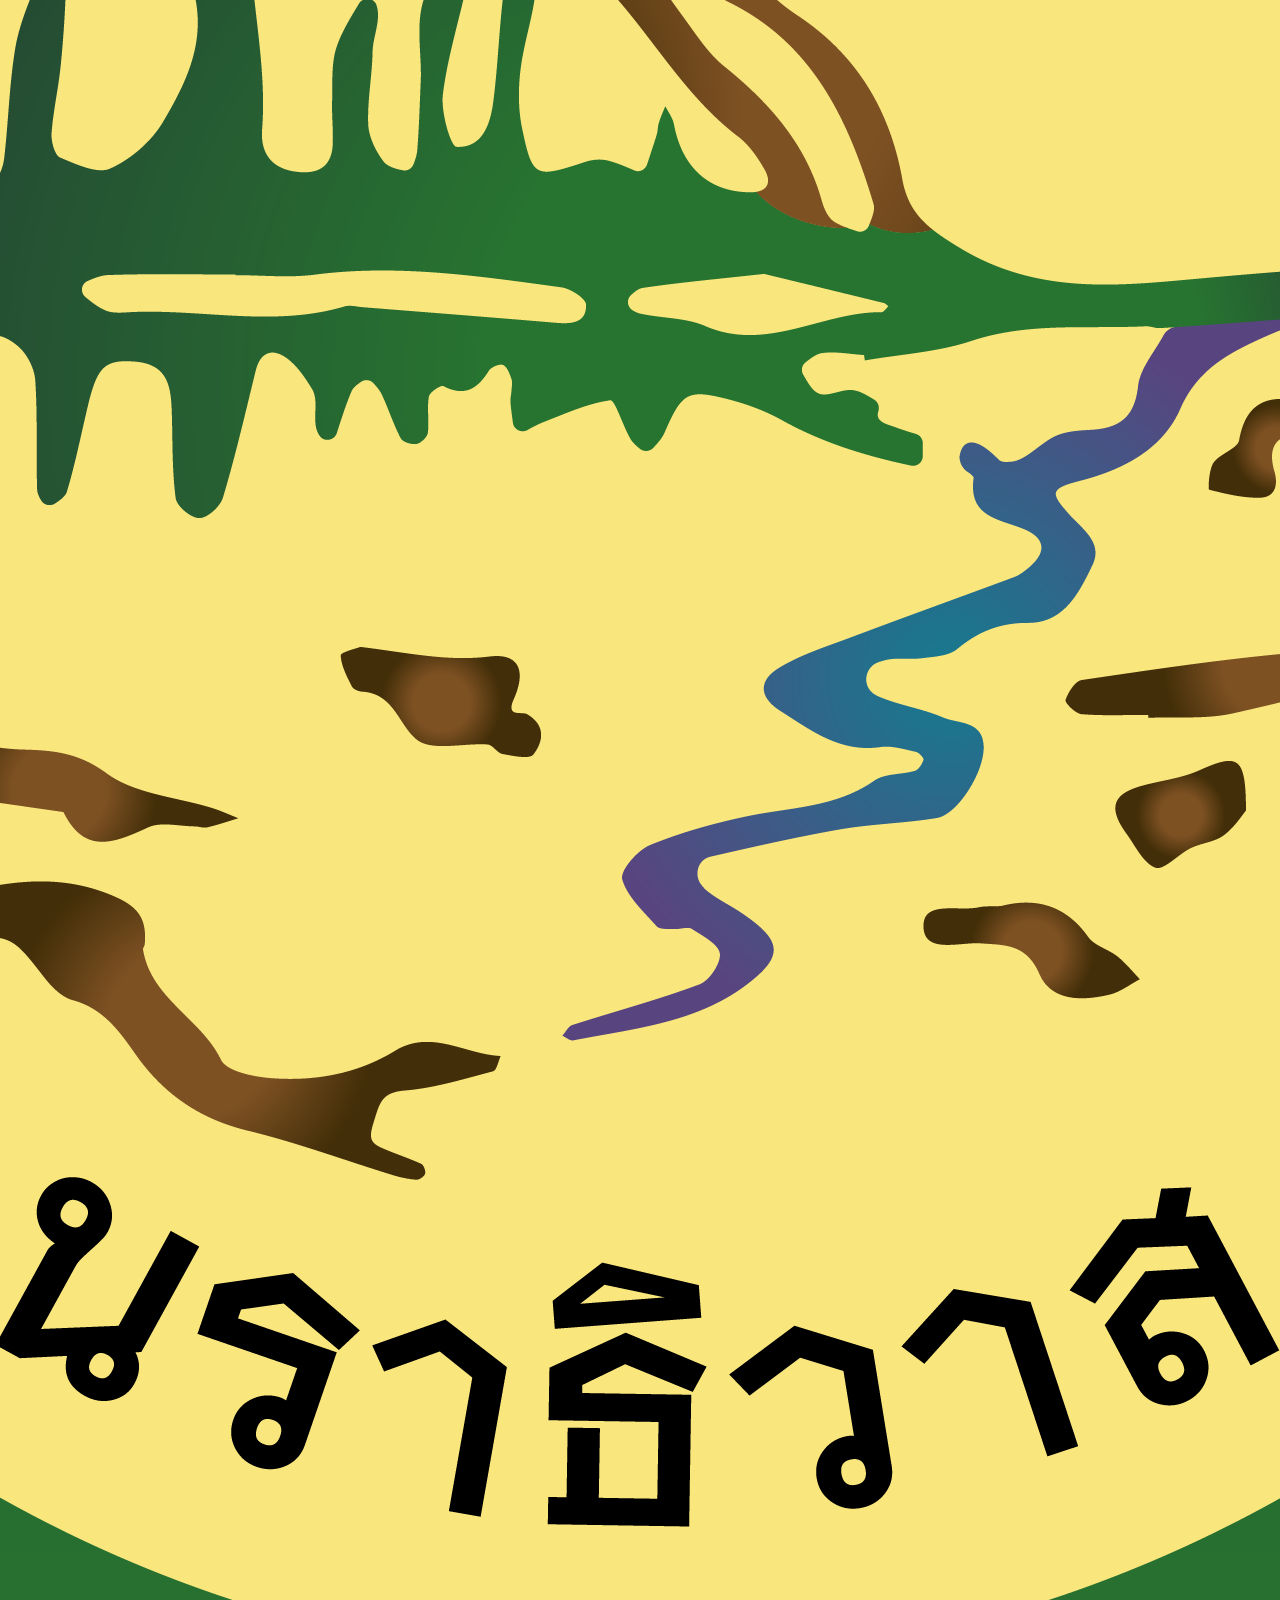
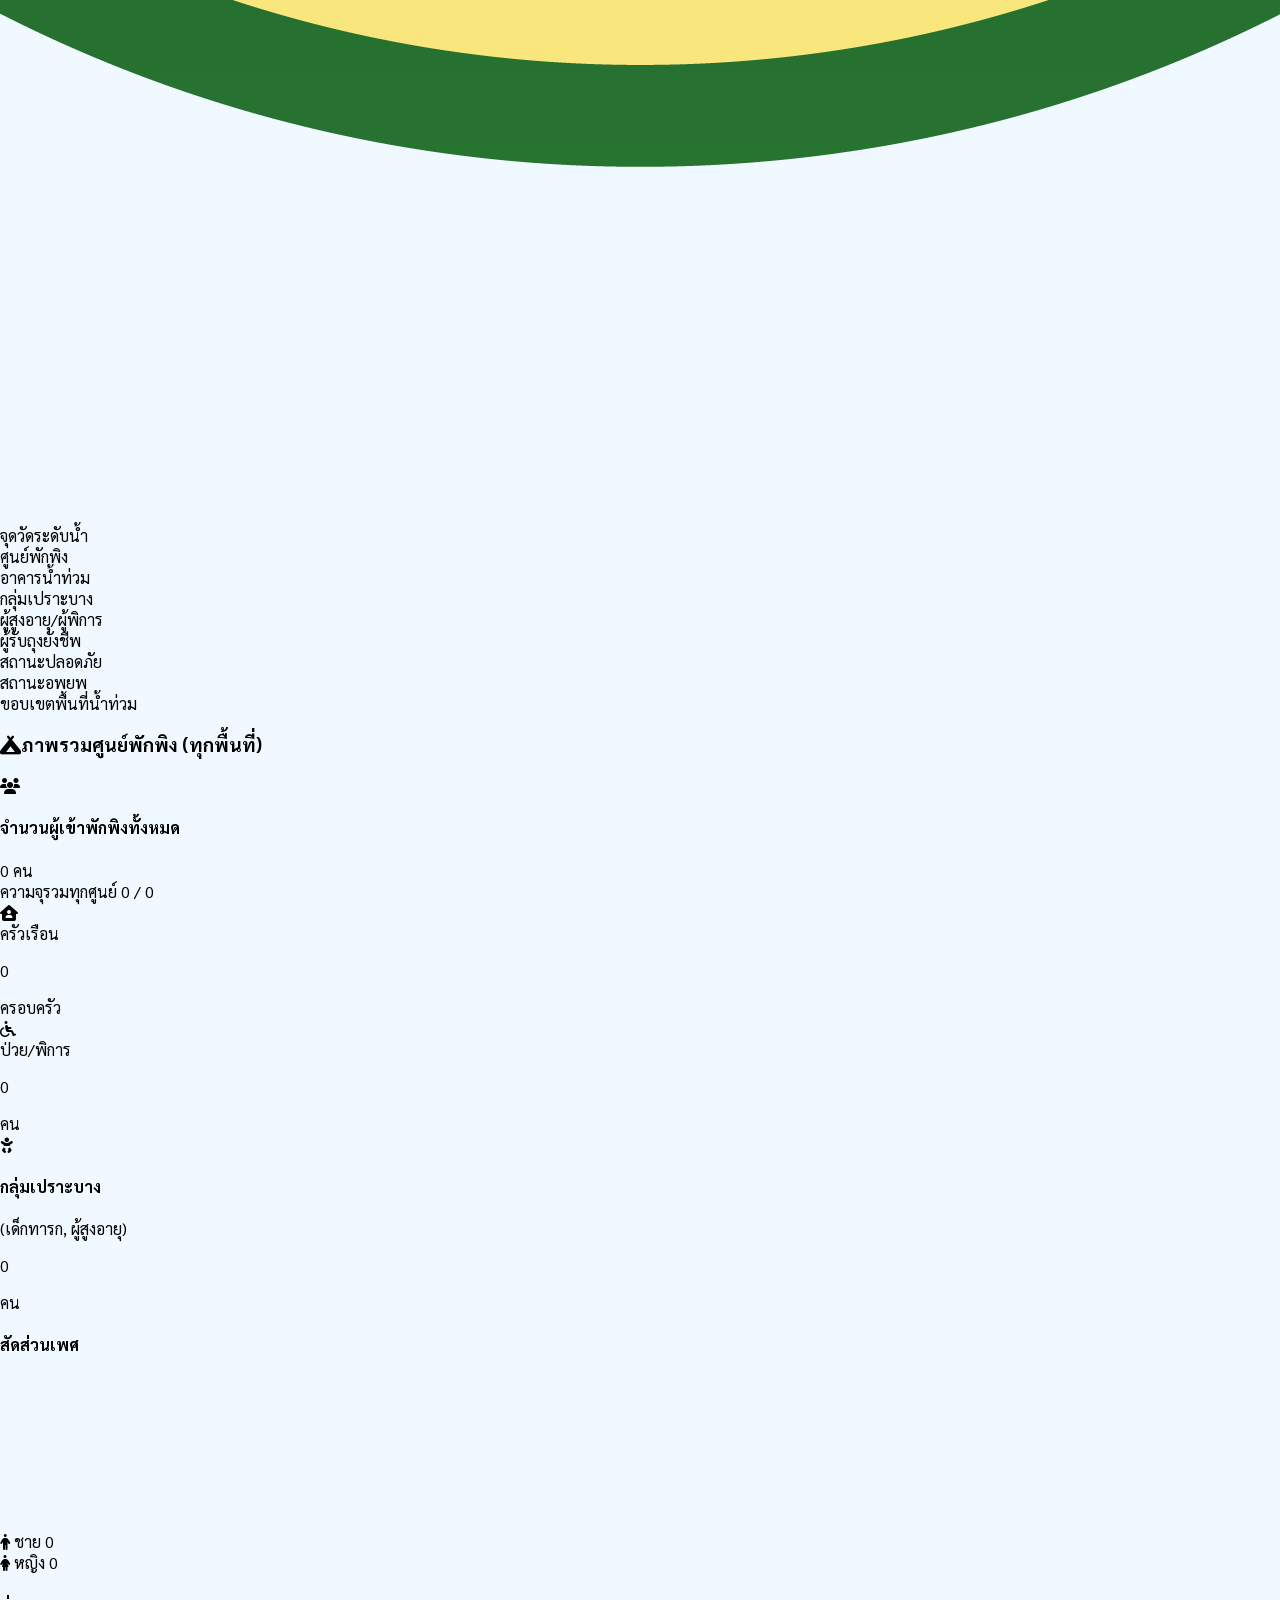
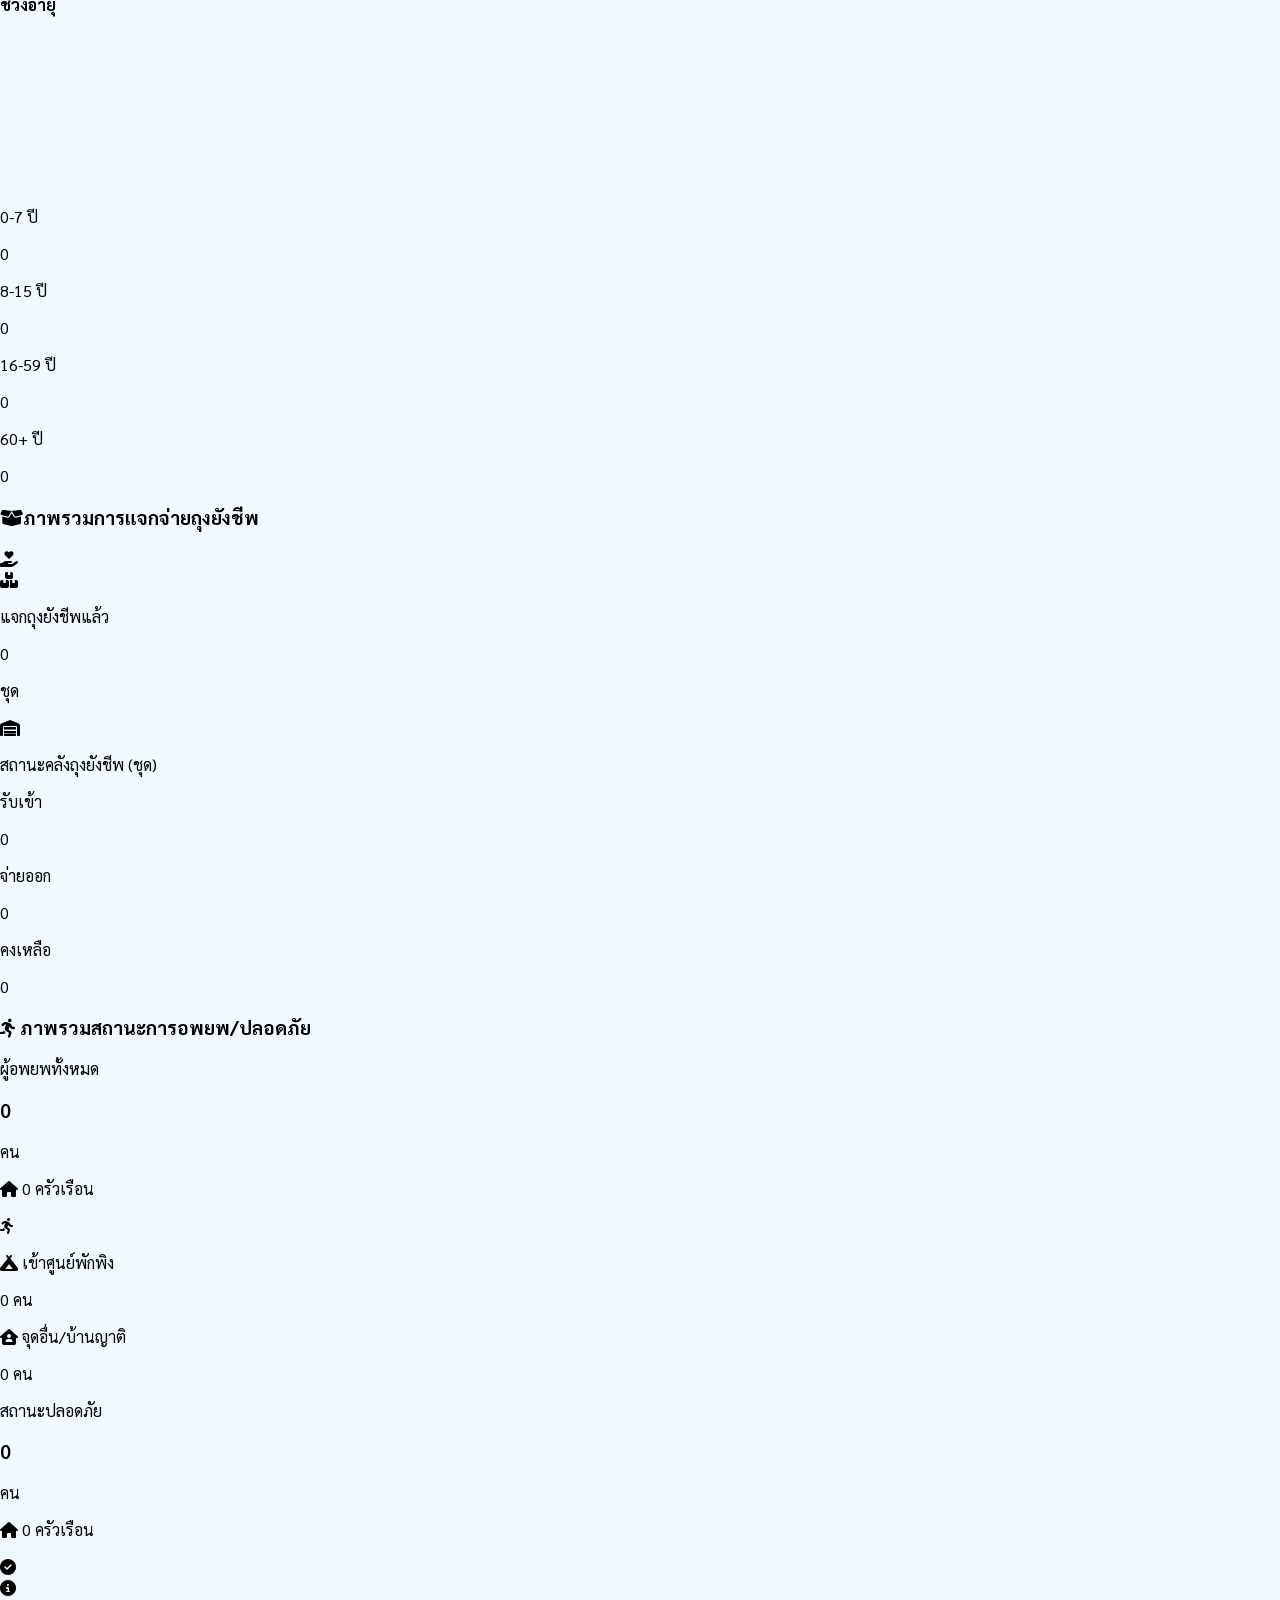
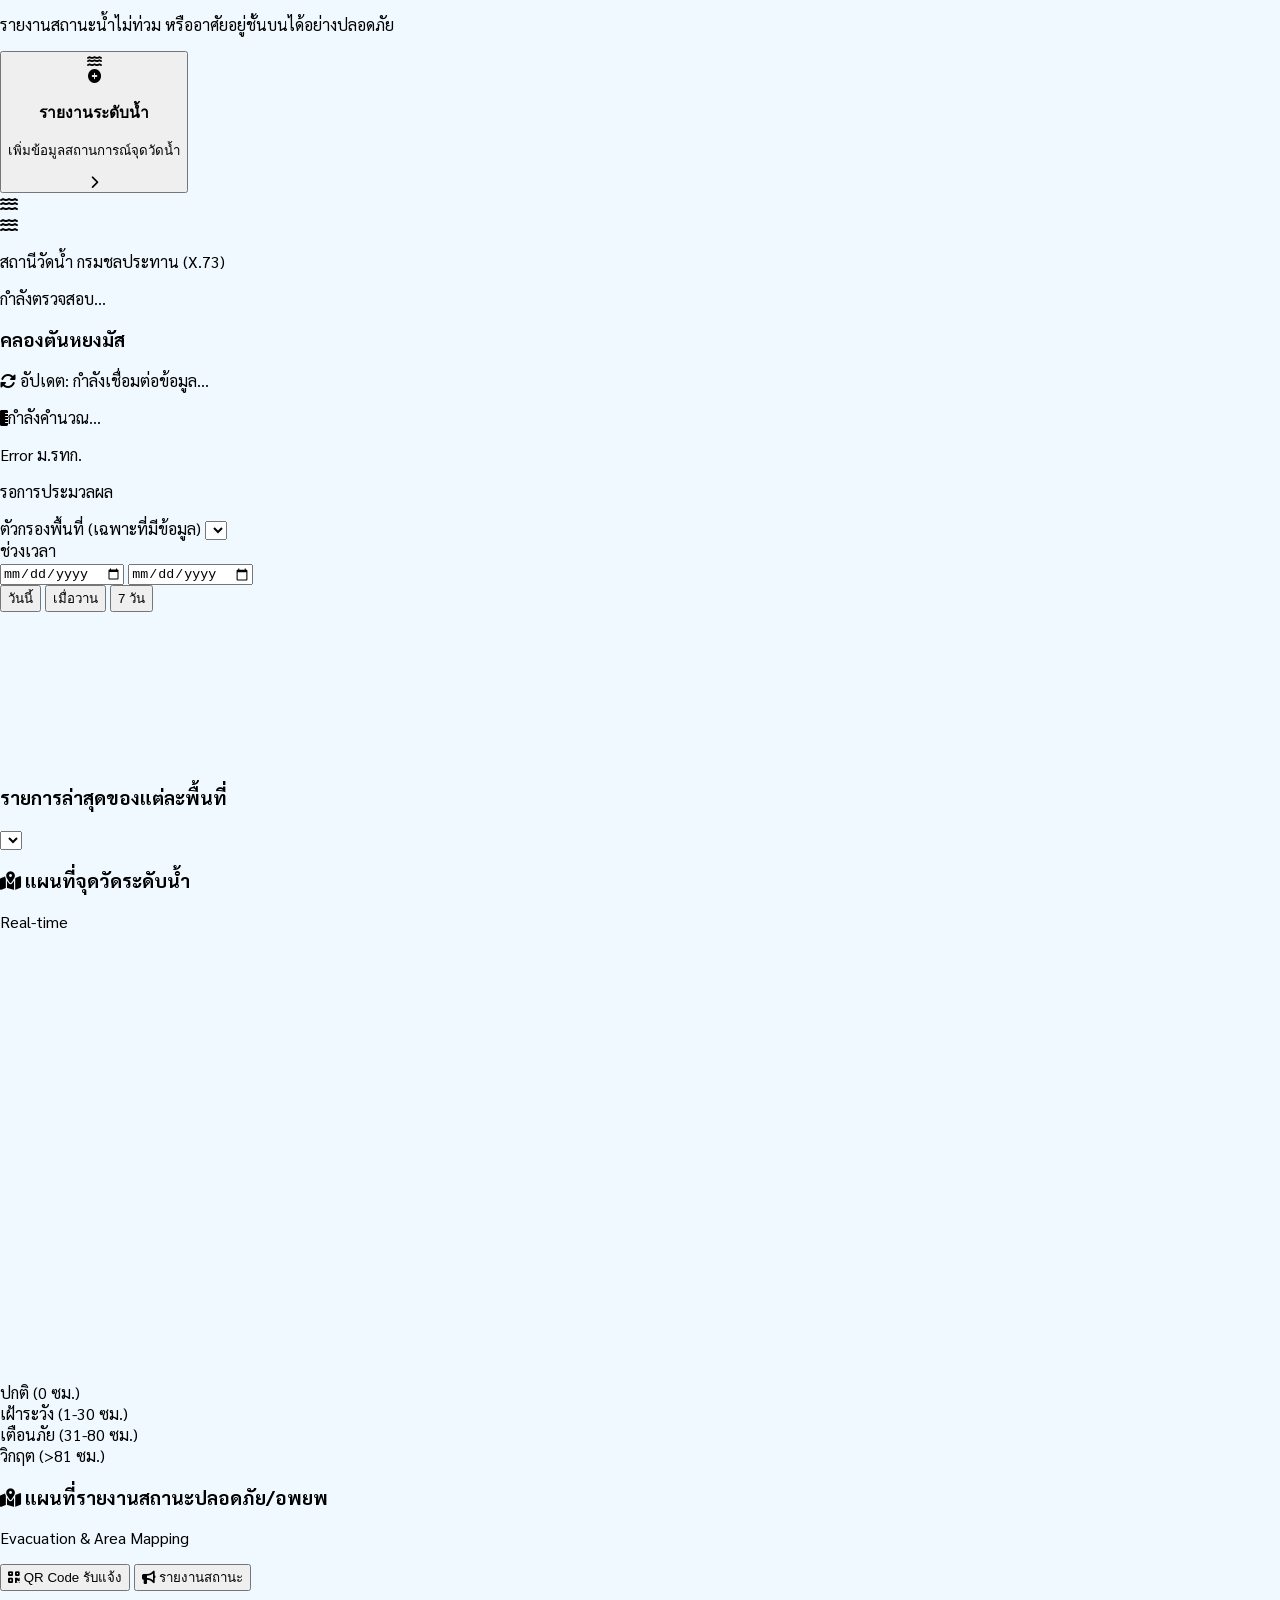
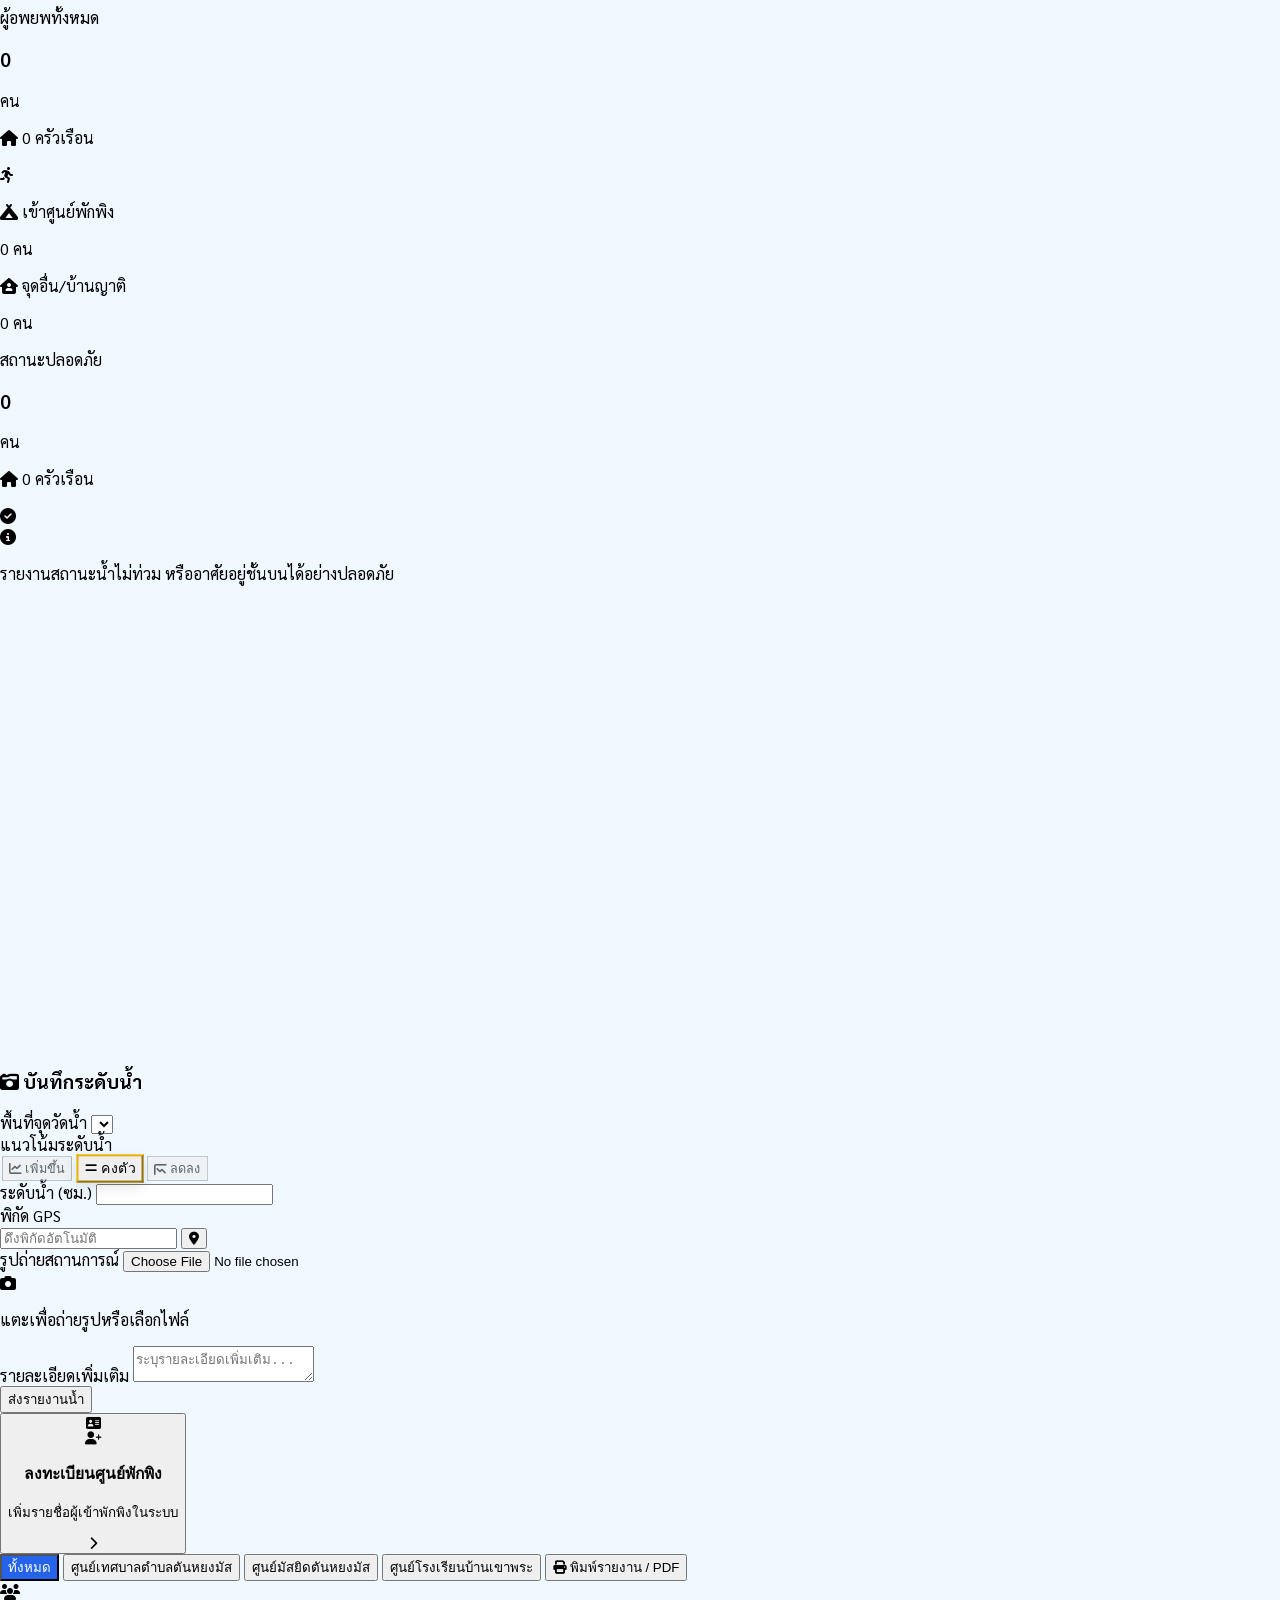
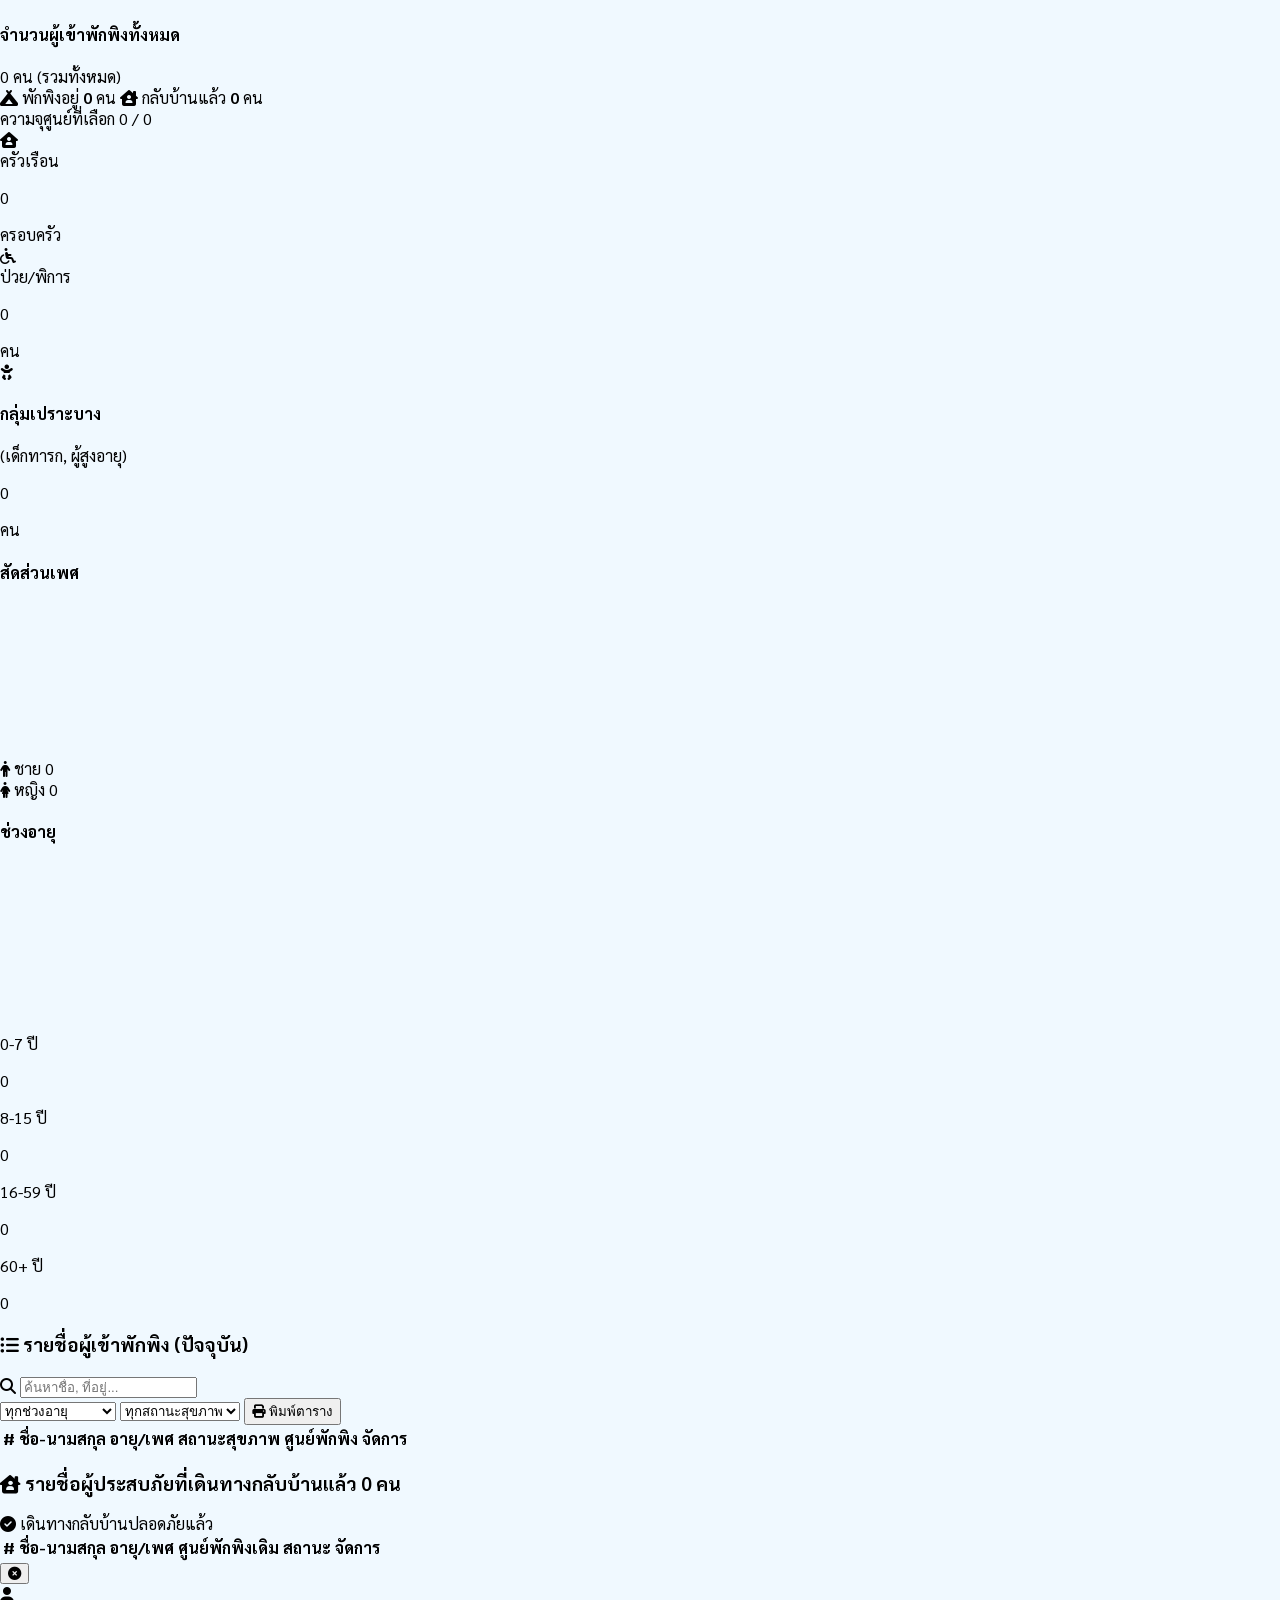
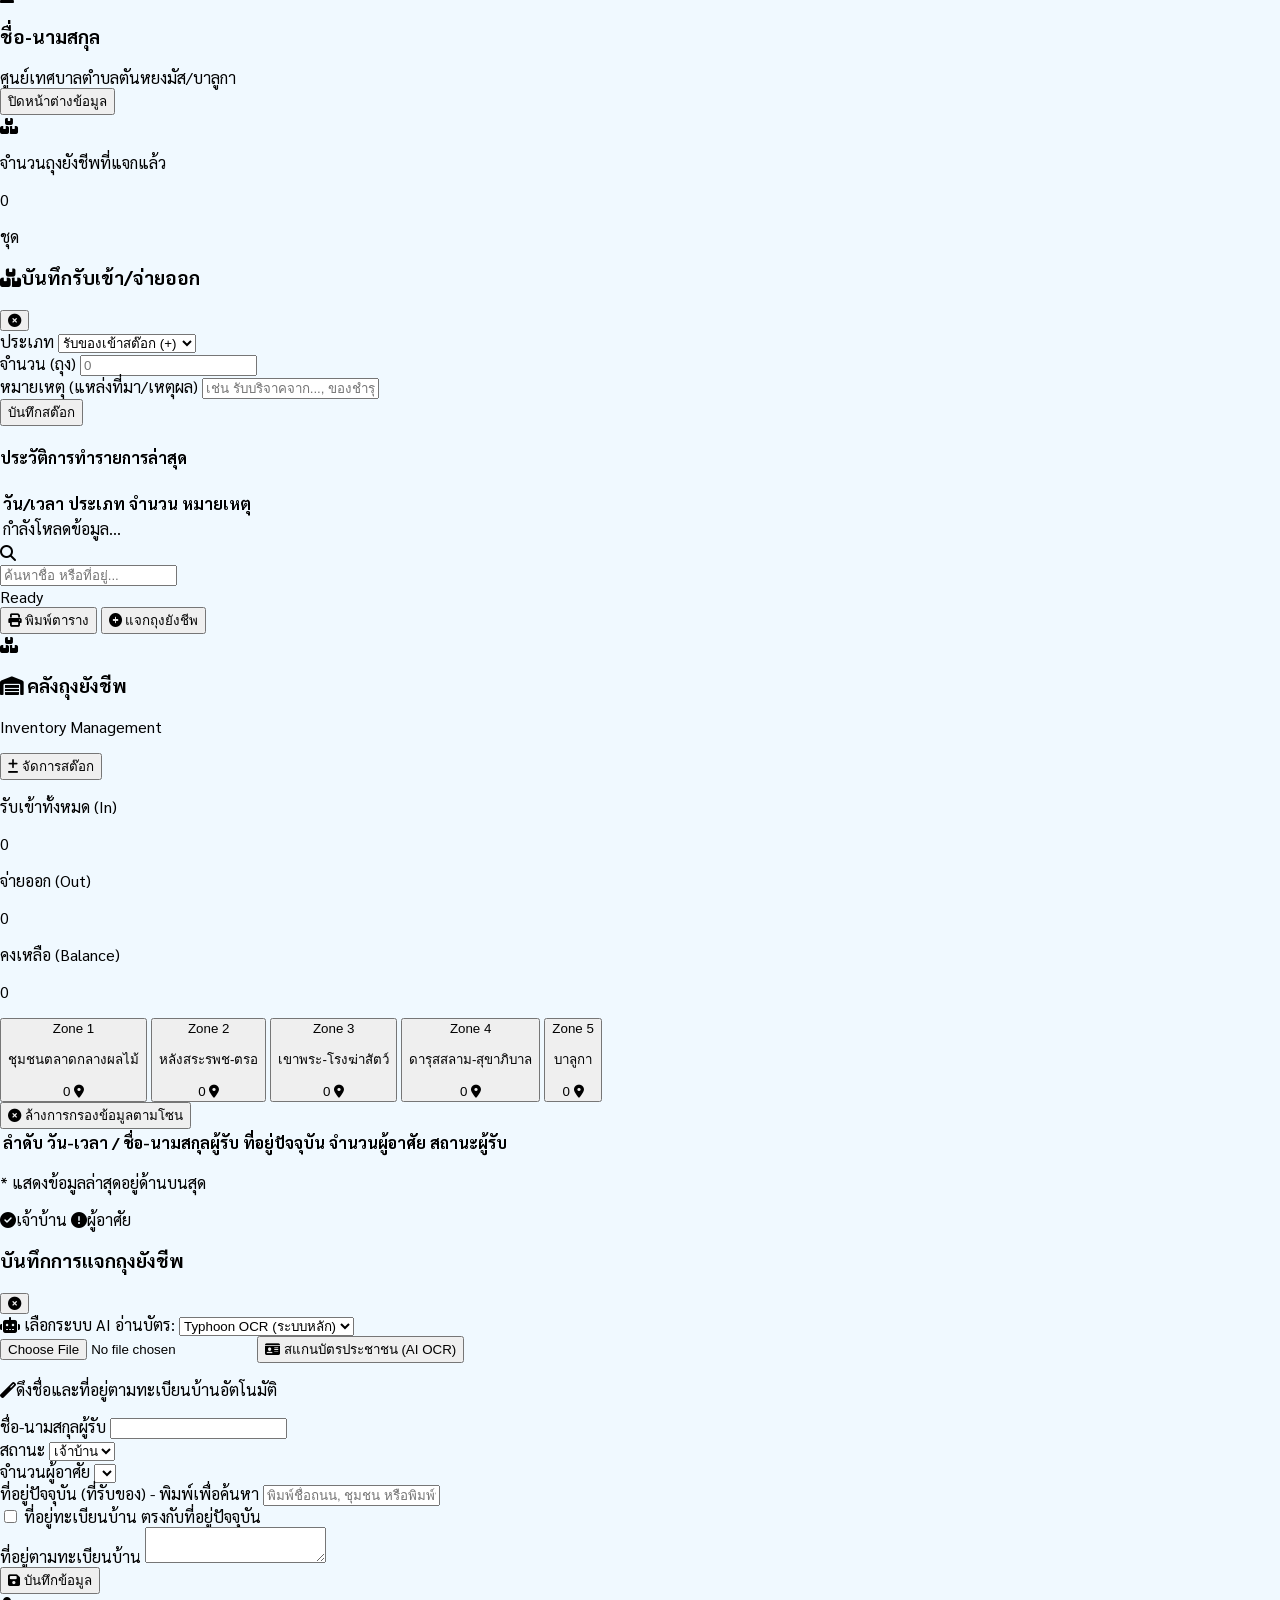
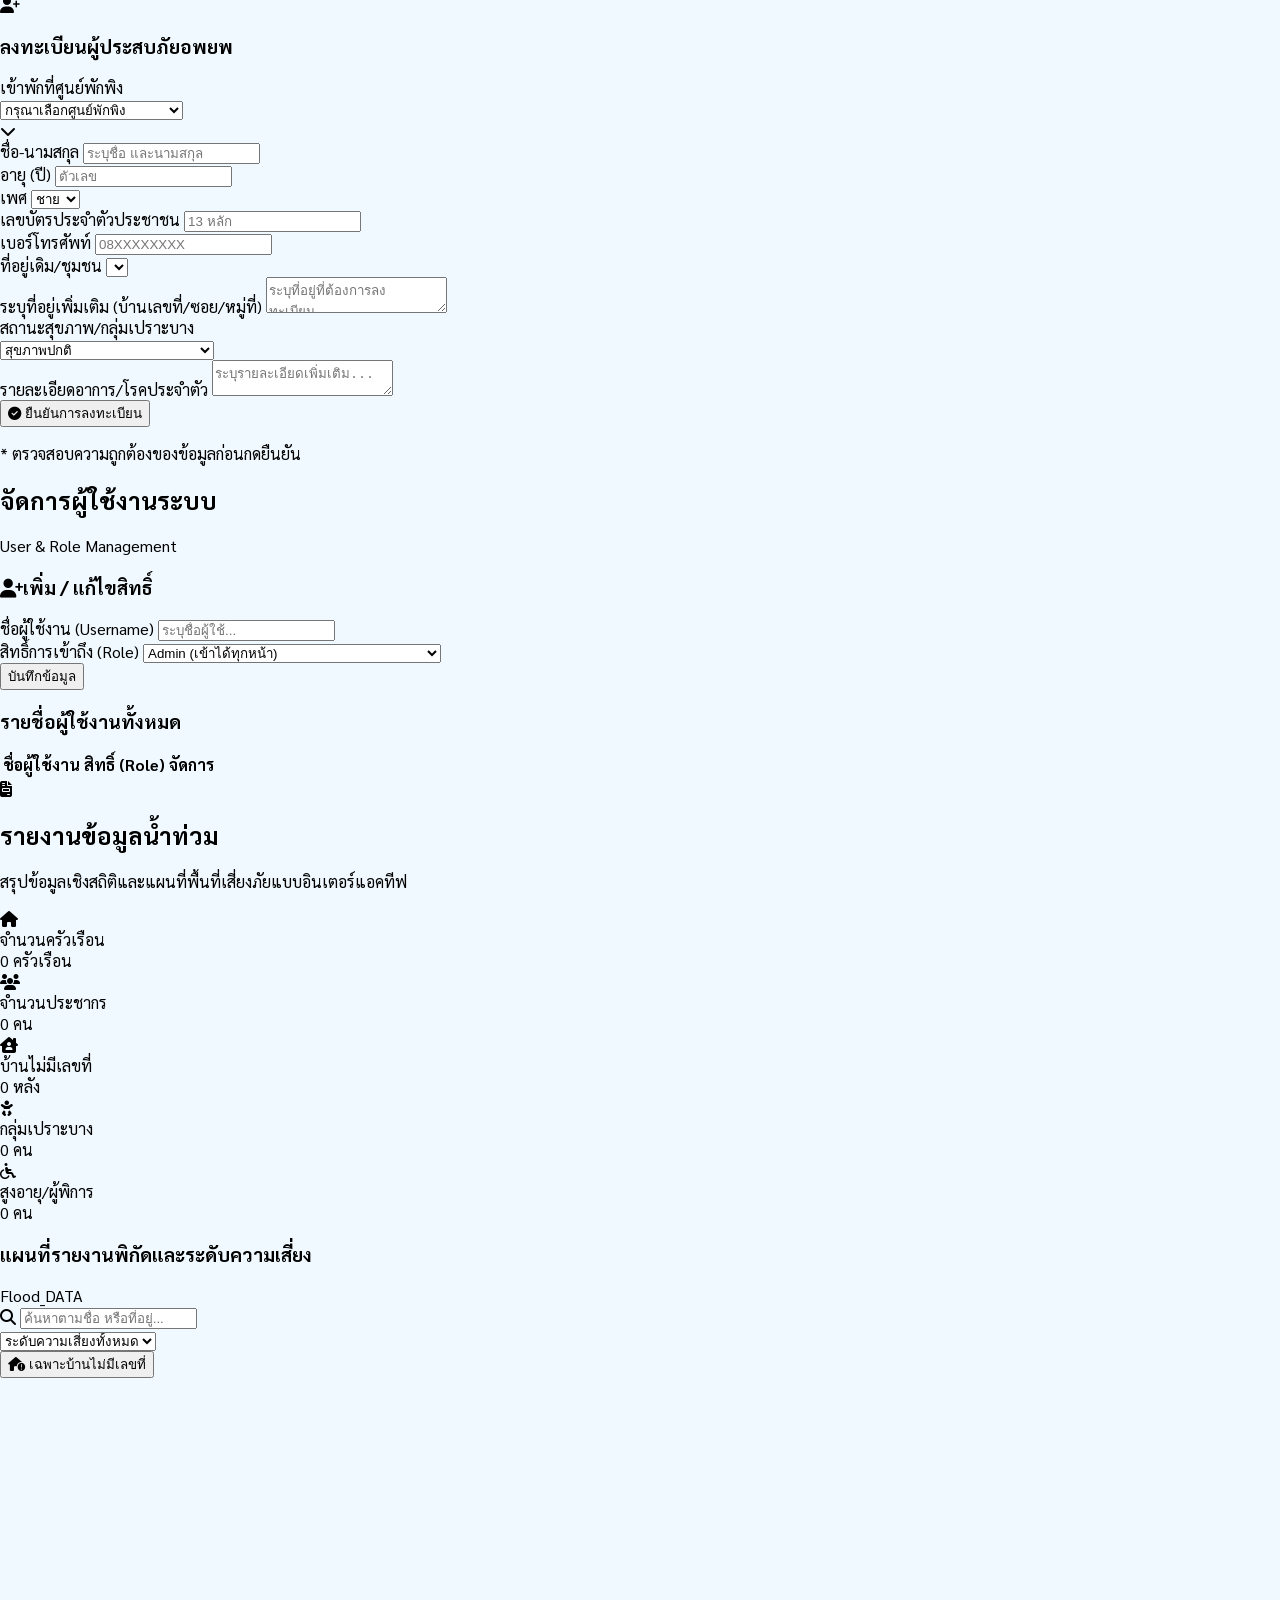
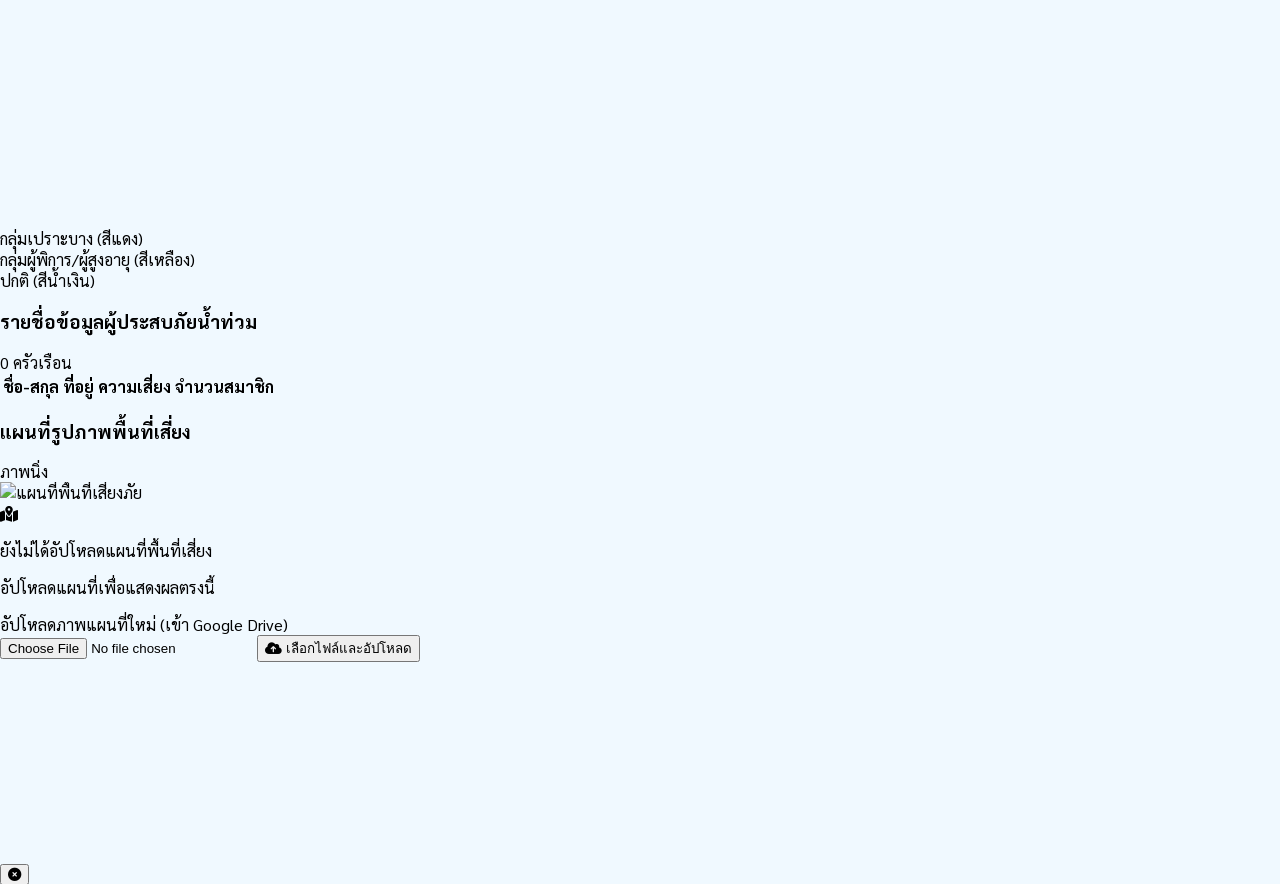
==== commit 8848043a: "perf: optimize page load speed with parallel fetching, browser caching, and deferred scripts (Phase " ====
--- a/index.html
+++ b/index.html
@@ -5,23 +5,29 @@
     <meta charset="UTF-8">
     <meta name="viewport" content="width=device-width, initial-scale=1.0, maximum-scale=1.0, user-scalable=no">
     <title>ระบบรายงานสถานการณ์น้ำท่วม ทต.ตันหยงมัส</title>
+
+    <!-- Resource Hints & Preconnect for Fast DNS/TLS Handshake -->
+    <link rel="preconnect" href="https://cdn.tailwindcss.com">
+    <link rel="preconnect" href="https://cdn.jsdelivr.net">
+    <link rel="preconnect" href="https://unpkg.com">
+    <link rel="preconnect" href="https://cdnjs.cloudflare.com">
+    <link rel="dns-prefetch" href="https://script.google.com">
 
     <link rel="icon" type="image/x-icon" href="assets/favicon.ico">
     <link rel="apple-touch-icon" sizes="180x180" href="assets/logo.png">
     <link rel="icon" type="image/png" sizes="32x32" href="assets/logo.png">
     <link rel="icon" type="image/png" sizes="16x16" href="assets/logo.png">
     <script src="https://cdn.tailwindcss.com"></script>
-    <script src="https://cdn.jsdelivr.net/npm/chart.js"></script>
-    <script src="https://cdn.jsdelivr.net/npm/chartjs-adapter-date-fns"></script>
-    <script src="https://cdn.jsdelivr.net/npm/sweetalert2@11"></script>
-    <link href="https://cdnjs.cloudflare.com/ajax/libs/font-awesome/6.0.0/css/all.min.css" rel="stylesheet">
+    <script src="https://cdn.jsdelivr.net/npm/chart.js" defer></script>
+    <script src="https://cdn.jsdelivr.net/npm/chartjs-adapter-date-fns" defer></script>
+    <script src="https://cdn.jsdelivr.net/npm/sweetalert2@11" defer></script>
     <link rel="stylesheet" href="https://unpkg.com/leaflet@1.9.4/dist/leaflet.css" />
-    <script src="https://unpkg.com/leaflet@1.9.4/dist/leaflet.js"></script>
+    <script src="https://unpkg.com/leaflet@1.9.4/dist/leaflet.js" defer></script>
     <link rel="stylesheet" href="https://unpkg.com/leaflet-draw@0.4.14/dist/leaflet.draw.css" />
     <link rel="stylesheet" href="https://cdnjs.cloudflare.com/ajax/libs/font-awesome/6.4.0/css/all.min.css"
         integrity="sha512-iecdLmaskl7CVkqkXNQ/ZH/XLlvWZOJyj7Yy7tcenmpD1ypASozpmT/E0iPtmFIB46ZmdtAc9eNBvH0H/ZpiBw=="
         crossorigin="anonymous" referrerpolicy="no-referrer" />
-    <script src="https://unpkg.com/leaflet-draw@0.4.14/dist/leaflet.draw.js"></script>
+    <script src="https://unpkg.com/leaflet-draw@0.4.14/dist/leaflet.draw.js" defer></script>
     <link rel="stylesheet" href="css/main.css">
 </head>
 
@@ -2151,7 +2157,7 @@
                                         class="w-full p-3.5 border border-blue-100 bg-blue-50 rounded-2xl outline-none appearance-none focus:ring-2 focus:ring-blue-400 transition-all font-bold text-blue-900"
                                         required>
                                         <option value="" disabled selected>กรุณาเลือกศูนย์พักพิง</option>
-                                        <option value="ศูนย์เทศบาลตำบลตันหยงมัส/บาลูกาฯ">ศูนย์เทศบาลตำบลตันหยงมัส
+                                        <option value="ศูนย์เทศบาลตำบลตันหยงมัส/บาลูกา">ศูนย์เทศบาลตำบลตันหยงมัส
                                         </option>
                                         <option value="ศูนย์มัสยิดตันหยงมัส">ศูนย์มัสยิดตันหยงมัส</option>
                                         <option value="ศูนย์โรงเรียนบ้านเขาพระ">ศูนย์โรงเรียนบ้านเขาพระ</option>
@@ -2690,10 +2696,10 @@
             onclick="event.stopPropagation()">
     </div>
 
-    <script src="js/config.js"></script>
-    <script src="js/utils.js"></script>
-    <script src="js/map.js"></script>
-    <script src="js/dashboard.js"></script>
+    <script src="js/config.js" defer></script>
+    <script src="js/utils.js" defer></script>
+    <script src="js/map.js" defer></script>
+    <script src="js/dashboard.js" defer></script>
 </body>
 
 </html>
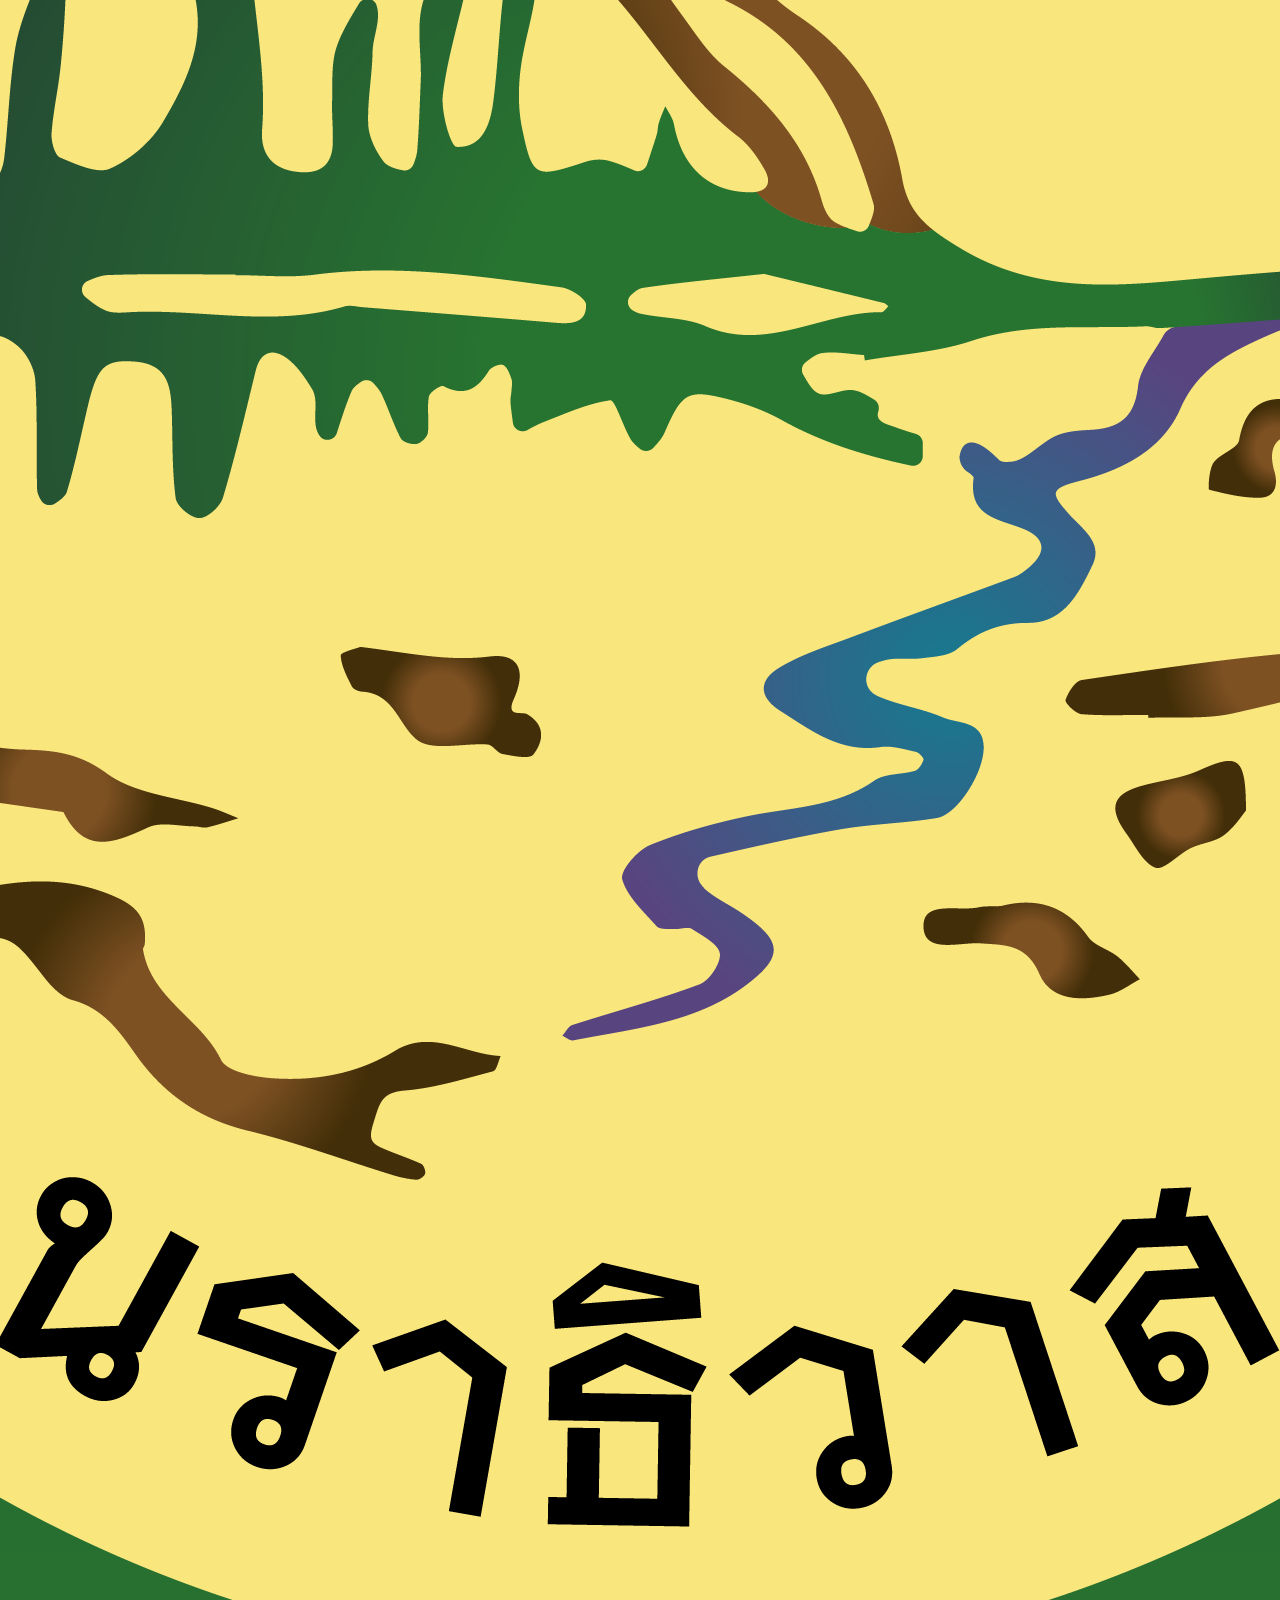
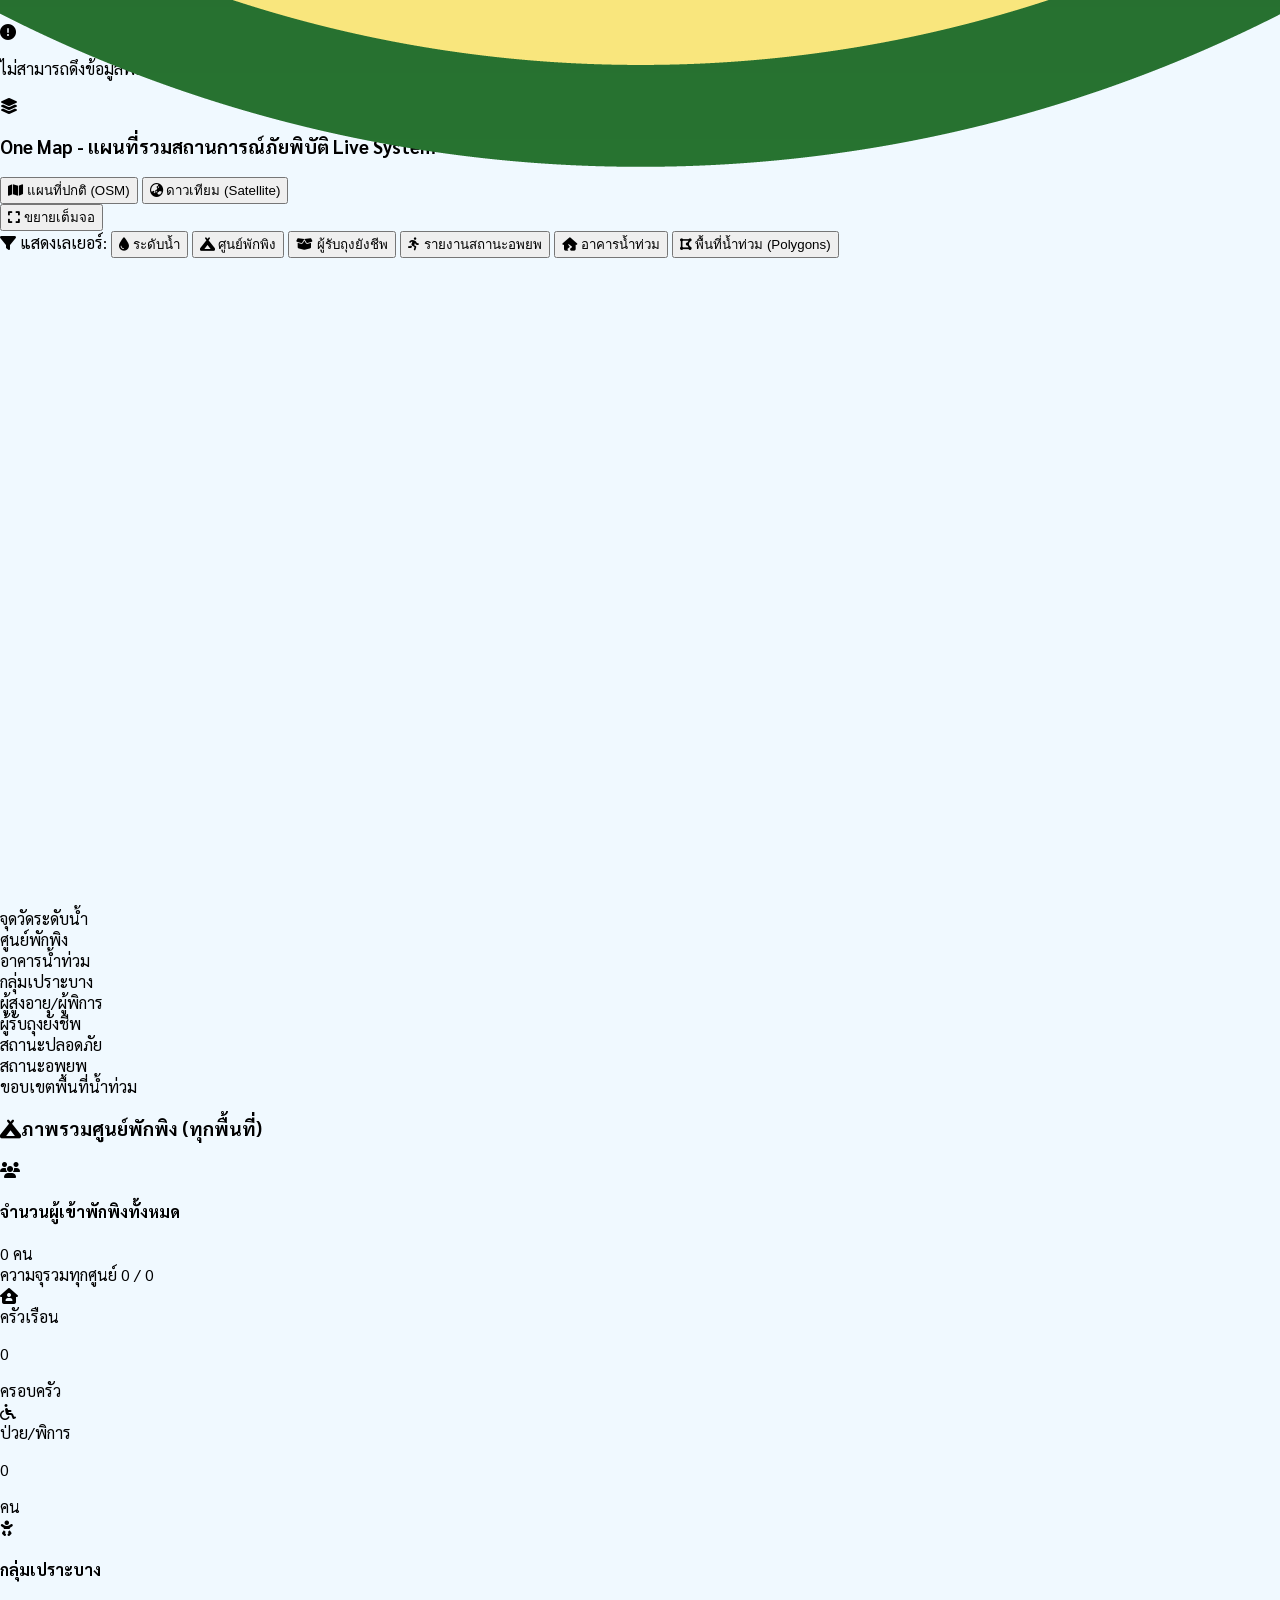
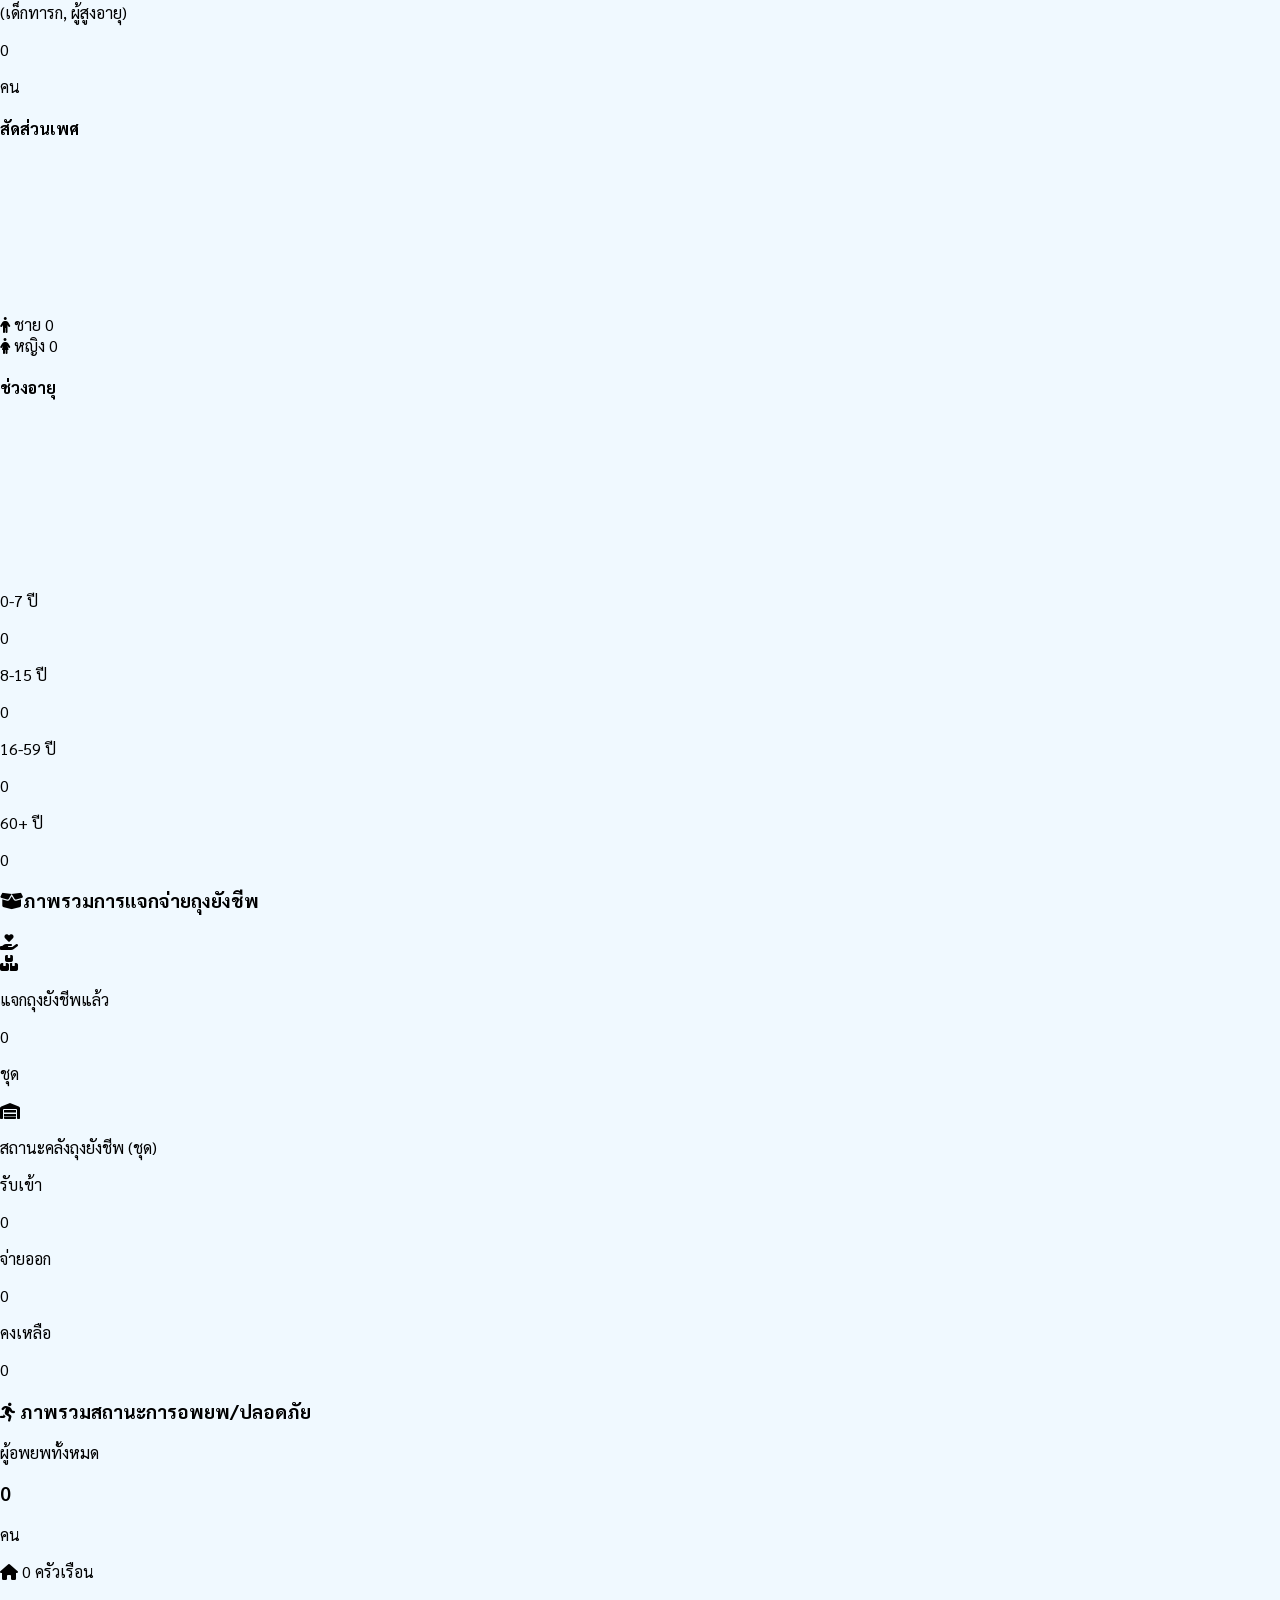
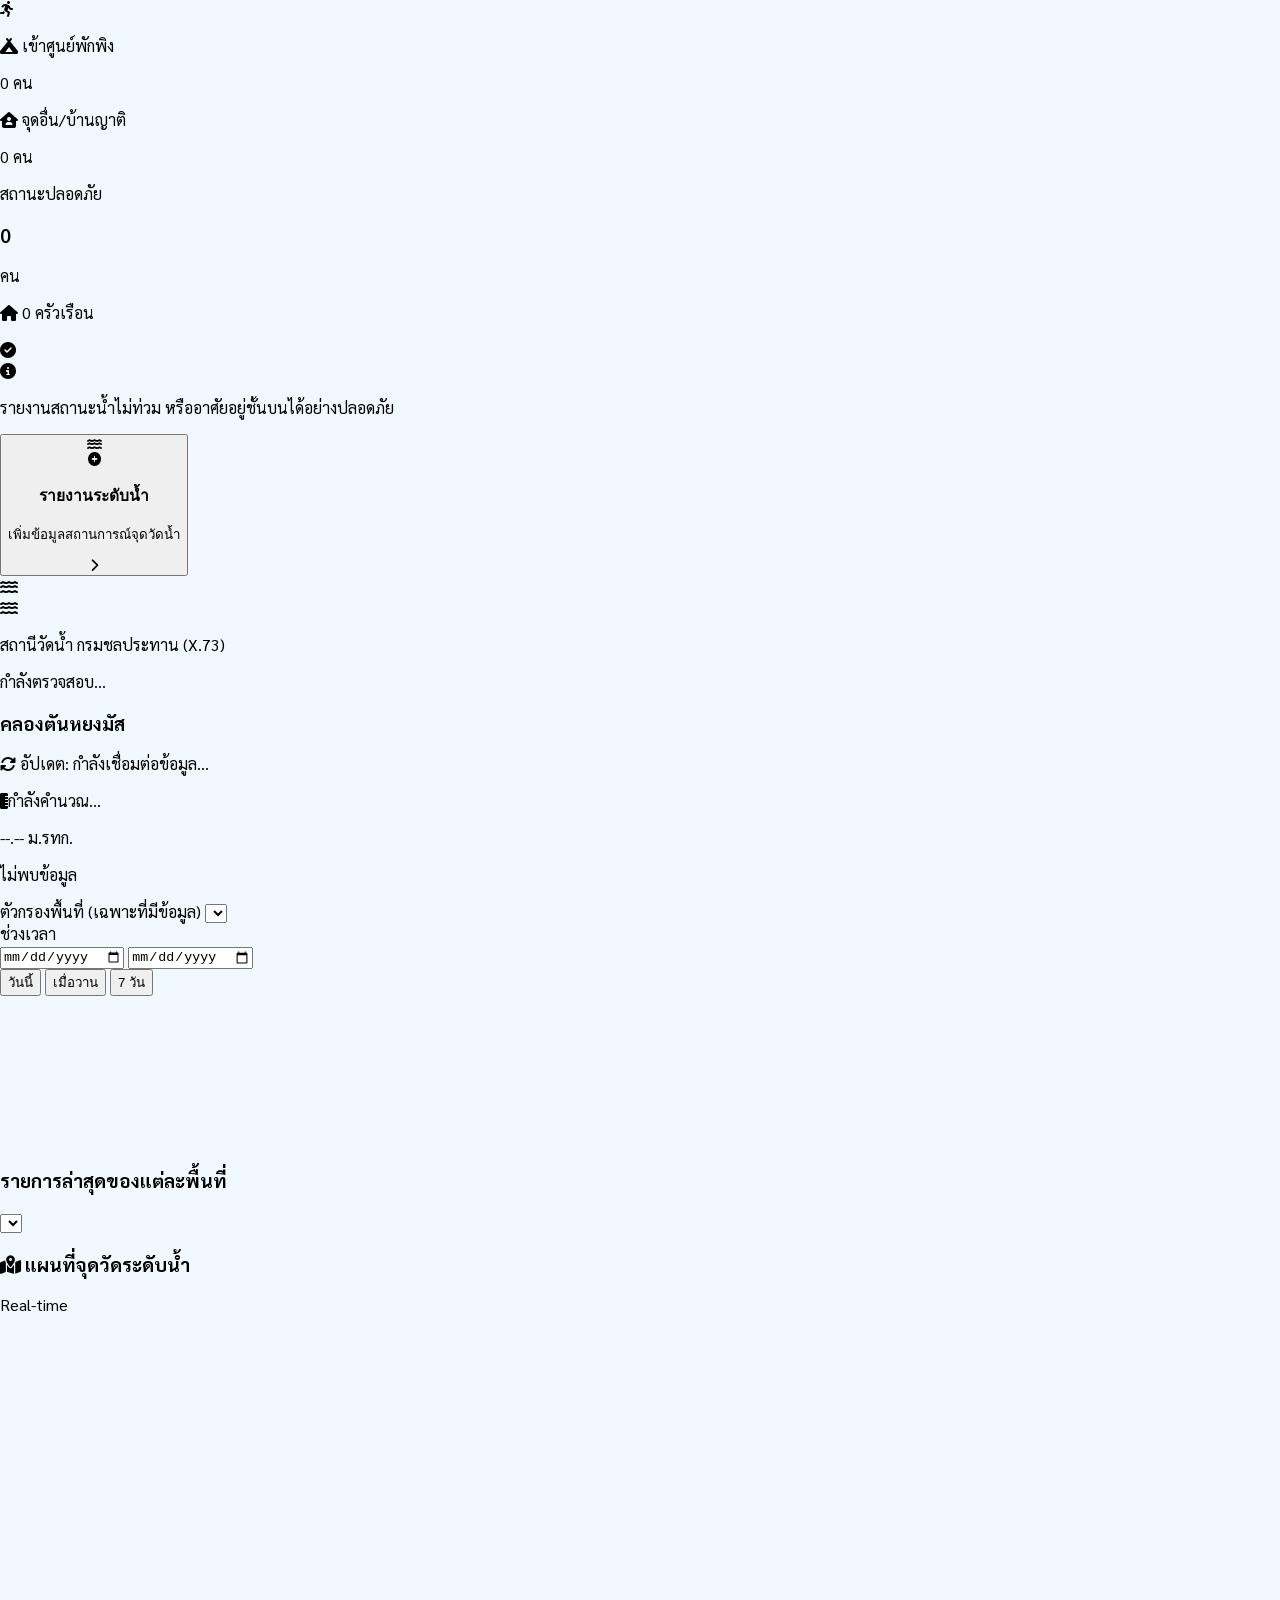
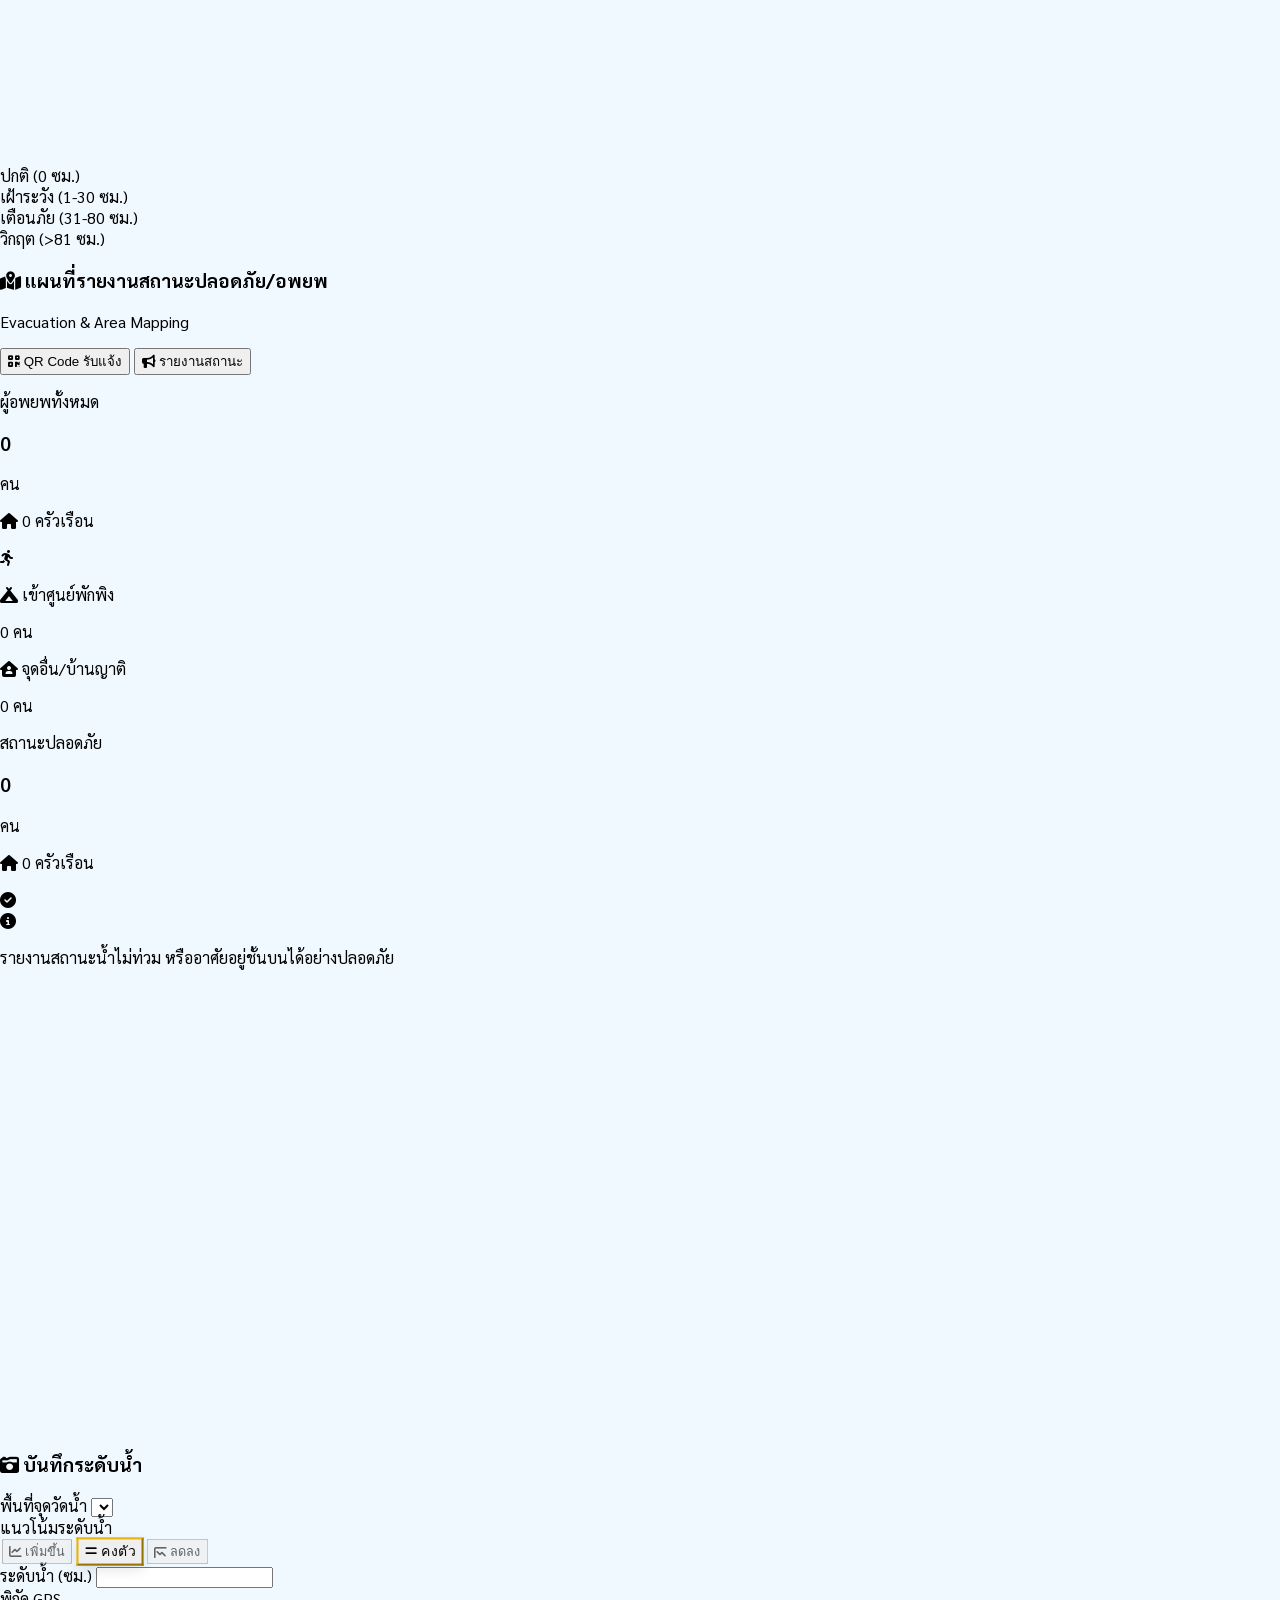
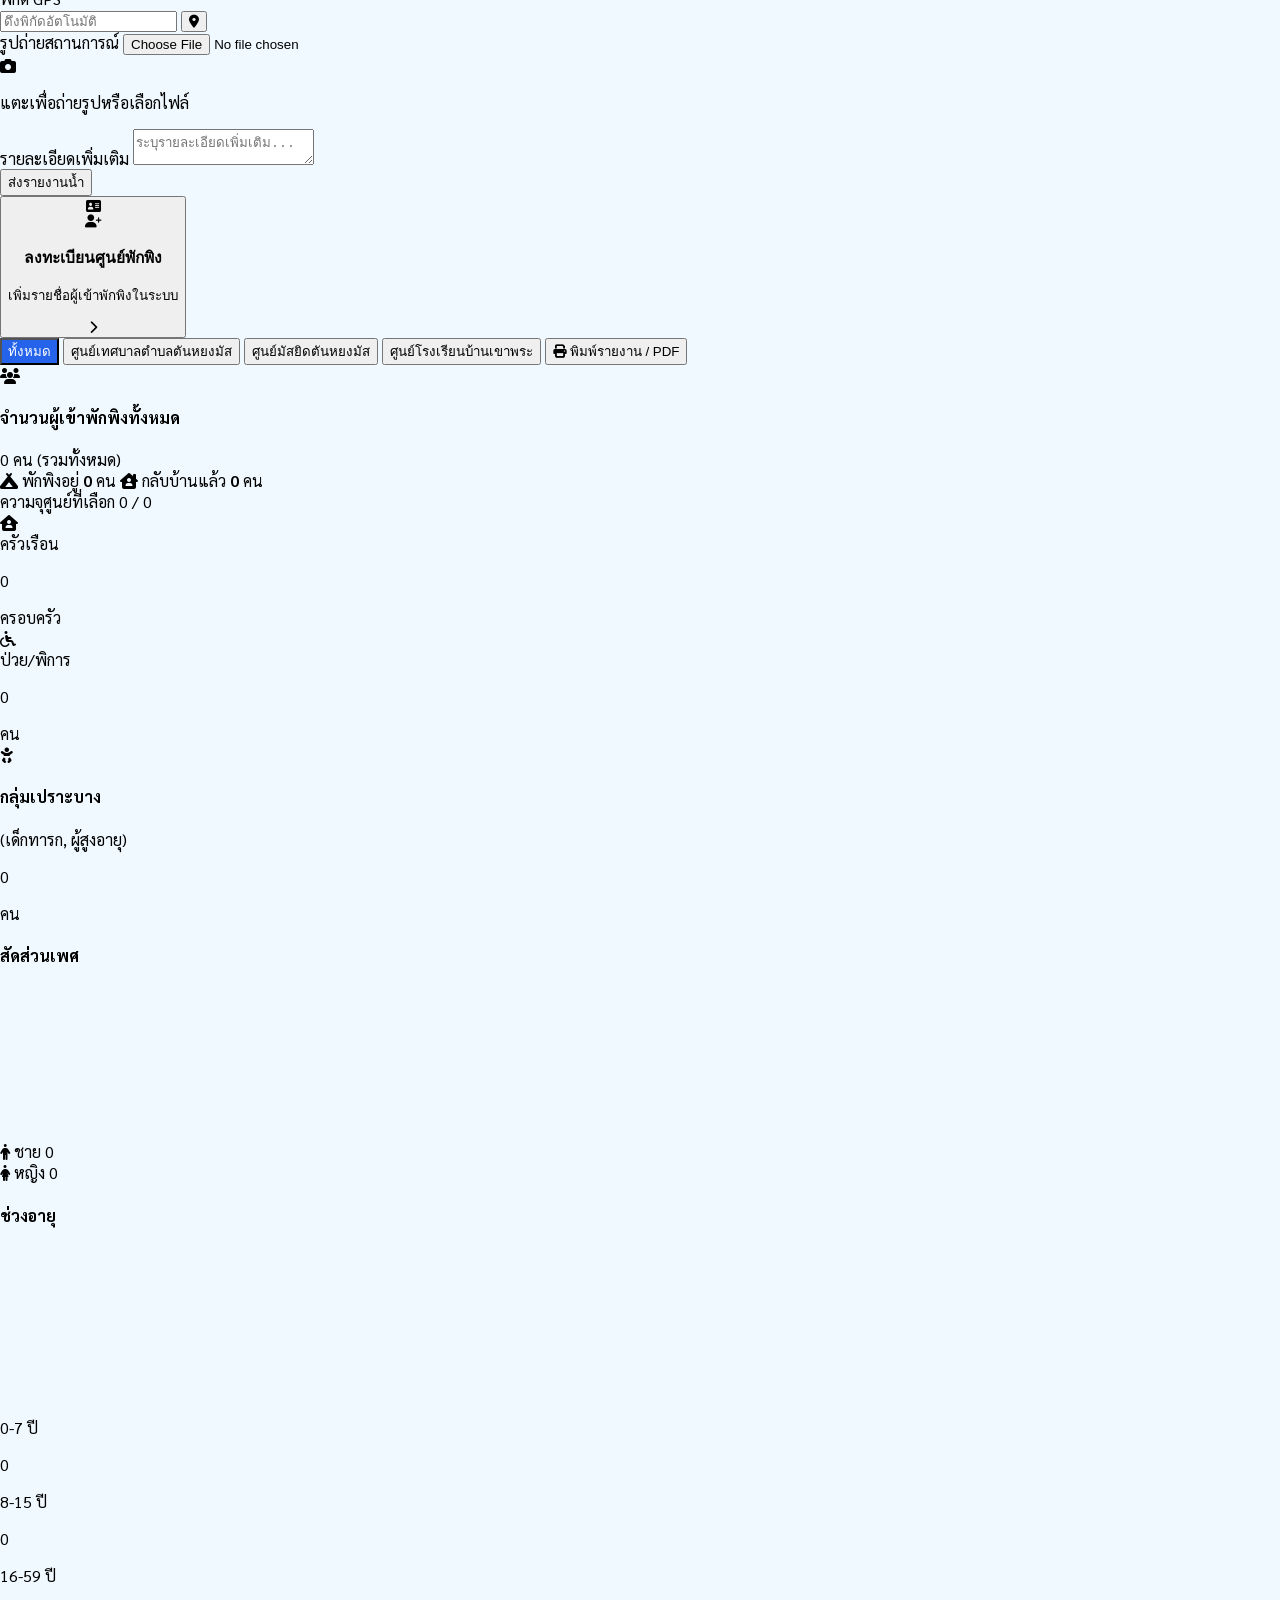
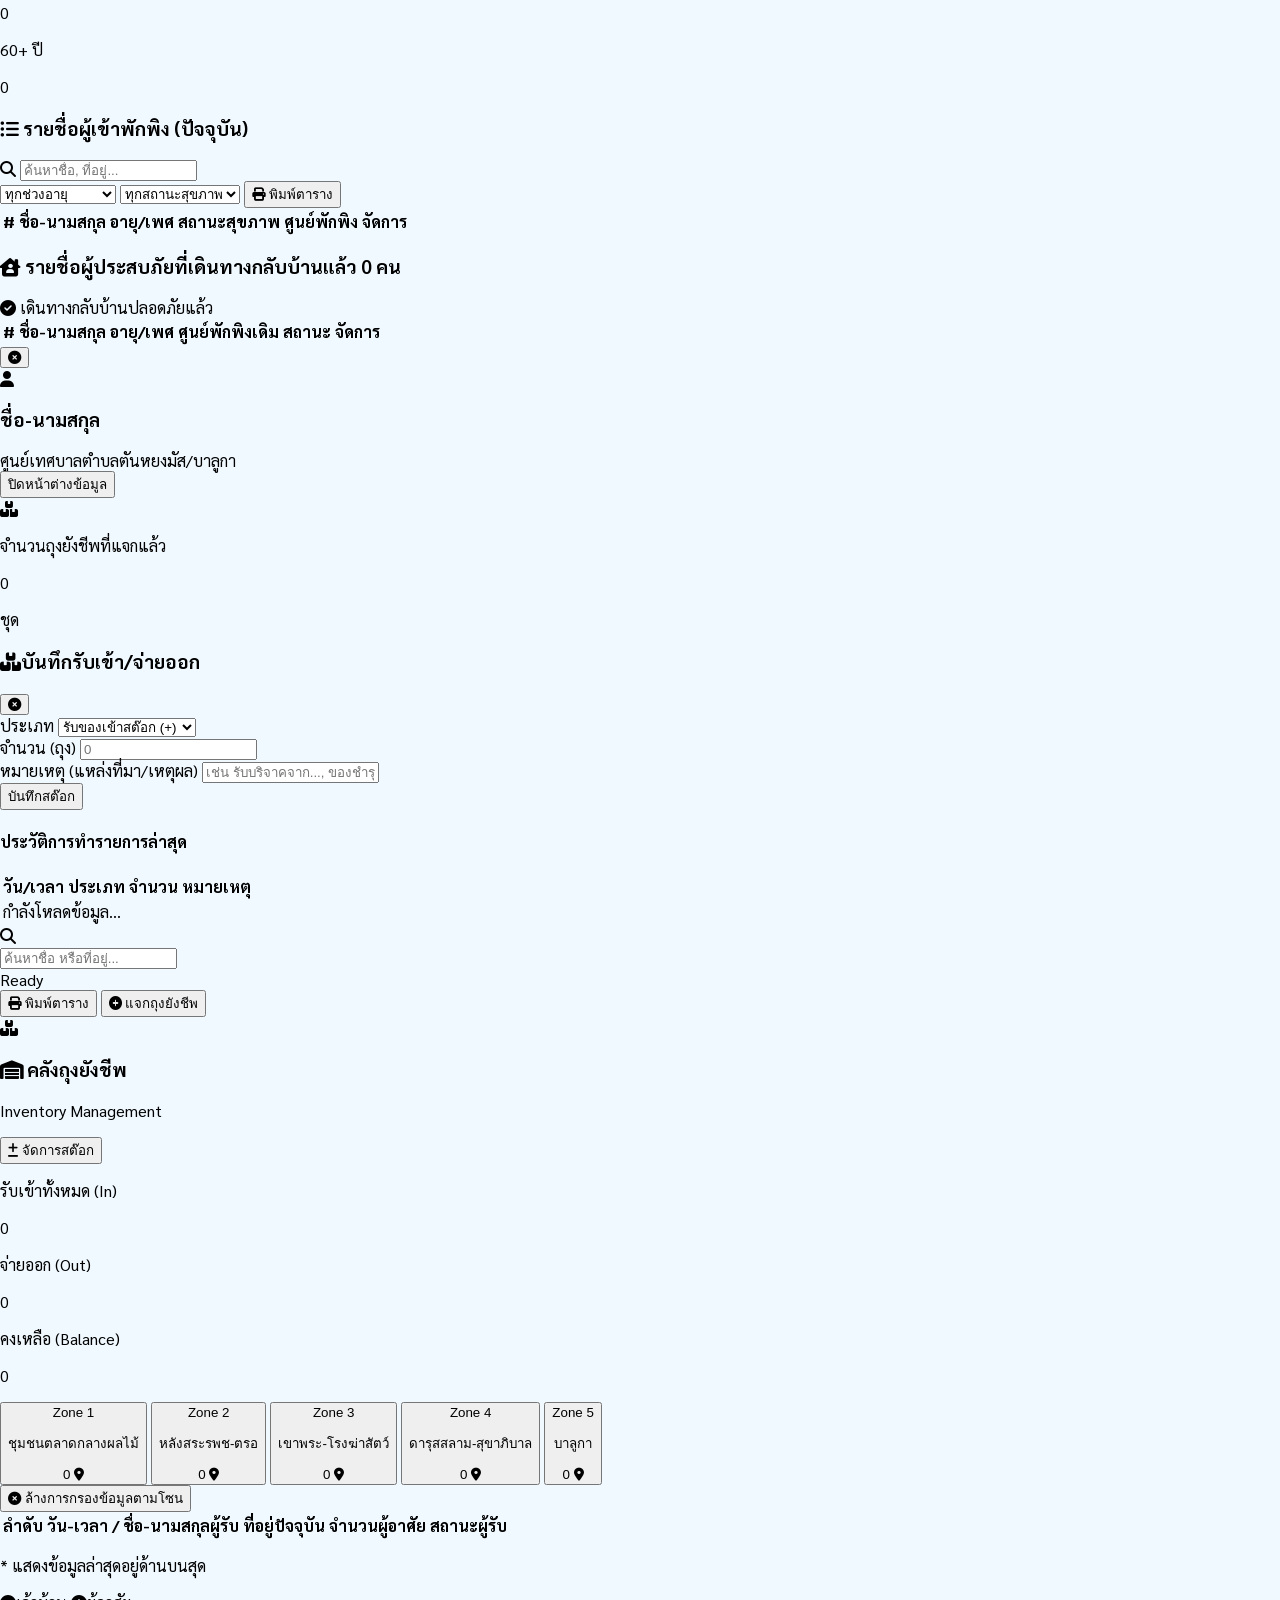
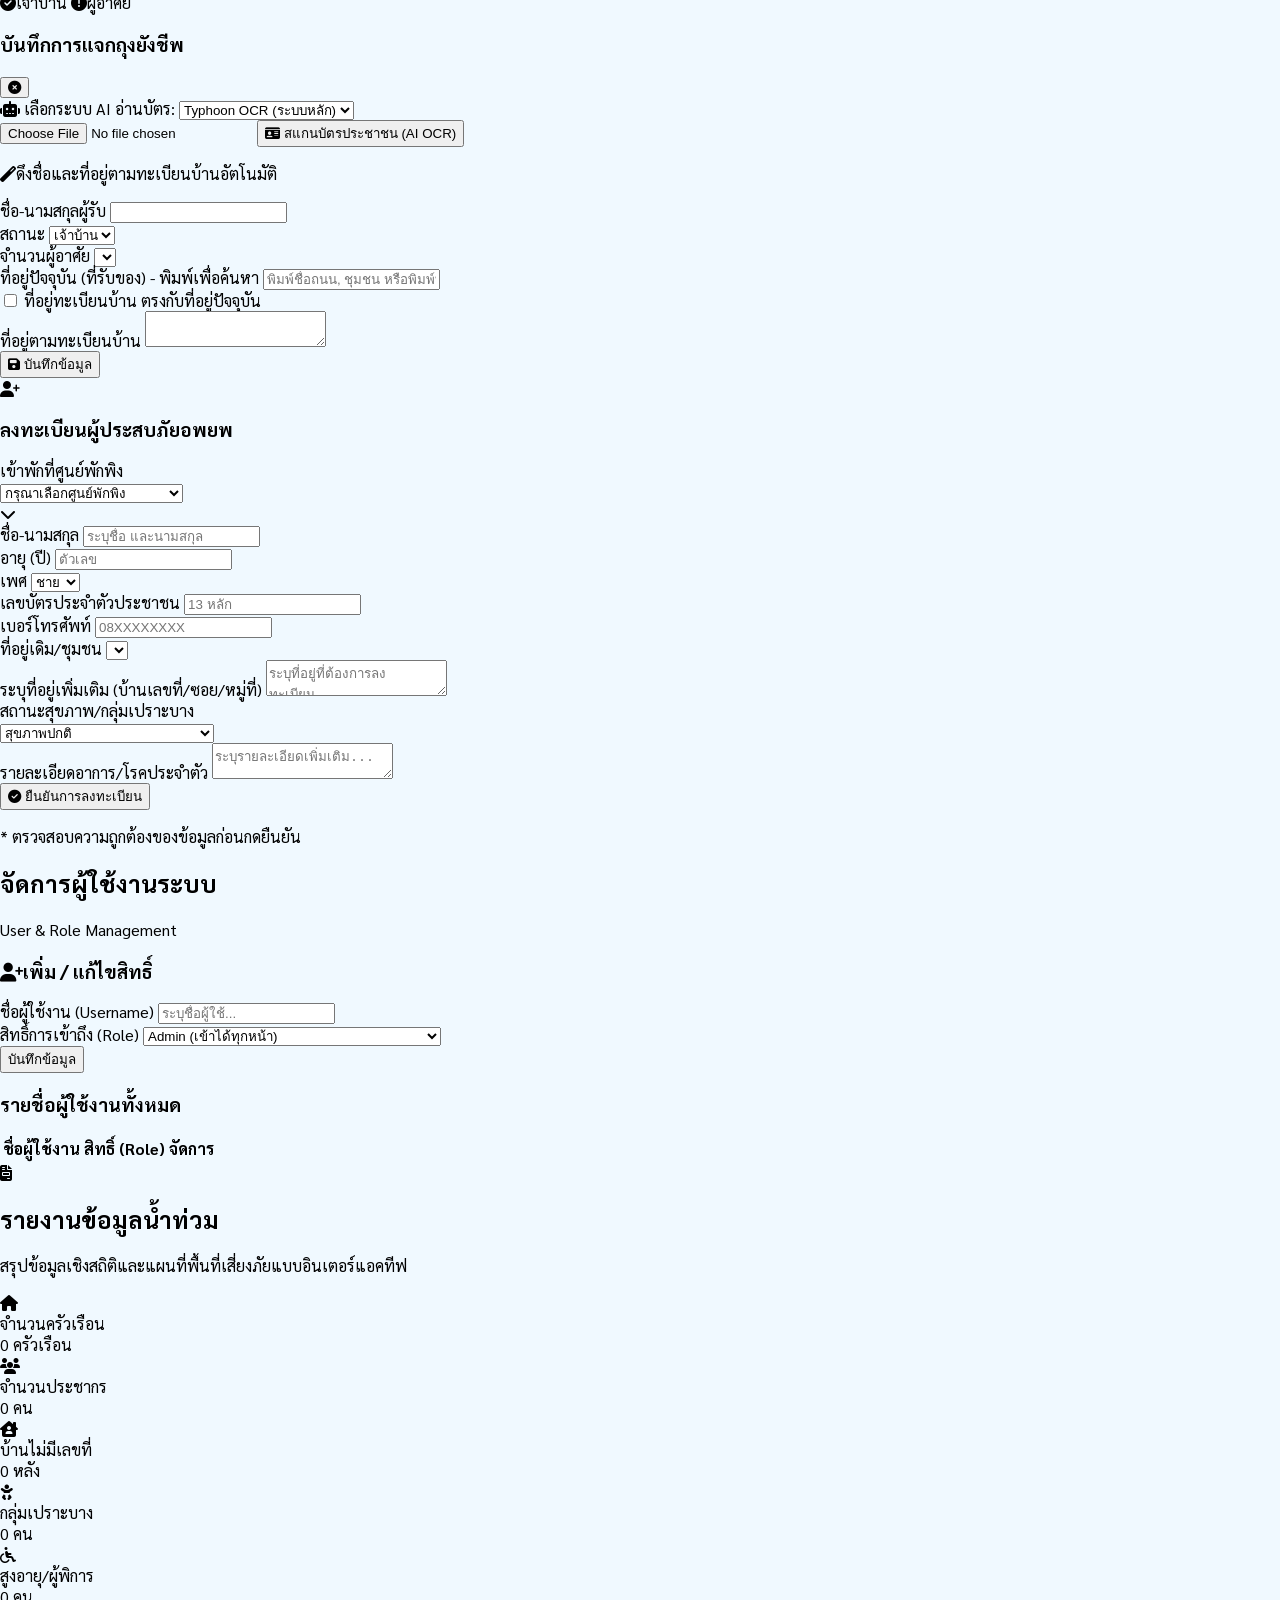
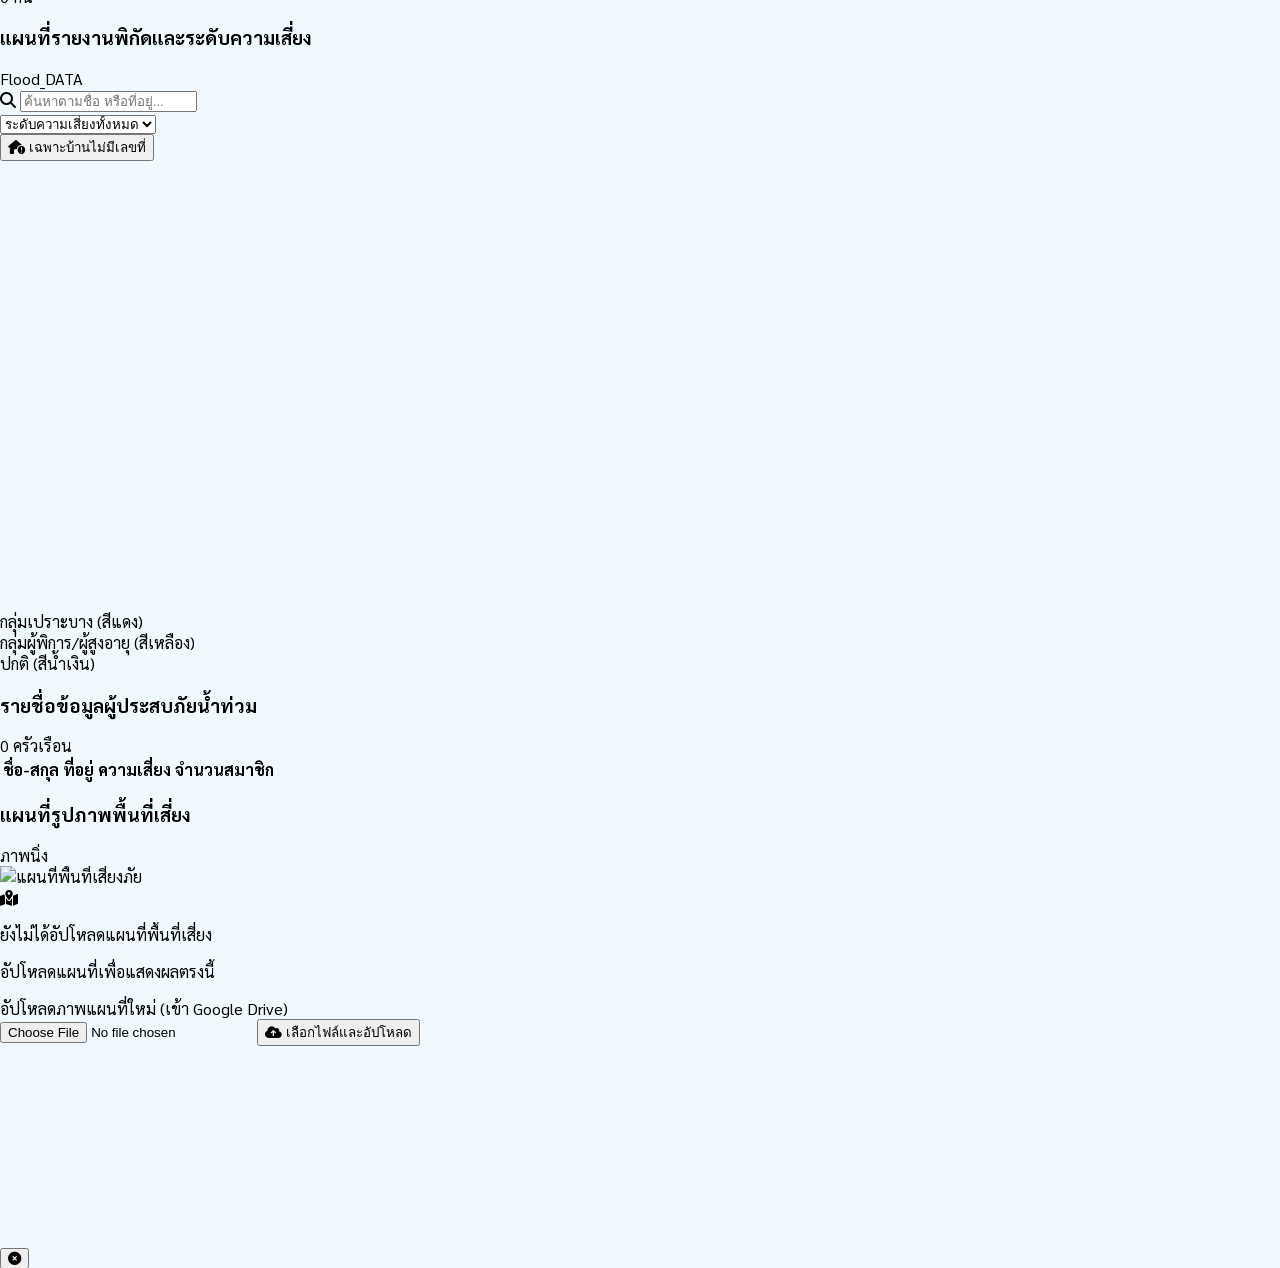
==== commit a123fa44: "feat: complete Phase 1 & 2 optimization, fix RID station X.73 API retry fallback, add station X.73A " ====
--- a/index.html
+++ b/index.html
@@ -379,7 +379,7 @@
 
                             <!-- ส่วนหัวข้อ: ไอคอน Gradient และข้อความ -->
                             <div
-                                class="flex flex-col md:flex-row md:items-center justify-between gap-4 mb-6 relative z-10">
+                                class="flex flex-col md:flex-row md:items-center justify-between gap-4 mb-5 relative z-10">
                                 <div class="flex items-center gap-4">
                                     <div
                                         class="w-12 h-12 bg-gradient-to-tr from-green-500 to-emerald-600 rounded-2xl flex items-center justify-center text-white shadow-lg rotate-3 shrink-0">
@@ -401,8 +401,40 @@
                                 </div>
                             </div>
 
+                            <!-- 🤖 กล่องระบบ AI Hydrograph Analytics แนะนำการส่งเตือนภัย -->
+                            <div id="ai_line_recommendation_box"
+                                class="w-full mb-5 p-4 rounded-2xl bg-gradient-to-r from-slate-900 via-blue-950 to-slate-900 text-white shadow-md border border-blue-400/30 relative overflow-hidden transition-all duration-500 z-10">
+                                <div class="flex flex-col sm:flex-row items-start gap-3 relative z-10">
+                                    <div id="ai_rec_icon_bg"
+                                        class="w-10 h-10 rounded-xl bg-indigo-500/30 border border-indigo-300/30 flex items-center justify-center text-indigo-300 text-lg shrink-0 shadow-inner">
+                                        <i class="fas fa-brain animate-pulse"></i>
+                                    </div>
+                                    <div class="flex-1 min-w-0 w-full">
+                                        <div class="flex flex-wrap items-center justify-between gap-2 mb-1.5">
+                                            <div class="flex flex-wrap items-center gap-1.5">
+                                                <span
+                                                    class="text-[9px] font-black uppercase tracking-widest bg-indigo-500/30 text-indigo-200 px-2 py-0.5 rounded-md border border-indigo-400/30">
+                                                    <i class="fas fa-robot mr-1"></i>AI Hydrograph Analytics
+                                                </span>
+                                                <span id="ai_lag_time_badge"
+                                                    class="text-[9px] font-bold text-amber-300 bg-amber-500/20 px-2 py-0.5 rounded-md border border-amber-400/30">
+                                                    <i class="fas fa-clock mr-1"></i>Lag Time 4–6 ชม.
+                                                </span>
+                                            </div>
+                                            <span id="ai_rec_action_badge"
+                                                class="text-[10px] font-black px-2.5 py-0.5 rounded-full bg-emerald-500/30 text-emerald-200 border border-emerald-400/30">
+                                                🟢 สภาพการณ์ปกติ
+                                            </span>
+                                        </div>
+                                        <p id="ai_rec_message" class="text-xs font-semibold leading-relaxed text-slate-200 mt-1">
+                                            กำลังประมวลผลสถิติระยะเวลาเดินทางของมวลน้ำ (Lag Time) จากสถานี X.73A (บ้านบองอ) สู่เทศบาลตำบลตันหยงมัส...
+                                        </p>
+                                    </div>
+                                </div>
+                            </div>
+
                             <!-- กลุ่มปุ่มแบบ Outline พร้อมเอฟเฟกต์ Glow -->
-                            <div class="grid grid-cols-3 gap-4 relative z-10">
+                            <div class="grid grid-cols-3 gap-3 md:gap-4 relative z-10">
                                 <!-- ปุ่มปกติ (Outline เขียว) -->
                                 <button onclick="sendMessagingAPI('normal')"
                                     class="group flex flex-col items-center justify-center gap-2 py-3 border-2 border-green-500 text-green-600 rounded-2xl transition-all duration-300 hover:bg-green-500 hover:text-white hover:shadow-[0_0_15px_rgba(34,197,94,0.3)] active:scale-95 bg-transparent overflow-hidden relative">
@@ -440,13 +472,13 @@
                                 </button>
                             </div>
                         </div>
-                        <div class="grid grid-cols-1 md:grid-cols-2 gap-0.05 md:gap-0.5 mb-6">
-
+                        <div class="grid grid-cols-1 md:grid-cols-2 gap-4 mb-6">
+
+                            <!-- กล่องสถานี X.73 (ปลายน้ำ - เทศบาลตำบลตันหยงมัส) -->
                             <div id="rid_card_mini"
                                 class="h-[120px] w-full flex items-center justify-between bg-emerald-50/40 rounded-2xl p-4 md:p-5 shadow-sm border border-emerald-100 relative overflow-hidden transition-all hover:shadow-md">
 
-                                <div
-                                    class="absolute left-0 top-0 bottom-0 w-1.5 bg-gradient-to-b from-emerald-400 to-green-500">
+                                <div class="absolute left-0 top-0 bottom-0 w-1.5 bg-gradient-to-b from-emerald-400 to-green-500">
                                 </div>
 
                                 <div class="flex items-center gap-3 pl-2 md:gap-4 relative z-10 w-full min-w-0">
@@ -455,15 +487,12 @@
                                         <i class="fas fa-water"></i>
                                     </div>
                                     <div class="min-w-0 flex-1 pr-2">
-                                        <p
-                                            class="text-[9px] md:text-[10px] font-bold text-slate-400 uppercase tracking-wide truncate">
-                                            สถานี X.73 กรมชลประทาน</p>
-                                        <h3
-                                            class="text-sm md:text-base font-black text-slate-700 leading-tight truncate">
+                                        <p class="text-[9px] md:text-[10px] font-bold text-slate-400 uppercase tracking-wide truncate">
+                                            สถานี X.73 กรมชลประทาน (ปลายน้ำ)</p>
+                                        <h3 class="text-sm md:text-base font-black text-slate-700 leading-tight truncate">
                                             ระดับน้ำคลองตันหยงมัส</h3>
                                         <p class="text-[9px] text-slate-400 mt-1 flex items-center gap-1 truncate">
-                                            <i class="fas fa-sync-alt"></i> <span
-                                                id="rid_update_time_mini">กำลังเชื่อมต่อ...</span>
+                                            <i class="fas fa-sync-alt"></i> <span id="rid_update_time_mini">กำลังเชื่อมต่อ...</span>
                                         </p>
                                     </div>
                                 </div>
@@ -483,6 +512,51 @@
                                     </div>
                                 </div>
                             </div>
+
+                            <!-- กล่องสถานี X.73A (ต้นน้ำ - บ้านบองอ อ.ระแงะ แจ้งเตือนล่วงหน้า) -->
+                            <div id="rid_x73a_card_mini"
+                                class="h-[120px] w-full flex items-center justify-between bg-emerald-50/40 rounded-2xl p-4 md:p-5 shadow-sm border border-emerald-100 relative overflow-hidden transition-all hover:shadow-md">
+
+                                <div id="rid_x73a_sidebar_mini"
+                                    class="absolute left-0 top-0 bottom-0 w-1.5 bg-gradient-to-b from-emerald-400 to-green-500">
+                                </div>
+
+                                <div class="flex items-center gap-3 pl-2 md:gap-4 relative z-10 w-full min-w-0">
+                                    <div id="rid_x73a_icon_bg_mini"
+                                        class="w-12 h-12 md:w-14 md:h-14 bg-gradient-to-br from-emerald-400 to-green-500 text-white rounded-[1rem] flex items-center justify-center text-2xl md:text-3xl shrink-0 shadow-md">
+                                        <i class="fas fa-mountain"></i>
+                                    </div>
+                                    <div class="min-w-0 flex-1 pr-2">
+                                        <div class="flex items-center gap-1">
+                                            <p class="text-[9px] md:text-[10px] font-bold text-slate-400 uppercase tracking-wide truncate">
+                                                สถานี X.73A กรมชลประทาน</p>
+                                            <span class="text-[8px] bg-indigo-100 text-indigo-700 px-1.5 py-0.2 rounded-md font-extrabold shrink-0">เตือนล่วงหน้า</span>
+                                        </div>
+                                        <h3 class="text-sm md:text-base font-black text-slate-700 leading-tight truncate">
+                                            บ้านบองอ อ.ระแงะ</h3>
+                                        <p class="text-[9px] text-slate-400 mt-1 flex items-center gap-1 truncate">
+                                            <i class="fas fa-sync-alt"></i> <span id="rid_x73a_update_time_mini">กำลังเชื่อมต่อ...</span>
+                                        </p>
+                                    </div>
+                                </div>
+
+                                <div class="text-right relative z-10 shrink-0">
+                                    <div class="flex items-baseline justify-end gap-1">
+                                        <span id="rid_x73a_water_level_mini"
+                                            class="text-2xl md:text-3xl font-black text-emerald-600 tracking-tight">--.--</span>
+                                        <span class="text-[10px] md:text-xs font-bold text-slate-400">ม.รทก.</span>
+                                    </div>
+                                    <div class="mt-0.5 flex items-center justify-end gap-1.5">
+                                        <div class="w-1.5 h-1.5 rounded-full bg-emerald-500" id="rid_x73a_status_dot_mini">
+                                        </div>
+                                        <p id="rid_x73a_water_status_mini"
+                                            class="text-[10px] md:text-xs font-bold text-emerald-600">
+                                            รอข้อมูล</p>
+                                    </div>
+                                </div>
+                            </div>
+
+                        </div>
 
                             <a href="Rainfall.html"
                                 class="h-[100px] w-full flex items-center justify-between bg-white rounded-2xl p-4 md:p-5 shadow-sm border border-slate-100 hover:shadow-md hover:border-sky-300 transition-all duration-300 group relative overflow-hidden cursor-pointer">
